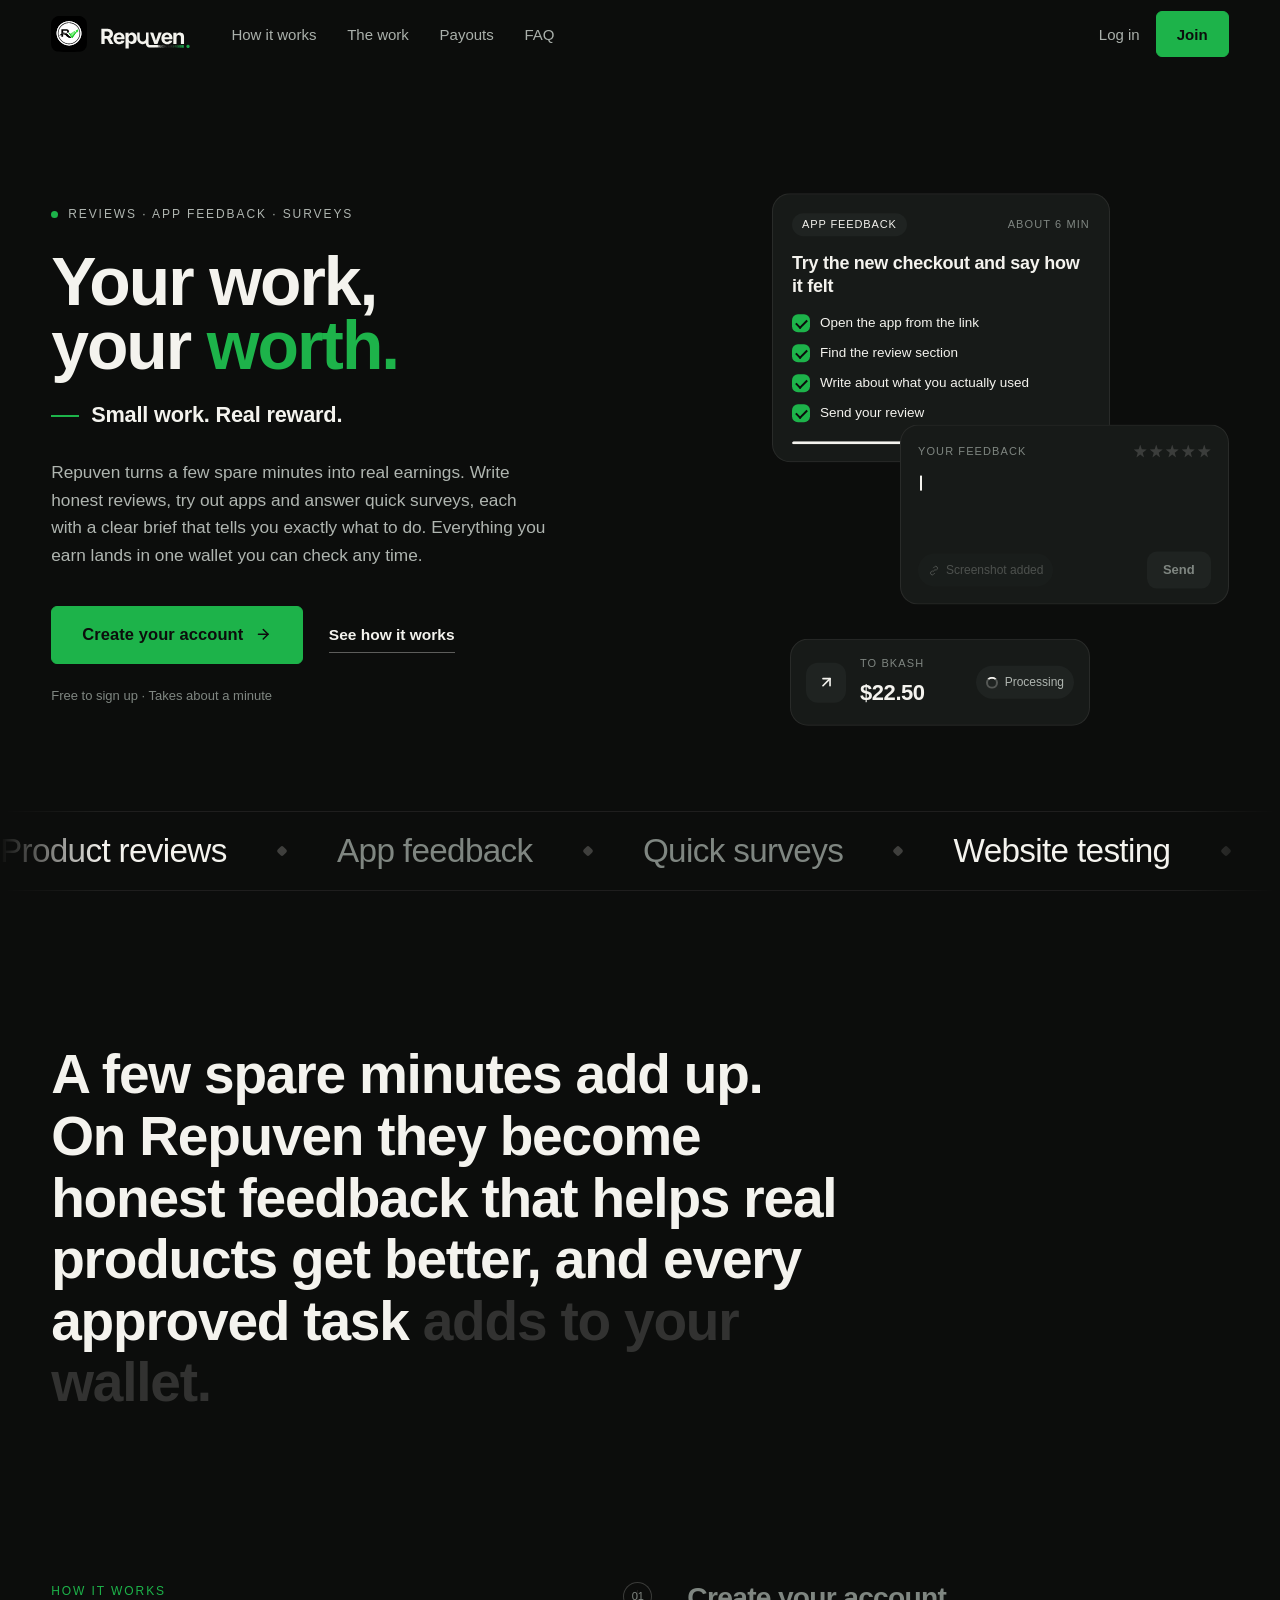
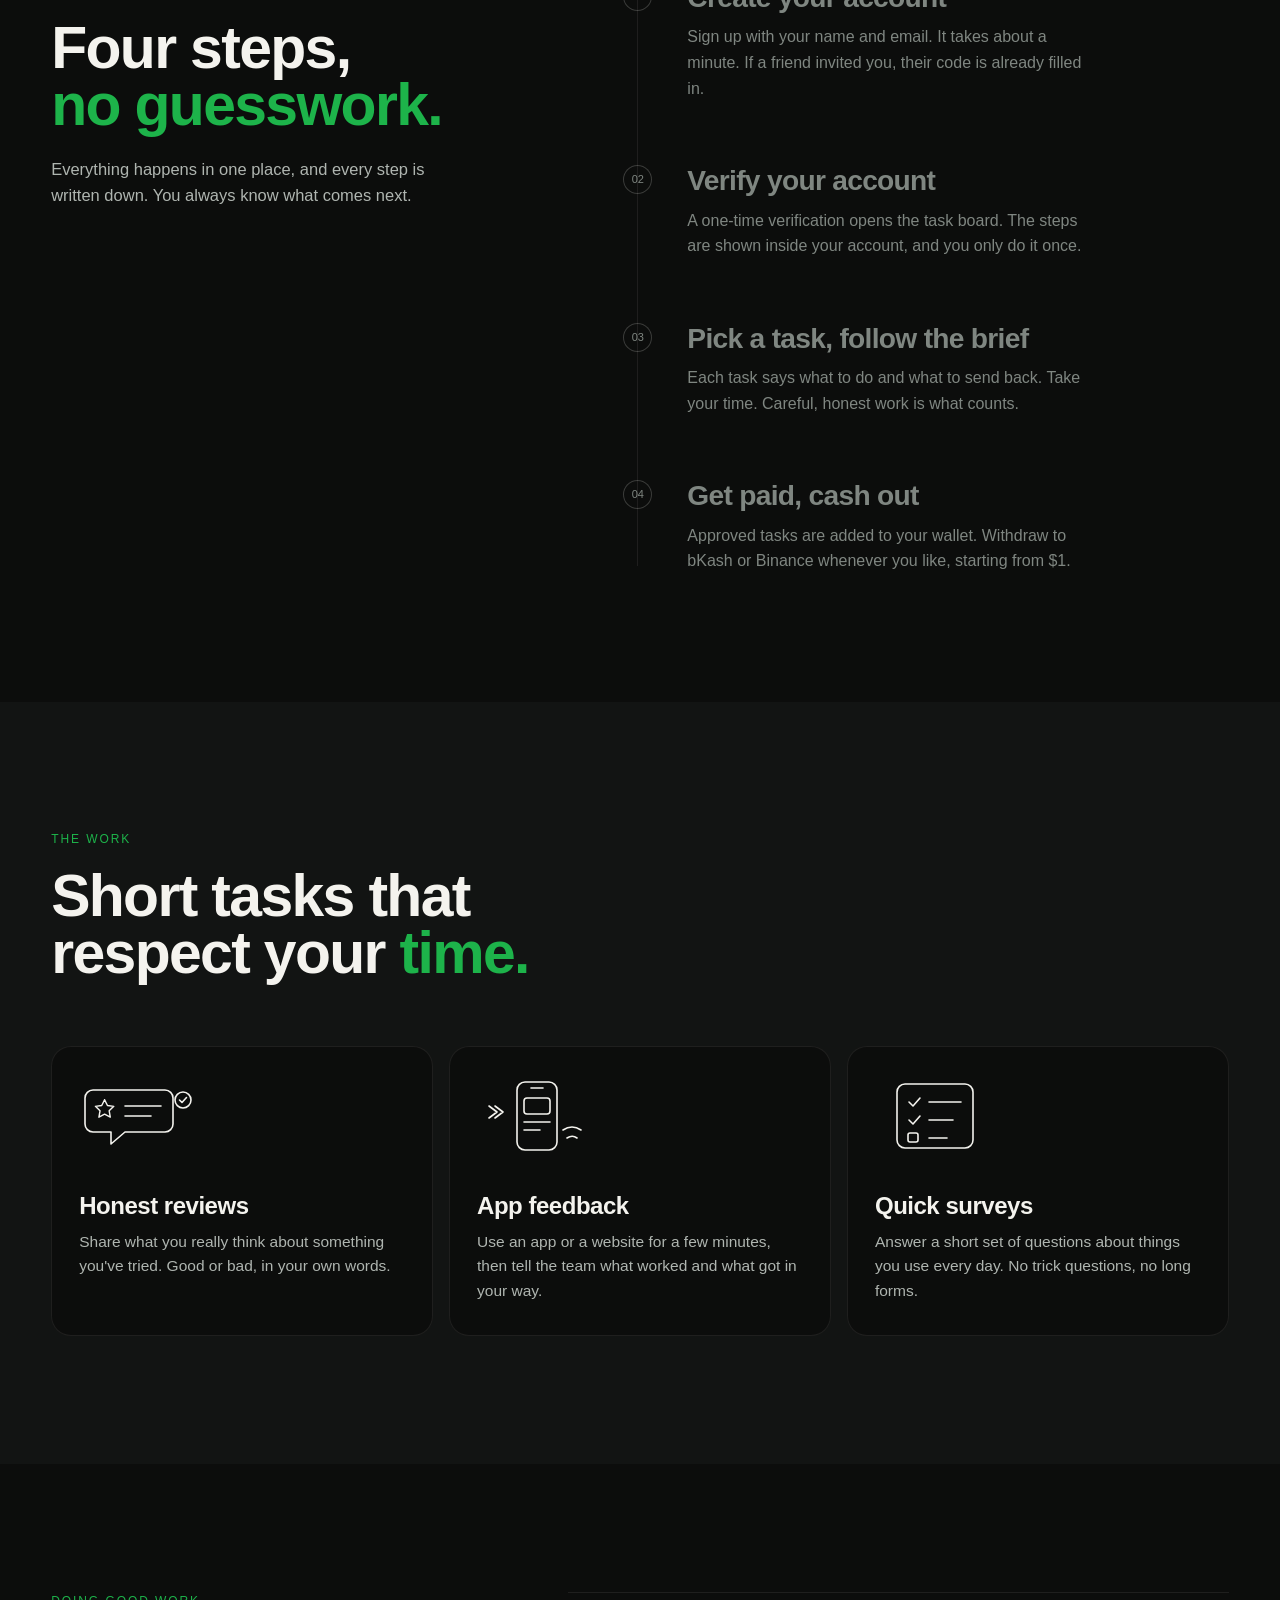
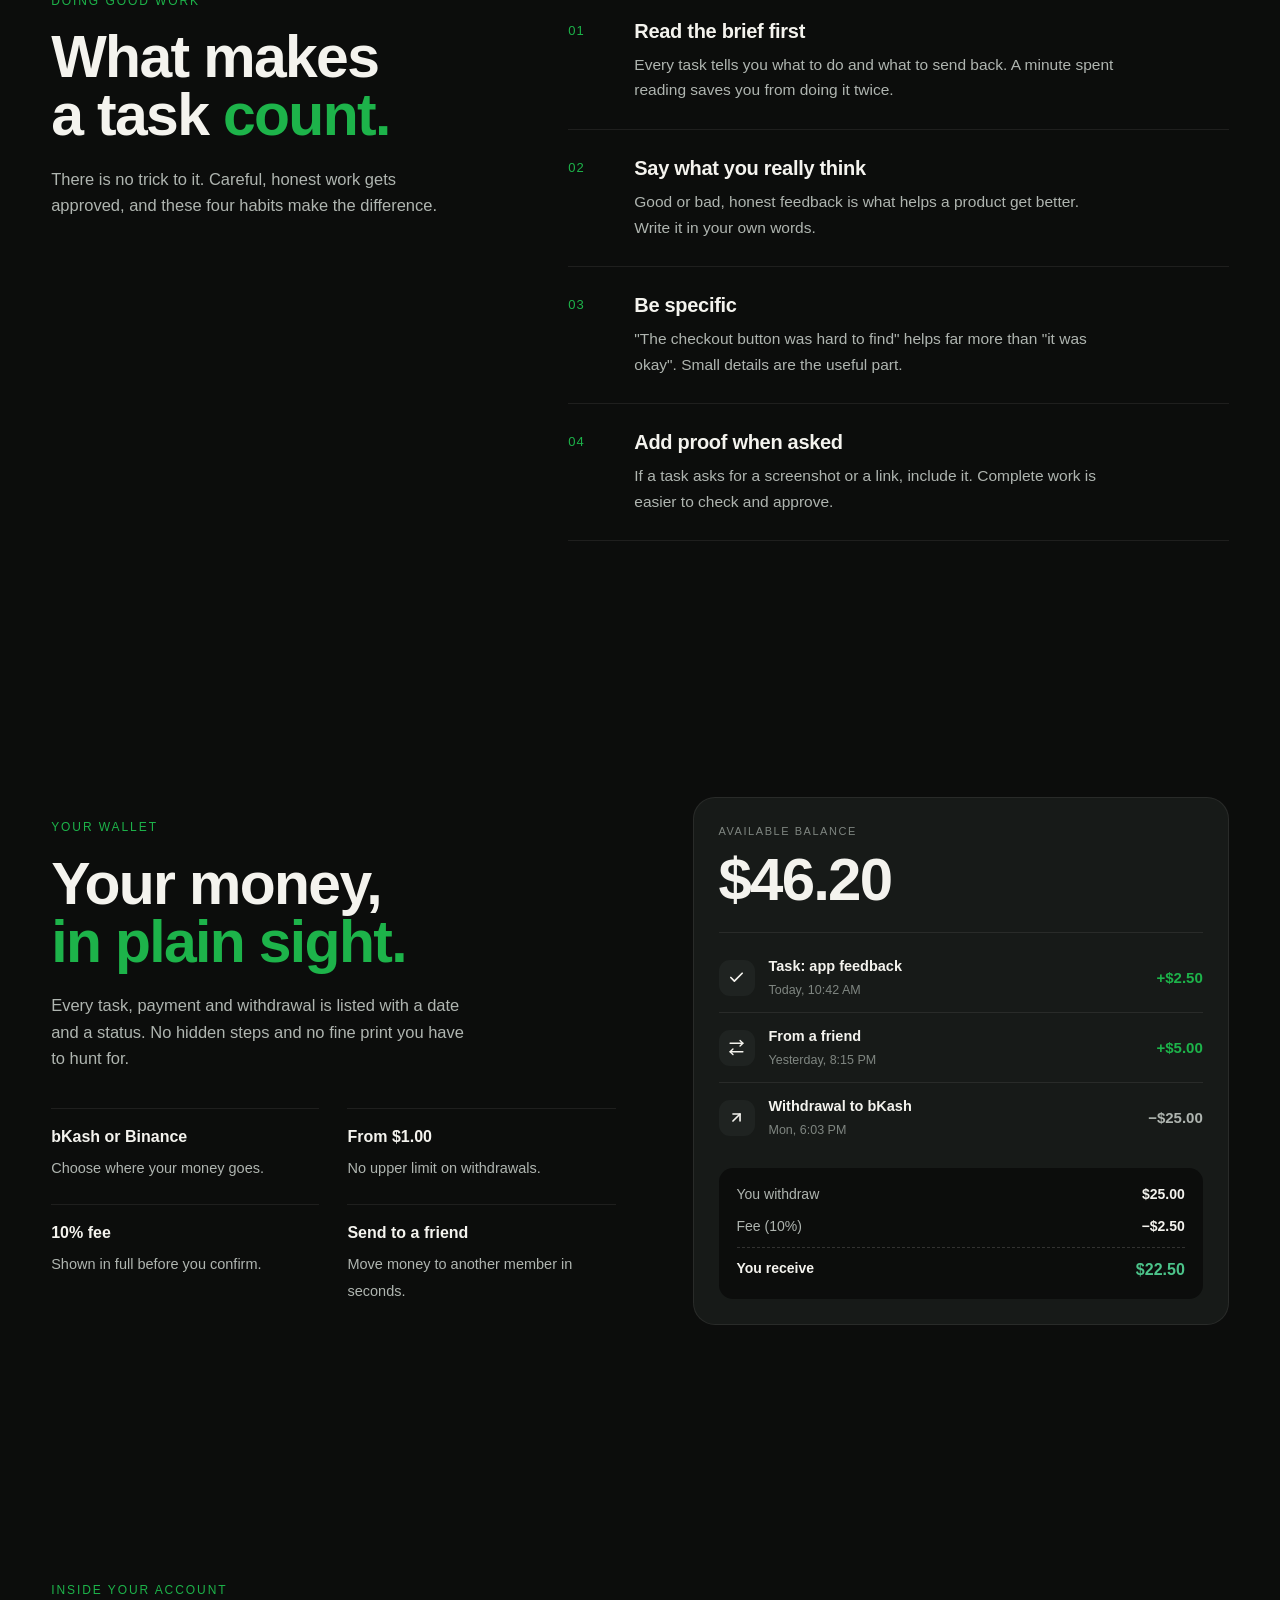
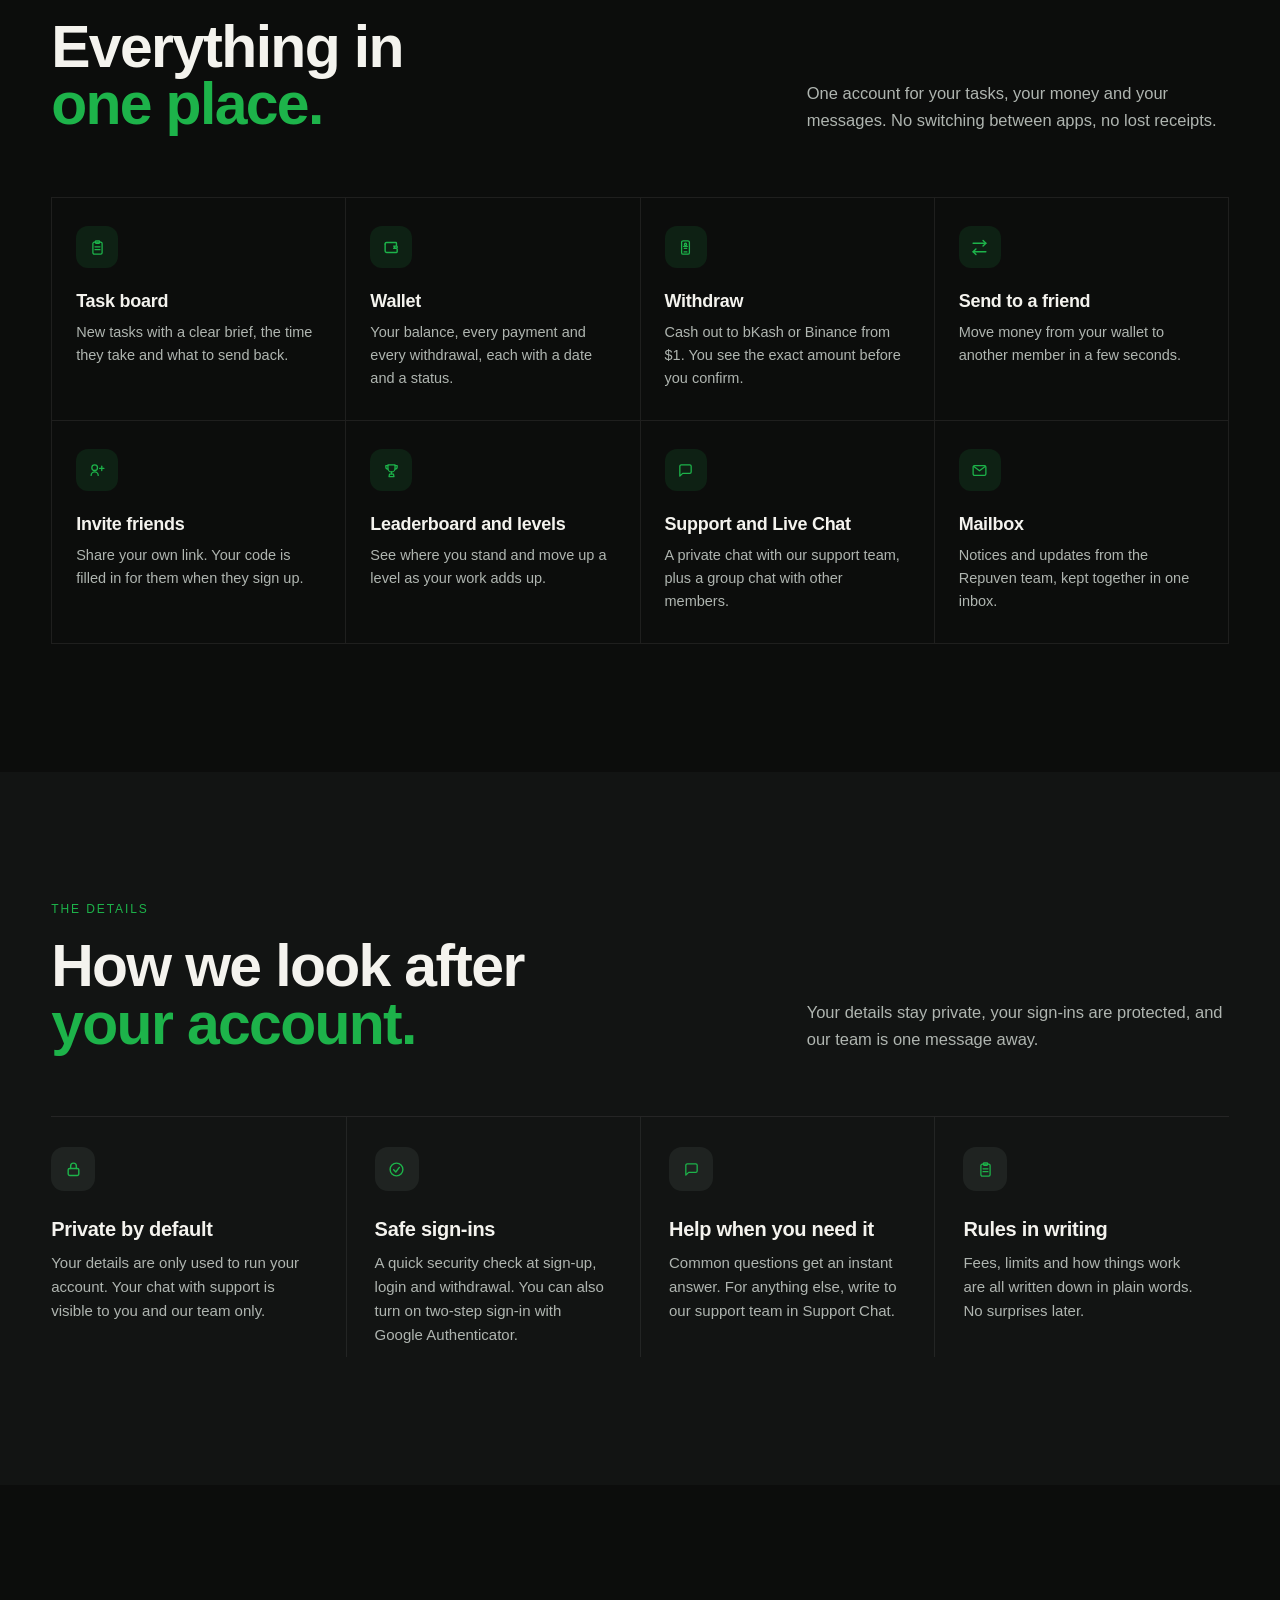
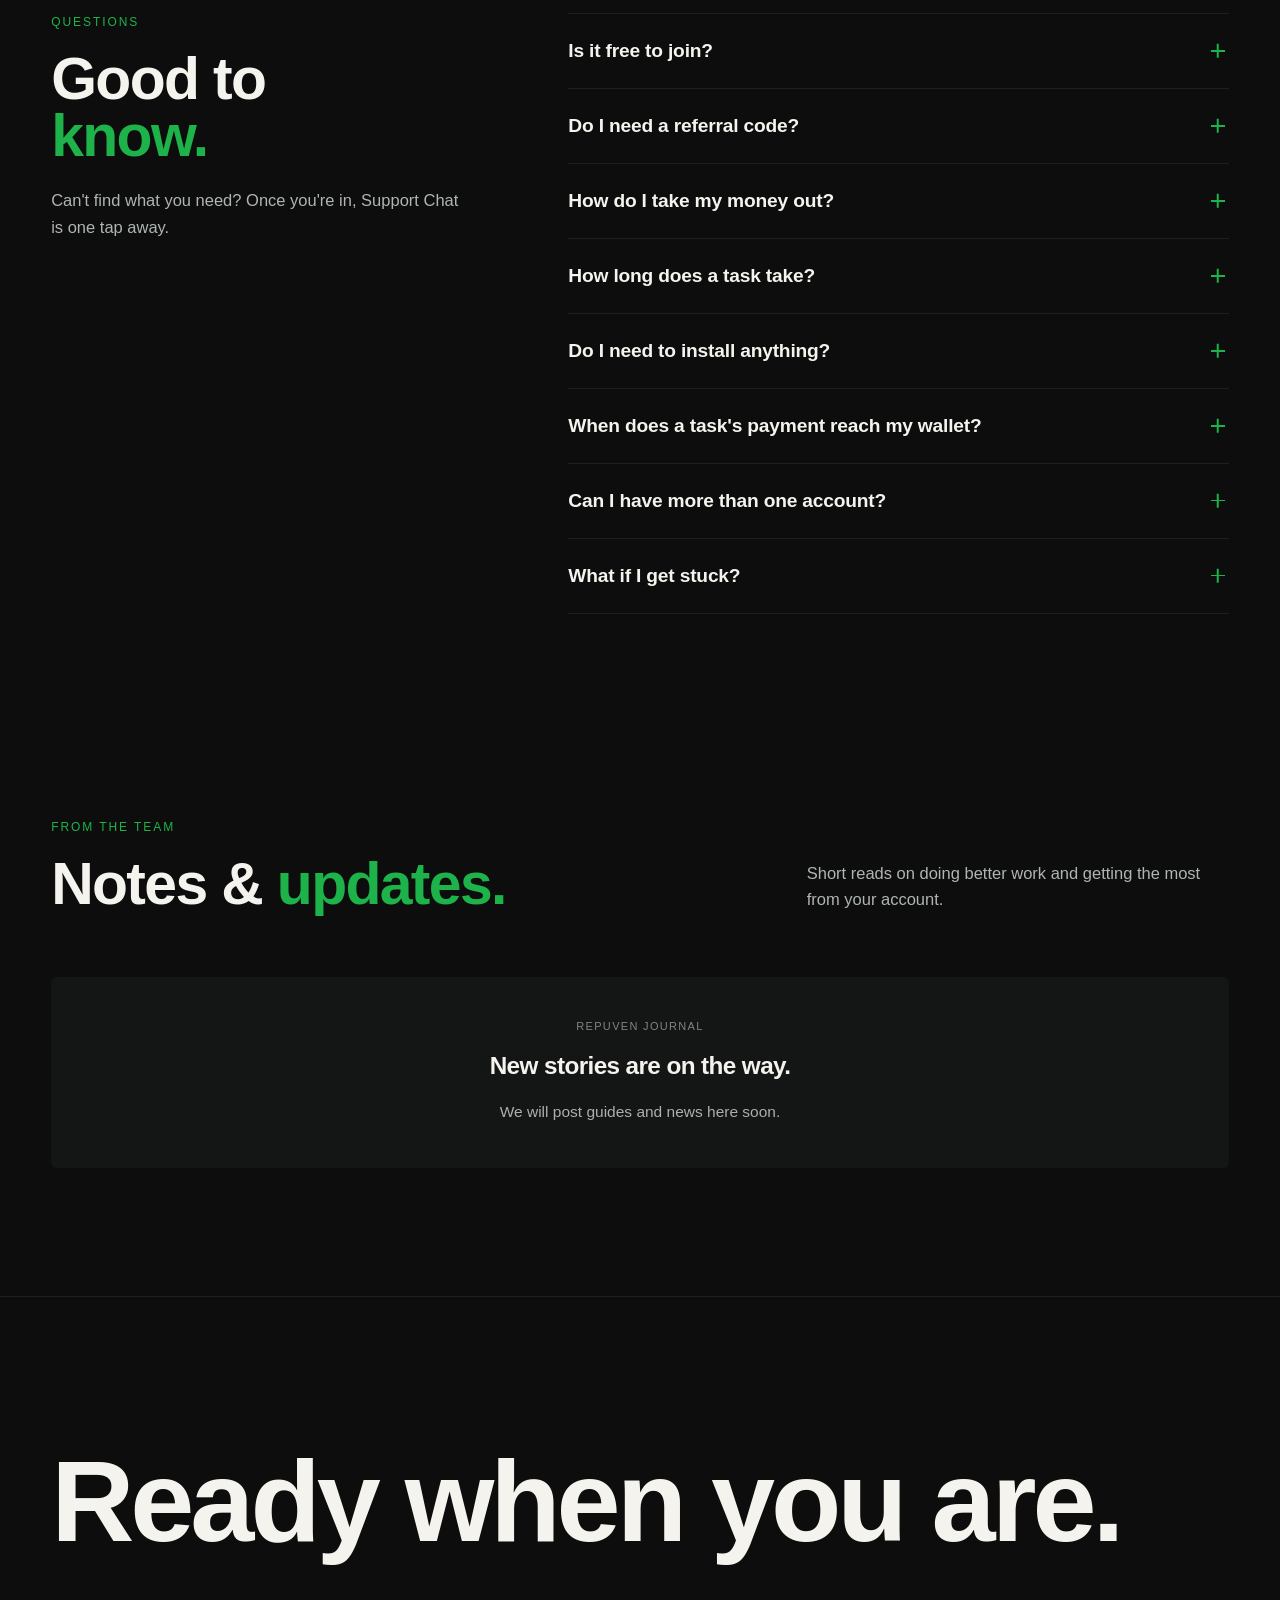
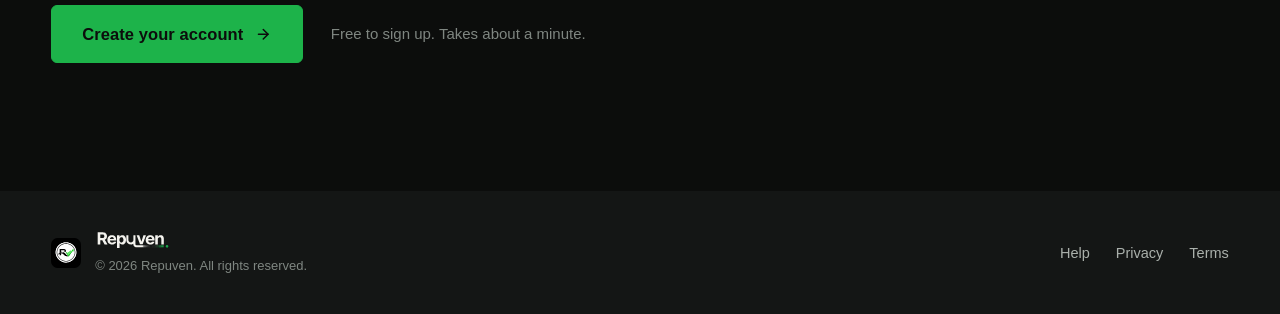
==== index.html @ 6af08200 "Leader badges: add moving fire behind every badge Three flickering flame layers (red, orange, yellow" ====
<!DOCTYPE html>
<html lang="en" data-theme="dark" data-accent="green">
<head>
<meta charset="UTF-8" />
<meta name="viewport" content="width=device-width, initial-scale=1.0, viewport-fit=cover, interactive-widget=resizes-content" />
<title>Repuven — Your work, your worth.</title>
<meta name="description" content="Repuven pays you for short online tasks: honest reviews, app feedback and quick surveys. Follow a clear brief, keep track in one wallet, and withdraw to bKash or Binance.">
<meta name="theme-color" content="#0B0C0B">
<meta property="og:type" content="website">
<meta property="og:site_name" content="Repuven">
<meta property="og:title" content="Repuven — Your work, your worth.">
<meta property="og:description" content="Small work. Real reward. Short online tasks with a clear brief and a wallet you can check any time.">
<link rel="icon" type="image/svg+xml" href="assets/img/favicon.svg">
<link rel="apple-touch-icon" href="assets/img/apple-touch-icon.png">
<meta property="og:image" content="https://www.repuven.com/assets/img/icon-512.png">
<meta property="og:url" content="https://www.repuven.com/">
<link rel="canonical" href="https://www.repuven.com/">
<script>document.documentElement.classList.add("js")</script>
<script>
/* A saved login means this reload belongs to a signed-in member: keep the landing / login
   screen hidden while the app loads, so a reload goes straight back to the same page
   instead of flashing the login page first. The app removes this class once it has
   decided which screen to show (and a timer removes it if anything goes wrong). */
(function(){
  try{
    var s = JSON.parse(localStorage.getItem("sb-dybotlvvfiqlouzvhvkg-auth-token") || "null");
    var h = location.hash || "", q = location.search || "";
    var callback = /access_token=|type=recovery|type=signup|error=/.test(h) || /[?&](code|type)=/.test(q);
    if(s && s.refresh_token && !callback){
      var d = document.documentElement;
      d.classList.add("srv-resume");
      setTimeout(function(){ d.classList.remove("srv-resume"); }, 12000);
    }
  }catch(e){}
})();
</script>
<style>
html.srv-resume #view-landing, html.srv-resume #view-auth, html.srv-resume #authModal{ display:none !important; }
html.srv-resume body::after{
  content:""; position:fixed; left:50%; top:50%; width:34px; height:34px; margin:-17px 0 0 -17px;
  border-radius:50%; border:3px solid rgba(255,255,255,.14); border-top-color:#9BE15D;
  animation:srv-resume-spin .8s linear infinite; z-index:9999;
}
@keyframes srv-resume-spin{ to{ transform:rotate(360deg); } }
</style>

<!-- Fonts -->
<link rel="preconnect" href="https://fonts.googleapis.com">
<link rel="preconnect" href="https://fonts.gstatic.com" crossorigin>
<link href="https://fonts.googleapis.com/css2?family=Bricolage+Grotesque:opsz,wght@12..96,400..800&family=DM+Mono:wght@400;500&family=Instrument+Sans:wght@400..700&family=Instrument+Serif:ital@1&display=swap" rel="stylesheet">

<!-- Styles: base first, then layout, then each part of the app -->
<link rel="stylesheet" href="assets/css/base.css?v=20261124e">
<link rel="stylesheet" href="assets/css/landing.css?v=20261124e">
<link rel="stylesheet" href="assets/css/auth.css?v=20261124e">
<link rel="stylesheet" href="assets/css/theme.css?v=20261124e">
<link rel="stylesheet" href="assets/css/landing-sections.css?v=20261124e">
<link rel="stylesheet" href="assets/css/app.css?v=20261124e">
<link rel="stylesheet" href="assets/css/docs.css?v=20261124e">
<link rel="stylesheet" href="assets/css/brand.css?v=20261124e">
<link rel="stylesheet" href="assets/css/landing-home.css?v=20261124e">
<link rel="stylesheet" href="assets/css/accounts.css?v=20261124e">
<link rel="stylesheet" href="assets/css/human-check.css?v=20261124e">
<link rel="stylesheet" href="assets/css/confirm-sheet.css?v=20261124e">
<link rel="stylesheet" href="assets/css/home.css?v=20261124e">
<link rel="stylesheet" href="assets/css/landing-hero.css?v=20261124e">
<link rel="stylesheet" href="assets/css/landing-more.css?v=20261124e">
<link rel="stylesheet" href="assets/css/landing-brand.css?v=20261124e">
<link rel="stylesheet" href="assets/css/announcements.css?v=20261124e">
<link rel="stylesheet" href="assets/css/support.css?v=20261124e">
<link rel="stylesheet" href="assets/css/polish.css?v=20261124e">
<link rel="stylesheet" href="assets/css/typography.css?v=20261124e">
<link rel="stylesheet" href="assets/css/chat.css?v=20261124e">
<link rel="stylesheet" href="assets/css/leadership.css?v=20261124e">
<link rel="stylesheet" href="assets/css/survey.css?v=20261124e">
<link rel="stylesheet" href="assets/css/payments.css?v=20261124e">
<link rel="stylesheet" href="assets/css/survey-quota.css?v=20261124e">
<link rel="stylesheet" href="assets/css/deposit.css?v=20261124e">
<link rel="stylesheet" href="assets/css/mobile.css?v=20261124e">
<link rel="stylesheet" href="assets/css/team-link.css?v=20261124e">
<link rel="stylesheet" href="assets/css/survey-list.css?v=20261124e">
<link rel="stylesheet" href="assets/css/profile.css?v=20261124e">
<link rel="stylesheet" href="assets/css/mailbox.css?v=20261124e">
<link rel="stylesheet" href="assets/css/withdraw.css?v=20261124e">
<link rel="stylesheet" href="assets/css/payment-security.css?v=20261124e">
<link rel="stylesheet" href="assets/css/sheets.css?v=20261124e">
<link rel="stylesheet" href="assets/css/captcha.css?v=20261124e">
<link rel="stylesheet" href="assets/css/team.css?v=20261124e">
<link rel="stylesheet" href="assets/css/notifications.css?v=20261124e">

<!-- Scripts that the page needs before it draws -->
<script src="assets/js/chatkit.js?v=20261124e" id="srv-chatkit"></script>
<script src="assets/js/captcha.js?v=20261124e"></script>
<link rel="stylesheet" href="assets/css/alerts.css?v=20261124e">
</head>
<body>
<svg id="srv-leader-sprite" xmlns="http://www.w3.org/2000/svg" width="0" height="0" style="position:absolute;width:0;height:0;overflow:hidden" aria-hidden="true" focusable="false">
  <defs>
    <linearGradient id="ldr-m1" x1=".1" y1="0" x2=".9" y2="1"><stop offset="0" stop-color="#FFE3C6"/><stop offset="0.28" stop-color="#E7A066"/><stop offset="0.52" stop-color="#94511F"/><stop offset="0.72" stop-color="#F2B784"/><stop offset="1" stop-color="#4F250C"/></linearGradient>
    <linearGradient id="ldr-m2" x1=".1" y1="0" x2=".9" y2="1"><stop offset="0" stop-color="#FFFFFF"/><stop offset="0.28" stop-color="#DCE1DE"/><stop offset="0.52" stop-color="#858D89"/><stop offset="0.72" stop-color="#F7F9F8"/><stop offset="1" stop-color="#454C49"/></linearGradient>
    <linearGradient id="ldr-m3" x1=".1" y1="0" x2=".9" y2="1"><stop offset="0" stop-color="#FFF8D6"/><stop offset="0.28" stop-color="#FAD15A"/><stop offset="0.52" stop-color="#B37A0F"/><stop offset="0.72" stop-color="#FFE597"/><stop offset="1" stop-color="#6A4404"/></linearGradient>
    <linearGradient id="ldr-m4" x1=".1" y1="0" x2=".9" y2="1"><stop offset="0" stop-color="#FFFFFF"/><stop offset="0.28" stop-color="#D3ECF4"/><stop offset="0.52" stop-color="#7DA2B0"/><stop offset="0.72" stop-color="#EFFAFD"/><stop offset="1" stop-color="#37525D"/></linearGradient>
    <linearGradient id="ldr-m5" x1=".1" y1="0" x2=".9" y2="1"><stop offset="0" stop-color="#F4FCFF"/><stop offset="0.25" stop-color="#8EDBFF"/><stop offset="0.5" stop-color="#3B7FE0"/><stop offset="0.72" stop-color="#D3C4FF"/><stop offset="1" stop-color="#2A3591"/></linearGradient>
    <linearGradient id="ldr-r1" x1="0" y1="0" x2="0" y2="1"><stop offset="0" stop-color="#3A1B08"/><stop offset="1" stop-color="#F6C59A"/></linearGradient>
    <linearGradient id="ldr-r2" x1="0" y1="0" x2="0" y2="1"><stop offset="0" stop-color="#2C312F"/><stop offset="1" stop-color="#FFFFFF"/></linearGradient>
    <linearGradient id="ldr-r3" x1="0" y1="0" x2="0" y2="1"><stop offset="0" stop-color="#4A3003"/><stop offset="1" stop-color="#FFEFA8"/></linearGradient>
    <linearGradient id="ldr-r4" x1="0" y1="0" x2="0" y2="1"><stop offset="0" stop-color="#24383F"/><stop offset="1" stop-color="#F6FDFF"/></linearGradient>
    <linearGradient id="ldr-r5" x1="0" y1="0" x2="0" y2="1"><stop offset="0" stop-color="#18215E"/><stop offset="1" stop-color="#E2D8FF"/></linearGradient>
    <radialGradient id="ldr-in1" cx=".5" cy=".28" r=".85"><stop offset="0" stop-color="#5A341A"/><stop offset=".55" stop-color="#141716"/><stop offset="1" stop-color="#08090A"/></radialGradient>
    <radialGradient id="ldr-in2" cx=".5" cy=".28" r=".85"><stop offset="0" stop-color="#3E4643"/><stop offset=".55" stop-color="#141716"/><stop offset="1" stop-color="#08090A"/></radialGradient>
    <radialGradient id="ldr-in3" cx=".5" cy=".28" r=".85"><stop offset="0" stop-color="#5C4410"/><stop offset=".55" stop-color="#141716"/><stop offset="1" stop-color="#08090A"/></radialGradient>
    <radialGradient id="ldr-in4" cx=".5" cy=".28" r=".85"><stop offset="0" stop-color="#2F5260"/><stop offset=".55" stop-color="#141716"/><stop offset="1" stop-color="#08090A"/></radialGradient>
    <radialGradient id="ldr-in5" cx=".5" cy=".28" r=".85"><stop offset="0" stop-color="#1F3F86"/><stop offset=".55" stop-color="#141716"/><stop offset="1" stop-color="#08090A"/></radialGradient>
    <linearGradient id="ldr-gloss" x1="0" y1="0" x2="0" y2="1"><stop offset="0" stop-color="#fff" stop-opacity=".6"/><stop offset=".38" stop-color="#fff" stop-opacity="0"/></linearGradient>
    <linearGradient id="ldr-shine" x1="0" y1="0" x2="1" y2=".35"><stop offset=".38" stop-color="#fff" stop-opacity="0"/><stop offset=".5" stop-color="#fff" stop-opacity=".85"/><stop offset=".62" stop-color="#fff" stop-opacity="0"/><animateTransform attributeName="gradientTransform" type="translate" values="-1.2 0;1.2 0;1.2 0" keyTimes="0;.35;1" dur="4.2s" repeatCount="indefinite"/></linearGradient>
    <linearGradient id="ldr-g1" x1="0" y1="0" x2="1" y2="1"><stop offset="0" stop-color="#F2FDFF"/><stop offset="1" stop-color="#8FDDFF"/></linearGradient>
    <linearGradient id="ldr-g2" x1="0" y1="0" x2="1" y2="1"><stop offset="0" stop-color="#6CC8FF"/><stop offset="1" stop-color="#2A6FD6"/></linearGradient>
    <linearGradient id="ldr-g3" x1="0" y1="0" x2="1" y2="1"><stop offset="0" stop-color="#C9B8FF"/><stop offset="1" stop-color="#6C5BE0"/></linearGradient>
    <radialGradient id="ldr-glow" cx=".5" cy=".5" r=".5"><stop offset=".45" stop-color="#FF6A00" stop-opacity=".55"/><stop offset="1" stop-color="#FF3D00" stop-opacity="0"/></radialGradient><radialGradient id="ldr-f1" cx=".5" cy=".62" r=".6"><stop offset=".45" stop-color="#FF3D00" stop-opacity=".95"/><stop offset="1" stop-color="#B31200" stop-opacity=".0"/></radialGradient><radialGradient id="ldr-f2" cx=".5" cy=".6" r=".55"><stop offset=".4" stop-color="#FF8A00"/><stop offset="1" stop-color="#FF4A00" stop-opacity=".55"/></radialGradient><radialGradient id="ldr-f3" cx=".5" cy=".58" r=".5"><stop offset=".35" stop-color="#FFF3B0"/><stop offset="1" stop-color="#FFC21A"/></radialGradient><filter id="ldr-fblur" x="-30%" y="-30%" width="160%" height="160%"><feGaussianBlur stdDeviation=".35"/></filter>

    <symbol id="ldr-b1" viewBox="0 0 48 48" style="overflow:visible"><circle cx="24" cy="22" r="22" fill="url(#ldr-glow)"><animate attributeName="opacity" values=".75;1;.8;.95;.75" dur="1.7s" repeatCount="indefinite"/></circle><g class="ldr-fire" filter="url(#ldr-fblur)"><path d="M24.00 9.70 Q33.22 -5.75 30.49 -23.53 Q37.22 -6.16 31.34 11.51 Q40.07 2.11 40.80 -10.70 Q43.80 3.60 37.00 16.52 Q43.88 12.31 46.49 4.67 Q46.49 15.36 39.68 23.60 Q42.48 24.01 44.90 22.54 Q43.38 27.92 38.77 31.10 Q39.42 32.76 40.97 33.63 Q38.39 36.65 34.48 37.33 Q33.14 38.90 33.12 40.96 Q30.43 41.86 27.78 40.84 Q25.45 41.39 24.00 43.31 Q21.67 42.75 20.22 40.84 Q17.72 39.94 15.23 40.84 Q13.74 39.39 13.52 37.33 Q11.09 34.47 7.41 33.82 Q7.83 32.14 9.23 31.10 Q7.62 25.49 2.81 22.18 Q5.82 21.90 8.32 23.60 Q8.42 14.26 2.55 7.01 Q8.49 10.25 11.00 16.52 Q14.39 -1.23 5.70 -17.07 Q16.32 -4.75 16.66 11.51 Q24.35 -9.28 17.02 -30.20 Q27.69 -11.51 24.00 9.70Z" fill="url(#ldr-f1)" opacity=".95"><animate attributeName="d" values="M24.00 9.70 Q33.22 -5.75 30.49 -23.53 Q37.22 -6.16 31.34 11.51 Q40.07 2.11 40.80 -10.70 Q43.80 3.60 37.00 16.52 Q43.88 12.31 46.49 4.67 Q46.49 15.36 39.68 23.60 Q42.48 24.01 44.90 22.54 Q43.38 27.92 38.77 31.10 Q39.42 32.76 40.97 33.63 Q38.39 36.65 34.48 37.33 Q33.14 38.90 33.12 40.96 Q30.43 41.86 27.78 40.84 Q25.45 41.39 24.00 43.31 Q21.67 42.75 20.22 40.84 Q17.72 39.94 15.23 40.84 Q13.74 39.39 13.52 37.33 Q11.09 34.47 7.41 33.82 Q7.83 32.14 9.23 31.10 Q7.62 25.49 2.81 22.18 Q5.82 21.90 8.32 23.60 Q8.42 14.26 2.55 7.01 Q8.49 10.25 11.00 16.52 Q14.39 -1.23 5.70 -17.07 Q16.32 -4.75 16.66 11.51 Q24.35 -9.28 17.02 -30.20 Q27.69 -11.51 24.00 9.70Z;M24.00 9.70 Q32.82 -4.84 30.35 -21.66 Q36.82 -5.25 31.34 11.51 Q40.54 1.38 41.18 -12.29 Q44.28 2.87 37.00 16.52 Q44.87 11.27 47.59 2.21 Q47.49 14.32 39.68 23.60 Q42.93 23.73 45.52 21.77 Q43.82 27.65 38.77 31.10 Q39.18 32.79 40.58 33.83 Q38.16 36.68 34.48 37.33 Q33.09 38.86 32.99 40.92 Q30.37 41.82 27.78 40.84 Q25.48 41.31 24.00 43.13 Q21.70 42.67 20.22 40.84 Q17.62 39.94 15.05 40.90 Q13.64 39.39 13.52 37.33 Q11.04 34.41 7.26 33.75 Q7.77 32.07 9.23 31.10 Q7.32 24.60 1.71 20.81 Q5.51 21.02 8.32 23.60 Q8.47 14.91 3.05 8.12 Q8.54 10.89 11.00 16.52 Q13.90 3.06 7.56 -9.17 Q15.83 -0.47 16.66 11.51 Q22.31 -1.98 18.08 -15.98 Q25.66 -4.21 24.00 9.70Z;M24.00 9.70 Q32.89 -5.01 30.37 -22.01 Q36.89 -5.42 31.34 11.51 Q40.90 0.84 41.46 -13.48 Q44.63 2.33 37.00 16.52 Q44.13 12.04 46.77 4.04 Q46.75 15.09 39.68 23.60 Q42.38 24.07 44.75 22.72 Q43.27 27.99 38.77 31.10 Q38.81 32.84 39.94 34.16 Q37.78 36.73 34.48 37.33 Q33.04 38.82 32.88 40.88 Q30.32 41.78 27.78 40.84 Q25.47 41.32 24.00 43.17 Q21.69 42.68 20.22 40.84 Q17.53 39.94 14.89 40.96 Q13.55 39.39 13.52 37.33 Q11.01 34.38 7.19 33.71 Q7.74 32.04 9.23 31.10 Q7.45 24.97 2.16 21.38 Q5.64 21.38 8.32 23.60 Q8.33 12.99 1.58 4.81 Q8.39 8.97 11.00 16.52 Q14.17 0.70 6.53 -13.52 Q16.10 -2.83 16.66 11.51 Q22.44 -2.42 18.01 -16.84 Q25.78 -4.65 24.00 9.70Z;M24.00 9.70 Q33.22 -5.75 30.49 -23.53 Q37.22 -6.16 31.34 11.51 Q40.07 2.11 40.80 -10.70 Q43.80 3.60 37.00 16.52 Q43.88 12.31 46.49 4.67 Q46.49 15.36 39.68 23.60 Q42.48 24.01 44.90 22.54 Q43.38 27.92 38.77 31.10 Q39.42 32.76 40.97 33.63 Q38.39 36.65 34.48 37.33 Q33.14 38.90 33.12 40.96 Q30.43 41.86 27.78 40.84 Q25.45 41.39 24.00 43.31 Q21.67 42.75 20.22 40.84 Q17.72 39.94 15.23 40.84 Q13.74 39.39 13.52 37.33 Q11.09 34.47 7.41 33.82 Q7.83 32.14 9.23 31.10 Q7.62 25.49 2.81 22.18 Q5.82 21.90 8.32 23.60 Q8.42 14.26 2.55 7.01 Q8.49 10.25 11.00 16.52 Q14.39 -1.23 5.70 -17.07 Q16.32 -4.75 16.66 11.51 Q24.35 -9.28 17.02 -30.20 Q27.69 -11.51 24.00 9.70Z" dur="1.3s" repeatCount="indefinite" calcMode="spline" keySplines=".45 0 .55 1;.45 0 .55 1;.45 0 .55 1"/></path><path d="M24.00 10.70 Q32.06 -2.46 29.89 -17.73 Q35.81 -2.85 30.88 12.40 Q38.35 4.70 39.20 -5.98 Q41.85 6.10 36.18 17.09 Q41.85 13.99 44.23 7.99 Q44.29 16.85 38.69 23.72 Q41.63 23.95 44.05 22.25 Q42.47 27.62 37.84 30.75 Q37.80 32.42 38.83 33.74 Q36.83 36.06 33.81 36.58 Q32.43 37.98 32.26 39.94 Q29.89 40.75 27.54 39.87 Q25.36 40.38 24.00 42.16 Q21.82 41.65 20.46 39.87 Q18.04 39.06 15.65 39.97 Q14.31 38.54 14.19 36.58 Q12.07 34.13 8.87 33.59 Q9.01 31.93 10.16 30.75 Q8.94 26.40 5.23 23.83 Q7.25 23.04 9.31 23.72 Q9.45 15.93 4.59 9.84 Q9.51 12.17 11.82 17.09 Q14.63 3.52 8.15 -8.73 Q16.44 0.22 17.12 12.40 Q21.72 2.25 18.80 -8.49 Q24.85 0.17 24.00 10.70Z" fill="url(#ldr-f2)" opacity="1"><animate attributeName="d" values="M24.00 10.70 Q32.06 -2.46 29.89 -17.73 Q35.81 -2.85 30.88 12.40 Q38.35 4.70 39.20 -5.98 Q41.85 6.10 36.18 17.09 Q41.85 13.99 44.23 7.99 Q44.29 16.85 38.69 23.72 Q41.63 23.95 44.05 22.25 Q42.47 27.62 37.84 30.75 Q37.80 32.42 38.83 33.74 Q36.83 36.06 33.81 36.58 Q32.43 37.98 32.26 39.94 Q29.89 40.75 27.54 39.87 Q25.36 40.38 24.00 42.16 Q21.82 41.65 20.46 39.87 Q18.04 39.06 15.65 39.97 Q14.31 38.54 14.19 36.58 Q12.07 34.13 8.87 33.59 Q9.01 31.93 10.16 30.75 Q8.94 26.40 5.23 23.83 Q7.25 23.04 9.31 23.72 Q9.45 15.93 4.59 9.84 Q9.51 12.17 11.82 17.09 Q14.63 3.52 8.15 -8.73 Q16.44 0.22 17.12 12.40 Q21.72 2.25 18.80 -8.49 Q24.85 0.17 24.00 10.70Z;M24.00 10.70 Q30.21 1.69 29.25 -9.21 Q33.95 1.30 30.88 12.40 Q38.36 4.69 39.21 -6.02 Q41.86 6.08 36.18 17.09 Q41.57 14.28 43.93 8.68 Q44.02 17.14 38.69 23.72 Q41.10 24.27 43.31 23.16 Q41.94 27.94 37.84 30.75 Q37.77 32.42 38.79 33.76 Q36.81 36.06 33.81 36.58 Q32.46 38.00 32.32 39.96 Q29.91 40.78 27.54 39.87 Q25.36 40.36 24.00 42.13 Q21.82 41.64 20.46 39.87 Q18.11 39.06 15.79 39.93 Q14.39 38.54 14.19 36.58 Q12.09 34.15 8.94 33.62 Q9.03 31.96 10.16 30.75 Q8.91 26.31 5.11 23.69 Q7.21 22.95 9.31 23.72 Q9.54 17.17 5.54 11.98 Q9.60 13.40 11.82 17.09 Q14.29 6.54 9.46 -3.17 Q16.09 3.23 17.12 12.40 Q22.51 -0.60 18.39 -14.05 Q25.65 -2.68 24.00 10.70Z;M24.00 10.70 Q32.19 -2.75 29.93 -18.34 Q35.94 -3.14 30.88 12.40 Q36.90 6.93 38.06 -1.11 Q40.40 8.33 36.18 17.09 Q40.28 15.62 42.50 11.87 Q42.73 18.48 38.69 23.72 Q41.75 23.87 44.21 22.05 Q42.59 27.54 37.84 30.75 Q37.75 32.43 38.76 33.77 Q36.79 36.07 33.81 36.58 Q32.34 37.91 32.06 39.88 Q29.80 40.69 27.54 39.87 Q25.37 40.34 24.00 42.09 Q21.83 41.62 20.46 39.87 Q18.15 39.06 15.86 39.90 Q14.42 38.54 14.19 36.58 Q11.95 33.99 8.57 33.43 Q8.88 31.80 10.16 30.75 Q8.91 26.32 5.12 23.70 Q7.22 22.95 9.31 23.72 Q9.33 14.27 3.32 6.98 Q9.39 10.51 11.82 17.09 Q14.26 6.78 9.57 -2.71 Q16.06 3.48 17.12 12.40 Q22.54 -0.69 18.37 -14.23 Q25.67 -2.78 24.00 10.70Z;M24.00 10.70 Q32.06 -2.46 29.89 -17.73 Q35.81 -2.85 30.88 12.40 Q38.35 4.70 39.20 -5.98 Q41.85 6.10 36.18 17.09 Q41.85 13.99 44.23 7.99 Q44.29 16.85 38.69 23.72 Q41.63 23.95 44.05 22.25 Q42.47 27.62 37.84 30.75 Q37.80 32.42 38.83 33.74 Q36.83 36.06 33.81 36.58 Q32.43 37.98 32.26 39.94 Q29.89 40.75 27.54 39.87 Q25.36 40.38 24.00 42.16 Q21.82 41.65 20.46 39.87 Q18.04 39.06 15.65 39.97 Q14.31 38.54 14.19 36.58 Q12.07 34.13 8.87 33.59 Q9.01 31.93 10.16 30.75 Q8.94 26.40 5.23 23.83 Q7.25 23.04 9.31 23.72 Q9.45 15.93 4.59 9.84 Q9.51 12.17 11.82 17.09 Q14.63 3.52 8.15 -8.73 Q16.44 0.22 17.12 12.40 Q21.72 2.25 18.80 -8.49 Q24.85 0.17 24.00 10.70Z" dur="1.0s" repeatCount="indefinite" calcMode="spline" keySplines=".45 0 .55 1;.45 0 .55 1;.45 0 .55 1"/></path><path d="M24.00 11.70 Q29.18 4.69 28.70 -4.00 Q32.67 4.33 30.41 13.28 Q35.03 9.76 36.34 4.11 Q38.29 11.06 35.36 17.66 Q38.29 17.27 40.29 15.10 Q40.57 19.93 37.70 23.84 Q39.39 24.74 41.26 24.36 Q40.17 28.16 36.90 30.39 Q36.58 32.03 37.37 33.49 Q35.68 35.42 33.15 35.83 Q31.72 37.06 31.40 38.93 Q29.35 39.65 27.30 38.90 Q25.30 39.27 24.00 40.83 Q22.00 40.46 20.70 38.90 Q18.59 38.17 16.51 38.96 Q15.11 37.69 14.85 35.83 Q12.97 33.70 10.16 33.25 Q10.11 31.66 11.10 30.39 Q10.06 26.76 6.95 24.62 Q8.48 23.62 10.30 23.84 Q10.44 17.14 6.28 11.89 Q10.50 13.63 12.64 17.66 Q14.84 8.54 10.72 0.12 Q16.52 5.46 17.59 13.28 Q21.24 6.06 19.46 -1.83 Q24.17 4.12 24.00 11.70Z" fill="url(#ldr-f3)" opacity="1"><animate attributeName="d" values="M24.00 11.70 Q29.18 4.69 28.70 -4.00 Q32.67 4.33 30.41 13.28 Q35.03 9.76 36.34 4.11 Q38.29 11.06 35.36 17.66 Q38.29 17.27 40.29 15.10 Q40.57 19.93 37.70 23.84 Q39.39 24.74 41.26 24.36 Q40.17 28.16 36.90 30.39 Q36.58 32.03 37.37 33.49 Q35.68 35.42 33.15 35.83 Q31.72 37.06 31.40 38.93 Q29.35 39.65 27.30 38.90 Q25.30 39.27 24.00 40.83 Q22.00 40.46 20.70 38.90 Q18.59 38.17 16.51 38.96 Q15.11 37.69 14.85 35.83 Q12.97 33.70 10.16 33.25 Q10.11 31.66 11.10 30.39 Q10.06 26.76 6.95 24.62 Q8.48 23.62 10.30 23.84 Q10.44 17.14 6.28 11.89 Q10.50 13.63 12.64 17.66 Q14.84 8.54 10.72 0.12 Q16.52 5.46 17.59 13.28 Q21.24 6.06 19.46 -1.83 Q24.17 4.12 24.00 11.70Z;M24.00 11.70 Q28.34 6.57 28.41 -0.14 Q31.83 6.21 30.41 13.28 Q34.73 10.22 36.10 5.12 Q37.99 11.52 35.36 17.66 Q38.77 16.76 40.83 13.89 Q41.05 19.43 37.70 23.84 Q39.41 24.72 41.30 24.31 Q40.19 28.14 36.90 30.39 Q36.55 32.03 37.33 33.52 Q35.66 35.42 33.15 35.83 Q31.70 37.05 31.36 38.91 Q29.33 39.64 27.30 38.90 Q25.31 39.26 24.00 40.80 Q22.01 40.45 20.70 38.90 Q18.58 38.17 16.48 38.97 Q15.10 37.69 14.85 35.83 Q13.17 33.92 10.66 33.51 Q10.32 31.88 11.10 30.39 Q9.98 26.51 6.64 24.24 Q8.40 23.38 10.30 23.84 Q10.49 17.78 6.77 12.99 Q10.55 14.27 12.64 17.66 Q14.54 11.18 11.86 4.98 Q16.22 8.10 17.59 13.28 Q21.55 4.96 19.30 -3.98 Q24.47 3.01 24.00 11.70Z;M24.00 11.70 Q28.44 6.34 28.45 -0.62 Q31.93 5.98 30.41 13.28 Q34.90 9.96 36.24 4.54 Q38.16 11.26 35.36 17.66 Q38.65 16.89 40.69 14.19 Q40.93 19.55 37.70 23.84 Q39.58 24.62 41.53 24.02 Q40.37 28.04 36.90 30.39 Q36.68 32.02 37.55 33.41 Q35.78 35.41 33.15 35.83 Q31.77 37.10 31.51 38.96 Q29.40 39.69 27.30 38.90 Q25.31 39.25 24.00 40.78 Q22.01 40.43 20.70 38.90 Q18.61 38.17 16.54 38.95 Q15.13 37.69 14.85 35.83 Q13.00 33.74 10.25 33.30 Q10.15 31.69 11.10 30.39 Q10.04 26.71 6.88 24.53 Q8.47 23.57 10.30 23.84 Q10.45 17.24 6.36 12.06 Q10.51 13.73 12.64 17.66 Q14.80 8.88 10.87 0.75 Q16.48 5.80 17.59 13.28 Q21.38 5.58 19.39 -2.77 Q24.30 3.63 24.00 11.70Z;M24.00 11.70 Q29.18 4.69 28.70 -4.00 Q32.67 4.33 30.41 13.28 Q35.03 9.76 36.34 4.11 Q38.29 11.06 35.36 17.66 Q38.29 17.27 40.29 15.10 Q40.57 19.93 37.70 23.84 Q39.39 24.74 41.26 24.36 Q40.17 28.16 36.90 30.39 Q36.58 32.03 37.37 33.49 Q35.68 35.42 33.15 35.83 Q31.72 37.06 31.40 38.93 Q29.35 39.65 27.30 38.90 Q25.30 39.27 24.00 40.83 Q22.00 40.46 20.70 38.90 Q18.59 38.17 16.51 38.96 Q15.11 37.69 14.85 35.83 Q12.97 33.70 10.16 33.25 Q10.11 31.66 11.10 30.39 Q10.06 26.76 6.95 24.62 Q8.48 23.62 10.30 23.84 Q10.44 17.14 6.28 11.89 Q10.50 13.63 12.64 17.66 Q14.84 8.54 10.72 0.12 Q16.52 5.46 17.59 13.28 Q21.24 6.06 19.46 -1.83 Q24.17 4.12 24.00 11.70Z" dur="0.8s" repeatCount="indefinite" calcMode="spline" keySplines=".45 0 .55 1;.45 0 .55 1;.45 0 .55 1"/></path></g><circle cx="19.42" cy="14" r="0.66" fill="#FFD27A" opacity="0"><animate attributeName="cy" values="14;-6" dur="2.25s" begin="0.17s" repeatCount="indefinite"/><animate attributeName="cx" values="19.42;17.32" dur="2.25s" begin="0.17s" repeatCount="indefinite"/><animate attributeName="opacity" values="0;1;0" dur="2.25s" begin="0.17s" repeatCount="indefinite"/></circle><circle cx="20.51" cy="14" r="0.62" fill="#FFD27A" opacity="0"><animate attributeName="cy" values="14;-6" dur="2.11s" begin="0.09s" repeatCount="indefinite"/><animate attributeName="cx" values="20.51;17.86" dur="2.11s" begin="0.09s" repeatCount="indefinite"/><animate attributeName="opacity" values="0;1;0" dur="2.11s" begin="0.09s" repeatCount="indefinite"/></circle><circle cx="12.82" cy="14" r="0.50" fill="#FFD27A" opacity="0"><animate attributeName="cy" values="14;-6" dur="2.02s" begin="1.98s" repeatCount="indefinite"/><animate attributeName="cx" values="12.82;10.36" dur="2.02s" begin="1.98s" repeatCount="indefinite"/><animate attributeName="opacity" values="0;1;0" dur="2.02s" begin="1.98s" repeatCount="indefinite"/></circle><circle cx="16.80" cy="14" r="0.61" fill="#FFD27A" opacity="0"><animate attributeName="cy" values="14;-6" dur="2.55s" begin="1.39s" repeatCount="indefinite"/><animate attributeName="cx" values="16.80;17.57" dur="2.55s" begin="1.39s" repeatCount="indefinite"/><animate attributeName="opacity" values="0;1;0" dur="2.55s" begin="1.39s" repeatCount="indefinite"/></circle><circle cx="36.38" cy="14" r="0.51" fill="#FFD27A" opacity="0"><animate attributeName="cy" values="14;-6" dur="2.46s" begin="0.70s" repeatCount="indefinite"/><animate attributeName="cx" values="36.38;33.66" dur="2.46s" begin="0.70s" repeatCount="indefinite"/><animate attributeName="opacity" values="0;1;0" dur="2.46s" begin="0.70s" repeatCount="indefinite"/></circle><circle cx="14.06" cy="14" r="0.68" fill="#FFD27A" opacity="0"><animate attributeName="cy" values="14;-6" dur="2.42s" begin="0.43s" repeatCount="indefinite"/><animate attributeName="cx" values="14.06;12.91" dur="2.42s" begin="0.43s" repeatCount="indefinite"/><animate attributeName="opacity" values="0;1;0" dur="2.42s" begin="0.43s" repeatCount="indefinite"/></circle><path d="M24 3 41 9.2v14.2c0 9.7-6.9 17.3-17 21.6C13.9 40.7 7 33.1 7 23.4V9.2Z" fill="url(#ldr-m1)"/><path d="M24 3 41 9.2v14.2c0 9.7-6.9 17.3-17 21.6C13.9 40.7 7 33.1 7 23.4V9.2Z" fill="url(#ldr-gloss)"/><path d="M24 5.3 39 10.8v12.6c0 8.6-6.1 15.4-15 19.3-8.9-3.9-15-10.7-15-19.3V10.8Z" fill="url(#ldr-r1)"/><path d="M24 7.6 36.8 12.3v11.1c0 7.4-5.2 13.2-12.8 16.7-7.6-3.5-12.8-9.3-12.8-16.7V12.3Z" fill="url(#ldr-in1)"/><path d="M24 7.6 36.8 12.3v11.1c0 7.4-5.2 13.2-12.8 16.7-7.6-3.5-12.8-9.3-12.8-16.7V12.3Z" fill="none" stroke="#000" stroke-opacity=".55" stroke-width=".8"/><path d="M24 3 41 9.2v14.2c0 9.7-6.9 17.3-17 21.6C13.9 40.7 7 33.1 7 23.4V9.2Z" fill="url(#ldr-shine)" style="mix-blend-mode:screen"/><path d="M24 3 41 9.2v14.2c0 9.7-6.9 17.3-17 21.6C13.9 40.7 7 33.1 7 23.4V9.2Z" fill="none" stroke="#fff" stroke-opacity=".35" stroke-width=".5"/><path d="M16.4 28.4 24 22.4l7.6 6" fill="none" stroke="#000" stroke-opacity=".45" stroke-width="4.6" stroke-linecap="round" stroke-linejoin="round" transform="translate(0 .6)"/><path d="M16.4 28.4 24 22.4l7.6 6" fill="none" stroke="url(#ldr-m1)" stroke-width="3.3999999999999995" stroke-linecap="round" stroke-linejoin="round"/></symbol>
    <symbol id="ldr-b2" viewBox="0 0 48 48" style="overflow:visible"><circle cx="24" cy="22" r="22" fill="url(#ldr-glow)"><animate attributeName="opacity" values=".75;1;.8;.95;.75" dur="1.7s" repeatCount="indefinite"/></circle><g class="ldr-fire" filter="url(#ldr-fblur)"><path d="M24.00 9.70 Q33.22 -5.75 30.49 -23.53 Q37.22 -6.16 31.34 11.51 Q40.07 2.11 40.80 -10.70 Q43.80 3.60 37.00 16.52 Q43.88 12.31 46.49 4.67 Q46.49 15.36 39.68 23.60 Q42.48 24.01 44.90 22.54 Q43.38 27.92 38.77 31.10 Q39.42 32.76 40.97 33.63 Q38.39 36.65 34.48 37.33 Q33.14 38.90 33.12 40.96 Q30.43 41.86 27.78 40.84 Q25.45 41.39 24.00 43.31 Q21.67 42.75 20.22 40.84 Q17.72 39.94 15.23 40.84 Q13.74 39.39 13.52 37.33 Q11.09 34.47 7.41 33.82 Q7.83 32.14 9.23 31.10 Q7.62 25.49 2.81 22.18 Q5.82 21.90 8.32 23.60 Q8.42 14.26 2.55 7.01 Q8.49 10.25 11.00 16.52 Q14.39 -1.23 5.70 -17.07 Q16.32 -4.75 16.66 11.51 Q24.35 -9.28 17.02 -30.20 Q27.69 -11.51 24.00 9.70Z" fill="url(#ldr-f1)" opacity=".95"><animate attributeName="d" values="M24.00 9.70 Q33.22 -5.75 30.49 -23.53 Q37.22 -6.16 31.34 11.51 Q40.07 2.11 40.80 -10.70 Q43.80 3.60 37.00 16.52 Q43.88 12.31 46.49 4.67 Q46.49 15.36 39.68 23.60 Q42.48 24.01 44.90 22.54 Q43.38 27.92 38.77 31.10 Q39.42 32.76 40.97 33.63 Q38.39 36.65 34.48 37.33 Q33.14 38.90 33.12 40.96 Q30.43 41.86 27.78 40.84 Q25.45 41.39 24.00 43.31 Q21.67 42.75 20.22 40.84 Q17.72 39.94 15.23 40.84 Q13.74 39.39 13.52 37.33 Q11.09 34.47 7.41 33.82 Q7.83 32.14 9.23 31.10 Q7.62 25.49 2.81 22.18 Q5.82 21.90 8.32 23.60 Q8.42 14.26 2.55 7.01 Q8.49 10.25 11.00 16.52 Q14.39 -1.23 5.70 -17.07 Q16.32 -4.75 16.66 11.51 Q24.35 -9.28 17.02 -30.20 Q27.69 -11.51 24.00 9.70Z;M24.00 9.70 Q32.82 -4.84 30.35 -21.66 Q36.82 -5.25 31.34 11.51 Q40.54 1.38 41.18 -12.29 Q44.28 2.87 37.00 16.52 Q44.87 11.27 47.59 2.21 Q47.49 14.32 39.68 23.60 Q42.93 23.73 45.52 21.77 Q43.82 27.65 38.77 31.10 Q39.18 32.79 40.58 33.83 Q38.16 36.68 34.48 37.33 Q33.09 38.86 32.99 40.92 Q30.37 41.82 27.78 40.84 Q25.48 41.31 24.00 43.13 Q21.70 42.67 20.22 40.84 Q17.62 39.94 15.05 40.90 Q13.64 39.39 13.52 37.33 Q11.04 34.41 7.26 33.75 Q7.77 32.07 9.23 31.10 Q7.32 24.60 1.71 20.81 Q5.51 21.02 8.32 23.60 Q8.47 14.91 3.05 8.12 Q8.54 10.89 11.00 16.52 Q13.90 3.06 7.56 -9.17 Q15.83 -0.47 16.66 11.51 Q22.31 -1.98 18.08 -15.98 Q25.66 -4.21 24.00 9.70Z;M24.00 9.70 Q32.89 -5.01 30.37 -22.01 Q36.89 -5.42 31.34 11.51 Q40.90 0.84 41.46 -13.48 Q44.63 2.33 37.00 16.52 Q44.13 12.04 46.77 4.04 Q46.75 15.09 39.68 23.60 Q42.38 24.07 44.75 22.72 Q43.27 27.99 38.77 31.10 Q38.81 32.84 39.94 34.16 Q37.78 36.73 34.48 37.33 Q33.04 38.82 32.88 40.88 Q30.32 41.78 27.78 40.84 Q25.47 41.32 24.00 43.17 Q21.69 42.68 20.22 40.84 Q17.53 39.94 14.89 40.96 Q13.55 39.39 13.52 37.33 Q11.01 34.38 7.19 33.71 Q7.74 32.04 9.23 31.10 Q7.45 24.97 2.16 21.38 Q5.64 21.38 8.32 23.60 Q8.33 12.99 1.58 4.81 Q8.39 8.97 11.00 16.52 Q14.17 0.70 6.53 -13.52 Q16.10 -2.83 16.66 11.51 Q22.44 -2.42 18.01 -16.84 Q25.78 -4.65 24.00 9.70Z;M24.00 9.70 Q33.22 -5.75 30.49 -23.53 Q37.22 -6.16 31.34 11.51 Q40.07 2.11 40.80 -10.70 Q43.80 3.60 37.00 16.52 Q43.88 12.31 46.49 4.67 Q46.49 15.36 39.68 23.60 Q42.48 24.01 44.90 22.54 Q43.38 27.92 38.77 31.10 Q39.42 32.76 40.97 33.63 Q38.39 36.65 34.48 37.33 Q33.14 38.90 33.12 40.96 Q30.43 41.86 27.78 40.84 Q25.45 41.39 24.00 43.31 Q21.67 42.75 20.22 40.84 Q17.72 39.94 15.23 40.84 Q13.74 39.39 13.52 37.33 Q11.09 34.47 7.41 33.82 Q7.83 32.14 9.23 31.10 Q7.62 25.49 2.81 22.18 Q5.82 21.90 8.32 23.60 Q8.42 14.26 2.55 7.01 Q8.49 10.25 11.00 16.52 Q14.39 -1.23 5.70 -17.07 Q16.32 -4.75 16.66 11.51 Q24.35 -9.28 17.02 -30.20 Q27.69 -11.51 24.00 9.70Z" dur="1.3s" repeatCount="indefinite" calcMode="spline" keySplines=".45 0 .55 1;.45 0 .55 1;.45 0 .55 1"/></path><path d="M24.00 10.70 Q32.06 -2.46 29.89 -17.73 Q35.81 -2.85 30.88 12.40 Q38.35 4.70 39.20 -5.98 Q41.85 6.10 36.18 17.09 Q41.85 13.99 44.23 7.99 Q44.29 16.85 38.69 23.72 Q41.63 23.95 44.05 22.25 Q42.47 27.62 37.84 30.75 Q37.80 32.42 38.83 33.74 Q36.83 36.06 33.81 36.58 Q32.43 37.98 32.26 39.94 Q29.89 40.75 27.54 39.87 Q25.36 40.38 24.00 42.16 Q21.82 41.65 20.46 39.87 Q18.04 39.06 15.65 39.97 Q14.31 38.54 14.19 36.58 Q12.07 34.13 8.87 33.59 Q9.01 31.93 10.16 30.75 Q8.94 26.40 5.23 23.83 Q7.25 23.04 9.31 23.72 Q9.45 15.93 4.59 9.84 Q9.51 12.17 11.82 17.09 Q14.63 3.52 8.15 -8.73 Q16.44 0.22 17.12 12.40 Q21.72 2.25 18.80 -8.49 Q24.85 0.17 24.00 10.70Z" fill="url(#ldr-f2)" opacity="1"><animate attributeName="d" values="M24.00 10.70 Q32.06 -2.46 29.89 -17.73 Q35.81 -2.85 30.88 12.40 Q38.35 4.70 39.20 -5.98 Q41.85 6.10 36.18 17.09 Q41.85 13.99 44.23 7.99 Q44.29 16.85 38.69 23.72 Q41.63 23.95 44.05 22.25 Q42.47 27.62 37.84 30.75 Q37.80 32.42 38.83 33.74 Q36.83 36.06 33.81 36.58 Q32.43 37.98 32.26 39.94 Q29.89 40.75 27.54 39.87 Q25.36 40.38 24.00 42.16 Q21.82 41.65 20.46 39.87 Q18.04 39.06 15.65 39.97 Q14.31 38.54 14.19 36.58 Q12.07 34.13 8.87 33.59 Q9.01 31.93 10.16 30.75 Q8.94 26.40 5.23 23.83 Q7.25 23.04 9.31 23.72 Q9.45 15.93 4.59 9.84 Q9.51 12.17 11.82 17.09 Q14.63 3.52 8.15 -8.73 Q16.44 0.22 17.12 12.40 Q21.72 2.25 18.80 -8.49 Q24.85 0.17 24.00 10.70Z;M24.00 10.70 Q30.21 1.69 29.25 -9.21 Q33.95 1.30 30.88 12.40 Q38.36 4.69 39.21 -6.02 Q41.86 6.08 36.18 17.09 Q41.57 14.28 43.93 8.68 Q44.02 17.14 38.69 23.72 Q41.10 24.27 43.31 23.16 Q41.94 27.94 37.84 30.75 Q37.77 32.42 38.79 33.76 Q36.81 36.06 33.81 36.58 Q32.46 38.00 32.32 39.96 Q29.91 40.78 27.54 39.87 Q25.36 40.36 24.00 42.13 Q21.82 41.64 20.46 39.87 Q18.11 39.06 15.79 39.93 Q14.39 38.54 14.19 36.58 Q12.09 34.15 8.94 33.62 Q9.03 31.96 10.16 30.75 Q8.91 26.31 5.11 23.69 Q7.21 22.95 9.31 23.72 Q9.54 17.17 5.54 11.98 Q9.60 13.40 11.82 17.09 Q14.29 6.54 9.46 -3.17 Q16.09 3.23 17.12 12.40 Q22.51 -0.60 18.39 -14.05 Q25.65 -2.68 24.00 10.70Z;M24.00 10.70 Q32.19 -2.75 29.93 -18.34 Q35.94 -3.14 30.88 12.40 Q36.90 6.93 38.06 -1.11 Q40.40 8.33 36.18 17.09 Q40.28 15.62 42.50 11.87 Q42.73 18.48 38.69 23.72 Q41.75 23.87 44.21 22.05 Q42.59 27.54 37.84 30.75 Q37.75 32.43 38.76 33.77 Q36.79 36.07 33.81 36.58 Q32.34 37.91 32.06 39.88 Q29.80 40.69 27.54 39.87 Q25.37 40.34 24.00 42.09 Q21.83 41.62 20.46 39.87 Q18.15 39.06 15.86 39.90 Q14.42 38.54 14.19 36.58 Q11.95 33.99 8.57 33.43 Q8.88 31.80 10.16 30.75 Q8.91 26.32 5.12 23.70 Q7.22 22.95 9.31 23.72 Q9.33 14.27 3.32 6.98 Q9.39 10.51 11.82 17.09 Q14.26 6.78 9.57 -2.71 Q16.06 3.48 17.12 12.40 Q22.54 -0.69 18.37 -14.23 Q25.67 -2.78 24.00 10.70Z;M24.00 10.70 Q32.06 -2.46 29.89 -17.73 Q35.81 -2.85 30.88 12.40 Q38.35 4.70 39.20 -5.98 Q41.85 6.10 36.18 17.09 Q41.85 13.99 44.23 7.99 Q44.29 16.85 38.69 23.72 Q41.63 23.95 44.05 22.25 Q42.47 27.62 37.84 30.75 Q37.80 32.42 38.83 33.74 Q36.83 36.06 33.81 36.58 Q32.43 37.98 32.26 39.94 Q29.89 40.75 27.54 39.87 Q25.36 40.38 24.00 42.16 Q21.82 41.65 20.46 39.87 Q18.04 39.06 15.65 39.97 Q14.31 38.54 14.19 36.58 Q12.07 34.13 8.87 33.59 Q9.01 31.93 10.16 30.75 Q8.94 26.40 5.23 23.83 Q7.25 23.04 9.31 23.72 Q9.45 15.93 4.59 9.84 Q9.51 12.17 11.82 17.09 Q14.63 3.52 8.15 -8.73 Q16.44 0.22 17.12 12.40 Q21.72 2.25 18.80 -8.49 Q24.85 0.17 24.00 10.70Z" dur="1.0s" repeatCount="indefinite" calcMode="spline" keySplines=".45 0 .55 1;.45 0 .55 1;.45 0 .55 1"/></path><path d="M24.00 11.70 Q29.18 4.69 28.70 -4.00 Q32.67 4.33 30.41 13.28 Q35.03 9.76 36.34 4.11 Q38.29 11.06 35.36 17.66 Q38.29 17.27 40.29 15.10 Q40.57 19.93 37.70 23.84 Q39.39 24.74 41.26 24.36 Q40.17 28.16 36.90 30.39 Q36.58 32.03 37.37 33.49 Q35.68 35.42 33.15 35.83 Q31.72 37.06 31.40 38.93 Q29.35 39.65 27.30 38.90 Q25.30 39.27 24.00 40.83 Q22.00 40.46 20.70 38.90 Q18.59 38.17 16.51 38.96 Q15.11 37.69 14.85 35.83 Q12.97 33.70 10.16 33.25 Q10.11 31.66 11.10 30.39 Q10.06 26.76 6.95 24.62 Q8.48 23.62 10.30 23.84 Q10.44 17.14 6.28 11.89 Q10.50 13.63 12.64 17.66 Q14.84 8.54 10.72 0.12 Q16.52 5.46 17.59 13.28 Q21.24 6.06 19.46 -1.83 Q24.17 4.12 24.00 11.70Z" fill="url(#ldr-f3)" opacity="1"><animate attributeName="d" values="M24.00 11.70 Q29.18 4.69 28.70 -4.00 Q32.67 4.33 30.41 13.28 Q35.03 9.76 36.34 4.11 Q38.29 11.06 35.36 17.66 Q38.29 17.27 40.29 15.10 Q40.57 19.93 37.70 23.84 Q39.39 24.74 41.26 24.36 Q40.17 28.16 36.90 30.39 Q36.58 32.03 37.37 33.49 Q35.68 35.42 33.15 35.83 Q31.72 37.06 31.40 38.93 Q29.35 39.65 27.30 38.90 Q25.30 39.27 24.00 40.83 Q22.00 40.46 20.70 38.90 Q18.59 38.17 16.51 38.96 Q15.11 37.69 14.85 35.83 Q12.97 33.70 10.16 33.25 Q10.11 31.66 11.10 30.39 Q10.06 26.76 6.95 24.62 Q8.48 23.62 10.30 23.84 Q10.44 17.14 6.28 11.89 Q10.50 13.63 12.64 17.66 Q14.84 8.54 10.72 0.12 Q16.52 5.46 17.59 13.28 Q21.24 6.06 19.46 -1.83 Q24.17 4.12 24.00 11.70Z;M24.00 11.70 Q28.34 6.57 28.41 -0.14 Q31.83 6.21 30.41 13.28 Q34.73 10.22 36.10 5.12 Q37.99 11.52 35.36 17.66 Q38.77 16.76 40.83 13.89 Q41.05 19.43 37.70 23.84 Q39.41 24.72 41.30 24.31 Q40.19 28.14 36.90 30.39 Q36.55 32.03 37.33 33.52 Q35.66 35.42 33.15 35.83 Q31.70 37.05 31.36 38.91 Q29.33 39.64 27.30 38.90 Q25.31 39.26 24.00 40.80 Q22.01 40.45 20.70 38.90 Q18.58 38.17 16.48 38.97 Q15.10 37.69 14.85 35.83 Q13.17 33.92 10.66 33.51 Q10.32 31.88 11.10 30.39 Q9.98 26.51 6.64 24.24 Q8.40 23.38 10.30 23.84 Q10.49 17.78 6.77 12.99 Q10.55 14.27 12.64 17.66 Q14.54 11.18 11.86 4.98 Q16.22 8.10 17.59 13.28 Q21.55 4.96 19.30 -3.98 Q24.47 3.01 24.00 11.70Z;M24.00 11.70 Q28.44 6.34 28.45 -0.62 Q31.93 5.98 30.41 13.28 Q34.90 9.96 36.24 4.54 Q38.16 11.26 35.36 17.66 Q38.65 16.89 40.69 14.19 Q40.93 19.55 37.70 23.84 Q39.58 24.62 41.53 24.02 Q40.37 28.04 36.90 30.39 Q36.68 32.02 37.55 33.41 Q35.78 35.41 33.15 35.83 Q31.77 37.10 31.51 38.96 Q29.40 39.69 27.30 38.90 Q25.31 39.25 24.00 40.78 Q22.01 40.43 20.70 38.90 Q18.61 38.17 16.54 38.95 Q15.13 37.69 14.85 35.83 Q13.00 33.74 10.25 33.30 Q10.15 31.69 11.10 30.39 Q10.04 26.71 6.88 24.53 Q8.47 23.57 10.30 23.84 Q10.45 17.24 6.36 12.06 Q10.51 13.73 12.64 17.66 Q14.80 8.88 10.87 0.75 Q16.48 5.80 17.59 13.28 Q21.38 5.58 19.39 -2.77 Q24.30 3.63 24.00 11.70Z;M24.00 11.70 Q29.18 4.69 28.70 -4.00 Q32.67 4.33 30.41 13.28 Q35.03 9.76 36.34 4.11 Q38.29 11.06 35.36 17.66 Q38.29 17.27 40.29 15.10 Q40.57 19.93 37.70 23.84 Q39.39 24.74 41.26 24.36 Q40.17 28.16 36.90 30.39 Q36.58 32.03 37.37 33.49 Q35.68 35.42 33.15 35.83 Q31.72 37.06 31.40 38.93 Q29.35 39.65 27.30 38.90 Q25.30 39.27 24.00 40.83 Q22.00 40.46 20.70 38.90 Q18.59 38.17 16.51 38.96 Q15.11 37.69 14.85 35.83 Q12.97 33.70 10.16 33.25 Q10.11 31.66 11.10 30.39 Q10.06 26.76 6.95 24.62 Q8.48 23.62 10.30 23.84 Q10.44 17.14 6.28 11.89 Q10.50 13.63 12.64 17.66 Q14.84 8.54 10.72 0.12 Q16.52 5.46 17.59 13.28 Q21.24 6.06 19.46 -1.83 Q24.17 4.12 24.00 11.70Z" dur="0.8s" repeatCount="indefinite" calcMode="spline" keySplines=".45 0 .55 1;.45 0 .55 1;.45 0 .55 1"/></path></g><circle cx="19.42" cy="14" r="0.66" fill="#FFD27A" opacity="0"><animate attributeName="cy" values="14;-6" dur="2.25s" begin="0.17s" repeatCount="indefinite"/><animate attributeName="cx" values="19.42;17.32" dur="2.25s" begin="0.17s" repeatCount="indefinite"/><animate attributeName="opacity" values="0;1;0" dur="2.25s" begin="0.17s" repeatCount="indefinite"/></circle><circle cx="20.51" cy="14" r="0.62" fill="#FFD27A" opacity="0"><animate attributeName="cy" values="14;-6" dur="2.11s" begin="0.09s" repeatCount="indefinite"/><animate attributeName="cx" values="20.51;17.86" dur="2.11s" begin="0.09s" repeatCount="indefinite"/><animate attributeName="opacity" values="0;1;0" dur="2.11s" begin="0.09s" repeatCount="indefinite"/></circle><circle cx="12.82" cy="14" r="0.50" fill="#FFD27A" opacity="0"><animate attributeName="cy" values="14;-6" dur="2.02s" begin="1.98s" repeatCount="indefinite"/><animate attributeName="cx" values="12.82;10.36" dur="2.02s" begin="1.98s" repeatCount="indefinite"/><animate attributeName="opacity" values="0;1;0" dur="2.02s" begin="1.98s" repeatCount="indefinite"/></circle><circle cx="16.80" cy="14" r="0.61" fill="#FFD27A" opacity="0"><animate attributeName="cy" values="14;-6" dur="2.55s" begin="1.39s" repeatCount="indefinite"/><animate attributeName="cx" values="16.80;17.57" dur="2.55s" begin="1.39s" repeatCount="indefinite"/><animate attributeName="opacity" values="0;1;0" dur="2.55s" begin="1.39s" repeatCount="indefinite"/></circle><circle cx="36.38" cy="14" r="0.51" fill="#FFD27A" opacity="0"><animate attributeName="cy" values="14;-6" dur="2.46s" begin="0.70s" repeatCount="indefinite"/><animate attributeName="cx" values="36.38;33.66" dur="2.46s" begin="0.70s" repeatCount="indefinite"/><animate attributeName="opacity" values="0;1;0" dur="2.46s" begin="0.70s" repeatCount="indefinite"/></circle><circle cx="14.06" cy="14" r="0.68" fill="#FFD27A" opacity="0"><animate attributeName="cy" values="14;-6" dur="2.42s" begin="0.43s" repeatCount="indefinite"/><animate attributeName="cx" values="14.06;12.91" dur="2.42s" begin="0.43s" repeatCount="indefinite"/><animate attributeName="opacity" values="0;1;0" dur="2.42s" begin="0.43s" repeatCount="indefinite"/></circle><path d="M24 3 41 9.2v14.2c0 9.7-6.9 17.3-17 21.6C13.9 40.7 7 33.1 7 23.4V9.2Z" fill="url(#ldr-m2)"/><path d="M24 3 41 9.2v14.2c0 9.7-6.9 17.3-17 21.6C13.9 40.7 7 33.1 7 23.4V9.2Z" fill="url(#ldr-gloss)"/><path d="M24 5.3 39 10.8v12.6c0 8.6-6.1 15.4-15 19.3-8.9-3.9-15-10.7-15-19.3V10.8Z" fill="url(#ldr-r2)"/><path d="M24 7.6 36.8 12.3v11.1c0 7.4-5.2 13.2-12.8 16.7-7.6-3.5-12.8-9.3-12.8-16.7V12.3Z" fill="url(#ldr-in2)"/><path d="M24 7.6 36.8 12.3v11.1c0 7.4-5.2 13.2-12.8 16.7-7.6-3.5-12.8-9.3-12.8-16.7V12.3Z" fill="none" stroke="#000" stroke-opacity=".55" stroke-width=".8"/><path d="M24 3 41 9.2v14.2c0 9.7-6.9 17.3-17 21.6C13.9 40.7 7 33.1 7 23.4V9.2Z" fill="url(#ldr-shine)" style="mix-blend-mode:screen"/><path d="M24 3 41 9.2v14.2c0 9.7-6.9 17.3-17 21.6C13.9 40.7 7 33.1 7 23.4V9.2Z" fill="none" stroke="#fff" stroke-opacity=".35" stroke-width=".5"/><path d="M16.4 23.4 24 17.6l7.6 5.8M16.4 31.2 24 25.4l7.6 5.8" fill="none" stroke="#000" stroke-opacity=".45" stroke-width="4.3" stroke-linecap="round" stroke-linejoin="round" transform="translate(0 .6)"/><path d="M16.4 23.4 24 17.6l7.6 5.8M16.4 31.2 24 25.4l7.6 5.8" fill="none" stroke="url(#ldr-m2)" stroke-width="3.0999999999999996" stroke-linecap="round" stroke-linejoin="round"/><g transform="translate(36.5 8) scale(1)"><path d="M0-3.2C.25-.9.9-.25 3.2 0 .9.25.25.9 0 3.2-.25.9-.9.25-3.2 0-.9-.25-.25-.9 0-3.2Z" fill="#fff" opacity="0"><animate attributeName="opacity" values="0;1;0;0" keyTimes="0;.12;.3;1" dur="3.6s" begin="0.6s" repeatCount="indefinite"/><animateTransform attributeName="transform" type="scale" values=".2;1.15;.2;.2" keyTimes="0;.12;.3;1" dur="3.6s" begin="0.6s" repeatCount="indefinite"/></path></g></symbol>
    <symbol id="ldr-b3" viewBox="0 0 48 48" style="overflow:visible"><circle cx="24" cy="22" r="22" fill="url(#ldr-glow)"><animate attributeName="opacity" values=".75;1;.8;.95;.75" dur="1.7s" repeatCount="indefinite"/></circle><g class="ldr-fire" filter="url(#ldr-fblur)"><path d="M24.00 9.70 Q33.22 -5.75 30.49 -23.53 Q37.22 -6.16 31.34 11.51 Q40.07 2.11 40.80 -10.70 Q43.80 3.60 37.00 16.52 Q43.88 12.31 46.49 4.67 Q46.49 15.36 39.68 23.60 Q42.48 24.01 44.90 22.54 Q43.38 27.92 38.77 31.10 Q39.42 32.76 40.97 33.63 Q38.39 36.65 34.48 37.33 Q33.14 38.90 33.12 40.96 Q30.43 41.86 27.78 40.84 Q25.45 41.39 24.00 43.31 Q21.67 42.75 20.22 40.84 Q17.72 39.94 15.23 40.84 Q13.74 39.39 13.52 37.33 Q11.09 34.47 7.41 33.82 Q7.83 32.14 9.23 31.10 Q7.62 25.49 2.81 22.18 Q5.82 21.90 8.32 23.60 Q8.42 14.26 2.55 7.01 Q8.49 10.25 11.00 16.52 Q14.39 -1.23 5.70 -17.07 Q16.32 -4.75 16.66 11.51 Q24.35 -9.28 17.02 -30.20 Q27.69 -11.51 24.00 9.70Z" fill="url(#ldr-f1)" opacity=".95"><animate attributeName="d" values="M24.00 9.70 Q33.22 -5.75 30.49 -23.53 Q37.22 -6.16 31.34 11.51 Q40.07 2.11 40.80 -10.70 Q43.80 3.60 37.00 16.52 Q43.88 12.31 46.49 4.67 Q46.49 15.36 39.68 23.60 Q42.48 24.01 44.90 22.54 Q43.38 27.92 38.77 31.10 Q39.42 32.76 40.97 33.63 Q38.39 36.65 34.48 37.33 Q33.14 38.90 33.12 40.96 Q30.43 41.86 27.78 40.84 Q25.45 41.39 24.00 43.31 Q21.67 42.75 20.22 40.84 Q17.72 39.94 15.23 40.84 Q13.74 39.39 13.52 37.33 Q11.09 34.47 7.41 33.82 Q7.83 32.14 9.23 31.10 Q7.62 25.49 2.81 22.18 Q5.82 21.90 8.32 23.60 Q8.42 14.26 2.55 7.01 Q8.49 10.25 11.00 16.52 Q14.39 -1.23 5.70 -17.07 Q16.32 -4.75 16.66 11.51 Q24.35 -9.28 17.02 -30.20 Q27.69 -11.51 24.00 9.70Z;M24.00 9.70 Q32.82 -4.84 30.35 -21.66 Q36.82 -5.25 31.34 11.51 Q40.54 1.38 41.18 -12.29 Q44.28 2.87 37.00 16.52 Q44.87 11.27 47.59 2.21 Q47.49 14.32 39.68 23.60 Q42.93 23.73 45.52 21.77 Q43.82 27.65 38.77 31.10 Q39.18 32.79 40.58 33.83 Q38.16 36.68 34.48 37.33 Q33.09 38.86 32.99 40.92 Q30.37 41.82 27.78 40.84 Q25.48 41.31 24.00 43.13 Q21.70 42.67 20.22 40.84 Q17.62 39.94 15.05 40.90 Q13.64 39.39 13.52 37.33 Q11.04 34.41 7.26 33.75 Q7.77 32.07 9.23 31.10 Q7.32 24.60 1.71 20.81 Q5.51 21.02 8.32 23.60 Q8.47 14.91 3.05 8.12 Q8.54 10.89 11.00 16.52 Q13.90 3.06 7.56 -9.17 Q15.83 -0.47 16.66 11.51 Q22.31 -1.98 18.08 -15.98 Q25.66 -4.21 24.00 9.70Z;M24.00 9.70 Q32.89 -5.01 30.37 -22.01 Q36.89 -5.42 31.34 11.51 Q40.90 0.84 41.46 -13.48 Q44.63 2.33 37.00 16.52 Q44.13 12.04 46.77 4.04 Q46.75 15.09 39.68 23.60 Q42.38 24.07 44.75 22.72 Q43.27 27.99 38.77 31.10 Q38.81 32.84 39.94 34.16 Q37.78 36.73 34.48 37.33 Q33.04 38.82 32.88 40.88 Q30.32 41.78 27.78 40.84 Q25.47 41.32 24.00 43.17 Q21.69 42.68 20.22 40.84 Q17.53 39.94 14.89 40.96 Q13.55 39.39 13.52 37.33 Q11.01 34.38 7.19 33.71 Q7.74 32.04 9.23 31.10 Q7.45 24.97 2.16 21.38 Q5.64 21.38 8.32 23.60 Q8.33 12.99 1.58 4.81 Q8.39 8.97 11.00 16.52 Q14.17 0.70 6.53 -13.52 Q16.10 -2.83 16.66 11.51 Q22.44 -2.42 18.01 -16.84 Q25.78 -4.65 24.00 9.70Z;M24.00 9.70 Q33.22 -5.75 30.49 -23.53 Q37.22 -6.16 31.34 11.51 Q40.07 2.11 40.80 -10.70 Q43.80 3.60 37.00 16.52 Q43.88 12.31 46.49 4.67 Q46.49 15.36 39.68 23.60 Q42.48 24.01 44.90 22.54 Q43.38 27.92 38.77 31.10 Q39.42 32.76 40.97 33.63 Q38.39 36.65 34.48 37.33 Q33.14 38.90 33.12 40.96 Q30.43 41.86 27.78 40.84 Q25.45 41.39 24.00 43.31 Q21.67 42.75 20.22 40.84 Q17.72 39.94 15.23 40.84 Q13.74 39.39 13.52 37.33 Q11.09 34.47 7.41 33.82 Q7.83 32.14 9.23 31.10 Q7.62 25.49 2.81 22.18 Q5.82 21.90 8.32 23.60 Q8.42 14.26 2.55 7.01 Q8.49 10.25 11.00 16.52 Q14.39 -1.23 5.70 -17.07 Q16.32 -4.75 16.66 11.51 Q24.35 -9.28 17.02 -30.20 Q27.69 -11.51 24.00 9.70Z" dur="1.3s" repeatCount="indefinite" calcMode="spline" keySplines=".45 0 .55 1;.45 0 .55 1;.45 0 .55 1"/></path><path d="M24.00 10.70 Q32.06 -2.46 29.89 -17.73 Q35.81 -2.85 30.88 12.40 Q38.35 4.70 39.20 -5.98 Q41.85 6.10 36.18 17.09 Q41.85 13.99 44.23 7.99 Q44.29 16.85 38.69 23.72 Q41.63 23.95 44.05 22.25 Q42.47 27.62 37.84 30.75 Q37.80 32.42 38.83 33.74 Q36.83 36.06 33.81 36.58 Q32.43 37.98 32.26 39.94 Q29.89 40.75 27.54 39.87 Q25.36 40.38 24.00 42.16 Q21.82 41.65 20.46 39.87 Q18.04 39.06 15.65 39.97 Q14.31 38.54 14.19 36.58 Q12.07 34.13 8.87 33.59 Q9.01 31.93 10.16 30.75 Q8.94 26.40 5.23 23.83 Q7.25 23.04 9.31 23.72 Q9.45 15.93 4.59 9.84 Q9.51 12.17 11.82 17.09 Q14.63 3.52 8.15 -8.73 Q16.44 0.22 17.12 12.40 Q21.72 2.25 18.80 -8.49 Q24.85 0.17 24.00 10.70Z" fill="url(#ldr-f2)" opacity="1"><animate attributeName="d" values="M24.00 10.70 Q32.06 -2.46 29.89 -17.73 Q35.81 -2.85 30.88 12.40 Q38.35 4.70 39.20 -5.98 Q41.85 6.10 36.18 17.09 Q41.85 13.99 44.23 7.99 Q44.29 16.85 38.69 23.72 Q41.63 23.95 44.05 22.25 Q42.47 27.62 37.84 30.75 Q37.80 32.42 38.83 33.74 Q36.83 36.06 33.81 36.58 Q32.43 37.98 32.26 39.94 Q29.89 40.75 27.54 39.87 Q25.36 40.38 24.00 42.16 Q21.82 41.65 20.46 39.87 Q18.04 39.06 15.65 39.97 Q14.31 38.54 14.19 36.58 Q12.07 34.13 8.87 33.59 Q9.01 31.93 10.16 30.75 Q8.94 26.40 5.23 23.83 Q7.25 23.04 9.31 23.72 Q9.45 15.93 4.59 9.84 Q9.51 12.17 11.82 17.09 Q14.63 3.52 8.15 -8.73 Q16.44 0.22 17.12 12.40 Q21.72 2.25 18.80 -8.49 Q24.85 0.17 24.00 10.70Z;M24.00 10.70 Q30.21 1.69 29.25 -9.21 Q33.95 1.30 30.88 12.40 Q38.36 4.69 39.21 -6.02 Q41.86 6.08 36.18 17.09 Q41.57 14.28 43.93 8.68 Q44.02 17.14 38.69 23.72 Q41.10 24.27 43.31 23.16 Q41.94 27.94 37.84 30.75 Q37.77 32.42 38.79 33.76 Q36.81 36.06 33.81 36.58 Q32.46 38.00 32.32 39.96 Q29.91 40.78 27.54 39.87 Q25.36 40.36 24.00 42.13 Q21.82 41.64 20.46 39.87 Q18.11 39.06 15.79 39.93 Q14.39 38.54 14.19 36.58 Q12.09 34.15 8.94 33.62 Q9.03 31.96 10.16 30.75 Q8.91 26.31 5.11 23.69 Q7.21 22.95 9.31 23.72 Q9.54 17.17 5.54 11.98 Q9.60 13.40 11.82 17.09 Q14.29 6.54 9.46 -3.17 Q16.09 3.23 17.12 12.40 Q22.51 -0.60 18.39 -14.05 Q25.65 -2.68 24.00 10.70Z;M24.00 10.70 Q32.19 -2.75 29.93 -18.34 Q35.94 -3.14 30.88 12.40 Q36.90 6.93 38.06 -1.11 Q40.40 8.33 36.18 17.09 Q40.28 15.62 42.50 11.87 Q42.73 18.48 38.69 23.72 Q41.75 23.87 44.21 22.05 Q42.59 27.54 37.84 30.75 Q37.75 32.43 38.76 33.77 Q36.79 36.07 33.81 36.58 Q32.34 37.91 32.06 39.88 Q29.80 40.69 27.54 39.87 Q25.37 40.34 24.00 42.09 Q21.83 41.62 20.46 39.87 Q18.15 39.06 15.86 39.90 Q14.42 38.54 14.19 36.58 Q11.95 33.99 8.57 33.43 Q8.88 31.80 10.16 30.75 Q8.91 26.32 5.12 23.70 Q7.22 22.95 9.31 23.72 Q9.33 14.27 3.32 6.98 Q9.39 10.51 11.82 17.09 Q14.26 6.78 9.57 -2.71 Q16.06 3.48 17.12 12.40 Q22.54 -0.69 18.37 -14.23 Q25.67 -2.78 24.00 10.70Z;M24.00 10.70 Q32.06 -2.46 29.89 -17.73 Q35.81 -2.85 30.88 12.40 Q38.35 4.70 39.20 -5.98 Q41.85 6.10 36.18 17.09 Q41.85 13.99 44.23 7.99 Q44.29 16.85 38.69 23.72 Q41.63 23.95 44.05 22.25 Q42.47 27.62 37.84 30.75 Q37.80 32.42 38.83 33.74 Q36.83 36.06 33.81 36.58 Q32.43 37.98 32.26 39.94 Q29.89 40.75 27.54 39.87 Q25.36 40.38 24.00 42.16 Q21.82 41.65 20.46 39.87 Q18.04 39.06 15.65 39.97 Q14.31 38.54 14.19 36.58 Q12.07 34.13 8.87 33.59 Q9.01 31.93 10.16 30.75 Q8.94 26.40 5.23 23.83 Q7.25 23.04 9.31 23.72 Q9.45 15.93 4.59 9.84 Q9.51 12.17 11.82 17.09 Q14.63 3.52 8.15 -8.73 Q16.44 0.22 17.12 12.40 Q21.72 2.25 18.80 -8.49 Q24.85 0.17 24.00 10.70Z" dur="1.0s" repeatCount="indefinite" calcMode="spline" keySplines=".45 0 .55 1;.45 0 .55 1;.45 0 .55 1"/></path><path d="M24.00 11.70 Q29.18 4.69 28.70 -4.00 Q32.67 4.33 30.41 13.28 Q35.03 9.76 36.34 4.11 Q38.29 11.06 35.36 17.66 Q38.29 17.27 40.29 15.10 Q40.57 19.93 37.70 23.84 Q39.39 24.74 41.26 24.36 Q40.17 28.16 36.90 30.39 Q36.58 32.03 37.37 33.49 Q35.68 35.42 33.15 35.83 Q31.72 37.06 31.40 38.93 Q29.35 39.65 27.30 38.90 Q25.30 39.27 24.00 40.83 Q22.00 40.46 20.70 38.90 Q18.59 38.17 16.51 38.96 Q15.11 37.69 14.85 35.83 Q12.97 33.70 10.16 33.25 Q10.11 31.66 11.10 30.39 Q10.06 26.76 6.95 24.62 Q8.48 23.62 10.30 23.84 Q10.44 17.14 6.28 11.89 Q10.50 13.63 12.64 17.66 Q14.84 8.54 10.72 0.12 Q16.52 5.46 17.59 13.28 Q21.24 6.06 19.46 -1.83 Q24.17 4.12 24.00 11.70Z" fill="url(#ldr-f3)" opacity="1"><animate attributeName="d" values="M24.00 11.70 Q29.18 4.69 28.70 -4.00 Q32.67 4.33 30.41 13.28 Q35.03 9.76 36.34 4.11 Q38.29 11.06 35.36 17.66 Q38.29 17.27 40.29 15.10 Q40.57 19.93 37.70 23.84 Q39.39 24.74 41.26 24.36 Q40.17 28.16 36.90 30.39 Q36.58 32.03 37.37 33.49 Q35.68 35.42 33.15 35.83 Q31.72 37.06 31.40 38.93 Q29.35 39.65 27.30 38.90 Q25.30 39.27 24.00 40.83 Q22.00 40.46 20.70 38.90 Q18.59 38.17 16.51 38.96 Q15.11 37.69 14.85 35.83 Q12.97 33.70 10.16 33.25 Q10.11 31.66 11.10 30.39 Q10.06 26.76 6.95 24.62 Q8.48 23.62 10.30 23.84 Q10.44 17.14 6.28 11.89 Q10.50 13.63 12.64 17.66 Q14.84 8.54 10.72 0.12 Q16.52 5.46 17.59 13.28 Q21.24 6.06 19.46 -1.83 Q24.17 4.12 24.00 11.70Z;M24.00 11.70 Q28.34 6.57 28.41 -0.14 Q31.83 6.21 30.41 13.28 Q34.73 10.22 36.10 5.12 Q37.99 11.52 35.36 17.66 Q38.77 16.76 40.83 13.89 Q41.05 19.43 37.70 23.84 Q39.41 24.72 41.30 24.31 Q40.19 28.14 36.90 30.39 Q36.55 32.03 37.33 33.52 Q35.66 35.42 33.15 35.83 Q31.70 37.05 31.36 38.91 Q29.33 39.64 27.30 38.90 Q25.31 39.26 24.00 40.80 Q22.01 40.45 20.70 38.90 Q18.58 38.17 16.48 38.97 Q15.10 37.69 14.85 35.83 Q13.17 33.92 10.66 33.51 Q10.32 31.88 11.10 30.39 Q9.98 26.51 6.64 24.24 Q8.40 23.38 10.30 23.84 Q10.49 17.78 6.77 12.99 Q10.55 14.27 12.64 17.66 Q14.54 11.18 11.86 4.98 Q16.22 8.10 17.59 13.28 Q21.55 4.96 19.30 -3.98 Q24.47 3.01 24.00 11.70Z;M24.00 11.70 Q28.44 6.34 28.45 -0.62 Q31.93 5.98 30.41 13.28 Q34.90 9.96 36.24 4.54 Q38.16 11.26 35.36 17.66 Q38.65 16.89 40.69 14.19 Q40.93 19.55 37.70 23.84 Q39.58 24.62 41.53 24.02 Q40.37 28.04 36.90 30.39 Q36.68 32.02 37.55 33.41 Q35.78 35.41 33.15 35.83 Q31.77 37.10 31.51 38.96 Q29.40 39.69 27.30 38.90 Q25.31 39.25 24.00 40.78 Q22.01 40.43 20.70 38.90 Q18.61 38.17 16.54 38.95 Q15.13 37.69 14.85 35.83 Q13.00 33.74 10.25 33.30 Q10.15 31.69 11.10 30.39 Q10.04 26.71 6.88 24.53 Q8.47 23.57 10.30 23.84 Q10.45 17.24 6.36 12.06 Q10.51 13.73 12.64 17.66 Q14.80 8.88 10.87 0.75 Q16.48 5.80 17.59 13.28 Q21.38 5.58 19.39 -2.77 Q24.30 3.63 24.00 11.70Z;M24.00 11.70 Q29.18 4.69 28.70 -4.00 Q32.67 4.33 30.41 13.28 Q35.03 9.76 36.34 4.11 Q38.29 11.06 35.36 17.66 Q38.29 17.27 40.29 15.10 Q40.57 19.93 37.70 23.84 Q39.39 24.74 41.26 24.36 Q40.17 28.16 36.90 30.39 Q36.58 32.03 37.37 33.49 Q35.68 35.42 33.15 35.83 Q31.72 37.06 31.40 38.93 Q29.35 39.65 27.30 38.90 Q25.30 39.27 24.00 40.83 Q22.00 40.46 20.70 38.90 Q18.59 38.17 16.51 38.96 Q15.11 37.69 14.85 35.83 Q12.97 33.70 10.16 33.25 Q10.11 31.66 11.10 30.39 Q10.06 26.76 6.95 24.62 Q8.48 23.62 10.30 23.84 Q10.44 17.14 6.28 11.89 Q10.50 13.63 12.64 17.66 Q14.84 8.54 10.72 0.12 Q16.52 5.46 17.59 13.28 Q21.24 6.06 19.46 -1.83 Q24.17 4.12 24.00 11.70Z" dur="0.8s" repeatCount="indefinite" calcMode="spline" keySplines=".45 0 .55 1;.45 0 .55 1;.45 0 .55 1"/></path></g><circle cx="19.42" cy="14" r="0.66" fill="#FFD27A" opacity="0"><animate attributeName="cy" values="14;-6" dur="2.25s" begin="0.17s" repeatCount="indefinite"/><animate attributeName="cx" values="19.42;17.32" dur="2.25s" begin="0.17s" repeatCount="indefinite"/><animate attributeName="opacity" values="0;1;0" dur="2.25s" begin="0.17s" repeatCount="indefinite"/></circle><circle cx="20.51" cy="14" r="0.62" fill="#FFD27A" opacity="0"><animate attributeName="cy" values="14;-6" dur="2.11s" begin="0.09s" repeatCount="indefinite"/><animate attributeName="cx" values="20.51;17.86" dur="2.11s" begin="0.09s" repeatCount="indefinite"/><animate attributeName="opacity" values="0;1;0" dur="2.11s" begin="0.09s" repeatCount="indefinite"/></circle><circle cx="12.82" cy="14" r="0.50" fill="#FFD27A" opacity="0"><animate attributeName="cy" values="14;-6" dur="2.02s" begin="1.98s" repeatCount="indefinite"/><animate attributeName="cx" values="12.82;10.36" dur="2.02s" begin="1.98s" repeatCount="indefinite"/><animate attributeName="opacity" values="0;1;0" dur="2.02s" begin="1.98s" repeatCount="indefinite"/></circle><circle cx="16.80" cy="14" r="0.61" fill="#FFD27A" opacity="0"><animate attributeName="cy" values="14;-6" dur="2.55s" begin="1.39s" repeatCount="indefinite"/><animate attributeName="cx" values="16.80;17.57" dur="2.55s" begin="1.39s" repeatCount="indefinite"/><animate attributeName="opacity" values="0;1;0" dur="2.55s" begin="1.39s" repeatCount="indefinite"/></circle><circle cx="36.38" cy="14" r="0.51" fill="#FFD27A" opacity="0"><animate attributeName="cy" values="14;-6" dur="2.46s" begin="0.70s" repeatCount="indefinite"/><animate attributeName="cx" values="36.38;33.66" dur="2.46s" begin="0.70s" repeatCount="indefinite"/><animate attributeName="opacity" values="0;1;0" dur="2.46s" begin="0.70s" repeatCount="indefinite"/></circle><circle cx="14.06" cy="14" r="0.68" fill="#FFD27A" opacity="0"><animate attributeName="cy" values="14;-6" dur="2.42s" begin="0.43s" repeatCount="indefinite"/><animate attributeName="cx" values="14.06;12.91" dur="2.42s" begin="0.43s" repeatCount="indefinite"/><animate attributeName="opacity" values="0;1;0" dur="2.42s" begin="0.43s" repeatCount="indefinite"/></circle><path d="M24 3 41 9.2v14.2c0 9.7-6.9 17.3-17 21.6C13.9 40.7 7 33.1 7 23.4V9.2Z" fill="url(#ldr-m3)"/><path d="M24 3 41 9.2v14.2c0 9.7-6.9 17.3-17 21.6C13.9 40.7 7 33.1 7 23.4V9.2Z" fill="url(#ldr-gloss)"/><path d="M24 5.3 39 10.8v12.6c0 8.6-6.1 15.4-15 19.3-8.9-3.9-15-10.7-15-19.3V10.8Z" fill="url(#ldr-r3)"/><path d="M24 7.6 36.8 12.3v11.1c0 7.4-5.2 13.2-12.8 16.7-7.6-3.5-12.8-9.3-12.8-16.7V12.3Z" fill="url(#ldr-in3)"/><path d="M24 7.6 36.8 12.3v11.1c0 7.4-5.2 13.2-12.8 16.7-7.6-3.5-12.8-9.3-12.8-16.7V12.3Z" fill="none" stroke="#000" stroke-opacity=".55" stroke-width=".8"/><path d="M24 3 41 9.2v14.2c0 9.7-6.9 17.3-17 21.6C13.9 40.7 7 33.1 7 23.4V9.2Z" fill="url(#ldr-shine)" style="mix-blend-mode:screen"/><path d="M24 3 41 9.2v14.2c0 9.7-6.9 17.3-17 21.6C13.9 40.7 7 33.1 7 23.4V9.2Z" fill="none" stroke="#fff" stroke-opacity=".35" stroke-width=".5"/><path d="M14.40 17.6Q12.60 27 20.60 33.4" fill="none" stroke="url(#ldr-m3)" stroke-width=".9" stroke-linecap="round"/><ellipse cx="14.10" cy="19.2" rx="1.05" ry="2.2" transform="rotate(20 14.10 19.2)" fill="url(#ldr-m3)" stroke="#000" stroke-opacity=".35" stroke-width=".3"/><ellipse cx="13.40" cy="23.2" rx="1.05" ry="2.2" transform="rotate(5 13.40 23.2)" fill="url(#ldr-m3)" stroke="#000" stroke-opacity=".35" stroke-width=".3"/><ellipse cx="13.90" cy="27.2" rx="1.05" ry="2.2" transform="rotate(-12 13.90 27.2)" fill="url(#ldr-m3)" stroke="#000" stroke-opacity=".35" stroke-width=".3"/><ellipse cx="15.70" cy="30.6" rx="1.05" ry="2.2" transform="rotate(-32 15.70 30.6)" fill="url(#ldr-m3)" stroke="#000" stroke-opacity=".35" stroke-width=".3"/><ellipse cx="18.40" cy="32.9" rx="1.05" ry="2.2" transform="rotate(-55 18.40 32.9)" fill="url(#ldr-m3)" stroke="#000" stroke-opacity=".35" stroke-width=".3"/><path d="M33.60 17.6Q35.40 27 27.40 33.4" fill="none" stroke="url(#ldr-m3)" stroke-width=".9" stroke-linecap="round"/><ellipse cx="33.90" cy="19.2" rx="1.05" ry="2.2" transform="rotate(-20 33.90 19.2)" fill="url(#ldr-m3)" stroke="#000" stroke-opacity=".35" stroke-width=".3"/><ellipse cx="34.60" cy="23.2" rx="1.05" ry="2.2" transform="rotate(-5 34.60 23.2)" fill="url(#ldr-m3)" stroke="#000" stroke-opacity=".35" stroke-width=".3"/><ellipse cx="34.10" cy="27.2" rx="1.05" ry="2.2" transform="rotate(12 34.10 27.2)" fill="url(#ldr-m3)" stroke="#000" stroke-opacity=".35" stroke-width=".3"/><ellipse cx="32.30" cy="30.6" rx="1.05" ry="2.2" transform="rotate(32 32.30 30.6)" fill="url(#ldr-m3)" stroke="#000" stroke-opacity=".35" stroke-width=".3"/><ellipse cx="29.60" cy="32.9" rx="1.05" ry="2.2" transform="rotate(55 29.60 32.9)" fill="url(#ldr-m3)" stroke="#000" stroke-opacity=".35" stroke-width=".3"/><path d="M24.00 14.80 L26.17 20.21 L31.99 20.60 L27.52 24.34 L28.94 30.00 L24.00 26.90 L19.06 30.00 L20.48 24.34 L16.01 20.60 L21.83 20.21Z" fill="#000" fill-opacity=".45" transform="translate(0 .7)"/><path d="M24.00 14.80 L26.17 20.21 L31.99 20.60 L27.52 24.34 L28.94 30.00 L24.00 26.90 L19.06 30.00 L20.48 24.34 L16.01 20.60 L21.83 20.21Z" fill="url(#ldr-m3)" stroke="#FFF6CC" stroke-opacity=".7" stroke-width=".5" stroke-linejoin="round"/><path d="M24 14.8 26 19.7 24 21.4 22 19.7Z" fill="#fff" opacity=".55"/><g transform="translate(37 7.5) scale(1.1)"><path d="M0-3.2C.25-.9.9-.25 3.2 0 .9.25.25.9 0 3.2-.25.9-.9.25-3.2 0-.9-.25-.25-.9 0-3.2Z" fill="#fff" opacity="0"><animate attributeName="opacity" values="0;1;0;0" keyTimes="0;.12;.3;1" dur="3.6s" begin="0.2s" repeatCount="indefinite"/><animateTransform attributeName="transform" type="scale" values=".2;1.15;.2;.2" keyTimes="0;.12;.3;1" dur="3.6s" begin="0.2s" repeatCount="indefinite"/></path></g><g transform="translate(9.5 15) scale(0.75)"><path d="M0-3.2C.25-.9.9-.25 3.2 0 .9.25.25.9 0 3.2-.25.9-.9.25-3.2 0-.9-.25-.25-.9 0-3.2Z" fill="#fff" opacity="0"><animate attributeName="opacity" values="0;1;0;0" keyTimes="0;.12;.3;1" dur="3.6s" begin="1.6s" repeatCount="indefinite"/><animateTransform attributeName="transform" type="scale" values=".2;1.15;.2;.2" keyTimes="0;.12;.3;1" dur="3.6s" begin="1.6s" repeatCount="indefinite"/></path></g></symbol>
    <symbol id="ldr-b4" viewBox="0 0 48 48" style="overflow:visible"><circle cx="24" cy="22" r="22" fill="url(#ldr-glow)"><animate attributeName="opacity" values=".75;1;.8;.95;.75" dur="1.7s" repeatCount="indefinite"/></circle><g class="ldr-fire" filter="url(#ldr-fblur)"><path d="M24.00 9.70 Q33.22 -5.75 30.49 -23.53 Q37.22 -6.16 31.34 11.51 Q40.07 2.11 40.80 -10.70 Q43.80 3.60 37.00 16.52 Q43.88 12.31 46.49 4.67 Q46.49 15.36 39.68 23.60 Q42.48 24.01 44.90 22.54 Q43.38 27.92 38.77 31.10 Q39.42 32.76 40.97 33.63 Q38.39 36.65 34.48 37.33 Q33.14 38.90 33.12 40.96 Q30.43 41.86 27.78 40.84 Q25.45 41.39 24.00 43.31 Q21.67 42.75 20.22 40.84 Q17.72 39.94 15.23 40.84 Q13.74 39.39 13.52 37.33 Q11.09 34.47 7.41 33.82 Q7.83 32.14 9.23 31.10 Q7.62 25.49 2.81 22.18 Q5.82 21.90 8.32 23.60 Q8.42 14.26 2.55 7.01 Q8.49 10.25 11.00 16.52 Q14.39 -1.23 5.70 -17.07 Q16.32 -4.75 16.66 11.51 Q24.35 -9.28 17.02 -30.20 Q27.69 -11.51 24.00 9.70Z" fill="url(#ldr-f1)" opacity=".95"><animate attributeName="d" values="M24.00 9.70 Q33.22 -5.75 30.49 -23.53 Q37.22 -6.16 31.34 11.51 Q40.07 2.11 40.80 -10.70 Q43.80 3.60 37.00 16.52 Q43.88 12.31 46.49 4.67 Q46.49 15.36 39.68 23.60 Q42.48 24.01 44.90 22.54 Q43.38 27.92 38.77 31.10 Q39.42 32.76 40.97 33.63 Q38.39 36.65 34.48 37.33 Q33.14 38.90 33.12 40.96 Q30.43 41.86 27.78 40.84 Q25.45 41.39 24.00 43.31 Q21.67 42.75 20.22 40.84 Q17.72 39.94 15.23 40.84 Q13.74 39.39 13.52 37.33 Q11.09 34.47 7.41 33.82 Q7.83 32.14 9.23 31.10 Q7.62 25.49 2.81 22.18 Q5.82 21.90 8.32 23.60 Q8.42 14.26 2.55 7.01 Q8.49 10.25 11.00 16.52 Q14.39 -1.23 5.70 -17.07 Q16.32 -4.75 16.66 11.51 Q24.35 -9.28 17.02 -30.20 Q27.69 -11.51 24.00 9.70Z;M24.00 9.70 Q32.82 -4.84 30.35 -21.66 Q36.82 -5.25 31.34 11.51 Q40.54 1.38 41.18 -12.29 Q44.28 2.87 37.00 16.52 Q44.87 11.27 47.59 2.21 Q47.49 14.32 39.68 23.60 Q42.93 23.73 45.52 21.77 Q43.82 27.65 38.77 31.10 Q39.18 32.79 40.58 33.83 Q38.16 36.68 34.48 37.33 Q33.09 38.86 32.99 40.92 Q30.37 41.82 27.78 40.84 Q25.48 41.31 24.00 43.13 Q21.70 42.67 20.22 40.84 Q17.62 39.94 15.05 40.90 Q13.64 39.39 13.52 37.33 Q11.04 34.41 7.26 33.75 Q7.77 32.07 9.23 31.10 Q7.32 24.60 1.71 20.81 Q5.51 21.02 8.32 23.60 Q8.47 14.91 3.05 8.12 Q8.54 10.89 11.00 16.52 Q13.90 3.06 7.56 -9.17 Q15.83 -0.47 16.66 11.51 Q22.31 -1.98 18.08 -15.98 Q25.66 -4.21 24.00 9.70Z;M24.00 9.70 Q32.89 -5.01 30.37 -22.01 Q36.89 -5.42 31.34 11.51 Q40.90 0.84 41.46 -13.48 Q44.63 2.33 37.00 16.52 Q44.13 12.04 46.77 4.04 Q46.75 15.09 39.68 23.60 Q42.38 24.07 44.75 22.72 Q43.27 27.99 38.77 31.10 Q38.81 32.84 39.94 34.16 Q37.78 36.73 34.48 37.33 Q33.04 38.82 32.88 40.88 Q30.32 41.78 27.78 40.84 Q25.47 41.32 24.00 43.17 Q21.69 42.68 20.22 40.84 Q17.53 39.94 14.89 40.96 Q13.55 39.39 13.52 37.33 Q11.01 34.38 7.19 33.71 Q7.74 32.04 9.23 31.10 Q7.45 24.97 2.16 21.38 Q5.64 21.38 8.32 23.60 Q8.33 12.99 1.58 4.81 Q8.39 8.97 11.00 16.52 Q14.17 0.70 6.53 -13.52 Q16.10 -2.83 16.66 11.51 Q22.44 -2.42 18.01 -16.84 Q25.78 -4.65 24.00 9.70Z;M24.00 9.70 Q33.22 -5.75 30.49 -23.53 Q37.22 -6.16 31.34 11.51 Q40.07 2.11 40.80 -10.70 Q43.80 3.60 37.00 16.52 Q43.88 12.31 46.49 4.67 Q46.49 15.36 39.68 23.60 Q42.48 24.01 44.90 22.54 Q43.38 27.92 38.77 31.10 Q39.42 32.76 40.97 33.63 Q38.39 36.65 34.48 37.33 Q33.14 38.90 33.12 40.96 Q30.43 41.86 27.78 40.84 Q25.45 41.39 24.00 43.31 Q21.67 42.75 20.22 40.84 Q17.72 39.94 15.23 40.84 Q13.74 39.39 13.52 37.33 Q11.09 34.47 7.41 33.82 Q7.83 32.14 9.23 31.10 Q7.62 25.49 2.81 22.18 Q5.82 21.90 8.32 23.60 Q8.42 14.26 2.55 7.01 Q8.49 10.25 11.00 16.52 Q14.39 -1.23 5.70 -17.07 Q16.32 -4.75 16.66 11.51 Q24.35 -9.28 17.02 -30.20 Q27.69 -11.51 24.00 9.70Z" dur="1.3s" repeatCount="indefinite" calcMode="spline" keySplines=".45 0 .55 1;.45 0 .55 1;.45 0 .55 1"/></path><path d="M24.00 10.70 Q32.06 -2.46 29.89 -17.73 Q35.81 -2.85 30.88 12.40 Q38.35 4.70 39.20 -5.98 Q41.85 6.10 36.18 17.09 Q41.85 13.99 44.23 7.99 Q44.29 16.85 38.69 23.72 Q41.63 23.95 44.05 22.25 Q42.47 27.62 37.84 30.75 Q37.80 32.42 38.83 33.74 Q36.83 36.06 33.81 36.58 Q32.43 37.98 32.26 39.94 Q29.89 40.75 27.54 39.87 Q25.36 40.38 24.00 42.16 Q21.82 41.65 20.46 39.87 Q18.04 39.06 15.65 39.97 Q14.31 38.54 14.19 36.58 Q12.07 34.13 8.87 33.59 Q9.01 31.93 10.16 30.75 Q8.94 26.40 5.23 23.83 Q7.25 23.04 9.31 23.72 Q9.45 15.93 4.59 9.84 Q9.51 12.17 11.82 17.09 Q14.63 3.52 8.15 -8.73 Q16.44 0.22 17.12 12.40 Q21.72 2.25 18.80 -8.49 Q24.85 0.17 24.00 10.70Z" fill="url(#ldr-f2)" opacity="1"><animate attributeName="d" values="M24.00 10.70 Q32.06 -2.46 29.89 -17.73 Q35.81 -2.85 30.88 12.40 Q38.35 4.70 39.20 -5.98 Q41.85 6.10 36.18 17.09 Q41.85 13.99 44.23 7.99 Q44.29 16.85 38.69 23.72 Q41.63 23.95 44.05 22.25 Q42.47 27.62 37.84 30.75 Q37.80 32.42 38.83 33.74 Q36.83 36.06 33.81 36.58 Q32.43 37.98 32.26 39.94 Q29.89 40.75 27.54 39.87 Q25.36 40.38 24.00 42.16 Q21.82 41.65 20.46 39.87 Q18.04 39.06 15.65 39.97 Q14.31 38.54 14.19 36.58 Q12.07 34.13 8.87 33.59 Q9.01 31.93 10.16 30.75 Q8.94 26.40 5.23 23.83 Q7.25 23.04 9.31 23.72 Q9.45 15.93 4.59 9.84 Q9.51 12.17 11.82 17.09 Q14.63 3.52 8.15 -8.73 Q16.44 0.22 17.12 12.40 Q21.72 2.25 18.80 -8.49 Q24.85 0.17 24.00 10.70Z;M24.00 10.70 Q30.21 1.69 29.25 -9.21 Q33.95 1.30 30.88 12.40 Q38.36 4.69 39.21 -6.02 Q41.86 6.08 36.18 17.09 Q41.57 14.28 43.93 8.68 Q44.02 17.14 38.69 23.72 Q41.10 24.27 43.31 23.16 Q41.94 27.94 37.84 30.75 Q37.77 32.42 38.79 33.76 Q36.81 36.06 33.81 36.58 Q32.46 38.00 32.32 39.96 Q29.91 40.78 27.54 39.87 Q25.36 40.36 24.00 42.13 Q21.82 41.64 20.46 39.87 Q18.11 39.06 15.79 39.93 Q14.39 38.54 14.19 36.58 Q12.09 34.15 8.94 33.62 Q9.03 31.96 10.16 30.75 Q8.91 26.31 5.11 23.69 Q7.21 22.95 9.31 23.72 Q9.54 17.17 5.54 11.98 Q9.60 13.40 11.82 17.09 Q14.29 6.54 9.46 -3.17 Q16.09 3.23 17.12 12.40 Q22.51 -0.60 18.39 -14.05 Q25.65 -2.68 24.00 10.70Z;M24.00 10.70 Q32.19 -2.75 29.93 -18.34 Q35.94 -3.14 30.88 12.40 Q36.90 6.93 38.06 -1.11 Q40.40 8.33 36.18 17.09 Q40.28 15.62 42.50 11.87 Q42.73 18.48 38.69 23.72 Q41.75 23.87 44.21 22.05 Q42.59 27.54 37.84 30.75 Q37.75 32.43 38.76 33.77 Q36.79 36.07 33.81 36.58 Q32.34 37.91 32.06 39.88 Q29.80 40.69 27.54 39.87 Q25.37 40.34 24.00 42.09 Q21.83 41.62 20.46 39.87 Q18.15 39.06 15.86 39.90 Q14.42 38.54 14.19 36.58 Q11.95 33.99 8.57 33.43 Q8.88 31.80 10.16 30.75 Q8.91 26.32 5.12 23.70 Q7.22 22.95 9.31 23.72 Q9.33 14.27 3.32 6.98 Q9.39 10.51 11.82 17.09 Q14.26 6.78 9.57 -2.71 Q16.06 3.48 17.12 12.40 Q22.54 -0.69 18.37 -14.23 Q25.67 -2.78 24.00 10.70Z;M24.00 10.70 Q32.06 -2.46 29.89 -17.73 Q35.81 -2.85 30.88 12.40 Q38.35 4.70 39.20 -5.98 Q41.85 6.10 36.18 17.09 Q41.85 13.99 44.23 7.99 Q44.29 16.85 38.69 23.72 Q41.63 23.95 44.05 22.25 Q42.47 27.62 37.84 30.75 Q37.80 32.42 38.83 33.74 Q36.83 36.06 33.81 36.58 Q32.43 37.98 32.26 39.94 Q29.89 40.75 27.54 39.87 Q25.36 40.38 24.00 42.16 Q21.82 41.65 20.46 39.87 Q18.04 39.06 15.65 39.97 Q14.31 38.54 14.19 36.58 Q12.07 34.13 8.87 33.59 Q9.01 31.93 10.16 30.75 Q8.94 26.40 5.23 23.83 Q7.25 23.04 9.31 23.72 Q9.45 15.93 4.59 9.84 Q9.51 12.17 11.82 17.09 Q14.63 3.52 8.15 -8.73 Q16.44 0.22 17.12 12.40 Q21.72 2.25 18.80 -8.49 Q24.85 0.17 24.00 10.70Z" dur="1.0s" repeatCount="indefinite" calcMode="spline" keySplines=".45 0 .55 1;.45 0 .55 1;.45 0 .55 1"/></path><path d="M24.00 11.70 Q29.18 4.69 28.70 -4.00 Q32.67 4.33 30.41 13.28 Q35.03 9.76 36.34 4.11 Q38.29 11.06 35.36 17.66 Q38.29 17.27 40.29 15.10 Q40.57 19.93 37.70 23.84 Q39.39 24.74 41.26 24.36 Q40.17 28.16 36.90 30.39 Q36.58 32.03 37.37 33.49 Q35.68 35.42 33.15 35.83 Q31.72 37.06 31.40 38.93 Q29.35 39.65 27.30 38.90 Q25.30 39.27 24.00 40.83 Q22.00 40.46 20.70 38.90 Q18.59 38.17 16.51 38.96 Q15.11 37.69 14.85 35.83 Q12.97 33.70 10.16 33.25 Q10.11 31.66 11.10 30.39 Q10.06 26.76 6.95 24.62 Q8.48 23.62 10.30 23.84 Q10.44 17.14 6.28 11.89 Q10.50 13.63 12.64 17.66 Q14.84 8.54 10.72 0.12 Q16.52 5.46 17.59 13.28 Q21.24 6.06 19.46 -1.83 Q24.17 4.12 24.00 11.70Z" fill="url(#ldr-f3)" opacity="1"><animate attributeName="d" values="M24.00 11.70 Q29.18 4.69 28.70 -4.00 Q32.67 4.33 30.41 13.28 Q35.03 9.76 36.34 4.11 Q38.29 11.06 35.36 17.66 Q38.29 17.27 40.29 15.10 Q40.57 19.93 37.70 23.84 Q39.39 24.74 41.26 24.36 Q40.17 28.16 36.90 30.39 Q36.58 32.03 37.37 33.49 Q35.68 35.42 33.15 35.83 Q31.72 37.06 31.40 38.93 Q29.35 39.65 27.30 38.90 Q25.30 39.27 24.00 40.83 Q22.00 40.46 20.70 38.90 Q18.59 38.17 16.51 38.96 Q15.11 37.69 14.85 35.83 Q12.97 33.70 10.16 33.25 Q10.11 31.66 11.10 30.39 Q10.06 26.76 6.95 24.62 Q8.48 23.62 10.30 23.84 Q10.44 17.14 6.28 11.89 Q10.50 13.63 12.64 17.66 Q14.84 8.54 10.72 0.12 Q16.52 5.46 17.59 13.28 Q21.24 6.06 19.46 -1.83 Q24.17 4.12 24.00 11.70Z;M24.00 11.70 Q28.34 6.57 28.41 -0.14 Q31.83 6.21 30.41 13.28 Q34.73 10.22 36.10 5.12 Q37.99 11.52 35.36 17.66 Q38.77 16.76 40.83 13.89 Q41.05 19.43 37.70 23.84 Q39.41 24.72 41.30 24.31 Q40.19 28.14 36.90 30.39 Q36.55 32.03 37.33 33.52 Q35.66 35.42 33.15 35.83 Q31.70 37.05 31.36 38.91 Q29.33 39.64 27.30 38.90 Q25.31 39.26 24.00 40.80 Q22.01 40.45 20.70 38.90 Q18.58 38.17 16.48 38.97 Q15.10 37.69 14.85 35.83 Q13.17 33.92 10.66 33.51 Q10.32 31.88 11.10 30.39 Q9.98 26.51 6.64 24.24 Q8.40 23.38 10.30 23.84 Q10.49 17.78 6.77 12.99 Q10.55 14.27 12.64 17.66 Q14.54 11.18 11.86 4.98 Q16.22 8.10 17.59 13.28 Q21.55 4.96 19.30 -3.98 Q24.47 3.01 24.00 11.70Z;M24.00 11.70 Q28.44 6.34 28.45 -0.62 Q31.93 5.98 30.41 13.28 Q34.90 9.96 36.24 4.54 Q38.16 11.26 35.36 17.66 Q38.65 16.89 40.69 14.19 Q40.93 19.55 37.70 23.84 Q39.58 24.62 41.53 24.02 Q40.37 28.04 36.90 30.39 Q36.68 32.02 37.55 33.41 Q35.78 35.41 33.15 35.83 Q31.77 37.10 31.51 38.96 Q29.40 39.69 27.30 38.90 Q25.31 39.25 24.00 40.78 Q22.01 40.43 20.70 38.90 Q18.61 38.17 16.54 38.95 Q15.13 37.69 14.85 35.83 Q13.00 33.74 10.25 33.30 Q10.15 31.69 11.10 30.39 Q10.04 26.71 6.88 24.53 Q8.47 23.57 10.30 23.84 Q10.45 17.24 6.36 12.06 Q10.51 13.73 12.64 17.66 Q14.80 8.88 10.87 0.75 Q16.48 5.80 17.59 13.28 Q21.38 5.58 19.39 -2.77 Q24.30 3.63 24.00 11.70Z;M24.00 11.70 Q29.18 4.69 28.70 -4.00 Q32.67 4.33 30.41 13.28 Q35.03 9.76 36.34 4.11 Q38.29 11.06 35.36 17.66 Q38.29 17.27 40.29 15.10 Q40.57 19.93 37.70 23.84 Q39.39 24.74 41.26 24.36 Q40.17 28.16 36.90 30.39 Q36.58 32.03 37.37 33.49 Q35.68 35.42 33.15 35.83 Q31.72 37.06 31.40 38.93 Q29.35 39.65 27.30 38.90 Q25.30 39.27 24.00 40.83 Q22.00 40.46 20.70 38.90 Q18.59 38.17 16.51 38.96 Q15.11 37.69 14.85 35.83 Q12.97 33.70 10.16 33.25 Q10.11 31.66 11.10 30.39 Q10.06 26.76 6.95 24.62 Q8.48 23.62 10.30 23.84 Q10.44 17.14 6.28 11.89 Q10.50 13.63 12.64 17.66 Q14.84 8.54 10.72 0.12 Q16.52 5.46 17.59 13.28 Q21.24 6.06 19.46 -1.83 Q24.17 4.12 24.00 11.70Z" dur="0.8s" repeatCount="indefinite" calcMode="spline" keySplines=".45 0 .55 1;.45 0 .55 1;.45 0 .55 1"/></path></g><circle cx="19.42" cy="14" r="0.66" fill="#FFD27A" opacity="0"><animate attributeName="cy" values="14;-6" dur="2.25s" begin="0.17s" repeatCount="indefinite"/><animate attributeName="cx" values="19.42;17.32" dur="2.25s" begin="0.17s" repeatCount="indefinite"/><animate attributeName="opacity" values="0;1;0" dur="2.25s" begin="0.17s" repeatCount="indefinite"/></circle><circle cx="20.51" cy="14" r="0.62" fill="#FFD27A" opacity="0"><animate attributeName="cy" values="14;-6" dur="2.11s" begin="0.09s" repeatCount="indefinite"/><animate attributeName="cx" values="20.51;17.86" dur="2.11s" begin="0.09s" repeatCount="indefinite"/><animate attributeName="opacity" values="0;1;0" dur="2.11s" begin="0.09s" repeatCount="indefinite"/></circle><circle cx="12.82" cy="14" r="0.50" fill="#FFD27A" opacity="0"><animate attributeName="cy" values="14;-6" dur="2.02s" begin="1.98s" repeatCount="indefinite"/><animate attributeName="cx" values="12.82;10.36" dur="2.02s" begin="1.98s" repeatCount="indefinite"/><animate attributeName="opacity" values="0;1;0" dur="2.02s" begin="1.98s" repeatCount="indefinite"/></circle><circle cx="16.80" cy="14" r="0.61" fill="#FFD27A" opacity="0"><animate attributeName="cy" values="14;-6" dur="2.55s" begin="1.39s" repeatCount="indefinite"/><animate attributeName="cx" values="16.80;17.57" dur="2.55s" begin="1.39s" repeatCount="indefinite"/><animate attributeName="opacity" values="0;1;0" dur="2.55s" begin="1.39s" repeatCount="indefinite"/></circle><circle cx="36.38" cy="14" r="0.51" fill="#FFD27A" opacity="0"><animate attributeName="cy" values="14;-6" dur="2.46s" begin="0.70s" repeatCount="indefinite"/><animate attributeName="cx" values="36.38;33.66" dur="2.46s" begin="0.70s" repeatCount="indefinite"/><animate attributeName="opacity" values="0;1;0" dur="2.46s" begin="0.70s" repeatCount="indefinite"/></circle><circle cx="14.06" cy="14" r="0.68" fill="#FFD27A" opacity="0"><animate attributeName="cy" values="14;-6" dur="2.42s" begin="0.43s" repeatCount="indefinite"/><animate attributeName="cx" values="14.06;12.91" dur="2.42s" begin="0.43s" repeatCount="indefinite"/><animate attributeName="opacity" values="0;1;0" dur="2.42s" begin="0.43s" repeatCount="indefinite"/></circle><path d="M24 2.8 42.2 13.3v21.4L24 45.2 5.8 34.7V13.3Z" fill="url(#ldr-m4)"/><path d="M24 2.8 42.2 13.3v21.4L24 45.2 5.8 34.7V13.3Z" fill="url(#ldr-gloss)"/><path d="M24 5.4 40 14.6v18.8L24 42.6 8 33.4V14.6Z" fill="url(#ldr-r4)"/><path d="M24 8 37.8 16v16L24 40 10.2 32V16Z" fill="url(#ldr-in4)"/><path d="M24 8 37.8 16v16L24 40 10.2 32V16Z" fill="none" stroke="#000" stroke-opacity=".55" stroke-width=".8"/><path d="M24 2.8 42.2 13.3v21.4L24 45.2 5.8 34.7V13.3Z" fill="url(#ldr-shine)" style="mix-blend-mode:screen"/><path d="M24 2.8 42.2 13.3v21.4L24 45.2 5.8 34.7V13.3Z" fill="none" stroke="#fff" stroke-opacity=".35" stroke-width=".5"/><path d="M24.00 13.40 L25.59 17.42 L29.90 17.68 L26.57 20.43 L27.64 24.62 L24.00 22.30 L20.36 24.62 L21.43 20.43 L18.10 17.68 L22.41 17.42Z" fill="#000" fill-opacity=".45" transform="translate(0 .6)"/><path d="M24.00 13.40 L25.59 17.42 L29.90 17.68 L26.57 20.43 L27.64 24.62 L24.00 22.30 L20.36 24.62 L21.43 20.43 L18.10 17.68 L22.41 17.42Z" fill="url(#ldr-m4)" stroke="#fff" stroke-opacity=".75" stroke-width=".45" stroke-linejoin="round"/><path d="M16.30 24.80 L17.27 27.27 L19.91 27.43 L17.87 29.11 L18.53 31.67 L16.30 30.25 L14.07 31.67 L14.73 29.11 L12.69 27.43 L15.33 27.27Z" fill="#000" fill-opacity=".45" transform="translate(0 .6)"/><path d="M16.30 24.80 L17.27 27.27 L19.91 27.43 L17.87 29.11 L18.53 31.67 L16.30 30.25 L14.07 31.67 L14.73 29.11 L12.69 27.43 L15.33 27.27Z" fill="url(#ldr-m4)" stroke="#fff" stroke-opacity=".75" stroke-width=".45" stroke-linejoin="round"/><path d="M31.70 24.80 L32.67 27.27 L35.31 27.43 L33.27 29.11 L33.93 31.67 L31.70 30.25 L29.47 31.67 L30.13 29.11 L28.09 27.43 L30.73 27.27Z" fill="#000" fill-opacity=".45" transform="translate(0 .6)"/><path d="M31.70 24.80 L32.67 27.27 L35.31 27.43 L33.27 29.11 L33.93 31.67 L31.70 30.25 L29.47 31.67 L30.13 29.11 L28.09 27.43 L30.73 27.27Z" fill="url(#ldr-m4)" stroke="#fff" stroke-opacity=".75" stroke-width=".45" stroke-linejoin="round"/><g transform="translate(40 9) scale(1.1)"><path d="M0-3.2C.25-.9.9-.25 3.2 0 .9.25.25.9 0 3.2-.25.9-.9.25-3.2 0-.9-.25-.25-.9 0-3.2Z" fill="#fff" opacity="0"><animate attributeName="opacity" values="0;1;0;0" keyTimes="0;.12;.3;1" dur="3.6s" begin="0s" repeatCount="indefinite"/><animateTransform attributeName="transform" type="scale" values=".2;1.15;.2;.2" keyTimes="0;.12;.3;1" dur="3.6s" begin="0s" repeatCount="indefinite"/></path></g><g transform="translate(8 38) scale(0.8)"><path d="M0-3.2C.25-.9.9-.25 3.2 0 .9.25.25.9 0 3.2-.25.9-.9.25-3.2 0-.9-.25-.25-.9 0-3.2Z" fill="#fff" opacity="0"><animate attributeName="opacity" values="0;1;0;0" keyTimes="0;.12;.3;1" dur="3.6s" begin="1.2s" repeatCount="indefinite"/><animateTransform attributeName="transform" type="scale" values=".2;1.15;.2;.2" keyTimes="0;.12;.3;1" dur="3.6s" begin="1.2s" repeatCount="indefinite"/></path></g><g transform="translate(41 37) scale(0.7)"><path d="M0-3.2C.25-.9.9-.25 3.2 0 .9.25.25.9 0 3.2-.25.9-.9.25-3.2 0-.9-.25-.25-.9 0-3.2Z" fill="#fff" opacity="0"><animate attributeName="opacity" values="0;1;0;0" keyTimes="0;.12;.3;1" dur="3.6s" begin="2.3s" repeatCount="indefinite"/><animateTransform attributeName="transform" type="scale" values=".2;1.15;.2;.2" keyTimes="0;.12;.3;1" dur="3.6s" begin="2.3s" repeatCount="indefinite"/></path></g></symbol>
    <symbol id="ldr-b5" viewBox="0 0 48 48" style="overflow:visible"><circle cx="24" cy="22" r="22" fill="url(#ldr-glow)"><animate attributeName="opacity" values=".75;1;.8;.95;.75" dur="1.7s" repeatCount="indefinite"/></circle><g class="ldr-fire" filter="url(#ldr-fblur)"><path d="M24.00 9.70 Q33.22 -5.75 30.49 -23.53 Q37.22 -6.16 31.34 11.51 Q40.07 2.11 40.80 -10.70 Q43.80 3.60 37.00 16.52 Q43.88 12.31 46.49 4.67 Q46.49 15.36 39.68 23.60 Q42.48 24.01 44.90 22.54 Q43.38 27.92 38.77 31.10 Q39.42 32.76 40.97 33.63 Q38.39 36.65 34.48 37.33 Q33.14 38.90 33.12 40.96 Q30.43 41.86 27.78 40.84 Q25.45 41.39 24.00 43.31 Q21.67 42.75 20.22 40.84 Q17.72 39.94 15.23 40.84 Q13.74 39.39 13.52 37.33 Q11.09 34.47 7.41 33.82 Q7.83 32.14 9.23 31.10 Q7.62 25.49 2.81 22.18 Q5.82 21.90 8.32 23.60 Q8.42 14.26 2.55 7.01 Q8.49 10.25 11.00 16.52 Q14.39 -1.23 5.70 -17.07 Q16.32 -4.75 16.66 11.51 Q24.35 -9.28 17.02 -30.20 Q27.69 -11.51 24.00 9.70Z" fill="url(#ldr-f1)" opacity=".95"><animate attributeName="d" values="M24.00 9.70 Q33.22 -5.75 30.49 -23.53 Q37.22 -6.16 31.34 11.51 Q40.07 2.11 40.80 -10.70 Q43.80 3.60 37.00 16.52 Q43.88 12.31 46.49 4.67 Q46.49 15.36 39.68 23.60 Q42.48 24.01 44.90 22.54 Q43.38 27.92 38.77 31.10 Q39.42 32.76 40.97 33.63 Q38.39 36.65 34.48 37.33 Q33.14 38.90 33.12 40.96 Q30.43 41.86 27.78 40.84 Q25.45 41.39 24.00 43.31 Q21.67 42.75 20.22 40.84 Q17.72 39.94 15.23 40.84 Q13.74 39.39 13.52 37.33 Q11.09 34.47 7.41 33.82 Q7.83 32.14 9.23 31.10 Q7.62 25.49 2.81 22.18 Q5.82 21.90 8.32 23.60 Q8.42 14.26 2.55 7.01 Q8.49 10.25 11.00 16.52 Q14.39 -1.23 5.70 -17.07 Q16.32 -4.75 16.66 11.51 Q24.35 -9.28 17.02 -30.20 Q27.69 -11.51 24.00 9.70Z;M24.00 9.70 Q32.82 -4.84 30.35 -21.66 Q36.82 -5.25 31.34 11.51 Q40.54 1.38 41.18 -12.29 Q44.28 2.87 37.00 16.52 Q44.87 11.27 47.59 2.21 Q47.49 14.32 39.68 23.60 Q42.93 23.73 45.52 21.77 Q43.82 27.65 38.77 31.10 Q39.18 32.79 40.58 33.83 Q38.16 36.68 34.48 37.33 Q33.09 38.86 32.99 40.92 Q30.37 41.82 27.78 40.84 Q25.48 41.31 24.00 43.13 Q21.70 42.67 20.22 40.84 Q17.62 39.94 15.05 40.90 Q13.64 39.39 13.52 37.33 Q11.04 34.41 7.26 33.75 Q7.77 32.07 9.23 31.10 Q7.32 24.60 1.71 20.81 Q5.51 21.02 8.32 23.60 Q8.47 14.91 3.05 8.12 Q8.54 10.89 11.00 16.52 Q13.90 3.06 7.56 -9.17 Q15.83 -0.47 16.66 11.51 Q22.31 -1.98 18.08 -15.98 Q25.66 -4.21 24.00 9.70Z;M24.00 9.70 Q32.89 -5.01 30.37 -22.01 Q36.89 -5.42 31.34 11.51 Q40.90 0.84 41.46 -13.48 Q44.63 2.33 37.00 16.52 Q44.13 12.04 46.77 4.04 Q46.75 15.09 39.68 23.60 Q42.38 24.07 44.75 22.72 Q43.27 27.99 38.77 31.10 Q38.81 32.84 39.94 34.16 Q37.78 36.73 34.48 37.33 Q33.04 38.82 32.88 40.88 Q30.32 41.78 27.78 40.84 Q25.47 41.32 24.00 43.17 Q21.69 42.68 20.22 40.84 Q17.53 39.94 14.89 40.96 Q13.55 39.39 13.52 37.33 Q11.01 34.38 7.19 33.71 Q7.74 32.04 9.23 31.10 Q7.45 24.97 2.16 21.38 Q5.64 21.38 8.32 23.60 Q8.33 12.99 1.58 4.81 Q8.39 8.97 11.00 16.52 Q14.17 0.70 6.53 -13.52 Q16.10 -2.83 16.66 11.51 Q22.44 -2.42 18.01 -16.84 Q25.78 -4.65 24.00 9.70Z;M24.00 9.70 Q33.22 -5.75 30.49 -23.53 Q37.22 -6.16 31.34 11.51 Q40.07 2.11 40.80 -10.70 Q43.80 3.60 37.00 16.52 Q43.88 12.31 46.49 4.67 Q46.49 15.36 39.68 23.60 Q42.48 24.01 44.90 22.54 Q43.38 27.92 38.77 31.10 Q39.42 32.76 40.97 33.63 Q38.39 36.65 34.48 37.33 Q33.14 38.90 33.12 40.96 Q30.43 41.86 27.78 40.84 Q25.45 41.39 24.00 43.31 Q21.67 42.75 20.22 40.84 Q17.72 39.94 15.23 40.84 Q13.74 39.39 13.52 37.33 Q11.09 34.47 7.41 33.82 Q7.83 32.14 9.23 31.10 Q7.62 25.49 2.81 22.18 Q5.82 21.90 8.32 23.60 Q8.42 14.26 2.55 7.01 Q8.49 10.25 11.00 16.52 Q14.39 -1.23 5.70 -17.07 Q16.32 -4.75 16.66 11.51 Q24.35 -9.28 17.02 -30.20 Q27.69 -11.51 24.00 9.70Z" dur="1.3s" repeatCount="indefinite" calcMode="spline" keySplines=".45 0 .55 1;.45 0 .55 1;.45 0 .55 1"/></path><path d="M24.00 10.70 Q32.06 -2.46 29.89 -17.73 Q35.81 -2.85 30.88 12.40 Q38.35 4.70 39.20 -5.98 Q41.85 6.10 36.18 17.09 Q41.85 13.99 44.23 7.99 Q44.29 16.85 38.69 23.72 Q41.63 23.95 44.05 22.25 Q42.47 27.62 37.84 30.75 Q37.80 32.42 38.83 33.74 Q36.83 36.06 33.81 36.58 Q32.43 37.98 32.26 39.94 Q29.89 40.75 27.54 39.87 Q25.36 40.38 24.00 42.16 Q21.82 41.65 20.46 39.87 Q18.04 39.06 15.65 39.97 Q14.31 38.54 14.19 36.58 Q12.07 34.13 8.87 33.59 Q9.01 31.93 10.16 30.75 Q8.94 26.40 5.23 23.83 Q7.25 23.04 9.31 23.72 Q9.45 15.93 4.59 9.84 Q9.51 12.17 11.82 17.09 Q14.63 3.52 8.15 -8.73 Q16.44 0.22 17.12 12.40 Q21.72 2.25 18.80 -8.49 Q24.85 0.17 24.00 10.70Z" fill="url(#ldr-f2)" opacity="1"><animate attributeName="d" values="M24.00 10.70 Q32.06 -2.46 29.89 -17.73 Q35.81 -2.85 30.88 12.40 Q38.35 4.70 39.20 -5.98 Q41.85 6.10 36.18 17.09 Q41.85 13.99 44.23 7.99 Q44.29 16.85 38.69 23.72 Q41.63 23.95 44.05 22.25 Q42.47 27.62 37.84 30.75 Q37.80 32.42 38.83 33.74 Q36.83 36.06 33.81 36.58 Q32.43 37.98 32.26 39.94 Q29.89 40.75 27.54 39.87 Q25.36 40.38 24.00 42.16 Q21.82 41.65 20.46 39.87 Q18.04 39.06 15.65 39.97 Q14.31 38.54 14.19 36.58 Q12.07 34.13 8.87 33.59 Q9.01 31.93 10.16 30.75 Q8.94 26.40 5.23 23.83 Q7.25 23.04 9.31 23.72 Q9.45 15.93 4.59 9.84 Q9.51 12.17 11.82 17.09 Q14.63 3.52 8.15 -8.73 Q16.44 0.22 17.12 12.40 Q21.72 2.25 18.80 -8.49 Q24.85 0.17 24.00 10.70Z;M24.00 10.70 Q30.21 1.69 29.25 -9.21 Q33.95 1.30 30.88 12.40 Q38.36 4.69 39.21 -6.02 Q41.86 6.08 36.18 17.09 Q41.57 14.28 43.93 8.68 Q44.02 17.14 38.69 23.72 Q41.10 24.27 43.31 23.16 Q41.94 27.94 37.84 30.75 Q37.77 32.42 38.79 33.76 Q36.81 36.06 33.81 36.58 Q32.46 38.00 32.32 39.96 Q29.91 40.78 27.54 39.87 Q25.36 40.36 24.00 42.13 Q21.82 41.64 20.46 39.87 Q18.11 39.06 15.79 39.93 Q14.39 38.54 14.19 36.58 Q12.09 34.15 8.94 33.62 Q9.03 31.96 10.16 30.75 Q8.91 26.31 5.11 23.69 Q7.21 22.95 9.31 23.72 Q9.54 17.17 5.54 11.98 Q9.60 13.40 11.82 17.09 Q14.29 6.54 9.46 -3.17 Q16.09 3.23 17.12 12.40 Q22.51 -0.60 18.39 -14.05 Q25.65 -2.68 24.00 10.70Z;M24.00 10.70 Q32.19 -2.75 29.93 -18.34 Q35.94 -3.14 30.88 12.40 Q36.90 6.93 38.06 -1.11 Q40.40 8.33 36.18 17.09 Q40.28 15.62 42.50 11.87 Q42.73 18.48 38.69 23.72 Q41.75 23.87 44.21 22.05 Q42.59 27.54 37.84 30.75 Q37.75 32.43 38.76 33.77 Q36.79 36.07 33.81 36.58 Q32.34 37.91 32.06 39.88 Q29.80 40.69 27.54 39.87 Q25.37 40.34 24.00 42.09 Q21.83 41.62 20.46 39.87 Q18.15 39.06 15.86 39.90 Q14.42 38.54 14.19 36.58 Q11.95 33.99 8.57 33.43 Q8.88 31.80 10.16 30.75 Q8.91 26.32 5.12 23.70 Q7.22 22.95 9.31 23.72 Q9.33 14.27 3.32 6.98 Q9.39 10.51 11.82 17.09 Q14.26 6.78 9.57 -2.71 Q16.06 3.48 17.12 12.40 Q22.54 -0.69 18.37 -14.23 Q25.67 -2.78 24.00 10.70Z;M24.00 10.70 Q32.06 -2.46 29.89 -17.73 Q35.81 -2.85 30.88 12.40 Q38.35 4.70 39.20 -5.98 Q41.85 6.10 36.18 17.09 Q41.85 13.99 44.23 7.99 Q44.29 16.85 38.69 23.72 Q41.63 23.95 44.05 22.25 Q42.47 27.62 37.84 30.75 Q37.80 32.42 38.83 33.74 Q36.83 36.06 33.81 36.58 Q32.43 37.98 32.26 39.94 Q29.89 40.75 27.54 39.87 Q25.36 40.38 24.00 42.16 Q21.82 41.65 20.46 39.87 Q18.04 39.06 15.65 39.97 Q14.31 38.54 14.19 36.58 Q12.07 34.13 8.87 33.59 Q9.01 31.93 10.16 30.75 Q8.94 26.40 5.23 23.83 Q7.25 23.04 9.31 23.72 Q9.45 15.93 4.59 9.84 Q9.51 12.17 11.82 17.09 Q14.63 3.52 8.15 -8.73 Q16.44 0.22 17.12 12.40 Q21.72 2.25 18.80 -8.49 Q24.85 0.17 24.00 10.70Z" dur="1.0s" repeatCount="indefinite" calcMode="spline" keySplines=".45 0 .55 1;.45 0 .55 1;.45 0 .55 1"/></path><path d="M24.00 11.70 Q29.18 4.69 28.70 -4.00 Q32.67 4.33 30.41 13.28 Q35.03 9.76 36.34 4.11 Q38.29 11.06 35.36 17.66 Q38.29 17.27 40.29 15.10 Q40.57 19.93 37.70 23.84 Q39.39 24.74 41.26 24.36 Q40.17 28.16 36.90 30.39 Q36.58 32.03 37.37 33.49 Q35.68 35.42 33.15 35.83 Q31.72 37.06 31.40 38.93 Q29.35 39.65 27.30 38.90 Q25.30 39.27 24.00 40.83 Q22.00 40.46 20.70 38.90 Q18.59 38.17 16.51 38.96 Q15.11 37.69 14.85 35.83 Q12.97 33.70 10.16 33.25 Q10.11 31.66 11.10 30.39 Q10.06 26.76 6.95 24.62 Q8.48 23.62 10.30 23.84 Q10.44 17.14 6.28 11.89 Q10.50 13.63 12.64 17.66 Q14.84 8.54 10.72 0.12 Q16.52 5.46 17.59 13.28 Q21.24 6.06 19.46 -1.83 Q24.17 4.12 24.00 11.70Z" fill="url(#ldr-f3)" opacity="1"><animate attributeName="d" values="M24.00 11.70 Q29.18 4.69 28.70 -4.00 Q32.67 4.33 30.41 13.28 Q35.03 9.76 36.34 4.11 Q38.29 11.06 35.36 17.66 Q38.29 17.27 40.29 15.10 Q40.57 19.93 37.70 23.84 Q39.39 24.74 41.26 24.36 Q40.17 28.16 36.90 30.39 Q36.58 32.03 37.37 33.49 Q35.68 35.42 33.15 35.83 Q31.72 37.06 31.40 38.93 Q29.35 39.65 27.30 38.90 Q25.30 39.27 24.00 40.83 Q22.00 40.46 20.70 38.90 Q18.59 38.17 16.51 38.96 Q15.11 37.69 14.85 35.83 Q12.97 33.70 10.16 33.25 Q10.11 31.66 11.10 30.39 Q10.06 26.76 6.95 24.62 Q8.48 23.62 10.30 23.84 Q10.44 17.14 6.28 11.89 Q10.50 13.63 12.64 17.66 Q14.84 8.54 10.72 0.12 Q16.52 5.46 17.59 13.28 Q21.24 6.06 19.46 -1.83 Q24.17 4.12 24.00 11.70Z;M24.00 11.70 Q28.34 6.57 28.41 -0.14 Q31.83 6.21 30.41 13.28 Q34.73 10.22 36.10 5.12 Q37.99 11.52 35.36 17.66 Q38.77 16.76 40.83 13.89 Q41.05 19.43 37.70 23.84 Q39.41 24.72 41.30 24.31 Q40.19 28.14 36.90 30.39 Q36.55 32.03 37.33 33.52 Q35.66 35.42 33.15 35.83 Q31.70 37.05 31.36 38.91 Q29.33 39.64 27.30 38.90 Q25.31 39.26 24.00 40.80 Q22.01 40.45 20.70 38.90 Q18.58 38.17 16.48 38.97 Q15.10 37.69 14.85 35.83 Q13.17 33.92 10.66 33.51 Q10.32 31.88 11.10 30.39 Q9.98 26.51 6.64 24.24 Q8.40 23.38 10.30 23.84 Q10.49 17.78 6.77 12.99 Q10.55 14.27 12.64 17.66 Q14.54 11.18 11.86 4.98 Q16.22 8.10 17.59 13.28 Q21.55 4.96 19.30 -3.98 Q24.47 3.01 24.00 11.70Z;M24.00 11.70 Q28.44 6.34 28.45 -0.62 Q31.93 5.98 30.41 13.28 Q34.90 9.96 36.24 4.54 Q38.16 11.26 35.36 17.66 Q38.65 16.89 40.69 14.19 Q40.93 19.55 37.70 23.84 Q39.58 24.62 41.53 24.02 Q40.37 28.04 36.90 30.39 Q36.68 32.02 37.55 33.41 Q35.78 35.41 33.15 35.83 Q31.77 37.10 31.51 38.96 Q29.40 39.69 27.30 38.90 Q25.31 39.25 24.00 40.78 Q22.01 40.43 20.70 38.90 Q18.61 38.17 16.54 38.95 Q15.13 37.69 14.85 35.83 Q13.00 33.74 10.25 33.30 Q10.15 31.69 11.10 30.39 Q10.04 26.71 6.88 24.53 Q8.47 23.57 10.30 23.84 Q10.45 17.24 6.36 12.06 Q10.51 13.73 12.64 17.66 Q14.80 8.88 10.87 0.75 Q16.48 5.80 17.59 13.28 Q21.38 5.58 19.39 -2.77 Q24.30 3.63 24.00 11.70Z;M24.00 11.70 Q29.18 4.69 28.70 -4.00 Q32.67 4.33 30.41 13.28 Q35.03 9.76 36.34 4.11 Q38.29 11.06 35.36 17.66 Q38.29 17.27 40.29 15.10 Q40.57 19.93 37.70 23.84 Q39.39 24.74 41.26 24.36 Q40.17 28.16 36.90 30.39 Q36.58 32.03 37.37 33.49 Q35.68 35.42 33.15 35.83 Q31.72 37.06 31.40 38.93 Q29.35 39.65 27.30 38.90 Q25.30 39.27 24.00 40.83 Q22.00 40.46 20.70 38.90 Q18.59 38.17 16.51 38.96 Q15.11 37.69 14.85 35.83 Q12.97 33.70 10.16 33.25 Q10.11 31.66 11.10 30.39 Q10.06 26.76 6.95 24.62 Q8.48 23.62 10.30 23.84 Q10.44 17.14 6.28 11.89 Q10.50 13.63 12.64 17.66 Q14.84 8.54 10.72 0.12 Q16.52 5.46 17.59 13.28 Q21.24 6.06 19.46 -1.83 Q24.17 4.12 24.00 11.70Z" dur="0.8s" repeatCount="indefinite" calcMode="spline" keySplines=".45 0 .55 1;.45 0 .55 1;.45 0 .55 1"/></path></g><circle cx="19.42" cy="14" r="0.66" fill="#FFD27A" opacity="0"><animate attributeName="cy" values="14;-6" dur="2.25s" begin="0.17s" repeatCount="indefinite"/><animate attributeName="cx" values="19.42;17.32" dur="2.25s" begin="0.17s" repeatCount="indefinite"/><animate attributeName="opacity" values="0;1;0" dur="2.25s" begin="0.17s" repeatCount="indefinite"/></circle><circle cx="20.51" cy="14" r="0.62" fill="#FFD27A" opacity="0"><animate attributeName="cy" values="14;-6" dur="2.11s" begin="0.09s" repeatCount="indefinite"/><animate attributeName="cx" values="20.51;17.86" dur="2.11s" begin="0.09s" repeatCount="indefinite"/><animate attributeName="opacity" values="0;1;0" dur="2.11s" begin="0.09s" repeatCount="indefinite"/></circle><circle cx="12.82" cy="14" r="0.50" fill="#FFD27A" opacity="0"><animate attributeName="cy" values="14;-6" dur="2.02s" begin="1.98s" repeatCount="indefinite"/><animate attributeName="cx" values="12.82;10.36" dur="2.02s" begin="1.98s" repeatCount="indefinite"/><animate attributeName="opacity" values="0;1;0" dur="2.02s" begin="1.98s" repeatCount="indefinite"/></circle><circle cx="16.80" cy="14" r="0.61" fill="#FFD27A" opacity="0"><animate attributeName="cy" values="14;-6" dur="2.55s" begin="1.39s" repeatCount="indefinite"/><animate attributeName="cx" values="16.80;17.57" dur="2.55s" begin="1.39s" repeatCount="indefinite"/><animate attributeName="opacity" values="0;1;0" dur="2.55s" begin="1.39s" repeatCount="indefinite"/></circle><circle cx="36.38" cy="14" r="0.51" fill="#FFD27A" opacity="0"><animate attributeName="cy" values="14;-6" dur="2.46s" begin="0.70s" repeatCount="indefinite"/><animate attributeName="cx" values="36.38;33.66" dur="2.46s" begin="0.70s" repeatCount="indefinite"/><animate attributeName="opacity" values="0;1;0" dur="2.46s" begin="0.70s" repeatCount="indefinite"/></circle><circle cx="14.06" cy="14" r="0.68" fill="#FFD27A" opacity="0"><animate attributeName="cy" values="14;-6" dur="2.42s" begin="0.43s" repeatCount="indefinite"/><animate attributeName="cx" values="14.06;12.91" dur="2.42s" begin="0.43s" repeatCount="indefinite"/><animate attributeName="opacity" values="0;1;0" dur="2.42s" begin="0.43s" repeatCount="indefinite"/></circle><path d="M12.4 15.6 14.2 4.8l5.6 5L24 2.6l4.2 7.2 5.6-5 1.8 10.8Z" fill="#000" fill-opacity=".4" transform="translate(0 .7)"/><path d="M12.4 15.6 14.2 4.8l5.6 5L24 2.6l4.2 7.2 5.6-5 1.8 10.8Z" fill="url(#ldr-m5)" stroke="#fff" stroke-opacity=".6" stroke-width=".5" stroke-linejoin="round"/><circle cx="24" cy="3.2" r="1.3" fill="#fff"/><circle cx="14.3" cy="5.2" r="1" fill="#E6DEFF"/><circle cx="33.7" cy="5.2" r="1" fill="#E6DEFF"/><path d="M24 13.2a16.2 16.2 0 1 1 0 32.4a16.2 16.2 0 1 1 0-32.4Z" fill="url(#ldr-m5)"/><path d="M24 13.2a16.2 16.2 0 1 1 0 32.4a16.2 16.2 0 1 1 0-32.4Z" fill="url(#ldr-gloss)"/><path d="M24 15.4a14 14 0 1 1 0 28a14 14 0 1 1 0-28Z" fill="url(#ldr-r5)"/><path d="M24 17.4a12 12 0 1 1 0 24a12 12 0 1 1 0-24Z" fill="url(#ldr-in5)"/><path d="M24 17.4a12 12 0 1 1 0 24a12 12 0 1 1 0-24Z" fill="none" stroke="#000" stroke-opacity=".55" stroke-width=".8"/><path d="M24 13.2a16.2 16.2 0 1 1 0 32.4a16.2 16.2 0 1 1 0-32.4Z" fill="url(#ldr-shine)" style="mix-blend-mode:screen"/><path d="M24 13.2a16.2 16.2 0 1 1 0 32.4a16.2 16.2 0 1 1 0-32.4Z" fill="none" stroke="#fff" stroke-opacity=".35" stroke-width=".5"/><g transform="translate(0 .3)"><path d="M15.6 27 19.8 21.6h8.4l4.2 5.4L24 38.8Z" fill="#000" fill-opacity=".45" transform="translate(0 .7)"/><path d="M15.6 27 19.8 21.6h8.4l4.2 5.4Z" fill="url(#ldr-g1)"/><path d="M19.8 21.6 24 27l4.2-5.4Z" fill="#FFFFFF"/><path d="M15.6 27H24L24 38.8Z" fill="url(#ldr-g2)"/><path d="M24 27H32.4L24 38.8Z" fill="url(#ldr-g3)"/><path d="M19.8 27 24 38.8 28.2 27Z" fill="#9FE4FF" opacity=".55"/><path d="M15.6 27 19.8 21.6h8.4l4.2 5.4L24 38.8Z" fill="none" stroke="#fff" stroke-opacity=".8" stroke-width=".45" stroke-linejoin="round"/></g><g transform="translate(41 15) scale(1.2)"><path d="M0-3.2C.25-.9.9-.25 3.2 0 .9.25.25.9 0 3.2-.25.9-.9.25-3.2 0-.9-.25-.25-.9 0-3.2Z" fill="#fff" opacity="0"><animate attributeName="opacity" values="0;1;0;0" keyTimes="0;.12;.3;1" dur="3.6s" begin="0s" repeatCount="indefinite"/><animateTransform attributeName="transform" type="scale" values=".2;1.15;.2;.2" keyTimes="0;.12;.3;1" dur="3.6s" begin="0s" repeatCount="indefinite"/></path></g><g transform="translate(7 21) scale(0.9)"><path d="M0-3.2C.25-.9.9-.25 3.2 0 .9.25.25.9 0 3.2-.25.9-.9.25-3.2 0-.9-.25-.25-.9 0-3.2Z" fill="#fff" opacity="0"><animate attributeName="opacity" values="0;1;0;0" keyTimes="0;.12;.3;1" dur="3.6s" begin="1.1s" repeatCount="indefinite"/><animateTransform attributeName="transform" type="scale" values=".2;1.15;.2;.2" keyTimes="0;.12;.3;1" dur="3.6s" begin="1.1s" repeatCount="indefinite"/></path></g><g transform="translate(39 42) scale(0.8)"><path d="M0-3.2C.25-.9.9-.25 3.2 0 .9.25.25.9 0 3.2-.25.9-.9.25-3.2 0-.9-.25-.25-.9 0-3.2Z" fill="#fff" opacity="0"><animate attributeName="opacity" values="0;1;0;0" keyTimes="0;.12;.3;1" dur="3.6s" begin="2.1s" repeatCount="indefinite"/><animateTransform attributeName="transform" type="scale" values=".2;1.15;.2;.2" keyTimes="0;.12;.3;1" dur="3.6s" begin="2.1s" repeatCount="indefinite"/></path></g><g transform="translate(29.6 23.4) scale(0.6)"><path d="M0-3.2C.25-.9.9-.25 3.2 0 .9.25.25.9 0 3.2-.25.9-.9.25-3.2 0-.9-.25-.25-.9 0-3.2Z" fill="#fff" opacity="0"><animate attributeName="opacity" values="0;1;0;0" keyTimes="0;.12;.3;1" dur="3.6s" begin="0.6s" repeatCount="indefinite"/><animateTransform attributeName="transform" type="scale" values=".2;1.15;.2;.2" keyTimes="0;.12;.3;1" dur="3.6s" begin="0.6s" repeatCount="indefinite"/></path></g></symbol>
  </defs>
</svg>
<svg style="display:none" aria-hidden="true">
<symbol id="i-check" viewBox="0 0 24 24" fill="none" stroke="currentColor" stroke-width="2.4" stroke-linecap="round" stroke-linejoin="round"><polyline points="20 6 9 17 4 12"/></symbol>
<symbol id="i-check-circle" viewBox="0 0 24 24" fill="none" stroke="currentColor" stroke-width="2" stroke-linecap="round" stroke-linejoin="round"><circle cx="12" cy="12" r="9"/><polyline points="8 12.5 11 15.5 16 9"/></symbol>
<symbol id="i-double-check" viewBox="0 0 24 24" fill="none" stroke="currentColor" stroke-width="2.3" stroke-linecap="round" stroke-linejoin="round"><polyline points="2 12 7 17 14 6"/><polyline points="9 17 20 5"/></symbol>
<symbol id="i-x" viewBox="0 0 24 24" fill="none" stroke="currentColor" stroke-width="2.2" stroke-linecap="round"><line x1="5" y1="5" x2="19" y2="19"/><line x1="19" y1="5" x2="5" y2="19"/></symbol>
<symbol id="i-arrow-right" viewBox="0 0 24 24" fill="none" stroke="currentColor" stroke-width="2.2" stroke-linecap="round" stroke-linejoin="round"><line x1="5" y1="12" x2="19" y2="12"/><polyline points="12 5 19 12 12 19"/></symbol>
<symbol id="i-arrow-up-right" viewBox="0 0 24 24" fill="none" stroke="currentColor" stroke-width="2.3" stroke-linecap="round" stroke-linejoin="round"><line x1="7" y1="17" x2="17" y2="7"/><polyline points="7 7 17 7 17 17"/></symbol>
<symbol id="i-arrows-lr" viewBox="0 0 24 24" fill="none" stroke="currentColor" stroke-width="2" stroke-linecap="round" stroke-linejoin="round"><polyline points="17 2 21 6 17 10"/><line x1="3" y1="6" x2="21" y2="6"/><polyline points="7 22 3 18 7 14"/><line x1="21" y1="18" x2="3" y2="18"/></symbol>
<symbol id="i-chevron-left" viewBox="0 0 24 24" fill="none" stroke="currentColor" stroke-width="2.3" stroke-linecap="round" stroke-linejoin="round"><polyline points="15 18 9 12 15 6"/></symbol>
<symbol id="i-chevron-right" viewBox="0 0 24 24" fill="none" stroke="currentColor" stroke-width="2.3" stroke-linecap="round" stroke-linejoin="round"><polyline points="9 18 15 12 9 6"/></symbol>
<symbol id="i-chevron-left-circle" viewBox="0 0 24 24" fill="none" stroke="currentColor" stroke-width="1.8" stroke-linecap="round" stroke-linejoin="round"><circle cx="12" cy="12" r="9.5"/><polyline points="13.5 8 9.5 12 13.5 16"/></symbol>
<symbol id="i-play" viewBox="0 0 24 24" fill="currentColor" stroke="none"><path d="M8 5v14l11-7z"/></symbol>
<symbol id="i-star" viewBox="0 0 24 24" fill="currentColor" stroke="none"><path d="M12 2.5l2.9 6.6 7.1.7-5.4 4.8 1.6 7-6.2-3.7-6.2 3.7 1.6-7L2 9.8l7.1-.7z"/></symbol>
<symbol id="i-heart" viewBox="0 0 24 24" fill="currentColor" stroke="none"><path d="M12 20.6s-7.9-4.7-9.4-10A5.1 5.1 0 0 1 12 6.4a5.1 5.1 0 0 1 9.4 4.2c-1.5 5.3-9.4 10-9.4 10z"/></symbol>
<symbol id="i-target" viewBox="0 0 24 24" fill="none" stroke="currentColor" stroke-width="1.9" stroke-linecap="round" stroke-linejoin="round"><circle cx="12" cy="12" r="8.5"/><circle cx="12" cy="12" r="4.5"/><circle cx="12" cy="12" r="1.2" fill="currentColor" stroke="none"/></symbol>
<symbol id="i-sparkle" viewBox="0 0 24 24" fill="currentColor" stroke="none"><path d="M12 2c.6 3.8 2.2 5.4 6 6-3.8.6-5.4 2.2-6 6-.6-3.8-2.2-5.4-6-6 3.8-.6 5.4-2.2 6-6z"/><path d="M19 15c.3 1.6.9 2.2 2.5 2.5-1.6.3-2.2.9-2.5 2.5-.3-1.6-.9-2.2-2.5-2.5 1.6-.3 2.2-.9 2.5-2.5z"/></symbol>
<symbol id="i-moon" viewBox="0 0 24 24" fill="none" stroke="currentColor" stroke-width="2" stroke-linecap="round" stroke-linejoin="round"><path d="M21 12.8A9 9 0 1 1 11.2 3 7 7 0 0 0 21 12.8z"/></symbol>
<symbol id="i-sun" viewBox="0 0 24 24" fill="none" stroke="currentColor" stroke-width="2" stroke-linecap="round" stroke-linejoin="round"><circle cx="12" cy="12" r="4.5"/><path d="M12 2.5v2.5M12 19v2.5M4.5 12H2M22 12h-2.5M5.6 5.6l1.8 1.8M16.6 16.6l1.8 1.8M18.4 5.6l-1.8 1.8M7.4 16.6l-1.8 1.8"/></symbol>
<symbol id="i-menu" viewBox="0 0 24 24" fill="none" stroke="currentColor" stroke-width="2.1" stroke-linecap="round"><line x1="3" y1="6" x2="21" y2="6"/><line x1="3" y1="12" x2="21" y2="12"/><line x1="3" y1="18" x2="21" y2="18"/></symbol>
<symbol id="i-wallet" viewBox="0 0 24 24" fill="none" stroke="currentColor" stroke-width="2" stroke-linecap="round" stroke-linejoin="round"><path d="M3 7a2 2 0 0 1 2-2h13a1 1 0 0 1 1 1v3"/><path d="M3 7v10a2 2 0 0 0 2 2h14a1 1 0 0 0 1-1v-3.5"/><path d="M15 13a1.5 1.5 0 1 0 0-3h4a1 1 0 0 1 1 1v1a1 1 0 0 1-1 1z"/></symbol>
<symbol id="i-user-plus" viewBox="0 0 24 24" fill="none" stroke="currentColor" stroke-width="1.8" stroke-linecap="round" stroke-linejoin="round"><path d="M13 19a5 5 0 0 0-10 0"/><circle cx="8" cy="8" r="4"/><line x1="18" y1="6" x2="18" y2="12"/><line x1="15" y1="9" x2="21" y2="9"/></symbol>
<symbol id="i-message" viewBox="0 0 24 24" fill="none" stroke="currentColor" stroke-width="1.8" stroke-linecap="round" stroke-linejoin="round"><path d="M20 14a2 2 0 0 1-2 2H8l-4 4V6a2 2 0 0 1 2-2h12a2 2 0 0 1 2 2z"/></symbol>
<symbol id="i-coin" viewBox="0 0 24 24" fill="none" stroke="currentColor" stroke-width="1.8" stroke-linecap="round" stroke-linejoin="round"><circle cx="12" cy="12" r="9"/><path d="M9.5 15.2c.5.6 1.4 1 2.5 1 1.8 0 3-.8 3-2s-1.2-1.7-3-2-3-.8-3-2 1.2-2 3-2c1.1 0 2 .4 2.5 1"/><line x1="12" y1="6.3" x2="12" y2="7.7"/><line x1="12" y1="16.3" x2="12" y2="17.7"/></symbol>
<symbol id="i-coins" viewBox="0 0 24 24" fill="none" stroke="currentColor" stroke-width="1.8" stroke-linecap="round" stroke-linejoin="round"><ellipse cx="9" cy="7" rx="6" ry="3.2"/><path d="M3 7v4c0 1.8 2.7 3.2 6 3.2s6-1.4 6-3.2V7"/><path d="M3 11v4c0 1.8 2.7 3.2 6 3.2s6-1.4 6-3.2v-4"/><path d="M15 9.5c3.3.1 6 1.5 6 3.2v4c0 1.8-2.7 3.2-6 3.2-1.6 0-3-.3-4.2-.9"/></symbol>
<symbol id="i-download" viewBox="0 0 24 24" fill="none" stroke="currentColor" stroke-width="1.8" stroke-linecap="round" stroke-linejoin="round"><path d="M12 3v13"/><polyline points="7 11 12 16 17 11"/><path d="M4 18v2a2 2 0 0 0 2 2h12a2 2 0 0 0 2-2v-2"/></symbol>
<symbol id="i-search" viewBox="0 0 24 24" fill="none" stroke="currentColor" stroke-width="2" stroke-linecap="round" stroke-linejoin="round"><circle cx="11" cy="11" r="7"/><line x1="21" y1="21" x2="16.6" y2="16.6"/></symbol>
<symbol id="i-gift" viewBox="0 0 24 24" fill="none" stroke="currentColor" stroke-width="1.8" stroke-linecap="round" stroke-linejoin="round"><rect x="3" y="8" width="18" height="13" rx="1"/><path d="M3 12h18"/><path d="M12 8v13"/><path d="M12 8C10 4 6 4 6 7c0 1.6 2 1.6 6 1zM12 8c2-4 6-4 6-1 0 1.6-2 1.6-6 1z"/></symbol>
<symbol id="i-globe" viewBox="0 0 24 24" fill="none" stroke="currentColor" stroke-width="1.8" stroke-linecap="round" stroke-linejoin="round"><circle cx="12" cy="12" r="9"/><path d="M3 12h18M12 3a13 13 0 0 1 0 18M12 3a13 13 0 0 0 0 18"/></symbol>
<symbol id="i-warning" viewBox="0 0 24 24" fill="none" stroke="currentColor" stroke-width="2" stroke-linecap="round" stroke-linejoin="round"><path d="M10.3 3.9 2.6 18a1.8 1.8 0 0 0 1.6 2.7h15.6a1.8 1.8 0 0 0 1.6-2.7L13.7 3.9a1.8 1.8 0 0 0-3.4 0z"/><line x1="12" y1="9.5" x2="12" y2="13.5"/><circle cx="12" cy="16.7" r="1"/></symbol>
<symbol id="i-lock" viewBox="0 0 24 24" fill="none" stroke="currentColor" stroke-width="2" stroke-linecap="round" stroke-linejoin="round"><rect x="4.5" y="10.5" width="15" height="10" rx="2"/><path d="M8 10.5V7a4 4 0 0 1 8 0v3.5"/></symbol>
<symbol id="i-trophy" viewBox="0 0 24 24" fill="none" stroke="currentColor" stroke-width="1.8" stroke-linecap="round" stroke-linejoin="round"><path d="M7 4h10v5a5 5 0 0 1-10 0z"/><path d="M7 5H4v2a3 3 0 0 0 3 3M17 5h3v2a3 3 0 0 1-3 3"/><path d="M12 14v3M9 20.5h6M8.5 20.5l.7-3.5h5.6l.7 3.5"/></symbol>
<symbol id="i-medal" viewBox="0 0 24 24" fill="none" stroke="currentColor" stroke-width="1.8" stroke-linecap="round" stroke-linejoin="round"><path d="M8.5 2h7l-3 7h-1z"/><circle cx="12" cy="15" r="6.3"/><path d="M12 12.3v5.4M10.1 14l1.9-1.7 1.9 1.7"/></symbol>
<symbol id="i-mail" viewBox="0 0 24 24" fill="none" stroke="currentColor" stroke-width="1.8" stroke-linecap="round" stroke-linejoin="round"><rect x="3" y="5" width="18" height="14" rx="2"/><path d="m4 6.5 8 6 8-6"/></symbol>
<symbol id="i-mail-open" viewBox="0 0 24 24" fill="none" stroke="currentColor" stroke-width="1.8" stroke-linecap="round" stroke-linejoin="round"><path d="M3 10.5 12 4l9 6.5V19a1 1 0 0 1-1 1H4a1 1 0 0 1-1-1z"/><path d="m3 10.5 7.2 5a2.8 2.8 0 0 0 3.6 0l7.2-5"/></symbol>
<symbol id="i-newspaper" viewBox="0 0 24 24" fill="none" stroke="currentColor" stroke-width="1.8" stroke-linecap="round" stroke-linejoin="round"><path d="M4 5h13a2 2 0 0 1 2 2v12a1.5 1.5 0 0 1-1.5 1.5H6A2 2 0 0 1 4 18.5z"/><path d="M19 8h1.5A1.5 1.5 0 0 1 22 9.5v9a1.5 1.5 0 0 1-3 0"/><line x1="7.5" y1="9" x2="13.5" y2="9"/><line x1="7.5" y1="12.3" x2="13.5" y2="12.3"/><line x1="7.5" y1="15.6" x2="13.5" y2="15.6"/></symbol>
<symbol id="i-clipboard" viewBox="0 0 24 24" fill="none" stroke="currentColor" stroke-width="1.8" stroke-linecap="round" stroke-linejoin="round"><rect x="5.5" y="4.5" width="13" height="17" rx="2"/><rect x="9" y="2.5" width="6" height="3.5" rx="1"/><line x1="8.5" y1="11" x2="15.5" y2="11"/><line x1="8.5" y1="15" x2="15.5" y2="15"/></symbol>
<symbol id="i-link" viewBox="0 0 24 24" fill="none" stroke="currentColor" stroke-width="2" stroke-linecap="round" stroke-linejoin="round"><path d="M9.5 14.5 14.5 9.5"/><path d="M11 6.5 13 4.5a3.5 3.5 0 0 1 5 5l-2 2"/><path d="M13 17.5 11 19.5a3.5 3.5 0 0 1-5-5l2-2"/></symbol>
<symbol id="i-banknote" viewBox="0 0 24 24" fill="none" stroke="currentColor" stroke-width="1.8" stroke-linecap="round" stroke-linejoin="round"><rect x="2.5" y="6.5" width="19" height="11" rx="2"/><circle cx="12" cy="12" r="2.6"/><line x1="6" y1="9.5" x2="6" y2="9.6"/><line x1="18" y1="14.5" x2="18" y2="14.6"/></symbol>
<symbol id="i-pin" viewBox="0 0 24 24" fill="none" stroke="currentColor" stroke-width="1.9" stroke-linecap="round" stroke-linejoin="round"><path d="M12 21s-7-6.1-7-11.5A7 7 0 0 1 19 9.5C19 14.9 12 21 12 21z"/><circle cx="12" cy="9.5" r="2.4"/></symbol>
<symbol id="i-eye" viewBox="0 0 24 24" fill="none" stroke="currentColor" stroke-width="1.8" stroke-linecap="round" stroke-linejoin="round"><path d="M2.5 12S6 5.5 12 5.5 21.5 12 21.5 12 18 18.5 12 18.5 2.5 12 2.5 12z"/><circle cx="12" cy="12" r="3"/></symbol>
<symbol id="i-eye-off" viewBox="0 0 24 24" fill="none" stroke="currentColor" stroke-width="1.8" stroke-linecap="round" stroke-linejoin="round"><path d="M3.5 3.5l17 17"/><path d="M10.6 5.7A10.6 10.6 0 0 1 12 5.5c6 0 9.5 6.5 9.5 6.5a16.4 16.4 0 0 1-3.2 4.1M6.6 6.9C4 8.7 2.5 12 2.5 12s3.5 6.5 9.5 6.5a9.8 9.8 0 0 0 3.4-.6"/><path d="M9.5 12a2.5 2.5 0 0 0 3.6 2.2M14.3 13.8A2.5 2.5 0 0 0 11.8 9.6"/></symbol>
<symbol id="i-clock" viewBox="0 0 24 24" fill="none" stroke="currentColor" stroke-width="1.9" stroke-linecap="round" stroke-linejoin="round"><circle cx="12" cy="12" r="9"/><path d="M12 7v5l3.3 2"/></symbol>
<symbol id="i-broadcast" viewBox="0 0 24 24" fill="none" stroke="currentColor" stroke-width="1.8" stroke-linecap="round" stroke-linejoin="round"><circle cx="12" cy="12" r="2.2"/><path d="M8.3 15.7a5.2 5.2 0 0 1 0-7.4M15.7 8.3a5.2 5.2 0 0 1 0 7.4"/><path d="M5.2 18.8a9.8 9.8 0 0 1 0-13.6M18.8 5.2a9.8 9.8 0 0 1 0 13.6"/></symbol>
<symbol id="i-folder" viewBox="0 0 24 24" fill="none" stroke="currentColor" stroke-width="1.8" stroke-linecap="round" stroke-linejoin="round"><path d="M3 6.5A1.5 1.5 0 0 1 4.5 5h4.6l2 2.2H19.5A1.5 1.5 0 0 1 21 8.7v9.3a1.5 1.5 0 0 1-1.5 1.5h-15A1.5 1.5 0 0 1 3 18z"/></symbol>
<symbol id="i-id-card" viewBox="0 0 24 24" fill="none" stroke="currentColor" stroke-width="1.8" stroke-linecap="round" stroke-linejoin="round"><rect x="2.5" y="5" width="19" height="14" rx="2"/><circle cx="8" cy="11" r="2"/><path d="M5.3 16c.5-1.6 1.6-2.4 2.7-2.4s2.2.8 2.7 2.4"/><line x1="14" y1="9.3" x2="18.5" y2="9.3"/><line x1="14" y1="12.3" x2="18.5" y2="12.3"/></symbol>
<symbol id="i-bank" viewBox="0 0 24 24" fill="none" stroke="currentColor" stroke-width="1.8" stroke-linecap="round" stroke-linejoin="round"><path d="M3 10 12 4l9 6"/><line x1="4" y1="10" x2="20" y2="10"/><line x1="5.5" y1="10" x2="5.5" y2="18"/><line x1="10" y1="10" x2="10" y2="18"/><line x1="14" y1="10" x2="14" y2="18"/><line x1="18.5" y1="10" x2="18.5" y2="18"/><line x1="3.5" y1="20.5" x2="20.5" y2="20.5"/></symbol>
<symbol id="i-mobile-pay" viewBox="0 0 24 24" fill="none" stroke="currentColor" stroke-width="1.8" stroke-linecap="round" stroke-linejoin="round"><rect x="6.5" y="2.5" width="11" height="19" rx="2.2"/><line x1="10" y1="18.3" x2="14" y2="18.3"/><path d="M9.3 10.3h5.4M10.3 13.3h3.4" stroke-linecap="round"/><circle cx="12" cy="7.6" r="1.6"/></symbol>
<symbol id="i-crypto" viewBox="0 0 24 24" fill="none" stroke="currentColor" stroke-width="1.7" stroke-linejoin="round"><path d="M12 2.5 19.5 10 12 17.5 4.5 10z"/><path d="M12 2.5v15M4.5 10h15" stroke-width="1.3"/><path d="M12 17.5 19.5 10M12 17.5 4.5 10" stroke-width="1.3"/></symbol>
<symbol id="i-wave" viewBox="0 0 24 24" fill="none" stroke="currentColor" stroke-width="1.8" stroke-linecap="round" stroke-linejoin="round"><path d="M7 13.5V7a1.5 1.5 0 0 1 3 0v4.5"/><path d="M10 11V5a1.5 1.5 0 0 1 3 0v6.5"/><path d="M13 11V6a1.5 1.5 0 0 1 3 0v8"/><path d="M16 12v-3a1.5 1.5 0 0 1 3 0v6c0 3.3-2.2 6-6 6h-1c-2.4 0-3.6-.7-5-2.2L4 15.7c-.6-.7-.5-1.6.2-2.1.6-.5 1.4-.4 2 .2l1.8 1.7"/></symbol>
<symbol id="i-chart" viewBox="0 0 24 24" fill="none" stroke="currentColor" stroke-width="1.8" stroke-linecap="round" stroke-linejoin="round"><path d="M3 20.5h18"/><rect x="5.5" y="12" width="3" height="8.5"/><rect x="10.5" y="7" width="3" height="13.5"/><rect x="15.5" y="15" width="3" height="5.5"/></symbol>
<symbol id="i-bag" viewBox="0 0 24 24" fill="none" stroke="currentColor" stroke-width="1.8" stroke-linecap="round" stroke-linejoin="round"><path d="M6 8h12l1 12.5H5z"/><path d="M9 8a3 3 0 0 1 6 0"/></symbol>
<symbol id="i-arrow-down" viewBox="0 0 24 24" fill="none" stroke="currentColor" stroke-width="2.2" stroke-linecap="round" stroke-linejoin="round"><line x1="12" y1="5" x2="12" y2="19"/><polyline points="5 12 12 19 19 12"/></symbol>
<symbol id="i-dot" viewBox="0 0 24 24" fill="currentColor" stroke="none"><circle cx="12" cy="12" r="6"/></symbol>
</svg>

<div id="view-landing" data-landing-theme="dark">
<div class="sv">
  <a class="sv-skip" href="#sv-main">Skip to content</a>

  <header class="sv-header" id="svHeader">
    <div class="sv-wrap sv-header-in">
      <a href="#" class="sv-brand" aria-label="Repuven">
        <span class="brand-logo sv-logo"><img src="assets/img/logo.svg" alt="Repuven" width="36" height="36"></span>
        <span class="sv-wordmark"><img class="rv-word" src="assets/img/wordmark.svg" alt="Repuven"></span>
      </a>
      <nav class="sv-links" aria-label="Main">
        <a href="#how">How it works</a>
        <a href="#work">The work</a>
        <a href="#money">Payouts</a>
        <a href="#faq">FAQ</a>
      </nav>
      <div class="sv-actions">
        <a href="#auth/signin" class="sv-link-btn" data-auth-mode="signin">Log in</a>
        <a href="#auth/signup" class="sv-btn sv-btn-primary sv-join" data-auth-mode="signup">Join</a>
        <button class="sv-icon-btn sv-menu-btn" id="svMenuBtn" type="button" aria-label="Open menu" aria-expanded="false" aria-controls="svMenu"><svg class="icon-glyph" viewBox="0 0 24 24"><use href="#i-menu"/></svg></button>
      </div>
    </div>
    <nav class="sv-menu" id="svMenu" aria-label="Mobile" hidden>
      <a href="#how">How it works</a>
      <a href="#work">The work</a>
      <a href="#money">Payouts</a>
      <a href="#faq">FAQ</a>
      <a href="#auth/signin" data-auth-mode="signin">Log in</a>
    </nav>
  </header>

  <main id="sv-main" class="lx">

    <!-- Hero -->
    <section class="lx-hero">
      <div class="sv-wrap lx-hero-grid">
        <div class="lx-hero-copy">
          <p class="lx-eyebrow lx-rv"><span class="lx-dot"></span>Reviews · App feedback · Surveys</p>
          <h1 class="lx-h1" aria-label="Your work, your worth.">
            <span class="lx-line"><span>Your work,</span></span>
            <span class="lx-line"><span>your <em>worth.</em></span></span>
          </h1>
          <p class="lx-slogan lx-rv" style="--d:.25s">Small work. Real reward.</p>
          <p class="lx-lede lx-rv" style="--d:.35s">Repuven turns a few spare minutes into real earnings. Write honest reviews, try out apps and answer quick surveys, each with a clear brief that tells you exactly what to do. Everything you earn lands in one wallet you can check any time.</p>
          <div class="lx-cta lx-rv" style="--d:.45s">
            <a href="#auth/signup" class="sv-btn sv-btn-primary sv-btn-lg lx-btn" data-auth-mode="signup"><span>Create your account</span><svg class="icon-glyph" viewBox="0 0 24 24"><use href="#i-arrow-right"/></svg></a>
            <a href="#how" class="lx-textlink">See how it works</a>
          </div>
          <p class="lx-note lx-rv" style="--d:.55s">Free to sign up · Takes about a minute</p>
        </div>

        <div class="lx-stage" id="lxStage" aria-hidden="true">
          <div class="lx-card lx-task">
            <div class="lx-card-top"><span class="lx-tag">App feedback</span><span class="lx-mono">About 6 min</span></div>
            <h4>Try the new checkout and say how it felt</h4>
            <ol class="lx-checks">
              <li><i></i>Open the app from the link</li>
              <li><i></i>Find the review section</li>
              <li><i></i>Write about what you actually used</li>
              <li><i></i>Send your review</li>
            </ol>
            <div class="lx-bar"><i></i></div>
          </div>
          <div class="lx-card lx-review">
            <div class="lx-card-top"><span class="lx-mono">Your feedback</span><span class="lx-stars"><i></i><i></i><i></i><i></i><i></i></span></div>
            <p class="lx-typed"><span class="lx-typed-text"></span><span class="lx-caret"></span></p>
            <div class="lx-review-foot"><span class="lx-chip"><svg class="icon-glyph" viewBox="0 0 24 24"><use href="#i-link"/></svg>Screenshot added</span><span class="lx-send">Send</span></div>
          </div>
          <div class="lx-card lx-pay">
            <div class="lx-pay-icon"><svg class="icon-glyph" viewBox="0 0 24 24"><use href="#i-arrow-up-right"/></svg></div>
            <div class="lx-pay-main"><span class="lx-mono">To bKash</span><b>$22.50</b></div>
            <span class="lx-pay-state" data-state="wait"><i></i><span class="lx-pay-txt">Processing</span></span>
          </div>
        </div>
      </div>
    </section>

    <!-- What kind of work -->
    <div class="lx-marquee" aria-hidden="true">
      <div class="lx-track">
        <span>Product reviews</span><span>App feedback</span><span>Quick surveys</span><span>Website testing</span><span>First impressions</span><span>Usability checks</span>
        <span>Product reviews</span><span>App feedback</span><span>Quick surveys</span><span>Website testing</span><span>First impressions</span><span>Usability checks</span>
      </div>
    </div>

    <!-- A short statement that fills in as you scroll -->
    <section class="lx-say" id="lxSay">
      <div class="sv-wrap">
        <p class="lx-say-text">A few spare minutes add up. On Repuven they become honest feedback that helps real products get better, and every approved task adds to your wallet.</p>
      </div>
    </section>

    <!-- How it works -->
    <section class="lx-sec lx-how" id="how">
      <div class="sv-wrap lx-how-grid">
        <header class="lx-how-head">
          <p class="lx-label lx-rv">How it works</p>
          <h2 class="lx-h2 lx-rv" style="--d:.08s">Four steps,<br><em>no guesswork.</em></h2>
          <p class="lx-sub lx-rv" style="--d:.16s">Everything happens in one place, and every step is written down. You always know what comes next.</p>
        </header>
        <ol class="lx-steps" id="lxSteps">
          <li class="lx-step"><span class="lx-step-no">01</span><div><h3>Create your account</h3><p>Sign up with your name and email. It takes about a minute. If a friend invited you, their code is already filled in.</p></div></li>
          <li class="lx-step"><span class="lx-step-no">02</span><div><h3>Verify your account</h3><p>A one-time verification opens the task board. The steps are shown inside your account, and you only do it once.</p></div></li>
          <li class="lx-step"><span class="lx-step-no">03</span><div><h3>Pick a task, follow the brief</h3><p>Each task says what to do and what to send back. Take your time. Careful, honest work is what counts.</p></div></li>
          <li class="lx-step"><span class="lx-step-no">04</span><div><h3>Get paid, cash out</h3><p>Approved tasks are added to your wallet. Withdraw to bKash or Binance whenever you like, starting from $1.</p></div></li>
          <span class="lx-steps-rail" aria-hidden="true"><i></i></span>
        </ol>
      </div>
    </section>

    <!-- The work -->
    <section class="lx-sec lx-work" id="work">
      <div class="sv-wrap">
        <header class="lx-sec-head">
          <p class="lx-label lx-rv">The work</p>
          <h2 class="lx-h2 lx-rv" style="--d:.08s">Short tasks that<br>respect your <em>time.</em></h2>
        </header>
        <div class="lx-work-grid">
          <article class="lx-work-card lx-rv" style="--d:.05s">
            <svg class="lx-art" viewBox="0 0 120 80" aria-hidden="true">
              <path d="M14 14h72a8 8 0 0 1 8 8v26a8 8 0 0 1-8 8H46l-14 12V56H14a8 8 0 0 1-8-8V22a8 8 0 0 1 8-8Z"/>
              <path d="m24 33 3.2 6.4 7 1-5.1 5 1.2 7-6.3-3.3-6.3 3.3 1.2-7-5.1-5 7-1Z" transform="translate(4 -6) scale(.9)"/>
              <path d="M46 30h36M46 40h26"/>
              <circle cx="104" cy="24" r="8"/><path d="m100.5 24 2.5 2.5 4.5-5"/>
            </svg>
            <h3>Honest reviews</h3>
            <p>Share what you really think about something you've tried. Good or bad, in your own words.</p>
          </article>
          <article class="lx-work-card lx-rv" style="--d:.15s">
            <svg class="lx-art" viewBox="0 0 120 80" aria-hidden="true">
              <rect x="40" y="6" width="40" height="68" rx="8"/>
              <path d="M54 12h12"/>
              <rect x="47" y="22" width="26" height="16" rx="3"/>
              <path d="M47 46h26M47 54h16"/>
              <path d="M86 54c6-4 12-4 18 0M90 62c4-2.6 6.6-2.6 10 0"/>
              <path d="M18 30l8 6-8 6M12 30l8 6-8 6"/>
            </svg>
            <h3>App feedback</h3>
            <p>Use an app or a website for a few minutes, then tell the team what worked and what got in your way.</p>
          </article>
          <article class="lx-work-card lx-rv" style="--d:.25s">
            <svg class="lx-art" viewBox="0 0 120 80" aria-hidden="true">
              <rect x="22" y="8" width="76" height="64" rx="8"/>
              <path d="M34 26l4 4 7-8M34 44l4 4 7-8"/>
              <path d="M54 26h32M54 44h24"/>
              <rect x="33" y="57" width="10" height="9" rx="2"/>
              <path d="M54 62h18"/>
            </svg>
            <h3>Quick surveys</h3>
            <p>Answer a short set of questions about things you use every day. No trick questions, no long forms.</p>
          </article>
        </div>
      </div>
    </section>

    <!-- Doing good work -->
    <section class="lx-sec lx-tips" id="good-work">
      <div class="sv-wrap lx-tips-grid">
        <header>
          <p class="lx-label lx-rv">Doing good work</p>
          <h2 class="lx-h2 lx-rv" style="--d:.08s">What makes<br>a task <em>count.</em></h2>
          <p class="lx-sub lx-rv" style="--d:.16s">There is no trick to it. Careful, honest work gets approved, and these four habits make the difference.</p>
        </header>
        <ol class="lx-tip-list">
          <li class="lx-tip lx-rv" style="--d:.05s"><span class="lx-tip-no">01</span><div><h3>Read the brief first</h3><p>Every task tells you what to do and what to send back. A minute spent reading saves you from doing it twice.</p></div></li>
          <li class="lx-tip lx-rv" style="--d:.1s"><span class="lx-tip-no">02</span><div><h3>Say what you really think</h3><p>Good or bad, honest feedback is what helps a product get better. Write it in your own words.</p></div></li>
          <li class="lx-tip lx-rv" style="--d:.15s"><span class="lx-tip-no">03</span><div><h3>Be specific</h3><p>"The checkout button was hard to find" helps far more than "it was okay". Small details are the useful part.</p></div></li>
          <li class="lx-tip lx-rv" style="--d:.2s"><span class="lx-tip-no">04</span><div><h3>Add proof when asked</h3><p>If a task asks for a screenshot or a link, include it. Complete work is easier to check and approve.</p></div></li>
        </ol>
      </div>
    </section>

    <!-- Money -->
    <section class="lx-sec lx-money" id="money">
      <div class="sv-wrap lx-money-grid">
        <div class="lx-money-copy">
          <p class="lx-label lx-rv">Your wallet</p>
          <h2 class="lx-h2 lx-rv" style="--d:.08s">Your money,<br><em>in plain sight.</em></h2>
          <p class="lx-sub lx-rv" style="--d:.16s">Every task, payment and withdrawal is listed with a date and a status. No hidden steps and no fine print you have to hunt for.</p>
          <ul class="lx-facts">
            <li class="lx-rv" style="--d:.2s"><b>bKash or Binance</b><span>Choose where your money goes.</span></li>
            <li class="lx-rv" style="--d:.26s"><b>From $1.00</b><span>No upper limit on withdrawals.</span></li>
            <li class="lx-rv" style="--d:.32s"><b>10% fee</b><span>Shown in full before you confirm.</span></li>
            <li class="lx-rv" style="--d:.38s"><b>Send to a friend</b><span>Move money to another member in seconds.</span></li>
          </ul>
        </div>
        <div class="lx-wallet lx-rv" id="lxWallet" style="--d:.1s" aria-hidden="true">
          <div class="lx-wallet-head">
            <span class="lx-mono">Available balance</span>
            <b class="lx-count" data-to="46.20">$0.00</b>
          </div>
          <ul class="lx-tx">
            <li><span class="lx-tx-ic"><svg class="icon-glyph" viewBox="0 0 24 24"><use href="#i-check"/></svg></span><span class="lx-tx-name">Task: app feedback<small>Today, 10:42 AM</small></span><b class="is-in">+$2.50</b></li>
            <li><span class="lx-tx-ic"><svg class="icon-glyph" viewBox="0 0 24 24"><use href="#i-arrows-lr"/></svg></span><span class="lx-tx-name">From a friend<small>Yesterday, 8:15 PM</small></span><b class="is-in">+$5.00</b></li>
            <li><span class="lx-tx-ic"><svg class="icon-glyph" viewBox="0 0 24 24"><use href="#i-arrow-up-right"/></svg></span><span class="lx-tx-name">Withdrawal to bKash<small>Mon, 6:03 PM</small></span><b>−$25.00</b></li>
          </ul>
          <div class="lx-wallet-receipt">
            <div><span>You withdraw</span><b>$25.00</b></div>
            <div><span>Fee (10%)</span><b>−$2.50</b></div>
            <div class="is-total"><span>You receive</span><b>$22.50</b></div>
          </div>
        </div>
      </div>
    </section>

    <!-- Inside your account -->
    <section class="lx-sec lx-inside" id="inside">
      <div class="sv-wrap">
        <header class="lx-sec-head lx-sec-head-row">
          <div>
            <p class="lx-label lx-rv">Inside your account</p>
            <h2 class="lx-h2 lx-rv" style="--d:.08s">Everything in<br><em>one place.</em></h2>
          </div>
          <p class="lx-sub lx-rv" style="--d:.16s">One account for your tasks, your money and your messages. No switching between apps, no lost receipts.</p>
        </header>
        <div class="lx-feat-grid">
          <div class="lx-feat lx-rv" style="--d:0.00s"><span class="lx-feat-ic"><svg class="icon-glyph" viewBox="0 0 24 24"><use href="#i-clipboard"/></svg></span><h3>Task board</h3><p>New tasks with a clear brief, the time they take and what to send back.</p></div>
          <div class="lx-feat lx-rv" style="--d:0.04s"><span class="lx-feat-ic"><svg class="icon-glyph" viewBox="0 0 24 24"><use href="#i-wallet"/></svg></span><h3>Wallet</h3><p>Your balance, every payment and every withdrawal, each with a date and a status.</p></div>
          <div class="lx-feat lx-rv" style="--d:0.08s"><span class="lx-feat-ic"><svg class="icon-glyph" viewBox="0 0 24 24"><use href="#i-mobile-pay"/></svg></span><h3>Withdraw</h3><p>Cash out to bKash or Binance from $1. You see the exact amount before you confirm.</p></div>
          <div class="lx-feat lx-rv" style="--d:0.12s"><span class="lx-feat-ic"><svg class="icon-glyph" viewBox="0 0 24 24"><use href="#i-arrows-lr"/></svg></span><h3>Send to a friend</h3><p>Move money from your wallet to another member in a few seconds.</p></div>
          <div class="lx-feat lx-rv" style="--d:0.16s"><span class="lx-feat-ic"><svg class="icon-glyph" viewBox="0 0 24 24"><use href="#i-user-plus"/></svg></span><h3>Invite friends</h3><p>Share your own link. Your code is filled in for them when they sign up.</p></div>
          <div class="lx-feat lx-rv" style="--d:0.20s"><span class="lx-feat-ic"><svg class="icon-glyph" viewBox="0 0 24 24"><use href="#i-trophy"/></svg></span><h3>Leaderboard and levels</h3><p>See where you stand and move up a level as your work adds up.</p></div>
          <div class="lx-feat lx-rv" style="--d:0.24s"><span class="lx-feat-ic"><svg class="icon-glyph" viewBox="0 0 24 24"><use href="#i-message"/></svg></span><h3>Support and Live Chat</h3><p>A private chat with our support team, plus a group chat with other members.</p></div>
          <div class="lx-feat lx-rv" style="--d:0.28s"><span class="lx-feat-ic"><svg class="icon-glyph" viewBox="0 0 24 24"><use href="#i-mail"/></svg></span><h3>Mailbox</h3><p>Notices and updates from the Repuven team, kept together in one inbox.</p></div>
        </div>
      </div>
    </section>

    <!-- Care -->
    <section class="lx-sec lx-care">
      <div class="sv-wrap">
        <header class="lx-sec-head lx-sec-head-row">
          <div>
            <p class="lx-label lx-rv">The details</p>
            <h2 class="lx-h2 lx-rv" style="--d:.08s">How we look after<br><em>your account.</em></h2>
          </div>
          <p class="lx-sub lx-rv" style="--d:.16s">Your details stay private, your sign-ins are protected, and our team is one message away.</p>
        </header>
        <div class="lx-care-grid">
          <div class="lx-care-item lx-rv" style="--d:.05s"><span class="lx-care-ic"><svg class="icon-glyph" viewBox="0 0 24 24"><use href="#i-lock"/></svg></span><h3>Private by default</h3><p>Your details are only used to run your account. Your chat with support is visible to you and our team only.</p></div>
          <div class="lx-care-item lx-rv" style="--d:.12s"><span class="lx-care-ic"><svg class="icon-glyph" viewBox="0 0 24 24"><use href="#i-check-circle"/></svg></span><h3>Safe sign-ins</h3><p>A quick security check at sign-up, login and withdrawal. You can also turn on two-step sign-in with Google Authenticator.</p></div>
          <div class="lx-care-item lx-rv" style="--d:.19s"><span class="lx-care-ic"><svg class="icon-glyph" viewBox="0 0 24 24"><use href="#i-message"/></svg></span><h3>Help when you need it</h3><p>Common questions get an instant answer. For anything else, write to our support team in Support Chat.</p></div>
          <div class="lx-care-item lx-rv" style="--d:.26s"><span class="lx-care-ic"><svg class="icon-glyph" viewBox="0 0 24 24"><use href="#i-clipboard"/></svg></span><h3>Rules in writing</h3><p>Fees, limits and how things work are all written down in plain words. No surprises later.</p></div>
        </div>
      </div>
    </section>

    <!-- FAQ -->
    <section class="lx-sec lx-faq" id="faq">
      <div class="sv-wrap lx-faq-grid">
        <header>
          <p class="lx-label lx-rv">Questions</p>
          <h2 class="lx-h2 lx-rv" style="--d:.08s">Good to<br><em>know.</em></h2>
          <p class="lx-sub lx-rv" style="--d:.16s">Can't find what you need? Once you're in, Support Chat is one tap away.</p>
        </header>
        <div class="lx-acc" id="lxAcc">
          <div class="lx-acc-item lx-rv"><button type="button" class="lx-acc-q" aria-expanded="false">Is it free to join?<i aria-hidden="true"></i></button><div class="lx-acc-a"><div><p>Yes. Creating an account costs nothing. Before your first task you verify your account once, and everything you need for that is explained inside your account.</p></div></div></div>
          <div class="lx-acc-item lx-rv" style="--d:.05s"><button type="button" class="lx-acc-q" aria-expanded="false">Do I need a referral code?<i aria-hidden="true"></i></button><div class="lx-acc-a"><div><p>No. If a friend sent you their link, their code is filled in for you. If not, we use Repuven's own code. You can always type a friend's code instead.</p></div></div></div>
          <div class="lx-acc-item lx-rv" style="--d:.1s"><button type="button" class="lx-acc-q" aria-expanded="false">How do I take my money out?<i aria-hidden="true"></i></button><div class="lx-acc-a"><div><p>Withdraw to bKash or Binance from $1.00. A 10% fee applies, and you see the exact amount you'll receive before you confirm.</p></div></div></div>
          <div class="lx-acc-item lx-rv" style="--d:.15s"><button type="button" class="lx-acc-q" aria-expanded="false">How long does a task take?<i aria-hidden="true"></i></button><div class="lx-acc-a"><div><p>It depends on the task. Each brief tells you what's involved before you start, so you can pick the ones that fit your day.</p></div></div></div>
          <div class="lx-acc-item lx-rv" style="--d:.2s"><button type="button" class="lx-acc-q" aria-expanded="false">Do I need to install anything?<i aria-hidden="true"></i></button><div class="lx-acc-a"><div><p>No. Repuven works in the browser on any phone or computer.</p></div></div></div>
          <div class="lx-acc-item lx-rv" style="--d:.22s"><button type="button" class="lx-acc-q" aria-expanded="false">When does a task's payment reach my wallet?<i aria-hidden="true"></i></button><div class="lx-acc-a"><div><p>Once your task is checked and approved, the amount is added to your wallet. You can see every payment in your history, with the date and status.</p></div></div></div>
          <div class="lx-acc-item lx-rv" style="--d:.24s"><button type="button" class="lx-acc-q" aria-expanded="false">Can I have more than one account?<i aria-hidden="true"></i></button><div class="lx-acc-a"><div><p>No. Each person can have one account. It keeps things fair for everyone, and it keeps your earnings and history in one place.</p></div></div></div>
          <div class="lx-acc-item lx-rv" style="--d:.25s"><button type="button" class="lx-acc-q" aria-expanded="false">What if I get stuck?<i aria-hidden="true"></i></button><div class="lx-acc-a"><div><p>Open Support Chat in your account. Tap a common question for an instant answer, or write to us and a person will reply.</p></div></div></div>
        </div>
      </div>
    </section>

    <!-- Articles -->
    <section class="lx-sec lx-notes" id="insights">
      <div class="sv-wrap">
        <header class="lx-sec-head lx-sec-head-row">
          <div>
            <p class="lx-label lx-rv">From the team</p>
            <h2 class="lx-h2 lx-rv" style="--d:.08s">Notes &amp; <em>updates.</em></h2>
          </div>
          <p class="lx-sub lx-rv" style="--d:.16s">Short reads on doing better work and getting the most from your account.</p>
        </header>
        <div id="landing-articles-mount" class="landing-articles-grid">
          <div class="landing-article-skeleton"></div>
          <div class="landing-article-skeleton"></div>
          <div class="landing-article-skeleton"></div>
        </div>
      </div>
    </section>

    <!-- Closing -->
    <section class="lx-end">
      <div class="sv-wrap">
        <h2 class="lx-end-h lx-rv">Ready when <em>you are.</em></h2>
        <div class="lx-end-row lx-rv" style="--d:.12s">
          <a href="#auth/signup" class="sv-btn sv-btn-primary sv-btn-lg lx-btn" data-auth-mode="signup"><span>Create your account</span><svg class="icon-glyph" viewBox="0 0 24 24"><use href="#i-arrow-right"/></svg></a>
          <p>Free to sign up. Takes about a minute.</p>
        </div>
      </div>
    </section>
  </main>

  <!-- ================= ULTRA PREMIUM AUTH (SAME FILE) ================= -->
<!-- ================= GEN-Z PREMIUM AUTH MODAL ================= -->
<div class="auth-modal" id="authModal" aria-hidden="true">
  <div class="auth-card" role="dialog" aria-modal="true" aria-labelledby="authTitle">
    <aside class="auth-side">
      <div class="auth-brand"><img class="rv-word" src="assets/img/wordmark.svg" alt="Repuven"></div>
      <div class="auth-kicker">Free to join</div>
      <h2>Your work, your worth.</h2>
      <p>Small work. Real reward. If a friend invited you, their code is already filled in.</p>
      <div class="auth-side-stats">
        <div class="auth-stat"><strong>$1</strong><span>Lowest withdrawal</span></div>
        <div class="auth-stat"><strong>2</strong><span>Ways to withdraw</span></div>
      </div>
      <div class="auth-features">
        <div class="auth-feature">A clear brief for every task</div>
        <div class="auth-feature">Every payment listed</div>
        <div class="auth-feature">bKash or Binance</div>
      </div>
    </aside>

    <main class="auth-main">
      <button class="auth-close" id="authClose" aria-label="Close">×</button>
      <div class="auth-mini-brand"><i><svg class="icon-glyph" viewBox="0 0 24 24"><use href="#i-sparkle"/></svg></i> Repuven</div>
      <h3 id="authTitle">Welcome back</h3>
      <p class="auth-sub" id="authSub">Log in to your account.</p>

      <div class="auth-tabs">
        <button class="auth-tab active" data-tab="signin">Log in</button>
        <button class="auth-tab" data-tab="signup">Create account</button>
      </div>

      <form class="auth-form active" id="signinForm">
        <div class="auth-field">
          <label>Email or phone number</label>
          <input id="signinEmail" type="text" inputmode="email" placeholder="you@example.com or 01XXXXXXXXX" autocomplete="username" autocapitalize="off" spellcheck="false" required>
        </div>
        <div class="auth-field">
          <label>Password</label>
          <div class="auth-password-wrap">
            <input id="signinPassword" type="password" placeholder="Enter your password" autocomplete="current-password" required>
            <button type="button" class="auth-toggle-pass" data-toggle-pass="signinPassword">SHOW</button>
          </div>
          <div style="text-align:right;margin-top:8px;"><button type="button" id="forgotPassLink" style="background:none;border:none;cursor:pointer;color:inherit;opacity:.75;font-size:12px;text-decoration:underline;">Forgot password?</button></div>
        </div>
        <div class="hc" data-hc="login"></div>
        <button class="auth-submit" type="submit">Log in <svg class="icon-glyph" viewBox="0 0 24 24"><use href="#i-arrow-right"/></svg></button>
      </form>

      <form class="auth-form" id="signupForm">
        <div class="auth-vip-note" id="authVipNote" hidden></div>
        <div class="auth-field"><label>Full Name</label><input id="signupName" type="text" placeholder="Your full name" autocomplete="name" required></div>
        <div class="auth-field"><label>Email Address</label><input id="signupEmail" type="email" placeholder="you@example.com" autocomplete="email" required></div>
        <div class="auth-field"><label>Phone Number</label><input id="signupPhone" type="tel" inputmode="tel" maxlength="20" placeholder="01XXXXXXXXX" autocomplete="tel" required><small class="auth-field-hint">Your active number. We use it only to reach you about your account.</small></div>
        <div class="auth-field"><label>Password</label><div class="auth-password-wrap"><input id="signupPassword" type="password" minlength="6" placeholder="Create a secure password" autocomplete="new-password" required><button type="button" class="auth-toggle-pass" data-toggle-pass="signupPassword">SHOW</button></div></div>
        <div class="auth-field" id="signupReferralField"><label>Referral Code</label><input id="signupReferral" type="text" placeholder="Referral code" autocomplete="off" spellcheck="false" style="text-transform:uppercase"><div id="refStatus" style="font-size:11.5px;margin-top:6px;font-weight:600;"></div></div>
        <div class="hc" data-hc="signup"></div>
        <button class="auth-submit" type="submit">Create account <svg class="icon-glyph" viewBox="0 0 24 24"><use href="#i-arrow-right"/></svg></button>
      </form>

      <div class="auth-sent" id="authSent" role="status" aria-live="polite">
        <svg class="auth-sent-art" viewBox="0 0 132 104" aria-hidden="true">
          <rect class="paper" x="32" y="10" width="68" height="62" rx="6"/>
          <path class="lines" d="M44 26h44M44 36h34M44 46h24"/>
          <path class="env" d="M16 46a6 6 0 0 1 6-6h88a6 6 0 0 1 6 6v46a6 6 0 0 1-6 6H22a6 6 0 0 1-6-6Z"/>
          <path class="flap" d="M18 44l48 30 48-30"/>
          <circle class="badge" cx="104" cy="22" r="14"/>
          <path class="badge-tick" d="M97.6 22.4l4.4 4.3 8-8.4"/>
        </svg>
        <h3>Check your email</h3>
        <p class="auth-sent-lead">We sent a link to <b id="authSentEmail">your email</b>. Open it to confirm your email and finish making your account.</p>
        <ol class="auth-sent-steps">
          <li><span>1</span><div>Open the email from <b>Repuven</b>.</div></li>
          <li><span>2</span><div>Tap <b>Confirm my email</b>.</div></li>
          <li><span>3</span><div>Come back here and <b>log in</b>.</div></li>
        </ol>
        <p class="auth-sent-tip">Can't find it? Look in <b>Spam</b> or <b>Promotions</b>. It can take a minute to arrive.</p>
        <div class="auth-sent-actions">
          <a class="auth-submit" id="authOpenMail" href="https://mail.google.com/mail/u/0/#inbox" target="_blank" rel="noopener"><span>Open Gmail</span> <svg class="icon-glyph" viewBox="0 0 24 24"><use href="#i-arrow-right"/></svg></a>
          <button type="button" class="auth-sent-again" id="authResend">Send the email again</button>
        </div>
        <p class="auth-sent-note" id="authSentNote"></p>
        <button type="button" class="auth-sent-back" id="authSentBack">Use a different email</button>
      </div>

      <div class="auth-status" id="authStatus" aria-live="polite"></div>
      <p class="auth-terms">By continuing, you agree to our <a href="#terms">Terms of Service</a> and <a href="#privacy">Privacy Policy</a>.</p>
    </main>
  </div>
</div>

  <div class="sv-footer" role="contentinfo">
    <div class="sv-wrap sv-footer-in">
      <div class="sv-footer-brand">
        <span class="sv-logo sv-logo-sm"><img src="assets/img/logo.svg" alt="" width="30" height="30"></span>
        <div><b class="sv-wordmark"><img class="rv-word" src="assets/img/wordmark.svg" alt="Repuven"></b><p>© 2026 Repuven. All rights reserved.</p></div>
      </div>
      <nav class="sv-social" id="sv-social" aria-label="Repuven on social media" hidden></nav>
      <nav class="sv-footer-links" aria-label="Footer"><a href="#help">Help</a><a href="#privacy">Privacy</a><a href="#terms">Terms</a></nav>
    </div>
  </div>
</div>
</div>

<div id="view-auth" style="display:none">


<div class="auth-wrap">
  <aside class="auth-side">
    <a class="brand" href="#"><span class="mark mark-img"><img src="assets/img/logo.svg" alt="" width="36" height="36"></span><span class="word"><img class="rv-word" src="assets/img/wordmark.svg" alt="Repuven"></span></a>
    <div>
      <h2>Your work, your worth.</h2>
      <p>Small work. Real reward. Short online tasks, a clear brief for each one, and a wallet you can check any time.</p>
      <div class="stats">
        <div><b>$1</b><span>Lowest withdrawal</span></div>
        <div><b>2</b><span>Ways to withdraw</span></div>
        <div><b>10%</b><span>Withdrawal fee</span></div>
      </div>
    </div>
    <div class="foot">© <span id="yr"></span> Repuven. All rights reserved.</div>
  </aside>

  <div class="auth-form-col">
    <div class="auth-box">
<!-- RESET PASSWORD REQUEST -->
      <div class="recovery-card">
        <div class="recovery-head">
          <div class="recovery-logo" data-site-logo aria-hidden="true"><span class="recovery-logo-fallback">RV</span></div>
          <div class="recovery-kicker">Repuven Account Security</div>
          <div class="panel" id="panel-forgot">
            <h1>Reset your password</h1>
            <div class="lead">Enter your account email. We will email you a code to reset your password.</div>
          </div>
          <div class="panel" id="panel-newpass">
            <h1>Create a new password</h1>
            <div class="lead">Tick the security check, then choose a new password.</div>
          </div>
        </div>

        <div class="recovery-body">
          <div class="recovery-nav" aria-label="Account navigation">
            <a href="#auth/signin"><svg class="icon-glyph" viewBox="0 0 24 24"><use href="#i-chevron-left"/></svg> Log in</a>
            <a class="primary" href="#auth/signup">Create account</a>
          </div>
          <div class="recovery-steps" aria-hidden="true">
            <span class="recovery-step active"><i>1</i> Request</span><span class="recovery-arrow">—</span><span class="recovery-step"><i>2</i> Verify</span><span class="recovery-arrow">—</span><span class="recovery-step"><i>3</i> New password</span>
          </div>
          <div class="panel" id="panel-forgot-body">
            <form id="form-forgot" novalidate>
              <div class="field">
                <label for="fg-email">Email address</label>
                <input class="input" id="fg-email" type="email" required autocomplete="email" placeholder="you@example.com">
              </div>
              <div class="field error" id="forgot-err" style="display:none;"></div>
              <button class="btn btn-primary btn-block" id="forgot-submit" type="submit"><span class="btn-label">Send code</span></button>
            </form>
            <form id="form-code" class="recovery-code" novalidate hidden>
              <p class="recovery-code-note" id="code-note">We sent a code to your email.</p>
              <div class="field">
                <label for="fg-code">Code from the email</label>
                <input class="input code-input" id="fg-code" type="text" inputmode="numeric" autocomplete="one-time-code" maxlength="12" placeholder="000000" required>
              </div>
              <div class="field error" id="code-err" style="display:none;"></div>
              <button class="btn btn-primary btn-block" id="code-submit" type="submit"><span class="btn-label">Continue</span></button>
              <div class="recovery-code-links">
                <button type="button" class="recovery-link" id="code-resend">Send a new code</button>
                <button type="button" class="recovery-link" id="code-change">Use another email</button>
              </div>
            </form>
            <div class="recovery-footer">The code works for 1 hour. If you cannot find the email, check your Spam folder.</div>
          </div>

          <div class="panel" id="panel-newpass-body">
            <div class="security-check" id="robot-check-wrap">
              <div class="robot-row">
                <div class="security-shield" aria-hidden="true"><svg viewBox="0 0 24 24" fill="none" stroke="currentColor" stroke-width="1.7" stroke-linecap="round" stroke-linejoin="round"><path d="M12 3.2 19 6v5.2c0 4.2-2.8 7.7-7 9.6-4.2-1.9-7-5.4-7-9.6V6l7-2.8Z"/><path d="m8.8 12 2.1 2.1 4.5-4.5"/></svg></div>
                <input class="robot-check" id="robot-check" type="checkbox" aria-label="I'm not a robot">
                <div class="robot-copy"><span>I'm not a robot</span><small>Quick security verification</small></div>
                <span class="security-state" aria-hidden="true">Secure</span>
              </div>
              <div class="robot-status" id="robot-status">Checking your browser…</div>
            </div>

            <form id="form-newpass" class="password-area" novalidate>
              <div class="field">
                <label for="np-pass">New password</label>
                <input class="input" id="np-pass" type="password" required minlength="6" autocomplete="new-password" placeholder="Create a strong password">
                <div class="password-strength"><span id="password-strength-bar"></span></div>
                <div class="password-hint" id="password-hint">Use at least 6 characters.</div>
              </div>
              <div class="field">
                <label for="np-pass-confirm">Confirm new password</label>
                <input class="input" id="np-pass-confirm" type="password" required minlength="6" autocomplete="new-password" placeholder="Enter the password again">
              </div>
              <div class="field error" id="newpass-err" style="display:none;"></div>
              <button class="btn btn-primary btn-block" id="newpass-submit" type="submit"><span class="btn-label">Save new password</span></button>
            </form>
            <div class="recovery-footer">You can log in with your new password right away.</div>
          </div>
          <div class="recovery-bottom" style="display:flex!important;margin-top:20px;color:#68737c;font-size:11px;">Remembered your password? <a href="#auth/signin" style="color:#aeb7be;text-decoration:none;margin-left:5px;">Log in</a></div>
        </div>
      </div>

    </div>
  </div>
</div>




</div>

<div class="how-guide-backdrop" id="earning-guide-modal" style="display:none;">
  <div class="how-guide-modal" role="dialog" aria-modal="true" aria-labelledby="earning-guide-title">
    <div class="how-guide-head">
      <div><h2 id="earning-guide-title">How Repuven works</h2><p class="how-guide-intro">Four simple steps. It is free to join.</p></div>
      <button class="how-guide-close" id="earning-guide-close" type="button" aria-label="Close"><svg class="icon-glyph" viewBox="0 0 24 24"><use href="#i-x"/></svg></button>
    </div>
    <div class="how-guide-step"><div class="how-guide-num">1</div><div><h3>Create your account</h3><p>Sign up with your name, Gmail and a password. Your referral code is filled in for you. Then open your Gmail and confirm your email.</p></div></div>
    <div class="how-guide-step"><div class="how-guide-num">2</div><div><h3>Verify your account</h3><p>Follow the verification steps inside your account. After you are verified, review tasks open for you.</p></div></div>
    <div class="how-guide-step"><div class="how-guide-num">3</div><div><h3>Do a review task</h3><p>Open a task from the Survey page. Read the steps, do the work honestly and send your proof.</p></div></div>
    <div class="how-guide-step"><div class="how-guide-num">4</div><div><h3>Get paid</h3><p>When your work is approved, the money is added to your balance. You can withdraw it to Binance or bKash.</p></div></div>
    <div class="how-guide-earn"><b>Starting example:</b> after your account is verified and your work is approved, you can work toward at least <b>$2–$4</b> from approved tasks.</div>
    <div class="how-guide-foot"><button class="btn btn-primary" id="earning-guide-start" type="button">Start Earning <svg class="icon-glyph" viewBox="0 0 24 24"><use href="#i-arrow-right"/></svg></button></div>
  </div>
</div>

<!-- ================= PRIVACY / TERMS / HELP ================= -->
<div id="view-doc" class="docv" style="display:none" role="dialog" aria-modal="true" aria-labelledby="docv-title">
  <header class="docv-top">
    <div class="docv-top-in">
      <a class="docv-brand" href="#" data-doc-close><img src="assets/img/logo.svg" alt="" width="30" height="30"><span><img class="rv-word" src="assets/img/wordmark.svg" alt="Repuven"></span></a>
      <nav class="docv-tabs" aria-label="Information pages">
        <a href="#privacy" data-doc-link="privacy">Privacy</a>
        <a href="#terms" data-doc-link="terms">Terms</a>
        <a href="#help" data-doc-link="help">Help</a>
      </nav>
      <button class="docv-close" type="button" data-doc-close aria-label="Close"><svg viewBox="0 0 24 24" fill="none" stroke="currentColor" stroke-width="1.8" stroke-linecap="round"><path d="M6 6l12 12M18 6 6 18"/></svg></button>
    </div>
  </header>

  <main class="docv-main">

    <!-- ===== PRIVACY ===== -->
    <article class="docv-article" data-doc="privacy" hidden>
      <p class="docv-kicker">Privacy Policy</p>
      <h1 id="docv-title">How we use your information</h1>
      <p class="docv-meta">Last updated: 2 November 2026</p>
      <p class="docv-lead">Repuven is a website where members do review and survey tasks and earn money. This page explains what information we keep, why we keep it and what you can do about it. We wrote it in simple English so everyone can understand it.</p>

      <section>
        <h2><span>01</span>What we collect</h2>
        <ul>
          <li><b>Account details:</b> your name, email address and the referral code you used to join.</li>
          <li><b>Your password:</b> it is handled by our login service. We cannot see your password.</li>
          <li><b>Profile photo:</b> only if you add one.</li>
          <li><b>Payment details:</b> the Binance Pay ID or bKash number you give us for withdrawals, and the transaction ID you enter for deposits.</li>
          <li><b>Your work:</b> the reviews, answers and screenshots you send for tasks, and tasks you post.</li>
          <li><b>Messages:</b> what you write in Support Chat, Live Chat and private chats.</li>
          <li><b>Money records:</b> your balance, earnings, deposits, withdrawals, wallet transfers and fees.</li>
          <li><b>Technical data:</b> your browser keeps you logged in, and our servers keep basic logs (for example the time of a request and your IP address) to keep the site safe.</li>
        </ul>
      </section>

      <section>
        <h2><span>02</span>Why we use it</h2>
        <ul>
          <li>To create and run your account.</li>
          <li>To check your tasks and pay you for approved work.</li>
          <li>To add your deposits and send your withdrawals.</li>
          <li>To give referral rewards to the member who invited you.</li>
          <li>To stop fake accounts, cheating and fraud.</li>
          <li>To answer you in Support Chat and send notices to your Mailbox.</li>
          <li>To send emails about your account, like the password reset code.</li>
        </ul>
      </section>

      <section>
        <h2><span>03</span>Who can see it</h2>
        <ul>
          <li><b>Our team:</b> admins can see your account, work, payments and support messages, so they can check tasks and payments and help you.</li>
          <li><b>Other members:</b> they can see your name, photo and messages in Live Chat. They can see your name on the Leaderboard only if you turn it on.</li>
          <li><b>Binance and bKash:</b> when we send or receive money, they get the details needed for that payment.</li>
          <li><b>Service providers:</b> we use Supabase to store data, run logins and keep files, and an email service to send account emails. Their servers may be outside Bangladesh.</li>
        </ul>
        <p class="docv-note">We do not sell your information to anyone.</p>
      </section>

      <section>
        <h2><span>04</span>How long we keep it</h2>
        <p>We keep your information while your account is open. We may keep money records for longer, because we need them for our accounts and to stop fraud. When you ask us to delete your account, we delete or anonymise the rest.</p>
      </section>

      <section>
        <h2><span>05</span>Your choices</h2>
        <ul>
          <li>Change your name and photo on the Profile page.</li>
          <li>Turn the Leaderboard on or off at any time.</li>
          <li>Ask for a copy of your information, ask us to fix it, or ask us to delete your account. Send us a message in Support Chat.</li>
        </ul>
      </section>

      <section>
        <h2><span>06</span>Keeping it safe</h2>
        <p>Each member can only see their own data. Admin pages are only for admin accounts. No website is 100% safe, so please keep your password secret. <b>Our team will never ask for your password or the code we email you.</b></p>
      </section>

      <section>
        <h2><span>07</span>Age</h2>
        <p>You must be 18 years or older to use Repuven.</p>
      </section>

      <section>
        <h2><span>08</span>Changes</h2>
        <p>If we change this policy, we will update the date at the top of this page. For big changes, we will also send a notice to your Mailbox.</p>
      </section>

      <section>
        <h2><span>09</span>Contact us</h2>
        <p>Questions about your information? Send us a message in Support Chat. See the <a href="#help">Help page</a>.</p>
      </section>
    </article>

    <!-- ===== TERMS ===== -->
    <article class="docv-article" data-doc="terms" hidden>
      <p class="docv-kicker">Terms of Service</p>
      <h1>The rules for using Repuven</h1>
      <p class="docv-meta">Last updated: 2 November 2026</p>
      <p class="docv-lead">When you create an account, you agree to these rules. Please read them before you start.</p>

      <section>
        <h2><span>01</span>Who can join</h2>
        <ul>
          <li>You must be 18 years or older.</li>
          <li>Every account is joined with a referral code. If a member invited you, it is their code. If not, it is Repuven's code.</li>
          <li>One person can have only one account. Use your real name and your own email.</li>
        </ul>
      </section>

      <section>
        <h2><span>02</span>Your account</h2>
        <ul>
          <li>Keep your password secret. You are responsible for what happens in your account.</li>
          <li>Do not sell, share or lend your account to anyone.</li>
          <li>Tell us in Support Chat if you think someone else used your account.</li>
        </ul>
      </section>

      <section>
        <h2><span>03</span>Tasks and reviews</h2>
        <ul>
          <li>Do every task yourself, and follow its steps.</li>
          <li>Write only your honest opinion. Do not copy other people's reviews and do not write fake reviews.</li>
          <li>If a task asks you to post on another website or app, follow that website's rules. Do not post there if its rules do not allow it.</li>
          <li>Our team checks every task you send. We pay only for approved work. If your work is rejected, it is not paid.</li>
          <li>How much you earn depends on the tasks that are open and on approved work. We do not promise any fixed income.</li>
        </ul>
      </section>

      <section>
        <h2><span>04</span>Account verification</h2>
        <ul>
          <li>You need to verify your account to open the Survey page. Verification costs <b>$20, one time</b>. You pay it from your wallet balance.</li>
          <li>After you verify, a 10% fee is taken from each withdrawal.</li>
          <li>Accounts that verified earlier with the old $10 package keep their rules: a 50% fee until their total withdrawals reach $20.00, then 10%.</li>
          <li>If you have a question, ask us in Support Chat before you pay.</li>
        </ul>
      </section>

      <section>
        <h2><span>05</span>Deposits</h2>
        <ul>
          <li>Send money only to the Binance Pay ID or bKash number shown on the Deposit page at that time.</li>
          <li>Then enter the amount and the correct transaction ID. We add the money to your wallet after we check it.</li>
          <li>If a method says Closed, do not send money to it. Use the other method or try later.</li>
          <li>Wrong or fake transaction IDs are rejected.</li>
        </ul>
      </section>

      <section>
        <h2><span>06</span>Withdrawals</h2>
        <ul>
          <li>The minimum withdrawal is $1.00. There is no upper limit.</li>
          <li>The fee is 10% of each withdrawal (see section 4).</li>
          <li>We send the money to the Binance Pay ID or bKash number you enter. Check it carefully. If you enter a wrong number, we may not be able to get the money back.</li>
          <li>Your request shows as Pending until our team checks it. It can take some time.</li>
        </ul>
      </section>

      <section>
        <h2><span>07</span>Wallet transfers</h2>
        <p>You can send balance to another member with their wallet number. Check the number before you send. A transfer goes to the other member's wallet straight away.</p>
      </section>

      <section>
        <h2><span>08</span>Referrals</h2>
        <ul>
          <li>Share your referral link only with real people.</li>
          <li>You get a reward when a member you invited gets verified. Rewards are added to your wallet automatically.</li>
          <li>Leadership levels, leader bonuses and the monthly Leader Pool follow the rules shown on your Profile. Rewards that come from fake accounts or self-invites are removed.</li>
          <li>Inviting yourself or making fake accounts is not allowed.</li>
        </ul>
      </section>

      <section>
        <h2><span>09</span>Chats</h2>
        <p>Be polite in Support Chat, Live Chat and private chats. No spam, no scams, no bad language and no sharing of other people's personal details. Admins can delete messages and block members from Live Chat.</p>
      </section>

      <section>
        <h2><span>10</span>Cheating</h2>
        <p>If you cheat (for example with fake accounts, fake reviews, fake deposits or bots), we can reject your work, cancel the money you got by cheating, and suspend or close your account.</p>
      </section>

      <section>
        <h2><span>11</span>Changes and service</h2>
        <ul>
          <li>We may change tasks, fees and these rules. We will send a notice to your Mailbox before a fee change applies to you.</li>
          <li>We work hard to keep Repuven running, but sometimes it may be slow or closed for repairs.</li>
          <li>We are not responsible for delays caused by Binance, bKash or your internet connection.</li>
        </ul>
      </section>

      <section>
        <h2><span>12</span>Contact us</h2>
        <p>Questions about these rules? Send us a message in Support Chat. See the <a href="#help">Help page</a>.</p>
      </section>
    </article>

    <!-- ===== HELP ===== -->
    <article class="docv-article" data-doc="help" hidden>
      <p class="docv-kicker">Help &amp; Support</p>
      <h1>How can we help?</h1>
      <p class="docv-lead">Read the common questions below. If you still need help, send us a message in Support Chat. Our team replies there.</p>

      <div class="docv-contact">
        <div>
          <strong class="docv-contact-title">Support Chat</strong>
          <p>Log in, then open <b>Support Chat</b> from the menu. Only you and our team can see it.</p>
        </div>
        <a class="docv-btn" id="doc-open-chat" href="#auth/signin">Log in to chat</a>
      </div>
      <p class="docv-warn">For your safety, never share your password or the code we email you. Our team will never ask for them.</p>

      <div class="docv-faq">
        <details>
          <summary>I forgot my password</summary>
          <p>Click <b>Log in</b>, then <b>Forgot password?</b>. Enter your email. We will email you a code. Type the code on the page, then choose a new password. If you cannot find the email, check your Spam folder.</p>
        </details>
        <details>
          <summary>Do I need a referral code?</summary>
          <p>No. The code is filled in for you. If a member sent you their link, it is their code. If not, Repuven's code (ADMIN-SS-001) is used. If a friend gave you their code, you can type it instead.</p>
        </details>
        <details>
          <summary>How do I verify my account?</summary>
          <p>Log in and open your <b>Profile</b> page. Pay the one-time $20 verification from your wallet balance. After you are verified, the Survey page opens for you.</p>
        </details>
        <details>
          <summary>How long does a deposit take?</summary>
          <p>Send the money to the number shown on the Deposit page, then enter the amount and the transaction ID. Our team checks it and adds the money to your wallet. Make sure the transaction ID is correct. You can see the status in <b>Your deposits</b>.</p>
        </details>
        <details>
          <summary>How long does a withdrawal take?</summary>
          <p>Your request shows as <b>Pending</b> until our team checks it. When it is sent, the status changes to <b>Approved</b>. You can see it in <b>Your withdrawals</b> on the Withdraw page.</p>
        </details>
        <details>
          <summary>Why was my work rejected?</summary>
          <p>Usually because the steps were not followed, the proof was not clear, or the text was copied. Read the task steps again before you try another task.</p>
        </details>
        <details>
          <summary>A payment method says Closed</summary>
          <p>Do not send money to a closed method. Use the other method, or try again later.</p>
        </details>
        <details>
          <summary>How do I delete my account?</summary>
          <p>Send us a message in Support Chat. Withdraw your balance first, because a deleted account cannot be opened again.</p>
        </details>
      </div>

      <p class="docv-links">Read our <a href="#terms">Terms of Service</a> and <a href="#privacy">Privacy Policy</a>.</p>
    </article>

  </main>

  <footer class="docv-foot">
    <span>© 2026 Repuven</span>
    <nav aria-label="Information pages"><a href="#privacy">Privacy</a><a href="#terms">Terms</a><a href="#help">Help</a></nav>
  </footer>
</div>

<div id="view-app" style="display:none">
<div class="app-shell">
  <div class="sidebar-scrim" id="sidebar-scrim"></div>
  <aside class="app-sidebar" id="app-sidebar"></aside>
  <main class="app-main">
    <div class="app-topbar">
      <div style="display:flex;align-items:center;gap:10px;">
        <button class="menu-toggle" id="menu-toggle"><svg class="icon-glyph" viewBox="0 0 24 24"><use href="#i-menu"/></svg></button>
        <div><h1 id="topbar-title">Home</h1><div class="sub" id="topbar-sub"></div></div>
      </div>
      <div class="tb-right">
        <div id="topbar-actions"></div>
        <a class="tb-mail" id="tb-mail" href="#mailbox" aria-label="Mailbox">
          <svg class="icon-glyph" viewBox="0 0 24 24"><use href="#i-mail"/></svg>
          <span class="tb-mail-label">Mailbox</span>
          <span class="tb-mail-count" id="tb-mail-count" hidden></span>
        </a>
      </div>
    </div>
    <div class="app-content-outer">
      <div id="page-home" class="page-section" style="display:none">
<div class="app-content inv-home" id="inv-home">
  <section class="inv-hero">
    <div>
      <span class="vip-badge">Investor</span>
      <h2 id="inv-hello">Welcome</h2>
      <p>The Investor Pool gets what is left of every $20 verification after member bonuses and website management, plus the full fee from every withdrawal and balance transfer. Two days before each month ends, you get your share % of the pool in your wallet. You can withdraw it with no fee or send it to another member.</p>
    </div>
    <div class="inv-pool">
      <span class="inv-label">Investor Pool now</span>
      <b id="inv-pool">$0.00</b>
      <small><span id="inv-pool-month">$0.00</span> added this month</small>
    </div>
  </section>
  <div class="field error" id="inv-err" hidden></div>

  <div class="inv-stats">
    <div class="stat-card"><div class="label">Members</div><div class="value" id="inv-members">0</div><div class="inv-sub" id="inv-members-sub"></div></div>
    <div class="stat-card"><div class="label">Verified accounts</div><div class="value" id="inv-verified">0</div><div class="inv-sub" id="inv-verified-sub"></div></div>
    <div class="stat-card"><div class="label">Tasks on the site</div><div class="value" id="inv-tasks">0</div><div class="inv-sub">open for members now</div></div>
    <div class="stat-card"><div class="label">Your share</div><div class="value" id="inv-investors">0%</div><div class="inv-sub">of the Investor Pool</div></div>
  </div>

  <section class="inv-payout">
    <div class="inv-pay-item"><span class="inv-label">Next payout</span><b id="inv-next">—</b><small id="inv-next-sub">Bangladesh time</small></div>
    <div class="inv-pay-item"><span class="inv-label">Your share if it was today</span><b id="inv-estimate">$0.00</b><small id="inv-estimate-sub">pool × your share</small></div>
    <div class="inv-pay-item"><span class="inv-label">You received</span><b id="inv-total">$0.00</b><small>all payouts</small></div>
    <div class="inv-pay-item"><span class="inv-label">Your balance</span><b id="inv-balance">$0.00</b><small><a href="#withdraw">Withdraw</a> with no fee · <a href="#withdraw/transfer">Transfer</a></small></div>
  </section>

  <section class="vip-block">
    <h3>Your payouts</h3>
    <div class="vip-list" id="inv-history"><div class="skel" style="height:90px;"></div></div>
  </section>
</div>
<div class="app-content vip-home" id="vip-home">
  <section class="vip-hero">
    <div class="vip-hero-text">
      <div class="vip-tags"><span class="vip-badge">VIP member</span><span class="vip-ok"><svg class="icon-glyph" viewBox="0 0 24 24"><use href="#i-check"/></svg>Verified</span></div>
      <h2 id="vip-hello">Welcome</h2>
      <p>Share your invite link. When someone joins with it and gets verified, you earn money. You can withdraw it any time.</p>
    </div>
    <div class="vip-share">
      <label class="vip-share-label" for="vip-ref-link">Your invite link</label>
      <div class="vip-share-row">
        <input class="input vip-link-input" id="vip-ref-link" type="text" readonly value="">
        <button class="btn btn-primary btn-sm" type="button" id="vip-copy-link">Copy link</button>
      </div>
      <div class="vip-share-row vip-share-code">
        <span>Code</span><b id="vip-ref-code">—</b>
        <div class="vip-share-btns">
          <button class="btn btn-secondary btn-sm" type="button" id="vip-copy-code">Copy code</button>
          <button class="btn btn-secondary btn-sm" type="button" id="vip-share" hidden>Share</button>
        </div>
      </div>
      <div class="vip-free">
        <label class="vip-share-label" for="vip-free-link">Free link</label>
        <div class="vip-share-row">
          <input class="input vip-link-input" id="vip-free-link" type="text" readonly value="">
          <button class="btn btn-secondary btn-sm" type="button" id="vip-copy-free">Copy</button>
        </div>
        <p>People who join with this link can do tasks without the $20 verification. They can withdraw, send balance and buy the $20 package after 3 people they invite verify. When they buy it, and when their invites verify, you get your normal share.</p>
      </div>
    </div>
  </section>

  <div class="vip-stats">
    <div class="stat-card"><div class="label">Available balance</div><div class="value" id="vip-balance">$0.00</div></div>
    <div class="stat-card"><div class="label">Total earned</div><div class="value" id="vip-earned">$0.00</div></div>
    <div class="stat-card"><div class="label">People joined</div><div class="value" id="vip-joined">0</div></div>
    <div class="stat-card"><div class="label">Verified</div><div class="value" id="vip-verified">0</div></div>
  </div>

  <div class="vip-withdraw-row">
    <a href="#withdraw" class="btn btn-primary">Withdraw <svg class="icon-glyph" viewBox="0 0 24 24"><use href="#i-arrow-right"/></svg></a>
    <span>From $1 to Binance or bKash. A 10% fee is taken from each withdrawal.</span>
  </div>

  <section class="card card-pad vip-rules">
    <div class="sec-title">How you earn</div>
    <ul class="vip-rule-list">
      <li><b>$3.50</b><span>when a person you invited verifies their account ($20).</span></li>
      <li><b>$2.00</b><span>when a person they invite verifies their account.</span></li>
      <li><b>$0.80</b><span>set aside for each person you invite who verifies. You get it when you reach your next leader level.</span></li>
      <li><b>Monthly</b><span>a share of the Leader Pool once 10 people you invited are verified.</span></li>
      <li><b>Free link</b><span>no bonus when someone joins with it. You get your normal share when they buy the $20 package and when the people they invite verify.</span></li>
    </ul>
  </section>

  <div id="leader-mount-vip"></div>

  <section class="vip-block">
    <h3>People you invited</h3>
    <div class="vip-list" id="vip-ref-table"><div class="skel" style="height:90px;"></div></div>
  </section>

  <section class="vip-block">
    <h3>Your earnings</h3>
    <div class="vip-list" id="vip-earn-table"><div class="skel" style="height:90px;"></div></div>
  </section>
</div>
<div class="app-content">

      <div class="welcome-card">
        <h1 id="wc-title">Welcome back <svg class="icon-glyph" viewBox="0 0 24 24"><use href="#i-wave"/></svg></h1>
        <p>Good to have you here. When you're ready, open Survey and pick a task. Everything you do shows up in your wallet.</p>
        <div class="welcome-badges">
          <span class="badge" style="background:rgba(255,255,255,.12);color:#fff;"><svg class="icon-glyph" viewBox="0 0 24 24"><use href="#i-wallet"/></svg> <span id="wc-balance">—</span> available</span>
          <span class="badge" style="background:rgba(255,255,255,.12);color:#fff;" id="wc-verified-badge">…</span>
        </div>
      </div>


      <section class="tut" id="home-tutorial" aria-labelledby="tut-title">
        <div class="tut-head">
          <div><p class="tut-kicker">Quick guide</p><h2 id="tut-title">How a review task works</h2></div>
          <div class="tut-nav"><button type="button" class="tut-btn" data-tut="-1" aria-label="Previous"><svg class="icon-glyph" viewBox="0 0 24 24"><use href="#i-chevron-left"/></svg></button><button type="button" class="tut-btn" data-tut="1" aria-label="Next"><svg class="icon-glyph" viewBox="0 0 24 24"><use href="#i-chevron-right"/></svg></button></div>
        </div>
        <div class="tut-track" id="tut-track">
          <figure class="tut-card">
            <div class="tut-shot"><img src="assets/img/guide-1.webp" alt="Pick a task" width="960" height="1200" loading="lazy" decoding="async"></div>
            <figcaption><span class="tut-no">01</span><b>Pick a task</b><p>Open Survey and choose a task that suits you. The card shows what it is about and what it pays.</p></figcaption>
          </figure>
          <figure class="tut-card">
            <div class="tut-shot"><img src="assets/img/guide-2.webp" alt="Read the brief" width="960" height="1200" loading="lazy" decoding="async"></div>
            <figcaption><span class="tut-no">02</span><b>Read the brief</b><p>Every task explains what to do, step by step. If there is a link, open it from here.</p></figcaption>
          </figure>
          <figure class="tut-card">
            <div class="tut-shot"><img src="assets/img/guide-3.webp" alt="Do it, then add proof" width="960" height="1200" loading="lazy" decoding="async"></div>
            <figcaption><span class="tut-no">03</span><b>Do it, then add proof</b><p>Write what you did in your own words and add a clear screenshot. Honest beats long.</p></figcaption>
          </figure>
          <figure class="tut-card">
            <div class="tut-shot"><img src="assets/img/guide-4.webp" alt="Follow it in one place" width="960" height="1200" loading="lazy" decoding="async"></div>
            <figcaption><span class="tut-no">04</span><b>Follow it in one place</b><p>My Submissions shows the status of everything you sent. Your wallet updates with each one.</p></figcaption>
          </figure>
        </div>
      </section>
      <div class="section-head">
        <h2>Latest from Repuven</h2>
      </div>
      <div id="articles-mount">
        <div class="grid grid-3">
          <div class="skel" style="height:230px;"></div>
          <div class="skel" style="height:230px;"></div>
          <div class="skel" style="height:230px;"></div>
        </div>
      </div>

    </div>
</div>
<div id="page-products" class="page-section" style="display:none">
<div class="app-content" id="content-root">
      <!-- filled after boot -->
    </div>
</div>
<div id="page-profile" class="page-section" style="display:none">
<div class="app-content">
      <div class="stack">
        <div id="leader-mount-top"></div>

        <div class="card card-pad profile-photo-card">
          <div class="profile-photo-head">
            <div>
              <div class="sec-title">Profile photo</div>
              <div class="sec-sub">Add a profile photo.</div>
            </div>
            <div class="profile-ava-wrap"><div class="profile-avatar-preview" id="profile-avatar-preview">U</div><span class="ldr-ava-badge" id="profile-leader-badge" hidden></span></div>
          </div>
          <div class="profile-photo-actions">
            <input id="profile-avatar-input" type="file" accept="image/jpeg,image/png,image/webp" hidden>
            <button class="btn btn-secondary btn-sm" id="profile-avatar-btn" type="button">Choose photo</button>
            <button class="btn btn-primary btn-sm" id="profile-avatar-save" type="button" disabled>Save photo</button>
            <button class="btn btn-ghost btn-sm" id="profile-avatar-remove" type="button">Remove</button>
          </div>
          <div class="hint" id="profile-avatar-hint">JPG, PNG or WebP · max 5 MB</div>
          <div class="field error" id="profile-avatar-err" style="display:none;"></div>
        </div>

        <div class="card card-pad">
          <div class="sec-title">Account details</div>
          <div class="sec-sub">Your basic info.</div>
          <form id="form-name">
            <div class="grid grid-2">
              <div class="field">
                <label>Full name</label>
                <input class="input" id="pf-name" type="text">
              </div>
              <div class="field">
                <label>Phone number</label>
                <input class="input" id="pf-phone" type="tel" inputmode="tel" maxlength="20" placeholder="01XXXXXXXXX" autocomplete="tel">
                <small class="pf-phone-hint" id="pf-phone-hint">Your active number. Change it here and it changes everywhere.</small>
              </div>
              <div class="field">
                <label>Email</label>
                <input class="input" id="pf-email" type="email" disabled>
              </div>
            </div>
            <button class="btn btn-primary btn-sm" type="submit"><span class="btn-label">Save changes</span></button>
          </form>
        </div>

        <div class="card card-pad">
          <div class="sec-title">Password</div>
          <div class="sec-sub">Set a new password for your account.</div>
          <form id="form-pass">
            <div class="grid grid-2">
              <div class="field">
                <label>New password</label>
                <input class="input" id="pf-pass1" type="password" minlength="6" placeholder="At least 6 characters">
              </div>
              <div class="field">
                <label>Confirm new password</label>
                <input class="input" id="pf-pass2" type="password" minlength="6" placeholder="Repeat password">
              </div>
            </div>
            <div class="field error" id="pass-err" style="display:none;"></div>
            <button class="btn btn-secondary btn-sm" type="submit"><span class="btn-label">Update password</span></button>
          </form>
        </div>

        <div class="card card-pad sec-card" id="sec-card">
          <div class="sec-title">Payment security</div>
          <div class="sec-sub">Every withdrawal and balance transfer asks you to confirm it's you. You can use any one of these each time.</div>
          <div class="ps-list">
            <div class="ps-row">
              <span class="ps-ico"><svg viewBox="0 0 24 24" fill="none" stroke="currentColor" stroke-width="1.8" stroke-linecap="round" stroke-linejoin="round" aria-hidden="true"><rect x="3" y="5" width="18" height="14" rx="3"/><path d="m4 7 8 6 8-6"/></svg></span>
              <div class="ps-txt"><b>Email code <i class="ps-chip is-on" id="ps-email-chip">On</i></b><span>We email you a 6-digit code. Always available.</span></div>
            </div>
            <div class="ps-row">
              <span class="ps-ico"><svg viewBox="0 0 24 24" fill="none" stroke="currentColor" stroke-width="1.8" stroke-linecap="round" stroke-linejoin="round" aria-hidden="true"><rect x="6" y="2.5" width="12" height="19" rx="3"/><path d="M10.5 18.5h3"/><path d="M12 7.5v3l2 1.2"/></svg></span>
              <div class="ps-txt"><b>Google Authenticator <i class="ps-chip" id="ps-totp-chip">Off</i></b><span id="ps-totp-sub">A 6-digit code from the app on your phone. Works without email.</span></div>
              <div class="ps-acts"><button type="button" class="btn btn-secondary btn-sm" id="ps-totp-btn" data-act="totp-setup">Set up</button></div>
            </div>
            <div class="ps-row">
              <span class="ps-ico"><svg viewBox="0 0 24 24" fill="none" stroke="currentColor" stroke-width="1.8" stroke-linecap="round" aria-hidden="true"><circle cx="6.5" cy="7" r="1.4"/><circle cx="12" cy="7" r="1.4"/><circle cx="17.5" cy="7" r="1.4"/><circle cx="6.5" cy="12.5" r="1.4"/><circle cx="12" cy="12.5" r="1.4"/><circle cx="17.5" cy="12.5" r="1.4"/><circle cx="12" cy="18" r="1.4"/></svg></span>
              <div class="ps-txt"><b>Pay PIN <i class="ps-chip" id="ps-pin-chip">Off</i></b><span id="ps-pin-sub">Make your own 6-number PIN. The fastest way.</span></div>
              <div class="ps-acts"><button type="button" class="btn btn-secondary btn-sm" id="ps-pin-btn" data-act="pin-create">Create PIN</button><button type="button" class="ps-link" id="ps-pin-forgot" data-act="pin-forgot" hidden>Forgot PIN?</button></div>
            </div>
          </div>
          <details class="ps-guide">
            <summary>How to add Google Authenticator</summary>
            <ol>
              <li><b>Install the app.</b> Get Google Authenticator from <a href="https://play.google.com/store/apps/details?id=com.google.android.apps.authenticator2" target="_blank" rel="noopener">Google Play</a> (Android) or the <a href="https://apps.apple.com/app/google-authenticator/id388497605" target="_blank" rel="noopener">App Store</a> (iPhone). It's free.</li>
              <li><b>Tap Set up</b> next to Google Authenticator above. We email you a code first, to make sure it's really you.</li>
              <li><b>Add Repuven to the app.</b> In Google Authenticator tap <b>+</b> → <b>Scan a QR code</b> and point the camera at the code on your screen. On the same phone? Tap <b>Open in Authenticator</b>, or tap <b>+</b> → <b>Enter a setup key</b> and type the key we show you.</li>
              <li><b>Type the 6-digit code.</b> The app shows Repuven with a code that changes every 30 seconds. Type the code you see now and tap <b>Turn on</b>.</li>
              <li><b>Done.</b> When you withdraw or send money, choose <b>Authenticator</b> and type the code from the app.</li>
            </ol>
            <p>Changing phones? Turn it off here first, then set it up again on the new phone. Lost your phone? Message us in Support Chat and we will reset it after we check it's you.</p>
          </details>
        </div>

        <div class="card card-pad" id="verify-card">
          <div class="sec-title" id="verify-title">Account verification</div>
          <div class="sec-sub" id="verify-sub">Verify your account to open the Survey page and start earning.</div>
          <div id="verify-mount"></div>
        </div>

        <div id="leader-mount-ref"></div>

        <div class="card card-pad">
          <div class="sec-title">Your referral link</div>
          <div class="sec-sub" id="ref-sub">Share your referral link. When someone joins with it and gets verified, you get a reward automatically.</div>
          <div id="ref-share">
          <div class="ref-box">
            <code id="ref-link">—</code>
            <button class="btn btn-secondary btn-sm" id="copy-link-btn">Copy</button>
          </div>
          <div class="ref-box" style="margin-top:10px;">
            <span style="font-size:12px;color:var(--muted);">Code</span>
            <code id="ref-code" style="flex:1;">—</code>
            <button class="btn btn-secondary btn-sm" id="copy-code-btn">Copy</button>
          </div>
          </div>
          <div class="verify-current ref-locked" id="ref-locked" hidden>
            <div class="vc-icon"><svg class="icon-glyph" viewBox="0 0 24 24"><use href="#i-lock"/></svg></div>
            <div style="flex:1;min-width:0;"><div class="vc-title">Verify your account to get your referral link</div>
              <div class="vc-sub">Your link and code appear here as soon as your account is verified. Then you earn $3.50 for each person who joins with it and verifies.</div></div>
            <button class="btn btn-primary btn-sm" type="button" id="ref-go-verify">Verify now</button>
          </div>

          <div class="grid grid-3" style="margin-top:20px;">
            <div class="stat-card"><div class="label">Total referrals</div><div class="value" id="ref-total">0</div></div>
            <div class="stat-card"><div class="label">Qualified</div><div class="value" id="ref-qualified">0</div></div>
            <div class="stat-card"><div class="label">Referral earnings</div><div class="value" id="ref-earnings">$0.00</div></div>
          </div>

          <div class="table-wrap" style="margin-top:18px;" id="ref-table-wrap"></div>
        </div>

        <div class="card card-pad">
          <div class="sec-title">Account</div>
          <div class="sec-sub">Sign out of Repuven on this device.</div>
          <button class="btn btn-secondary" id="profile-signout-btn">Log out</button>
        </div>

      </div>
    </div>
</div>

<div id="page-leaderboard" class="page-section" style="display:none">
<div class="lb-page">
  <header class="lb-hero">
    <div class="lb-hero-copy">
      <p class="lb-eyebrow">Leaderboard</p>
      <h2>Top 10 partners</h2>
      <p>Partners are ranked by verified referrals: people who joined with their link and then verified their account.</p>
    </div>
    <label class="lb-switch" title="Show or hide your name on this page"><span>Show my name here</span><input type="checkbox" id="leaderboard-visibility-toggle"><i aria-hidden="true"></i></label>
  </header>
  <section class="lb-camp" id="lb-camp" hidden></section>
  <section class="lb-podium" id="lb-podium" aria-label="Top three"></section>
  <section class="lb-list" id="lb-list" aria-label="Places 4 to 10"></section>
  <p class="lb-note">Only partners who show their name and have at least one verified referral appear here. The money shown is referral earnings only.</p>
</div>
</div>

<div id="page-wallet" class="page-section" style="display:none">
<div class="app-content">

      <div class="balance-card">
        <div class="label">Available balance</div>
        <div class="amount"><span id="bal-amount">••••••</span><button class="eye-btn" id="eye-btn" title="Show/hide balance"><svg class="icon-glyph" viewBox="0 0 24 24"><use href="#i-eye"/></svg></button></div>
        <div class="actions">
          <a href="#withdraw" class="btn btn-primary btn-sm">Withdraw</a>
          <a href="#withdraw/transfer" class="btn btn-secondary btn-sm no-vip" style="background:rgba(255,255,255,.12);color:#fff;border-color:rgba(255,255,255,.2);">Transfer</a>
          <a href="#deposit" class="btn btn-secondary btn-sm vip-hide" style="background:rgba(255,255,255,.12);color:#fff;border-color:rgba(255,255,255,.2);">Deposit</a>
          <a href="#products" class="btn btn-secondary btn-sm vip-hide" style="background:rgba(255,255,255,.12);color:#fff;border-color:rgba(255,255,255,.2);">Earn more <svg class="icon-glyph" viewBox="0 0 24 24"><use href="#i-arrow-right"/></svg></a>
        </div>
      </div>

      <div class="grid grid-4" id="wallet-stats" style="margin-bottom:22px;">
        <div class="stat-card"><div class="label">Lifetime earnings</div><div class="value" id="s-lifetime">$0.00</div></div>
        <div class="stat-card vip-hide"><div class="label">Task earnings</div><div class="value" id="s-task">$0.00</div></div>
        <div class="stat-card"><div class="label">Referral earnings</div><div class="value" id="s-referral">$0.00</div></div>
        <div class="stat-card"><div class="label">Total withdrawn</div><div class="value" id="s-withdrawn">$0.00</div></div>
      </div>

      <div class="section-head" style="display:flex;align-items:center;justify-content:space-between;margin-bottom:12px;">
        <h2 style="font-size:16px;margin:0;">Transaction history</h2>
      </div>
      <div class="table-wrap" id="txn-wrap"><div class="skel" style="height:140px;"></div></div>


    </div>
</div>
<div id="page-withdraw" class="page-section" style="display:none">
<div class="app-content wd-page">
  <header class="wd-head">
    <div>
      <p class="wd-eyebrow">Wallet</p>
      <h2 id="wd-h">Withdraw</h2>
      <p id="wd-lead">Send your earnings to Binance or bKash. Choose a method, add your account and enter the amount.</p>
    </div>
    <div class="wd-balance"><span>Available balance</span><b id="avail-amount">$0.00</b></div>
  </header>

  <div class="wd-tabs no-vip" role="tablist" aria-label="Withdraw or send to a member">
    <button type="button" role="tab" id="wd-tab-withdraw" data-wd-tab="withdraw" class="active" aria-selected="true" aria-controls="wd-panel-withdraw">
      <svg class="icon-glyph" viewBox="0 0 24 24"><use href="#i-download"/></svg><span><b>Withdraw</b><small>To Binance or bKash</small></span>
    </button>
    <button type="button" role="tab" id="wd-tab-transfer" data-wd-tab="transfer" aria-selected="false" aria-controls="wd-panel-transfer">
      <svg class="icon-glyph" viewBox="0 0 24 24"><use href="#i-arrows-lr"/></svg><span><b>Balance transfer</b><small>To another member</small></span>
    </button>
  </div>

  <div class="wd-panel" id="wd-panel-withdraw" role="tabpanel" aria-labelledby="wd-tab-withdraw">
  <form id="wd-form" class="wd-grid">
    <div class="wd-main">
      <div class="wdx-pending" id="wdx-pending" hidden></div>
      <section class="wd-step">
        <h3><span>1</span>Choose a method</h3>
        <div class="wd-methods" id="wd-method-toggle">
          <button type="button" class="withdraw-method active" data-method="BINANCE" aria-label="Binance">
            <span class="wd-logo wd-logo-binance"><span class="pay-logo pay-binance" aria-hidden="true"></span></span>
            <span class="wd-method-text"><strong>Binance</strong><small>Send to your Binance Pay ID</small><em class="wd-eta"><svg viewBox="0 0 24 24" fill="none" stroke="currentColor" stroke-width="2" stroke-linecap="round" aria-hidden="true"><circle cx="12" cy="12" r="9"/><path d="M12 7v5l3 2"/></svg>4 – 48 hours</em></span>
            <span class="method-check" aria-hidden="true"><svg class="icon-glyph" viewBox="0 0 24 24"><use href="#i-check"/></svg></span>
          </button>
          <button type="button" class="withdraw-method" data-method="BKASH" aria-label="bKash">
            <span class="wd-logo wd-logo-bkash"><span class="pay-logo pay-bkash" aria-hidden="true"></span></span>
            <span class="wd-method-text"><strong>bKash</strong><small>Send to your bKash number</small><em class="wd-eta"><svg viewBox="0 0 24 24" fill="none" stroke="currentColor" stroke-width="2" stroke-linecap="round" aria-hidden="true"><circle cx="12" cy="12" r="9"/><path d="M12 7v5l3 2"/></svg>20 min – 2 hours</em></span>
            <span class="method-check" aria-hidden="true"><svg class="icon-glyph" viewBox="0 0 24 24"><use href="#i-check"/></svg></span>
          </button>
        </div>
        <div class="wdx-info" id="wdx-info"></div>
      </section>

      <section class="wd-step">
        <h3><span>2</span>Your account</h3>
        <div class="field wd-field">
          <label id="wd-account-label" for="wd-binance">Binance account ID</label>
          <input class="input" id="wd-binance" type="text" required placeholder="Your Binance UID / Pay ID" autocomplete="off">
        </div>
      </section>

      <section class="wd-step">
        <h3><span>3</span>Amount</h3>
        <div class="field wd-field">
          <label for="wd-amount">Amount (USD)</label>
          <div class="wd-amount-wrap"><span>$</span><input class="input" id="wd-amount" type="number" step="0.01" min="1" required placeholder="0.00" inputmode="decimal"></div>
          <div class="wd-chips" aria-label="Quick amounts">
            <button type="button" class="wd-chip" data-wd-amount="5">$5</button>
            <button type="button" class="wd-chip" data-wd-amount="10">$10</button>
            <button type="button" class="wd-chip" data-wd-amount="25">$25</button>
            <button type="button" class="wd-chip" data-wd-amount="all">All</button>
          </div>
          <p class="wd-hint">Minimum $1.00. You can withdraw up to your available balance.</p>
          <p class="wdx-rate" id="wdx-rate" hidden></p>
          <div class="error" id="wd-amount-err" style="display:none;"></div>
        </div>
      </section>

      <div class="hc" id="wd-human" data-hc="withdraw"></div>
      <div class="field error" id="wd-err" style="display:none;"></div>
      <button class="btn btn-primary btn-block wd-submit" id="wd-submit" type="submit"><span class="btn-label">Request withdrawal</span></button>
    </div>

    <aside class="wd-summary" aria-label="Withdrawal summary">
      <h3>Summary</h3>
      <dl class="wd-sum-list">
        <div><dt>Method</dt><dd><span class="pay-cell"><span class="pay-logo pay-binance-mark pay-xs" id="wd-sum-logo" aria-hidden="true"></span><span id="wd-sum-method">Binance</span></span></dd></div>
        <div><dt>Account</dt><dd id="wd-sum-account">—</dd></div>
      </dl>
      <div class="breakdown withdraw-breakdown" id="breakdown" style="display:none;">
        <div><span>Withdrawal amount</span><span id="bd-amount">$0.00</span></div>
        <div><span>Fee (<span id="bd-rate">10</span>%)</span><span id="bd-comm">−$0.00</span></div>
        <div class="total"><span>You will get</span><span id="bd-payout">$0.00</span></div>
      </div>
      <div class="wdx-taka" id="wdx-taka" hidden><small>You get in bKash</small><b id="wdx-taka-amt">৳0</b><p id="wdx-taka-note"></p></div>
      <p class="wd-sum-empty">Enter an amount to see how much you will get.</p>
      <p class="wd-note">A small fee is taken from each withdrawal. For your safety you confirm it with your Pay PIN, Google Authenticator or an email code before the request is sent. It shows as Pending until our team pays it.</p>
    </aside>
  </form>

  <h3 class="wd-history-title">Your withdrawals</h3>
  <div class="card withdraw-history-card">
    <div class="table-wrap" id="wd-history" style="border:0;border-radius:0;"><div class="skel" style="height:120px;"></div></div>
  </div>
  </div>

  <div class="wd-panel" id="wd-panel-transfer" role="tabpanel" aria-labelledby="wd-tab-transfer" hidden>
      <div class="card card-pad tfx-card">
        <div class="sec-title">Your wallet <span class="tfx-fee-note">2% transfer fee</span></div>
        <div class="sec-sub">Share your wallet number so another member can send you money. To send money, enter their wallet number below. You will see their name before you confirm. A 2% fee is taken from each transfer, and we email you a code to confirm it.</div>
        <div class="ref-box" style="margin-bottom:18px;">
          <span style="font-size:12px;color:var(--muted);">Wallet Number</span>
          <code id="my-wallet-number" style="flex:1;font-weight:800;">—</code>
          <button class="btn btn-secondary btn-sm" id="copy-wallet-number">Copy</button>
        </div>
        <div class="wdx-pending" id="tfx-freelock" hidden></div>
        <form id="transfer-form" novalidate>
          <div class="grid grid-2">
            <div class="field">
              <label>Recipient wallet number</label>
              <input class="input" id="transfer-wallet-number" required placeholder="e.g. SSW-1A2B3C4D5E" autocomplete="off" autocapitalize="characters" spellcheck="false" maxlength="24">
            </div>
            <div class="field">
              <label>Amount (USD)</label>
              <input class="input" id="transfer-amount" type="number" min="0.01" step="0.01" inputmode="decimal" required placeholder="0.00">
            </div>
          </div>
          <div class="field">
            <label>Note (optional)</label>
            <input class="input" id="transfer-note" maxlength="160" placeholder="What is this transfer for?">
          </div>
          <div class="tfx-preview" id="tfx-preview" hidden>
            <div><span>You send</span><b id="tfx-send">$0.00</b></div>
            <div><span>Fee (2%)</span><b class="is-fee" id="tfx-fee">$0.00</b></div>
            <div><span>They receive</span><b class="is-net" id="tfx-net">$0.00</b></div>
          </div>
          <div class="field error" id="transfer-err" style="display:none;"></div>
          <button class="btn btn-primary" id="transfer-submit" type="submit"><span class="btn-label">Transfer balance</span></button>
          <p class="tfx-secure"><svg viewBox="0 0 24 24" fill="none" stroke="currentColor" stroke-width="1.9" stroke-linecap="round" stroke-linejoin="round" aria-hidden="true"><rect x="4.5" y="10.5" width="15" height="10" rx="2.5"/><path d="M8 10.5V7.5a4 4 0 0 1 8 0v3"/></svg>Protected: we email you a code before any money is sent.</p>
        </form>
        <div class="section-head" style="display:flex;align-items:center;justify-content:space-between;margin:24px 0 12px;">
          <h2 style="font-size:16px;margin:0;">Transfer history</h2>
        </div>
        <div class="table-wrap" id="transfer-history"><div class="skel" style="height:100px;"></div></div>
      </div>
  </div>
</div>
</div>

<div id="page-deposit" class="page-section" style="display:none">
<div class="app-content wd-page dp-page dz">
  <header class="wd-head">
    <div>
      <p class="wd-eyebrow">Wallet</p>
      <h2>Deposit</h2>
      <p>Add money to your wallet with bKash or Binance. You can use it to post your own tasks.</p>
      <p class="dz-min-note"><span>Minimum deposit</span><b>$1</b></p>
    </div>
    <div class="wd-balance"><span>Available balance</span><b id="dep-avail-amount">$0.00</b></div>
  </header>

  <div class="dpx-pending" id="dpx-pending" hidden></div>

  <form id="dep-form" class="wd-grid" novalidate>
    <div class="wd-main">
      <p class="dz-label">Payment method</p>
      <div class="wd-methods dz-methods" id="dep-method-toggle">
        <button type="button" class="method-btn dp-method" data-method="BKASH" aria-label="bKash">
          <span class="dz-logo dz-logo-bkash"><span class="pay-logo pay-bkash-mark" aria-hidden="true"></span></span>
          <span class="dz-m-text">
            <strong>bKash</strong>
            <span class="dz-m-sub"><span class="dp-status">Open</span><em class="dpx-tag" id="dpx-auto-tag">Auto confirm</em><em class="dz-m-fallback">Manual check</em></span>
          </span>
          <i class="dz-radio" aria-hidden="true"></i>
        </button>
        <button type="button" class="method-btn dp-method" data-method="BINANCE" aria-label="Binance">
          <span class="dz-logo dz-logo-binance"><span class="pay-logo pay-binance-mark" aria-hidden="true"></span></span>
          <span class="dz-m-text">
            <strong>Binance</strong>
            <span class="dz-m-sub"><span class="dp-status">Open</span><em class="dpx-tag">Manual check</em></span>
          </span>
          <i class="dz-radio" aria-hidden="true"></i>
        </button>
      </div>

      <!-- bKash: automatic confirmation, 3 short steps -->
      <div class="dpx-flow dpz" id="dpx-flow" data-step="1">
        <div class="dpx-closed" id="dpx-closed" hidden>
          <i aria-hidden="true"></i>
          <div><b>bKash is closed right now</b><p id="dpx-closed-text">Please use Binance or try again later.</p></div>
        </div>

        <ol class="dpz-track" id="dpz-track" aria-label="Deposit steps">
          <li data-go="1"><button type="button"><i></i><span>Amount</span></button></li>
          <li data-go="2"><button type="button"><i></i><span>Send money</span></button></li>
          <li data-go="3"><button type="button"><i></i><span>TrxID</span></button></li>
        </ol>

        <!-- step 1: amount + number -->
        <section class="dpz-pane" data-pane="1">
          <div class="dpz-amount" id="dpz-amount">
            <div class="dpz-amount-top">
              <label for="dpx-usd">Amount</label>
              <span class="dpz-min" id="dpz-min-pill">Minimum $1</span>
            </div>
            <div class="dpz-amount-field">
              <span class="dpz-cur">$</span>
              <input class="dpz-usd" id="dpx-usd" type="number" step="0.01" min="1" placeholder="0" inputmode="decimal" aria-describedby="dpz-limit">
            </div>
            <p class="dpz-convert" id="dpx-quote"><span>You send <b id="dpx-taka">৳0</b> in bKash</span><em id="dpz-rate-mini">৳126 = $1</em></p>
            <div class="wd-chips dpz-chips" aria-label="Quick amounts">
              <button type="button" class="wd-chip" data-dpx-usd="1">$1</button>
              <button type="button" class="wd-chip" data-dpx-usd="5">$5</button>
              <button type="button" class="wd-chip" data-dpx-usd="10">$10</button>
              <button type="button" class="wd-chip" data-dpx-usd="20">$20</button>
              <button type="button" class="wd-chip" data-dpx-usd="50">$50</button>
            </div>
          </div>
          <p class="dpz-limit" id="dpz-limit"><svg viewBox="0 0 24 24" fill="none" stroke="currentColor" stroke-width="2" stroke-linecap="round" stroke-linejoin="round" aria-hidden="true"><circle cx="12" cy="12" r="9"/><path d="M12 8v5M12 16.5v.01"/></svg><span id="dpz-limit-text">Minimum deposit is $1</span></p>
          <p class="dpx-rate-line" id="dpx-rate-line" hidden></p>
          <p class="dpx-quote-note" id="dpx-quote-note" hidden></p>
          <div class="error" id="dpx-usd-err" style="display:none;"></div>

          <div class="field wd-field dpz-payer">
            <label for="dpx-payer">Your bKash number</label>
            <div class="dpx-phone">
              <span class="dpx-cc" aria-hidden="true"><span class="pay-logo pay-bkash-mark" aria-hidden="true"></span></span>
              <input class="input" id="dpx-payer" type="tel" inputmode="numeric" maxlength="16" placeholder="01XXXXXXXXX" autocomplete="tel-national">
              <i class="dpx-ok-mark" aria-hidden="true"><svg viewBox="0 0 24 24" fill="none" stroke="currentColor" stroke-width="3" stroke-linecap="round" stroke-linejoin="round"><polyline points="20 6 9 17 4 12"/></svg></i>
            </div>
            <p class="wd-hint">The number you will send the money from.</p>
            <div class="error" id="dpx-payer-err" style="display:none;"></div>
          </div>
        </section>

        <!-- step 2: send money -->
        <section class="dpz-pane" data-pane="2" hidden>
          <div class="dpz-receipt">
            <div class="dpz-receipt-head">
              <p class="dz-label">Send exactly</p>
              <div class="dpz-receipt-amt">
                <b id="dpx-rule-taka">৳0</b>
                <button type="button" class="dpx-copy" id="dpx-copy-taka" data-copy=""><svg viewBox="0 0 24 24" fill="none" stroke="currentColor" stroke-width="2" stroke-linecap="round" stroke-linejoin="round" aria-hidden="true"><rect x="8" y="8" width="12" height="12" rx="2.5"/><path d="M16 8V6.5A2.5 2.5 0 0 0 13.5 4h-7A2.5 2.5 0 0 0 4 6.5v7A2.5 2.5 0 0 0 6.5 16H8"/></svg><span>Copy</span></button>
              </div>
              <p class="dpz-receipt-sub" id="dpz-ticket-usd">$0.00 will be added to your wallet</p>
            </div>
            <div class="dpz-cut" aria-hidden="true"></div>
            <dl class="dpz-rows">
              <div>
                <dt>To</dt>
                <dd><b id="dpx-number">01303902372</b><button type="button" class="dpx-copy is-sm" id="dpx-copy-number" data-copy="01303902372"><svg viewBox="0 0 24 24" fill="none" stroke="currentColor" stroke-width="2" stroke-linecap="round" stroke-linejoin="round" aria-hidden="true"><rect x="8" y="8" width="12" height="12" rx="2.5"/><path d="M16 8V6.5A2.5 2.5 0 0 0 13.5 4h-7A2.5 2.5 0 0 0 4 6.5v7A2.5 2.5 0 0 0 6.5 16H8"/></svg><span>Copy</span></button></dd>
              </div>
              <div><dt>Account</dt><dd>bKash Personal</dd></div>
              <div><dt>Option</dt><dd>Send Money</dd></div>
              <div><dt>From</dt><dd id="dpx-rule-num">your number</dd></div>
            </dl>
          </div>

          <ul class="dpz-rules">
            <li><i aria-hidden="true"></i><span>Use <b>Send Money</b> only. Not Cash Out, Payment or Recharge.</span></li>
            <li><i aria-hidden="true"></i><span>Send the <b>exact amount</b>. Not more, not less.</span></li>
            <li><i aria-hidden="true"></i><span>Keep the <b>TrxID</b>. You need it in the next step.</span></li>
          </ul>
          <div class="dpx-auto" id="dpx-auto-line">
            <span class="dpx-auto-ico" aria-hidden="true"></span>
            <div class="dpx-auto-txt"><b>Added to your wallet automatically</b><span>As soon as the bKash payment is confirmed. Usually in less than a minute.</span></div>
          </div>
        </section>

        <!-- step 3: TrxID -->
        <section class="dpz-pane" data-pane="3" hidden>
          <div class="dpz-recap" id="dpz-recap"></div>
          <div class="field wd-field">
            <label for="dpx-trx">bKash TrxID</label>
            <input class="input dpx-trx" id="dpx-trx" type="text" maxlength="600" placeholder="Example: BKA5JX2Z9P" autocomplete="off" autocapitalize="characters" spellcheck="false">
            <p class="wd-hint">Find it in the bKash SMS or in the app under Transaction history. You can paste the whole SMS here.</p>
            <div class="error" id="dpx-trx-err" style="display:none;"></div>
          </div>
        </section>
      </div>

      <!-- Binance Pay: checked by our team, 3 short steps -->
      <div class="dpz bnz" id="dep-binance-flow" data-step="1" hidden>
        <div class="dpx-closed" id="bnz-closed" hidden>
          <i aria-hidden="true"></i>
          <div><b>Binance is closed right now</b><p id="bnz-closed-text">Please use bKash or try again later.</p></div>
        </div>

        <ol class="dpz-track" id="bnz-track" aria-label="Deposit steps">
          <li data-go="1"><button type="button"><i></i><span>Amount</span></button></li>
          <li data-go="2"><button type="button"><i></i><span>Send</span></button></li>
          <li data-go="3"><button type="button"><i></i><span>Order ID</span></button></li>
        </ol>

        <!-- step 1: amount -->
        <section class="dpz-pane" data-pane="1">
          <div class="dpz-amount" id="bnz-amount">
            <div class="dpz-amount-top">
              <label for="bnz-usd">Amount</label>
              <span class="dpz-min">Minimum $1</span>
            </div>
            <div class="dpz-amount-field">
              <span class="dpz-cur">$</span>
              <input class="dpz-usd" id="bnz-usd" type="number" step="0.01" min="1" placeholder="0" inputmode="decimal" aria-describedby="bnz-limit">
            </div>
            <p class="dpz-convert"><span>You send <b id="bnz-usdt">0 USDT</b></span><em>1 USDT = $1</em></p>
            <div class="wd-chips dpz-chips" aria-label="Quick amounts">
              <button type="button" class="wd-chip" data-bnz-usd="1">$1</button>
              <button type="button" class="wd-chip" data-bnz-usd="5">$5</button>
              <button type="button" class="wd-chip" data-bnz-usd="10">$10</button>
              <button type="button" class="wd-chip" data-bnz-usd="20">$20</button>
              <button type="button" class="wd-chip" data-bnz-usd="50">$50</button>
            </div>
          </div>
          <p class="dpz-limit" id="bnz-limit"><svg viewBox="0 0 24 24" fill="none" stroke="currentColor" stroke-width="2" stroke-linecap="round" stroke-linejoin="round" aria-hidden="true"><circle cx="12" cy="12" r="9"/><path d="M12 8v5M12 16.5v.01"/></svg><span id="bnz-limit-text">Minimum deposit is $1</span></p>
          <div class="error" id="bnz-usd-err" style="display:none;"></div>
        </section>

        <!-- step 2: send in the Binance app -->
        <section class="dpz-pane" data-pane="2" hidden>
          <div class="dpz-receipt">
            <div class="dpz-receipt-head">
              <p class="dz-label">Send exactly</p>
              <div class="dpz-receipt-amt">
                <b id="bnz-send-amt">0 USDT</b>
                <button type="button" class="dpx-copy" id="bnz-copy-amt" data-copy=""><svg viewBox="0 0 24 24" fill="none" stroke="currentColor" stroke-width="2" stroke-linecap="round" stroke-linejoin="round" aria-hidden="true"><rect x="8" y="8" width="12" height="12" rx="2.5"/><path d="M16 8V6.5A2.5 2.5 0 0 0 13.5 4h-7A2.5 2.5 0 0 0 4 6.5v7A2.5 2.5 0 0 0 6.5 16H8"/></svg><span>Copy</span></button>
              </div>
              <p class="dpz-receipt-sub" id="bnz-send-sub">$0.00 will be added to your wallet</p>
            </div>
            <div class="dpz-cut" aria-hidden="true"></div>
            <dl class="dpz-rows">
              <div>
                <dt>Binance ID</dt>
                <dd><b id="bnz-id">1221294000</b><button type="button" class="dpx-copy is-sm" id="bnz-copy-id" data-copy="1221294000"><svg viewBox="0 0 24 24" fill="none" stroke="currentColor" stroke-width="2" stroke-linecap="round" stroke-linejoin="round" aria-hidden="true"><rect x="8" y="8" width="12" height="12" rx="2.5"/><path d="M16 8V6.5A2.5 2.5 0 0 0 13.5 4h-7A2.5 2.5 0 0 0 4 6.5v7A2.5 2.5 0 0 0 6.5 16H8"/></svg><span>Copy</span></button></dd>
              </div>
              <div><dt>Coin</dt><dd>USDT</dd></div>
              <div><dt>Send with</dt><dd>Binance Pay</dd></div>
              <div><dt>Fee</dt><dd>Free</dd></div>
            </dl>
          </div>

          <p class="dz-label bnz-guide-title">In the Binance app</p>
          <ol class="bnz-guide">
            <li><i>1</i><div><b>Open Pay and tap Send</b><span>Tap <em>Pay</em> on the home screen, or go to <em>Wallets</em> › <em>Funding</em> › <em>Pay</em>.</span></div></li>
            <li><i>2</i><div><b>Choose Binance ID</b><span>Paste <em id="bnz-guide-id">1221294000</em> and tap <em>Continue</em>. Check the name before you pay.</span></div></li>
            <li><i>3</i><div><b>Send <span id="bnz-guide-amt">the amount</span></b><span>Pick USDT as the coin, enter the amount, then confirm with your Pay PIN or 2FA.</span></div></li>
            <li><i>4</i><div><b>Copy the Order ID</b><span>Open <em>Pay</em> › <em>History</em>, tap this payment and copy its Order ID.</span></div></li>
          </ol>

          <ul class="dpz-rules">
            <li><i aria-hidden="true"></i><span>Use <b>Binance Pay</b>. Do not withdraw to a wallet address.</span></li>
            <li><i aria-hidden="true"></i><span>Send <b>USDT</b> only, the exact amount.</span></li>
          </ul>
          <div class="dpx-auto is-manual">
            <span class="dpx-auto-ico" aria-hidden="true"></span>
            <div class="dpx-auto-txt"><b>Checked by our team</b><span>We check the Order ID and add the money to your wallet.</span></div>
          </div>
        </section>

        <!-- step 3: Order ID -->
        <section class="dpz-pane" data-pane="3" hidden>
          <div class="dpz-recap" id="bnz-recap"></div>
          <div class="field wd-field">
            <label for="dep-reference">Binance Pay Order ID</label>
            <input class="input dpx-trx" id="dep-reference" type="text" maxlength="64" placeholder="Example: 312345678901234567" autocomplete="off" spellcheck="false" inputmode="text">
            <p class="wd-hint">Find it in Binance under Pay › History. Tap the payment to see the Order ID.</p>
            <div class="error" id="bnz-ref-err" style="display:none;"></div>
          </div>
        </section>
      </div>

      <div class="field error" id="dep-err" style="display:none;"></div>
      <div class="dpz-nav" id="dpz-nav">
        <button type="button" class="dpz-back" id="dpz-back" hidden aria-label="Back"><svg viewBox="0 0 24 24" fill="none" stroke="currentColor" stroke-width="2.2" stroke-linecap="round" stroke-linejoin="round" aria-hidden="true"><path d="M15 6l-6 6 6 6"/></svg><span>Back</span></button>
        <button type="button" class="btn btn-primary dpz-next" id="dpz-next"><span class="btn-label">Continue</span><svg viewBox="0 0 24 24" fill="none" stroke="currentColor" stroke-width="2.2" stroke-linecap="round" stroke-linejoin="round" aria-hidden="true"><path d="M5 12h14M13 6l6 6-6 6"/></svg></button>
        <button class="btn btn-primary btn-block wd-submit" id="dep-submit" type="submit"><span class="btn-label">Confirm deposit</span></button>
      </div>
      <p class="dpx-safe" id="dpx-safe"><span id="dpx-safe-text">Minimum deposit is $1.</span></p>
      <p class="dz-support">Deposit not confirmed? <a href="#support">Contact Support</a></p>
    </div>

    <aside class="wd-summary dp-help" aria-label="Deposit summary" id="dep-aside"></aside>
  </form>

  <h3 class="wd-history-title">Your deposits</h3>
  <div class="table-wrap" id="dep-history"><div class="skel" style="height:120px;"></div></div>
</div>
</div>

<div id="page-mailbox" class="page-section" style="display:none">
<div class="app-content mbx-page">
  <header class="mbx-head">
    <div>
      <p class="mbx-eyebrow">Inbox</p>
      <h2 class="mbx-title">Messages from the Repuven team</h2>
      <p class="mbx-sub" id="mbx-sub">&nbsp;</p>
    </div>
    <div class="mbx-filter" role="tablist" aria-label="Show">
      <button type="button" role="tab" data-mbx-filter="all" class="active">All<span id="mbx-n-all"></span></button>
      <button type="button" role="tab" data-mbx-filter="new">New<span id="mbx-n-new"></span></button>
    </div>
  </header>
  <div class="mbx" id="mbx">
    <div class="mbx-list" id="mailbox-list"><div class="skel" style="height:260px;"></div></div>
    <article class="mbx-reader" id="mailbox-reader" aria-live="polite">
      <div class="mbx-empty" id="mbx-empty">
        <svg class="icon-glyph" viewBox="0 0 24 24"><use href="#i-mail-open"/></svg>
        <b>Pick a message to read it</b>
        <span>Your notices from the team open here.</span>
      </div>
      <div class="mbx-doc" id="mbx-doc" hidden>
        <div class="mbx-bar">
          <button type="button" class="mbx-back" id="mailbox-reader-close"><svg class="icon-glyph" viewBox="0 0 24 24"><use href="#i-arrow-right"/></svg>Inbox</button>
          <span class="mbx-pos" id="mbx-pos"></span>
          <div class="mbx-step">
            <button type="button" id="mbx-prev" aria-label="Newer message"><svg class="icon-glyph" viewBox="0 0 24 24"><use href="#i-arrow-right"/></svg></button>
            <button type="button" id="mbx-next" aria-label="Older message"><svg class="icon-glyph" viewBox="0 0 24 24"><use href="#i-arrow-right"/></svg></button>
          </div>
        </div>
        <p class="mbx-kind" id="mbx-kind"></p>
        <h1 class="mbx-subject" id="mailbox-reader-title"></h1>
        <div class="mbx-from">
          <span class="mbx-av" id="mbx-av"></span>
          <div><b>Repuven Team</b><span id="mailbox-reader-date"></span></div>
        </div>
        <div id="mailbox-reader-head"></div>
        <div class="mbx-body" id="mailbox-reader-body"></div>
        <footer class="mbx-help">
          <div><b>Questions about this message?</b><span>Our team will answer you in chat.</span></div>
          <div class="mbx-help-btns">
            <a class="btn btn-secondary btn-sm" href="#support">Support Chat</a>
            <a class="btn btn-secondary btn-sm" href="#livechat">Live Chat</a>
          </div>
        </footer>
      </div>
    </article>
  </div>
</div>
</div>

<div id="page-support" class="page-section" style="display:none">
<div class="sc-page">
  <div class="sc-grid">
    <section class="ck-panel sc-chat" id="sc-chat" aria-label="Support chat">
      <header class="ck-head">
        <span class="ck-ava ck-ava-lg ck-ava-logo" id="sc-head-ava">RV</span>
        <div class="ck-head-copy"><b>Support team</b><small>Ask us anything. We reply here, and only you and our team can read this chat.</small></div>
      </header>
      <div class="ck-scroll" id="sc-scroll" aria-live="polite"></div>
      <div class="ck-chips sc-chips" id="sc-chips" aria-label="Quick questions">
        <button type="button" class="ck-chip vip-hide" data-faq="verify">How do I verify my account?</button>
        <button type="button" class="ck-chip vip-only" data-faq="vip">What does a VIP account include?</button>
        <button type="button" class="ck-chip" data-faq="withdraw">How do withdrawals work?</button>
        <button type="button" class="ck-chip" data-faq="pending">My withdrawal is still pending</button>
        <button type="button" class="ck-chip vip-hide" data-faq="deposit">How do I add money?</button>
        <button type="button" class="ck-chip" data-faq="referral">How does the referral program work?</button>
        <button type="button" class="ck-chip" data-faq="leader">How do I become a leader?</button>
        <button type="button" class="ck-chip vip-hide" data-faq="transfer">How do I send money to another member?</button>
        <button type="button" class="ck-chip vip-hide" data-faq="rejected">Why was my submission sent back?</button>
        <button type="button" class="ck-chip" data-faq="password">I forgot my password</button>
        <button type="button" class="ck-chip" data-faq="human">Talk to our team</button>
      </div>
      <form class="ck-compose" id="sc-form" novalidate>
        <div class="ck-field">
          <textarea id="sc-input" rows="1" maxlength="2000" placeholder="Write a message…" aria-label="Your message"></textarea>
          <button class="ck-send" type="submit" aria-label="Send message" disabled><svg viewBox="0 0 24 24" aria-hidden="true"><path d="M12 19V5"/><path d="m5.5 11.5 6.5-6.5 6.5 6.5"/></svg></button>
        </div>
        <div class="ck-under"><span class="ck-hint">Enter to send · Shift + Enter for a new line</span><span class="ck-count" hidden></span></div>
      </form>
    </section>

    <aside class="sc-side" aria-label="Help">
      <section class="sc-card">
        <h3>Quick answers</h3>
        <p>Pick a question and the answer shows up in the chat right away.</p>
        <div class="sc-faq" id="support-faq">
          <button type="button" class="sc-q vip-hide" data-faq="verify"><span>How do I verify my account?</span><svg viewBox="0 0 20 20" aria-hidden="true"><path d="m8 5 5 5-5 5"/></svg></button>
          <button type="button" class="sc-q vip-only" data-faq="vip"><span>What does a VIP account include?</span><svg viewBox="0 0 20 20" aria-hidden="true"><path d="m8 5 5 5-5 5"/></svg></button>
          <button type="button" class="sc-q vip-hide" data-faq="deposit"><span>How do I add money?</span><svg viewBox="0 0 20 20" aria-hidden="true"><path d="m8 5 5 5-5 5"/></svg></button>
          <button type="button" class="sc-q" data-faq="withdraw"><span>How do withdrawals work?</span><svg viewBox="0 0 20 20" aria-hidden="true"><path d="m8 5 5 5-5 5"/></svg></button>
          <button type="button" class="sc-q" data-faq="pending"><span>My withdrawal is still pending</span><svg viewBox="0 0 20 20" aria-hidden="true"><path d="m8 5 5 5-5 5"/></svg></button>
          <button type="button" class="sc-q vip-hide" data-faq="transfer"><span>How do I send money to another member?</span><svg viewBox="0 0 20 20" aria-hidden="true"><path d="m8 5 5 5-5 5"/></svg></button>
          <button type="button" class="sc-q" data-faq="referral"><span>How does the referral program work?</span><svg viewBox="0 0 20 20" aria-hidden="true"><path d="m8 5 5 5-5 5"/></svg></button>
          <button type="button" class="sc-q" data-faq="leader"><span>How do I become a leader?</span><svg viewBox="0 0 20 20" aria-hidden="true"><path d="m8 5 5 5-5 5"/></svg></button>
          <button type="button" class="sc-q" data-faq="password"><span>I forgot my password</span><svg viewBox="0 0 20 20" aria-hidden="true"><path d="m8 5 5 5-5 5"/></svg></button>
          <button type="button" class="sc-q vip-hide" data-faq="rejected"><span>Why was my submission sent back?</span><svg viewBox="0 0 20 20" aria-hidden="true"><path d="m8 5 5 5-5 5"/></svg></button>
          <button type="button" class="sc-q is-human" data-faq="human"><span>Talk to our team</span><svg viewBox="0 0 20 20" aria-hidden="true"><path d="m8 5 5 5-5 5"/></svg></button>
        </div>
      </section>
      <section class="sc-card sc-tip">
        <span class="sc-tip-ico"><svg viewBox="0 0 20 20" aria-hidden="true"><rect x="4.5" y="9" width="11" height="8" rx="2"/><path d="M7 9V6.5a3 3 0 0 1 6 0V9"/></svg></span>
        <div><b>Keep your account safe</b><p>Our team will never ask for your password or a code. Please don't share them here.</p></div>
      </section>
      <section class="sc-card sc-tip">
        <span class="sc-tip-ico"><svg viewBox="0 0 20 20" aria-hidden="true"><circle cx="10" cy="10" r="6.5"/><path d="M10 6.5V10l2.4 1.6"/></svg></span>
        <div><b>When we reply</b><p>A person from our team answers here, usually within a day. You'll see a dot next to Support Chat when there's a new reply.</p></div>
      </section>
    </aside>
  </div>
</div>
</div>

<div id="page-team" class="page-section" style="display:none">
  <div class="team-wrap"><iframe id="team-frame" class="team-frame" title="Team" loading="eager"></iframe><div class="team-load" id="team-load"><span class="spinner"></span></div></div>
</div>

<div id="page-livechat" class="page-section" style="display:none">
<div class="lc-page">
  <section class="ck-panel lc-chat" id="lc-chat" aria-label="Live Chat">
    <header class="ck-head">
      <span class="lc-room" aria-hidden="true"><svg viewBox="0 0 24 24"><path d="M4 6.5A2.5 2.5 0 0 1 6.5 4h7A2.5 2.5 0 0 1 16 6.5v4a2.5 2.5 0 0 1-2.5 2.5H9l-3.5 3v-3H6.5A2.5 2.5 0 0 1 4 10.5Z"/><path d="M16 9h1.5A2.5 2.5 0 0 1 20 11.5v4a2.5 2.5 0 0 1-2.5 2.5H17v3l-3.5-3h-3A2.5 2.5 0 0 1 8 15.5V15"/></svg></span>
      <div class="ck-head-copy"><b>Community chat</b><small id="lc-sub">Everyone in the room can read what you write.</small></div>
      <div class="ck-head-actions"><span class="ck-pill" id="lc-status"><i></i><span>Checking…</span></span></div>
    </header>
    <nav class="lc-tabs" id="lc-tabs" hidden>
      <button type="button" class="lc-tab is-on" data-lc-tab="room">Community</button>
      <button type="button" class="lc-tab" data-lc-tab="private">Private chat<i class="lc-tab-dot" id="lc-tab-dot" hidden></i></button>
    </nav>
    <div class="lc-invite" id="lc-invite" hidden>
      <span class="lc-invite-ico"><svg viewBox="0 0 20 20" aria-hidden="true"><rect x="4.5" y="9" width="11" height="8" rx="2"/><path d="M7 9V6.5a3 3 0 0 1 6 0V9"/></svg></span>
      <div class="lc-invite-copy"><b>Our team would like to talk to you privately</b><p id="lc-invite-msg"></p></div>
      <div class="lc-invite-actions"><button type="button" class="lc-btn is-ghost" id="lc-invite-no">Not now</button><button type="button" class="lc-btn" id="lc-invite-yes">Open private chat</button></div>
    </div>

    <div class="lc-view" id="lc-room">
      <div class="lc-pin" id="lc-pin" hidden>
        <svg viewBox="0 0 20 20" aria-hidden="true"><path d="M7 3.5h6l-1 4.5 3 3H5l3-3-1-4.5Z"/><path d="M10 11v5.5"/></svg>
        <div class="lc-pin-copy"><small>Pinned by the team</small><p id="lc-pin-text"></p></div>
      </div>
      <div class="ck-scroll" id="lc-scroll" aria-live="polite"></div>
      <form class="ck-compose" id="lc-form" novalidate hidden>
        <div class="ck-field">
          <textarea id="lc-input" rows="1" maxlength="2000" placeholder="Write to everyone…" aria-label="Your message"></textarea>
          <button class="ck-send" type="submit" aria-label="Send message" disabled><svg viewBox="0 0 24 24" aria-hidden="true"><path d="M12 19V5"/><path d="m5.5 11.5 6.5-6.5 6.5 6.5"/></svg></button>
        </div>
        <div class="ck-under"><span class="ck-hint">Be kind. Never share codes or passwords here.</span><span class="ck-count" hidden></span></div>
      </form>
      <div class="ck-lock" id="lc-lock" hidden></div>
    </div>

    <div class="lc-view" id="lc-private" hidden>
      <div class="lc-note"><svg viewBox="0 0 20 20" aria-hidden="true"><rect x="4.5" y="9" width="11" height="8" rx="2"/><path d="M7 9V6.5a3 3 0 0 1 6 0V9"/></svg>Only you and our support team can read this chat.</div>
      <div class="ck-scroll" id="lc-pscroll" aria-live="polite"></div>
      <form class="ck-compose" id="lc-pform" novalidate>
        <div class="ck-field">
          <textarea id="lc-pinput" rows="1" maxlength="2000" placeholder="Write a private message…" aria-label="Your private message"></textarea>
          <button class="ck-send" type="submit" aria-label="Send private message" disabled><svg viewBox="0 0 24 24" aria-hidden="true"><path d="M12 19V5"/><path d="m5.5 11.5 6.5-6.5 6.5 6.5"/></svg></button>
        </div>
      </form>
    </div>
  </section>
</div>
</div>
    </div><!-- /.app-content-outer -->

  </main>
</div>

<div class="modal-backdrop" id="article-modal" style="display:none;">
  <div class="modal">
    <div class="modal-head">
      <h2 id="am-title" style="font-size:18px;margin:0;"></h2>
      <button class="modal-close" id="am-close"><svg class="icon-glyph" viewBox="0 0 24 24"><use href="#i-x"/></svg></button>
    </div>
    <img id="am-image" style="display:none;width:100%;border-radius:var(--radius-sm);margin-bottom:14px;">
    <div style="font-size:11.5px;color:var(--muted);margin-bottom:12px;" id="am-meta"></div>
    <div id="am-body" style="font-size:14.5px;line-height:1.75;color:var(--text);white-space:pre-wrap;"></div>
  </div>
</div>
<div class="modal-backdrop svx svx-backdrop" id="submit-modal" style="display:none;">
  <div class="modal svx-sheet" role="dialog" aria-modal="true" aria-labelledby="sm-title">
    <div class="svx-sheet-top">
      <span class="svx-ico" id="sm-media" aria-hidden="true"></span>
      <div class="svx-sheet-flags" id="sm-flags"></div>
      <button type="button" class="modal-close svx-x" id="sm-close" aria-label="Close"><svg class="icon-glyph" viewBox="0 0 24 24"><use href="#i-x"/></svg></button>
    </div>
    <div class="svx-sheet-body">
      <div id="sm-meta"></div>
      <h2 id="sm-title"></h2>
      <p class="svx-lead" id="sm-lead" hidden></p>
      <div class="svx-earnbar">
        <div><span>You earn</span><b id="sm-reward">$0.00</b></div>
        <p>We review it within 4 hours. Added to your balance when approved.</p>
      </div>
      <p class="svx-q-chip" id="sm-quota" hidden></p>
      <section class="svx-sec svx-brief" id="sm-brief">
        <h3 class="svx-sec-h">What to do</h3>
        <div id="sm-instructions"></div>
      </section>
      <a id="sm-link" class="svx-linkcard" href="#" target="_blank" rel="noopener noreferrer" style="display:none;">
        <span class="svx-linkcard-ico"><svg class="icon-glyph" viewBox="0 0 24 24"><use href="#i-link"/></svg></span>
        <span class="svx-linkcard-txt"><b>Open task link</b><small id="sm-link-host"></small></span>
        <svg class="icon-glyph svx-linkcard-go" viewBox="0 0 24 24"><use href="#i-arrow-up-right"/></svg>
      </a>
      <form id="sm-form" class="svx-proof">
        <h3 class="svx-sec-h">Send your proof</h3>
        <div class="field">
          <label for="sm-review">Your review / what you did</label>
          <textarea class="input" id="sm-review" required placeholder="Describe the Survey/review you posted and where…"></textarea>
        </div>
        <div class="field">
          <label>Proof screenshot</label>
          <div class="file-drop svx-drop" id="sm-dropzone" role="button" tabindex="0">
            <img id="sm-preview" style="display:none;" alt="">
            <span class="svx-drop-ico"><svg viewBox="0 0 24 24" fill="none" stroke="currentColor" stroke-width="1.9" stroke-linecap="round" stroke-linejoin="round" aria-hidden="true"><path d="M12 15V4"/><path d="m7.5 8.5 4.5-4.5 4.5 4.5"/><path d="M4.5 15.5V18a2 2 0 0 0 2 2h11a2 2 0 0 0 2-2v-2.5"/></svg></span>
            <div id="sm-drop-label">Tap to choose a screenshot</div>
            <small>A clear, full screenshot works best</small>
          </div>
          <input type="file" id="sm-file" accept="image/*" style="display:none;">
        </div>
        <div class="field error" id="sm-err" style="display:none;"></div>
        <button class="btn btn-primary btn-block svx-submit" id="sm-submit" type="submit"><span class="btn-label">Submit for review</span></button>
        <p class="svx-fine">Our team checks every proof within 4 hours. We pay only for approved work.</p>
        <p class="svx-auto-del"><svg viewBox="0 0 24 24" fill="none" stroke="currentColor" stroke-width="1.9" stroke-linecap="round" stroke-linejoin="round" aria-hidden="true"><rect x="4.5" y="10.5" width="15" height="10" rx="2.5"/><path d="M8 10.5V7.5a4 4 0 0 1 8 0v3"/></svg><span>For your privacy, your screenshot is deleted automatically 24 hours after you send it.</span></p>
      </form>
    </div>
  </div>
</div>

<div class="modal-backdrop svx svx-backdrop" id="task-modal" style="display:none;">
  <div class="modal svx-sheet" role="dialog" aria-modal="true" aria-labelledby="tm-heading">
    <div class="svx-sheet-head">
      <div>
        <h2 id="tm-heading">Post a task</h2>
        <p>Our team checks your task first. Then we set the reward per person and the total budget taken from your wallet. We tell you before any money is taken. You can cancel any time and get the unused money back.</p>
      </div>
      <button type="button" class="modal-close svx-x" id="tm-close" aria-label="Close"><svg class="icon-glyph" viewBox="0 0 24 24"><use href="#i-x"/></svg></button>
    </div>
    <div class="svx-sheet-body">
      <form id="tm-form">
        <div class="field">
          <label for="tm-title">Task title</label>
          <input class="input" id="tm-title" required placeholder="e.g. Review our new app on the Play Store">
        </div>
        <div class="field">
          <label for="tm-desc">Description</label>
          <textarea class="input" id="tm-desc" required placeholder="What should reviewers do?"></textarea>
        </div>
        <div class="field">
          <label for="tm-instr">Instructions for reviewers (optional)</label>
          <textarea class="input" id="tm-instr" placeholder="Any specific steps or notes"></textarea>
        </div>
        <div class="field">
          <label for="tm-url">Link (optional)</label>
          <input class="input" id="tm-url" placeholder="https://…">
        </div>
        <div class="field error" id="tm-err" style="display:none;"></div>
        <button class="btn btn-primary btn-block svx-submit" id="tm-submit" type="submit"><span class="btn-label">Submit for review</span></button>
      </form>
    </div>
  </div>
</div>
</div>

<script src="assets/js/supabase-client.js?v=20261124e"></script>
<script src="assets/js/config.js?v=20261124e"></script>
<script src="assets/js/app.js?v=20261124e"></script>
<script src="assets/js/alerts.js?v=20261124e"></script>
<script src="assets/js/landing.js?v=20261124e"></script>


</body>
</html>
---- assets/css/base.css ----
/* ============ shared design system ============ */
/* ============================================================
   Repuven — shared design system
   Same tokens as the public landing page, extended with a dark
   theme and accent-color variants driven by data-theme / data-accent
   on <html>, set from the signed-in user's Settings.
   ============================================================ */

:root{
  --green:#16A35E; --green-dark:#0E7A46; --green-light:#4ADE94;
  --green-soft:#E6F8EE; --green-glow:rgba(22,163,94,.22);
  --gold:#f2b544; --gold-dark:#c9860f; --gold-soft:#fff3d6;
  --dark:#071A13; --ink:#0B1F17; --text:#3D5248; --muted:#6B7F74;
  --line:#E1ECE5; --white:#ffffff; --bg:#F4FAF6;
  --surface:#ffffff; --surface-2:#EEF7F1;
  --shadow-sm:0 8px 20px rgba(6,35,26,.07);
  --shadow-md:0 20px 50px rgba(6,35,26,.11);
  --shadow-lg:0 32px 80px rgba(6,35,26,.19);
  --radius-lg:26px; --radius-md:16px; --radius-sm:11px;
  --danger:#e0507a; --danger-soft:#fdeef2;
}

/* ---- dark theme ---- */
html[data-theme="dark"]{
  --ink:#EAF7EF; --text:#C3D9CC; --muted:#80A38F;
  --line:rgba(255,255,255,.085);
  --white:#102017; --bg:#060F0B;
  --surface:#0E2118; --surface-2:#122A1E;
  --green:#22C579; --green-dark:#17A35F; --green-light:#6FEAAA;
  --green-soft:rgba(34,197,121,.16); --gold-soft:rgba(242,181,68,.14);
  --danger-soft:rgba(224,80,122,.18);
  --shadow-sm:0 8px 20px rgba(0,0,0,.34);
  --shadow-md:0 20px 50px rgba(0,0,0,.44);
  --shadow-lg:0 32px 90px rgba(0,0,0,.58);
}

/* ---- accent variants (swap what "green" resolves to) ---- */
html[data-accent="gold"]{ --green:#f2b544; --green-dark:#c9860f; --green-light:#ffd684; --green-soft:#fff3d6; --green-glow:rgba(242,181,68,.28); }
html[data-accent="teal"]{ --green:#12968f; --green-dark:#0b6a65; --green-light:#3fd8cf; --green-soft:#e6faf8; --green-glow:rgba(18,150,143,.26); }
html[data-theme="dark"][data-accent="teal"]{ --green-soft:rgba(18,150,143,.16); }
html[data-accent="violet"]{ --green:#7c5cff; --green-dark:#5b3fd9; --green-light:#b09bff; --green-soft:#f1edff; --green-glow:rgba(124,92,255,.26); }
html[data-theme="dark"][data-accent="violet"]{ --green-soft:rgba(124,92,255,.16); }
html[data-accent="rose"]{ --green:#e0507a; --green-dark:#b83a5e; --green-light:#f28aa8; --green-soft:#fdeef2; --green-glow:rgba(224,80,122,.26); }
html[data-theme="dark"][data-accent="rose"]{ --green-soft:rgba(224,80,122,.16); }
html[data-theme="dark"][data-accent="gold"]{ --green-soft:rgba(242,181,68,.16); }

*{box-sizing:border-box;}
html,body{margin:0;padding:0;}
html{overflow-x:hidden;}
body{
  background:var(--bg);
  background-image:radial-gradient(ellipse 900px 500px at 15% -10%, var(--green-glow), transparent 60%);
  background-repeat:no-repeat;
  color:var(--ink);
  font-family:"Instrument Sans",system-ui,-apple-system,sans-serif;
  -webkit-font-smoothing:antialiased;
  transition:background-color .25s ease,color .25s ease;
}
h1,h2,h3,h4,.font-display{ font-family:"Bricolage Grotesque",system-ui,sans-serif; letter-spacing:-.01em; color:var(--ink); }
a{color:inherit;}
img{max-width:100%;display:block;}
button,input,select,textarea{font-family:inherit;}

.container{max-width:1180px;margin:0 auto;padding:0 24px;}
.visually-hidden{position:absolute;width:1px;height:1px;overflow:hidden;clip:rect(0,0,0,0);}

/* ---------------- app shell / sidebar nav ---------------- */
.app-shell{display:flex;min-height:100vh;}
.app-sidebar{
  width:250px;flex:0 0 250px;background:var(--surface);
  background-image:linear-gradient(180deg, var(--green-soft) 0%, transparent 140px);
  border-right:1px solid var(--line);
  display:flex;flex-direction:column;gap:4px;padding:22px 16px;
  position:sticky;top:0;height:100vh;overflow-y:auto;
}
.app-brand{display:flex;align-items:center;gap:10px;padding:6px 10px 18px;text-decoration:none;}
.app-brand .mark-logo{width:42px;height:42px;border-radius:12px;object-fit:cover;flex:none;box-shadow:0 7px 18px rgba(10,99,214,.24),0 0 0 1px rgba(10,99,214,.12);}.app-brand{gap:11px;padding-top:4px;}
.app-brand .mark{width:34px;height:34px;border-radius:10px;background:linear-gradient(145deg,var(--green),var(--green-dark));display:flex;align-items:center;justify-content:center;color:#fff;font-family:"Bricolage Grotesque",system-ui,sans-serif;font-weight:800;font-size:16px;flex:none;}
.app-brand .word{font-family:"Bricolage Grotesque",system-ui,sans-serif;font-weight:800;font-size:17px;color:var(--ink);letter-spacing:-.35px;}
.nav-link{
  display:flex;align-items:center;gap:12px;padding:11px 12px;border-radius:var(--radius-sm);
  color:var(--text);text-decoration:none;font-weight:600;font-size:14.5px;
  transition:background .15s ease,color .15s ease;
}
.nav-link svg{flex:none;opacity:.85;}
.nav-link:hover{background:var(--surface-2);color:var(--ink);}
.nav-link.active{background:var(--green-soft);color:var(--green-dark);border-left:3px solid var(--green);padding-left:9px;box-shadow:0 4px 14px var(--green-glow);}
html[data-theme="dark"] .nav-link.active{color:var(--green-light);}
.nav-sep{height:1px;background:var(--line);margin:10px 4px;}
.nav-group-label{font-size:11px;font-weight:700;letter-spacing:.08em;text-transform:uppercase;color:var(--muted);padding:14px 12px 4px;}
.sidebar-foot{margin-top:auto;padding-top:12px;border-top:1px solid var(--line);}
.sidebar-user{display:flex;align-items:center;gap:10px;padding:8px 6px;}
.sidebar-user .av{width:36px;height:36px;border-radius:50%;background:linear-gradient(145deg,var(--gold),var(--gold-dark));color:#fff;display:flex;align-items:center;justify-content:center;font-weight:800;font-family:"Bricolage Grotesque",system-ui,sans-serif;flex:none;box-shadow:0 4px 12px rgba(242,181,68,.3);}
.sidebar-user .meta{min-width:0;}
.sidebar-user .name{font-weight:700;font-size:13.5px;color:var(--ink);white-space:nowrap;overflow:hidden;text-overflow:ellipsis;}
.sidebar-user .role{font-size:11.5px;color:var(--muted);}
.signout-btn{width:100%;margin-top:8px;background:none;border:1px solid var(--line);border-radius:var(--radius-sm);padding:9px 12px;color:var(--text);font-weight:700;font-size:13px;cursor:pointer;}
.signout-btn:hover{border-color:var(--danger);color:var(--danger);}

.app-main{flex:1;min-width:0;}
.app-topbar{
  position:sticky;top:0;z-index:5;background:var(--bg);
  background:color-mix(in srgb, var(--bg) 85%, transparent);
  backdrop-filter:blur(10px);-webkit-backdrop-filter:blur(10px);
  border-bottom:1px solid var(--line);
  display:flex;align-items:center;justify-content:space-between;
  padding:16px 28px;gap:12px;
}
.app-topbar h1{font-size:19px;margin:0;}
.app-topbar .sub{color:var(--muted);font-size:13px;margin-top:2px;}
.menu-toggle{display:none;background:none;border:1px solid var(--line);border-radius:10px;padding:8px;cursor:pointer;color:var(--ink);font-size:16px;line-height:1;}
.app-content{padding:26px 28px 60px;max-width:1100px;}

/* mobile sidebar */
@media (max-width: 880px){
  .app-sidebar{position:fixed;left:0;top:0;bottom:0;z-index:40;transform:translateX(-100%);transition:transform .25s ease;box-shadow:var(--shadow-lg);}
  .app-sidebar.open{transform:translateX(0);}
  .menu-toggle{display:inline-flex;}
  .app-content{padding:20px 16px 60px;}
  .app-topbar{padding:14px 16px;}
  .sidebar-scrim{display:none;position:fixed;inset:0;background:rgba(5,19,14,.45);z-index:35;}
  .sidebar-scrim.show{display:block;}
}

/* ---------------- buttons ---------------- */
.btn{display:inline-flex;align-items:center;justify-content:center;gap:8px;border-radius:999px;padding:12px 22px;font-weight:700;font-size:14.5px;cursor:pointer;border:1px solid transparent;text-decoration:none;transition:transform .15s ease,box-shadow .15s ease,opacity .15s ease;}
.btn:active{transform:scale(.98);}
.btn:disabled{opacity:.55;cursor:not-allowed;}
.btn-primary{background:linear-gradient(145deg,var(--green),var(--green-dark));color:#fff;box-shadow:0 10px 24px var(--green-glow);}
.btn-primary:hover:not(:disabled){box-shadow:0 14px 30px var(--green-glow);}
.btn-secondary{background:var(--surface);color:var(--ink);border-color:var(--line);}
.btn-secondary:hover:not(:disabled){border-color:var(--green);color:var(--green-dark);}
.btn-ghost{background:transparent;color:var(--text);}
.btn-ghost:hover:not(:disabled){background:var(--surface-2);}
.btn-danger{background:var(--danger);color:#fff;}
.btn-danger:hover:not(:disabled){opacity:.9;}
.btn-sm{padding:8px 16px;font-size:13px;}
.btn-block{width:100%;}

/* ---------------- form controls ---------------- */
.field{margin-bottom:16px;}
.field label{display:block;font-size:13px;font-weight:700;color:var(--ink);margin-bottom:7px;}
.field .hint{font-size:12px;color:var(--muted);margin-top:6px;}
.field .error{font-size:12.5px;color:var(--danger);margin-top:6px;font-weight:600;}
.input,select.input,textarea.input{
  width:100%;padding:13px 15px;border-radius:var(--radius-sm);border:1.5px solid var(--line);
  background:var(--surface);color:var(--ink);font-size:14.5px;outline:none;
  transition:border-color .15s ease, box-shadow .15s ease;
}
.input:focus{border-color:var(--green);box-shadow:0 0 0 4px var(--green-glow);}
textarea.input{resize:vertical;min-height:96px;}
.input-group{position:relative;}
.input-group .input{padding-right:44px;}
.input-icon-btn{position:absolute;right:6px;top:50%;transform:translateY(-50%);background:none;border:none;cursor:pointer;color:var(--muted);padding:8px;border-radius:8px;}
.input-icon-btn:hover{color:var(--ink);background:var(--surface-2);}

/* ---------------- cards / surfaces ---------------- */
.card{background:var(--surface);border:1px solid var(--line);border-radius:var(--radius-md);box-shadow:var(--shadow-sm);transition:box-shadow .2s ease,transform .2s ease;}
.card-pad{padding:22px;}
.stat-card{background:var(--surface);border:1px solid var(--line);border-radius:var(--radius-md);padding:18px 20px;box-shadow:var(--shadow-sm);position:relative;overflow:hidden;}
.stat-card::before{content:"";position:absolute;top:0;left:0;right:0;height:3px;background:linear-gradient(90deg,var(--green),var(--green-light));opacity:.85;}
.stat-card .label{font-size:12.5px;color:var(--muted);font-weight:700;text-transform:uppercase;letter-spacing:.04em;}
.stat-card .value{font-family:"Bricolage Grotesque",system-ui,sans-serif;font-weight:800;font-size:26px;margin-top:6px;color:var(--ink);}
.stat-card .sub{font-size:12.5px;color:var(--muted);margin-top:4px;}
.grid{display:grid;gap:16px;}
.grid-2{grid-template-columns:repeat(2,1fr);}
.grid-3{grid-template-columns:repeat(3,1fr);}
.grid-4{grid-template-columns:repeat(4,1fr);}
@media (max-width:760px){ .grid-2,.grid-3,.grid-4{grid-template-columns:1fr 1fr;} }
@media (max-width:520px){ .grid-2,.grid-3,.grid-4{grid-template-columns:1fr;} }

/* ---------------- badges / status pills ---------------- */
.badge{display:inline-flex;align-items:center;gap:6px;padding:4px 11px;border-radius:999px;font-size:12px;font-weight:700;}
.badge-green{background:var(--green-soft);color:var(--green-dark);}
html[data-theme="dark"] .badge-green{color:var(--green-light);}
.badge-gold{background:var(--gold-soft);color:var(--gold-dark);}
.badge-muted{background:var(--surface-2);color:var(--muted);border:1px solid var(--line);}
.badge-danger{background:var(--danger-soft);color:var(--danger);}

/* ---------------- tables ---------------- */
.table-wrap{overflow-x:auto;border:1px solid var(--line);border-radius:var(--radius-md);background:var(--surface);}
table.tbl{width:100%;border-collapse:collapse;min-width:560px;}
table.tbl th{text-align:left;font-size:11.5px;text-transform:uppercase;letter-spacing:.05em;color:var(--muted);padding:13px 16px;border-bottom:1px solid var(--line);white-space:nowrap;}
table.tbl td{padding:13px 16px;border-bottom:1px solid var(--line);font-size:13.5px;color:var(--ink);vertical-align:middle;}
table.tbl tr:last-child td{border-bottom:none;}

/* ---------------- misc ---------------- */
.empty-state{text-align:center;padding:50px 20px;color:var(--muted);}
.empty-state .icon{font-size:34px;margin-bottom:10px;}
.divider{height:1px;background:var(--line);margin:20px 0;}
.skel{background:linear-gradient(90deg,var(--surface-2) 25%,var(--line) 37%,var(--surface-2) 63%);background-size:400% 100%;animation:skel-loading 1.4s ease infinite;border-radius:8px;}
@keyframes skel-loading{0%{background-position:100% 50%}100%{background-position:0 50%}}
.spinner{width:18px;height:18px;border-radius:50%;border:2.5px solid rgba(255,255,255,.4);border-top-color:#fff;animation:spin .7s linear infinite;display:inline-block;}
.spinner-dark{border:2.5px solid var(--line);border-top-color:var(--green);}
@keyframes spin{to{transform:rotate(360deg);}}

/* toasts */
#toast-stack{position:fixed;top:18px;right:18px;z-index:200;display:flex;flex-direction:column;gap:10px;max-width:340px;}
.toast{background:var(--ink);color:#fff;padding:13px 16px;border-radius:12px;font-size:13.5px;font-weight:600;box-shadow:var(--shadow-lg);animation:toast-in .2s ease;}
.toast.err{background:var(--danger);}
.toast.ok{background:var(--green-dark);}
@keyframes toast-in{from{opacity:0;transform:translateY(-8px);}to{opacity:1;transform:none;}}
@media (max-width:520px){ #toast-stack{left:12px;right:12px;max-width:none;} }

/* modal */
.modal-backdrop{position:fixed;inset:0;background:rgba(5,19,14,.5);display:flex;align-items:flex-end;justify-content:center;z-index:100;padding:0;}
.modal{background:var(--surface);border-radius:var(--radius-md) var(--radius-md) 0 0;width:100%;max-width:560px;max-height:88vh;overflow-y:auto;padding:24px;box-shadow:var(--shadow-lg);}
@media (min-width:640px){
  .modal-backdrop{align-items:center;padding:20px;}
  .modal{border-radius:var(--radius-md);}
}
.modal-head{display:flex;align-items:center;justify-content:space-between;margin-bottom:16px;}
.modal-close{background:none;border:none;cursor:pointer;color:var(--muted);font-size:20px;line-height:1;padding:4px;}

/* toggle switch */
.switch{position:relative;display:inline-block;width:46px;height:26px;flex:none;}
.switch input{opacity:0;width:0;height:0;}
.switch .track{position:absolute;inset:0;background:var(--line);border-radius:999px;transition:.2s;cursor:pointer;}
.switch .track:before{content:"";position:absolute;height:20px;width:20px;left:3px;top:3px;background:#fff;border-radius:50%;transition:.2s;box-shadow:0 1px 3px rgba(0,0,0,.3);}
.switch input:checked + .track{background:var(--green);}
.switch input:checked + .track:before{transform:translateX(20px);}

.avatar-upload-tile{border:1.5px dashed var(--line);border-radius:var(--radius-md);padding:20px;text-align:center;cursor:pointer;background:var(--surface-2);}
.avatar-upload-tile:hover{border-color:var(--green);}
.avatar-upload-tile img{max-height:140px;margin:0 auto 10px;border-radius:12px;}


/* ============ landing page + auth modal (scoped) ============ */
#view-landing * { margin: 0; padding: 0; box-sizing: border-box; }
#view-landing { scroll-behavior: smooth; }
#view-landing {
    font-family: "Instrument Sans", sans-serif;
    background: var(--bg);
    color: var(--ink);
    overflow-x: hidden;
  }
#view-landing a { text-decoration: none; color: inherit; }
#view-landing button { font-family: inherit; cursor: pointer; }
#view-landing svg { display: block; }
@media (prefers-reduced-motion: reduce)  {
#view-landing *, #view-landing *::before, #view-landing *::after { animation-duration: .001ms !important; animation-iteration-count: 1 !important; transition-duration: .001ms !important; }
}
#view-landing .container { width: min(1180px, calc(100% - 40px)); margin: auto; }
#view-landing .hero-wrap {
    position: relative;
    overflow: hidden;
    background:
      radial-gradient(circle at 12% 15%, rgba(0,169,110,.14), transparent 30%),
      radial-gradient(circle at 82% 8%, rgba(70,240,155,.13), transparent 32%),
      linear-gradient(135deg, #dfeee8 0%, #d4ede3 48%, #cdebdf 100%);
  }
#view-landing .hero-wrap::before {
    content: "";
    position: absolute;
    width: 600px; height: 600px;
    border-radius: 50%;
    background: rgba(0,169,110,.10);
    filter: blur(110px);
    right: -220px; top: 60px;
    pointer-events: none;
  }
#view-landing .nav-area { padding-top: 18px; position: relative; z-index: 100; }
#view-landing .navbar {
    height: 68px; padding: 0 12px 0 14px;
    display: flex; align-items: center; justify-content: space-between;
    background: rgba(255,255,255,.78);
    border: 1px solid rgba(255,255,255,.9);
    border-radius: 22px;
    backdrop-filter: blur(18px);
    box-shadow: var(--shadow-sm);
  }
#view-landing .brand { display: flex; align-items: center; gap: 11px; }
#view-landing .brand-logo {
    position: relative;
    width: 50px; height: 50px; flex-shrink: 0;
    border-radius: 50%;
    overflow: hidden;
    display: grid; place-items: center;
    background: #05110c;
    box-shadow: 0 10px 20px rgba(0,169,110,.28), 0 0 0 1px rgba(0,169,110,.15);
  }
#view-landing .brand-logo img { width: 100%; height: 100%; object-fit: cover; }
#view-landing .brand-text { font-family: "Bricolage Grotesque", sans-serif; font-size: 20px; font-weight: 800; letter-spacing: -.8px; }
#view-landing .brand-text span { color: var(--green); }
#view-landing .brand-tagline { font-size: 8px; letter-spacing: 1.4px; color: var(--muted); margin-top: -2px; text-transform: uppercase; }
#view-landing .nav-links { display: flex; gap: 28px; list-style: none; }
#view-landing .nav-links a { font-size: 13px; font-weight: 600; color: #3e5349; position: relative; padding: 6px 0; transition: .2s; }
#view-landing .nav-links a::after {
    content: ""; position: absolute; left: 0; bottom: 0; height: 2px; width: 0;
    background: var(--green); border-radius: 2px; transition: width .25s ease;
  }
#view-landing .nav-links a:hover, #view-landing .nav-links a.active { color: var(--green); }
#view-landing .nav-links a:hover::after, #view-landing .nav-links a.active::after { width: 100%; }
#view-landing .nav-actions { display: flex; align-items: center; gap: 10px; }
#view-landing .icon-btn {
    width: 38px; height: 38px; border: none; border-radius: 12px;
    background: #d9e5e0; display: grid; place-items: center; color: #43584e;
    transition: .2s;
  }
#view-landing .icon-btn:hover { background: var(--green-soft); color: var(--green-dark); }
#view-landing .login-btn { padding: 10px 18px; border: 1px solid #c8d5d0; border-radius: 10px; font-size: 13px; font-weight: 700; background: white; }
#view-landing .nav-cta {
    display: inline-flex; align-items: center; gap: 7px;
    padding: 11px 19px; border-radius: 10px;
    background: linear-gradient(135deg, var(--green), #10704a);
    color: white; font-size: 13px; font-weight: 700;
    box-shadow: 0 10px 22px rgba(0,169,110,.25);
    transition: .25s;
  }
#view-landing .nav-cta:hover { transform: translateY(-2px); box-shadow: 0 14px 26px rgba(0,169,110,.32); }
#view-landing .hero {
    position: relative; z-index: 2;
    display: grid; grid-template-columns: 1fr .98fr;
    align-items: center; gap: 34px;
    min-height: 580px; padding: 66px 0 64px;
  }
#view-landing .trust-badge {
    display: inline-flex; align-items: center; gap: 9px;
    padding: 9px 15px 9px 9px;
    background: rgba(255,255,255,.85);
    border: 1px solid rgba(220,235,226,.9);
    border-radius: 100px; color: #475e53; font-size: 12px; font-weight: 600;
    box-shadow: var(--shadow-sm); margin-bottom: 22px;
  }
#view-landing .verified-dot {
    width: 22px; height: 22px; border-radius: 50%;
    display: grid; place-items: center; background: var(--green); color: white;
    position: relative;
  }
#view-landing .verified-dot svg { width: 11px; height: 11px; }
#view-landing .verified-dot::after {
    content: ""; position: absolute; inset: -3px; border-radius: 50%;
    border: 1.5px solid var(--green); opacity: .5;
    animation: pulseRing 2.4s ease-out infinite;
  }
@keyframes pulseRing {
    0% { transform: scale(.9); opacity: .6; }
    70% { transform: scale(1.5); opacity: 0; }
    100% { opacity: 0; }
  }
#view-landing .hero-content h1 {
    font-family: "Bricolage Grotesque", sans-serif;
    font-size: clamp(46px, 4.6vw, 68px);
    line-height: 1.03; letter-spacing: -3px; font-weight: 800;
    max-width: 640px;
  }
#view-landing .accent-word { color: var(--green); position: relative; display: inline-block; }
#view-landing .underline-squiggle { position: absolute; left: 2%; bottom: -10px; width: 96%; height: 14px; }
#view-landing .hero-description { max-width: 540px; margin-top: 24px; color: var(--text); font-size: 16px; line-height: 1.75; }
#view-landing .hero-buttons { display: flex; gap: 14px; margin-top: 30px; flex-wrap: wrap; }
#view-landing .primary-btn {
    display: inline-flex; align-items: center; justify-content: center; gap: 10px;
    padding: 16px 26px; border-radius: 13px;
    background: linear-gradient(135deg, #169c67, #10724b);
    color: white; font-size: 14px; font-weight: 700;
    box-shadow: 0 16px 32px rgba(0,169,110,.25);
    transition: .25s; position: relative; overflow: hidden;
  }
#view-landing .primary-btn svg { transition: transform .25s; }
#view-landing .primary-btn:hover { transform: translateY(-3px); box-shadow: 0 20px 38px rgba(0,169,110,.32); }
#view-landing .primary-btn:hover svg { transform: translateX(3px); }
#view-landing .secondary-btn {
    display: inline-flex; align-items: center; gap: 10px;
    padding: 16px 24px; border-radius: 13px;
    background: rgba(255,255,255,.85); border: 1px solid #cbd8d3;
    color: #313e39; font-size: 14px; font-weight: 700; transition: .25s;
  }
#view-landing .secondary-btn:hover { border-color: var(--green); color: var(--green-dark); }
#view-landing .play { width: 26px; height: 26px; border-radius: 50%; display: grid; place-items: center; background: var(--green); color: white; }
#view-landing .play svg { width: 10px; height: 10px; margin-left: 1px; }
#view-landing .hero-benefits { display: flex; gap: 24px; margin-top: 26px; flex-wrap: wrap; }
#view-landing .benefit { display: flex; align-items: center; gap: 8px; font-size: 12.5px; color: #4e655a; font-weight: 500; }
#view-landing .benefit .check-dot {
    width: 19px; height: 19px; border-radius: 50%; display: grid; place-items: center;
    color: white; background: var(--green); flex-shrink: 0;
  }
#view-landing .benefit .check-dot svg { width: 10px; height: 10px; }
#view-landing .social-proof { display: flex; align-items: center; gap: 14px; margin-top: 28px; }
#view-landing .avatar-stack { display: flex; flex-shrink: 0; }
#view-landing .avatar-stack img {
    width: 38px; height: 38px; border-radius: 50%; object-fit: cover;
    border: 2.5px solid var(--bg);
    margin-left: -12px;
    box-shadow: 0 4px 10px rgba(12,40,29,.14);
  }
#view-landing .avatar-stack img:first-child { margin-left: 0; }
#view-landing .social-proof-stars { color: #13ec80; font-size: 12px; letter-spacing: 1.5px; }
#view-landing .social-proof-stars strong { color: var(--ink); font-family: "Bricolage Grotesque", sans-serif; font-size: 13px; letter-spacing: 0; margin-left: 5px; }
#view-landing .social-proof-text span { display: block; margin-top: 2px; font-size: 12px; color: var(--muted); }
#view-landing .hero-visual { height: 540px; position: relative; }
#view-landing .visual-glow {
    position: absolute; width: 380px; height: 380px; border-radius: 50%;
    background: var(--green-glow); filter: blur(70px);
    left: 46%; top: 48%; transform: translate(-50%, -50%);
  }
#view-landing .visual-glow-gold {
    position: absolute; width: 220px; height: 220px; border-radius: 50%;
    background: rgba(70,240,155,.28); filter: blur(60px);
    left: 8%; bottom: 6%;
  }
#view-landing .dot-grid {
    position: absolute; inset: 0;
    background-image: radial-gradient(rgba(12,40,29,.14) 1.4px, transparent 1.4px);
    background-size: 18px 18px;
    mask-image: radial-gradient(ellipse 60% 55% at 50% 45%, black 0%, transparent 72%);
    opacity: .5;
  }
#view-landing .deco-coin {
    position: absolute; z-index: 6;
    animation: floatSlow 5.5s ease-in-out infinite;
    filter: drop-shadow(0 10px 16px rgba(13,157,85,.25));
  }
#view-landing .coin-a { width: 46px; height: 46px; right: 6%; top: 6%; animation-delay: 0s; }
#view-landing .coin-b { width: 32px; height: 32px; left: 4%; top: 42%; animation-delay: 1.1s; }
#view-landing .coin-c { width: 38px; height: 38px; right: 16%; bottom: 4%; animation-delay: 2.1s; }
@keyframes floatSlow {
    0%, 100% { transform: translateY(0) rotate(0deg); }
    50% { transform: translateY(-14px) rotate(6deg); }
  }
@keyframes floatCard {
    0%, 100% { transform: translateY(0); }
    50% { transform: translateY(-10px); }
  }
#view-landing .floating-card {
    position: absolute; z-index: 10;
    background: rgba(255,255,255,.92);
    border: 1px solid rgba(225,235,229,.9);
    box-shadow: var(--shadow-md);
    backdrop-filter: blur(14px);
    border-radius: var(--radius-md);
    animation: floatCard 4.5s ease-in-out infinite;
  }
#view-landing .approved-card { width: 184px; padding: 14px; left: 0%; top: 8%; animation-delay: .3s; }
#view-landing .approved-top { display: flex; align-items: center; gap: 9px; }
#view-landing .approved-icon {
    width: 32px; height: 32px; border-radius: 50%; flex-shrink: 0;
    display: grid; place-items: center; background: var(--green-soft); color: var(--green-dark);
  }
#view-landing .approved-icon svg { width: 15px; height: 15px; }
#view-landing .approved-top strong { display: block; font-size: 12.5px; }
#view-landing .approved-stars { color: #13ec80; font-size: 10px; letter-spacing: 1px; margin-top: 2px; }
#view-landing .approved-text { margin-top: 8px; font-size: 10.5px; color: #617a6e; line-height: 1.5; }
#view-landing .payout-card {
    width: 172px; padding: 15px; left: 2%; top: 62%;
    display: flex; align-items: center; gap: 12px; animation-delay: 1.4s;
  }
#view-landing .payout-icon {
    width: 40px; height: 40px; border-radius: 12px; flex-shrink: 0;
    display: grid; place-items: center;
    background: var(--gold-soft); color: var(--gold-dark);
  }
#view-landing .payout-icon svg { width: 20px; height: 20px; }
#view-landing .payout-text strong { display: block; font-size: 16px; color: var(--green-dark); }
#view-landing .payout-text span { font-size: 10px; color: var(--muted); }
#view-landing .phone-mockup {
    position: absolute; z-index: 5;
    width: 250px; height: 500px;
    right: 2%; top: 50%; transform: translateY(-50%) rotate(3deg);
    padding: 15px 10px; border-radius: 38px;
    background: linear-gradient(160deg, #151e1a, #0c1411);
    box-shadow: var(--shadow-lg);
  }
#view-landing .phone-notch {
    position: absolute; width: 78px; height: 18px;
    background: #0c1411; border-radius: 0 0 14px 14px;
    top: 15px; left: 50%; transform: translateX(-50%); z-index: 3;
  }
#view-landing .phone-screen {
    width: 100%; height: 100%; border-radius: 26px; overflow: hidden;
    background: linear-gradient(185deg, #dfeee8, #d3eae1);
    padding: 30px 14px 16px; display: flex; flex-direction: column;
  }
#view-landing .app-statusbar { display: flex; justify-content: space-between; align-items: center; font-size: 10px; font-weight: 700; color: #28322e; }
#view-landing .status-icons { display: flex; gap: 4px; align-items: center; }
#view-landing .status-icons svg { width: 13px; height: 9px; }
#view-landing .app-header { display: flex; align-items: center; justify-content: space-between; margin-top: 16px; }
#view-landing .app-brand { display: flex; align-items: center; gap: 6px; color: var(--green-dark); font-size: 12px; font-weight: 800; }
#view-landing .app-brand-dot { width: 8px; height: 8px; border-radius: 50%; background: var(--green); }
#view-landing .bell { width: 26px; height: 26px; border-radius: 9px; background: white; display: grid; place-items: center; box-shadow: 0 3px 8px rgba(20,40,30,.08); position: relative; }
#view-landing .bell svg { width: 12px; height: 12px; color: #516a5e; }
#view-landing .bell::after { content: ""; position: absolute; top: 5px; right: 5px; width: 5px; height: 5px; border-radius: 50%; background: var(--gold); }
#view-landing .app-welcome { margin-top: 14px; color: #71897e; font-size: 10px; }
#view-landing .app-welcome b { color: var(--ink); }
#view-landing .balance-panel { margin-top: 10px; padding: 14px; border-radius: 15px; background: white; box-shadow: 0 8px 20px rgba(20,40,30,.07); }
#view-landing .balance-panel small { color: #80988d; font-size: 9px; font-weight: 600; letter-spacing: .3px; }
#view-landing .balance-main { display: flex; align-items: baseline; justify-content: space-between; margin: 6px 0 8px; }
#view-landing .balance-main strong { font-size: 22px; font-family: "Bricolage Grotesque", sans-serif; }
#view-landing .growth-chip { padding: 3px 7px; border-radius: 7px; background: var(--green-soft); color: var(--green-dark); font-size: 9px; font-weight: 800; }
#view-landing .sparkline { width: 100%; height: 26px; margin: 2px 0 10px; }
#view-landing .withdraw-btn {
    width: 100%; padding: 9px; border: none; border-radius: 9px;
    background: var(--green); color: white; font-size: 10px; font-weight: 700;
    display: flex; align-items: center; justify-content: center; gap: 6px;
  }
#view-landing .withdraw-btn svg { width: 10px; height: 10px; }
#view-landing .activity-label { margin-top: 15px; font-size: 10.5px; font-weight: 800; color: #28322e; }
#view-landing .activity-row { display: flex; align-items: center; gap: 8px; margin-top: 9px; padding-bottom: 8px; border-bottom: 1px solid #d4e0db; }
#view-landing .activity-icon { width: 24px; height: 24px; border-radius: 8px; display: grid; place-items: center; flex-shrink: 0; }
#view-landing .activity-icon svg { width: 12px; height: 12px; }
#view-landing .activity-icon.c1 { background: #c8f7e4; color: #30c187; }
#view-landing .activity-icon.c2 { background: var(--gold-soft); color: var(--gold-dark); }
#view-landing .activity-icon.c3 { background: var(--green-soft); color: var(--green-dark); }
#view-landing .activity-info { flex: 1; min-width: 0; }
#view-landing .activity-info strong { display: block; font-size: 9.5px; color: #384a42; }
#view-landing .activity-info span { font-size: 8px; color: #92a69d; }
#view-landing .activity-amount { font-size: 10px; font-weight: 800; color: var(--green-dark); }
#view-landing .app-tabbar { margin-top: auto; display: flex; justify-content: space-around; padding-top: 10px; }
#view-landing .app-tabbar svg { width: 15px; height: 15px; color: #b3c3bc; }
#view-landing .app-tabbar .active-tab svg { color: var(--green); }
#view-landing .brands { position: relative; z-index: 20; margin-top: -6px; }
#view-landing .brands-bar {
    padding: 16px 24px; display: flex; align-items: center; gap: 22px;
    background: rgba(255,255,255,.9); border: 1px solid white; border-radius: 18px;
    box-shadow: var(--shadow-sm); backdrop-filter: blur(15px);
    overflow-x: auto; scrollbar-width: none;
  }
#view-landing .brands-bar::-webkit-scrollbar { display: none; }
#view-landing .brands-title { white-space: nowrap; font-size: 11.5px; color: #546d61; font-weight: 700; }
#view-landing .category-pill {
    display: inline-flex; align-items: center; gap: 8px; white-space: nowrap;
    padding: 9px 15px; border-radius: 100px;
    background: #dbe9e3; border: 1px solid var(--line);
    font-size: 12.5px; font-weight: 700; color: #3a4e45; transition: .2s;
  }
#view-landing .category-pill:hover { background: var(--green-soft); border-color: var(--green); }
#view-landing .category-pill svg { width: 14px; height: 14px; color: var(--green-dark); flex-shrink: 0; }
#view-landing .section-kicker {
    display: inline-flex; padding: 8px 13px; border-radius: 100px;
    background: var(--green-soft); color: var(--green-dark);
    font-size: 11px; font-weight: 800; letter-spacing: .2px; margin-bottom: 14px;
  }
#view-landing .section-header { display: flex; align-items: end; justify-content: space-between; gap: 30px; margin-bottom: 38px; }
#view-landing .section-header h2 {
    font-family: "Bricolage Grotesque", sans-serif; font-size: clamp(32px, 3.6vw, 46px);
    line-height: 1.12; letter-spacing: -1.8px; max-width: 480px;
  }
#view-landing .section-header h2 span { color: var(--green); }
#view-landing .section-header p { max-width: 340px; color: var(--text); line-height: 1.7; font-size: 14px; }
#view-landing .reveal { opacity: 1; transform: translateY(0); transition: opacity .7s ease, transform .7s ease; }
#view-landing .reveal.is-visible { opacity: 1; transform: translateY(0); }
#view-landing .feature-band { padding: 92px 0 60px; }
#view-landing .feature-row {
    display: grid; grid-template-columns: 1fr 1fr; gap: 64px; align-items: center;
    margin-bottom: 96px;
  }
#view-landing .feature-row:last-child { margin-bottom: 0; }
#view-landing .feature-row.reverse .feature-media { order: 2; }
#view-landing .feature-row.reverse .feature-text { order: 1; }
#view-landing .feature-media {
    position: relative; border-radius: var(--radius-lg); overflow: hidden;
    aspect-ratio: 6 / 5; box-shadow: var(--shadow-lg);
  }
#view-landing .feature-media img { width: 100%; height: 100%; object-fit: cover; display: block; }
#view-landing .feature-media::after {
    content: ""; position: absolute; inset: 0; border-radius: var(--radius-lg);
    box-shadow: inset 0 0 0 1px rgba(255,255,255,.5); pointer-events: none;
  }
#view-landing .feature-chip {
    position: absolute; z-index: 3; left: 18px; bottom: 18px;
    display: flex; align-items: center; gap: 10px;
    padding: 12px 16px; border-radius: var(--radius-md);
    background: rgba(255,255,255,.94); backdrop-filter: blur(12px);
    box-shadow: var(--shadow-md);
  }
#view-landing .feature-chip-icon {
    width: 34px; height: 34px; border-radius: 50%; flex-shrink: 0;
    display: grid; place-items: center; background: var(--green-soft); color: var(--green-dark);
  }
#view-landing .feature-chip-icon svg { width: 16px; height: 16px; }
#view-landing .feature-chip strong { display: block; font-family: "Bricolage Grotesque", sans-serif; font-size: 13.5px; color: var(--ink); }
#view-landing .feature-chip span { font-size: 10px; color: var(--muted); }
#view-landing .feature-text h3 {
    font-family: "Bricolage Grotesque", sans-serif; font-size: clamp(25px, 2.7vw, 33px);
    line-height: 1.18; letter-spacing: -1px; margin-top: 14px; max-width: 420px;
  }
#view-landing .feature-text > p { margin-top: 15px; color: var(--text); font-size: 14.5px; line-height: 1.75; max-width: 430px; }
#view-landing .feature-list { display: flex; flex-direction: column; gap: 12px; margin-top: 22px; }
#view-landing .how { padding: 84px 0; }
#view-landing .steps-grid { display: grid; grid-template-columns: repeat(4, 1fr); gap: 18px; position: relative; }
#view-landing .step-card {
    padding: 26px; border-radius: var(--radius-lg); background: white;
    border: 1px solid var(--line); box-shadow: 0 10px 25px rgba(20,50,38,.03);
    transition: .3s; position: relative;
  }
#view-landing .step-card:hover { transform: translateY(-7px); box-shadow: var(--shadow-md); border-color: rgba(0,169,110,.25); }
#view-landing .step-top { display: flex; justify-content: space-between; align-items: center; margin-bottom: 26px; }
#view-landing .step-number { font-family: "Bricolage Grotesque", sans-serif; font-size: 12px; font-weight: 800; color: #b4c5bd; letter-spacing: .5px; }
#view-landing .step-icon-holder {
    width: 46px; height: 46px; border-radius: 14px; display: grid; place-items: center;
    background: var(--green-soft); color: var(--green-dark);
  }
#view-landing .step-icon-holder svg { width: 22px; height: 22px; }
#view-landing .step-card h3 { font-family: "Bricolage Grotesque", sans-serif; font-size: 17px; margin-bottom: 9px; letter-spacing: -.3px; }
#view-landing .step-card p { color: var(--muted); font-size: 12.5px; line-height: 1.65; }
#view-landing .testimonials { padding: 20px 0 88px; }
#view-landing .testimonial-grid { display: grid; grid-template-columns: .88fr 1fr 1fr 1fr; gap: 18px; align-items: stretch; }
#view-landing .testimonial-intro { padding: 26px 8px 10px; }
#view-landing .testimonial-intro h2 { font-family: "Bricolage Grotesque", sans-serif; font-size: 34px; letter-spacing: -1.3px; line-height: 1.1; }
#view-landing .testimonial-intro h2 span { color: var(--green); }
#view-landing .testimonial-intro p { margin-top: 15px; color: var(--text); font-size: 13px; line-height: 1.7; }
#view-landing .testimonial { padding: 22px; background: white; border: 1px solid var(--line); border-radius: var(--radius-lg); box-shadow: 0 10px 25px rgba(20,50,38,.04); transition: .3s; }
#view-landing .testimonial:hover { box-shadow: var(--shadow-md); transform: translateY(-4px); }
#view-landing .testimonial-user { display: flex; align-items: center; gap: 11px; }
#view-landing .t-avatar {
    width: 42px; height: 42px; border-radius: 50%; flex-shrink: 0;
    display: grid; place-items: center; color: white; overflow: hidden;
    font-family: "Bricolage Grotesque", sans-serif; font-weight: 800; font-size: 13px;
  }
#view-landing .t-avatar img { width: 100%; height: 100%; object-fit: cover; }
#view-landing .t-avatar.g1 { background: linear-gradient(135deg, #169c67, #0b4f34); }
#view-landing .t-avatar.g2 { background: linear-gradient(135deg, #46f09b, #0eb260); }
#view-landing .t-avatar.g3 { background: linear-gradient(135deg, #42e4a3, #1d7e57); }
#view-landing .testimonial-user strong { display: block; font-size: 13px; }
#view-landing .testimonial-user small { color: var(--muted); font-size: 10px; }
#view-landing .stars-row { color: #13ec80; font-size: 11px; letter-spacing: 1.5px; margin-top: 15px; }
#view-landing .testimonial-text { margin-top: 10px; color: #536c60; font-size: 12.5px; line-height: 1.65; }
#view-landing .earned {
    margin-top: 16px; padding: 10px; border-radius: 10px; text-align: center;
    background: linear-gradient(90deg, #d1eee2, #c8edde);
    color: var(--green-dark); font-size: 11px; font-weight: 800;
  }
#view-landing .cta-section { padding-bottom: 84px; }
#view-landing .final-cta {
    position: relative; overflow: hidden;
    padding: 54px; border-radius: 28px;
    background: radial-gradient(circle at 88% 25%, rgba(0,214,136,.28), transparent 30%),
                radial-gradient(circle at 15% 90%, rgba(70,240,155,.16), transparent 35%),
                linear-gradient(120deg, #07281b, #083523);
    color: white; display: flex; align-items: center; justify-content: space-between; gap: 30px;
  }
#view-landing .final-cta::before {
    content: ""; position: absolute; width: 260px; height: 260px;
    border: 1px solid rgba(0,229,145,.22); border-radius: 50%;
    right: -60px; bottom: -150px;
  }
#view-landing .final-cta::after {
    content: ""; position: absolute; width: 140px; height: 140px;
    border: 1px solid rgba(70,240,155,.25); border-radius: 50%;
    left: 4%; top: -60px;
  }
#view-landing .cta-content { position: relative; z-index: 2; }
#view-landing .cta-label { display: inline-flex; align-items: center; gap: 6px; margin-bottom: 13px; color: #88dbba; font-size: 11px; font-weight: 700; letter-spacing: .3px; }
#view-landing .final-cta h2 { font-family: "Bricolage Grotesque", sans-serif; font-size: 38px; letter-spacing: -1.4px; }
#view-landing .final-cta p { margin-top: 11px; max-width: 500px; color: rgba(255,255,255,.68); font-size: 14px; line-height: 1.7; }
#view-landing .cta-buttons { position: relative; z-index: 2; display: flex; gap: 12px; flex-wrap: wrap; }
#view-landing .white-btn {
    display: inline-flex; align-items: center; gap: 8px;
    padding: 15px 21px; border-radius: 11px; background: var(--green); color: white;
    font-size: 13px; font-weight: 800; transition: .25s;
  }
#view-landing .white-btn:hover { background: var(--green-light); transform: translateY(-2px); }
#view-landing .outline-btn { padding: 14px 21px; border-radius: 11px; border: 1px solid rgba(255,255,255,.4); color: white; font-size: 13px; font-weight: 700; transition: .25s; }
#view-landing .outline-btn:hover { border-color: white; background: rgba(255,255,255,.08); }
#view-landing footer { border-top: 1px solid var(--line); padding: 26px 0; background: white; }
#view-landing .footer-inner { display: flex; justify-content: space-between; align-items: center; gap: 20px; flex-wrap: wrap; }
#view-landing .footer-brand { display: flex; align-items: center; gap: 10px; color: var(--muted); font-size: 12px; }
#view-landing .footer-brand img { width: 24px; height: 24px; border-radius: 50%; flex-shrink: 0; }
#view-landing .footer-links { display: flex; gap: 20px; color: var(--muted); font-size: 12px; }
#view-landing .footer-links a:hover { color: var(--green-dark); }
@media (max-width: 1000px)  {
#view-landing .nav-links { display: none; }
#view-landing .hero { grid-template-columns: 1fr; text-align: center; padding-top: 56px; }
#view-landing .hero-content { margin: auto; }
#view-landing .hero-description { margin-left: auto; margin-right: auto; }
#view-landing .hero-buttons, #view-landing .hero-benefits { justify-content: center; }
#view-landing .social-proof { justify-content: center; }
#view-landing .hero-visual { width: min(600px, 100%); margin: auto; }
#view-landing .steps-grid { grid-template-columns: repeat(2, 1fr); }
#view-landing .testimonial-grid { grid-template-columns: repeat(2, 1fr); }
#view-landing .testimonial-intro { grid-column: span 2; }
#view-landing .feature-row, #view-landing .feature-row.reverse { grid-template-columns: 1fr; gap: 26px; margin-bottom: 56px; }
#view-landing .feature-row .feature-media, #view-landing .feature-row.reverse .feature-media, #view-landing .feature-row .feature-text, #view-landing .feature-row.reverse .feature-text { order: unset; }
#view-landing .feature-text h3, #view-landing .feature-text > p { max-width: 100%; }
}
@media (max-width: 650px)  {
#view-landing .container { width: min(100% - 28px, 1180px); }
#view-landing .navbar { padding: 0 10px 0 12px; }
#view-landing .brand-text { font-size: 17px; }
#view-landing .brand-logo { width: 35px; height: 35px; }
#view-landing .login-btn { display: none; }
#view-landing .icon-btn { display: grid; }
#view-landing .hero-content h1 { font-size: 45px; letter-spacing: -2.2px; }
#view-landing .hero-buttons { flex-direction: column; }
#view-landing .hero-buttons a { width: 100%; }
#view-landing .hero-visual { transform: scale(.86); transform-origin: top center; height: 460px; margin-bottom: -50px; }
#view-landing .phone-mockup { right: -2%; }
#view-landing .section-header { display: block; }
#view-landing .section-header p { margin-top: 18px; }
#view-landing .steps-grid, #view-landing .testimonial-grid { grid-template-columns: 1fr; }
#view-landing .testimonial-intro { grid-column: auto; }
#view-landing .final-cta { padding: 34px 24px; flex-direction: column; align-items: flex-start; }
#view-landing .footer-inner { flex-direction: column; align-items: flex-start; }
#view-landing .avatar-stack img { width: 32px; height: 32px; }
#view-landing .feature-band { padding: 58px 0 26px; }
#view-landing .feature-row, #view-landing .feature-row.reverse { margin-bottom: 44px; }
#view-landing .feature-chip { left: 12px; bottom: 12px; padding: 10px 13px; gap: 8px; }
}
#view-landing .auth-modal {
  position:fixed; inset:0; z-index:9999; display:none; place-items:center; padding:22px;
  background:radial-gradient(circle at 20% 20%,rgba(0,225,155,.12),transparent 30%),rgba(2,12,9,.78);
  backdrop-filter:blur(22px) saturate(1.15); overflow:auto;
}
#view-landing .auth-modal.is-open {display:grid;animation:authFade .38s cubic-bezier(.2,.8,.2,1)}
#view-landing .auth-card {
  width:min(1120px,100%); min-height:690px; display:grid; grid-template-columns:.94fr 1.06fr;
  position:relative; overflow:hidden; border-radius:34px;
  background:linear-gradient(135deg,rgba(9,27,20,.98),rgba(3,13,10,.99));
  border:1px solid rgba(255,255,255,.11); box-shadow:0 45px 130px rgba(0,0,0,.55);
}
#view-landing .auth-card:before {content:"";position:absolute;inset:0;background:linear-gradient(125deg,transparent 0%,rgba(255,255,255,.025) 38%,transparent 60%);pointer-events:none}
#view-landing .auth-side {
  padding:48px; position:relative; overflow:hidden; color:#d3f9ea;
  background:
    radial-gradient(circle at 82% 12%,rgba(41,255,178,.20),transparent 26%),
    radial-gradient(circle at 14% 85%,rgba(104,243,174,.12),transparent 28%),
    linear-gradient(145deg,#0a2319 0%,#04130d 52%,#020906 100%);
  border-right:1px solid rgba(255,255,255,.08);
}
#view-landing .auth-side:before {content:"";position:absolute;width:470px;height:470px;border:1px solid rgba(83,255,187,.12);border-radius:50%;right:-280px;bottom:-210px}
#view-landing .auth-side:after {content:"";position:absolute;width:160px;height:160px;border-radius:32px;transform:rotate(28deg);right:44px;top:150px;border:1px solid rgba(255,255,255,.08);background:rgba(255,255,255,.025);box-shadow:inset 0 1px rgba(255,255,255,.06)}
#view-landing .auth-brand {display:flex;align-items:center;gap:10px;font-family:Bricolage Grotesque,sans-serif;font-size:24px;font-weight:900;letter-spacing:-1px;position:relative;z-index:2}
#view-landing .auth-brand-mark {width:34px;height:34px;border-radius:12px;display:grid;place-items:center;background:linear-gradient(135deg,#25e095,#127f54);box-shadow:0 10px 25px rgba(22,220,143,.22);color:#041b12;font-size:17px}
#view-landing .auth-brand span {color:#52e5aa}
#view-landing .auth-kicker {display:inline-flex;align-items:center;gap:8px;margin-top:72px;padding:9px 13px;border-radius:999px;background:rgba(99,240,184,.08);border:1px solid rgba(99,240,184,.14);color:#86ecc3;font-size:10px;font-weight:900;letter-spacing:.8px;text-transform:uppercase;position:relative;z-index:2}
#view-landing .auth-kicker b {width:7px;height:7px;border-radius:50%;background:#35e29d;box-shadow:0 0 0 5px rgba(60,243,171,.10)}
#view-landing .auth-side h2 {font-family:Bricolage Grotesque,sans-serif;font-size:48px;line-height:1.02;letter-spacing:-2.4px;margin:19px 0 0;max-width:410px;position:relative;z-index:2}
#view-landing .auth-side h2 em {font-style:normal;background:linear-gradient(90deg,#51e5aa,#bdf6df);-webkit-background-clip:text;background-clip:text;color:transparent}
#view-landing .auth-side p {max-width:390px;margin-top:18px;color:rgba(232,255,243,.66);font-size:13px;line-height:1.8;position:relative;z-index:2}
#view-landing .auth-side-stats {display:grid;grid-template-columns:1fr 1fr;gap:12px;margin-top:35px;position:relative;z-index:2}
#view-landing .auth-stat {padding:16px;border-radius:18px;border:1px solid rgba(255,255,255,.08);background:linear-gradient(145deg,rgba(255,255,255,.08),rgba(255,255,255,.025));backdrop-filter:blur(14px)}
#view-landing .auth-stat strong {display:block;font-family:Bricolage Grotesque,sans-serif;font-size:19px}
#view-landing .auth-stat span {display:block;margin-top:4px;font-size:10px;color:rgba(232,255,243,.48)}
#view-landing .auth-features {display:grid;gap:11px;margin-top:24px;position:relative;z-index:2}
#view-landing .auth-feature {display:flex;align-items:center;gap:10px;color:#b5dccd;font-size:11.5px}
#view-landing .auth-feature i {width:26px;height:26px;border-radius:9px;display:grid;place-items:center;background:rgba(75,241,173,.10);border:1px solid rgba(75,241,173,.10);color:#59e7ae;font-style:normal;font-weight:900}
#view-landing .auth-main {position:relative;padding:46px 54px;background:linear-gradient(145deg,rgba(255,255,255,.98),rgba(244,249,246,.99));z-index:1}
#view-landing .auth-main:before {content:"";position:absolute;width:300px;height:300px;border-radius:50%;right:-140px;top:-150px;background:rgba(0,190,120,.08);filter:blur(30px);pointer-events:none}
#view-landing .auth-close {position:absolute;right:22px;top:20px;width:44px;height:44px;border-radius:15px;border:1px solid rgba(14,40,30,.08);background:rgba(255,255,255,.72);backdrop-filter:blur(10px);font-size:23px;color:#4c6459;transition:.25s;z-index:3}
#view-landing .auth-close:hover {transform:rotate(90deg) scale(1.04);color:#10724b;box-shadow:0 10px 25px rgba(0,0,0,.08)}
#view-landing .auth-mini-brand {display:none}
#view-landing .auth-main h3 {font-family:Bricolage Grotesque,sans-serif;font-size:36px;letter-spacing:-1.6px;line-height:1.1;margin:32px 0 8px;color:#10211a}
#view-landing .auth-sub {font-size:13px;color:#718a7e;line-height:1.6;margin-bottom:24px}
#view-landing .auth-tabs {display:grid;grid-template-columns:1fr 1fr;padding:5px;border-radius:17px;background:rgba(8,46,32,.06);margin-bottom:22px;border:1px solid rgba(8,46,32,.04)}
#view-landing .auth-tab {border:0;background:transparent;padding:12px;border-radius:12px;font:inherit;font-size:12px;font-weight:900;letter-spacing:.1px;color:#7c968a;transition:.28s}
#view-landing .auth-tab.active {background:#ffffff;color:#0f5e3e;box-shadow:0 8px 22px rgba(20,60,40,.09)}
#view-landing .auth-form {display:none}
#view-landing .auth-form.active {display:block;animation:formUp .32s cubic-bezier(.2,.8,.2,1)}
#view-landing .auth-grid {display:grid;grid-template-columns:1fr 1fr;gap:13px}
#view-landing .auth-field {margin-bottom:13px}
#view-landing .auth-field label {display:flex;justify-content:space-between;align-items:center;font-size:10px;font-weight:900;letter-spacing:.55px;text-transform:uppercase;color:#5e756a;margin-bottom:8px}
#view-landing .auth-field input {width:100%;border:1px solid #c7d7d1;border-radius:15px;padding:14px 15px;background:rgba(255,255,255,.76);font:inherit;font-size:13px;color:#1a2822;outline:none;transition:.24s}
#view-landing .auth-field input::placeholder {color:#9eb1a8}
#view-landing .auth-field input:focus {background:#ffffff;border-color:#33b27f;box-shadow:0 0 0 4px rgba(48,201,141,.11),0 10px 22px rgba(17,80,52,.04)}
#view-landing .auth-password-wrap {position:relative}
#view-landing .auth-password-wrap input {padding-right:56px}
#view-landing .auth-toggle-pass {position:absolute;right:7px;top:50%;transform:translateY(-50%);height:34px;padding:0 10px;border:0;border-radius:10px;background:transparent;color:#5a7568;font-size:10px;font-weight:900;letter-spacing:.3px}
#view-landing .auth-submit {position:relative;overflow:hidden;width:100%;border:0;border-radius:16px;padding:15px 18px;margin-top:5px;background:linear-gradient(135deg,#19af73,#10704a 65%,#0c5639);color:#ffffff;font:inherit;font-size:13px;font-weight:900;letter-spacing:.35px;box-shadow:0 16px 32px rgba(0,149,98,.23);transition:.25s}
#view-landing .auth-submit:before {content:"";position:absolute;inset:0;background:linear-gradient(105deg,transparent 25%,rgba(255,255,255,.24) 50%,transparent 75%);transform:translateX(-120%);transition:.6s}
#view-landing .auth-submit:hover {transform:translateY(-2px);box-shadow:0 22px 40px rgba(0,149,98,.30)}
#view-landing .auth-submit:hover:before {transform:translateX(120%)}
#view-landing .auth-divider {display:flex;align-items:center;gap:13px;margin:20px 0 16px;color:#95aba1;font-size:9.5px;font-weight:900;letter-spacing:.9px}
#view-landing .auth-divider:before, #view-landing .auth-divider:after {content:"";height:1px;flex:1;background:linear-gradient(90deg,transparent,#c8d6d0)}
#view-landing .auth-divider:after {background:linear-gradient(90deg,#c8d6d0,transparent)}
#view-landing .social-grid {display:grid;grid-template-columns:1fr 1fr;gap:12px}
#view-landing .social-btn {min-height:52px;display:flex;align-items:center;justify-content:center;gap:11px;border:1px solid #cbd8d3;border-radius:16px;background:rgba(255,255,255,.9);font:inherit;font-size:12px;font-weight:900;color:#27352f;transition:.25s;position:relative;overflow:hidden}
#view-landing .social-btn:before {content:"";position:absolute;inset:0;background:linear-gradient(135deg,rgba(255,255,255,.7),rgba(255,255,255,0));opacity:0;transition:.2s}
#view-landing .social-btn:hover {transform:translateY(-2px);box-shadow:0 14px 28px rgba(20,60,40,.08);border-color:#b9cac3}
#view-landing .social-btn:hover:before {opacity:1}
#view-landing .social-icon {width:23px;height:23px;display:grid;place-items:center;position:relative;z-index:1}
#view-landing .social-btn>span:last-child {position:relative;z-index:1}
#view-landing .auth-status {min-height:21px;margin-top:13px;font-size:11.5px;text-align:center;color:#60796d}
#view-landing .auth-status.error {color:#d34b4b}
#view-landing .auth-status.success {color:#10704a}
#view-landing .auth-terms {font-size:10px;color:#889e94;text-align:center;margin-top:16px;line-height:1.6}
#view-landing .auth-loading {opacity:.65;pointer-events:none}
@keyframes authFade{from{opacity:0}to{opacity:1}}
@keyframes formUp{from{opacity:0;transform:translateY(12px) scale(.99)}to{opacity:1;transform:none}}
@media(max-width:820px) {
#view-landing .auth-card {grid-template-columns:1fr;max-width:650px;min-height:0}
#view-landing .auth-side {display:none}
#view-landing .auth-main {padding:36px 28px 28px}
#view-landing .auth-modal {padding:10px;align-items:start;padding-top:4vh}
#view-landing .auth-main h3 {margin-top:28px}
#view-landing .auth-mini-brand {display:flex;align-items:center;gap:8px;font-weight:900;color:#122b21;font-family:Bricolage Grotesque,sans-serif}
#view-landing .auth-mini-brand i {width:28px;height:28px;border-radius:10px;display:grid;place-items:center;background:linear-gradient(135deg,#25e095,#127f54);font-style:normal}
}
@media(max-width:480px) {
#view-landing .auth-grid, #view-landing .social-grid {grid-template-columns:1fr}
#view-landing .auth-main {padding:31px 19px 24px}
#view-landing .auth-modal {padding:6px}
#view-landing .auth-card {border-radius:27px}
#view-landing .auth-main h3 {font-size:31px}
#view-landing .auth-sub {margin-bottom:19px}
#view-landing .auth-tabs {margin-bottom:18px}
#view-landing .auth-field input {padding:14px}
#view-landing .auth-close {right:15px;top:14px}
#view-landing .auth-mini-brand {margin-top:3px}
#view-landing .auth-main h3 {margin-top:25px}
}

/* ============ password-recovery view (scoped) ============ */
html[data-theme] { }
#view-auth { background:var(--bg); min-height:100vh; }
#view-auth .auth-wrap {min-height:100vh;display:flex;}
#view-auth .auth-side {
    flex:1;display:flex;flex-direction:column;justify-content:space-between;
    padding:44px 48px;background:radial-gradient(circle at 20% 15%, var(--green-glow), transparent 55%), linear-gradient(160deg,var(--dark),#08201a 70%);
    color:#ffffff;position:relative;overflow:hidden;
  }
#view-auth .auth-side .brand {display:flex;align-items:center;gap:10px;text-decoration:none;color:#ffffff;}
#view-auth .auth-side .brand .mark {width:36px;height:36px;border-radius:11px;background:linear-gradient(145deg,var(--green),var(--green-dark));display:flex;align-items:center;justify-content:center;font-family:"Bricolage Grotesque",system-ui,sans-serif;font-weight:800;}
#view-auth .auth-side .brand .word {font-family:"Bricolage Grotesque",system-ui,sans-serif;font-weight:800;font-size:17px;}
#view-auth .auth-side h2 {font-size:clamp(26px,3vw,36px);line-height:1.2;max-width:420px;margin:0 0 14px;color:#ffffff;}
#view-auth .auth-side p {color:rgba(255,255,255,.7);max-width:380px;line-height:1.6;font-size:14.5px;}
#view-auth .auth-side .stats {display:flex;gap:28px;margin-top:26px;}
#view-auth .auth-side .stats div b {display:block;font-family:"Bricolage Grotesque",system-ui,sans-serif;font-size:22px;font-weight:800;}
#view-auth .auth-side .stats div span {font-size:12px;color:rgba(255,255,255,.6);}
#view-auth .auth-side .foot {font-size:12.5px;color:rgba(255,255,255,.45);}
#view-auth .auth-form-col {flex:1;display:flex;align-items:center;justify-content:center;padding:32px;}
#view-auth .auth-box {width:100%;max-width:420px;}
#view-auth .tabs {display:flex;gap:6px;background:var(--surface-2);border:1px solid var(--line);border-radius:999px;padding:5px;margin-bottom:26px;}
#view-auth .tab-btn {flex:1;border:none;background:none;padding:10px 0;border-radius:999px;font-weight:700;font-size:13.5px;color:var(--muted);cursor:pointer;}
#view-auth .tab-btn.active {background:var(--white);color:var(--ink);box-shadow:var(--shadow-sm);}
#view-auth .auth-box h1 {font-size:23px;margin:0 0 6px;}
#view-auth .auth-box .lead {color:var(--muted);font-size:13.5px;margin-bottom:24px;}
#view-auth .panel {display:none;}
#view-auth .panel.show {display:block;}
#view-auth .ref-status {display:flex;align-items:center;gap:7px;font-size:12.5px;font-weight:600;margin-top:7px;min-height:16px;}
#view-auth .ref-status.ok {color:var(--green-dark);}
#view-auth .ref-status.bad {color:var(--danger);}
#view-auth .link-btn {background:none;border:none;color:var(--green-dark);font-weight:700;font-size:13px;cursor:pointer;padding:0;}
#view-auth .switch-line {text-align:center;margin-top:22px;font-size:13.5px;color:var(--muted);}
#view-auth .notice-box {background:var(--green-soft);border:1px solid var(--green-light);border-radius:var(--radius-md);padding:18px;text-align:center;}
#view-auth .notice-box.err {background:var(--danger-soft);border-color:var(--danger);}
@media (max-width:880px) {
#view-auth .auth-side {display:none;}
}


/* ============ premium password recovery refresh ============ */
#view-auth .auth-wrap{background:var(--bg);}
#view-auth .auth-side{background:radial-gradient(circle at 15% 18%,rgba(36,224,149,.18),transparent 42%),linear-gradient(160deg,#081b13,#0c291d 62%,#081b13);}
#view-auth .recovery-card{width:min(100%,520px);background:var(--surface);border:1px solid var(--line);border-radius:28px;padding:34px;box-shadow:0 24px 70px rgba(0,0,0,.14),0 2px 8px rgba(0,0,0,.04);position:relative;overflow:hidden;}
#view-auth .recovery-card:before{content:"";position:absolute;inset:0;background:radial-gradient(circle at 90% 0%,var(--green-glow),transparent 38%);pointer-events:none;}
#view-auth .recovery-head,#view-auth .recovery-body{position:relative;z-index:1;}
#view-auth .recovery-head{text-align:center;margin-bottom:26px;}
#view-auth .recovery-logo{width:64px;height:64px;margin:0 auto 17px;border-radius:19px;display:grid;place-items:center;background:var(--surface-2);border:1px solid var(--line);box-shadow:0 12px 28px rgba(0,0,0,.12);overflow:hidden;}
#view-auth .recovery-logo img{width:100%;height:100%;object-fit:cover;}
#view-auth .recovery-logo-fallback{font:900 25px/1 Bricolage Grotesque, sans-serif;color:var(--ink);}
#view-auth .recovery-kicker{text-transform:uppercase;letter-spacing:.14em;font-size:10px;font-weight:900;color:var(--green-dark);margin-bottom:7px;}
#view-auth .recovery-card h1{font-size:28px;letter-spacing:-.7px;margin:0 0 8px;}
#view-auth .recovery-card .lead{max-width:390px;margin:0 auto;color:var(--muted);line-height:1.6;}
#view-auth .security-check{border:1px solid var(--line);border-radius:18px;background:var(--surface-2);padding:15px;margin:22px 0 18px;transition:.25s ease;}
#view-auth .security-check.verified{border-color:var(--green);background:var(--green-soft);}
#view-auth .robot-row{display:flex;align-items:center;gap:12px;}
#view-auth .robot-check{width:24px;height:24px;accent-color:var(--green);cursor:pointer;flex:none;}
#view-auth .robot-copy{font-size:13px;font-weight:800;color:var(--ink);line-height:1.25;}
#view-auth .robot-copy small{display:block;color:var(--muted);font-weight:600;font-size:10.5px;margin-top:3px;}
#view-auth .robot-status{margin-top:10px;font-size:11px;color:var(--muted);display:none;}
#view-auth .security-check.verifying .robot-status{display:block;}
#view-auth .security-check.verified .robot-status{display:block;color:var(--green-dark);font-weight:800;}
#view-auth .password-area{display:none;animation:recoveryUp .35s ease both;}
#view-auth .password-area.unlocked{display:block;}
#view-auth .password-strength{height:5px;border-radius:99px;background:var(--line);overflow:hidden;margin:8px 0 6px;}
#view-auth .password-strength span{display:block;height:100%;width:0;border-radius:99px;background:var(--green);transition:width .25s ease;}
#view-auth .password-hint{font-size:10.5px;color:var(--muted);margin-bottom:16px;}
#view-auth .recovery-footer{text-align:center;margin-top:20px;color:var(--muted);font-size:11px;}
@keyframes recoveryUp{from{opacity:0;transform:translateY(9px)}to{opacity:1;transform:none}}
@media(max-width:560px){#view-auth .auth-form-col{padding:16px;}#view-auth .recovery-card{padding:25px 19px;border-radius:23px;}#view-auth .recovery-card h1{font-size:24px;}}

/* ---- home.html extra styles ---- */

  .welcome-card{background:linear-gradient(135deg,var(--dark),#0d271f 65%);border-radius:var(--radius-lg);padding:30px 32px;color:#ffffff;position:relative;overflow:hidden;margin-bottom:26px;}
  .welcome-card:before{content:"";position:absolute;inset:0;background:radial-gradient(circle at 85% 0%, var(--green-glow), transparent 55%);}
  .welcome-card h1{color:#ffffff;font-size:22px;margin:0 0 6px;position:relative;}
  .welcome-card p{color:rgba(255,255,255,.68);margin:0;font-size:13.5px;max-width:520px;position:relative;}
  .welcome-badges{display:flex;gap:10px;margin-top:16px;position:relative;flex-wrap:wrap;}
  .section-head{display:flex;align-items:center;justify-content:space-between;margin-bottom:14px;}
  .section-head h2{font-size:17px;margin:0;}
  .article-card{overflow:hidden;cursor:pointer;}
  .article-card img{width:100%;height:150px;object-fit:cover;background:var(--surface-2);}
  .article-card .body{padding:16px 18px;}
  .article-card h3{font-size:15px;margin:0 0 6px;line-height:1.35;}
  .article-card .snippet{font-size:13px;color:var(--muted);line-height:1.55;display:-webkit-box;-webkit-line-clamp:3;-webkit-box-orient:vertical;overflow:hidden;}
  .article-card .meta{font-size:11.5px;color:var(--muted);margin-top:10px;}
  .articles-grid{display:grid;grid-template-columns:repeat(auto-fill,minmax(260px,1fr));gap:18px;}


/* ---- products.html extra styles ---- */

  .lock-card{text-align:center;padding:60px 24px;}
  .lock-card .icon{width:64px;height:64px;border-radius:18px;background:var(--gold-soft);color:var(--gold-dark);display:flex;align-items:center;justify-content:center;font-size:28px;margin:0 auto 18px;}
  .lock-card h2{margin:0 0 8px;font-size:19px;}
  .lock-card p{color:var(--muted);max-width:380px;margin:0 auto 20px;font-size:14px;line-height:1.6;}
  .tabs2{display:inline-flex;gap:4px;background:var(--surface-2);border:1px solid var(--line);padding:4px;border-radius:999px;margin-bottom:20px;}
  .tabs2 button{border:none;background:none;padding:9px 18px;border-radius:999px;font-weight:700;font-size:13.5px;color:var(--muted);cursor:pointer;}
  .tabs2 button.active{background:var(--white);color:var(--ink);box-shadow:var(--shadow-sm);}
  .products-grid{display:grid;grid-template-columns:repeat(auto-fill,minmax(270px,1fr));gap:18px;}
  .p-card{overflow:hidden;display:flex;flex-direction:column;}
  .p-card .thumb{height:150px;background:var(--surface-2);position:relative;}
  .p-card .thumb img{width:100%;height:100%;object-fit:cover;}
  .p-card .thumb .reward-tag{position:absolute;top:10px;right:10px;background:var(--dark);color:#ffffff;font-family:"Bricolage Grotesque",system-ui,sans-serif;font-weight:800;padding:6px 12px;border-radius:999px;font-size:13px;}
  .p-card .body{padding:16px 18px;display:flex;flex-direction:column;gap:10px;flex:1;}
  .p-card h3{font-size:15px;margin:0;}
  .p-card .desc{font-size:12.5px;color:var(--muted);line-height:1.55;display:-webkit-box;-webkit-line-clamp:2;-webkit-box-orient:vertical;overflow:hidden;}
  .p-card .budget-bar{height:6px;border-radius:99px;background:var(--line);overflow:hidden;}
  .p-card .budget-bar .fill{height:100%;background:var(--green);}
  .p-card .budget-txt{font-size:11px;color:var(--muted);}
  .file-drop{border:1.5px dashed var(--line);border-radius:var(--radius-md);padding:20px;text-align:center;cursor:pointer;background:var(--surface-2);}
  .file-drop:hover{border-color:var(--green);}
  .file-drop img{max-height:150px;margin:0 auto 8px;border-radius:10px;}


/* ---- profile.html extra styles ---- */

  .sec-title{font-size:15.5px;margin:0 0 4px;}
  .sec-sub{font-size:12.5px;color:var(--muted);margin:0 0 18px;}
  .status-box{border-radius:var(--radius-md);padding:16px 18px;font-size:13.5px;display:flex;align-items:flex-start;gap:12px;}
  .status-box.pending{background:var(--gold-soft);color:var(--gold-dark);}
  .status-box.approved{background:var(--green-soft);color:var(--green-dark);}
  .status-box.rejected{background:var(--danger-soft);color:var(--danger);}
  .ref-box{display:flex;align-items:center;gap:10px;background:var(--surface-2);border:1px solid var(--line);border-radius:var(--radius-sm);padding:12px 14px;}
  .ref-box code{flex:1;font-family:"Instrument Sans",system-ui,sans-serif;font-size:13px;word-break:break-all;color:var(--ink);}
  .stack{display:flex;flex-direction:column;gap:22px;}
  .tier-grid{display:grid;grid-template-columns:1fr 1fr;gap:12px;}
  .tier-card{border:2px solid var(--line);border-radius:var(--radius-md);padding:16px;cursor:pointer;text-align:center;background:var(--surface);transition:border-color .15s;}
  .tier-card.active{border-color:var(--green);box-shadow:0 0 0 4px var(--green-glow);}
  .tier-card .tier-name{font-size:12px;font-weight:700;color:var(--muted);text-transform:uppercase;letter-spacing:.04em;}
  .tier-card .tier-rate{font-family:"Bricolage Grotesque",system-ui,sans-serif;font-weight:800;font-size:22px;color:var(--ink);margin:6px 0 2px;}
  .tier-card .tier-rate span{font-size:11px;font-weight:600;color:var(--muted);}
  .tier-card .tier-desc{font-size:11.5px;color:var(--muted);}
  .tier-card.active .tier-desc{color:var(--green-dark);font-weight:600;}
  html[data-theme="dark"] .tier-card.active .tier-desc{color:var(--green-light);}
\n  /* ---- premium verification package experience ---- */
  .package-picker{margin-top:2px;}
  .package-grid{display:grid;grid-template-columns:repeat(2,minmax(0,1fr));gap:16px;perspective:1200px;}
  .package-card{position:relative;min-height:205px;border:1px solid rgba(255,255,255,.08);border-radius:22px;padding:20px;text-align:left;background:linear-gradient(145deg,var(--surface),var(--surface-2));cursor:pointer;overflow:hidden;color:var(--text);transform:translateZ(0);transition:transform .35s cubic-bezier(.2,.8,.2,1),border-color .3s,box-shadow .35s;box-shadow:0 12px 32px rgba(0,0,0,.10);}
  .package-card::before{content:"";position:absolute;width:170px;height:170px;right:-70px;top:-75px;border-radius:50%;background:radial-gradient(circle,var(--green-glow),transparent 68%);filter:blur(2px);transition:transform .45s ease;}
  .package-card::after{content:"";position:absolute;left:-20%;bottom:-65%;width:80%;height:150px;background:radial-gradient(circle,var(--green-glow),transparent 68%);pointer-events:none;}
  .package-card:hover{transform:translateY(-7px) rotateX(1deg);border-color:color-mix(in srgb,var(--green) 65%,var(--line));box-shadow:0 22px 46px rgba(0,0,0,.18),0 0 28px var(--green-glow);}
  .package-card:hover::before{transform:scale(1.25);}
  .package-card.active{border-color:var(--green);box-shadow:0 0 0 1px var(--green),0 22px 48px rgba(0,0,0,.18),0 0 35px var(--green-glow);}
  .package-card.active .pc-icon{animation:packageFloat 2.4s ease-in-out infinite;}
  .package-card .pc-top{position:relative;z-index:1;display:flex;align-items:flex-start;justify-content:space-between;gap:12px;}
  .package-card .pc-icon{width:48px;height:48px;border-radius:15px;display:grid;place-items:center;background:linear-gradient(145deg,var(--green-soft),rgba(255,255,255,.04));color:var(--green-dark);font-weight:900;font-size:13px;border:1px solid var(--green-glow);box-shadow:inset 0 1px 0 rgba(255,255,255,.12);}
  html[data-theme="dark"] .package-card .pc-icon{color:var(--green-light);}
  .package-card .pc-name{font-size:11px;font-weight:900;letter-spacing:.13em;text-transform:uppercase;color:var(--muted);}
  .package-card .pc-price{font:900 36px/1 "Bricolage Grotesque",system-ui,sans-serif;color:var(--ink);margin-top:22px;position:relative;z-index:1;}
  .package-card .pc-price small{font:700 11px/1 "Instrument Sans",system-ui,sans-serif;color:var(--muted);margin-left:6px;}
  .package-card .pc-rate{margin-top:10px;font-size:13px;color:var(--text);font-weight:800;position:relative;z-index:1;}
  .package-card .pc-rate b{color:var(--green-dark);font-size:15px;}
  html[data-theme="dark"] .package-card .pc-rate b{color:var(--green-light);}
  .package-card .pc-tag{display:inline-flex;margin-top:15px;padding:6px 10px;border-radius:999px;background:rgba(255,255,255,.035);border:1px solid var(--line);font-size:10.5px;color:var(--muted);font-weight:800;position:relative;z-index:1;}
  .package-card .pc-select{position:absolute;right:18px;bottom:18px;font-size:10px;font-weight:900;letter-spacing:.08em;text-transform:uppercase;color:var(--muted);opacity:.75;z-index:2;}
  .package-details{position:relative;margin-top:16px;border:1px solid var(--line);border-radius:22px;background:linear-gradient(145deg,var(--surface-2),var(--surface));overflow:hidden;max-height:0;opacity:0;transform:translateY(-14px) scale(.985);transition:max-height .55s cubic-bezier(.2,.8,.2,1),opacity .3s ease,transform .55s cubic-bezier(.2,.8,.2,1),box-shadow .4s ease;}
  .package-details.open{max-height:700px;opacity:1;transform:none;box-shadow:0 18px 45px rgba(0,0,0,.14);}
  .package-details::before{content:"";position:absolute;left:10%;right:10%;top:0;height:1px;background:linear-gradient(90deg,transparent,var(--green),transparent);box-shadow:0 0 18px var(--green);}
  .package-details-inner{padding:24px;}
  .package-details .pd-head{display:flex;align-items:flex-start;justify-content:space-between;gap:16px;margin-bottom:16px;}
  .package-details .pd-kicker{font-size:10px;letter-spacing:.13em;text-transform:uppercase;color:var(--green-dark);font-weight:900;margin-bottom:6px;}
  html[data-theme="dark"] .package-details .pd-kicker{color:var(--green-light);}
  .package-details h4{margin:0;font-size:20px;letter-spacing:-.3px;color:var(--ink);}
  .package-details .pd-sub{margin-top:5px;color:var(--muted);font-size:12px;line-height:1.5;}
  .package-details .pd-price{flex:none;text-align:right;font:900 24px/1 "Bricolage Grotesque",system-ui,sans-serif;color:var(--ink);}
  .package-details .pd-price small{display:block;margin-top:4px;font:700 10px/1 "Instrument Sans",system-ui,sans-serif;color:var(--muted);}
  .package-details ul{margin:0 0 18px;padding:0;list-style:none;display:grid;gap:10px;}
  .package-details li{display:flex;gap:10px;align-items:flex-start;font-size:12.5px;color:var(--text);line-height:1.58;opacity:0;transform:translateY(8px);}
  .package-details.open li{animation:detailIn .45s ease forwards;}
  .package-details.open li:nth-child(2){animation-delay:.06s}.package-details.open li:nth-child(3){animation-delay:.12s}.package-details.open li:nth-child(4){animation-delay:.18s}.package-details.open li:nth-child(5){animation-delay:.24s}
  .package-details li::before{content:"✓";width:22px;height:22px;flex:0 0 22px;display:grid;place-items:center;border-radius:50%;background:var(--green-soft);color:var(--green-dark);font-weight:900;font-size:11px;box-shadow:0 0 0 1px var(--green-glow);}
  html[data-theme="dark"] .package-details li::before{color:var(--green-light);}
  .package-buy{width:100%;min-height:48px;font-size:14px;box-shadow:0 12px 24px var(--green-glow);}
  .package-note{margin-top:9px;text-align:center;font-size:10.5px;color:var(--muted);}
  @keyframes packageFloat{0%,100%{transform:translateY(0)}50%{transform:translateY(-5px)}}
  @keyframes detailIn{to{opacity:1;transform:none}}
  @media (max-width:560px){.package-grid{grid-template-columns:1fr;}.package-card{min-height:190px;}.package-details-inner{padding:20px;}.package-details .pd-head{gap:10px;}.package-details h4{font-size:18px;}}\n  .withdraw-empty{padding:48px 20px;}\n  @keyframes paymentFloat{0%,100%{transform:translateY(0) rotate(0deg)}50%{transform:translateY(-4px) rotate(-2deg)}}\n  @media (max-width:600px){.withdraw-hero{align-items:flex-start;flex-direction:column;}.withdraw-balance{text-align:left;width:100%;box-sizing:border-box;}.withdraw-methods{grid-template-columns:1fr;}}\n\n\n
/* ---- ultra premium package + payout surfaces ---- */
.package-picker{position:relative;isolation:isolate;}
.package-grid{gap:20px;align-items:stretch;}
.package-card{min-height:225px;border-radius:26px;border:1px solid rgba(255,255,255,.12);background:
  radial-gradient(circle at 82% 18%,rgba(93,242,168,.10),transparent 30%),
  linear-gradient(145deg,rgba(24,62,47,.98),rgba(11,38,27,.98));
  box-shadow:0 18px 45px rgba(0,0,0,.20),inset 0 1px 0 rgba(255,255,255,.08);overflow:hidden;isolation:isolate;}
.package-card::before{width:220px;height:220px;right:-90px;top:-105px;background:radial-gradient(circle,rgba(102,243,173,.28),rgba(102,243,173,.07) 34%,transparent 70%);filter:blur(1px);}
.package-card::after{left:-10%;bottom:-75%;width:120%;height:190px;background:radial-gradient(ellipse,rgba(70,240,155,.14),transparent 65%);}
.package-card:hover{transform:translateY(-10px) rotateX(1.5deg);border-color:rgba(97,242,170,.62);box-shadow:0 28px 60px rgba(0,0,0,.28),0 0 45px rgba(56,239,148,.16);}
.package-card.active{border-color:rgba(97,242,170,.9);box-shadow:0 0 0 1px rgba(97,242,170,.55),0 28px 60px rgba(0,0,0,.28),0 0 55px rgba(56,239,148,.22);}
.package-card[data-tier="2"]{border-color:rgba(84,241,163,.38);background:
 radial-gradient(circle at 78% 16%,rgba(121,244,183,.24),transparent 31%),
 linear-gradient(145deg,#0a3c23,#16211d 54%,#0e3022);}
.package-card[data-tier="2"] .pc-icon{background:linear-gradient(145deg,#a2f7cc,#14cb70 45%,#086336);color:#dffcee;border-color:rgba(136,245,191,.9);box-shadow:0 10px 30px rgba(56,239,148,.24),inset 0 1px 0 rgba(255,255,255,.5);}
.package-card[data-tier="2"] .pc-rate b{color:#75f4b5;}
.package-card[data-tier="2"] .pc-tag{border-color:rgba(104,243,174,.35);background:rgba(78,241,160,.08);color:#a2f7cc;}
.package-card[data-tier="2"].active{box-shadow:0 0 0 1px #68f3ae,0 28px 60px rgba(0,0,0,.30),0 0 65px rgba(56,239,148,.32);}
.package-card .pc-price{font-size:42px;text-shadow:0 4px 18px rgba(0,0,0,.18);}
.package-particles,.gold-particles{position:absolute;inset:0;pointer-events:none;overflow:visible;z-index:0;}
.package-particles::before,.package-particles::after,.gold-particles::before,.gold-particles::after{content:"";position:absolute;width:4px;height:4px;border-radius:50%;background:#66f3ad;box-shadow:18px -22px 0 0 #a2f7cc,42px 12px 0 0 #39ec93,-22px 22px 0 0 #b6f9d8,-35px -10px 0 0 #26e083,58px -30px 0 0 #7bf4b8;opacity:0;filter:drop-shadow(0 0 6px #38ef94);}
.package-card.active .package-particles::before{animation:goldBurst 1.05s ease-out forwards;}
.package-card.active .package-particles::after{animation:goldBurst2 1.25s .08s ease-out forwards;}
.package-details{border-radius:28px;border-color:rgba(103,243,173,.28);background:
 radial-gradient(circle at 12% 0%,rgba(96,242,169,.13),transparent 32%),
 linear-gradient(145deg,rgba(25,58,45,.99),rgba(11,38,27,.99));box-shadow:0 25px 70px rgba(0,0,0,.25),0 0 40px rgba(56,239,148,.08);}
.package-details::before{height:2px;background:linear-gradient(90deg,transparent,#66f3ad,#b4f9d7,#66f3ad,transparent);box-shadow:0 0 24px #38ef94;}
.package-details.open{animation:detailWave .72s cubic-bezier(.2,.8,.2,1) both;}
.package-details-inner{padding:28px;}
.package-details .pd-kicker{color:#49eb9a!important;letter-spacing:.18em;}
.package-details h4{font-size:24px;}
.package-details .pd-price{color:#75f4b5;font-size:30px;text-shadow:0 0 20px rgba(56,239,148,.2);}
.package-details li{padding:11px 12px;border:1px solid rgba(255,255,255,.055);border-radius:15px;background:rgba(255,255,255,.025);}
.package-details li::before{background:linear-gradient(145deg,#95f6c6,#0fb663);color:#021e10;box-shadow:0 0 16px rgba(56,239,148,.24);}
.package-buy{min-height:52px;border-radius:15px;background:linear-gradient(100deg,#0eb260,#4ef1a0 45%,#0c9551)!important;box-shadow:0 14px 30px rgba(20,197,109,.28)!important;color:#ffffff!important;}
.wallet-warning{position:relative;z-index:20;display:flex!important;visibility:visible!important;opacity:1!important;margin-bottom:18px;}
@keyframes goldBurst{0%{opacity:0;transform:translate(30px,22px) scale(.2)}20%{opacity:1}100%{opacity:0;transform:translate(0,-34px) scale(1.4) rotate(35deg)}}
@keyframes goldBurst2{0%{opacity:0;transform:translate(-22px,20px) scale(.2)}20%{opacity:.95}100%{opacity:0;transform:translate(32px,-18px) scale(1.2) rotate(-30deg)}}
@keyframes detailWave{0%{opacity:0;transform:translateY(-22px) scaleY(.72);clip-path:polygon(0 0,100% 0,100% 0,0 0)}45%{opacity:1;transform:translateY(0) scaleY(1.03);clip-path:polygon(0 0,100% 0,100% 72%,92% 64%,84% 73%,74% 62%,64% 72%,53% 63%,42% 73%,31% 62%,20% 72%,9% 63%,0 72%)}100%{transform:translateY(0) scaleY(1);clip-path:polygon(0 0,100% 0,100% 100%,0 100%)}}
@keyframes paymentFloatGold{0%,100%{transform:translateY(0) rotate(0deg)}50%{transform:translateY(-7px) rotate(-2deg)}}
@media(max-width:560px){.package-card{min-height:215px}.package-details-inner{padding:21px}}

/* ---- settings.html extra styles ---- */

  .sec-title{font-size:15.5px;margin:0 0 4px;}
  .sec-sub{font-size:12.5px;color:var(--muted);margin:0 0 20px;}

  /* Theme consistency: remove fixed light/dark assumptions from shared controls. */
  html[data-theme="dark"] .btn-secondary{background:var(--surface);color:var(--ink);border-color:var(--line);}
  html[data-theme="dark"] .btn-ghost:hover:not(:disabled){background:var(--surface-2);}
  html[data-theme="dark"] .input, html[data-theme="dark"] select.input, html[data-theme="dark"] textarea.input{background:var(--surface);color:var(--ink);border-color:var(--line);}
  html[data-theme="dark"] .method-btn{background:var(--surface);color:var(--text);border-color:var(--line);}
  html[data-theme="dark"] .mode-card, html[data-theme="dark"] .payment-card{background:var(--surface);color:var(--ink);border-color:var(--line);}
  html[data-theme="dark"] .table-wrap, html[data-theme="dark"] table{color:var(--text);}
  html[data-theme="dark"] .modal, html[data-theme="dark"] .dropdown-menu{background:var(--surface);color:var(--ink);border-color:var(--line);}
  html[data-theme="dark"] .app-topbar, html[data-theme="dark"] .app-sidebar{background:var(--surface);border-color:var(--line);}
  html[data-theme="dark"] .support-chat-box{background:var(--surface-2);border-color:var(--line);}
  html[data-theme="dark"] .support-compose{background:var(--surface);}
  @media(max-width:560px){}


/* ---- wallet.html extra styles ---- */

  .balance-card{background:linear-gradient(135deg,var(--dark),#0d271f 65%);border-radius:var(--radius-lg);padding:30px 32px;color:#ffffff;position:relative;overflow:hidden;margin-bottom:22px;}
  .balance-card:before{content:"";position:absolute;inset:0;background:radial-gradient(circle at 85% 0%, var(--green-glow), transparent 55%);}
  .balance-card .label{color:rgba(255,255,255,.6);font-size:12.5px;font-weight:700;text-transform:uppercase;letter-spacing:.05em;position:relative;}
  .balance-card .amount{font-family:"Bricolage Grotesque",system-ui,sans-serif;font-weight:800;font-size:clamp(30px,5vw,42px);color:#ffffff;margin:8px 0 4px;position:relative;display:flex;align-items:center;gap:14px;}
  .eye-btn{background:rgba(255,255,255,.12);border:none;color:#ffffff;width:34px;height:34px;border-radius:50%;cursor:pointer;font-size:15px;display:flex;align-items:center;justify-content:center;flex:none;}
  .balance-card .actions{display:flex;gap:10px;margin-top:20px;position:relative;flex-wrap:wrap;}
  .txn-type{font-size:11.5px;color:var(--muted);}


/* ---- withdraw.html extra styles ---- */

  .avail-strip{display:flex;align-items:center;justify-content:space-between;background:var(--green-soft);border-radius:var(--radius-sm);padding:12px 16px;margin-bottom:18px;font-size:13.5px;}
.method-toggle{display:flex;gap:8px;}
.method-btn{flex:1;display:flex;align-items:center;justify-content:center;gap:8px;padding:11px;border-radius:var(--radius-sm);border:1.5px solid var(--line);background:var(--surface);color:var(--text);font-weight:700;font-size:13.5px;cursor:pointer;}
.method-btn.active{border-color:var(--green);background:var(--green-soft);color:var(--green-dark);}
html[data-theme="dark"] .method-btn.active{color:var(--green-light);}
  .avail-strip b{font-family:"Bricolage Grotesque",system-ui,sans-serif;font-size:16px;color:var(--green-dark);}
  html[data-theme="dark"] .avail-strip b{color:var(--green-light);}
  .breakdown{background:var(--surface-2);border:1px solid var(--line);border-radius:var(--radius-sm);padding:14px 16px;font-size:13px;margin:14px 0 18px;}
  .breakdown div{display:flex;justify-content:space-between;padding:4px 0;color:var(--muted);}
  .breakdown div.total{color:var(--ink);font-weight:700;border-top:1px solid var(--line);margin-top:6px;padding-top:8px;}
  .two-col{display:grid;grid-template-columns:1.1fr 1fr;gap:22px;align-items:start;}
  @media (max-width:880px){ .two-col{grid-template-columns:1fr;} }


/* ---- deposit.html extra styles ---- */



/* ---- shared list and tab styles ---- */

  .atabs{display:flex;gap:4px;background:var(--surface-2);border:1px solid var(--line);padding:4px;border-radius:999px;margin-bottom:22px;overflow-x:auto;max-width:100%;}
  .atabs button{border:none;background:none;padding:9px 16px;border-radius:999px;font-weight:700;font-size:13px;color:var(--muted);cursor:pointer;white-space:nowrap;}
  .atabs button.active{background:var(--white);color:var(--ink);box-shadow:var(--shadow-sm);}
  .apane{display:none;}
  .apane.show{display:block;}
  .row-between{display:flex;align-items:center;justify-content:space-between;gap:12px;margin-bottom:16px;flex-wrap:wrap;}
  .mini-thumb{width:44px;height:44px;border-radius:8px;object-fit:cover;background:var(--surface-2);}
  .admin-card-list{display:flex;flex-direction:column;gap:12px;}
  .list-item{display:flex;gap:14px;align-items:center;padding:14px 16px;border:1px solid var(--line);border-radius:var(--radius-sm);background:var(--surface);}
  .list-item .grow{flex:1;min-width:0;}
  .list-item .ttl{font-weight:700;font-size:13.5px;}
  .list-item .sub2{font-size:12px;color:var(--muted);margin-top:2px;}
  .list-actions{display:flex;gap:8px;flex:none;}
  .review-block{background:var(--surface-2);border-radius:10px;padding:10px 12px;font-size:12.5px;color:var(--text);margin-top:8px;white-space:pre-wrap;}
  .ss-link{color:var(--green-dark);font-weight:700;font-size:12.5px;text-decoration:none;}


/* ---- Repuven v18 additions ---- */
.mail-item{width:100%;display:flex;align-items:center;gap:12px;padding:15px 16px;border:1px solid var(--line);background:var(--surface);color:var(--ink);text-align:left;border-radius:12px;margin-bottom:10px;cursor:pointer;transition:.15s;}
.mail-item:hover{border-color:var(--green);transform:translateY(-1px);}
.mail-item.unread{box-shadow:0 0 0 1px var(--green-glow);background:var(--green-soft);}
.mail-dot{width:8px;height:8px;border-radius:50%;background:transparent;flex:none;}
.mail-item.unread .mail-dot{background:var(--danger);box-shadow:0 0 0 4px var(--danger-soft);}
.mail-main{display:flex;flex-direction:column;gap:4px;flex:1;min-width:0;}
.mail-main b{font-size:13.5px;overflow:hidden;text-overflow:ellipsis;white-space:nowrap;}
.mail-main small{font-size:11.5px;color:var(--muted);}
#mail-nav-dot{display:none;}
.support-chat-box{height:430px;overflow:auto;background:var(--surface-2);border:1px solid var(--line);border-radius:var(--radius-md);padding:16px;}
.support-bubble-row{display:flex;margin:8px 0;}
.support-bubble-row.mine{justify-content:flex-end;}
.support-bubble{max-width:min(78%,560px);padding:10px 13px;border-radius:15px;background:var(--surface);border:1px solid var(--line);color:var(--text);font-size:13px;line-height:1.55;white-space:pre-wrap;}
.support-bubble.mine{background:var(--green-soft);border-color:transparent;color:var(--ink);}
.support-bubble small{display:block;font-size:10.5px;color:var(--muted);margin-top:5px;}
.support-compose{margin-top:14px;}
.support-admin-layout{display:grid;grid-template-columns:320px 1fr;gap:18px;align-items:start;}
.support-thread-list{padding:10px;max-height:650px;overflow:auto;}
.support-thread-btn{width:100%;display:flex;gap:10px;padding:12px;border:0;border-bottom:1px solid var(--line);background:transparent;color:var(--ink);text-align:left;cursor:pointer;border-radius:10px;}
.support-thread-btn:hover,.support-thread-btn.active{background:var(--surface-2);}
.thread-avatar{width:36px;height:36px;border-radius:50%;background:var(--green-soft);color:var(--green-dark);display:grid;place-items:center;font-weight:800;flex:none;}
.thread-copy{display:flex;flex-direction:column;gap:3px;min-width:0;flex:1;}
.thread-copy b{font-size:13px;}
.thread-copy small{font-size:11.5px;color:var(--muted);overflow:hidden;text-overflow:ellipsis;white-space:nowrap;}
.thread-copy em{font-size:10px;color:var(--muted);font-style:normal;}
@media(max-width:900px){.support-admin-layout{grid-template-columns:1fr;}.support-thread-list{max-height:260px;}}






/* ============ Full-screen Support Chat ============ */
#page-support .support-hero{display:none}
#page-support .app-content{padding:0!important}
#page-support .support-page{min-height:calc(100vh - 122px);display:flex}
#page-support .support-layout{display:block;width:100%;min-height:calc(100vh - 122px)}
#page-support .support-side-card{display:none}
#page-support .support-conversation{width:100%;min-height:calc(100vh - 122px);height:calc(100vh - 122px);border-radius:0;border-left:0;border-right:0;border-bottom:0;margin:0;box-shadow:none}
#page-support .support-conv-head{flex:none}
#page-support .support-chat-box{height:auto;min-height:0;flex:1}
#page-support .support-compose{flex:none}
@media(max-width:650px){#page-support .support-page,#page-support .support-layout{min-height:calc(100vh - 122px)}#page-support .support-conversation{height:calc(100vh - 122px);min-height:calc(100vh - 122px);border-radius:0}}


.prize-admin-form{padding:16px;border:1px solid var(--line);border-radius:18px;background:var(--surface-2)}.prize-amount-grid{display:grid;grid-template-columns:repeat(3,1fr);gap:10px}.prize-admin-amount{padding:12px;border-radius:14px;border:1px solid var(--line);background:var(--surface)}.prize-admin-amount span{display:block;font-size:11px;font-weight:800;margin-bottom:7px}.prize-admin-amount input{width:100%}.prize-campaign-row{display:flex;align-items:center;justify-content:space-between;gap:14px;padding:14px 0;border-bottom:1px solid var(--line)}.prize-campaign-row:last-child{border-bottom:0}.prize-campaign-title{font-weight:800;font-size:13px}.prize-campaign-meta{color:var(--muted);font-size:10.5px;line-height:1.55;margin-top:4px}.prize-campaign-pots{display:flex;gap:7px;flex-wrap:wrap;margin-top:7px}.prize-pot{padding:5px 8px;border-radius:999px;background:var(--surface-2);border:1px solid var(--line);font-size:10px;font-weight:800}.prize-status{padding:6px 9px;border-radius:999px;font-size:9px;font-weight:900;background:var(--surface-2);color:var(--muted);white-space:nowrap}.prize-status.active{background:rgba(32,185,129,.1);color:#15835c}.prize-status.cancelled{background:rgba(190,60,60,.1);color:#a33a3a}@media(max-width:650px){.prize-amount-grid{grid-template-columns:1fr}.prize-campaign-row{align-items:flex-start;flex-direction:column}.prize-campaign-row .btn{width:100%}}

/* ============ Messenger-style Community Live Chat ============ */
.livechat-messenger{overflow:hidden;border:1px solid var(--line);border-radius:22px;background:var(--surface);box-shadow:0 18px 55px rgba(18,40,31,.08)}
.livechat-messenger-head{display:flex;align-items:center;justify-content:space-between;gap:14px;padding:16px 18px;border-bottom:1px solid var(--line);background:var(--surface)}
.livechat-room-brand{display:flex;align-items:center;gap:11px;min-width:0}.livechat-room-logo{width:42px;height:42px;border-radius:14px;display:grid;place-items:center;background:linear-gradient(145deg,var(--green),var(--green-dark));color:#ffffff;box-shadow:0 8px 20px rgba(30,148,101,.18);font-weight:900;font-size:16px}
.livechat-room-brand b{display:block;font-size:14px}.livechat-room-brand small{display:block;color:var(--muted);font-size:10.5px;margin-top:3px}
.livechat-group-status{display:inline-flex;align-items:center;gap:7px;padding:7px 10px;border:1px solid var(--line);border-radius:999px;font-size:10.5px;font-weight:800;white-space:nowrap}
.livechat-group-status i{width:7px;height:7px;border-radius:50%;background:var(--muted)}.livechat-group-status.open i{background:#20b981;box-shadow:0 0 0 5px rgba(32,185,129,.11)}
.livechat-room-subbar{padding:9px 18px;background:var(--surface-2);border-bottom:1px solid var(--line);color:var(--muted);font-size:10.5px}
.livechat-group-box{height:520px;overflow:auto;padding:18px 16px;background:linear-gradient(180deg,var(--surface-2),var(--bg));scroll-behavior:smooth}
.livechat-group-msg{display:flex;gap:9px;margin:0 0 12px;align-items:flex-end}.livechat-group-msg.mine{justify-content:flex-end}.livechat-group-msg.mine .livechat-group-avatar{display:none}
.livechat-group-avatar{width:31px;height:31px;border-radius:50%;background:linear-gradient(145deg,var(--green),var(--green-dark));color:#ffffff;display:grid;place-items:center;font-weight:800;font-size:11px;flex:none}
.livechat-group-bubble{max-width:min(76%,620px);background:var(--surface);border:1px solid var(--line);border-radius:18px 18px 18px 5px;padding:8px 11px;box-shadow:0 3px 12px rgba(18,40,31,.045)}
.livechat-group-msg.mine .livechat-group-bubble{border-radius:18px 18px 5px 18px;background:var(--green);border-color:var(--green);color:#ffffff}.livechat-group-msg.mine .livechat-group-time{color:rgba(255,255,255,.72)}
.livechat-group-name{font-size:10.5px;font-weight:800;margin-bottom:3px;color:var(--green-dark)}.livechat-group-name.admin{color:var(--green)}
.livechat-group-text{font-size:13px;line-height:1.5;word-break:break-word;white-space:pre-wrap}.livechat-group-time{display:block;color:var(--muted);font-size:9px;margin-top:4px}.livechat-group-msg.mine .livechat-group-name{display:none}
.livechat-group-compose{display:flex;gap:8px;margin:0;padding:11px 12px;border-top:1px solid var(--line);background:var(--surface);align-items:flex-end}.livechat-group-compose .input{flex:1;min-height:44px;max-height:110px;resize:none;border-radius:18px;padding:11px 14px;background:var(--surface-2);border-color:transparent}.livechat-group-compose .input:focus{border-color:var(--green);background:var(--surface)}.livechat-group-send{flex:none;width:44px;height:44px;border-radius:50%;padding:0;display:grid;place-items:center;font-size:0}.livechat-group-send .btn-label{font-size:0}.livechat-group-send .btn-label:after{content:'➤';font-size:15px}
.livechat-group-closed{padding:60px 20px;text-align:center;background:var(--surface-2);border:0;border-radius:0}.livechat-notice{margin:0!important;border-radius:0!important}
@media(max-width:650px){.livechat-group-box{height:58vh;min-height:390px;padding:15px 10px}.livechat-group-bubble{max-width:84%}.livechat-messenger-head{padding:13px 14px}.livechat-room-subbar{padding:8px 14px}}

/* ============ Repuven requested features ============ */
.how-guide-backdrop{position:fixed;inset:0;background:rgba(7,27,19,.62);backdrop-filter:blur(6px);display:flex;align-items:center;justify-content:center;z-index:250;padding:18px}
.how-guide-modal{width:min(720px,100%);max-height:min(86vh,760px);overflow:auto;background:#ffffff;border-radius:24px;border:1px solid rgba(16,53,38,.12);box-shadow:0 30px 100px rgba(0,0,0,.28);padding:24px}
.how-guide-head{display:flex;justify-content:space-between;gap:14px;align-items:flex-start;margin-bottom:12px}.how-guide-head h2{margin:0;font-size:22px}.how-guide-close{border:0;background:#dce7e2;border-radius:12px;width:38px;height:38px;font-size:18px;cursor:pointer}
.how-guide-intro{color:#5f7d71;font-size:13px;line-height:1.65;margin:0 0 16px}.how-guide-step{display:grid;grid-template-columns:42px 1fr;gap:13px;padding:15px 0;border-top:1px solid #d2e3dc}.how-guide-num{width:42px;height:42px;border-radius:14px;background:linear-gradient(145deg,#1ab476,#128a52);color:#ffffff;display:grid;place-items:center;font-weight:800}.how-guide-step h3{margin:0 0 5px;font-size:14.5px}.how-guide-step p{margin:0;color:#4e6f62;font-size:13px;line-height:1.65}.how-guide-earn{margin-top:15px;padding:15px 16px;border-radius:16px;background:#cef8e7;border:1px solid rgba(26,180,118,.13);color:#25654b;font-size:13px;line-height:1.65}.how-guide-foot{margin-top:18px;display:flex;justify-content:flex-end}
.leaderboard-card{overflow:hidden}.leaderboard-head{display:flex;align-items:center;justify-content:space-between;gap:14px;margin-bottom:14px}.leaderboard-head h2{margin:0;font-size:18px}.leaderboard-head p{margin:4px 0 0;color:var(--muted);font-size:12px}.leaderboard-toggle{display:flex;align-items:center;gap:10px;padding:9px 12px;background:var(--surface-2);border:1px solid var(--line);border-radius:12px}.leaderboard-toggle span{font-size:11px;color:var(--text);font-weight:700}.leaderboard-table{width:100%;border-collapse:collapse}.leaderboard-table th{padding:11px 12px;text-align:left;font-size:10px;text-transform:uppercase;letter-spacing:.06em;color:var(--muted);border-bottom:1px solid var(--line)}.leaderboard-table td{padding:12px;border-bottom:1px solid var(--line);font-size:13px}.leaderboard-table tr:last-child td{border-bottom:0}.leaderboard-rank{font-family:"Bricolage Grotesque",system-ui,sans-serif;font-weight:800;color:var(--green-dark)}.leaderboard-user{display:flex;align-items:center;gap:9px}.leaderboard-user .mini{width:34px;height:34px;border-radius:50%;background:var(--green-soft);color:var(--green-dark);display:grid;place-items:center;font-weight:800}.leaderboard-earn{font-weight:800}.leaderboard-note{margin-top:12px;color:var(--muted);font-size:11px;line-height:1.55}

.leaderboard-premium-hero{display:flex;align-items:flex-end;justify-content:space-between;gap:18px;padding:22px 24px;margin-bottom:14px;border-radius:22px;background:linear-gradient(135deg,#154230,#0f2f22);color:#ffffff;box-shadow:0 18px 45px rgba(9,35,25,.16);overflow:hidden;position:relative}.leaderboard-premium-hero:after{content:"";position:absolute;width:240px;height:240px;border-radius:50%;right:-80px;top:-120px;background:rgba(255,255,255,.06)}.lb-kicker{font-size:9px;letter-spacing:.16em;font-weight:900;opacity:.65}.leaderboard-premium-hero h1{margin:5px 0 4px;font-size:27px}.leaderboard-premium-hero p{margin:0;max-width:650px;color:rgba(255,255,255,.68);font-size:12px;line-height:1.6}.leaderboard-premium-hero .leaderboard-toggle{position:relative;z-index:1;background:rgba(255,255,255,.08);border-color:rgba(255,255,255,.12)}.leaderboard-premium-hero .leaderboard-toggle span{color:#ffffff}.leaderboard-premium-card{border-radius:22px}.leaderboard-live-badge{font-size:10px;font-weight:800;color:var(--muted);display:flex;align-items:center;gap:7px}.leaderboard-live-badge span{width:7px;height:7px;border-radius:50%;background:#20b981;box-shadow:0 0 0 5px rgba(32,185,129,.1)}.leaderboard-prize-banner{padding:14px 16px;margin-bottom:14px;border-radius:18px;background:linear-gradient(135deg,#e1fdef,#dff6eb);border:1px solid rgba(34,188,111,.2);box-shadow:0 10px 30px rgba(19,82,50,.08)}.leaderboard-prize-banner b{display:block;color:#0a7d44;font-size:13px}.leaderboard-prize-banner small{display:block;margin-top:3px;color:#4e8f6f;font-size:11px;line-height:1.5}.leaderboard-top3{display:grid;grid-template-columns:repeat(3,1fr);gap:10px;margin-bottom:15px}.leaderboard-top-card{padding:14px;border-radius:16px;background:var(--surface-2);border:1px solid var(--line);text-align:center}.leaderboard-top-card .medal{font-size:24px}.leaderboard-top-card b{display:block;margin-top:4px;font-size:12px}.leaderboard-top-card small{display:block;color:var(--muted);margin-top:3px;font-size:10px}.leaderboard-top-card strong{display:block;margin-top:8px;color:var(--green-dark);font-size:13px}.leaderboard-top-card .prize{margin-top:7px;padding:5px 8px;border-radius:999px;background:rgba(34,188,111,.1);color:#168d52;font-size:10px;font-weight:800}.leaderboard-table th:last-child,.leaderboard-table td:last-child{text-align:right}.leaderboard-prize-cell{font-weight:800;color:#168d52}.leaderboard-prize-cell.muted{color:var(--muted);font-weight:600}@media(max-width:650px){.leaderboard-premium-hero{align-items:flex-start;flex-direction:column;padding:18px}.leaderboard-premium-hero h1{font-size:23px}.leaderboard-top3{grid-template-columns:1fr}.leaderboard-table th,.leaderboard-table td{padding:10px 8px}}

.livechat-pinned{display:flex;align-items:center;gap:10px;padding:9px 12px;background:rgba(255,255,255,.92);border-bottom:1px solid var(--line);font-size:11px;cursor:pointer}.livechat-pinned strong{color:var(--green-dark);white-space:nowrap}.livechat-pinned .pin-copy{overflow:hidden;text-overflow:ellipsis;white-space:nowrap;color:var(--text);flex:1}.livechat-pinned+.livechat-group-box{height:calc(100vh - 350px)}
.livechat-msg-tools{display:flex;justify-content:flex-end;gap:5px;margin-top:5px}.livechat-msg-tool{border:0;background:transparent;color:#779989;font-size:10px;cursor:pointer;padding:2px 4px;border-radius:6px}.livechat-msg-tool:hover{background:rgba(116,145,133,.12);color:#344840}.livechat-edit-wrap{display:grid;gap:6px}.livechat-edit-wrap textarea{width:100%;min-width:220px;min-height:70px;padding:8px 9px;border:1px solid #b8ccc4;border-radius:10px;font:inherit;resize:vertical}.livechat-edit-actions{display:flex;justify-content:flex-end;gap:6px}.livechat-msg-deleted{font-style:italic;color:#7f9a8f}.livechat-admin-manager{display:grid;grid-template-columns:310px minmax(0,1fr);gap:16px}.livechat-admin-member-card{min-height:0}.livechat-user-actions{display:flex;gap:6px;flex-wrap:wrap;justify-content:flex-end}.livechat-user-actions .btn{padding:6px 9px;font-size:10px}.livechat-user-row{cursor:default}.private-chat-panel{margin-top:16px}.private-chat-head{display:flex;align-items:center;justify-content:space-between;gap:12px;padding-bottom:12px;border-bottom:1px solid var(--line);margin-bottom:12px}.private-chat-head b{font-size:13px}.private-chat-head small{display:block;color:var(--muted);font-size:10.5px;margin-top:3px}.private-chat-box{height:360px;overflow:auto;padding:12px;border:1px solid var(--line);border-radius:14px;background:#e2efe8}.private-chat-empty{padding:28px;color:var(--muted);text-align:center;font-size:12px}.private-invite-banner{margin-bottom:12px;padding:12px 14px;border:1px solid color-mix(in srgb,var(--green) 18%,transparent);background:var(--green-soft);border-radius:14px;display:flex;align-items:center;justify-content:space-between;gap:12px}.private-invite-banner p{margin:3px 0 0;color:var(--text);font-size:11.5px;line-height:1.55}.private-invite-actions{display:flex;gap:7px;flex:none}.private-invite-actions .btn{padding:7px 11px;font-size:11px}.private-status{font-size:10px;font-weight:800;color:var(--muted)}
@media(max-width:850px){.livechat-admin-manager{grid-template-columns:1fr}.livechat-admin-member-card .livechat-user-list{max-height:260px}.how-guide-backdrop{padding:10px}.how-guide-modal{padding:18px}.leaderboard-head{align-items:flex-start;flex-direction:column}}


/* ============ Live Chat v2 — premium support experience ============ */
.livechat-shell{display:grid;gap:16px}
.livechat-banner{position:relative;overflow:hidden;padding:20px 22px;border-radius:20px;border:1px solid var(--line);background:linear-gradient(135deg,var(--surface),var(--surface-2));box-shadow:var(--shadow-sm)}
.livechat-banner:after{content:"";position:absolute;width:180px;height:180px;border-radius:50%;right:-70px;top:-95px;background:var(--green-glow);filter:blur(3px)}
.livechat-banner-row{display:flex;align-items:center;justify-content:space-between;gap:18px;position:relative;z-index:1}
.livechat-kicker{font-size:11px;text-transform:uppercase;letter-spacing:.12em;font-weight:800;color:var(--green-dark);margin-bottom:5px}
.livechat-banner h3{margin:0;font-size:18px}
.livechat-banner p{margin:5px 0 0;color:var(--muted);font-size:12.5px;line-height:1.55}
.livechat-state{display:inline-flex;align-items:center;gap:8px;border:1px solid var(--line);background:var(--surface);padding:9px 12px;border-radius:999px;font-size:11.5px;font-weight:800;white-space:nowrap}
.livechat-state i{width:7px;height:7px;border-radius:50%;background:var(--muted);display:block}
.livechat-state.open i{background:#20b981;box-shadow:0 0 0 5px rgba(32,185,129,.12)}
.livechat-state.pending i{background:var(--gold)}
.livechat-request{padding:12px 14px;border:1px solid var(--line);border-radius:15px;background:var(--surface-2);display:flex;align-items:center;justify-content:space-between;gap:14px}
.livechat-request strong{font-size:13px}.livechat-request small{display:block;color:var(--muted);margin-top:3px;font-size:11px}
.livechat-notice{padding:11px 13px;border-radius:12px;background:var(--green-soft);color:var(--text);font-size:12px;line-height:1.5;border:1px solid color-mix(in srgb,var(--green) 16%,transparent)}
.livechat-closed{padding:42px 22px;text-align:center}.livechat-closed .icon{font-size:34px;margin-bottom:10px}
.livechat-admin-toolbar{display:flex;align-items:center;justify-content:space-between;gap:12px;margin-bottom:14px}
.livechat-schedule{display:grid;grid-template-columns:repeat(2,minmax(0,1fr));gap:10px}
.livechat-day{display:grid;grid-template-columns:1fr 90px 90px 44px;align-items:center;gap:8px;padding:10px 12px;border:1px solid var(--line);border-radius:12px;background:var(--surface)}
.livechat-day b{font-size:12.5px}.livechat-day .input{padding:9px 10px;font-size:12px}
.livechat-admin-grid{display:grid;grid-template-columns:310px minmax(0,1fr);gap:16px}
.livechat-user-list{max-height:590px;overflow:auto;padding:8px}
.livechat-user-row{width:100%;display:flex;align-items:center;gap:10px;padding:11px;border:0;border-bottom:1px solid var(--line);background:transparent;color:var(--ink);text-align:left;cursor:pointer;border-radius:12px}
.livechat-user-row:hover,.livechat-user-row.active{background:var(--surface-2)}
.livechat-user-avatar{width:36px;height:36px;border-radius:12px;background:linear-gradient(145deg,var(--green),var(--green-dark));color:#ffffff;display:grid;place-items:center;font-weight:800;flex:none}
.livechat-user-copy{min-width:0;flex:1}.livechat-user-copy b{display:block;font-size:12.5px}.livechat-user-copy small{display:block;color:var(--muted);font-size:10.5px;margin-top:3px;white-space:nowrap;overflow:hidden;text-overflow:ellipsis}
.livechat-user-actions{display:flex;gap:6px;flex:none}.livechat-user-actions .btn{padding:6px 9px;font-size:11px}
.livechat-session-head{display:flex;align-items:center;justify-content:space-between;gap:12px;padding-bottom:13px;border-bottom:1px solid var(--line)}
.livechat-session-head h3{margin:0;font-size:15px}.livechat-session-head small{color:var(--muted);font-size:11px}
.livechat-admin-actions{display:flex;gap:7px;flex-wrap:wrap}
.livechat-pill{font-size:10.5px;font-weight:800;padding:5px 9px;border-radius:999px;background:var(--surface-2);border:1px solid var(--line)}
.livechat-pill.open{color:#15966d;background:rgba(32,185,129,.09);border-color:rgba(32,185,129,.15)}
@media(max-width:850px){.livechat-admin-grid{grid-template-columns:1fr}.livechat-schedule{grid-template-columns:1fr}.livechat-day{grid-template-columns:1fr 1fr 1fr 44px}.livechat-banner-row{align-items:flex-start;flex-direction:column}}

/* ============ human-crafted premium refresh ============ */
#view-landing .hero-wrap{
  background:
    linear-gradient(180deg,#eef7f2 0%,#e8f2ed 58%,#e2ece7 100%);
}
#view-landing .hero-wrap::before{width:520px;height:520px;background:rgba(50,226,156,.075);filter:blur(95px);right:-190px;top:70px}
#view-landing .navbar{
  background:rgba(244,250,247,.92);border:1px solid #d4e2db;border-radius:16px;
  box-shadow:0 12px 35px rgba(24,38,32,.07);backdrop-filter:none;
}
#view-landing .brand-logo{
  width:48px;height:48px;border-radius:14px;background:#11261e;
  box-shadow:0 8px 20px rgba(17,38,30,.18),0 0 0 1px rgba(17,38,30,.08);
}
#view-landing .brand-text{font-size:19px;color:#11261e}
#view-landing .brand-text span{color:#32e29c}
#view-landing .brand-tagline{color:#6f9181}
#view-landing .nav-links a{color:#4a5f56}
#view-landing .nav-links a:hover,#view-landing .nav-links a.active{color:#1e9465}
#view-landing .nav-links a::after{background:#32e29c}
#view-landing .icon-btn{background:#dfebe5;color:#3b4f47}
#view-landing .login-btn{background:#f7fbf9;border-color:#ccd9d2;color:#192f26}
#view-landing .nav-cta{background:#11261e;box-shadow:0 10px 24px rgba(17,38,30,.18)}
#view-landing .nav-cta:hover{background:#32e29c}
#view-landing .hero{min-height:610px;padding:74px 0 78px}
#view-landing .trust-badge{background:#f7fbf9;border:1px solid #ceddd6;box-shadow:0 7px 20px rgba(28,38,34,.06);color:#53685f}
#view-landing .verified-dot{background:#32e29c}
#view-landing .hero-content h1{color:#11261e;letter-spacing:-3.2px}
#view-landing .accent-word{color:#32e29c}
#view-landing .hero-description{color:#536e63}
#view-landing .primary-btn{background:#11261e;box-shadow:0 16px 32px rgba(17,38,30,.17)}
#view-landing .primary-btn:hover{background:#32e29c;box-shadow:0 20px 38px rgba(50,226,156,.22)}
#view-landing .secondary-btn{background:#f7fbf9;border-color:#d0dcd6;color:#2d433a}
#view-landing .secondary-btn:hover{border-color:#32e29c;color:#1e9465}
#view-landing .play{background:#68ca99}
#view-landing .benefit .check-dot{background:#32e29c}
#view-landing .hero-visual:after{
  content:"";position:absolute;inset:10% 5% 7% 8%;border:1px solid rgba(50,226,156,.10);
  border-radius:38% 62% 55% 45% / 48% 40% 60% 52%;transform:rotate(-7deg);pointer-events:none;
}
#view-landing .visual-glow{background:rgba(50,226,156,.10);filter:blur(80px)}
#view-landing .visual-glow-gold{background:rgba(104,202,153,.16)}
#view-landing .dot-grid{background-image:radial-gradient(rgba(17,38,30,.16) 1.1px,transparent 1.1px);opacity:.34}
#view-landing .floating-card{background:rgba(247,251,249,.96);border:1px solid #d1e0d8;box-shadow:0 20px 45px rgba(21,34,29,.10);backdrop-filter:none}
#view-landing .approved-icon{background:#cdf8e7;color:#32e29c}
#view-landing .payout-icon{background:#e3f6ec;color:#368f63}
#view-landing .phone-mockup{box-shadow:0 30px 70px rgba(17,38,30,.20)}
#view-landing .brands-bar{background:#f7fbf9;border:1px solid #cfddd6;box-shadow:0 10px 30px rgba(28,38,34,.06);backdrop-filter:none}
#view-landing .category-pill{background:#e8efec;border-color:#d1dfd8;color:#3b4f47}
#view-landing .category-pill:hover{background:#cdf8e7;border-color:#32e29c}
#view-landing .section-kicker{background:#cdf8e7;color:#32e29c}
#view-landing .section-header h2 span,#view-landing .testimonial-intro h2 span{color:#32e29c}
#view-landing .step-card,#view-landing .testimonial{background:#f7fbf9;border-color:#d4e2db;box-shadow:0 10px 28px rgba(28,38,34,.045)}
#view-landing .step-icon-holder{background:#cdf8e7;color:#32e29c}
#view-landing .step-card:hover{border-color:rgba(50,226,156,.24)}
#view-landing .testimonial-text{color:#53685f}
#view-landing .earned{background:#e7f1ec;color:#32e29c}
#view-landing .final-cta{background:#11261e;box-shadow:0 24px 60px rgba(17,38,30,.16)}
#view-landing .final-cta:before{border-color:rgba(104,202,153,.24)}
#view-landing .final-cta:after{border-color:rgba(50,226,156,.25)}
#view-landing .white-btn{background:#68ca99;color:#11261e}
#view-landing .white-btn:hover{background:#8ddfb6}
#view-landing footer{background:#ecf5f0;border-color:#cfddd6}

/* Profile photo */
.profile-photo-head{display:flex;align-items:center;justify-content:space-between;gap:20px}
.profile-avatar-preview{
  width:86px;height:86px;border-radius:50%;display:grid;place-items:center;flex:none;
  overflow:hidden;background:linear-gradient(145deg,var(--green),var(--green-dark));color:#fff;
  font:800 24px Bricolage Grotesque,sans-serif;box-shadow:0 10px 28px var(--green-glow),0 0 0 5px var(--surface);
  border:1px solid var(--line);
}
.profile-avatar-preview img{width:100%;height:100%;object-fit:cover}
.profile-photo-actions{display:flex;align-items:center;gap:9px;flex-wrap:wrap;margin-top:16px}
.profile-photo-card .hint{margin-top:10px;font-size:11.5px;color:var(--muted)}
.sidebar-user .av.has-photo{padding:0;overflow:hidden;background:var(--surface-2)}
.sidebar-user .av.has-photo img{width:100%;height:100%;object-fit:cover}

/* Support experience */
.support-page{display:grid;gap:16px}
.support-hero{padding:24px 26px;display:flex;align-items:center;justify-content:space-between;gap:20px;background:linear-gradient(135deg,var(--surface),var(--surface-2));}
.support-hero-main{display:flex;align-items:center;gap:15px}
.support-agent-mark,.support-agent-avatar{
  width:46px;height:46px;border-radius:15px;display:grid;place-items:center;
  background:linear-gradient(145deg,var(--green),var(--green-dark));color:#fff;font:800 17px Bricolage Grotesque,sans-serif;
  box-shadow:0 10px 24px var(--green-glow)
}
.support-eyebrow{font-size:11px;font-weight:800;text-transform:uppercase;letter-spacing:.08em;color:var(--muted);display:flex;align-items:center;gap:7px}
.support-live-dot{width:7px;height:7px;border-radius:50%;background:#23c483;box-shadow:0 0 0 4px rgba(35,196,131,.10)}
.support-hero h2{font-size:25px;margin:5px 0 3px}
.support-hero p{font-size:12.5px;color:var(--muted);line-height:1.55;max-width:590px}
.support-status-pill{font-size:11.5px;font-weight:700;color:var(--text);padding:9px 12px;border:1px solid var(--line);border-radius:999px;background:var(--surface)}
.support-status-pill span{display:inline-block;width:6px;height:6px;border-radius:50%;background:#23c483;margin-right:6px}
.support-layout{display:grid;grid-template-columns:240px minmax(0,1fr);gap:16px;align-items:stretch}
.support-side-card{padding:16px;height:max-content}
.support-side-title{font-size:12px;font-weight:800;text-transform:uppercase;letter-spacing:.07em;color:var(--muted);margin:2px 6px 9px}
.support-topic{width:100%;display:flex;align-items:center;gap:10px;text-align:left;border:0;background:transparent;padding:10px 7px;border-radius:12px;color:var(--ink);cursor:pointer}
.support-topic:hover{background:var(--surface-2)}
.topic-icon{width:32px;height:32px;border-radius:10px;display:grid;place-items:center;background:var(--green-soft);color:var(--green-dark);font-weight:800}
.support-topic b{display:block;font-size:12.5px}
.support-topic small{display:block;margin-top:2px;font-size:10.5px;color:var(--muted)}
.support-side-note{margin:12px 4px 2px;padding:11px;border-radius:11px;background:var(--surface-2);color:var(--muted);font-size:10.5px;line-height:1.55}
.support-conversation{overflow:hidden;display:flex;flex-direction:column;min-height:590px}
.support-conv-head{display:flex;align-items:center;justify-content:space-between;padding:15px 17px;border-bottom:1px solid var(--line)}
.support-conv-person{display:flex;align-items:center;gap:10px}
.support-agent-avatar{width:38px;height:38px;border-radius:12px;font-size:14px}
.support-conv-person b{display:block;font-size:13px}
.support-conv-person small{display:block;font-size:10.5px;color:var(--muted);margin-top:2px}
.support-refresh{font-size:10px;font-weight:800;color:#20a875;padding:5px 9px;border-radius:999px;background:rgba(32,168,117,.09)}
.support-chat-box{flex:1;min-height:360px;max-height:500px;overflow:auto;padding:20px;background:linear-gradient(180deg,var(--surface-2),var(--surface))}
.support-bubble-row{display:flex;margin:6px 0}.support-bubble-row.mine{justify-content:flex-end}.support-bubble-row.theirs{justify-content:flex-start}
.support-bubble{max-width:min(78%,520px);padding:10px 12px;border-radius:15px;font-size:13px;line-height:1.55;box-shadow:0 4px 14px rgba(20,30,40,.05)}
.support-bubble.mine{background:var(--green);color:#fff;border-bottom-right-radius:5px}
.support-bubble.theirs{background:var(--surface);border:1px solid var(--line);color:var(--ink);border-bottom-left-radius:5px}
.support-bubble-label{font-size:9.5px;font-weight:800;opacity:.7;margin-bottom:3px}
.support-bubble small{display:block;font-size:9px;margin-top:5px;opacity:.62}
.support-compose{padding:13px 15px;border-top:1px solid var(--line);background:var(--surface)}
.support-compose-top,.support-compose-bottom{display:flex;align-items:center;justify-content:space-between;gap:10px}
.support-compose-top{font-size:11px;font-weight:800;color:var(--text);margin-bottom:7px}
.support-compose-top span:last-child{font-weight:600;color:var(--muted)}
.support-compose .input{min-height:92px}
.support-compose-bottom{margin-top:8px}
.support-compose-bottom small{font-size:10.5px;color:var(--muted)}
@media(max-width:760px){
  .support-hero{align-items:flex-start;flex-direction:column}.support-status-pill{align-self:flex-start}
  .support-layout{grid-template-columns:1fr}.support-side-card{display:grid;grid-template-columns:1fr 1fr;gap:4px}
  .support-side-title,.support-side-note{grid-column:1/-1}.support-conversation{min-height:540px}
}
@media(max-width:520px){
  .profile-photo-head{align-items:flex-start}.profile-avatar-preview{width:72px;height:72px}
  .support-hero{padding:20px}.support-hero-main{align-items:flex-start}.support-side-card{grid-template-columns:1fr}
  .support-bubble{max-width:88%}.support-compose-bottom{align-items:flex-end;flex-direction:column}
}



/* ============================================================
   WhatsApp-like chat refresh — clean, human UI
   ============================================================ */
#page-support .app-content{padding-bottom:0}
#page-support .support-page{gap:0}
#page-support .support-hero{display:none}
#page-support .support-layout{display:block}
#page-support .support-side-card{display:none}
#page-support .support-conversation{min-height:calc(100vh - 150px);border-radius:18px;overflow:hidden;display:flex;flex-direction:column;background:var(--surface);border:1px solid var(--line);box-shadow:0 7px 24px rgba(18,27,45,.06)}

#page-support .support-conv-head,
#page-livechat .livechat-messenger-head{min-height:64px;padding:10px 14px;border-bottom:1px solid var(--line);background:var(--surface);}
#page-support .support-conv-person,
#page-livechat .livechat-room-brand{min-width:0;gap:10px}
#page-support .support-conv-person b,
#page-livechat .livechat-room-brand b{font-size:14px;font-weight:750;line-height:1.15}
#page-support .support-conv-person small,
#page-livechat .livechat-room-brand small{font-size:10.5px;color:var(--muted);margin-top:3px}

.chat-wa-head-logo,
.livechat-room-logo{width:42px!important;height:42px!important;border-radius:50%!important;display:grid!important;place-items:center!important;flex:none!important;overflow:hidden!important;background:var(--surface-2)!important;border:1px solid var(--line)!important;color:var(--ink)!important;box-shadow:none!important}
.chat-wa-head-logo img,
.livechat-room-logo img{width:100%;height:100%;object-fit:cover;display:block}

.chat-wa-status,.support-refresh{display:inline-flex!important;align-items:center;gap:7px;padding:6px 9px;border:1px solid var(--line);border-radius:999px;background:var(--surface);color:var(--muted)!important;font-size:10px;font-weight:700;box-shadow:none!important}
.chat-wa-status span,.support-refresh span{width:6px;height:6px;border-radius:50%;background:#22b573;display:block;box-shadow:none}

.livechat-messenger{min-height:calc(100vh - 150px);border-radius:18px;background:var(--surface);box-shadow:0 7px 24px rgba(18,27,45,.06);border:1px solid var(--line)}
.chat-wa-messages,
.livechat-group-box,
.support-chat-box{position:relative;isolation:isolate;overflow:auto;scroll-behavior:smooth;background-color:#efeae2!important;background-image:none!important;}
.chat-wa-messages::before,
.livechat-group-box::before,
.support-chat-box::before{content:"";position:absolute;inset:0;z-index:0;pointer-events:none;background-image:var(--chat-wa-logo-bg);background-repeat:repeat;background-size:92px 92px;background-position:center;opacity:.035;filter:grayscale(1);}
.chat-wa-messages>* ,
.livechat-group-box>* ,
.support-chat-box>*{position:relative;z-index:1}

#page-livechat .livechat-group-box{height:calc(100vh - 310px);min-height:400px;padding:12px 10px;background-color:#efeae2!important;}
#page-livechat #livechat-user-notice{display:none!important}
#page-support .support-chat-box{height:auto;min-height:0;flex:1;padding:12px 10px;border:0;border-radius:0;background-color:#efeae2!important;}

.livechat-group-msg,
.support-bubble-row{display:flex;align-items:flex-end;gap:7px;margin:0 0 5px;padding:0 3px}
.livechat-group-msg.mine,
.support-bubble-row.mine{justify-content:flex-end}

.chat-wa-avatar,
.livechat-group-avatar,
.thread-avatar{width:32px!important;height:32px!important;min-width:32px;border-radius:50%!important;display:grid!important;place-items:center!important;overflow:hidden!important;flex:none!important;background:#d1d7db!important;color:#41525b!important;border:0!important;box-shadow:none!important;font-size:11px!important;font-weight:700!important}
.chat-wa-avatar img,
.livechat-group-avatar img,
.thread-avatar img{width:100%;height:100%;display:block;object-fit:cover}
.chat-wa-avatar.has-photo,.livechat-group-avatar.has-photo,.thread-avatar.has-photo{padding:0!important;background:var(--surface-2)!important;border:1px solid var(--line)!important}
.chat-wa-avatar-logo{background:var(--green)!important;color:#fff!important}
.chat-wa-avatar-sm{width:36px!important;height:36px!important;min-width:36px}

.chat-wa-bubble,
.livechat-group-bubble,
.support-bubble{max-width:min(78%,560px);padding:7px 9px 5px!important;border-radius:11px 11px 11px 3px!important;border:0!important;background:#fff!important;color:#25313a!important;box-shadow:0 1px 1px rgba(0,0,0,.10)!important;font-size:13px;line-height:1.5;white-space:pre-wrap}
.chat-wa-row.mine .chat-wa-bubble,
.livechat-group-msg.mine .livechat-group-bubble,
.support-bubble-row.mine .support-bubble{background:#d9fdd3!important;color:#19352a!important;border-radius:11px 11px 3px 11px!important;}
.chat-wa-text,
.livechat-group-text{font-size:13px;line-height:1.5;word-break:break-word;white-space:pre-wrap}
.chat-wa-meta,
.livechat-group-time,
.support-bubble small{display:flex!important;align-items:center;justify-content:flex-end;gap:4px;margin-top:2px!important;color:#667781!important;font-size:9px!important;line-height:1!important}
.chat-wa-row.mine .chat-wa-meta,
.livechat-group-msg.mine .livechat-group-time,
.support-bubble-row.mine .support-bubble small{color:#667781!important}
.chat-wa-check{font-size:10px;letter-spacing:-2px}
.livechat-group-name{font-size:10px!important;font-weight:750!important;margin-bottom:2px!important;color:#128c7e!important}
.livechat-group-name.admin{color:#0c7c6f!important}
.livechat-group-msg.mine .livechat-group-name{display:none}
.support-bubble-label{display:none!important}

.chat-wa-compose,
.livechat-group-compose,
.support-compose{display:flex!important;align-items:flex-end!important;gap:7px!important;margin:0!important;padding:8px 9px 9px!important;border-top:1px solid var(--line)!important;background:var(--surface)!important}
.chat-wa-compose-row{display:flex;align-items:flex-end;gap:7px;width:100%}
.chat-wa-input,
.livechat-group-compose .input,
.support-compose .chat-wa-input{flex:1!important;min-height:44px!important;max-height:120px!important;margin:0!important;resize:none!important;border-radius:22px!important;padding:11px 14px!important;background:#f0f2f5!important;border:1px solid transparent!important;color:#263238!important;font-size:13px!important;line-height:1.4!important;box-shadow:none!important;outline:none!important}
.chat-wa-input:focus,
.livechat-group-compose .input:focus,
.support-compose .chat-wa-input:focus{background:#fff!important;border-color:#c9d1d6!important}
.chat-wa-send,
.livechat-group-send{flex:none!important;width:45px!important;height:45px!important;padding:0!important;border-radius:50%!important;display:grid!important;place-items:center!important;background:#128c7e!important;color:#fff!important;border:0!important;box-shadow:none!important;font-size:0!important;transform:none!important}
.chat-wa-send:hover:not(:disabled),
.livechat-group-send:hover:not(:disabled){background:#0b776c!important;box-shadow:none!important}
.chat-wa-send svg{width:19px;height:19px;display:block;fill:currentColor}
.chat-wa-send .btn-label{font-size:0!important;line-height:0}
.chat-wa-send .btn-label:after{content:""}

#page-livechat .livechat-group-compose{border-radius:0!important}
#page-livechat .livechat-group-compose .input{margin:0!important}
#page-livechat #livechat-char-count{display:none!important}
#page-support .support-compose-top{display:none!important}
#page-support .support-compose-bottom{display:none!important}
#page-support .support-compose .chat-wa-compose-row{width:100%}
#page-support .support-compose{display:block!important}

/* Keep the message lists/admin history clean too. */
#pane-livechat .livechat-group-box{background-color:#efeae2!important;border-color:var(--line)!important}
#pane-support .support-chat-box{background-color:#efeae2!important}
#pane-support .chat-wa-admin-person{display:flex;align-items:center;gap:10px}
#pane-support #support-admin-chat-inner .row-between{display:block!important}
#pane-support #support-admin-user-avatar{display:grid;place-items:center}

@media (max-width:650px){
  #page-livechat .livechat-messenger,
  #page-support .support-conversation{min-height:calc(100vh - 122px);border-radius:0;border-left:0;border-right:0}
  #page-livechat .livechat-group-box{height:calc(100vh - 245px);min-height:360px;padding:10px 7px}
  #page-support .support-chat-box{height:calc(100vh - 244px);min-height:360px;padding:10px 7px}
  .chat-wa-bubble,.livechat-group-bubble,.support-bubble{max-width:85%!important}
  .chat-wa-avatar,.livechat-group-avatar{width:29px!important;height:29px!important;min-width:29px}
  #page-livechat .livechat-messenger-head,#page-support .support-conv-head{padding:9px 12px}
}

/* Dark theme: WhatsApp-like dark chat while still following the site's mode switch. */
html[data-theme="dark"] .chat-wa-messages,
html[data-theme="dark"] .livechat-group-box,
html[data-theme="dark"] .support-chat-box{background-color:#0b141a!important}
html[data-theme="dark"] .chat-wa-messages::before,
html[data-theme="dark"] .livechat-group-box::before,
html[data-theme="dark"] .support-chat-box::before{opacity:.022;filter:grayscale(1) brightness(.65)}
html[data-theme="dark"] .chat-wa-bubble,
html[data-theme="dark"] .livechat-group-bubble,
html[data-theme="dark"] .support-bubble{background:#202c33!important;color:#e9edef!important;border-color:transparent!important;box-shadow:none!important}
html[data-theme="dark"] .chat-wa-row.mine .chat-wa-bubble,
html[data-theme="dark"] .livechat-group-msg.mine .livechat-group-bubble,
html[data-theme="dark"] .support-bubble-row.mine .support-bubble{background:#005c4b!important;color:#e9edef!important}
html[data-theme="dark"] .chat-wa-meta,
html[data-theme="dark"] .livechat-group-time,
html[data-theme="dark"] .support-bubble small{color:#9fb0ba!important}
html[data-theme="dark"] .chat-wa-avatar,
html[data-theme="dark"] .livechat-group-avatar,
html[data-theme="dark"] .thread-avatar{background:#26353d!important;color:#e7edf0!important}
html[data-theme="dark"] .chat-wa-input,
html[data-theme="dark"] .livechat-group-compose .input,
html[data-theme="dark"] .support-compose .chat-wa-input{background:#202c33!important;color:#e9edef!important;border-color:transparent!important}
html[data-theme="dark"] .chat-wa-input:focus,
html[data-theme="dark"] .livechat-group-compose .input:focus,
html[data-theme="dark"] .support-compose .chat-wa-input:focus{background:#202c33!important;border-color:#31434d!important}
html[data-theme="dark"] .livechat-group-name{color:#73d0c4!important}


/* Premium live Top-10 leaderboard */
#page-leaderboard .leaderboard-premium-card{
  background:linear-gradient(145deg,rgba(20,46,83,.98),rgba(11,28,52,.98))!important;
  border:1px solid rgba(255,255,255,.09)!important;
  box-shadow:0 24px 70px rgba(0,0,0,.20)!important;
}
#page-leaderboard .leaderboard-table tbody tr:nth-child(-n+3){
  background:linear-gradient(90deg,rgba(42,201,165,.07),transparent);
}
#page-leaderboard .leaderboard-table tbody tr:nth-child(-n+3) .leaderboard-rank{
  font-weight:900;
}


/* ============================================================
   Repuven Premium Affiliate-Style Top 10 Leaderboard v2
   ============================================================ */
#page-leaderboard{max-width:1180px;margin:0 auto}
#page-leaderboard .leaderboard-premium-hero{
  position:relative;overflow:hidden;
  padding:28px 30px 24px;margin-bottom:16px;
  border-radius:24px;
  background:linear-gradient(135deg,#172e54 0%,#122747 52%,#0c1c35 100%);
  border:1px solid rgba(255,255,255,.08);
  box-shadow:0 24px 70px rgba(5,18,38,.22);
}
#page-leaderboard .leaderboard-premium-hero:before{
  content:"";position:absolute;right:-80px;top:-130px;width:330px;height:330px;
  border-radius:50%;border:1px solid rgba(255,255,255,.06);
  box-shadow:0 0 0 42px rgba(255,255,255,.018),0 0 0 84px rgba(255,255,255,.012);
}
#page-leaderboard .leaderboard-premium-hero:after{
  content:"";position:absolute;left:0;right:0;bottom:0;height:1px;
  background:linear-gradient(90deg,transparent,rgba(44,210,164,.45),transparent);
}
#page-leaderboard .lb-kicker{font-size:9px;letter-spacing:.18em;font-weight:900;color:#62d9b5;opacity:1}
#page-leaderboard .leaderboard-premium-hero h1{font-size:30px;margin:7px 0 5px;letter-spacing:-.8px;color:#fff}
#page-leaderboard .leaderboard-premium-hero p{font-size:12px;line-height:1.65;max-width:650px;color:rgba(255,255,255,.62)}
#page-leaderboard .leaderboard-premium-hero .leaderboard-toggle{
  position:relative;z-index:2;margin-top:18px;width:max-content;
  background:rgba(255,255,255,.065);border:1px solid rgba(255,255,255,.10);
  border-radius:13px;padding:10px 13px;
}
#page-leaderboard .leaderboard-premium-hero .leaderboard-toggle span{color:#fff}
#page-leaderboard .leaderboard-prize-banner{
  position:relative;overflow:hidden;margin-bottom:16px;padding:22px 22px 18px;border-radius:22px;
  background:linear-gradient(135deg,#fff9e8 0%,#f7edcf 48%,#fffdf7 100%);
  border:1px solid rgba(179,139,51,.28);
  box-shadow:0 18px 45px rgba(74,55,16,.10);
}
#page-leaderboard .leaderboard-prize-banner:before{
  content:"";position:absolute;right:-70px;top:-95px;width:250px;height:250px;border-radius:50%;
  border:1px solid rgba(179,139,51,.18);box-shadow:0 0 0 30px rgba(179,139,51,.035),0 0 0 60px rgba(179,139,51,.025);
}
#page-leaderboard .campaign-ad-head{position:relative;z-index:1;display:flex;align-items:flex-start;justify-content:space-between;gap:16px}
#page-leaderboard .campaign-ad-copy{min-width:0}
#page-leaderboard .campaign-ad-kicker{display:inline-flex;align-items:center;gap:7px;font-size:9px;font-weight:900;letter-spacing:.16em;color:#8a6817;text-transform:uppercase}
#page-leaderboard .campaign-ad-kicker:before{content:"";width:7px;height:7px;border-radius:50%;background:#d5a72f;box-shadow:0 0 0 5px rgba(213,167,47,.12)}
#page-leaderboard .campaign-ad-title{margin:5px 0 4px;font-size:22px;line-height:1.15;letter-spacing:-.45px;color:#3c2d0d}
#page-leaderboard .campaign-ad-description{margin:0;max-width:700px;color:#75633c;font-size:11px;line-height:1.6}
#page-leaderboard .campaign-ad-status{position:relative;z-index:1;flex:none;padding:7px 10px;border-radius:999px;background:rgba(255,255,255,.72);border:1px solid rgba(179,139,51,.18);color:#7b5a0c;font-size:9px;font-weight:900;letter-spacing:.08em;text-transform:uppercase;white-space:nowrap}
#page-leaderboard .campaign-ad-prizes{position:relative;z-index:1;display:grid;grid-template-columns:repeat(3,1fr);gap:9px;margin-top:16px}
#page-leaderboard .campaign-ad-prize{padding:11px 12px;border-radius:15px;background:rgba(255,255,255,.72);border:1px solid rgba(179,139,51,.16);backdrop-filter:blur(6px)}
#page-leaderboard .campaign-ad-prize span{display:block;font-size:9px;font-weight:900;color:#8b7954;text-transform:uppercase;letter-spacing:.08em}
#page-leaderboard .campaign-ad-prize b{display:block;margin-top:3px;font-size:17px;color:#5d450d}
#page-leaderboard .campaign-ad-foot{position:relative;z-index:1;display:flex;align-items:center;justify-content:space-between;gap:12px;margin-top:13px}
#page-leaderboard .campaign-ad-dates{font-size:10px;color:#8b7954;line-height:1.5}
#page-leaderboard .campaign-ad-cta{border:0;border-radius:10px;padding:9px 13px;background:#172e54;color:#fff;font-size:10px;font-weight:900;cursor:pointer;box-shadow:0 8px 20px rgba(23,46,84,.18)}
#page-leaderboard .campaign-ad-cta:hover{transform:translateY(-1px)}
@media(max-width:650px){
  #page-leaderboard .campaign-ad-head{flex-direction:column;gap:9px}
  #page-leaderboard .campaign-ad-title{font-size:19px}
  #page-leaderboard .campaign-ad-prizes{grid-template-columns:1fr}
  #page-leaderboard .campaign-ad-foot{align-items:stretch;flex-direction:column}
  #page-leaderboard .campaign-ad-cta{width:100%}
}
#page-leaderboard .leaderboard-premium-card{
  padding:0!important;overflow:hidden;border-radius:22px;
  border:1px solid rgba(21,43,76,.10)!important;
  box-shadow:0 20px 55px rgba(10,25,48,.12)!important;
  background:#fff!important;
}
#page-leaderboard .leaderboard-premium-card .leaderboard-head{
  padding:22px 24px 17px;margin:0;
  background:linear-gradient(180deg,#fff,#f9fbfd);
  border-bottom:1px solid #e8edf2;
}
#page-leaderboard .leaderboard-premium-card .leaderboard-head h2{
  font-size:18px;letter-spacing:-.2px;color:#152b4d
}
#page-leaderboard .leaderboard-live-badge{color:#6c7a88}
#page-leaderboard .leaderboard-table-wrap{overflow-x:auto}
#page-leaderboard .leaderboard-table{min-width:680px}
#page-leaderboard .leaderboard-table th{
  padding:14px 20px;background:#f7f9fb;
  border-bottom:1px solid #e5eaf0;color:#82909e;
  font-size:10px;letter-spacing:.09em;
}
#page-leaderboard .leaderboard-table td{
  padding:16px 20px;background:#fff;border-bottom:1px solid #edf0f3;
  color:#26374a;font-size:13px;
}
#page-leaderboard .leaderboard-table tbody tr:hover td{background:#fbfcfd}
#page-leaderboard .leaderboard-table tbody tr:nth-child(-n+3) td:first-child{
  color:#109f78;font-weight:900
}
#page-leaderboard .leaderboard-rank{font-size:13px}
#page-leaderboard .leaderboard-user{gap:11px}
#page-leaderboard .leaderboard-user .mini{
  width:34px;height:34px;border-radius:10px;
  background:#edf6f3;color:#128f70;font-size:12px
}
#page-leaderboard .leaderboard-user b{font-size:13px;color:#1b2f48}
#page-leaderboard .leaderboard-earn{font-weight:850;color:#137c62}
#page-leaderboard .leaderboard-prize-cell{font-weight:850;color:#8a6919}
#page-leaderboard .leaderboard-note{
  margin:0;padding:14px 20px;background:#fbfcfd;
  border-top:1px solid #edf0f3;color:#8a96a3;font-size:10.5px
}
@media(max-width:700px){
  #page-leaderboard .leaderboard-premium-hero{padding:22px 18px}
  #page-leaderboard .leaderboard-premium-hero h1{font-size:24px}
  #page-leaderboard .leaderboard-premium-card .leaderboard-head{padding:18px}
}
.private-invite-inline{color:#157b63!important;font-weight:800!important}
---- assets/css/landing.css ----
/* Premium editorial landing refresh — keeps the existing structure, changes only visual language. */
#view-landing{
  --ss-ink:#10271e; --ss-navy:#0c2a1e; --ss-navy-2:#143e2d; --ss-gold:#68ca99; --ss-gold-2:#8de6ba;
  --ss-paper:#ebf7f1; --ss-paper-2:#dceee5; --ss-line:rgba(16,39,30,.10);
  background:var(--ss-paper); color:var(--ss-ink);
}
#view-landing .hero-wrap{background:
  radial-gradient(circle at 8% 12%,rgba(104,202,153,.18),transparent 28%),
  radial-gradient(circle at 90% 6%,rgba(50,226,156,.10),transparent 31%),
  linear-gradient(135deg,#f7fbf9 0%,#e7f4ee 54%,#dcece4 100%);}
#view-landing .hero-wrap::before{background:rgba(50,226,156,.07);filter:blur(125px);}
#view-landing .navbar{background:rgba(249,255,252,.82);border-color:rgba(16,39,30,.09);box-shadow:0 18px 45px rgba(24,47,38,.08);}
#view-landing .brand-logo{border-radius:15px;background:var(--ss-navy);box-shadow:0 12px 26px rgba(12,42,30,.22),0 0 0 1px rgba(104,202,153,.32);}
#view-landing .brand-text span,#view-landing .accent-word,#view-landing .section-header h2 span,#view-landing .insights-head h2 span{color:var(--ss-gold);}
#view-landing .brand-tagline{color:#768980;}
#view-landing .nav-links a{color:#3a4b44;}
#view-landing .nav-links a::after{background:var(--ss-gold);}
#view-landing .nav-links a:hover,#view-landing .nav-links a.active{color:#349062;}
#view-landing .nav-cta{background:linear-gradient(135deg,#154733,#0c2a1e 70%);box-shadow:0 12px 26px rgba(12,42,30,.18);}
#view-landing .nav-cta:hover{box-shadow:0 17px 32px rgba(12,42,30,.24);}
#view-landing .login-btn{background:#fafffc;border-color:rgba(16,39,30,.12);}
#view-landing .hero-content h1{color:var(--ss-ink);}
#view-landing .trust-badge{background:rgba(249,255,252,.82);border-color:rgba(16,39,30,.10);}
#view-landing .verified-dot{background:var(--ss-gold);}
#view-landing .verified-dot::after{border-color:var(--ss-gold);}
#view-landing .hero-description{color:#526960;}
#view-landing .primary-btn{background:linear-gradient(135deg,#154733,#0c2a1e);box-shadow:0 17px 32px rgba(12,42,30,.18);}
#view-landing .secondary-btn{background:#fafffc;border-color:rgba(16,39,30,.13);color:#1b3c2f;}
#view-landing .hero-visual .phone-mockup,#view-landing .hero-visual .dashboard-card{border-color:rgba(104,202,153,.24);box-shadow:0 30px 80px rgba(15,44,32,.18);}
#view-landing .feature-band,#view-landing .how,#view-landing .testimonials{background:var(--ss-paper);}
#view-landing .section-kicker{color:#3a9c6b;letter-spacing:1.5px;}
#view-landing .step-card,#view-landing .testimonial,#view-landing .feature-text,#view-landing .feature-media{border-color:var(--ss-line);}
#view-landing .step-card,#view-landing .testimonial{background:rgba(249,255,252,.72);box-shadow:0 14px 40px rgba(21,42,34,.05);}
#view-landing .step-number{color:#3a9c6b;background:rgba(104,202,153,.12);}
#view-landing .step-icon-holder{color:#18523b;background:#dff0e8;border-color:rgba(104,202,153,.18);}
#view-landing .feature-media{background:linear-gradient(135deg,#113c2b 0%,#18523b 48%,#68ca99 180%);}
#view-landing .feature-media img{filter:saturate(.82) contrast(1.03);}
#view-landing .feature-media img.img-failed{display:none;}
#view-landing .feature-media .media-fallback{position:absolute;inset:0;display:none;place-items:center;background:radial-gradient(circle at 70% 25%,rgba(141,230,186,.22),transparent 24%),linear-gradient(135deg,#113c2b,#18523b 58%,#0c2a1e);color:#8de6ba;}
#view-landing .feature-media .media-fallback svg{width:72%;height:72%;opacity:.95;}
#view-landing .feature-media img.img-failed + .media-fallback{display:grid;}
#view-landing .feature-chip{background:rgba(12,42,30,.96);border-color:rgba(141,230,186,.25);color:#ffffff;}
#view-landing .feature-chip strong{color:#ffffff !important;}
#view-landing .feature-chip span{color:rgba(255,255,255,.72) !important;}
#view-landing .feature-chip-icon{background:rgba(141,230,186,.14);color:#8de6ba;}
#view-landing .earned{color:#3a9c6b;background:rgba(104,202,153,.10);}
#view-landing .landing-insights{padding:104px 0 112px;background:linear-gradient(180deg,#dceee5 0%,#ebf7f1 100%);border-top:1px solid rgba(16,39,30,.07);}
#view-landing .insights-head{display:flex;align-items:end;justify-content:space-between;gap:40px;margin-bottom:30px;}
#view-landing .insights-head h2{font-family:Bricolage Grotesque,sans-serif;font-size:clamp(32px,4vw,48px);letter-spacing:-1.8px;line-height:1.05;margin-top:8px;}
#view-landing .insights-head p{max-width:470px;color:#5e776d;font-size:14px;line-height:1.8;}
@keyframes ssShimmer{0%{background-position:120% 0}100%{background-position:-120% 0}}
#view-landing .final-cta{background:radial-gradient(circle at 86% 18%,rgba(141,230,186,.20),transparent 30%),radial-gradient(circle at 12% 90%,rgba(50,226,156,.15),transparent 34%),linear-gradient(120deg,#0c2a1e,#154733);}
#view-landing .white-btn{background:var(--ss-gold);color:#10271e;}
#view-landing .white-btn:hover{background:var(--ss-gold-2);}
#view-landing footer{background:#dceee5;border-color:rgba(16,39,30,.08);}
@media(max-width:850px){#view-landing .insights-head{display:block}#view-landing .insights-head p{margin-top:16px}}
@media(max-width:560px){#view-landing .landing-insights{padding:72px 0 78px}}

/* ===== final premium readability + smooth reveal fixes ===== */
.package-picker{position:relative;isolation:isolate;}
.package-grid{position:relative;z-index:2;gap:18px;}
.package-card{color:#daefe6!important;background:linear-gradient(145deg,#113225 0%,#0c261b 100%)!important;border-color:rgba(255,255,255,.14)!important;box-shadow:0 18px 44px rgba(0,0,0,.20)!important;}
.package-card .pc-name,.package-card .pc-select{color:#a6cabb!important;}
.package-card .pc-rate{color:#cfe8de!important;}
.package-card .pc-rate b{color:#6ceab8!important;}
.package-card .pc-price{color:#ffffff!important;text-shadow:0 5px 22px rgba(0,0,0,.35);}
.package-card .pc-price small{color:#9abdaf!important;}
.package-card .pc-tag{color:#c3e2d6!important;border-color:rgba(255,255,255,.14)!important;background:rgba(255,255,255,.055)!important;}
.package-card[data-tier="2"]{background:linear-gradient(145deg,#073b21 0%,#0a1710 48%,#0c261b 100%)!important;border-color:rgba(104,243,174,.65)!important;box-shadow:0 22px 54px rgba(0,0,0,.28),0 0 42px rgba(56,239,148,.13)!important;}
.package-card[data-tier="2"] .pc-name{color:#a8f8d0!important;}
.package-card[data-tier="2"] .pc-rate{color:#d9fceb!important;}
.package-card[data-tier="2"] .pc-rate b{color:#75f4b5!important;}
.package-card[data-tier="2"] .pc-price{color:#eafdf3!important;}
.package-card[data-tier="2"] .pc-tag{color:#b3f9d6!important;border-color:rgba(104,243,174,.30)!important;background:rgba(78,241,160,.09)!important;}
.package-details{background:linear-gradient(145deg,#102f23,#0b241a)!important;border-color:rgba(255,255,255,.14)!important;box-shadow:0 24px 60px rgba(0,0,0,.25)!important;overflow:hidden;}
.package-details::after{content:"";position:absolute;left:-12%;right:-12%;top:-35px;height:70px;pointer-events:none;opacity:0;background:radial-gradient(ellipse at center,rgba(104,243,174,.30),rgba(104,243,174,.08) 28%,transparent 68%);transform:translateY(-35px) scaleX(.7);}
.package-details.wave-in::after{animation:detailsWave .85s cubic-bezier(.22,.72,.2,1) forwards;}
.package-details .pd-kicker{color:#75f4b5!important;}
.package-details h4,.package-details .pd-price{color:#ffffff!important;}
.package-details .pd-sub,.package-details .pd-price small,.package-note{color:#9dc3b4!important;}
.package-details li{color:#cce7dc!important;}
.package-details li::before{background:rgba(104,243,174,.13)!important;color:#75f4b5!important;box-shadow:0 0 0 1px rgba(104,243,174,.28)!important;}
.package-details .package-buy{background:linear-gradient(135deg,#55f1a3,#0eb361)!important;color:#06170f!important;box-shadow:0 14px 32px rgba(56,239,148,.22)!important;}
.wallet-warning{position:relative;z-index:4;color:#d7f0e6!important;background:linear-gradient(135deg,#184131,#102f23)!important;border:1px solid rgba(255,255,255,.15)!important;box-shadow:0 12px 30px rgba(0,0,0,.16)!important;}
.wallet-warning span:first-child{color:#75f4b5!important;}
.avail-strip{background:linear-gradient(135deg,#184332,#113326)!important;border:1px solid rgba(255,255,255,.10);color:#cfe9df!important;}
.avail-strip b{color:#75f4b5!important;}

@keyframes detailsWave{0%{opacity:0;transform:translateY(-38px) scaleX(.55)}45%{opacity:1}100%{opacity:.35;transform:translateY(190px) scaleX(1.25)}}
@media (max-width:600px){}

/* Human-made UI pass: quieter controls, less template-like, more editorial. */
#view-landing .primary-btn,#view-landing .nav-cta,#view-landing .secondary-btn,#view-landing .login-btn,#view-landing .white-btn{
  border-radius:9px!important;
  letter-spacing:.05px;
  transition:transform .18s ease,box-shadow .18s ease,background .18s ease,border-color .18s ease!important;
}
#view-landing .primary-btn{box-shadow:0 8px 20px rgba(12,42,30,.15)!important;}
#view-landing .primary-btn:hover,#view-landing .nav-cta:hover{transform:translateY(-1px)!important;box-shadow:0 12px 24px rgba(12,42,30,.18)!important;}
#view-landing .secondary-btn{box-shadow:0 4px 12px rgba(16,39,30,.05)!important;}
#view-landing .secondary-btn:hover{transform:translateY(-1px);box-shadow:0 8px 18px rgba(16,39,30,.08)!important;}
#view-landing .nav-cta svg,#view-landing .primary-btn svg{margin-left:4px;}
#view-landing .play{width:24px;height:24px;}
#view-landing .category-pill{border-radius:10px!important;background:rgba(249,255,252,.68)!important;box-shadow:none!important;}
#view-landing .category-pill:hover{transform:translateY(-1px);border-color:rgba(24,82,59,.22);}

.home-work-showcase{margin:0 0 24px;padding:28px;border:1px solid rgba(16,39,30,.09);border-radius:22px;background:linear-gradient(135deg,#fafffc,#e6f4ed);box-shadow:0 14px 36px rgba(21,42,34,.05);}
.home-work-head{display:flex;align-items:flex-end;justify-content:space-between;gap:24px;margin-bottom:20px;}
.home-work-kicker{font-size:10px;letter-spacing:1.5px;font-weight:900;color:#3a9c6b;margin-bottom:7px;}
.home-work-head h2{margin:0;color:#143427;font-family:Bricolage Grotesque,sans-serif;font-size:clamp(22px,3vw,31px);letter-spacing:-.8px;}
.home-work-head p{margin:8px 0 0;max-width:650px;color:#617a70;font-size:13px;line-height:1.65;}
.home-work-link{display:inline-flex;align-items:center;gap:7px;white-space:nowrap;color:#18523b;font-size:12px;font-weight:800;text-decoration:none;border-bottom:1px solid rgba(24,82,59,.25);padding-bottom:3px;}
.home-work-link span{font-size:15px;}
.home-work-grid{display:grid;grid-template-columns:repeat(3,minmax(0,1fr));gap:14px;}
.home-work-card{overflow:hidden;border:1px solid rgba(16,39,30,.08);border-radius:16px;background:#fafffc;}
.home-work-image{height:145px;position:relative;overflow:hidden;background:#d7e8e0;}
.home-work-image img{width:100%;height:100%;object-fit:cover;display:block;filter:saturate(.86) contrast(1.02);transition:transform .35s ease;}
.home-work-card:hover .home-work-image img{transform:scale(1.035);}
.home-work-image span{position:absolute;left:11px;bottom:10px;padding:5px 8px;border-radius:7px;background:rgba(12,42,30,.86);color:#ffffff;font-size:10px;font-weight:800;}
.home-work-body{padding:14px 15px 16px;}
.home-work-body h3{margin:0 0 6px;color:#143427;font-family:Bricolage Grotesque,sans-serif;font-size:15px;}
.home-work-body p{margin:0;color:#668878;font-size:12px;line-height:1.6;}
@media(max-width:850px){.home-work-head{display:block}.home-work-link{margin-top:14px}.home-work-grid{grid-template-columns:1fr 1fr;}}
@media(max-width:560px){.home-work-showcase{padding:18px}.home-work-grid{grid-template-columns:1fr}.home-work-image{height:175px;}}

/* Logged-in page controls */
#page-home .btn,#page-home button.btn{border-radius:9px!important;box-shadow:0 4px 12px rgba(16,39,30,.06)!important;font-weight:750!important;letter-spacing:0!important;}
#page-home .btn:hover{transform:translateY(-1px);}

#view-auth .recovery-card{width:min(100%,540px);border-radius:30px;padding:36px;background:linear-gradient(180deg,var(--surface) 0%,var(--surface-2) 100%);border:1px solid rgba(20,53,40,.10);box-shadow:0 32px 90px rgba(13,43,31,.13),0 2px 10px rgba(13,43,31,.04);}
#view-auth .recovery-card:before{background:radial-gradient(circle at 92% 0%,rgba(21,71,51,.055),transparent 34%),radial-gradient(circle at 5% 100%,rgba(104,202,153,.055),transparent 32%);}
#view-auth .recovery-logo{width:68px;height:68px;border-radius:20px;margin-bottom:18px;background:#fafffc;border:1px solid rgba(20,53,40,.09);box-shadow:0 14px 32px rgba(13,43,31,.10),0 0 0 6px rgba(21,71,51,.025);}
#view-auth .recovery-kicker{color:#349062;letter-spacing:.17em;font-size:9.5px;}
#view-auth .recovery-card h1{font-size:30px;letter-spacing:-1px;color:#133427;}
#view-auth .recovery-card .lead{font-size:13px;color:#69897c;max-width:410px;}
#view-auth .recovery-card .field label{color:#244236;font-weight:800;font-size:12px;}
#view-auth .recovery-card .input{background:#fafffc;border:1px solid rgba(20,53,40,.11);border-radius:13px;box-shadow:inset 0 1px 2px rgba(20,53,40,.025);}
#view-auth .recovery-card .input:focus{border-color:#80a294;box-shadow:0 0 0 4px rgba(21,71,51,.055);}
#view-auth .recovery-card .btn-primary,#view-auth .recovery-card #forgot-submit,#view-auth .recovery-card #newpass-submit{background:#154733!important;color:#ffffff!important;border:1px solid #154733!important;box-shadow:0 12px 24px rgba(21,71,51,.14)!important;border-radius:13px!important;}
#view-auth .recovery-card .btn-primary:hover,#view-auth .recovery-card #forgot-submit:hover,#view-auth .recovery-card #newpass-submit:hover{background:#0c2a1e!important;border-color:#0c2a1e!important;transform:translateY(-1px);}
#view-auth .security-check{position:relative;margin:24px 0 18px;padding:18px;border-radius:20px;background:#fafffc;border:1px solid rgba(20,53,40,.10);box-shadow:0 12px 30px rgba(13,43,31,.055);}
#view-auth .security-check:after{content:"";position:absolute;left:18px;right:18px;bottom:0;height:1px;background:linear-gradient(90deg,transparent,rgba(21,71,51,.13),transparent);}
#view-auth .robot-row{gap:12px;min-height:48px;}
#view-auth .security-shield{width:34px;height:34px;display:grid;place-items:center;border-radius:11px;background:#dce7e2;color:#4d6b5f;border:1px solid rgba(20,53,40,.08);flex:none;}
#view-auth .security-shield svg{width:18px;height:18px;}
#view-auth .security-state{margin-left:auto;font-size:8.5px;font-weight:900;letter-spacing:.10em;text-transform:uppercase;color:#8ca49b;white-space:nowrap;}
#view-auth .security-check.verified .security-shield{background:#154733;color:#ffffff;border-color:#154733;}
#view-auth .security-check.verified .security-state{color:#4d6b5f;}
#view-auth .robot-check{appearance:none;-webkit-appearance:none;width:25px;height:25px;margin:0;border-radius:8px;border:1.5px solid #9ab3a9;background:#ffffff;box-shadow:0 2px 5px rgba(20,53,40,.06);position:relative;flex:none;}
#view-auth .robot-check:checked{background:#154733;border-color:#154733;}
#view-auth .robot-check:checked:after{content:"";position:absolute;left:7px;top:4px;width:7px;height:12px;border:solid #ffffff;border-width:0 2px 2px 0;transform:rotate(45deg);}
#view-auth .robot-copy{font-size:13px;font-weight:850;color:#17392b;}
#view-auth .robot-copy small{font-size:10px;color:#7d9a8e;}
#view-auth .robot-status{margin-top:11px;padding-top:10px;border-top:1px solid rgba(20,53,40,.07);font-size:10.5px;color:#728e83;}
#view-auth .security-check.verifying{border-color:#a6bbb2;box-shadow:0 12px 32px rgba(20,53,40,.075);}
#view-auth .security-check.verifying .robot-status:before{content:"";display:inline-block;width:9px;height:9px;margin-right:7px;border-radius:50%;border:1.5px solid #7d9a8e;border-top-color:transparent;vertical-align:-1px;animation:ssSpin .7s linear infinite;}
#view-auth .security-check.verified{border-color:#769387;background:#e1efe9;}
#view-auth .security-check.verified .robot-status{color:#3f6254;font-weight:800;}
#view-auth .security-check.verified .robot-status:before{content:"✓";display:inline-grid;place-items:center;width:17px;height:17px;margin-right:7px;border-radius:50%;background:#154733;color:#ffffff;font-size:10px;vertical-align:-3px;}
#view-auth .password-strength span{background:#154733;}
#view-auth .recovery-footer{color:#7e988e;font-size:10.5px;}
@keyframes ssSpin{to{transform:rotate(360deg)}}
#view-landing{transition:background-color .25s ease,color .25s ease;}
#view-landing[data-landing-theme="dark"]{--ss-ink:#d2ece2;--ss-navy:#d4f1e5;--ss-navy-2:#c3e6d8;--ss-gold:#6adaa2;--ss-gold-2:#95e9bf;--ss-paper:#091d15;--ss-paper-2:#0e281e;--ss-line:rgba(255,255,255,.10);background:#091d15;color:var(--ss-ink);}
#view-landing[data-landing-theme="dark"] .hero-wrap{background:radial-gradient(circle at 8% 12%,rgba(106,218,162,.12),transparent 28%),radial-gradient(circle at 90% 6%,rgba(50,226,156,.13),transparent 31%),linear-gradient(135deg,#081b14 0%,#0c231a 54%,#10281e 100%);}
#view-landing[data-landing-theme="dark"] .hero-wrap::before{background:rgba(50,226,156,.09);}
#view-landing[data-landing-theme="dark"] .navbar{background:rgba(9,29,21,.82);border-color:rgba(255,255,255,.10);box-shadow:0 18px 45px rgba(0,0,0,.18);backdrop-filter:blur(18px);}
#view-landing[data-landing-theme="dark"] .brand-logo{background:#d2ece2;}
#view-landing[data-landing-theme="dark"] .brand-text{color:#d2ece2;}
#view-landing[data-landing-theme="dark"] .brand-tagline{color:#7b9c8f;}
#view-landing[data-landing-theme="dark"] .nav-links a{color:#9ebbaf;}
#view-landing[data-landing-theme="dark"] .nav-links a:hover,#view-landing[data-landing-theme="dark"] .nav-links a.active{color:#8de6ba;}
#view-landing[data-landing-theme="dark"] .nav-links a::after{background:#6adaa2;}
#view-landing[data-landing-theme="dark"] .icon-btn{background:rgba(255,255,255,.06);color:#c3e5d7;border:1px solid rgba(255,255,255,.10);}
#view-landing[data-landing-theme="dark"] .icon-btn:hover{background:rgba(255,255,255,.10);color:#ffffff;}
#view-landing[data-landing-theme="dark"] .login-btn{background:rgba(255,255,255,.045);border-color:rgba(255,255,255,.12);color:#d2ece2;}
#view-landing[data-landing-theme="dark"] .nav-cta{background:#95e9bf;color:#10271e;box-shadow:0 12px 26px rgba(0,0,0,.20);}
#view-landing[data-landing-theme="dark"] .hero-content h1{color:#d2ece2;}
#view-landing[data-landing-theme="dark"] .hero-description{color:#9abaad;}
#view-landing[data-landing-theme="dark"] .trust-badge{background:rgba(255,255,255,.045);border-color:rgba(255,255,255,.10);color:#c3e2d6;}
#view-landing[data-landing-theme="dark"] .primary-btn{background:#95e9bf;color:#10271e;box-shadow:0 16px 32px rgba(0,0,0,.22);}
#view-landing[data-landing-theme="dark"] .secondary-btn{background:rgba(255,255,255,.045);border-color:rgba(255,255,255,.13);color:#d2ece2;}
#view-landing[data-landing-theme="dark"] .feature-band,#view-landing[data-landing-theme="dark"] .how,#view-landing[data-landing-theme="dark"] .testimonials{background:#091d15;}
#view-landing[data-landing-theme="dark"] .section-header h2,#view-landing[data-landing-theme="dark"] .step-card h3,#view-landing[data-landing-theme="dark"] .testimonial h4,#view-landing[data-landing-theme="dark"] .feature-text h3{color:#d2ece2;}
#view-landing[data-landing-theme="dark"] .section-header p,#view-landing[data-landing-theme="dark"] .step-card p,#view-landing[data-landing-theme="dark"] .testimonial p,#view-landing[data-landing-theme="dark"] .feature-text>p{color:#8caea0;}
#view-landing[data-landing-theme="dark"] .step-card,#view-landing[data-landing-theme="dark"] .testimonial,#view-landing[data-landing-theme="dark"] .feature-text,#view-landing[data-landing-theme="dark"] .feature-media{background:rgba(255,255,255,.035);border-color:rgba(255,255,255,.09);box-shadow:0 14px 40px rgba(0,0,0,.18);}
#view-landing[data-landing-theme="dark"] .step-icon-holder{background:#143427;border-color:rgba(106,218,162,.18);color:#6adaa2;}
#view-landing[data-landing-theme="dark"] .landing-insights{background:linear-gradient(180deg,#0e281e 0%,#091d15 100%);border-top-color:rgba(255,255,255,.08);}
#view-landing[data-landing-theme="dark"] .insights-head p{color:#8caea0;}
#view-landing[data-landing-theme="dark"] footer{background:#0e281e;border-color:rgba(255,255,255,.08);color:#9abaad;}
#view-landing[data-landing-theme="dark"] .final-cta{background:radial-gradient(circle at 86% 18%,rgba(141,230,186,.14),transparent 30%),radial-gradient(circle at 12% 90%,rgba(50,226,156,.14),transparent 34%),linear-gradient(120deg,#081b13,#133c2c);}
#view-landing[data-landing-theme="dark"] .white-btn{background:#95e9bf;color:#10271e;}
@media(max-width:650px){#view-landing .icon-btn{width:36px;height:36px;border-radius:11px;}#view-auth .recovery-card{padding:28px 19px;border-radius:25px;}#view-auth .recovery-card h1{font-size:25px;}}
---- assets/css/auth.css ----
/* Simple, human-made recovery screen */
#view-auth{background:#070b09!important;color:#d7e4df!important;min-height:100vh;}
#view-auth .auth-layout{min-height:100vh;}
#view-auth .auth-form-col{display:flex;align-items:center;justify-content:center;padding:28px 18px 40px;}
#view-auth .auth-box{width:min(100%,430px);}
#view-auth .recovery-card{width:100%!important;padding:0!important;border-radius:18px!important;background:#0f1714!important;border:1px solid #222c28!important;box-shadow:0 18px 55px rgba(0,0,0,.38)!important;overflow:hidden!important;}
#view-auth .recovery-card:before{display:none!important;}
#view-auth .recovery-head{padding:30px 30px 20px;text-align:center;border:0;}
#view-auth .recovery-logo{width:58px!important;height:58px!important;margin:0 auto 18px!important;border-radius:14px!important;background:#161f1b!important;border:1px solid #27342f!important;box-shadow:none!important;overflow:hidden;display:grid;place-items:center;}
#view-auth .recovery-logo img{width:70%;height:70%;object-fit:contain;filter:none;}
#view-auth .recovery-logo-fallback{font-size:22px;font-weight:800;color:#ffffff;}
#view-auth .recovery-kicker{display:none!important;}
#view-auth .recovery-card h1{margin:0 0 8px!important;color:#dee6e3!important;font-size:25px!important;letter-spacing:-.4px!important;font-weight:750!important;}
#view-auth .recovery-card .lead{color:#88a497!important;max-width:350px!important;margin:0 auto!important;font-size:13px!important;line-height:1.55!important;}
#view-auth .recovery-body{padding:0 30px 28px;}
#view-auth .recovery-nav{display:flex;justify-content:center;gap:20px;margin:0 0 25px;padding-top:2px;}
#view-auth .recovery-nav a{min-height:auto;padding:0;background:none;border:0;border-radius:0;color:#8ba79a;font-size:12px;font-weight:650;box-shadow:none;}
#view-auth .recovery-nav a:hover{transform:none;background:none;border:0;color:#d9e5e0;}
#view-auth .recovery-nav a.primary{background:none!important;color:#00b87a!important;border:0!important;box-shadow:none!important;}
#view-auth .recovery-steps{display:none!important;}
#view-auth .recovery-card .field{margin-bottom:15px;}
#view-auth .recovery-card .field label{color:#b7c9c1!important;font-size:11px!important;font-weight:650!important;margin-bottom:7px;}
#view-auth .recovery-card .input{color:#dee6e3!important;background:#0a100e!important;border:1px solid #26332e!important;border-radius:9px!important;box-shadow:none!important;min-height:46px;}
#view-auth .recovery-card .input::placeholder{color:#597568!important;}
#view-auth .recovery-card .input:focus{border-color:#00a96e!important;box-shadow:0 0 0 2px rgba(0,169,110,.10)!important;}
#view-auth .recovery-card .btn-primary,#view-auth .recovery-card #forgot-submit,#view-auth .recovery-card #newpass-submit{background:#00a96e!important;color:#ffffff!important;border:0!important;border-radius:9px!important;box-shadow:none!important;min-height:47px;font-size:13px;font-weight:700;}
#view-auth .recovery-card .btn-primary:hover,#view-auth .recovery-card #forgot-submit:hover,#view-auth .recovery-card #newpass-submit:hover{background:#009b65!important;transform:none;}
#view-auth .recovery-card .panel{animation:none;}
#view-auth .recovery-card .security-check{margin:0 0 17px!important;padding:12px!important;border-radius:10px!important;background:#0a100e!important;border:1px solid #26332e!important;box-shadow:none!important;}
#view-auth .recovery-card .security-check:after{display:none!important;}
#view-auth .security-shield{background:#141d19!important;color:#00b87a!important;border-color:#26332f!important;}
#view-auth .robot-check{background:#0a100e!important;border-color:#486055!important;}
#view-auth .robot-check:checked{background:#00a96e!important;border-color:#00a96e!important;}
#view-auth .robot-copy{color:#c8d6d0!important;}
#view-auth .robot-copy small{color:#688678!important;}
#view-auth .security-state{color:#5f7f70!important;}
#view-auth .security-check.verified{background:#0c1512!important;border-color:#1d4b3d!important;}
#view-auth .security-check.verified .robot-status{color:#70c9aa!important;}
#view-auth .security-check.verified .robot-status:before{background:#00a96e!important;}
#view-auth .password-strength{background:#232d29!important;}
#view-auth .password-strength span{background:#00a96e!important;}
#view-auth .password-hint,#view-auth .recovery-footer{color:#628273!important;}
#view-auth .recovery-footer{border:0;padding-top:13px;margin-top:14px;text-align:center;font-size:11px;}
#view-auth .recovery-bottom{display:none!important;}
#view-auth .recovery-secure{display:none!important;}
#view-auth .recovery-bg-lock{display:none!important;}
@media(max-width:650px){
  #view-auth .auth-form-col{padding:18px 12px 30px!important;}
  #view-auth .recovery-head{padding:26px 20px 18px!important;}
  #view-auth .recovery-body{padding:0 20px 25px!important;}
  #view-auth .recovery-card{border-radius:15px!important;}
  #view-auth .recovery-card h1{font-size:23px!important;}
}

/* =========================================================
   HUMAN PREMIUM AUTH REFRESH — LIGHT / WHITE EDITION
   Keeps existing IDs, routing and Supabase behavior intact.
   ========================================================= */

:root{
  --auth-blue:#28e096;
  --auth-blue-dark:#1db176;
  --auth-blue-soft:#cdf8e7;
  --auth-navy:#173428;
  --auth-text:#244236;
  --auth-muted:#6d8e81;
  --auth-line:#cee1da;
  --auth-paper:#ffffff;
  --auth-paper-2:#dbf0e8;
}

/* ---------- Login / Create Account modal ---------- */
#view-landing .auth-modal{
  background:rgba(15,36,27,.42)!important;
  backdrop-filter:blur(14px)!important;
  -webkit-backdrop-filter:blur(14px)!important;
  padding:22px!important;
}

#view-landing .auth-card{
  width:min(100%,980px)!important;
  min-height:620px!important;
  grid-template-columns:39% 61%!important;
  border:1px solid rgba(18,52,38,.10)!important;
  border-radius:30px!important;
  background:#ffffff!important;
  box-shadow:0 38px 110px rgba(16,46,34,.20),0 8px 26px rgba(16,46,34,.08)!important;
  overflow:hidden!important;
}

#view-landing .auth-side{
  background:
    radial-gradient(circle at 12% 8%,rgba(40,224,150,.16),transparent 34%),
    radial-gradient(circle at 95% 88%,rgba(101,233,180,.13),transparent 35%),
    linear-gradient(155deg,#d6f9eb 0%,#cef8e7 54%,#d8f7ea 100%)!important;
  color:var(--auth-navy)!important;
  border-right:1px solid #cbe9dd!important;
  padding:42px 38px!important;
}

#view-landing .auth-brand{
  color:var(--auth-navy)!important;
  font-size:17px!important;
  letter-spacing:-.3px!important;
}
#view-landing .auth-brand span:last-child{color:var(--auth-blue-dark)!important;}
#view-landing .auth-brand-mark{
  width:38px!important;height:38px!important;border-radius:12px!important;
  display:grid!important;place-items:center!important;
  background:linear-gradient(145deg,#44e4a4,#29bc81)!important;
  color:#ffffff!important;
  box-shadow:0 10px 24px rgba(40,224,150,.20)!important;
}

#view-landing .auth-kicker{
  color:#5c927d!important;
  margin-top:64px!important;
}
#view-landing .auth-kicker b{background:var(--auth-blue)!important;}

#view-landing .auth-side h2{
  color:var(--auth-navy)!important;
  font-size:43px!important;
  line-height:1.06!important;
  letter-spacing:-2px!important;
  margin-top:16px!important;
}
#view-landing .auth-side h2 em{
  background:linear-gradient(90deg,#2abb81,#56e7ad)!important;
  -webkit-background-clip:text!important;
  background-clip:text!important;
  color:transparent!important;
}
#view-landing .auth-side p{
  color:#5e8072!important;
  line-height:1.75!important;
}
#view-landing .auth-stat{
  background:rgba(255,255,255,.72)!important;
  border:1px solid rgba(49,145,107,.10)!important;
  box-shadow:0 8px 22px rgba(31,101,73,.05)!important;
}
#view-landing .auth-stat strong{color:var(--auth-navy)!important;}
#view-landing .auth-stat span{color:#75988a!important;}
#view-landing .auth-feature{color:#496e5f!important;}
#view-landing .auth-feature i{
  background:#caf7e5!important;
  border:1px solid #baf4dd!important;
  color:#29c386!important;
}

/* Main form — clean white, like a real financial/account portal */
#view-landing .auth-main{
  background:#ffffff!important;
  padding:48px 54px!important;
}
#view-landing .auth-main:before{
  width:360px!important;height:360px!important;
  right:-190px!important;top:-190px!important;
  background:rgba(40,224,150,.055)!important;
  filter:blur(34px)!important;
}
#view-landing .auth-close{
  width:42px!important;height:42px!important;
  border-radius:13px!important;
  background:#dbeee6!important;
  border:1px solid #cee1da!important;
  color:#5f7d71!important;
}
#view-landing .auth-close:hover{
  color:#1db176!important;
  background:#cef8e7!important;
  box-shadow:0 10px 24px rgba(40,224,150,.12)!important;
}

#view-landing .auth-main h3{
  color:var(--auth-navy)!important;
  font-size:35px!important;
  letter-spacing:-1.5px!important;
}
#view-landing .auth-sub{
  color:#6f8e82!important;
  font-size:13px!important;
}

/* Reference-image style segmented Login / Create account switch */
#view-landing .auth-tabs{
  display:grid!important;
  grid-template-columns:1fr 1fr!important;
  gap:0!important;
  padding:5px!important;
  margin:28px 0 25px!important;
  border:1px solid #cddfd8!important;
  border-radius:13px!important;
  background:#d9e8e2!important;
}
#view-landing .auth-tab{
  min-height:45px!important;
  border:0!important;
  border-radius:9px!important;
  background:transparent!important;
  color:#708c81!important;
  font-weight:800!important;
  font-size:13px!important;
  letter-spacing:-.1px!important;
}
#view-landing .auth-tab.active{
  background:#ffffff!important;
  color:#1c3b2e!important;
  box-shadow:0 4px 14px rgba(24,59,45,.09)!important;
}

#view-landing .auth-field label{
  color:#325144!important;
  font-size:11.5px!important;
  font-weight:800!important;
  letter-spacing:.01em!important;
}
#view-landing .auth-field input{
  background:#ffffff!important;
  color:#1c3b2e!important;
  border:1px solid #c6ddd4!important;
  border-radius:11px!important;
  min-height:48px!important;
  box-shadow:inset 0 1px 2px rgba(20,53,40,.025)!important;
}
#view-landing .auth-field input::placeholder{color:#94ada3!important;}
#view-landing .auth-field input:focus{
  border-color:#65e5b2!important;
  box-shadow:0 0 0 4px rgba(40,224,150,.10)!important;
}

#view-landing .auth-submit{
  min-height:49px!important;
  border-radius:11px!important;
  background:linear-gradient(135deg,#32e29c,#29be83)!important;
  color:#ffffff!important;
  border:0!important;
  box-shadow:0 12px 26px rgba(40,224,150,.18)!important;
  font-weight:800!important;
}
#view-landing .auth-submit:hover{
  transform:translateY(-1px)!important;
  box-shadow:0 16px 30px rgba(40,224,150,.24)!important;
}
#view-landing .auth-toggle-pass{
  color:#668176!important;
}
#view-landing .auth-divider span{color:#8ca79c!important;}
#view-landing .auth-divider:before,#view-landing .auth-divider:after{background:#d1e1da!important;}
#view-landing .social-btn{
  background:#ffffff!important;
  border:1px solid #cbdfd7!important;
  color:#3d5f51!important;
  border-radius:11px!important;
}
#view-landing .social-btn:hover{
  border-color:#a0ebcd!important;
  background:#d6f9eb!important;
  box-shadow:0 8px 22px rgba(40,224,150,.08)!important;
}

/* ---------- Password recovery: white, premium, human-built ---------- */
#view-auth{
  background:
    radial-gradient(circle at 8% 10%,rgba(40,224,150,.07),transparent 28%),
    radial-gradient(circle at 94% 92%,rgba(78,207,156,.06),transparent 30%),
    #dbf0e8!important;
  color:var(--auth-text)!important;
}

#view-auth .auth-wrap{
  background:transparent!important;
}

#view-auth .auth-side{
  background:
    radial-gradient(circle at 12% 12%,rgba(40,224,150,.10),transparent 32%),
    linear-gradient(160deg,#d8f9ec,#d1f6e7 60%,#ffffff)!important;
  border-right:1px solid #cce4db!important;
  color:var(--auth-navy)!important;
}
#view-auth .auth-side .brand{color:var(--auth-navy)!important;}
#view-auth .auth-side .brand .mark{
  background:linear-gradient(145deg,#44e4a4,#28bd81)!important;
  box-shadow:0 10px 24px rgba(40,224,150,.18)!important;
}
#view-auth .auth-side h2{color:var(--auth-navy)!important;}
#view-auth .auth-side p{color:#628476!important;}
#view-auth .auth-side .stats div span{color:#76978a!important;}
#view-auth .auth-side .foot{color:#7d9d90!important;}

#view-auth .auth-form-col{
  background:transparent!important;
  padding:42px 24px 56px!important;
}
#view-auth .auth-box{max-width:540px!important;}

#view-auth .recovery-card{
  width:100%!important;
  background:#ffffff!important;
  border:1px solid #cce0d8!important;
  border-radius:26px!important;
  box-shadow:0 28px 80px rgba(20,55,41,.12),0 5px 18px rgba(20,55,41,.05)!important;
  overflow:hidden!important;
}
#view-auth .recovery-card:before{
  display:block!important;
  background:radial-gradient(circle at 88% 0%,rgba(40,224,150,.09),transparent 33%)!important;
}
#view-auth .recovery-head{
  padding:34px 34px 22px!important;
  border-bottom:1px solid #d7e4df!important;
}
#view-auth .recovery-logo{
  width:66px!important;height:66px!important;
  border-radius:18px!important;
  background:#d6f2e7!important;
  border:1px solid #c5e8da!important;
  box-shadow:0 12px 28px rgba(40,224,150,.08)!important;
}
#view-auth .recovery-logo img{object-fit:contain!important;padding:5px!important;}
#view-auth .recovery-card h1{
  color:#1b392d!important;
  font-size:31px!important;
  letter-spacing:-1px!important;
  font-weight:800!important;
}
#view-auth .recovery-card .lead{
  color:#69897c!important;
  font-size:13px!important;
  line-height:1.65!important;
}
#view-auth .recovery-kicker{
  color:#668e7e!important;
  letter-spacing:.16em!important;
}

#view-auth .recovery-body{
  padding:0 34px 31px!important;
}
#view-auth .recovery-nav{
  padding:5px!important;
  gap:0!important;
  justify-content:stretch!important;
  background:#d9e8e2!important;
  border:1px solid #cddfd8!important;
  border-radius:12px!important;
  margin:0 0 25px!important;
}
#view-auth .recovery-nav a{
  flex:1!important;
  min-height:42px!important;
  display:flex!important;
  align-items:center!important;
  justify-content:center!important;
  border-radius:8px!important;
  color:#708c81!important;
  font-size:12.5px!important;
  font-weight:800!important;
}
#view-auth .recovery-nav a.primary{
  background:#ffffff!important;
  color:#1c3c2f!important;
  box-shadow:0 4px 14px rgba(24,59,45,.08)!important;
}

#view-auth .recovery-card .field label{
  color:#315144!important;
  font-size:11.5px!important;
  font-weight:800!important;
}
#view-auth .recovery-card .input{
  background:#ffffff!important;
  color:#1b392d!important;
  border:1px solid #c6ddd4!important;
  border-radius:11px!important;
  min-height:49px!important;
}
#view-auth .recovery-card .input::placeholder{color:#94ada3!important;}
#view-auth .recovery-card .input:focus{
  border-color:#65e5b2!important;
  box-shadow:0 0 0 4px rgba(40,224,150,.09)!important;
}
#view-auth .recovery-card .btn-primary,
#view-auth .recovery-card #forgot-submit,
#view-auth .recovery-card #newpass-submit{
  background:linear-gradient(135deg,#32e29c,#29be83)!important;
  color:#ffffff!important;
  border:0!important;
  border-radius:11px!important;
  min-height:49px!important;
  box-shadow:0 12px 26px rgba(40,224,150,.18)!important;
}
#view-auth .recovery-card .btn-primary:hover,
#view-auth .recovery-card #forgot-submit:hover,
#view-auth .recovery-card #newpass-submit:hover{
  background:linear-gradient(135deg,#28e096,#1db176)!important;
  transform:translateY(-1px)!important;
}

/* Stronger-looking, cleaner human verification panel */
#view-auth .security-check{
  margin:22px 0 19px!important;
  padding:16px!important;
  border-radius:16px!important;
  background:linear-gradient(145deg,#d8f9ec,#dbf0e8)!important;
  border:1px solid #c5e0d5!important;
  box-shadow:0 10px 26px rgba(28,68,52,.06)!important;
}
#view-auth .security-check:after{
  left:16px!important;right:16px!important;
  background:linear-gradient(90deg,transparent,#bfe5d6,transparent)!important;
}
#view-auth .robot-row{min-height:50px!important;gap:12px!important;}
#view-auth .security-shield{
  width:36px!important;height:36px!important;
  border-radius:11px!important;
  background:#cdf8e7!important;
  color:#2cb67f!important;
  border:1px solid #b8f4dc!important;
}
#view-auth .robot-check{
  width:25px!important;height:25px!important;
  border-radius:7px!important;
  background:#ffffff!important;
  border:1.5px solid #9eb9ae!important;
}
#view-auth .robot-check:focus-visible{
  outline:3px solid rgba(40,224,150,.16)!important;
  outline-offset:2px!important;
}
#view-auth .robot-check:checked{
  background:#2cb67f!important;
  border-color:#2cb67f!important;
}
#view-auth .robot-copy{
  color:#254538!important;
  font-size:13px!important;
  font-weight:850!important;
}
#view-auth .robot-copy small{
  color:#7d9b8f!important;
  margin-top:2px!important;
}
#view-auth .security-state{
  color:#7b9b8e!important;
  letter-spacing:.11em!important;
}
#view-auth .robot-status{
  color:#6e8e81!important;
  border-top-color:#cfe5dc!important;
}
#view-auth .security-check.verifying{
  border-color:#95d9bd!important;
  box-shadow:0 12px 32px rgba(40,224,150,.10)!important;
}
#view-auth .security-check.verifying .robot-status{
  color:#51816e!important;
}
#view-auth .security-check.verified{
  background:#d6f9eb!important;
  border-color:#9eeacc!important;
}
#view-auth .security-check.verified .security-shield{
  background:#2cb67f!important;
  color:#ffffff!important;
  border-color:#2cb67f!important;
}
#view-auth .security-check.verified .security-state{
  color:#2cb67f!important;
}
#view-auth .security-check.verified .robot-status{
  color:#2a986c!important;
  font-weight:800!important;
}
#view-auth .security-check.verified .robot-status:before{
  background:#2cb67f!important;
}
#view-auth .password-strength{
  height:6px!important;
  background:#d5e6df!important;
  margin-top:9px!important;
}
#view-auth .password-strength span{
  background:linear-gradient(90deg,#67e6b3,#29be83)!important;
}
#view-auth .password-hint{color:#7d9b8f!important;}
#view-auth .recovery-footer{color:#7e9c90!important;}

@media(max-width:880px){
  #view-landing .auth-card{grid-template-columns:1fr!important;max-width:650px!important;}
  #view-landing .auth-side{display:none!important;}
  #view-auth .auth-side{display:none!important;}
}
@media(max-width:560px){
  #view-landing .auth-modal{padding:8px!important;}
  #view-landing .auth-card{border-radius:24px!important;min-height:0!important;}
  #view-landing .auth-main{padding:34px 20px 24px!important;}
  #view-landing .auth-main h3{font-size:29px!important;}
  #view-auth .auth-form-col{padding:16px 10px 35px!important;}
  #view-auth .recovery-card{border-radius:22px!important;}
  #view-auth .recovery-head{padding:28px 21px 20px!important;}
  #view-auth .recovery-body{padding:0 21px 25px!important;}
  #view-auth .recovery-card h1{font-size:26px!important;}
  #view-auth .recovery-nav a{font-size:12px!important;}
  #view-auth .security-check{padding:13px!important;}
  #view-auth .security-state{display:none!important;}
}
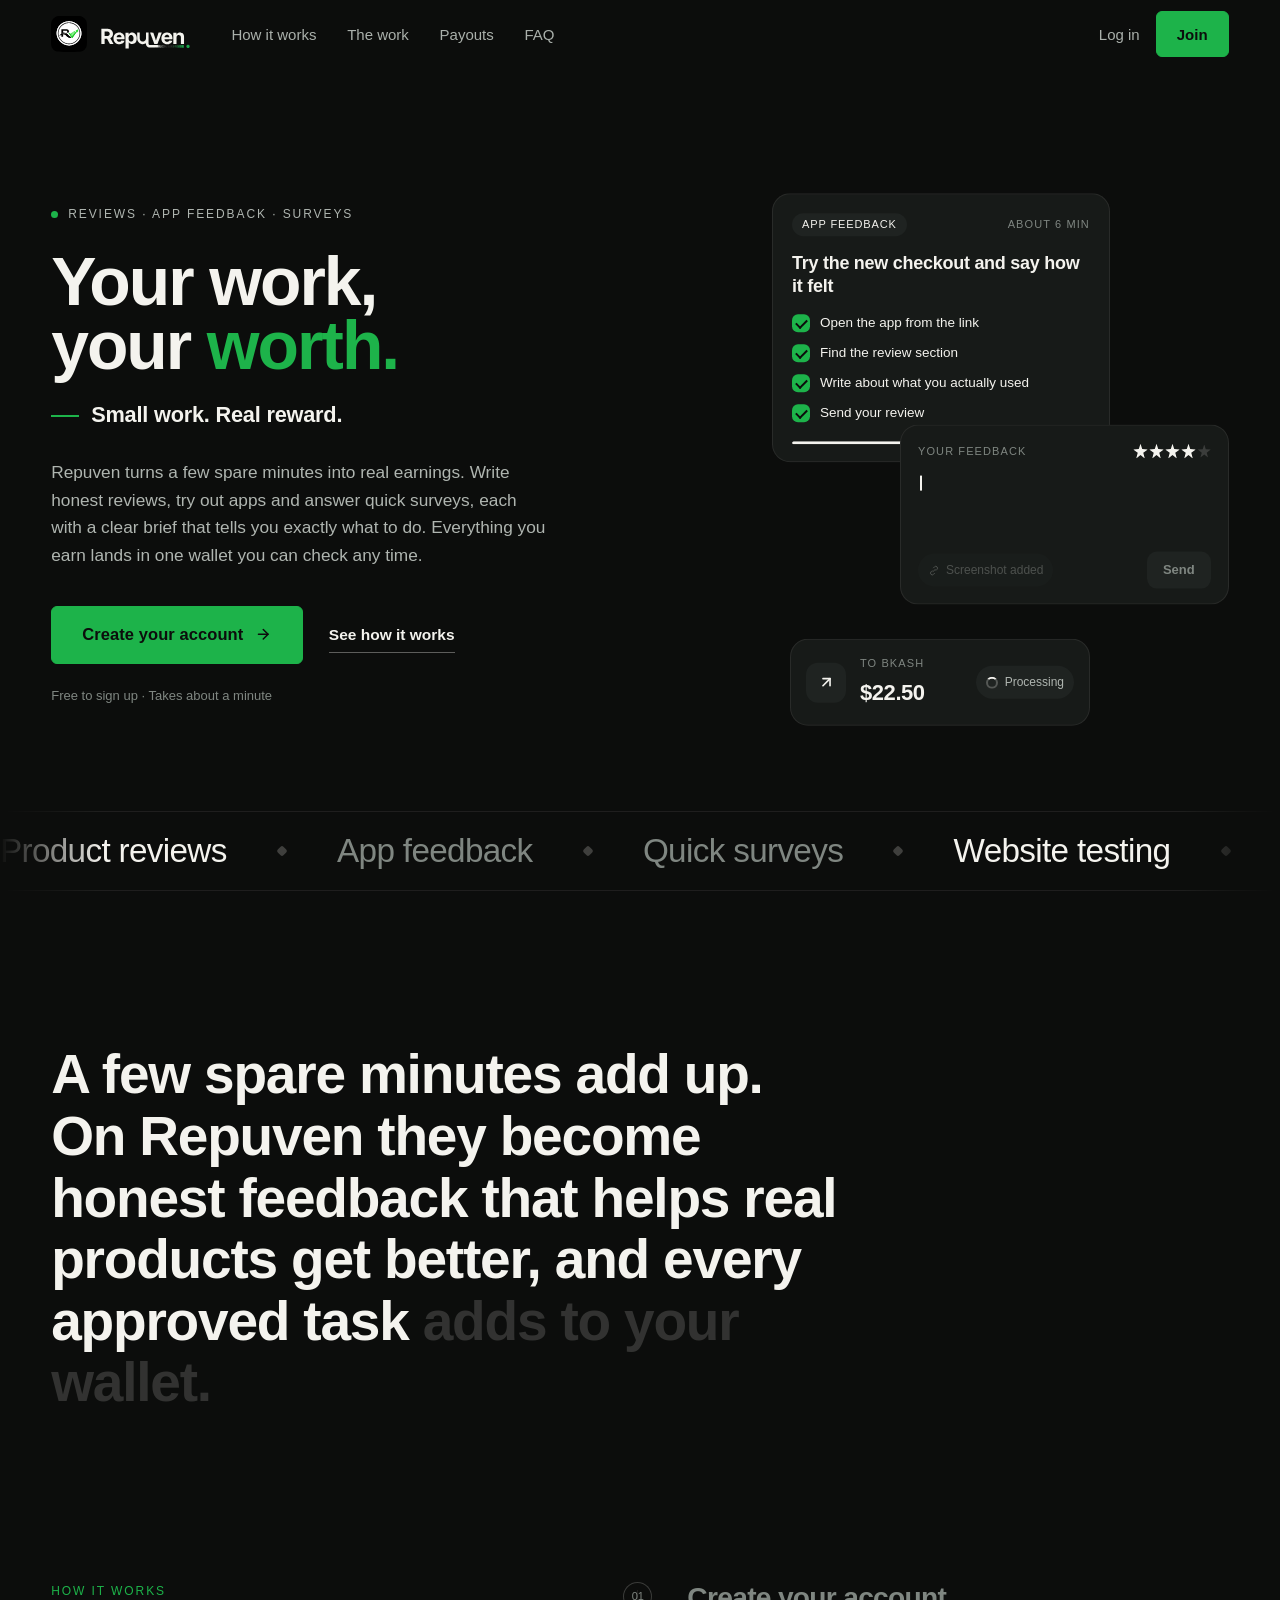
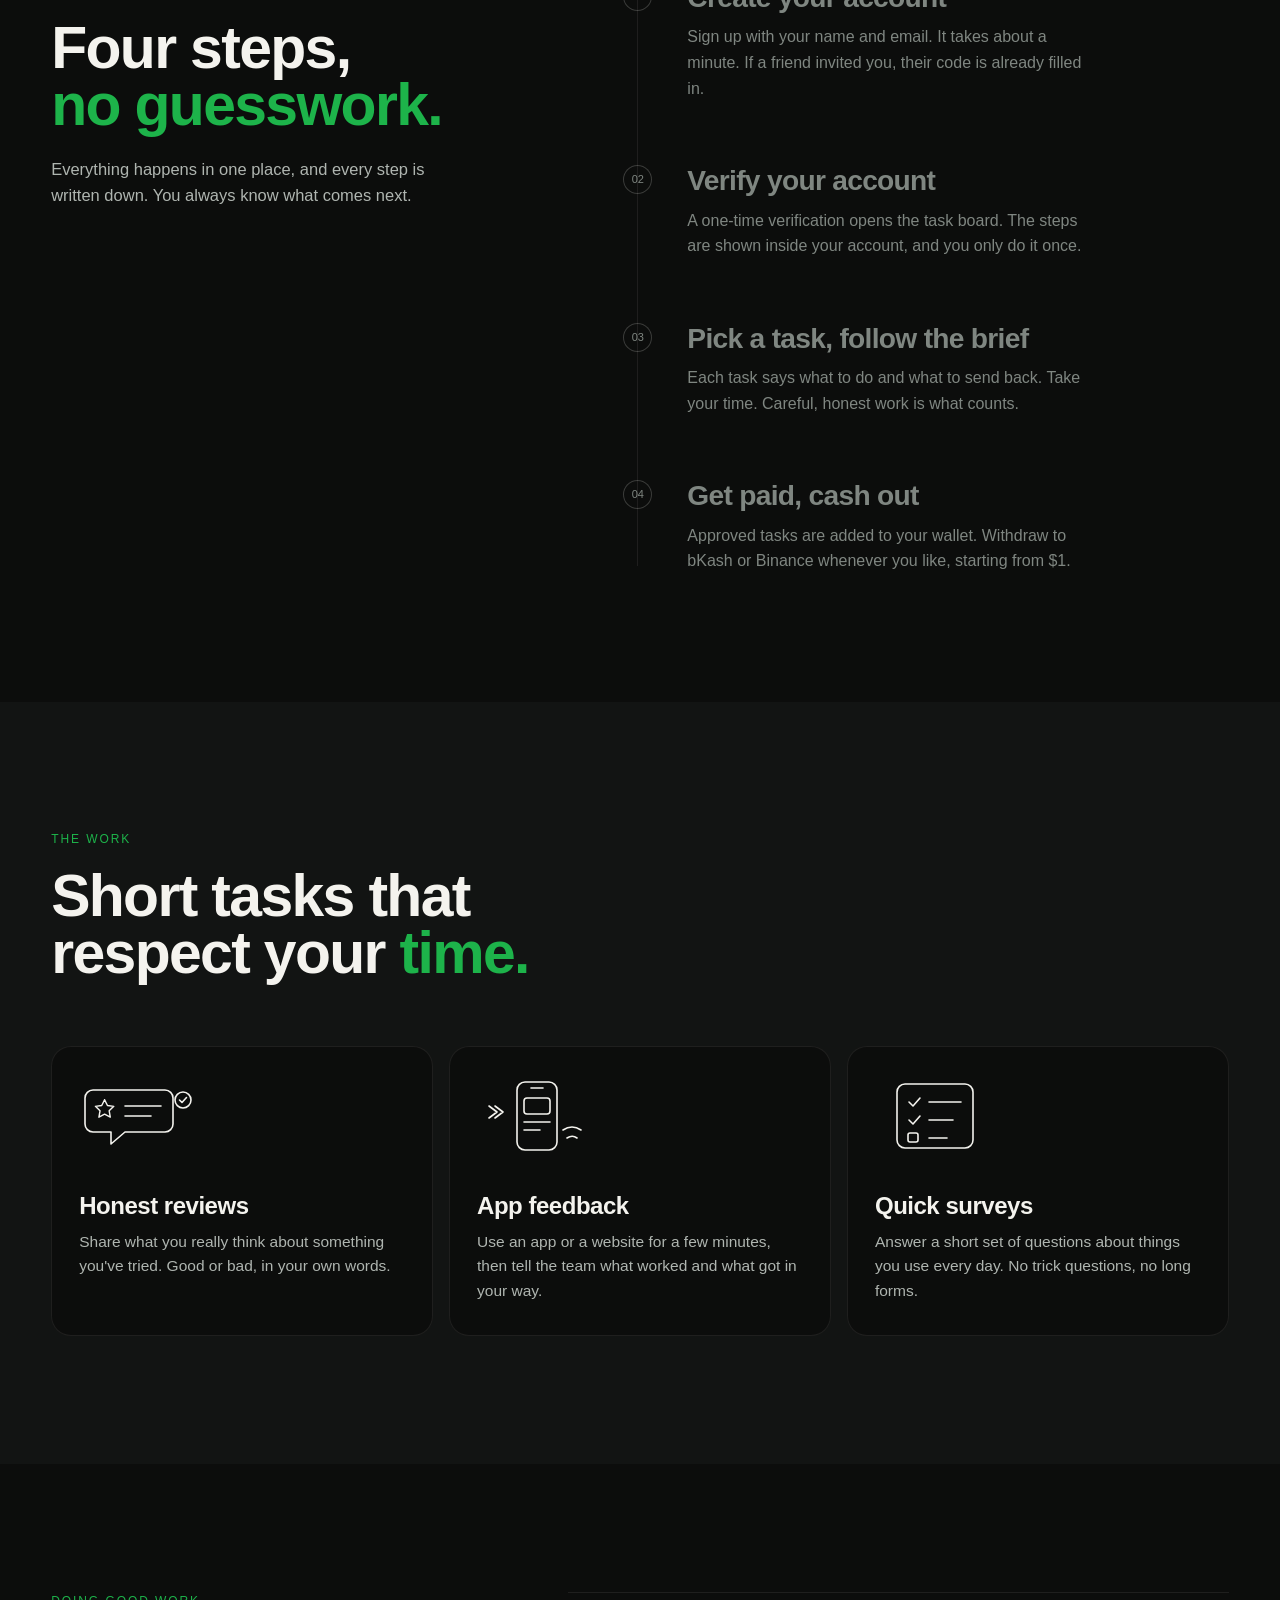
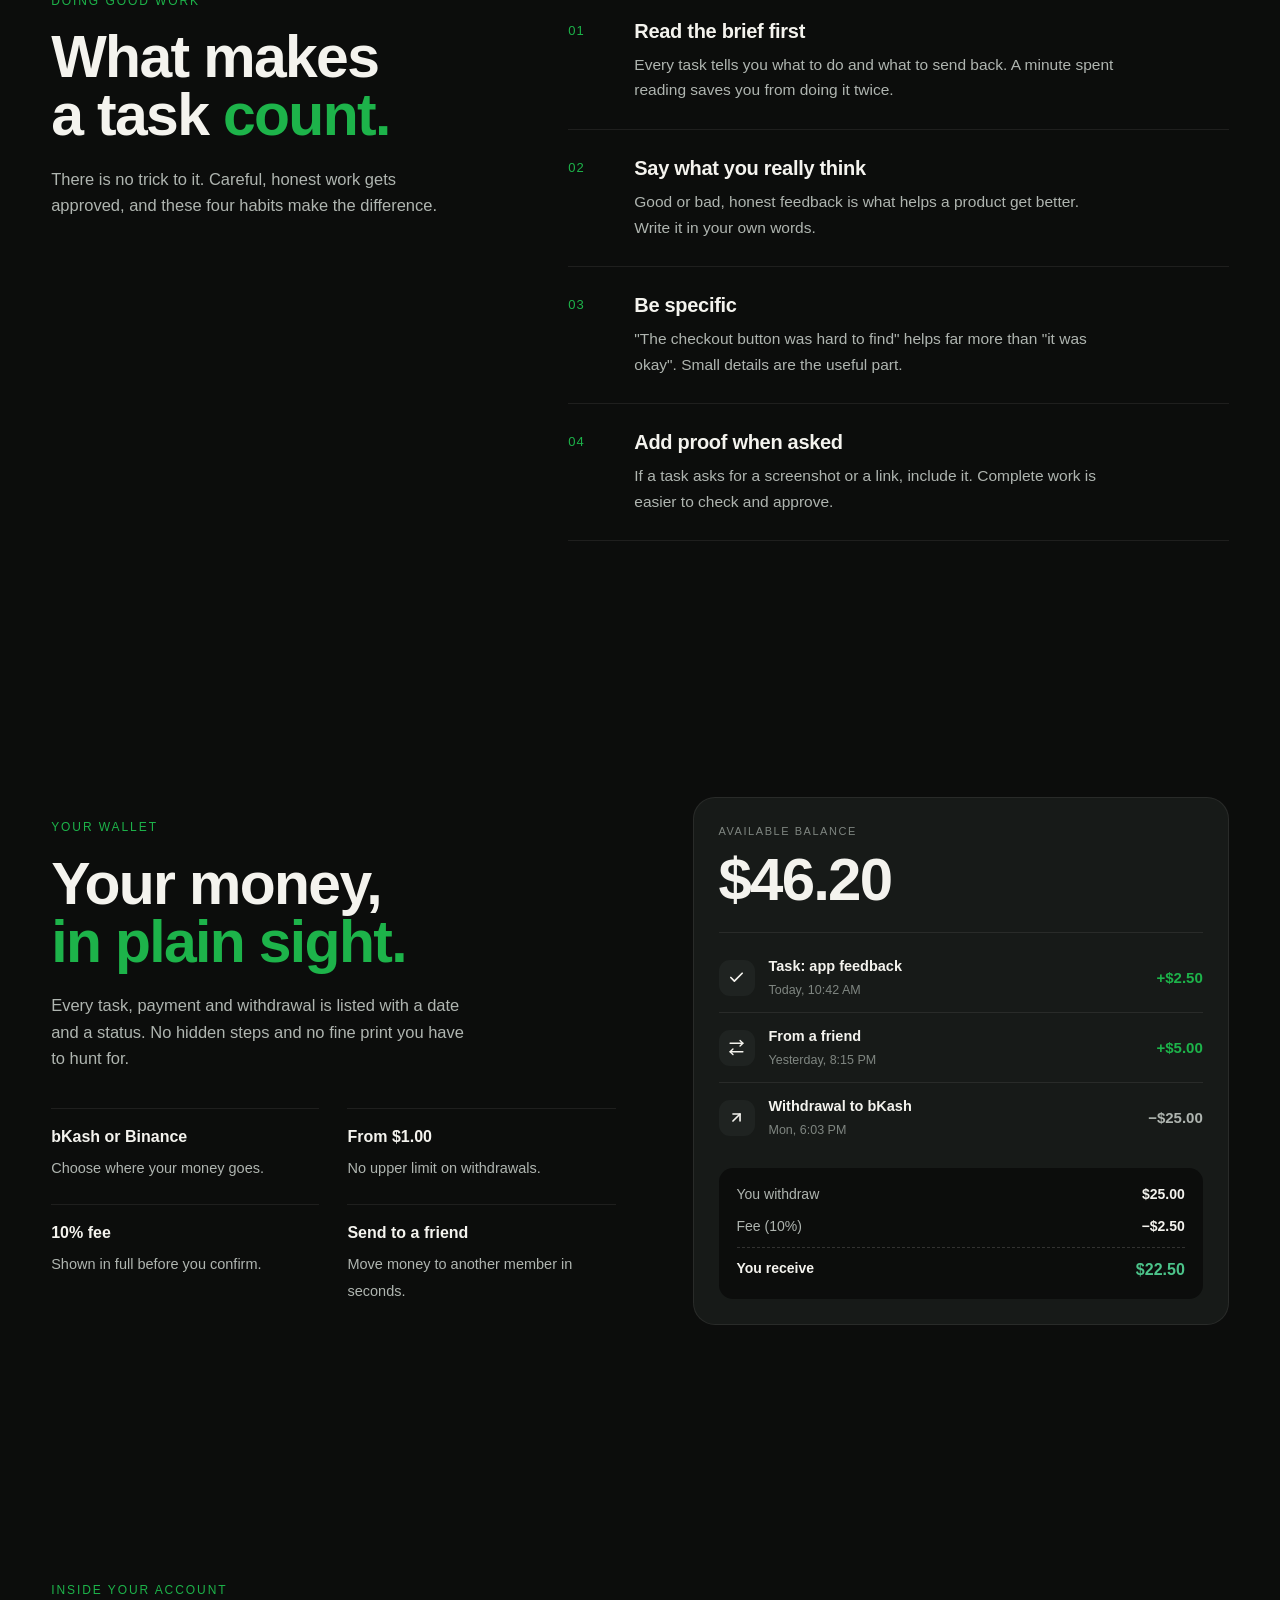
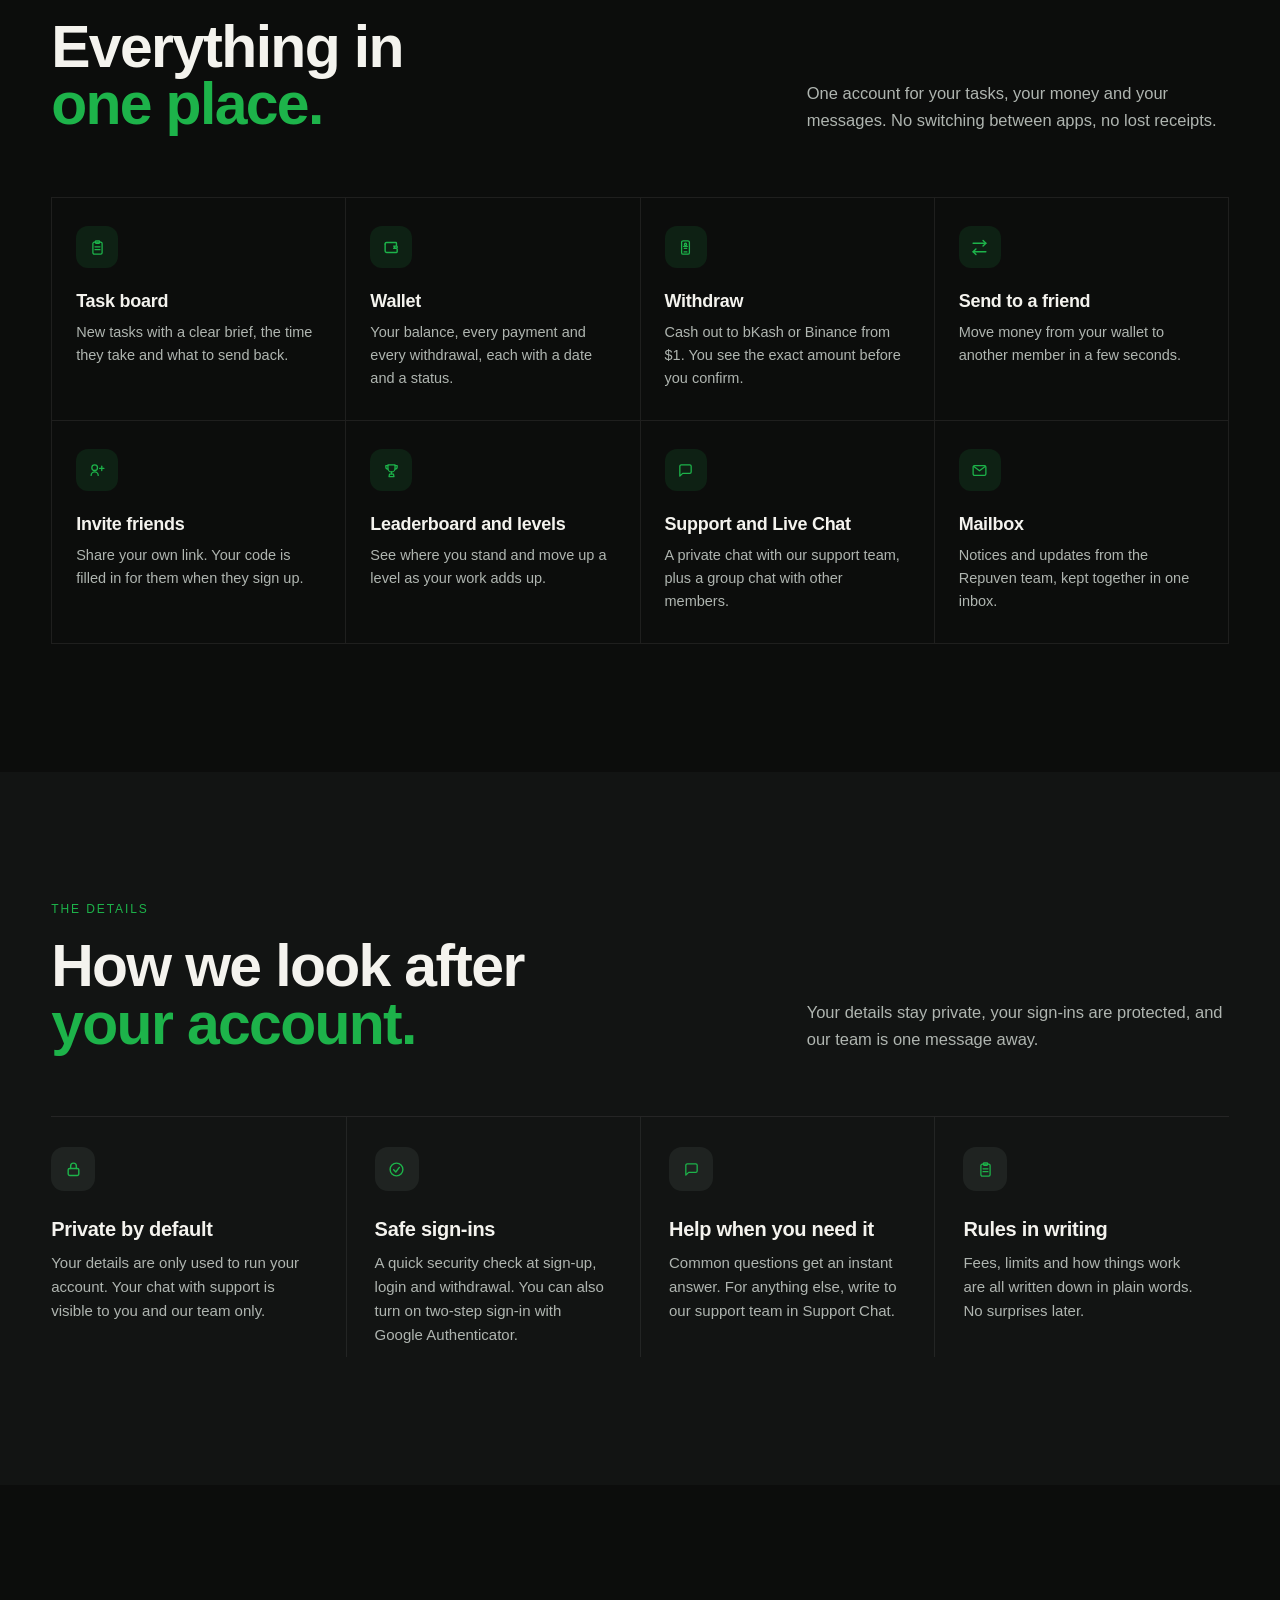
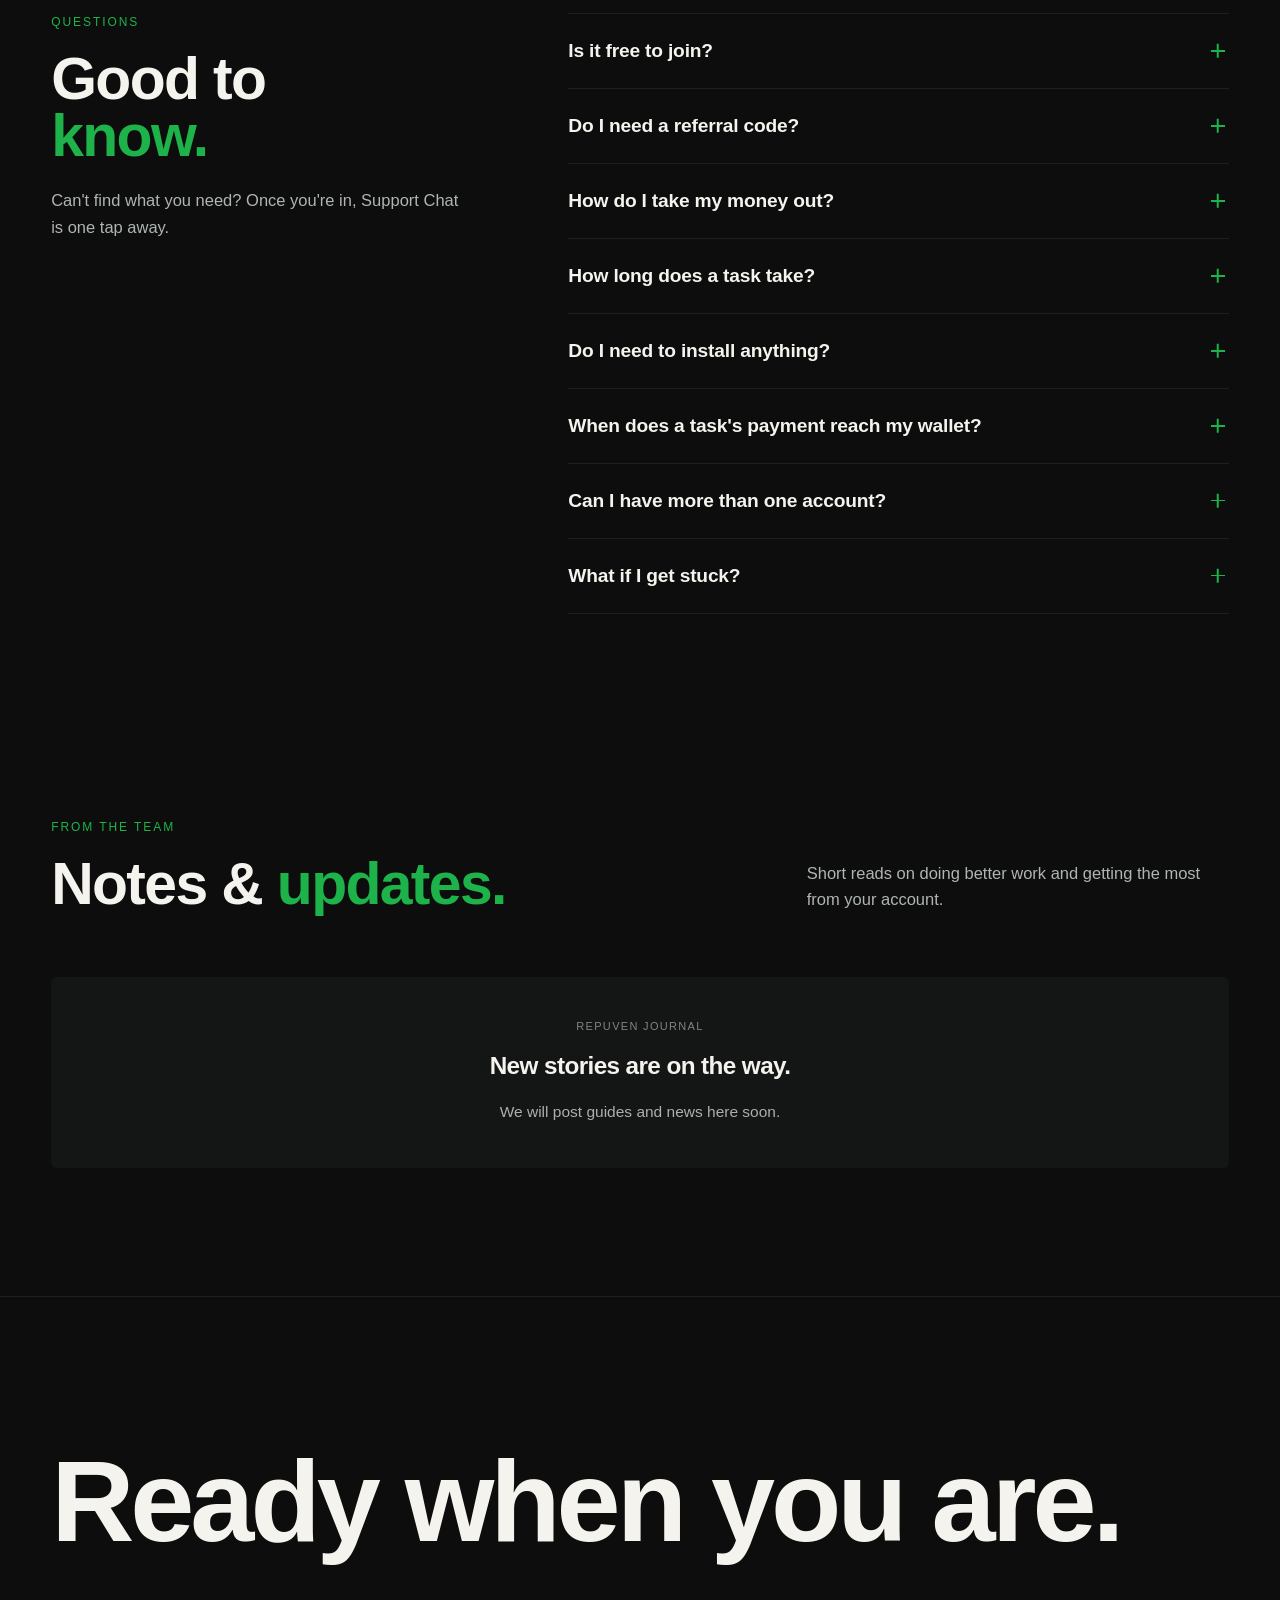
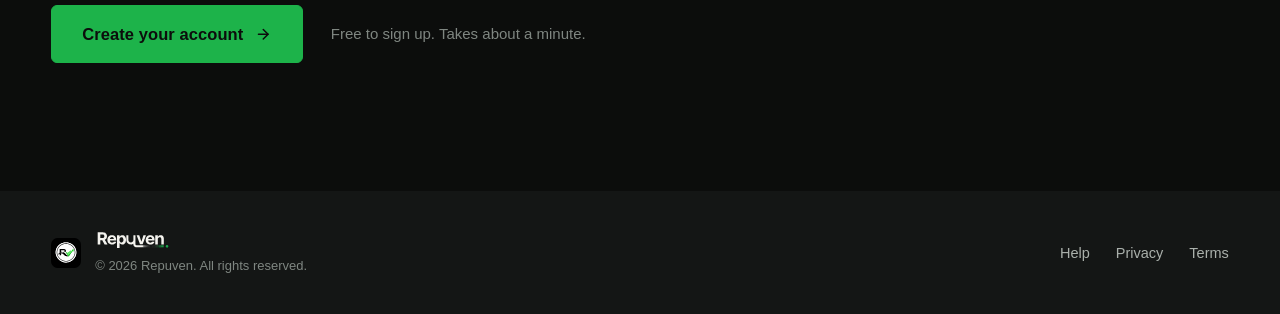
==== commit f91deea4: "Leader badges: bigger VFX fire with side flares and sparks Individually flickering and swaying flame" ====
--- a/index.html
+++ b/index.html
@@ -50,48 +50,48 @@
 <link href="https://fonts.googleapis.com/css2?family=Bricolage+Grotesque:opsz,wght@12..96,400..800&family=DM+Mono:wght@400;500&family=Instrument+Sans:wght@400..700&family=Instrument+Serif:ital@1&display=swap" rel="stylesheet">
 
 <!-- Styles: base first, then layout, then each part of the app -->
-<link rel="stylesheet" href="assets/css/base.css?v=20261124e">
-<link rel="stylesheet" href="assets/css/landing.css?v=20261124e">
-<link rel="stylesheet" href="assets/css/auth.css?v=20261124e">
-<link rel="stylesheet" href="assets/css/theme.css?v=20261124e">
-<link rel="stylesheet" href="assets/css/landing-sections.css?v=20261124e">
-<link rel="stylesheet" href="assets/css/app.css?v=20261124e">
-<link rel="stylesheet" href="assets/css/docs.css?v=20261124e">
-<link rel="stylesheet" href="assets/css/brand.css?v=20261124e">
-<link rel="stylesheet" href="assets/css/landing-home.css?v=20261124e">
-<link rel="stylesheet" href="assets/css/accounts.css?v=20261124e">
-<link rel="stylesheet" href="assets/css/human-check.css?v=20261124e">
-<link rel="stylesheet" href="assets/css/confirm-sheet.css?v=20261124e">
-<link rel="stylesheet" href="assets/css/home.css?v=20261124e">
-<link rel="stylesheet" href="assets/css/landing-hero.css?v=20261124e">
-<link rel="stylesheet" href="assets/css/landing-more.css?v=20261124e">
-<link rel="stylesheet" href="assets/css/landing-brand.css?v=20261124e">
-<link rel="stylesheet" href="assets/css/announcements.css?v=20261124e">
-<link rel="stylesheet" href="assets/css/support.css?v=20261124e">
-<link rel="stylesheet" href="assets/css/polish.css?v=20261124e">
-<link rel="stylesheet" href="assets/css/typography.css?v=20261124e">
-<link rel="stylesheet" href="assets/css/chat.css?v=20261124e">
-<link rel="stylesheet" href="assets/css/leadership.css?v=20261124e">
-<link rel="stylesheet" href="assets/css/survey.css?v=20261124e">
-<link rel="stylesheet" href="assets/css/payments.css?v=20261124e">
-<link rel="stylesheet" href="assets/css/survey-quota.css?v=20261124e">
-<link rel="stylesheet" href="assets/css/deposit.css?v=20261124e">
-<link rel="stylesheet" href="assets/css/mobile.css?v=20261124e">
-<link rel="stylesheet" href="assets/css/team-link.css?v=20261124e">
-<link rel="stylesheet" href="assets/css/survey-list.css?v=20261124e">
-<link rel="stylesheet" href="assets/css/profile.css?v=20261124e">
-<link rel="stylesheet" href="assets/css/mailbox.css?v=20261124e">
-<link rel="stylesheet" href="assets/css/withdraw.css?v=20261124e">
-<link rel="stylesheet" href="assets/css/payment-security.css?v=20261124e">
-<link rel="stylesheet" href="assets/css/sheets.css?v=20261124e">
-<link rel="stylesheet" href="assets/css/captcha.css?v=20261124e">
-<link rel="stylesheet" href="assets/css/team.css?v=20261124e">
-<link rel="stylesheet" href="assets/css/notifications.css?v=20261124e">
+<link rel="stylesheet" href="assets/css/base.css?v=20261124f">
+<link rel="stylesheet" href="assets/css/landing.css?v=20261124f">
+<link rel="stylesheet" href="assets/css/auth.css?v=20261124f">
+<link rel="stylesheet" href="assets/css/theme.css?v=20261124f">
+<link rel="stylesheet" href="assets/css/landing-sections.css?v=20261124f">
+<link rel="stylesheet" href="assets/css/app.css?v=20261124f">
+<link rel="stylesheet" href="assets/css/docs.css?v=20261124f">
+<link rel="stylesheet" href="assets/css/brand.css?v=20261124f">
+<link rel="stylesheet" href="assets/css/landing-home.css?v=20261124f">
+<link rel="stylesheet" href="assets/css/accounts.css?v=20261124f">
+<link rel="stylesheet" href="assets/css/human-check.css?v=20261124f">
+<link rel="stylesheet" href="assets/css/confirm-sheet.css?v=20261124f">
+<link rel="stylesheet" href="assets/css/home.css?v=20261124f">
+<link rel="stylesheet" href="assets/css/landing-hero.css?v=20261124f">
+<link rel="stylesheet" href="assets/css/landing-more.css?v=20261124f">
+<link rel="stylesheet" href="assets/css/landing-brand.css?v=20261124f">
+<link rel="stylesheet" href="assets/css/announcements.css?v=20261124f">
+<link rel="stylesheet" href="assets/css/support.css?v=20261124f">
+<link rel="stylesheet" href="assets/css/polish.css?v=20261124f">
+<link rel="stylesheet" href="assets/css/typography.css?v=20261124f">
+<link rel="stylesheet" href="assets/css/chat.css?v=20261124f">
+<link rel="stylesheet" href="assets/css/leadership.css?v=20261124f">
+<link rel="stylesheet" href="assets/css/survey.css?v=20261124f">
+<link rel="stylesheet" href="assets/css/payments.css?v=20261124f">
+<link rel="stylesheet" href="assets/css/survey-quota.css?v=20261124f">
+<link rel="stylesheet" href="assets/css/deposit.css?v=20261124f">
+<link rel="stylesheet" href="assets/css/mobile.css?v=20261124f">
+<link rel="stylesheet" href="assets/css/team-link.css?v=20261124f">
+<link rel="stylesheet" href="assets/css/survey-list.css?v=20261124f">
+<link rel="stylesheet" href="assets/css/profile.css?v=20261124f">
+<link rel="stylesheet" href="assets/css/mailbox.css?v=20261124f">
+<link rel="stylesheet" href="assets/css/withdraw.css?v=20261124f">
+<link rel="stylesheet" href="assets/css/payment-security.css?v=20261124f">
+<link rel="stylesheet" href="assets/css/sheets.css?v=20261124f">
+<link rel="stylesheet" href="assets/css/captcha.css?v=20261124f">
+<link rel="stylesheet" href="assets/css/team.css?v=20261124f">
+<link rel="stylesheet" href="assets/css/notifications.css?v=20261124f">
 
 <!-- Scripts that the page needs before it draws -->
-<script src="assets/js/chatkit.js?v=20261124e" id="srv-chatkit"></script>
-<script src="assets/js/captcha.js?v=20261124e"></script>
-<link rel="stylesheet" href="assets/css/alerts.css?v=20261124e">
+<script src="assets/js/chatkit.js?v=20261124f" id="srv-chatkit"></script>
+<script src="assets/js/captcha.js?v=20261124f"></script>
+<link rel="stylesheet" href="assets/css/alerts.css?v=20261124f">
 </head>
 <body>
 <svg id="srv-leader-sprite" xmlns="http://www.w3.org/2000/svg" width="0" height="0" style="position:absolute;width:0;height:0;overflow:hidden" aria-hidden="true" focusable="false">
@@ -116,13 +116,13 @@
     <linearGradient id="ldr-g1" x1="0" y1="0" x2="1" y2="1"><stop offset="0" stop-color="#F2FDFF"/><stop offset="1" stop-color="#8FDDFF"/></linearGradient>
     <linearGradient id="ldr-g2" x1="0" y1="0" x2="1" y2="1"><stop offset="0" stop-color="#6CC8FF"/><stop offset="1" stop-color="#2A6FD6"/></linearGradient>
     <linearGradient id="ldr-g3" x1="0" y1="0" x2="1" y2="1"><stop offset="0" stop-color="#C9B8FF"/><stop offset="1" stop-color="#6C5BE0"/></linearGradient>
-    <radialGradient id="ldr-glow" cx=".5" cy=".5" r=".5"><stop offset=".45" stop-color="#FF6A00" stop-opacity=".55"/><stop offset="1" stop-color="#FF3D00" stop-opacity="0"/></radialGradient><radialGradient id="ldr-f1" cx=".5" cy=".62" r=".6"><stop offset=".45" stop-color="#FF3D00" stop-opacity=".95"/><stop offset="1" stop-color="#B31200" stop-opacity=".0"/></radialGradient><radialGradient id="ldr-f2" cx=".5" cy=".6" r=".55"><stop offset=".4" stop-color="#FF8A00"/><stop offset="1" stop-color="#FF4A00" stop-opacity=".55"/></radialGradient><radialGradient id="ldr-f3" cx=".5" cy=".58" r=".5"><stop offset=".35" stop-color="#FFF3B0"/><stop offset="1" stop-color="#FFC21A"/></radialGradient><filter id="ldr-fblur" x="-30%" y="-30%" width="160%" height="160%"><feGaussianBlur stdDeviation=".35"/></filter>
-
-    <symbol id="ldr-b1" viewBox="0 0 48 48" style="overflow:visible"><circle cx="24" cy="22" r="22" fill="url(#ldr-glow)"><animate attributeName="opacity" values=".75;1;.8;.95;.75" dur="1.7s" repeatCount="indefinite"/></circle><g class="ldr-fire" filter="url(#ldr-fblur)"><path d="M24.00 9.70 Q33.22 -5.75 30.49 -23.53 Q37.22 -6.16 31.34 11.51 Q40.07 2.11 40.80 -10.70 Q43.80 3.60 37.00 16.52 Q43.88 12.31 46.49 4.67 Q46.49 15.36 39.68 23.60 Q42.48 24.01 44.90 22.54 Q43.38 27.92 38.77 31.10 Q39.42 32.76 40.97 33.63 Q38.39 36.65 34.48 37.33 Q33.14 38.90 33.12 40.96 Q30.43 41.86 27.78 40.84 Q25.45 41.39 24.00 43.31 Q21.67 42.75 20.22 40.84 Q17.72 39.94 15.23 40.84 Q13.74 39.39 13.52 37.33 Q11.09 34.47 7.41 33.82 Q7.83 32.14 9.23 31.10 Q7.62 25.49 2.81 22.18 Q5.82 21.90 8.32 23.60 Q8.42 14.26 2.55 7.01 Q8.49 10.25 11.00 16.52 Q14.39 -1.23 5.70 -17.07 Q16.32 -4.75 16.66 11.51 Q24.35 -9.28 17.02 -30.20 Q27.69 -11.51 24.00 9.70Z" fill="url(#ldr-f1)" opacity=".95"><animate attributeName="d" values="M24.00 9.70 Q33.22 -5.75 30.49 -23.53 Q37.22 -6.16 31.34 11.51 Q40.07 2.11 40.80 -10.70 Q43.80 3.60 37.00 16.52 Q43.88 12.31 46.49 4.67 Q46.49 15.36 39.68 23.60 Q42.48 24.01 44.90 22.54 Q43.38 27.92 38.77 31.10 Q39.42 32.76 40.97 33.63 Q38.39 36.65 34.48 37.33 Q33.14 38.90 33.12 40.96 Q30.43 41.86 27.78 40.84 Q25.45 41.39 24.00 43.31 Q21.67 42.75 20.22 40.84 Q17.72 39.94 15.23 40.84 Q13.74 39.39 13.52 37.33 Q11.09 34.47 7.41 33.82 Q7.83 32.14 9.23 31.10 Q7.62 25.49 2.81 22.18 Q5.82 21.90 8.32 23.60 Q8.42 14.26 2.55 7.01 Q8.49 10.25 11.00 16.52 Q14.39 -1.23 5.70 -17.07 Q16.32 -4.75 16.66 11.51 Q24.35 -9.28 17.02 -30.20 Q27.69 -11.51 24.00 9.70Z;M24.00 9.70 Q32.82 -4.84 30.35 -21.66 Q36.82 -5.25 31.34 11.51 Q40.54 1.38 41.18 -12.29 Q44.28 2.87 37.00 16.52 Q44.87 11.27 47.59 2.21 Q47.49 14.32 39.68 23.60 Q42.93 23.73 45.52 21.77 Q43.82 27.65 38.77 31.10 Q39.18 32.79 40.58 33.83 Q38.16 36.68 34.48 37.33 Q33.09 38.86 32.99 40.92 Q30.37 41.82 27.78 40.84 Q25.48 41.31 24.00 43.13 Q21.70 42.67 20.22 40.84 Q17.62 39.94 15.05 40.90 Q13.64 39.39 13.52 37.33 Q11.04 34.41 7.26 33.75 Q7.77 32.07 9.23 31.10 Q7.32 24.60 1.71 20.81 Q5.51 21.02 8.32 23.60 Q8.47 14.91 3.05 8.12 Q8.54 10.89 11.00 16.52 Q13.90 3.06 7.56 -9.17 Q15.83 -0.47 16.66 11.51 Q22.31 -1.98 18.08 -15.98 Q25.66 -4.21 24.00 9.70Z;M24.00 9.70 Q32.89 -5.01 30.37 -22.01 Q36.89 -5.42 31.34 11.51 Q40.90 0.84 41.46 -13.48 Q44.63 2.33 37.00 16.52 Q44.13 12.04 46.77 4.04 Q46.75 15.09 39.68 23.60 Q42.38 24.07 44.75 22.72 Q43.27 27.99 38.77 31.10 Q38.81 32.84 39.94 34.16 Q37.78 36.73 34.48 37.33 Q33.04 38.82 32.88 40.88 Q30.32 41.78 27.78 40.84 Q25.47 41.32 24.00 43.17 Q21.69 42.68 20.22 40.84 Q17.53 39.94 14.89 40.96 Q13.55 39.39 13.52 37.33 Q11.01 34.38 7.19 33.71 Q7.74 32.04 9.23 31.10 Q7.45 24.97 2.16 21.38 Q5.64 21.38 8.32 23.60 Q8.33 12.99 1.58 4.81 Q8.39 8.97 11.00 16.52 Q14.17 0.70 6.53 -13.52 Q16.10 -2.83 16.66 11.51 Q22.44 -2.42 18.01 -16.84 Q25.78 -4.65 24.00 9.70Z;M24.00 9.70 Q33.22 -5.75 30.49 -23.53 Q37.22 -6.16 31.34 11.51 Q40.07 2.11 40.80 -10.70 Q43.80 3.60 37.00 16.52 Q43.88 12.31 46.49 4.67 Q46.49 15.36 39.68 23.60 Q42.48 24.01 44.90 22.54 Q43.38 27.92 38.77 31.10 Q39.42 32.76 40.97 33.63 Q38.39 36.65 34.48 37.33 Q33.14 38.90 33.12 40.96 Q30.43 41.86 27.78 40.84 Q25.45 41.39 24.00 43.31 Q21.67 42.75 20.22 40.84 Q17.72 39.94 15.23 40.84 Q13.74 39.39 13.52 37.33 Q11.09 34.47 7.41 33.82 Q7.83 32.14 9.23 31.10 Q7.62 25.49 2.81 22.18 Q5.82 21.90 8.32 23.60 Q8.42 14.26 2.55 7.01 Q8.49 10.25 11.00 16.52 Q14.39 -1.23 5.70 -17.07 Q16.32 -4.75 16.66 11.51 Q24.35 -9.28 17.02 -30.20 Q27.69 -11.51 24.00 9.70Z" dur="1.3s" repeatCount="indefinite" calcMode="spline" keySplines=".45 0 .55 1;.45 0 .55 1;.45 0 .55 1"/></path><path d="M24.00 10.70 Q32.06 -2.46 29.89 -17.73 Q35.81 -2.85 30.88 12.40 Q38.35 4.70 39.20 -5.98 Q41.85 6.10 36.18 17.09 Q41.85 13.99 44.23 7.99 Q44.29 16.85 38.69 23.72 Q41.63 23.95 44.05 22.25 Q42.47 27.62 37.84 30.75 Q37.80 32.42 38.83 33.74 Q36.83 36.06 33.81 36.58 Q32.43 37.98 32.26 39.94 Q29.89 40.75 27.54 39.87 Q25.36 40.38 24.00 42.16 Q21.82 41.65 20.46 39.87 Q18.04 39.06 15.65 39.97 Q14.31 38.54 14.19 36.58 Q12.07 34.13 8.87 33.59 Q9.01 31.93 10.16 30.75 Q8.94 26.40 5.23 23.83 Q7.25 23.04 9.31 23.72 Q9.45 15.93 4.59 9.84 Q9.51 12.17 11.82 17.09 Q14.63 3.52 8.15 -8.73 Q16.44 0.22 17.12 12.40 Q21.72 2.25 18.80 -8.49 Q24.85 0.17 24.00 10.70Z" fill="url(#ldr-f2)" opacity="1"><animate attributeName="d" values="M24.00 10.70 Q32.06 -2.46 29.89 -17.73 Q35.81 -2.85 30.88 12.40 Q38.35 4.70 39.20 -5.98 Q41.85 6.10 36.18 17.09 Q41.85 13.99 44.23 7.99 Q44.29 16.85 38.69 23.72 Q41.63 23.95 44.05 22.25 Q42.47 27.62 37.84 30.75 Q37.80 32.42 38.83 33.74 Q36.83 36.06 33.81 36.58 Q32.43 37.98 32.26 39.94 Q29.89 40.75 27.54 39.87 Q25.36 40.38 24.00 42.16 Q21.82 41.65 20.46 39.87 Q18.04 39.06 15.65 39.97 Q14.31 38.54 14.19 36.58 Q12.07 34.13 8.87 33.59 Q9.01 31.93 10.16 30.75 Q8.94 26.40 5.23 23.83 Q7.25 23.04 9.31 23.72 Q9.45 15.93 4.59 9.84 Q9.51 12.17 11.82 17.09 Q14.63 3.52 8.15 -8.73 Q16.44 0.22 17.12 12.40 Q21.72 2.25 18.80 -8.49 Q24.85 0.17 24.00 10.70Z;M24.00 10.70 Q30.21 1.69 29.25 -9.21 Q33.95 1.30 30.88 12.40 Q38.36 4.69 39.21 -6.02 Q41.86 6.08 36.18 17.09 Q41.57 14.28 43.93 8.68 Q44.02 17.14 38.69 23.72 Q41.10 24.27 43.31 23.16 Q41.94 27.94 37.84 30.75 Q37.77 32.42 38.79 33.76 Q36.81 36.06 33.81 36.58 Q32.46 38.00 32.32 39.96 Q29.91 40.78 27.54 39.87 Q25.36 40.36 24.00 42.13 Q21.82 41.64 20.46 39.87 Q18.11 39.06 15.79 39.93 Q14.39 38.54 14.19 36.58 Q12.09 34.15 8.94 33.62 Q9.03 31.96 10.16 30.75 Q8.91 26.31 5.11 23.69 Q7.21 22.95 9.31 23.72 Q9.54 17.17 5.54 11.98 Q9.60 13.40 11.82 17.09 Q14.29 6.54 9.46 -3.17 Q16.09 3.23 17.12 12.40 Q22.51 -0.60 18.39 -14.05 Q25.65 -2.68 24.00 10.70Z;M24.00 10.70 Q32.19 -2.75 29.93 -18.34 Q35.94 -3.14 30.88 12.40 Q36.90 6.93 38.06 -1.11 Q40.40 8.33 36.18 17.09 Q40.28 15.62 42.50 11.87 Q42.73 18.48 38.69 23.72 Q41.75 23.87 44.21 22.05 Q42.59 27.54 37.84 30.75 Q37.75 32.43 38.76 33.77 Q36.79 36.07 33.81 36.58 Q32.34 37.91 32.06 39.88 Q29.80 40.69 27.54 39.87 Q25.37 40.34 24.00 42.09 Q21.83 41.62 20.46 39.87 Q18.15 39.06 15.86 39.90 Q14.42 38.54 14.19 36.58 Q11.95 33.99 8.57 33.43 Q8.88 31.80 10.16 30.75 Q8.91 26.32 5.12 23.70 Q7.22 22.95 9.31 23.72 Q9.33 14.27 3.32 6.98 Q9.39 10.51 11.82 17.09 Q14.26 6.78 9.57 -2.71 Q16.06 3.48 17.12 12.40 Q22.54 -0.69 18.37 -14.23 Q25.67 -2.78 24.00 10.70Z;M24.00 10.70 Q32.06 -2.46 29.89 -17.73 Q35.81 -2.85 30.88 12.40 Q38.35 4.70 39.20 -5.98 Q41.85 6.10 36.18 17.09 Q41.85 13.99 44.23 7.99 Q44.29 16.85 38.69 23.72 Q41.63 23.95 44.05 22.25 Q42.47 27.62 37.84 30.75 Q37.80 32.42 38.83 33.74 Q36.83 36.06 33.81 36.58 Q32.43 37.98 32.26 39.94 Q29.89 40.75 27.54 39.87 Q25.36 40.38 24.00 42.16 Q21.82 41.65 20.46 39.87 Q18.04 39.06 15.65 39.97 Q14.31 38.54 14.19 36.58 Q12.07 34.13 8.87 33.59 Q9.01 31.93 10.16 30.75 Q8.94 26.40 5.23 23.83 Q7.25 23.04 9.31 23.72 Q9.45 15.93 4.59 9.84 Q9.51 12.17 11.82 17.09 Q14.63 3.52 8.15 -8.73 Q16.44 0.22 17.12 12.40 Q21.72 2.25 18.80 -8.49 Q24.85 0.17 24.00 10.70Z" dur="1.0s" repeatCount="indefinite" calcMode="spline" keySplines=".45 0 .55 1;.45 0 .55 1;.45 0 .55 1"/></path><path d="M24.00 11.70 Q29.18 4.69 28.70 -4.00 Q32.67 4.33 30.41 13.28 Q35.03 9.76 36.34 4.11 Q38.29 11.06 35.36 17.66 Q38.29 17.27 40.29 15.10 Q40.57 19.93 37.70 23.84 Q39.39 24.74 41.26 24.36 Q40.17 28.16 36.90 30.39 Q36.58 32.03 37.37 33.49 Q35.68 35.42 33.15 35.83 Q31.72 37.06 31.40 38.93 Q29.35 39.65 27.30 38.90 Q25.30 39.27 24.00 40.83 Q22.00 40.46 20.70 38.90 Q18.59 38.17 16.51 38.96 Q15.11 37.69 14.85 35.83 Q12.97 33.70 10.16 33.25 Q10.11 31.66 11.10 30.39 Q10.06 26.76 6.95 24.62 Q8.48 23.62 10.30 23.84 Q10.44 17.14 6.28 11.89 Q10.50 13.63 12.64 17.66 Q14.84 8.54 10.72 0.12 Q16.52 5.46 17.59 13.28 Q21.24 6.06 19.46 -1.83 Q24.17 4.12 24.00 11.70Z" fill="url(#ldr-f3)" opacity="1"><animate attributeName="d" values="M24.00 11.70 Q29.18 4.69 28.70 -4.00 Q32.67 4.33 30.41 13.28 Q35.03 9.76 36.34 4.11 Q38.29 11.06 35.36 17.66 Q38.29 17.27 40.29 15.10 Q40.57 19.93 37.70 23.84 Q39.39 24.74 41.26 24.36 Q40.17 28.16 36.90 30.39 Q36.58 32.03 37.37 33.49 Q35.68 35.42 33.15 35.83 Q31.72 37.06 31.40 38.93 Q29.35 39.65 27.30 38.90 Q25.30 39.27 24.00 40.83 Q22.00 40.46 20.70 38.90 Q18.59 38.17 16.51 38.96 Q15.11 37.69 14.85 35.83 Q12.97 33.70 10.16 33.25 Q10.11 31.66 11.10 30.39 Q10.06 26.76 6.95 24.62 Q8.48 23.62 10.30 23.84 Q10.44 17.14 6.28 11.89 Q10.50 13.63 12.64 17.66 Q14.84 8.54 10.72 0.12 Q16.52 5.46 17.59 13.28 Q21.24 6.06 19.46 -1.83 Q24.17 4.12 24.00 11.70Z;M24.00 11.70 Q28.34 6.57 28.41 -0.14 Q31.83 6.21 30.41 13.28 Q34.73 10.22 36.10 5.12 Q37.99 11.52 35.36 17.66 Q38.77 16.76 40.83 13.89 Q41.05 19.43 37.70 23.84 Q39.41 24.72 41.30 24.31 Q40.19 28.14 36.90 30.39 Q36.55 32.03 37.33 33.52 Q35.66 35.42 33.15 35.83 Q31.70 37.05 31.36 38.91 Q29.33 39.64 27.30 38.90 Q25.31 39.26 24.00 40.80 Q22.01 40.45 20.70 38.90 Q18.58 38.17 16.48 38.97 Q15.10 37.69 14.85 35.83 Q13.17 33.92 10.66 33.51 Q10.32 31.88 11.10 30.39 Q9.98 26.51 6.64 24.24 Q8.40 23.38 10.30 23.84 Q10.49 17.78 6.77 12.99 Q10.55 14.27 12.64 17.66 Q14.54 11.18 11.86 4.98 Q16.22 8.10 17.59 13.28 Q21.55 4.96 19.30 -3.98 Q24.47 3.01 24.00 11.70Z;M24.00 11.70 Q28.44 6.34 28.45 -0.62 Q31.93 5.98 30.41 13.28 Q34.90 9.96 36.24 4.54 Q38.16 11.26 35.36 17.66 Q38.65 16.89 40.69 14.19 Q40.93 19.55 37.70 23.84 Q39.58 24.62 41.53 24.02 Q40.37 28.04 36.90 30.39 Q36.68 32.02 37.55 33.41 Q35.78 35.41 33.15 35.83 Q31.77 37.10 31.51 38.96 Q29.40 39.69 27.30 38.90 Q25.31 39.25 24.00 40.78 Q22.01 40.43 20.70 38.90 Q18.61 38.17 16.54 38.95 Q15.13 37.69 14.85 35.83 Q13.00 33.74 10.25 33.30 Q10.15 31.69 11.10 30.39 Q10.04 26.71 6.88 24.53 Q8.47 23.57 10.30 23.84 Q10.45 17.24 6.36 12.06 Q10.51 13.73 12.64 17.66 Q14.80 8.88 10.87 0.75 Q16.48 5.80 17.59 13.28 Q21.38 5.58 19.39 -2.77 Q24.30 3.63 24.00 11.70Z;M24.00 11.70 Q29.18 4.69 28.70 -4.00 Q32.67 4.33 30.41 13.28 Q35.03 9.76 36.34 4.11 Q38.29 11.06 35.36 17.66 Q38.29 17.27 40.29 15.10 Q40.57 19.93 37.70 23.84 Q39.39 24.74 41.26 24.36 Q40.17 28.16 36.90 30.39 Q36.58 32.03 37.37 33.49 Q35.68 35.42 33.15 35.83 Q31.72 37.06 31.40 38.93 Q29.35 39.65 27.30 38.90 Q25.30 39.27 24.00 40.83 Q22.00 40.46 20.70 38.90 Q18.59 38.17 16.51 38.96 Q15.11 37.69 14.85 35.83 Q12.97 33.70 10.16 33.25 Q10.11 31.66 11.10 30.39 Q10.06 26.76 6.95 24.62 Q8.48 23.62 10.30 23.84 Q10.44 17.14 6.28 11.89 Q10.50 13.63 12.64 17.66 Q14.84 8.54 10.72 0.12 Q16.52 5.46 17.59 13.28 Q21.24 6.06 19.46 -1.83 Q24.17 4.12 24.00 11.70Z" dur="0.8s" repeatCount="indefinite" calcMode="spline" keySplines=".45 0 .55 1;.45 0 .55 1;.45 0 .55 1"/></path></g><circle cx="19.42" cy="14" r="0.66" fill="#FFD27A" opacity="0"><animate attributeName="cy" values="14;-6" dur="2.25s" begin="0.17s" repeatCount="indefinite"/><animate attributeName="cx" values="19.42;17.32" dur="2.25s" begin="0.17s" repeatCount="indefinite"/><animate attributeName="opacity" values="0;1;0" dur="2.25s" begin="0.17s" repeatCount="indefinite"/></circle><circle cx="20.51" cy="14" r="0.62" fill="#FFD27A" opacity="0"><animate attributeName="cy" values="14;-6" dur="2.11s" begin="0.09s" repeatCount="indefinite"/><animate attributeName="cx" values="20.51;17.86" dur="2.11s" begin="0.09s" repeatCount="indefinite"/><animate attributeName="opacity" values="0;1;0" dur="2.11s" begin="0.09s" repeatCount="indefinite"/></circle><circle cx="12.82" cy="14" r="0.50" fill="#FFD27A" opacity="0"><animate attributeName="cy" values="14;-6" dur="2.02s" begin="1.98s" repeatCount="indefinite"/><animate attributeName="cx" values="12.82;10.36" dur="2.02s" begin="1.98s" repeatCount="indefinite"/><animate attributeName="opacity" values="0;1;0" dur="2.02s" begin="1.98s" repeatCount="indefinite"/></circle><circle cx="16.80" cy="14" r="0.61" fill="#FFD27A" opacity="0"><animate attributeName="cy" values="14;-6" dur="2.55s" begin="1.39s" repeatCount="indefinite"/><animate attributeName="cx" values="16.80;17.57" dur="2.55s" begin="1.39s" repeatCount="indefinite"/><animate attributeName="opacity" values="0;1;0" dur="2.55s" begin="1.39s" repeatCount="indefinite"/></circle><circle cx="36.38" cy="14" r="0.51" fill="#FFD27A" opacity="0"><animate attributeName="cy" values="14;-6" dur="2.46s" begin="0.70s" repeatCount="indefinite"/><animate attributeName="cx" values="36.38;33.66" dur="2.46s" begin="0.70s" repeatCount="indefinite"/><animate attributeName="opacity" values="0;1;0" dur="2.46s" begin="0.70s" repeatCount="indefinite"/></circle><circle cx="14.06" cy="14" r="0.68" fill="#FFD27A" opacity="0"><animate attributeName="cy" values="14;-6" dur="2.42s" begin="0.43s" repeatCount="indefinite"/><animate attributeName="cx" values="14.06;12.91" dur="2.42s" begin="0.43s" repeatCount="indefinite"/><animate attributeName="opacity" values="0;1;0" dur="2.42s" begin="0.43s" repeatCount="indefinite"/></circle><path d="M24 3 41 9.2v14.2c0 9.7-6.9 17.3-17 21.6C13.9 40.7 7 33.1 7 23.4V9.2Z" fill="url(#ldr-m1)"/><path d="M24 3 41 9.2v14.2c0 9.7-6.9 17.3-17 21.6C13.9 40.7 7 33.1 7 23.4V9.2Z" fill="url(#ldr-gloss)"/><path d="M24 5.3 39 10.8v12.6c0 8.6-6.1 15.4-15 19.3-8.9-3.9-15-10.7-15-19.3V10.8Z" fill="url(#ldr-r1)"/><path d="M24 7.6 36.8 12.3v11.1c0 7.4-5.2 13.2-12.8 16.7-7.6-3.5-12.8-9.3-12.8-16.7V12.3Z" fill="url(#ldr-in1)"/><path d="M24 7.6 36.8 12.3v11.1c0 7.4-5.2 13.2-12.8 16.7-7.6-3.5-12.8-9.3-12.8-16.7V12.3Z" fill="none" stroke="#000" stroke-opacity=".55" stroke-width=".8"/><path d="M24 3 41 9.2v14.2c0 9.7-6.9 17.3-17 21.6C13.9 40.7 7 33.1 7 23.4V9.2Z" fill="url(#ldr-shine)" style="mix-blend-mode:screen"/><path d="M24 3 41 9.2v14.2c0 9.7-6.9 17.3-17 21.6C13.9 40.7 7 33.1 7 23.4V9.2Z" fill="none" stroke="#fff" stroke-opacity=".35" stroke-width=".5"/><path d="M16.4 28.4 24 22.4l7.6 6" fill="none" stroke="#000" stroke-opacity=".45" stroke-width="4.6" stroke-linecap="round" stroke-linejoin="round" transform="translate(0 .6)"/><path d="M16.4 28.4 24 22.4l7.6 6" fill="none" stroke="url(#ldr-m1)" stroke-width="3.3999999999999995" stroke-linecap="round" stroke-linejoin="round"/></symbol>
-    <symbol id="ldr-b2" viewBox="0 0 48 48" style="overflow:visible"><circle cx="24" cy="22" r="22" fill="url(#ldr-glow)"><animate attributeName="opacity" values=".75;1;.8;.95;.75" dur="1.7s" repeatCount="indefinite"/></circle><g class="ldr-fire" filter="url(#ldr-fblur)"><path d="M24.00 9.70 Q33.22 -5.75 30.49 -23.53 Q37.22 -6.16 31.34 11.51 Q40.07 2.11 40.80 -10.70 Q43.80 3.60 37.00 16.52 Q43.88 12.31 46.49 4.67 Q46.49 15.36 39.68 23.60 Q42.48 24.01 44.90 22.54 Q43.38 27.92 38.77 31.10 Q39.42 32.76 40.97 33.63 Q38.39 36.65 34.48 37.33 Q33.14 38.90 33.12 40.96 Q30.43 41.86 27.78 40.84 Q25.45 41.39 24.00 43.31 Q21.67 42.75 20.22 40.84 Q17.72 39.94 15.23 40.84 Q13.74 39.39 13.52 37.33 Q11.09 34.47 7.41 33.82 Q7.83 32.14 9.23 31.10 Q7.62 25.49 2.81 22.18 Q5.82 21.90 8.32 23.60 Q8.42 14.26 2.55 7.01 Q8.49 10.25 11.00 16.52 Q14.39 -1.23 5.70 -17.07 Q16.32 -4.75 16.66 11.51 Q24.35 -9.28 17.02 -30.20 Q27.69 -11.51 24.00 9.70Z" fill="url(#ldr-f1)" opacity=".95"><animate attributeName="d" values="M24.00 9.70 Q33.22 -5.75 30.49 -23.53 Q37.22 -6.16 31.34 11.51 Q40.07 2.11 40.80 -10.70 Q43.80 3.60 37.00 16.52 Q43.88 12.31 46.49 4.67 Q46.49 15.36 39.68 23.60 Q42.48 24.01 44.90 22.54 Q43.38 27.92 38.77 31.10 Q39.42 32.76 40.97 33.63 Q38.39 36.65 34.48 37.33 Q33.14 38.90 33.12 40.96 Q30.43 41.86 27.78 40.84 Q25.45 41.39 24.00 43.31 Q21.67 42.75 20.22 40.84 Q17.72 39.94 15.23 40.84 Q13.74 39.39 13.52 37.33 Q11.09 34.47 7.41 33.82 Q7.83 32.14 9.23 31.10 Q7.62 25.49 2.81 22.18 Q5.82 21.90 8.32 23.60 Q8.42 14.26 2.55 7.01 Q8.49 10.25 11.00 16.52 Q14.39 -1.23 5.70 -17.07 Q16.32 -4.75 16.66 11.51 Q24.35 -9.28 17.02 -30.20 Q27.69 -11.51 24.00 9.70Z;M24.00 9.70 Q32.82 -4.84 30.35 -21.66 Q36.82 -5.25 31.34 11.51 Q40.54 1.38 41.18 -12.29 Q44.28 2.87 37.00 16.52 Q44.87 11.27 47.59 2.21 Q47.49 14.32 39.68 23.60 Q42.93 23.73 45.52 21.77 Q43.82 27.65 38.77 31.10 Q39.18 32.79 40.58 33.83 Q38.16 36.68 34.48 37.33 Q33.09 38.86 32.99 40.92 Q30.37 41.82 27.78 40.84 Q25.48 41.31 24.00 43.13 Q21.70 42.67 20.22 40.84 Q17.62 39.94 15.05 40.90 Q13.64 39.39 13.52 37.33 Q11.04 34.41 7.26 33.75 Q7.77 32.07 9.23 31.10 Q7.32 24.60 1.71 20.81 Q5.51 21.02 8.32 23.60 Q8.47 14.91 3.05 8.12 Q8.54 10.89 11.00 16.52 Q13.90 3.06 7.56 -9.17 Q15.83 -0.47 16.66 11.51 Q22.31 -1.98 18.08 -15.98 Q25.66 -4.21 24.00 9.70Z;M24.00 9.70 Q32.89 -5.01 30.37 -22.01 Q36.89 -5.42 31.34 11.51 Q40.90 0.84 41.46 -13.48 Q44.63 2.33 37.00 16.52 Q44.13 12.04 46.77 4.04 Q46.75 15.09 39.68 23.60 Q42.38 24.07 44.75 22.72 Q43.27 27.99 38.77 31.10 Q38.81 32.84 39.94 34.16 Q37.78 36.73 34.48 37.33 Q33.04 38.82 32.88 40.88 Q30.32 41.78 27.78 40.84 Q25.47 41.32 24.00 43.17 Q21.69 42.68 20.22 40.84 Q17.53 39.94 14.89 40.96 Q13.55 39.39 13.52 37.33 Q11.01 34.38 7.19 33.71 Q7.74 32.04 9.23 31.10 Q7.45 24.97 2.16 21.38 Q5.64 21.38 8.32 23.60 Q8.33 12.99 1.58 4.81 Q8.39 8.97 11.00 16.52 Q14.17 0.70 6.53 -13.52 Q16.10 -2.83 16.66 11.51 Q22.44 -2.42 18.01 -16.84 Q25.78 -4.65 24.00 9.70Z;M24.00 9.70 Q33.22 -5.75 30.49 -23.53 Q37.22 -6.16 31.34 11.51 Q40.07 2.11 40.80 -10.70 Q43.80 3.60 37.00 16.52 Q43.88 12.31 46.49 4.67 Q46.49 15.36 39.68 23.60 Q42.48 24.01 44.90 22.54 Q43.38 27.92 38.77 31.10 Q39.42 32.76 40.97 33.63 Q38.39 36.65 34.48 37.33 Q33.14 38.90 33.12 40.96 Q30.43 41.86 27.78 40.84 Q25.45 41.39 24.00 43.31 Q21.67 42.75 20.22 40.84 Q17.72 39.94 15.23 40.84 Q13.74 39.39 13.52 37.33 Q11.09 34.47 7.41 33.82 Q7.83 32.14 9.23 31.10 Q7.62 25.49 2.81 22.18 Q5.82 21.90 8.32 23.60 Q8.42 14.26 2.55 7.01 Q8.49 10.25 11.00 16.52 Q14.39 -1.23 5.70 -17.07 Q16.32 -4.75 16.66 11.51 Q24.35 -9.28 17.02 -30.20 Q27.69 -11.51 24.00 9.70Z" dur="1.3s" repeatCount="indefinite" calcMode="spline" keySplines=".45 0 .55 1;.45 0 .55 1;.45 0 .55 1"/></path><path d="M24.00 10.70 Q32.06 -2.46 29.89 -17.73 Q35.81 -2.85 30.88 12.40 Q38.35 4.70 39.20 -5.98 Q41.85 6.10 36.18 17.09 Q41.85 13.99 44.23 7.99 Q44.29 16.85 38.69 23.72 Q41.63 23.95 44.05 22.25 Q42.47 27.62 37.84 30.75 Q37.80 32.42 38.83 33.74 Q36.83 36.06 33.81 36.58 Q32.43 37.98 32.26 39.94 Q29.89 40.75 27.54 39.87 Q25.36 40.38 24.00 42.16 Q21.82 41.65 20.46 39.87 Q18.04 39.06 15.65 39.97 Q14.31 38.54 14.19 36.58 Q12.07 34.13 8.87 33.59 Q9.01 31.93 10.16 30.75 Q8.94 26.40 5.23 23.83 Q7.25 23.04 9.31 23.72 Q9.45 15.93 4.59 9.84 Q9.51 12.17 11.82 17.09 Q14.63 3.52 8.15 -8.73 Q16.44 0.22 17.12 12.40 Q21.72 2.25 18.80 -8.49 Q24.85 0.17 24.00 10.70Z" fill="url(#ldr-f2)" opacity="1"><animate attributeName="d" values="M24.00 10.70 Q32.06 -2.46 29.89 -17.73 Q35.81 -2.85 30.88 12.40 Q38.35 4.70 39.20 -5.98 Q41.85 6.10 36.18 17.09 Q41.85 13.99 44.23 7.99 Q44.29 16.85 38.69 23.72 Q41.63 23.95 44.05 22.25 Q42.47 27.62 37.84 30.75 Q37.80 32.42 38.83 33.74 Q36.83 36.06 33.81 36.58 Q32.43 37.98 32.26 39.94 Q29.89 40.75 27.54 39.87 Q25.36 40.38 24.00 42.16 Q21.82 41.65 20.46 39.87 Q18.04 39.06 15.65 39.97 Q14.31 38.54 14.19 36.58 Q12.07 34.13 8.87 33.59 Q9.01 31.93 10.16 30.75 Q8.94 26.40 5.23 23.83 Q7.25 23.04 9.31 23.72 Q9.45 15.93 4.59 9.84 Q9.51 12.17 11.82 17.09 Q14.63 3.52 8.15 -8.73 Q16.44 0.22 17.12 12.40 Q21.72 2.25 18.80 -8.49 Q24.85 0.17 24.00 10.70Z;M24.00 10.70 Q30.21 1.69 29.25 -9.21 Q33.95 1.30 30.88 12.40 Q38.36 4.69 39.21 -6.02 Q41.86 6.08 36.18 17.09 Q41.57 14.28 43.93 8.68 Q44.02 17.14 38.69 23.72 Q41.10 24.27 43.31 23.16 Q41.94 27.94 37.84 30.75 Q37.77 32.42 38.79 33.76 Q36.81 36.06 33.81 36.58 Q32.46 38.00 32.32 39.96 Q29.91 40.78 27.54 39.87 Q25.36 40.36 24.00 42.13 Q21.82 41.64 20.46 39.87 Q18.11 39.06 15.79 39.93 Q14.39 38.54 14.19 36.58 Q12.09 34.15 8.94 33.62 Q9.03 31.96 10.16 30.75 Q8.91 26.31 5.11 23.69 Q7.21 22.95 9.31 23.72 Q9.54 17.17 5.54 11.98 Q9.60 13.40 11.82 17.09 Q14.29 6.54 9.46 -3.17 Q16.09 3.23 17.12 12.40 Q22.51 -0.60 18.39 -14.05 Q25.65 -2.68 24.00 10.70Z;M24.00 10.70 Q32.19 -2.75 29.93 -18.34 Q35.94 -3.14 30.88 12.40 Q36.90 6.93 38.06 -1.11 Q40.40 8.33 36.18 17.09 Q40.28 15.62 42.50 11.87 Q42.73 18.48 38.69 23.72 Q41.75 23.87 44.21 22.05 Q42.59 27.54 37.84 30.75 Q37.75 32.43 38.76 33.77 Q36.79 36.07 33.81 36.58 Q32.34 37.91 32.06 39.88 Q29.80 40.69 27.54 39.87 Q25.37 40.34 24.00 42.09 Q21.83 41.62 20.46 39.87 Q18.15 39.06 15.86 39.90 Q14.42 38.54 14.19 36.58 Q11.95 33.99 8.57 33.43 Q8.88 31.80 10.16 30.75 Q8.91 26.32 5.12 23.70 Q7.22 22.95 9.31 23.72 Q9.33 14.27 3.32 6.98 Q9.39 10.51 11.82 17.09 Q14.26 6.78 9.57 -2.71 Q16.06 3.48 17.12 12.40 Q22.54 -0.69 18.37 -14.23 Q25.67 -2.78 24.00 10.70Z;M24.00 10.70 Q32.06 -2.46 29.89 -17.73 Q35.81 -2.85 30.88 12.40 Q38.35 4.70 39.20 -5.98 Q41.85 6.10 36.18 17.09 Q41.85 13.99 44.23 7.99 Q44.29 16.85 38.69 23.72 Q41.63 23.95 44.05 22.25 Q42.47 27.62 37.84 30.75 Q37.80 32.42 38.83 33.74 Q36.83 36.06 33.81 36.58 Q32.43 37.98 32.26 39.94 Q29.89 40.75 27.54 39.87 Q25.36 40.38 24.00 42.16 Q21.82 41.65 20.46 39.87 Q18.04 39.06 15.65 39.97 Q14.31 38.54 14.19 36.58 Q12.07 34.13 8.87 33.59 Q9.01 31.93 10.16 30.75 Q8.94 26.40 5.23 23.83 Q7.25 23.04 9.31 23.72 Q9.45 15.93 4.59 9.84 Q9.51 12.17 11.82 17.09 Q14.63 3.52 8.15 -8.73 Q16.44 0.22 17.12 12.40 Q21.72 2.25 18.80 -8.49 Q24.85 0.17 24.00 10.70Z" dur="1.0s" repeatCount="indefinite" calcMode="spline" keySplines=".45 0 .55 1;.45 0 .55 1;.45 0 .55 1"/></path><path d="M24.00 11.70 Q29.18 4.69 28.70 -4.00 Q32.67 4.33 30.41 13.28 Q35.03 9.76 36.34 4.11 Q38.29 11.06 35.36 17.66 Q38.29 17.27 40.29 15.10 Q40.57 19.93 37.70 23.84 Q39.39 24.74 41.26 24.36 Q40.17 28.16 36.90 30.39 Q36.58 32.03 37.37 33.49 Q35.68 35.42 33.15 35.83 Q31.72 37.06 31.40 38.93 Q29.35 39.65 27.30 38.90 Q25.30 39.27 24.00 40.83 Q22.00 40.46 20.70 38.90 Q18.59 38.17 16.51 38.96 Q15.11 37.69 14.85 35.83 Q12.97 33.70 10.16 33.25 Q10.11 31.66 11.10 30.39 Q10.06 26.76 6.95 24.62 Q8.48 23.62 10.30 23.84 Q10.44 17.14 6.28 11.89 Q10.50 13.63 12.64 17.66 Q14.84 8.54 10.72 0.12 Q16.52 5.46 17.59 13.28 Q21.24 6.06 19.46 -1.83 Q24.17 4.12 24.00 11.70Z" fill="url(#ldr-f3)" opacity="1"><animate attributeName="d" values="M24.00 11.70 Q29.18 4.69 28.70 -4.00 Q32.67 4.33 30.41 13.28 Q35.03 9.76 36.34 4.11 Q38.29 11.06 35.36 17.66 Q38.29 17.27 40.29 15.10 Q40.57 19.93 37.70 23.84 Q39.39 24.74 41.26 24.36 Q40.17 28.16 36.90 30.39 Q36.58 32.03 37.37 33.49 Q35.68 35.42 33.15 35.83 Q31.72 37.06 31.40 38.93 Q29.35 39.65 27.30 38.90 Q25.30 39.27 24.00 40.83 Q22.00 40.46 20.70 38.90 Q18.59 38.17 16.51 38.96 Q15.11 37.69 14.85 35.83 Q12.97 33.70 10.16 33.25 Q10.11 31.66 11.10 30.39 Q10.06 26.76 6.95 24.62 Q8.48 23.62 10.30 23.84 Q10.44 17.14 6.28 11.89 Q10.50 13.63 12.64 17.66 Q14.84 8.54 10.72 0.12 Q16.52 5.46 17.59 13.28 Q21.24 6.06 19.46 -1.83 Q24.17 4.12 24.00 11.70Z;M24.00 11.70 Q28.34 6.57 28.41 -0.14 Q31.83 6.21 30.41 13.28 Q34.73 10.22 36.10 5.12 Q37.99 11.52 35.36 17.66 Q38.77 16.76 40.83 13.89 Q41.05 19.43 37.70 23.84 Q39.41 24.72 41.30 24.31 Q40.19 28.14 36.90 30.39 Q36.55 32.03 37.33 33.52 Q35.66 35.42 33.15 35.83 Q31.70 37.05 31.36 38.91 Q29.33 39.64 27.30 38.90 Q25.31 39.26 24.00 40.80 Q22.01 40.45 20.70 38.90 Q18.58 38.17 16.48 38.97 Q15.10 37.69 14.85 35.83 Q13.17 33.92 10.66 33.51 Q10.32 31.88 11.10 30.39 Q9.98 26.51 6.64 24.24 Q8.40 23.38 10.30 23.84 Q10.49 17.78 6.77 12.99 Q10.55 14.27 12.64 17.66 Q14.54 11.18 11.86 4.98 Q16.22 8.10 17.59 13.28 Q21.55 4.96 19.30 -3.98 Q24.47 3.01 24.00 11.70Z;M24.00 11.70 Q28.44 6.34 28.45 -0.62 Q31.93 5.98 30.41 13.28 Q34.90 9.96 36.24 4.54 Q38.16 11.26 35.36 17.66 Q38.65 16.89 40.69 14.19 Q40.93 19.55 37.70 23.84 Q39.58 24.62 41.53 24.02 Q40.37 28.04 36.90 30.39 Q36.68 32.02 37.55 33.41 Q35.78 35.41 33.15 35.83 Q31.77 37.10 31.51 38.96 Q29.40 39.69 27.30 38.90 Q25.31 39.25 24.00 40.78 Q22.01 40.43 20.70 38.90 Q18.61 38.17 16.54 38.95 Q15.13 37.69 14.85 35.83 Q13.00 33.74 10.25 33.30 Q10.15 31.69 11.10 30.39 Q10.04 26.71 6.88 24.53 Q8.47 23.57 10.30 23.84 Q10.45 17.24 6.36 12.06 Q10.51 13.73 12.64 17.66 Q14.80 8.88 10.87 0.75 Q16.48 5.80 17.59 13.28 Q21.38 5.58 19.39 -2.77 Q24.30 3.63 24.00 11.70Z;M24.00 11.70 Q29.18 4.69 28.70 -4.00 Q32.67 4.33 30.41 13.28 Q35.03 9.76 36.34 4.11 Q38.29 11.06 35.36 17.66 Q38.29 17.27 40.29 15.10 Q40.57 19.93 37.70 23.84 Q39.39 24.74 41.26 24.36 Q40.17 28.16 36.90 30.39 Q36.58 32.03 37.37 33.49 Q35.68 35.42 33.15 35.83 Q31.72 37.06 31.40 38.93 Q29.35 39.65 27.30 38.90 Q25.30 39.27 24.00 40.83 Q22.00 40.46 20.70 38.90 Q18.59 38.17 16.51 38.96 Q15.11 37.69 14.85 35.83 Q12.97 33.70 10.16 33.25 Q10.11 31.66 11.10 30.39 Q10.06 26.76 6.95 24.62 Q8.48 23.62 10.30 23.84 Q10.44 17.14 6.28 11.89 Q10.50 13.63 12.64 17.66 Q14.84 8.54 10.72 0.12 Q16.52 5.46 17.59 13.28 Q21.24 6.06 19.46 -1.83 Q24.17 4.12 24.00 11.70Z" dur="0.8s" repeatCount="indefinite" calcMode="spline" keySplines=".45 0 .55 1;.45 0 .55 1;.45 0 .55 1"/></path></g><circle cx="19.42" cy="14" r="0.66" fill="#FFD27A" opacity="0"><animate attributeName="cy" values="14;-6" dur="2.25s" begin="0.17s" repeatCount="indefinite"/><animate attributeName="cx" values="19.42;17.32" dur="2.25s" begin="0.17s" repeatCount="indefinite"/><animate attributeName="opacity" values="0;1;0" dur="2.25s" begin="0.17s" repeatCount="indefinite"/></circle><circle cx="20.51" cy="14" r="0.62" fill="#FFD27A" opacity="0"><animate attributeName="cy" values="14;-6" dur="2.11s" begin="0.09s" repeatCount="indefinite"/><animate attributeName="cx" values="20.51;17.86" dur="2.11s" begin="0.09s" repeatCount="indefinite"/><animate attributeName="opacity" values="0;1;0" dur="2.11s" begin="0.09s" repeatCount="indefinite"/></circle><circle cx="12.82" cy="14" r="0.50" fill="#FFD27A" opacity="0"><animate attributeName="cy" values="14;-6" dur="2.02s" begin="1.98s" repeatCount="indefinite"/><animate attributeName="cx" values="12.82;10.36" dur="2.02s" begin="1.98s" repeatCount="indefinite"/><animate attributeName="opacity" values="0;1;0" dur="2.02s" begin="1.98s" repeatCount="indefinite"/></circle><circle cx="16.80" cy="14" r="0.61" fill="#FFD27A" opacity="0"><animate attributeName="cy" values="14;-6" dur="2.55s" begin="1.39s" repeatCount="indefinite"/><animate attributeName="cx" values="16.80;17.57" dur="2.55s" begin="1.39s" repeatCount="indefinite"/><animate attributeName="opacity" values="0;1;0" dur="2.55s" begin="1.39s" repeatCount="indefinite"/></circle><circle cx="36.38" cy="14" r="0.51" fill="#FFD27A" opacity="0"><animate attributeName="cy" values="14;-6" dur="2.46s" begin="0.70s" repeatCount="indefinite"/><animate attributeName="cx" values="36.38;33.66" dur="2.46s" begin="0.70s" repeatCount="indefinite"/><animate attributeName="opacity" values="0;1;0" dur="2.46s" begin="0.70s" repeatCount="indefinite"/></circle><circle cx="14.06" cy="14" r="0.68" fill="#FFD27A" opacity="0"><animate attributeName="cy" values="14;-6" dur="2.42s" begin="0.43s" repeatCount="indefinite"/><animate attributeName="cx" values="14.06;12.91" dur="2.42s" begin="0.43s" repeatCount="indefinite"/><animate attributeName="opacity" values="0;1;0" dur="2.42s" begin="0.43s" repeatCount="indefinite"/></circle><path d="M24 3 41 9.2v14.2c0 9.7-6.9 17.3-17 21.6C13.9 40.7 7 33.1 7 23.4V9.2Z" fill="url(#ldr-m2)"/><path d="M24 3 41 9.2v14.2c0 9.7-6.9 17.3-17 21.6C13.9 40.7 7 33.1 7 23.4V9.2Z" fill="url(#ldr-gloss)"/><path d="M24 5.3 39 10.8v12.6c0 8.6-6.1 15.4-15 19.3-8.9-3.9-15-10.7-15-19.3V10.8Z" fill="url(#ldr-r2)"/><path d="M24 7.6 36.8 12.3v11.1c0 7.4-5.2 13.2-12.8 16.7-7.6-3.5-12.8-9.3-12.8-16.7V12.3Z" fill="url(#ldr-in2)"/><path d="M24 7.6 36.8 12.3v11.1c0 7.4-5.2 13.2-12.8 16.7-7.6-3.5-12.8-9.3-12.8-16.7V12.3Z" fill="none" stroke="#000" stroke-opacity=".55" stroke-width=".8"/><path d="M24 3 41 9.2v14.2c0 9.7-6.9 17.3-17 21.6C13.9 40.7 7 33.1 7 23.4V9.2Z" fill="url(#ldr-shine)" style="mix-blend-mode:screen"/><path d="M24 3 41 9.2v14.2c0 9.7-6.9 17.3-17 21.6C13.9 40.7 7 33.1 7 23.4V9.2Z" fill="none" stroke="#fff" stroke-opacity=".35" stroke-width=".5"/><path d="M16.4 23.4 24 17.6l7.6 5.8M16.4 31.2 24 25.4l7.6 5.8" fill="none" stroke="#000" stroke-opacity=".45" stroke-width="4.3" stroke-linecap="round" stroke-linejoin="round" transform="translate(0 .6)"/><path d="M16.4 23.4 24 17.6l7.6 5.8M16.4 31.2 24 25.4l7.6 5.8" fill="none" stroke="url(#ldr-m2)" stroke-width="3.0999999999999996" stroke-linecap="round" stroke-linejoin="round"/><g transform="translate(36.5 8) scale(1)"><path d="M0-3.2C.25-.9.9-.25 3.2 0 .9.25.25.9 0 3.2-.25.9-.9.25-3.2 0-.9-.25-.25-.9 0-3.2Z" fill="#fff" opacity="0"><animate attributeName="opacity" values="0;1;0;0" keyTimes="0;.12;.3;1" dur="3.6s" begin="0.6s" repeatCount="indefinite"/><animateTransform attributeName="transform" type="scale" values=".2;1.15;.2;.2" keyTimes="0;.12;.3;1" dur="3.6s" begin="0.6s" repeatCount="indefinite"/></path></g></symbol>
-    <symbol id="ldr-b3" viewBox="0 0 48 48" style="overflow:visible"><circle cx="24" cy="22" r="22" fill="url(#ldr-glow)"><animate attributeName="opacity" values=".75;1;.8;.95;.75" dur="1.7s" repeatCount="indefinite"/></circle><g class="ldr-fire" filter="url(#ldr-fblur)"><path d="M24.00 9.70 Q33.22 -5.75 30.49 -23.53 Q37.22 -6.16 31.34 11.51 Q40.07 2.11 40.80 -10.70 Q43.80 3.60 37.00 16.52 Q43.88 12.31 46.49 4.67 Q46.49 15.36 39.68 23.60 Q42.48 24.01 44.90 22.54 Q43.38 27.92 38.77 31.10 Q39.42 32.76 40.97 33.63 Q38.39 36.65 34.48 37.33 Q33.14 38.90 33.12 40.96 Q30.43 41.86 27.78 40.84 Q25.45 41.39 24.00 43.31 Q21.67 42.75 20.22 40.84 Q17.72 39.94 15.23 40.84 Q13.74 39.39 13.52 37.33 Q11.09 34.47 7.41 33.82 Q7.83 32.14 9.23 31.10 Q7.62 25.49 2.81 22.18 Q5.82 21.90 8.32 23.60 Q8.42 14.26 2.55 7.01 Q8.49 10.25 11.00 16.52 Q14.39 -1.23 5.70 -17.07 Q16.32 -4.75 16.66 11.51 Q24.35 -9.28 17.02 -30.20 Q27.69 -11.51 24.00 9.70Z" fill="url(#ldr-f1)" opacity=".95"><animate attributeName="d" values="M24.00 9.70 Q33.22 -5.75 30.49 -23.53 Q37.22 -6.16 31.34 11.51 Q40.07 2.11 40.80 -10.70 Q43.80 3.60 37.00 16.52 Q43.88 12.31 46.49 4.67 Q46.49 15.36 39.68 23.60 Q42.48 24.01 44.90 22.54 Q43.38 27.92 38.77 31.10 Q39.42 32.76 40.97 33.63 Q38.39 36.65 34.48 37.33 Q33.14 38.90 33.12 40.96 Q30.43 41.86 27.78 40.84 Q25.45 41.39 24.00 43.31 Q21.67 42.75 20.22 40.84 Q17.72 39.94 15.23 40.84 Q13.74 39.39 13.52 37.33 Q11.09 34.47 7.41 33.82 Q7.83 32.14 9.23 31.10 Q7.62 25.49 2.81 22.18 Q5.82 21.90 8.32 23.60 Q8.42 14.26 2.55 7.01 Q8.49 10.25 11.00 16.52 Q14.39 -1.23 5.70 -17.07 Q16.32 -4.75 16.66 11.51 Q24.35 -9.28 17.02 -30.20 Q27.69 -11.51 24.00 9.70Z;M24.00 9.70 Q32.82 -4.84 30.35 -21.66 Q36.82 -5.25 31.34 11.51 Q40.54 1.38 41.18 -12.29 Q44.28 2.87 37.00 16.52 Q44.87 11.27 47.59 2.21 Q47.49 14.32 39.68 23.60 Q42.93 23.73 45.52 21.77 Q43.82 27.65 38.77 31.10 Q39.18 32.79 40.58 33.83 Q38.16 36.68 34.48 37.33 Q33.09 38.86 32.99 40.92 Q30.37 41.82 27.78 40.84 Q25.48 41.31 24.00 43.13 Q21.70 42.67 20.22 40.84 Q17.62 39.94 15.05 40.90 Q13.64 39.39 13.52 37.33 Q11.04 34.41 7.26 33.75 Q7.77 32.07 9.23 31.10 Q7.32 24.60 1.71 20.81 Q5.51 21.02 8.32 23.60 Q8.47 14.91 3.05 8.12 Q8.54 10.89 11.00 16.52 Q13.90 3.06 7.56 -9.17 Q15.83 -0.47 16.66 11.51 Q22.31 -1.98 18.08 -15.98 Q25.66 -4.21 24.00 9.70Z;M24.00 9.70 Q32.89 -5.01 30.37 -22.01 Q36.89 -5.42 31.34 11.51 Q40.90 0.84 41.46 -13.48 Q44.63 2.33 37.00 16.52 Q44.13 12.04 46.77 4.04 Q46.75 15.09 39.68 23.60 Q42.38 24.07 44.75 22.72 Q43.27 27.99 38.77 31.10 Q38.81 32.84 39.94 34.16 Q37.78 36.73 34.48 37.33 Q33.04 38.82 32.88 40.88 Q30.32 41.78 27.78 40.84 Q25.47 41.32 24.00 43.17 Q21.69 42.68 20.22 40.84 Q17.53 39.94 14.89 40.96 Q13.55 39.39 13.52 37.33 Q11.01 34.38 7.19 33.71 Q7.74 32.04 9.23 31.10 Q7.45 24.97 2.16 21.38 Q5.64 21.38 8.32 23.60 Q8.33 12.99 1.58 4.81 Q8.39 8.97 11.00 16.52 Q14.17 0.70 6.53 -13.52 Q16.10 -2.83 16.66 11.51 Q22.44 -2.42 18.01 -16.84 Q25.78 -4.65 24.00 9.70Z;M24.00 9.70 Q33.22 -5.75 30.49 -23.53 Q37.22 -6.16 31.34 11.51 Q40.07 2.11 40.80 -10.70 Q43.80 3.60 37.00 16.52 Q43.88 12.31 46.49 4.67 Q46.49 15.36 39.68 23.60 Q42.48 24.01 44.90 22.54 Q43.38 27.92 38.77 31.10 Q39.42 32.76 40.97 33.63 Q38.39 36.65 34.48 37.33 Q33.14 38.90 33.12 40.96 Q30.43 41.86 27.78 40.84 Q25.45 41.39 24.00 43.31 Q21.67 42.75 20.22 40.84 Q17.72 39.94 15.23 40.84 Q13.74 39.39 13.52 37.33 Q11.09 34.47 7.41 33.82 Q7.83 32.14 9.23 31.10 Q7.62 25.49 2.81 22.18 Q5.82 21.90 8.32 23.60 Q8.42 14.26 2.55 7.01 Q8.49 10.25 11.00 16.52 Q14.39 -1.23 5.70 -17.07 Q16.32 -4.75 16.66 11.51 Q24.35 -9.28 17.02 -30.20 Q27.69 -11.51 24.00 9.70Z" dur="1.3s" repeatCount="indefinite" calcMode="spline" keySplines=".45 0 .55 1;.45 0 .55 1;.45 0 .55 1"/></path><path d="M24.00 10.70 Q32.06 -2.46 29.89 -17.73 Q35.81 -2.85 30.88 12.40 Q38.35 4.70 39.20 -5.98 Q41.85 6.10 36.18 17.09 Q41.85 13.99 44.23 7.99 Q44.29 16.85 38.69 23.72 Q41.63 23.95 44.05 22.25 Q42.47 27.62 37.84 30.75 Q37.80 32.42 38.83 33.74 Q36.83 36.06 33.81 36.58 Q32.43 37.98 32.26 39.94 Q29.89 40.75 27.54 39.87 Q25.36 40.38 24.00 42.16 Q21.82 41.65 20.46 39.87 Q18.04 39.06 15.65 39.97 Q14.31 38.54 14.19 36.58 Q12.07 34.13 8.87 33.59 Q9.01 31.93 10.16 30.75 Q8.94 26.40 5.23 23.83 Q7.25 23.04 9.31 23.72 Q9.45 15.93 4.59 9.84 Q9.51 12.17 11.82 17.09 Q14.63 3.52 8.15 -8.73 Q16.44 0.22 17.12 12.40 Q21.72 2.25 18.80 -8.49 Q24.85 0.17 24.00 10.70Z" fill="url(#ldr-f2)" opacity="1"><animate attributeName="d" values="M24.00 10.70 Q32.06 -2.46 29.89 -17.73 Q35.81 -2.85 30.88 12.40 Q38.35 4.70 39.20 -5.98 Q41.85 6.10 36.18 17.09 Q41.85 13.99 44.23 7.99 Q44.29 16.85 38.69 23.72 Q41.63 23.95 44.05 22.25 Q42.47 27.62 37.84 30.75 Q37.80 32.42 38.83 33.74 Q36.83 36.06 33.81 36.58 Q32.43 37.98 32.26 39.94 Q29.89 40.75 27.54 39.87 Q25.36 40.38 24.00 42.16 Q21.82 41.65 20.46 39.87 Q18.04 39.06 15.65 39.97 Q14.31 38.54 14.19 36.58 Q12.07 34.13 8.87 33.59 Q9.01 31.93 10.16 30.75 Q8.94 26.40 5.23 23.83 Q7.25 23.04 9.31 23.72 Q9.45 15.93 4.59 9.84 Q9.51 12.17 11.82 17.09 Q14.63 3.52 8.15 -8.73 Q16.44 0.22 17.12 12.40 Q21.72 2.25 18.80 -8.49 Q24.85 0.17 24.00 10.70Z;M24.00 10.70 Q30.21 1.69 29.25 -9.21 Q33.95 1.30 30.88 12.40 Q38.36 4.69 39.21 -6.02 Q41.86 6.08 36.18 17.09 Q41.57 14.28 43.93 8.68 Q44.02 17.14 38.69 23.72 Q41.10 24.27 43.31 23.16 Q41.94 27.94 37.84 30.75 Q37.77 32.42 38.79 33.76 Q36.81 36.06 33.81 36.58 Q32.46 38.00 32.32 39.96 Q29.91 40.78 27.54 39.87 Q25.36 40.36 24.00 42.13 Q21.82 41.64 20.46 39.87 Q18.11 39.06 15.79 39.93 Q14.39 38.54 14.19 36.58 Q12.09 34.15 8.94 33.62 Q9.03 31.96 10.16 30.75 Q8.91 26.31 5.11 23.69 Q7.21 22.95 9.31 23.72 Q9.54 17.17 5.54 11.98 Q9.60 13.40 11.82 17.09 Q14.29 6.54 9.46 -3.17 Q16.09 3.23 17.12 12.40 Q22.51 -0.60 18.39 -14.05 Q25.65 -2.68 24.00 10.70Z;M24.00 10.70 Q32.19 -2.75 29.93 -18.34 Q35.94 -3.14 30.88 12.40 Q36.90 6.93 38.06 -1.11 Q40.40 8.33 36.18 17.09 Q40.28 15.62 42.50 11.87 Q42.73 18.48 38.69 23.72 Q41.75 23.87 44.21 22.05 Q42.59 27.54 37.84 30.75 Q37.75 32.43 38.76 33.77 Q36.79 36.07 33.81 36.58 Q32.34 37.91 32.06 39.88 Q29.80 40.69 27.54 39.87 Q25.37 40.34 24.00 42.09 Q21.83 41.62 20.46 39.87 Q18.15 39.06 15.86 39.90 Q14.42 38.54 14.19 36.58 Q11.95 33.99 8.57 33.43 Q8.88 31.80 10.16 30.75 Q8.91 26.32 5.12 23.70 Q7.22 22.95 9.31 23.72 Q9.33 14.27 3.32 6.98 Q9.39 10.51 11.82 17.09 Q14.26 6.78 9.57 -2.71 Q16.06 3.48 17.12 12.40 Q22.54 -0.69 18.37 -14.23 Q25.67 -2.78 24.00 10.70Z;M24.00 10.70 Q32.06 -2.46 29.89 -17.73 Q35.81 -2.85 30.88 12.40 Q38.35 4.70 39.20 -5.98 Q41.85 6.10 36.18 17.09 Q41.85 13.99 44.23 7.99 Q44.29 16.85 38.69 23.72 Q41.63 23.95 44.05 22.25 Q42.47 27.62 37.84 30.75 Q37.80 32.42 38.83 33.74 Q36.83 36.06 33.81 36.58 Q32.43 37.98 32.26 39.94 Q29.89 40.75 27.54 39.87 Q25.36 40.38 24.00 42.16 Q21.82 41.65 20.46 39.87 Q18.04 39.06 15.65 39.97 Q14.31 38.54 14.19 36.58 Q12.07 34.13 8.87 33.59 Q9.01 31.93 10.16 30.75 Q8.94 26.40 5.23 23.83 Q7.25 23.04 9.31 23.72 Q9.45 15.93 4.59 9.84 Q9.51 12.17 11.82 17.09 Q14.63 3.52 8.15 -8.73 Q16.44 0.22 17.12 12.40 Q21.72 2.25 18.80 -8.49 Q24.85 0.17 24.00 10.70Z" dur="1.0s" repeatCount="indefinite" calcMode="spline" keySplines=".45 0 .55 1;.45 0 .55 1;.45 0 .55 1"/></path><path d="M24.00 11.70 Q29.18 4.69 28.70 -4.00 Q32.67 4.33 30.41 13.28 Q35.03 9.76 36.34 4.11 Q38.29 11.06 35.36 17.66 Q38.29 17.27 40.29 15.10 Q40.57 19.93 37.70 23.84 Q39.39 24.74 41.26 24.36 Q40.17 28.16 36.90 30.39 Q36.58 32.03 37.37 33.49 Q35.68 35.42 33.15 35.83 Q31.72 37.06 31.40 38.93 Q29.35 39.65 27.30 38.90 Q25.30 39.27 24.00 40.83 Q22.00 40.46 20.70 38.90 Q18.59 38.17 16.51 38.96 Q15.11 37.69 14.85 35.83 Q12.97 33.70 10.16 33.25 Q10.11 31.66 11.10 30.39 Q10.06 26.76 6.95 24.62 Q8.48 23.62 10.30 23.84 Q10.44 17.14 6.28 11.89 Q10.50 13.63 12.64 17.66 Q14.84 8.54 10.72 0.12 Q16.52 5.46 17.59 13.28 Q21.24 6.06 19.46 -1.83 Q24.17 4.12 24.00 11.70Z" fill="url(#ldr-f3)" opacity="1"><animate attributeName="d" values="M24.00 11.70 Q29.18 4.69 28.70 -4.00 Q32.67 4.33 30.41 13.28 Q35.03 9.76 36.34 4.11 Q38.29 11.06 35.36 17.66 Q38.29 17.27 40.29 15.10 Q40.57 19.93 37.70 23.84 Q39.39 24.74 41.26 24.36 Q40.17 28.16 36.90 30.39 Q36.58 32.03 37.37 33.49 Q35.68 35.42 33.15 35.83 Q31.72 37.06 31.40 38.93 Q29.35 39.65 27.30 38.90 Q25.30 39.27 24.00 40.83 Q22.00 40.46 20.70 38.90 Q18.59 38.17 16.51 38.96 Q15.11 37.69 14.85 35.83 Q12.97 33.70 10.16 33.25 Q10.11 31.66 11.10 30.39 Q10.06 26.76 6.95 24.62 Q8.48 23.62 10.30 23.84 Q10.44 17.14 6.28 11.89 Q10.50 13.63 12.64 17.66 Q14.84 8.54 10.72 0.12 Q16.52 5.46 17.59 13.28 Q21.24 6.06 19.46 -1.83 Q24.17 4.12 24.00 11.70Z;M24.00 11.70 Q28.34 6.57 28.41 -0.14 Q31.83 6.21 30.41 13.28 Q34.73 10.22 36.10 5.12 Q37.99 11.52 35.36 17.66 Q38.77 16.76 40.83 13.89 Q41.05 19.43 37.70 23.84 Q39.41 24.72 41.30 24.31 Q40.19 28.14 36.90 30.39 Q36.55 32.03 37.33 33.52 Q35.66 35.42 33.15 35.83 Q31.70 37.05 31.36 38.91 Q29.33 39.64 27.30 38.90 Q25.31 39.26 24.00 40.80 Q22.01 40.45 20.70 38.90 Q18.58 38.17 16.48 38.97 Q15.10 37.69 14.85 35.83 Q13.17 33.92 10.66 33.51 Q10.32 31.88 11.10 30.39 Q9.98 26.51 6.64 24.24 Q8.40 23.38 10.30 23.84 Q10.49 17.78 6.77 12.99 Q10.55 14.27 12.64 17.66 Q14.54 11.18 11.86 4.98 Q16.22 8.10 17.59 13.28 Q21.55 4.96 19.30 -3.98 Q24.47 3.01 24.00 11.70Z;M24.00 11.70 Q28.44 6.34 28.45 -0.62 Q31.93 5.98 30.41 13.28 Q34.90 9.96 36.24 4.54 Q38.16 11.26 35.36 17.66 Q38.65 16.89 40.69 14.19 Q40.93 19.55 37.70 23.84 Q39.58 24.62 41.53 24.02 Q40.37 28.04 36.90 30.39 Q36.68 32.02 37.55 33.41 Q35.78 35.41 33.15 35.83 Q31.77 37.10 31.51 38.96 Q29.40 39.69 27.30 38.90 Q25.31 39.25 24.00 40.78 Q22.01 40.43 20.70 38.90 Q18.61 38.17 16.54 38.95 Q15.13 37.69 14.85 35.83 Q13.00 33.74 10.25 33.30 Q10.15 31.69 11.10 30.39 Q10.04 26.71 6.88 24.53 Q8.47 23.57 10.30 23.84 Q10.45 17.24 6.36 12.06 Q10.51 13.73 12.64 17.66 Q14.80 8.88 10.87 0.75 Q16.48 5.80 17.59 13.28 Q21.38 5.58 19.39 -2.77 Q24.30 3.63 24.00 11.70Z;M24.00 11.70 Q29.18 4.69 28.70 -4.00 Q32.67 4.33 30.41 13.28 Q35.03 9.76 36.34 4.11 Q38.29 11.06 35.36 17.66 Q38.29 17.27 40.29 15.10 Q40.57 19.93 37.70 23.84 Q39.39 24.74 41.26 24.36 Q40.17 28.16 36.90 30.39 Q36.58 32.03 37.37 33.49 Q35.68 35.42 33.15 35.83 Q31.72 37.06 31.40 38.93 Q29.35 39.65 27.30 38.90 Q25.30 39.27 24.00 40.83 Q22.00 40.46 20.70 38.90 Q18.59 38.17 16.51 38.96 Q15.11 37.69 14.85 35.83 Q12.97 33.70 10.16 33.25 Q10.11 31.66 11.10 30.39 Q10.06 26.76 6.95 24.62 Q8.48 23.62 10.30 23.84 Q10.44 17.14 6.28 11.89 Q10.50 13.63 12.64 17.66 Q14.84 8.54 10.72 0.12 Q16.52 5.46 17.59 13.28 Q21.24 6.06 19.46 -1.83 Q24.17 4.12 24.00 11.70Z" dur="0.8s" repeatCount="indefinite" calcMode="spline" keySplines=".45 0 .55 1;.45 0 .55 1;.45 0 .55 1"/></path></g><circle cx="19.42" cy="14" r="0.66" fill="#FFD27A" opacity="0"><animate attributeName="cy" values="14;-6" dur="2.25s" begin="0.17s" repeatCount="indefinite"/><animate attributeName="cx" values="19.42;17.32" dur="2.25s" begin="0.17s" repeatCount="indefinite"/><animate attributeName="opacity" values="0;1;0" dur="2.25s" begin="0.17s" repeatCount="indefinite"/></circle><circle cx="20.51" cy="14" r="0.62" fill="#FFD27A" opacity="0"><animate attributeName="cy" values="14;-6" dur="2.11s" begin="0.09s" repeatCount="indefinite"/><animate attributeName="cx" values="20.51;17.86" dur="2.11s" begin="0.09s" repeatCount="indefinite"/><animate attributeName="opacity" values="0;1;0" dur="2.11s" begin="0.09s" repeatCount="indefinite"/></circle><circle cx="12.82" cy="14" r="0.50" fill="#FFD27A" opacity="0"><animate attributeName="cy" values="14;-6" dur="2.02s" begin="1.98s" repeatCount="indefinite"/><animate attributeName="cx" values="12.82;10.36" dur="2.02s" begin="1.98s" repeatCount="indefinite"/><animate attributeName="opacity" values="0;1;0" dur="2.02s" begin="1.98s" repeatCount="indefinite"/></circle><circle cx="16.80" cy="14" r="0.61" fill="#FFD27A" opacity="0"><animate attributeName="cy" values="14;-6" dur="2.55s" begin="1.39s" repeatCount="indefinite"/><animate attributeName="cx" values="16.80;17.57" dur="2.55s" begin="1.39s" repeatCount="indefinite"/><animate attributeName="opacity" values="0;1;0" dur="2.55s" begin="1.39s" repeatCount="indefinite"/></circle><circle cx="36.38" cy="14" r="0.51" fill="#FFD27A" opacity="0"><animate attributeName="cy" values="14;-6" dur="2.46s" begin="0.70s" repeatCount="indefinite"/><animate attributeName="cx" values="36.38;33.66" dur="2.46s" begin="0.70s" repeatCount="indefinite"/><animate attributeName="opacity" values="0;1;0" dur="2.46s" begin="0.70s" repeatCount="indefinite"/></circle><circle cx="14.06" cy="14" r="0.68" fill="#FFD27A" opacity="0"><animate attributeName="cy" values="14;-6" dur="2.42s" begin="0.43s" repeatCount="indefinite"/><animate attributeName="cx" values="14.06;12.91" dur="2.42s" begin="0.43s" repeatCount="indefinite"/><animate attributeName="opacity" values="0;1;0" dur="2.42s" begin="0.43s" repeatCount="indefinite"/></circle><path d="M24 3 41 9.2v14.2c0 9.7-6.9 17.3-17 21.6C13.9 40.7 7 33.1 7 23.4V9.2Z" fill="url(#ldr-m3)"/><path d="M24 3 41 9.2v14.2c0 9.7-6.9 17.3-17 21.6C13.9 40.7 7 33.1 7 23.4V9.2Z" fill="url(#ldr-gloss)"/><path d="M24 5.3 39 10.8v12.6c0 8.6-6.1 15.4-15 19.3-8.9-3.9-15-10.7-15-19.3V10.8Z" fill="url(#ldr-r3)"/><path d="M24 7.6 36.8 12.3v11.1c0 7.4-5.2 13.2-12.8 16.7-7.6-3.5-12.8-9.3-12.8-16.7V12.3Z" fill="url(#ldr-in3)"/><path d="M24 7.6 36.8 12.3v11.1c0 7.4-5.2 13.2-12.8 16.7-7.6-3.5-12.8-9.3-12.8-16.7V12.3Z" fill="none" stroke="#000" stroke-opacity=".55" stroke-width=".8"/><path d="M24 3 41 9.2v14.2c0 9.7-6.9 17.3-17 21.6C13.9 40.7 7 33.1 7 23.4V9.2Z" fill="url(#ldr-shine)" style="mix-blend-mode:screen"/><path d="M24 3 41 9.2v14.2c0 9.7-6.9 17.3-17 21.6C13.9 40.7 7 33.1 7 23.4V9.2Z" fill="none" stroke="#fff" stroke-opacity=".35" stroke-width=".5"/><path d="M14.40 17.6Q12.60 27 20.60 33.4" fill="none" stroke="url(#ldr-m3)" stroke-width=".9" stroke-linecap="round"/><ellipse cx="14.10" cy="19.2" rx="1.05" ry="2.2" transform="rotate(20 14.10 19.2)" fill="url(#ldr-m3)" stroke="#000" stroke-opacity=".35" stroke-width=".3"/><ellipse cx="13.40" cy="23.2" rx="1.05" ry="2.2" transform="rotate(5 13.40 23.2)" fill="url(#ldr-m3)" stroke="#000" stroke-opacity=".35" stroke-width=".3"/><ellipse cx="13.90" cy="27.2" rx="1.05" ry="2.2" transform="rotate(-12 13.90 27.2)" fill="url(#ldr-m3)" stroke="#000" stroke-opacity=".35" stroke-width=".3"/><ellipse cx="15.70" cy="30.6" rx="1.05" ry="2.2" transform="rotate(-32 15.70 30.6)" fill="url(#ldr-m3)" stroke="#000" stroke-opacity=".35" stroke-width=".3"/><ellipse cx="18.40" cy="32.9" rx="1.05" ry="2.2" transform="rotate(-55 18.40 32.9)" fill="url(#ldr-m3)" stroke="#000" stroke-opacity=".35" stroke-width=".3"/><path d="M33.60 17.6Q35.40 27 27.40 33.4" fill="none" stroke="url(#ldr-m3)" stroke-width=".9" stroke-linecap="round"/><ellipse cx="33.90" cy="19.2" rx="1.05" ry="2.2" transform="rotate(-20 33.90 19.2)" fill="url(#ldr-m3)" stroke="#000" stroke-opacity=".35" stroke-width=".3"/><ellipse cx="34.60" cy="23.2" rx="1.05" ry="2.2" transform="rotate(-5 34.60 23.2)" fill="url(#ldr-m3)" stroke="#000" stroke-opacity=".35" stroke-width=".3"/><ellipse cx="34.10" cy="27.2" rx="1.05" ry="2.2" transform="rotate(12 34.10 27.2)" fill="url(#ldr-m3)" stroke="#000" stroke-opacity=".35" stroke-width=".3"/><ellipse cx="32.30" cy="30.6" rx="1.05" ry="2.2" transform="rotate(32 32.30 30.6)" fill="url(#ldr-m3)" stroke="#000" stroke-opacity=".35" stroke-width=".3"/><ellipse cx="29.60" cy="32.9" rx="1.05" ry="2.2" transform="rotate(55 29.60 32.9)" fill="url(#ldr-m3)" stroke="#000" stroke-opacity=".35" stroke-width=".3"/><path d="M24.00 14.80 L26.17 20.21 L31.99 20.60 L27.52 24.34 L28.94 30.00 L24.00 26.90 L19.06 30.00 L20.48 24.34 L16.01 20.60 L21.83 20.21Z" fill="#000" fill-opacity=".45" transform="translate(0 .7)"/><path d="M24.00 14.80 L26.17 20.21 L31.99 20.60 L27.52 24.34 L28.94 30.00 L24.00 26.90 L19.06 30.00 L20.48 24.34 L16.01 20.60 L21.83 20.21Z" fill="url(#ldr-m3)" stroke="#FFF6CC" stroke-opacity=".7" stroke-width=".5" stroke-linejoin="round"/><path d="M24 14.8 26 19.7 24 21.4 22 19.7Z" fill="#fff" opacity=".55"/><g transform="translate(37 7.5) scale(1.1)"><path d="M0-3.2C.25-.9.9-.25 3.2 0 .9.25.25.9 0 3.2-.25.9-.9.25-3.2 0-.9-.25-.25-.9 0-3.2Z" fill="#fff" opacity="0"><animate attributeName="opacity" values="0;1;0;0" keyTimes="0;.12;.3;1" dur="3.6s" begin="0.2s" repeatCount="indefinite"/><animateTransform attributeName="transform" type="scale" values=".2;1.15;.2;.2" keyTimes="0;.12;.3;1" dur="3.6s" begin="0.2s" repeatCount="indefinite"/></path></g><g transform="translate(9.5 15) scale(0.75)"><path d="M0-3.2C.25-.9.9-.25 3.2 0 .9.25.25.9 0 3.2-.25.9-.9.25-3.2 0-.9-.25-.25-.9 0-3.2Z" fill="#fff" opacity="0"><animate attributeName="opacity" values="0;1;0;0" keyTimes="0;.12;.3;1" dur="3.6s" begin="1.6s" repeatCount="indefinite"/><animateTransform attributeName="transform" type="scale" values=".2;1.15;.2;.2" keyTimes="0;.12;.3;1" dur="3.6s" begin="1.6s" repeatCount="indefinite"/></path></g></symbol>
-    <symbol id="ldr-b4" viewBox="0 0 48 48" style="overflow:visible"><circle cx="24" cy="22" r="22" fill="url(#ldr-glow)"><animate attributeName="opacity" values=".75;1;.8;.95;.75" dur="1.7s" repeatCount="indefinite"/></circle><g class="ldr-fire" filter="url(#ldr-fblur)"><path d="M24.00 9.70 Q33.22 -5.75 30.49 -23.53 Q37.22 -6.16 31.34 11.51 Q40.07 2.11 40.80 -10.70 Q43.80 3.60 37.00 16.52 Q43.88 12.31 46.49 4.67 Q46.49 15.36 39.68 23.60 Q42.48 24.01 44.90 22.54 Q43.38 27.92 38.77 31.10 Q39.42 32.76 40.97 33.63 Q38.39 36.65 34.48 37.33 Q33.14 38.90 33.12 40.96 Q30.43 41.86 27.78 40.84 Q25.45 41.39 24.00 43.31 Q21.67 42.75 20.22 40.84 Q17.72 39.94 15.23 40.84 Q13.74 39.39 13.52 37.33 Q11.09 34.47 7.41 33.82 Q7.83 32.14 9.23 31.10 Q7.62 25.49 2.81 22.18 Q5.82 21.90 8.32 23.60 Q8.42 14.26 2.55 7.01 Q8.49 10.25 11.00 16.52 Q14.39 -1.23 5.70 -17.07 Q16.32 -4.75 16.66 11.51 Q24.35 -9.28 17.02 -30.20 Q27.69 -11.51 24.00 9.70Z" fill="url(#ldr-f1)" opacity=".95"><animate attributeName="d" values="M24.00 9.70 Q33.22 -5.75 30.49 -23.53 Q37.22 -6.16 31.34 11.51 Q40.07 2.11 40.80 -10.70 Q43.80 3.60 37.00 16.52 Q43.88 12.31 46.49 4.67 Q46.49 15.36 39.68 23.60 Q42.48 24.01 44.90 22.54 Q43.38 27.92 38.77 31.10 Q39.42 32.76 40.97 33.63 Q38.39 36.65 34.48 37.33 Q33.14 38.90 33.12 40.96 Q30.43 41.86 27.78 40.84 Q25.45 41.39 24.00 43.31 Q21.67 42.75 20.22 40.84 Q17.72 39.94 15.23 40.84 Q13.74 39.39 13.52 37.33 Q11.09 34.47 7.41 33.82 Q7.83 32.14 9.23 31.10 Q7.62 25.49 2.81 22.18 Q5.82 21.90 8.32 23.60 Q8.42 14.26 2.55 7.01 Q8.49 10.25 11.00 16.52 Q14.39 -1.23 5.70 -17.07 Q16.32 -4.75 16.66 11.51 Q24.35 -9.28 17.02 -30.20 Q27.69 -11.51 24.00 9.70Z;M24.00 9.70 Q32.82 -4.84 30.35 -21.66 Q36.82 -5.25 31.34 11.51 Q40.54 1.38 41.18 -12.29 Q44.28 2.87 37.00 16.52 Q44.87 11.27 47.59 2.21 Q47.49 14.32 39.68 23.60 Q42.93 23.73 45.52 21.77 Q43.82 27.65 38.77 31.10 Q39.18 32.79 40.58 33.83 Q38.16 36.68 34.48 37.33 Q33.09 38.86 32.99 40.92 Q30.37 41.82 27.78 40.84 Q25.48 41.31 24.00 43.13 Q21.70 42.67 20.22 40.84 Q17.62 39.94 15.05 40.90 Q13.64 39.39 13.52 37.33 Q11.04 34.41 7.26 33.75 Q7.77 32.07 9.23 31.10 Q7.32 24.60 1.71 20.81 Q5.51 21.02 8.32 23.60 Q8.47 14.91 3.05 8.12 Q8.54 10.89 11.00 16.52 Q13.90 3.06 7.56 -9.17 Q15.83 -0.47 16.66 11.51 Q22.31 -1.98 18.08 -15.98 Q25.66 -4.21 24.00 9.70Z;M24.00 9.70 Q32.89 -5.01 30.37 -22.01 Q36.89 -5.42 31.34 11.51 Q40.90 0.84 41.46 -13.48 Q44.63 2.33 37.00 16.52 Q44.13 12.04 46.77 4.04 Q46.75 15.09 39.68 23.60 Q42.38 24.07 44.75 22.72 Q43.27 27.99 38.77 31.10 Q38.81 32.84 39.94 34.16 Q37.78 36.73 34.48 37.33 Q33.04 38.82 32.88 40.88 Q30.32 41.78 27.78 40.84 Q25.47 41.32 24.00 43.17 Q21.69 42.68 20.22 40.84 Q17.53 39.94 14.89 40.96 Q13.55 39.39 13.52 37.33 Q11.01 34.38 7.19 33.71 Q7.74 32.04 9.23 31.10 Q7.45 24.97 2.16 21.38 Q5.64 21.38 8.32 23.60 Q8.33 12.99 1.58 4.81 Q8.39 8.97 11.00 16.52 Q14.17 0.70 6.53 -13.52 Q16.10 -2.83 16.66 11.51 Q22.44 -2.42 18.01 -16.84 Q25.78 -4.65 24.00 9.70Z;M24.00 9.70 Q33.22 -5.75 30.49 -23.53 Q37.22 -6.16 31.34 11.51 Q40.07 2.11 40.80 -10.70 Q43.80 3.60 37.00 16.52 Q43.88 12.31 46.49 4.67 Q46.49 15.36 39.68 23.60 Q42.48 24.01 44.90 22.54 Q43.38 27.92 38.77 31.10 Q39.42 32.76 40.97 33.63 Q38.39 36.65 34.48 37.33 Q33.14 38.90 33.12 40.96 Q30.43 41.86 27.78 40.84 Q25.45 41.39 24.00 43.31 Q21.67 42.75 20.22 40.84 Q17.72 39.94 15.23 40.84 Q13.74 39.39 13.52 37.33 Q11.09 34.47 7.41 33.82 Q7.83 32.14 9.23 31.10 Q7.62 25.49 2.81 22.18 Q5.82 21.90 8.32 23.60 Q8.42 14.26 2.55 7.01 Q8.49 10.25 11.00 16.52 Q14.39 -1.23 5.70 -17.07 Q16.32 -4.75 16.66 11.51 Q24.35 -9.28 17.02 -30.20 Q27.69 -11.51 24.00 9.70Z" dur="1.3s" repeatCount="indefinite" calcMode="spline" keySplines=".45 0 .55 1;.45 0 .55 1;.45 0 .55 1"/></path><path d="M24.00 10.70 Q32.06 -2.46 29.89 -17.73 Q35.81 -2.85 30.88 12.40 Q38.35 4.70 39.20 -5.98 Q41.85 6.10 36.18 17.09 Q41.85 13.99 44.23 7.99 Q44.29 16.85 38.69 23.72 Q41.63 23.95 44.05 22.25 Q42.47 27.62 37.84 30.75 Q37.80 32.42 38.83 33.74 Q36.83 36.06 33.81 36.58 Q32.43 37.98 32.26 39.94 Q29.89 40.75 27.54 39.87 Q25.36 40.38 24.00 42.16 Q21.82 41.65 20.46 39.87 Q18.04 39.06 15.65 39.97 Q14.31 38.54 14.19 36.58 Q12.07 34.13 8.87 33.59 Q9.01 31.93 10.16 30.75 Q8.94 26.40 5.23 23.83 Q7.25 23.04 9.31 23.72 Q9.45 15.93 4.59 9.84 Q9.51 12.17 11.82 17.09 Q14.63 3.52 8.15 -8.73 Q16.44 0.22 17.12 12.40 Q21.72 2.25 18.80 -8.49 Q24.85 0.17 24.00 10.70Z" fill="url(#ldr-f2)" opacity="1"><animate attributeName="d" values="M24.00 10.70 Q32.06 -2.46 29.89 -17.73 Q35.81 -2.85 30.88 12.40 Q38.35 4.70 39.20 -5.98 Q41.85 6.10 36.18 17.09 Q41.85 13.99 44.23 7.99 Q44.29 16.85 38.69 23.72 Q41.63 23.95 44.05 22.25 Q42.47 27.62 37.84 30.75 Q37.80 32.42 38.83 33.74 Q36.83 36.06 33.81 36.58 Q32.43 37.98 32.26 39.94 Q29.89 40.75 27.54 39.87 Q25.36 40.38 24.00 42.16 Q21.82 41.65 20.46 39.87 Q18.04 39.06 15.65 39.97 Q14.31 38.54 14.19 36.58 Q12.07 34.13 8.87 33.59 Q9.01 31.93 10.16 30.75 Q8.94 26.40 5.23 23.83 Q7.25 23.04 9.31 23.72 Q9.45 15.93 4.59 9.84 Q9.51 12.17 11.82 17.09 Q14.63 3.52 8.15 -8.73 Q16.44 0.22 17.12 12.40 Q21.72 2.25 18.80 -8.49 Q24.85 0.17 24.00 10.70Z;M24.00 10.70 Q30.21 1.69 29.25 -9.21 Q33.95 1.30 30.88 12.40 Q38.36 4.69 39.21 -6.02 Q41.86 6.08 36.18 17.09 Q41.57 14.28 43.93 8.68 Q44.02 17.14 38.69 23.72 Q41.10 24.27 43.31 23.16 Q41.94 27.94 37.84 30.75 Q37.77 32.42 38.79 33.76 Q36.81 36.06 33.81 36.58 Q32.46 38.00 32.32 39.96 Q29.91 40.78 27.54 39.87 Q25.36 40.36 24.00 42.13 Q21.82 41.64 20.46 39.87 Q18.11 39.06 15.79 39.93 Q14.39 38.54 14.19 36.58 Q12.09 34.15 8.94 33.62 Q9.03 31.96 10.16 30.75 Q8.91 26.31 5.11 23.69 Q7.21 22.95 9.31 23.72 Q9.54 17.17 5.54 11.98 Q9.60 13.40 11.82 17.09 Q14.29 6.54 9.46 -3.17 Q16.09 3.23 17.12 12.40 Q22.51 -0.60 18.39 -14.05 Q25.65 -2.68 24.00 10.70Z;M24.00 10.70 Q32.19 -2.75 29.93 -18.34 Q35.94 -3.14 30.88 12.40 Q36.90 6.93 38.06 -1.11 Q40.40 8.33 36.18 17.09 Q40.28 15.62 42.50 11.87 Q42.73 18.48 38.69 23.72 Q41.75 23.87 44.21 22.05 Q42.59 27.54 37.84 30.75 Q37.75 32.43 38.76 33.77 Q36.79 36.07 33.81 36.58 Q32.34 37.91 32.06 39.88 Q29.80 40.69 27.54 39.87 Q25.37 40.34 24.00 42.09 Q21.83 41.62 20.46 39.87 Q18.15 39.06 15.86 39.90 Q14.42 38.54 14.19 36.58 Q11.95 33.99 8.57 33.43 Q8.88 31.80 10.16 30.75 Q8.91 26.32 5.12 23.70 Q7.22 22.95 9.31 23.72 Q9.33 14.27 3.32 6.98 Q9.39 10.51 11.82 17.09 Q14.26 6.78 9.57 -2.71 Q16.06 3.48 17.12 12.40 Q22.54 -0.69 18.37 -14.23 Q25.67 -2.78 24.00 10.70Z;M24.00 10.70 Q32.06 -2.46 29.89 -17.73 Q35.81 -2.85 30.88 12.40 Q38.35 4.70 39.20 -5.98 Q41.85 6.10 36.18 17.09 Q41.85 13.99 44.23 7.99 Q44.29 16.85 38.69 23.72 Q41.63 23.95 44.05 22.25 Q42.47 27.62 37.84 30.75 Q37.80 32.42 38.83 33.74 Q36.83 36.06 33.81 36.58 Q32.43 37.98 32.26 39.94 Q29.89 40.75 27.54 39.87 Q25.36 40.38 24.00 42.16 Q21.82 41.65 20.46 39.87 Q18.04 39.06 15.65 39.97 Q14.31 38.54 14.19 36.58 Q12.07 34.13 8.87 33.59 Q9.01 31.93 10.16 30.75 Q8.94 26.40 5.23 23.83 Q7.25 23.04 9.31 23.72 Q9.45 15.93 4.59 9.84 Q9.51 12.17 11.82 17.09 Q14.63 3.52 8.15 -8.73 Q16.44 0.22 17.12 12.40 Q21.72 2.25 18.80 -8.49 Q24.85 0.17 24.00 10.70Z" dur="1.0s" repeatCount="indefinite" calcMode="spline" keySplines=".45 0 .55 1;.45 0 .55 1;.45 0 .55 1"/></path><path d="M24.00 11.70 Q29.18 4.69 28.70 -4.00 Q32.67 4.33 30.41 13.28 Q35.03 9.76 36.34 4.11 Q38.29 11.06 35.36 17.66 Q38.29 17.27 40.29 15.10 Q40.57 19.93 37.70 23.84 Q39.39 24.74 41.26 24.36 Q40.17 28.16 36.90 30.39 Q36.58 32.03 37.37 33.49 Q35.68 35.42 33.15 35.83 Q31.72 37.06 31.40 38.93 Q29.35 39.65 27.30 38.90 Q25.30 39.27 24.00 40.83 Q22.00 40.46 20.70 38.90 Q18.59 38.17 16.51 38.96 Q15.11 37.69 14.85 35.83 Q12.97 33.70 10.16 33.25 Q10.11 31.66 11.10 30.39 Q10.06 26.76 6.95 24.62 Q8.48 23.62 10.30 23.84 Q10.44 17.14 6.28 11.89 Q10.50 13.63 12.64 17.66 Q14.84 8.54 10.72 0.12 Q16.52 5.46 17.59 13.28 Q21.24 6.06 19.46 -1.83 Q24.17 4.12 24.00 11.70Z" fill="url(#ldr-f3)" opacity="1"><animate attributeName="d" values="M24.00 11.70 Q29.18 4.69 28.70 -4.00 Q32.67 4.33 30.41 13.28 Q35.03 9.76 36.34 4.11 Q38.29 11.06 35.36 17.66 Q38.29 17.27 40.29 15.10 Q40.57 19.93 37.70 23.84 Q39.39 24.74 41.26 24.36 Q40.17 28.16 36.90 30.39 Q36.58 32.03 37.37 33.49 Q35.68 35.42 33.15 35.83 Q31.72 37.06 31.40 38.93 Q29.35 39.65 27.30 38.90 Q25.30 39.27 24.00 40.83 Q22.00 40.46 20.70 38.90 Q18.59 38.17 16.51 38.96 Q15.11 37.69 14.85 35.83 Q12.97 33.70 10.16 33.25 Q10.11 31.66 11.10 30.39 Q10.06 26.76 6.95 24.62 Q8.48 23.62 10.30 23.84 Q10.44 17.14 6.28 11.89 Q10.50 13.63 12.64 17.66 Q14.84 8.54 10.72 0.12 Q16.52 5.46 17.59 13.28 Q21.24 6.06 19.46 -1.83 Q24.17 4.12 24.00 11.70Z;M24.00 11.70 Q28.34 6.57 28.41 -0.14 Q31.83 6.21 30.41 13.28 Q34.73 10.22 36.10 5.12 Q37.99 11.52 35.36 17.66 Q38.77 16.76 40.83 13.89 Q41.05 19.43 37.70 23.84 Q39.41 24.72 41.30 24.31 Q40.19 28.14 36.90 30.39 Q36.55 32.03 37.33 33.52 Q35.66 35.42 33.15 35.83 Q31.70 37.05 31.36 38.91 Q29.33 39.64 27.30 38.90 Q25.31 39.26 24.00 40.80 Q22.01 40.45 20.70 38.90 Q18.58 38.17 16.48 38.97 Q15.10 37.69 14.85 35.83 Q13.17 33.92 10.66 33.51 Q10.32 31.88 11.10 30.39 Q9.98 26.51 6.64 24.24 Q8.40 23.38 10.30 23.84 Q10.49 17.78 6.77 12.99 Q10.55 14.27 12.64 17.66 Q14.54 11.18 11.86 4.98 Q16.22 8.10 17.59 13.28 Q21.55 4.96 19.30 -3.98 Q24.47 3.01 24.00 11.70Z;M24.00 11.70 Q28.44 6.34 28.45 -0.62 Q31.93 5.98 30.41 13.28 Q34.90 9.96 36.24 4.54 Q38.16 11.26 35.36 17.66 Q38.65 16.89 40.69 14.19 Q40.93 19.55 37.70 23.84 Q39.58 24.62 41.53 24.02 Q40.37 28.04 36.90 30.39 Q36.68 32.02 37.55 33.41 Q35.78 35.41 33.15 35.83 Q31.77 37.10 31.51 38.96 Q29.40 39.69 27.30 38.90 Q25.31 39.25 24.00 40.78 Q22.01 40.43 20.70 38.90 Q18.61 38.17 16.54 38.95 Q15.13 37.69 14.85 35.83 Q13.00 33.74 10.25 33.30 Q10.15 31.69 11.10 30.39 Q10.04 26.71 6.88 24.53 Q8.47 23.57 10.30 23.84 Q10.45 17.24 6.36 12.06 Q10.51 13.73 12.64 17.66 Q14.80 8.88 10.87 0.75 Q16.48 5.80 17.59 13.28 Q21.38 5.58 19.39 -2.77 Q24.30 3.63 24.00 11.70Z;M24.00 11.70 Q29.18 4.69 28.70 -4.00 Q32.67 4.33 30.41 13.28 Q35.03 9.76 36.34 4.11 Q38.29 11.06 35.36 17.66 Q38.29 17.27 40.29 15.10 Q40.57 19.93 37.70 23.84 Q39.39 24.74 41.26 24.36 Q40.17 28.16 36.90 30.39 Q36.58 32.03 37.37 33.49 Q35.68 35.42 33.15 35.83 Q31.72 37.06 31.40 38.93 Q29.35 39.65 27.30 38.90 Q25.30 39.27 24.00 40.83 Q22.00 40.46 20.70 38.90 Q18.59 38.17 16.51 38.96 Q15.11 37.69 14.85 35.83 Q12.97 33.70 10.16 33.25 Q10.11 31.66 11.10 30.39 Q10.06 26.76 6.95 24.62 Q8.48 23.62 10.30 23.84 Q10.44 17.14 6.28 11.89 Q10.50 13.63 12.64 17.66 Q14.84 8.54 10.72 0.12 Q16.52 5.46 17.59 13.28 Q21.24 6.06 19.46 -1.83 Q24.17 4.12 24.00 11.70Z" dur="0.8s" repeatCount="indefinite" calcMode="spline" keySplines=".45 0 .55 1;.45 0 .55 1;.45 0 .55 1"/></path></g><circle cx="19.42" cy="14" r="0.66" fill="#FFD27A" opacity="0"><animate attributeName="cy" values="14;-6" dur="2.25s" begin="0.17s" repeatCount="indefinite"/><animate attributeName="cx" values="19.42;17.32" dur="2.25s" begin="0.17s" repeatCount="indefinite"/><animate attributeName="opacity" values="0;1;0" dur="2.25s" begin="0.17s" repeatCount="indefinite"/></circle><circle cx="20.51" cy="14" r="0.62" fill="#FFD27A" opacity="0"><animate attributeName="cy" values="14;-6" dur="2.11s" begin="0.09s" repeatCount="indefinite"/><animate attributeName="cx" values="20.51;17.86" dur="2.11s" begin="0.09s" repeatCount="indefinite"/><animate attributeName="opacity" values="0;1;0" dur="2.11s" begin="0.09s" repeatCount="indefinite"/></circle><circle cx="12.82" cy="14" r="0.50" fill="#FFD27A" opacity="0"><animate attributeName="cy" values="14;-6" dur="2.02s" begin="1.98s" repeatCount="indefinite"/><animate attributeName="cx" values="12.82;10.36" dur="2.02s" begin="1.98s" repeatCount="indefinite"/><animate attributeName="opacity" values="0;1;0" dur="2.02s" begin="1.98s" repeatCount="indefinite"/></circle><circle cx="16.80" cy="14" r="0.61" fill="#FFD27A" opacity="0"><animate attributeName="cy" values="14;-6" dur="2.55s" begin="1.39s" repeatCount="indefinite"/><animate attributeName="cx" values="16.80;17.57" dur="2.55s" begin="1.39s" repeatCount="indefinite"/><animate attributeName="opacity" values="0;1;0" dur="2.55s" begin="1.39s" repeatCount="indefinite"/></circle><circle cx="36.38" cy="14" r="0.51" fill="#FFD27A" opacity="0"><animate attributeName="cy" values="14;-6" dur="2.46s" begin="0.70s" repeatCount="indefinite"/><animate attributeName="cx" values="36.38;33.66" dur="2.46s" begin="0.70s" repeatCount="indefinite"/><animate attributeName="opacity" values="0;1;0" dur="2.46s" begin="0.70s" repeatCount="indefinite"/></circle><circle cx="14.06" cy="14" r="0.68" fill="#FFD27A" opacity="0"><animate attributeName="cy" values="14;-6" dur="2.42s" begin="0.43s" repeatCount="indefinite"/><animate attributeName="cx" values="14.06;12.91" dur="2.42s" begin="0.43s" repeatCount="indefinite"/><animate attributeName="opacity" values="0;1;0" dur="2.42s" begin="0.43s" repeatCount="indefinite"/></circle><path d="M24 2.8 42.2 13.3v21.4L24 45.2 5.8 34.7V13.3Z" fill="url(#ldr-m4)"/><path d="M24 2.8 42.2 13.3v21.4L24 45.2 5.8 34.7V13.3Z" fill="url(#ldr-gloss)"/><path d="M24 5.4 40 14.6v18.8L24 42.6 8 33.4V14.6Z" fill="url(#ldr-r4)"/><path d="M24 8 37.8 16v16L24 40 10.2 32V16Z" fill="url(#ldr-in4)"/><path d="M24 8 37.8 16v16L24 40 10.2 32V16Z" fill="none" stroke="#000" stroke-opacity=".55" stroke-width=".8"/><path d="M24 2.8 42.2 13.3v21.4L24 45.2 5.8 34.7V13.3Z" fill="url(#ldr-shine)" style="mix-blend-mode:screen"/><path d="M24 2.8 42.2 13.3v21.4L24 45.2 5.8 34.7V13.3Z" fill="none" stroke="#fff" stroke-opacity=".35" stroke-width=".5"/><path d="M24.00 13.40 L25.59 17.42 L29.90 17.68 L26.57 20.43 L27.64 24.62 L24.00 22.30 L20.36 24.62 L21.43 20.43 L18.10 17.68 L22.41 17.42Z" fill="#000" fill-opacity=".45" transform="translate(0 .6)"/><path d="M24.00 13.40 L25.59 17.42 L29.90 17.68 L26.57 20.43 L27.64 24.62 L24.00 22.30 L20.36 24.62 L21.43 20.43 L18.10 17.68 L22.41 17.42Z" fill="url(#ldr-m4)" stroke="#fff" stroke-opacity=".75" stroke-width=".45" stroke-linejoin="round"/><path d="M16.30 24.80 L17.27 27.27 L19.91 27.43 L17.87 29.11 L18.53 31.67 L16.30 30.25 L14.07 31.67 L14.73 29.11 L12.69 27.43 L15.33 27.27Z" fill="#000" fill-opacity=".45" transform="translate(0 .6)"/><path d="M16.30 24.80 L17.27 27.27 L19.91 27.43 L17.87 29.11 L18.53 31.67 L16.30 30.25 L14.07 31.67 L14.73 29.11 L12.69 27.43 L15.33 27.27Z" fill="url(#ldr-m4)" stroke="#fff" stroke-opacity=".75" stroke-width=".45" stroke-linejoin="round"/><path d="M31.70 24.80 L32.67 27.27 L35.31 27.43 L33.27 29.11 L33.93 31.67 L31.70 30.25 L29.47 31.67 L30.13 29.11 L28.09 27.43 L30.73 27.27Z" fill="#000" fill-opacity=".45" transform="translate(0 .6)"/><path d="M31.70 24.80 L32.67 27.27 L35.31 27.43 L33.27 29.11 L33.93 31.67 L31.70 30.25 L29.47 31.67 L30.13 29.11 L28.09 27.43 L30.73 27.27Z" fill="url(#ldr-m4)" stroke="#fff" stroke-opacity=".75" stroke-width=".45" stroke-linejoin="round"/><g transform="translate(40 9) scale(1.1)"><path d="M0-3.2C.25-.9.9-.25 3.2 0 .9.25.25.9 0 3.2-.25.9-.9.25-3.2 0-.9-.25-.25-.9 0-3.2Z" fill="#fff" opacity="0"><animate attributeName="opacity" values="0;1;0;0" keyTimes="0;.12;.3;1" dur="3.6s" begin="0s" repeatCount="indefinite"/><animateTransform attributeName="transform" type="scale" values=".2;1.15;.2;.2" keyTimes="0;.12;.3;1" dur="3.6s" begin="0s" repeatCount="indefinite"/></path></g><g transform="translate(8 38) scale(0.8)"><path d="M0-3.2C.25-.9.9-.25 3.2 0 .9.25.25.9 0 3.2-.25.9-.9.25-3.2 0-.9-.25-.25-.9 0-3.2Z" fill="#fff" opacity="0"><animate attributeName="opacity" values="0;1;0;0" keyTimes="0;.12;.3;1" dur="3.6s" begin="1.2s" repeatCount="indefinite"/><animateTransform attributeName="transform" type="scale" values=".2;1.15;.2;.2" keyTimes="0;.12;.3;1" dur="3.6s" begin="1.2s" repeatCount="indefinite"/></path></g><g transform="translate(41 37) scale(0.7)"><path d="M0-3.2C.25-.9.9-.25 3.2 0 .9.25.25.9 0 3.2-.25.9-.9.25-3.2 0-.9-.25-.25-.9 0-3.2Z" fill="#fff" opacity="0"><animate attributeName="opacity" values="0;1;0;0" keyTimes="0;.12;.3;1" dur="3.6s" begin="2.3s" repeatCount="indefinite"/><animateTransform attributeName="transform" type="scale" values=".2;1.15;.2;.2" keyTimes="0;.12;.3;1" dur="3.6s" begin="2.3s" repeatCount="indefinite"/></path></g></symbol>
-    <symbol id="ldr-b5" viewBox="0 0 48 48" style="overflow:visible"><circle cx="24" cy="22" r="22" fill="url(#ldr-glow)"><animate attributeName="opacity" values=".75;1;.8;.95;.75" dur="1.7s" repeatCount="indefinite"/></circle><g class="ldr-fire" filter="url(#ldr-fblur)"><path d="M24.00 9.70 Q33.22 -5.75 30.49 -23.53 Q37.22 -6.16 31.34 11.51 Q40.07 2.11 40.80 -10.70 Q43.80 3.60 37.00 16.52 Q43.88 12.31 46.49 4.67 Q46.49 15.36 39.68 23.60 Q42.48 24.01 44.90 22.54 Q43.38 27.92 38.77 31.10 Q39.42 32.76 40.97 33.63 Q38.39 36.65 34.48 37.33 Q33.14 38.90 33.12 40.96 Q30.43 41.86 27.78 40.84 Q25.45 41.39 24.00 43.31 Q21.67 42.75 20.22 40.84 Q17.72 39.94 15.23 40.84 Q13.74 39.39 13.52 37.33 Q11.09 34.47 7.41 33.82 Q7.83 32.14 9.23 31.10 Q7.62 25.49 2.81 22.18 Q5.82 21.90 8.32 23.60 Q8.42 14.26 2.55 7.01 Q8.49 10.25 11.00 16.52 Q14.39 -1.23 5.70 -17.07 Q16.32 -4.75 16.66 11.51 Q24.35 -9.28 17.02 -30.20 Q27.69 -11.51 24.00 9.70Z" fill="url(#ldr-f1)" opacity=".95"><animate attributeName="d" values="M24.00 9.70 Q33.22 -5.75 30.49 -23.53 Q37.22 -6.16 31.34 11.51 Q40.07 2.11 40.80 -10.70 Q43.80 3.60 37.00 16.52 Q43.88 12.31 46.49 4.67 Q46.49 15.36 39.68 23.60 Q42.48 24.01 44.90 22.54 Q43.38 27.92 38.77 31.10 Q39.42 32.76 40.97 33.63 Q38.39 36.65 34.48 37.33 Q33.14 38.90 33.12 40.96 Q30.43 41.86 27.78 40.84 Q25.45 41.39 24.00 43.31 Q21.67 42.75 20.22 40.84 Q17.72 39.94 15.23 40.84 Q13.74 39.39 13.52 37.33 Q11.09 34.47 7.41 33.82 Q7.83 32.14 9.23 31.10 Q7.62 25.49 2.81 22.18 Q5.82 21.90 8.32 23.60 Q8.42 14.26 2.55 7.01 Q8.49 10.25 11.00 16.52 Q14.39 -1.23 5.70 -17.07 Q16.32 -4.75 16.66 11.51 Q24.35 -9.28 17.02 -30.20 Q27.69 -11.51 24.00 9.70Z;M24.00 9.70 Q32.82 -4.84 30.35 -21.66 Q36.82 -5.25 31.34 11.51 Q40.54 1.38 41.18 -12.29 Q44.28 2.87 37.00 16.52 Q44.87 11.27 47.59 2.21 Q47.49 14.32 39.68 23.60 Q42.93 23.73 45.52 21.77 Q43.82 27.65 38.77 31.10 Q39.18 32.79 40.58 33.83 Q38.16 36.68 34.48 37.33 Q33.09 38.86 32.99 40.92 Q30.37 41.82 27.78 40.84 Q25.48 41.31 24.00 43.13 Q21.70 42.67 20.22 40.84 Q17.62 39.94 15.05 40.90 Q13.64 39.39 13.52 37.33 Q11.04 34.41 7.26 33.75 Q7.77 32.07 9.23 31.10 Q7.32 24.60 1.71 20.81 Q5.51 21.02 8.32 23.60 Q8.47 14.91 3.05 8.12 Q8.54 10.89 11.00 16.52 Q13.90 3.06 7.56 -9.17 Q15.83 -0.47 16.66 11.51 Q22.31 -1.98 18.08 -15.98 Q25.66 -4.21 24.00 9.70Z;M24.00 9.70 Q32.89 -5.01 30.37 -22.01 Q36.89 -5.42 31.34 11.51 Q40.90 0.84 41.46 -13.48 Q44.63 2.33 37.00 16.52 Q44.13 12.04 46.77 4.04 Q46.75 15.09 39.68 23.60 Q42.38 24.07 44.75 22.72 Q43.27 27.99 38.77 31.10 Q38.81 32.84 39.94 34.16 Q37.78 36.73 34.48 37.33 Q33.04 38.82 32.88 40.88 Q30.32 41.78 27.78 40.84 Q25.47 41.32 24.00 43.17 Q21.69 42.68 20.22 40.84 Q17.53 39.94 14.89 40.96 Q13.55 39.39 13.52 37.33 Q11.01 34.38 7.19 33.71 Q7.74 32.04 9.23 31.10 Q7.45 24.97 2.16 21.38 Q5.64 21.38 8.32 23.60 Q8.33 12.99 1.58 4.81 Q8.39 8.97 11.00 16.52 Q14.17 0.70 6.53 -13.52 Q16.10 -2.83 16.66 11.51 Q22.44 -2.42 18.01 -16.84 Q25.78 -4.65 24.00 9.70Z;M24.00 9.70 Q33.22 -5.75 30.49 -23.53 Q37.22 -6.16 31.34 11.51 Q40.07 2.11 40.80 -10.70 Q43.80 3.60 37.00 16.52 Q43.88 12.31 46.49 4.67 Q46.49 15.36 39.68 23.60 Q42.48 24.01 44.90 22.54 Q43.38 27.92 38.77 31.10 Q39.42 32.76 40.97 33.63 Q38.39 36.65 34.48 37.33 Q33.14 38.90 33.12 40.96 Q30.43 41.86 27.78 40.84 Q25.45 41.39 24.00 43.31 Q21.67 42.75 20.22 40.84 Q17.72 39.94 15.23 40.84 Q13.74 39.39 13.52 37.33 Q11.09 34.47 7.41 33.82 Q7.83 32.14 9.23 31.10 Q7.62 25.49 2.81 22.18 Q5.82 21.90 8.32 23.60 Q8.42 14.26 2.55 7.01 Q8.49 10.25 11.00 16.52 Q14.39 -1.23 5.70 -17.07 Q16.32 -4.75 16.66 11.51 Q24.35 -9.28 17.02 -30.20 Q27.69 -11.51 24.00 9.70Z" dur="1.3s" repeatCount="indefinite" calcMode="spline" keySplines=".45 0 .55 1;.45 0 .55 1;.45 0 .55 1"/></path><path d="M24.00 10.70 Q32.06 -2.46 29.89 -17.73 Q35.81 -2.85 30.88 12.40 Q38.35 4.70 39.20 -5.98 Q41.85 6.10 36.18 17.09 Q41.85 13.99 44.23 7.99 Q44.29 16.85 38.69 23.72 Q41.63 23.95 44.05 22.25 Q42.47 27.62 37.84 30.75 Q37.80 32.42 38.83 33.74 Q36.83 36.06 33.81 36.58 Q32.43 37.98 32.26 39.94 Q29.89 40.75 27.54 39.87 Q25.36 40.38 24.00 42.16 Q21.82 41.65 20.46 39.87 Q18.04 39.06 15.65 39.97 Q14.31 38.54 14.19 36.58 Q12.07 34.13 8.87 33.59 Q9.01 31.93 10.16 30.75 Q8.94 26.40 5.23 23.83 Q7.25 23.04 9.31 23.72 Q9.45 15.93 4.59 9.84 Q9.51 12.17 11.82 17.09 Q14.63 3.52 8.15 -8.73 Q16.44 0.22 17.12 12.40 Q21.72 2.25 18.80 -8.49 Q24.85 0.17 24.00 10.70Z" fill="url(#ldr-f2)" opacity="1"><animate attributeName="d" values="M24.00 10.70 Q32.06 -2.46 29.89 -17.73 Q35.81 -2.85 30.88 12.40 Q38.35 4.70 39.20 -5.98 Q41.85 6.10 36.18 17.09 Q41.85 13.99 44.23 7.99 Q44.29 16.85 38.69 23.72 Q41.63 23.95 44.05 22.25 Q42.47 27.62 37.84 30.75 Q37.80 32.42 38.83 33.74 Q36.83 36.06 33.81 36.58 Q32.43 37.98 32.26 39.94 Q29.89 40.75 27.54 39.87 Q25.36 40.38 24.00 42.16 Q21.82 41.65 20.46 39.87 Q18.04 39.06 15.65 39.97 Q14.31 38.54 14.19 36.58 Q12.07 34.13 8.87 33.59 Q9.01 31.93 10.16 30.75 Q8.94 26.40 5.23 23.83 Q7.25 23.04 9.31 23.72 Q9.45 15.93 4.59 9.84 Q9.51 12.17 11.82 17.09 Q14.63 3.52 8.15 -8.73 Q16.44 0.22 17.12 12.40 Q21.72 2.25 18.80 -8.49 Q24.85 0.17 24.00 10.70Z;M24.00 10.70 Q30.21 1.69 29.25 -9.21 Q33.95 1.30 30.88 12.40 Q38.36 4.69 39.21 -6.02 Q41.86 6.08 36.18 17.09 Q41.57 14.28 43.93 8.68 Q44.02 17.14 38.69 23.72 Q41.10 24.27 43.31 23.16 Q41.94 27.94 37.84 30.75 Q37.77 32.42 38.79 33.76 Q36.81 36.06 33.81 36.58 Q32.46 38.00 32.32 39.96 Q29.91 40.78 27.54 39.87 Q25.36 40.36 24.00 42.13 Q21.82 41.64 20.46 39.87 Q18.11 39.06 15.79 39.93 Q14.39 38.54 14.19 36.58 Q12.09 34.15 8.94 33.62 Q9.03 31.96 10.16 30.75 Q8.91 26.31 5.11 23.69 Q7.21 22.95 9.31 23.72 Q9.54 17.17 5.54 11.98 Q9.60 13.40 11.82 17.09 Q14.29 6.54 9.46 -3.17 Q16.09 3.23 17.12 12.40 Q22.51 -0.60 18.39 -14.05 Q25.65 -2.68 24.00 10.70Z;M24.00 10.70 Q32.19 -2.75 29.93 -18.34 Q35.94 -3.14 30.88 12.40 Q36.90 6.93 38.06 -1.11 Q40.40 8.33 36.18 17.09 Q40.28 15.62 42.50 11.87 Q42.73 18.48 38.69 23.72 Q41.75 23.87 44.21 22.05 Q42.59 27.54 37.84 30.75 Q37.75 32.43 38.76 33.77 Q36.79 36.07 33.81 36.58 Q32.34 37.91 32.06 39.88 Q29.80 40.69 27.54 39.87 Q25.37 40.34 24.00 42.09 Q21.83 41.62 20.46 39.87 Q18.15 39.06 15.86 39.90 Q14.42 38.54 14.19 36.58 Q11.95 33.99 8.57 33.43 Q8.88 31.80 10.16 30.75 Q8.91 26.32 5.12 23.70 Q7.22 22.95 9.31 23.72 Q9.33 14.27 3.32 6.98 Q9.39 10.51 11.82 17.09 Q14.26 6.78 9.57 -2.71 Q16.06 3.48 17.12 12.40 Q22.54 -0.69 18.37 -14.23 Q25.67 -2.78 24.00 10.70Z;M24.00 10.70 Q32.06 -2.46 29.89 -17.73 Q35.81 -2.85 30.88 12.40 Q38.35 4.70 39.20 -5.98 Q41.85 6.10 36.18 17.09 Q41.85 13.99 44.23 7.99 Q44.29 16.85 38.69 23.72 Q41.63 23.95 44.05 22.25 Q42.47 27.62 37.84 30.75 Q37.80 32.42 38.83 33.74 Q36.83 36.06 33.81 36.58 Q32.43 37.98 32.26 39.94 Q29.89 40.75 27.54 39.87 Q25.36 40.38 24.00 42.16 Q21.82 41.65 20.46 39.87 Q18.04 39.06 15.65 39.97 Q14.31 38.54 14.19 36.58 Q12.07 34.13 8.87 33.59 Q9.01 31.93 10.16 30.75 Q8.94 26.40 5.23 23.83 Q7.25 23.04 9.31 23.72 Q9.45 15.93 4.59 9.84 Q9.51 12.17 11.82 17.09 Q14.63 3.52 8.15 -8.73 Q16.44 0.22 17.12 12.40 Q21.72 2.25 18.80 -8.49 Q24.85 0.17 24.00 10.70Z" dur="1.0s" repeatCount="indefinite" calcMode="spline" keySplines=".45 0 .55 1;.45 0 .55 1;.45 0 .55 1"/></path><path d="M24.00 11.70 Q29.18 4.69 28.70 -4.00 Q32.67 4.33 30.41 13.28 Q35.03 9.76 36.34 4.11 Q38.29 11.06 35.36 17.66 Q38.29 17.27 40.29 15.10 Q40.57 19.93 37.70 23.84 Q39.39 24.74 41.26 24.36 Q40.17 28.16 36.90 30.39 Q36.58 32.03 37.37 33.49 Q35.68 35.42 33.15 35.83 Q31.72 37.06 31.40 38.93 Q29.35 39.65 27.30 38.90 Q25.30 39.27 24.00 40.83 Q22.00 40.46 20.70 38.90 Q18.59 38.17 16.51 38.96 Q15.11 37.69 14.85 35.83 Q12.97 33.70 10.16 33.25 Q10.11 31.66 11.10 30.39 Q10.06 26.76 6.95 24.62 Q8.48 23.62 10.30 23.84 Q10.44 17.14 6.28 11.89 Q10.50 13.63 12.64 17.66 Q14.84 8.54 10.72 0.12 Q16.52 5.46 17.59 13.28 Q21.24 6.06 19.46 -1.83 Q24.17 4.12 24.00 11.70Z" fill="url(#ldr-f3)" opacity="1"><animate attributeName="d" values="M24.00 11.70 Q29.18 4.69 28.70 -4.00 Q32.67 4.33 30.41 13.28 Q35.03 9.76 36.34 4.11 Q38.29 11.06 35.36 17.66 Q38.29 17.27 40.29 15.10 Q40.57 19.93 37.70 23.84 Q39.39 24.74 41.26 24.36 Q40.17 28.16 36.90 30.39 Q36.58 32.03 37.37 33.49 Q35.68 35.42 33.15 35.83 Q31.72 37.06 31.40 38.93 Q29.35 39.65 27.30 38.90 Q25.30 39.27 24.00 40.83 Q22.00 40.46 20.70 38.90 Q18.59 38.17 16.51 38.96 Q15.11 37.69 14.85 35.83 Q12.97 33.70 10.16 33.25 Q10.11 31.66 11.10 30.39 Q10.06 26.76 6.95 24.62 Q8.48 23.62 10.30 23.84 Q10.44 17.14 6.28 11.89 Q10.50 13.63 12.64 17.66 Q14.84 8.54 10.72 0.12 Q16.52 5.46 17.59 13.28 Q21.24 6.06 19.46 -1.83 Q24.17 4.12 24.00 11.70Z;M24.00 11.70 Q28.34 6.57 28.41 -0.14 Q31.83 6.21 30.41 13.28 Q34.73 10.22 36.10 5.12 Q37.99 11.52 35.36 17.66 Q38.77 16.76 40.83 13.89 Q41.05 19.43 37.70 23.84 Q39.41 24.72 41.30 24.31 Q40.19 28.14 36.90 30.39 Q36.55 32.03 37.33 33.52 Q35.66 35.42 33.15 35.83 Q31.70 37.05 31.36 38.91 Q29.33 39.64 27.30 38.90 Q25.31 39.26 24.00 40.80 Q22.01 40.45 20.70 38.90 Q18.58 38.17 16.48 38.97 Q15.10 37.69 14.85 35.83 Q13.17 33.92 10.66 33.51 Q10.32 31.88 11.10 30.39 Q9.98 26.51 6.64 24.24 Q8.40 23.38 10.30 23.84 Q10.49 17.78 6.77 12.99 Q10.55 14.27 12.64 17.66 Q14.54 11.18 11.86 4.98 Q16.22 8.10 17.59 13.28 Q21.55 4.96 19.30 -3.98 Q24.47 3.01 24.00 11.70Z;M24.00 11.70 Q28.44 6.34 28.45 -0.62 Q31.93 5.98 30.41 13.28 Q34.90 9.96 36.24 4.54 Q38.16 11.26 35.36 17.66 Q38.65 16.89 40.69 14.19 Q40.93 19.55 37.70 23.84 Q39.58 24.62 41.53 24.02 Q40.37 28.04 36.90 30.39 Q36.68 32.02 37.55 33.41 Q35.78 35.41 33.15 35.83 Q31.77 37.10 31.51 38.96 Q29.40 39.69 27.30 38.90 Q25.31 39.25 24.00 40.78 Q22.01 40.43 20.70 38.90 Q18.61 38.17 16.54 38.95 Q15.13 37.69 14.85 35.83 Q13.00 33.74 10.25 33.30 Q10.15 31.69 11.10 30.39 Q10.04 26.71 6.88 24.53 Q8.47 23.57 10.30 23.84 Q10.45 17.24 6.36 12.06 Q10.51 13.73 12.64 17.66 Q14.80 8.88 10.87 0.75 Q16.48 5.80 17.59 13.28 Q21.38 5.58 19.39 -2.77 Q24.30 3.63 24.00 11.70Z;M24.00 11.70 Q29.18 4.69 28.70 -4.00 Q32.67 4.33 30.41 13.28 Q35.03 9.76 36.34 4.11 Q38.29 11.06 35.36 17.66 Q38.29 17.27 40.29 15.10 Q40.57 19.93 37.70 23.84 Q39.39 24.74 41.26 24.36 Q40.17 28.16 36.90 30.39 Q36.58 32.03 37.37 33.49 Q35.68 35.42 33.15 35.83 Q31.72 37.06 31.40 38.93 Q29.35 39.65 27.30 38.90 Q25.30 39.27 24.00 40.83 Q22.00 40.46 20.70 38.90 Q18.59 38.17 16.51 38.96 Q15.11 37.69 14.85 35.83 Q12.97 33.70 10.16 33.25 Q10.11 31.66 11.10 30.39 Q10.06 26.76 6.95 24.62 Q8.48 23.62 10.30 23.84 Q10.44 17.14 6.28 11.89 Q10.50 13.63 12.64 17.66 Q14.84 8.54 10.72 0.12 Q16.52 5.46 17.59 13.28 Q21.24 6.06 19.46 -1.83 Q24.17 4.12 24.00 11.70Z" dur="0.8s" repeatCount="indefinite" calcMode="spline" keySplines=".45 0 .55 1;.45 0 .55 1;.45 0 .55 1"/></path></g><circle cx="19.42" cy="14" r="0.66" fill="#FFD27A" opacity="0"><animate attributeName="cy" values="14;-6" dur="2.25s" begin="0.17s" repeatCount="indefinite"/><animate attributeName="cx" values="19.42;17.32" dur="2.25s" begin="0.17s" repeatCount="indefinite"/><animate attributeName="opacity" values="0;1;0" dur="2.25s" begin="0.17s" repeatCount="indefinite"/></circle><circle cx="20.51" cy="14" r="0.62" fill="#FFD27A" opacity="0"><animate attributeName="cy" values="14;-6" dur="2.11s" begin="0.09s" repeatCount="indefinite"/><animate attributeName="cx" values="20.51;17.86" dur="2.11s" begin="0.09s" repeatCount="indefinite"/><animate attributeName="opacity" values="0;1;0" dur="2.11s" begin="0.09s" repeatCount="indefinite"/></circle><circle cx="12.82" cy="14" r="0.50" fill="#FFD27A" opacity="0"><animate attributeName="cy" values="14;-6" dur="2.02s" begin="1.98s" repeatCount="indefinite"/><animate attributeName="cx" values="12.82;10.36" dur="2.02s" begin="1.98s" repeatCount="indefinite"/><animate attributeName="opacity" values="0;1;0" dur="2.02s" begin="1.98s" repeatCount="indefinite"/></circle><circle cx="16.80" cy="14" r="0.61" fill="#FFD27A" opacity="0"><animate attributeName="cy" values="14;-6" dur="2.55s" begin="1.39s" repeatCount="indefinite"/><animate attributeName="cx" values="16.80;17.57" dur="2.55s" begin="1.39s" repeatCount="indefinite"/><animate attributeName="opacity" values="0;1;0" dur="2.55s" begin="1.39s" repeatCount="indefinite"/></circle><circle cx="36.38" cy="14" r="0.51" fill="#FFD27A" opacity="0"><animate attributeName="cy" values="14;-6" dur="2.46s" begin="0.70s" repeatCount="indefinite"/><animate attributeName="cx" values="36.38;33.66" dur="2.46s" begin="0.70s" repeatCount="indefinite"/><animate attributeName="opacity" values="0;1;0" dur="2.46s" begin="0.70s" repeatCount="indefinite"/></circle><circle cx="14.06" cy="14" r="0.68" fill="#FFD27A" opacity="0"><animate attributeName="cy" values="14;-6" dur="2.42s" begin="0.43s" repeatCount="indefinite"/><animate attributeName="cx" values="14.06;12.91" dur="2.42s" begin="0.43s" repeatCount="indefinite"/><animate attributeName="opacity" values="0;1;0" dur="2.42s" begin="0.43s" repeatCount="indefinite"/></circle><path d="M12.4 15.6 14.2 4.8l5.6 5L24 2.6l4.2 7.2 5.6-5 1.8 10.8Z" fill="#000" fill-opacity=".4" transform="translate(0 .7)"/><path d="M12.4 15.6 14.2 4.8l5.6 5L24 2.6l4.2 7.2 5.6-5 1.8 10.8Z" fill="url(#ldr-m5)" stroke="#fff" stroke-opacity=".6" stroke-width=".5" stroke-linejoin="round"/><circle cx="24" cy="3.2" r="1.3" fill="#fff"/><circle cx="14.3" cy="5.2" r="1" fill="#E6DEFF"/><circle cx="33.7" cy="5.2" r="1" fill="#E6DEFF"/><path d="M24 13.2a16.2 16.2 0 1 1 0 32.4a16.2 16.2 0 1 1 0-32.4Z" fill="url(#ldr-m5)"/><path d="M24 13.2a16.2 16.2 0 1 1 0 32.4a16.2 16.2 0 1 1 0-32.4Z" fill="url(#ldr-gloss)"/><path d="M24 15.4a14 14 0 1 1 0 28a14 14 0 1 1 0-28Z" fill="url(#ldr-r5)"/><path d="M24 17.4a12 12 0 1 1 0 24a12 12 0 1 1 0-24Z" fill="url(#ldr-in5)"/><path d="M24 17.4a12 12 0 1 1 0 24a12 12 0 1 1 0-24Z" fill="none" stroke="#000" stroke-opacity=".55" stroke-width=".8"/><path d="M24 13.2a16.2 16.2 0 1 1 0 32.4a16.2 16.2 0 1 1 0-32.4Z" fill="url(#ldr-shine)" style="mix-blend-mode:screen"/><path d="M24 13.2a16.2 16.2 0 1 1 0 32.4a16.2 16.2 0 1 1 0-32.4Z" fill="none" stroke="#fff" stroke-opacity=".35" stroke-width=".5"/><g transform="translate(0 .3)"><path d="M15.6 27 19.8 21.6h8.4l4.2 5.4L24 38.8Z" fill="#000" fill-opacity=".45" transform="translate(0 .7)"/><path d="M15.6 27 19.8 21.6h8.4l4.2 5.4Z" fill="url(#ldr-g1)"/><path d="M19.8 21.6 24 27l4.2-5.4Z" fill="#FFFFFF"/><path d="M15.6 27H24L24 38.8Z" fill="url(#ldr-g2)"/><path d="M24 27H32.4L24 38.8Z" fill="url(#ldr-g3)"/><path d="M19.8 27 24 38.8 28.2 27Z" fill="#9FE4FF" opacity=".55"/><path d="M15.6 27 19.8 21.6h8.4l4.2 5.4L24 38.8Z" fill="none" stroke="#fff" stroke-opacity=".8" stroke-width=".45" stroke-linejoin="round"/></g><g transform="translate(41 15) scale(1.2)"><path d="M0-3.2C.25-.9.9-.25 3.2 0 .9.25.25.9 0 3.2-.25.9-.9.25-3.2 0-.9-.25-.25-.9 0-3.2Z" fill="#fff" opacity="0"><animate attributeName="opacity" values="0;1;0;0" keyTimes="0;.12;.3;1" dur="3.6s" begin="0s" repeatCount="indefinite"/><animateTransform attributeName="transform" type="scale" values=".2;1.15;.2;.2" keyTimes="0;.12;.3;1" dur="3.6s" begin="0s" repeatCount="indefinite"/></path></g><g transform="translate(7 21) scale(0.9)"><path d="M0-3.2C.25-.9.9-.25 3.2 0 .9.25.25.9 0 3.2-.25.9-.9.25-3.2 0-.9-.25-.25-.9 0-3.2Z" fill="#fff" opacity="0"><animate attributeName="opacity" values="0;1;0;0" keyTimes="0;.12;.3;1" dur="3.6s" begin="1.1s" repeatCount="indefinite"/><animateTransform attributeName="transform" type="scale" values=".2;1.15;.2;.2" keyTimes="0;.12;.3;1" dur="3.6s" begin="1.1s" repeatCount="indefinite"/></path></g><g transform="translate(39 42) scale(0.8)"><path d="M0-3.2C.25-.9.9-.25 3.2 0 .9.25.25.9 0 3.2-.25.9-.9.25-3.2 0-.9-.25-.25-.9 0-3.2Z" fill="#fff" opacity="0"><animate attributeName="opacity" values="0;1;0;0" keyTimes="0;.12;.3;1" dur="3.6s" begin="2.1s" repeatCount="indefinite"/><animateTransform attributeName="transform" type="scale" values=".2;1.15;.2;.2" keyTimes="0;.12;.3;1" dur="3.6s" begin="2.1s" repeatCount="indefinite"/></path></g><g transform="translate(29.6 23.4) scale(0.6)"><path d="M0-3.2C.25-.9.9-.25 3.2 0 .9.25.25.9 0 3.2-.25.9-.9.25-3.2 0-.9-.25-.25-.9 0-3.2Z" fill="#fff" opacity="0"><animate attributeName="opacity" values="0;1;0;0" keyTimes="0;.12;.3;1" dur="3.6s" begin="0.6s" repeatCount="indefinite"/><animateTransform attributeName="transform" type="scale" values=".2;1.15;.2;.2" keyTimes="0;.12;.3;1" dur="3.6s" begin="0.6s" repeatCount="indefinite"/></path></g></symbol>
+    <radialGradient id="ldr-glow" cx=".5" cy=".5" r=".5"><stop offset=".35" stop-color="#FF7A00" stop-opacity=".75"/><stop offset=".7" stop-color="#FF3D00" stop-opacity=".25"/><stop offset="1" stop-color="#FF2200" stop-opacity="0"/></radialGradient><linearGradient id="ldr-f1" x1="0" y1="1" x2="0" y2="0"><stop offset="0" stop-color="#FF5A00"/><stop offset=".6" stop-color="#E81E00"/><stop offset="1" stop-color="#A80C00" stop-opacity=".6"/></linearGradient><linearGradient id="ldr-f2" x1="0" y1="1" x2="0" y2="0"><stop offset="0" stop-color="#FFB000"/><stop offset=".7" stop-color="#FF6A00"/><stop offset="1" stop-color="#FF3D00"/></linearGradient><linearGradient id="ldr-f3" x1="0" y1="1" x2="0" y2="0"><stop offset="0" stop-color="#FFFFFF"/><stop offset=".45" stop-color="#FFF3A6"/><stop offset="1" stop-color="#FFC21A"/></linearGradient>
+
+    <symbol id="ldr-b1" viewBox="0 0 48 48" style="overflow:visible"><g style="transform:scale(var(--ldr-fire-scale,1));transform-origin:24px 26px"><ellipse cx="24" cy="21" rx="27" ry="27" fill="url(#ldr-glow)"><animate attributeName="opacity" values=".7;1;.75;.95;.7" dur="1.3s" repeatCount="indefinite"/><animate attributeName="ry" values="26;29;27;28.5;26" dur="1.3s" repeatCount="indefinite"/></ellipse><g class="ldr-fire"><g transform="translate(8.54 31.23) rotate(-60.8) scale(0.81)"><g><animateTransform attributeName="transform" type="rotate" values="-8.5;8.5;-8.5" dur="1.23s" begin="-0.61s" repeatCount="indefinite" calcMode="spline" keySplines=".45 0 .55 1;.45 0 .55 1"/><path d="M0 1C-4.2-.6-5.4-6.4-2.2-11.6-1.4-13-.6-15.4 0-18.6.9-15 2.4-12.6 3.4-10.6 5.6-6.2 4.2-.6 0 1Z" fill="url(#ldr-f1)"><animateTransform attributeName="transform" type="scale" values="1 1;.86 1.28;1.08 .82;.94 1.16;1 1" dur="0.83s" begin="-0.61s" repeatCount="indefinite"/></path></g></g><g transform="translate(7.52 25.98) rotate(-51.2) scale(0.92)"><g><animateTransform attributeName="transform" type="rotate" values="-6.8;6.8;-6.8" dur="1.46s" begin="-0.11s" repeatCount="indefinite" calcMode="spline" keySplines=".45 0 .55 1;.45 0 .55 1"/><path d="M0 1C-4.2-.6-5.4-6.4-2.2-11.6-1.4-13-.6-15.4 0-18.6.9-15 2.4-12.6 3.4-10.6 5.6-6.2 4.2-.6 0 1Z" fill="url(#ldr-f1)"><animateTransform attributeName="transform" type="scale" values="1 1;.86 1.28;1.08 .82;.94 1.16;1 1" dur="0.74s" begin="-0.11s" repeatCount="indefinite"/></path></g></g><g transform="translate(8.13 20.12) rotate(-40.8) scale(1.20)"><g><animateTransform attributeName="transform" type="rotate" values="-10.8;10.8;-10.8" dur="0.93s" begin="-1.18s" repeatCount="indefinite" calcMode="spline" keySplines=".45 0 .55 1;.45 0 .55 1"/><path d="M0 1C-4.2-.6-5.4-6.4-2.2-11.6-1.4-13-.6-15.4 0-18.6.9-15 2.4-12.6 3.4-10.6 5.6-6.2 4.2-.6 0 1Z" fill="url(#ldr-f1)"><animateTransform attributeName="transform" type="scale" values="1 1;.86 1.28;1.08 .82;.94 1.16;1 1" dur="0.76s" begin="-1.18s" repeatCount="indefinite"/></path></g></g><g transform="translate(39.48 18.83) rotate(38.4) scale(1.18)"><g><animateTransform attributeName="transform" type="rotate" values="-7.2;7.2;-7.2" dur="1.00s" begin="-0.01s" repeatCount="indefinite" calcMode="spline" keySplines=".45 0 .55 1;.45 0 .55 1"/><path d="M0 1C-4.2-.6-5.4-6.4-2.2-11.6-1.4-13-.6-15.4 0-18.6.9-15 2.4-12.6 3.4-10.6 5.6-6.2 4.2-.6 0 1Z" fill="url(#ldr-f1)"><animateTransform attributeName="transform" type="scale" values="1 1;.86 1.28;1.08 .82;.94 1.16;1 1" dur="0.75s" begin="-0.01s" repeatCount="indefinite"/></path></g></g><g transform="translate(40.49 24.30) rotate(48.3) scale(1.07)"><g><animateTransform attributeName="transform" type="rotate" values="-9.0;9.0;-9.0" dur="1.32s" begin="-0.67s" repeatCount="indefinite" calcMode="spline" keySplines=".45 0 .55 1;.45 0 .55 1"/><path d="M0 1C-4.2-.6-5.4-6.4-2.2-11.6-1.4-13-.6-15.4 0-18.6.9-15 2.4-12.6 3.4-10.6 5.6-6.2 4.2-.6 0 1Z" fill="url(#ldr-f1)"><animateTransform attributeName="transform" type="scale" values="1 1;.86 1.28;1.08 .82;.94 1.16;1 1" dur="0.76s" begin="-0.67s" repeatCount="indefinite"/></path></g></g><g transform="translate(39.82 30.05) rotate(58.5) scale(0.80)"><g><animateTransform attributeName="transform" type="rotate" values="-9.9;9.9;-9.9" dur="1.53s" begin="-0.07s" repeatCount="indefinite" calcMode="spline" keySplines=".45 0 .55 1;.45 0 .55 1"/><path d="M0 1C-4.2-.6-5.4-6.4-2.2-11.6-1.4-13-.6-15.4 0-18.6.9-15 2.4-12.6 3.4-10.6 5.6-6.2 4.2-.6 0 1Z" fill="url(#ldr-f1)"><animateTransform attributeName="transform" type="scale" values="1 1;.86 1.28;1.08 .82;.94 1.16;1 1" dur="0.60s" begin="-0.07s" repeatCount="indefinite"/></path></g></g><g transform="translate(7.23 26.04) rotate(-42.0) scale(0.95)"><g><animateTransform attributeName="transform" type="rotate" values="-7.7;7.7;-7.7" dur="1.08s" begin="-0.59s" repeatCount="indefinite" calcMode="spline" keySplines=".45 0 .55 1;.45 0 .55 1"/><path d="M0 1C-4.2-.6-5.4-6.4-2.2-11.6-1.4-13-.6-15.4 0-18.6.9-15 2.4-12.6 3.4-10.6 5.6-6.2 4.2-.6 0 1Z" fill="url(#ldr-f1)"><animateTransform attributeName="transform" type="scale" values="1 1;.86 1.28;1.08 .82;.94 1.16;1 1" dur="0.73s" begin="-0.59s" repeatCount="indefinite"/></path></g></g><g transform="translate(8.15 18.98) rotate(-31.8) scale(1.12)"><g><animateTransform attributeName="transform" type="rotate" values="-7.6;7.6;-7.6" dur="0.92s" begin="-1.00s" repeatCount="indefinite" calcMode="spline" keySplines=".45 0 .55 1;.45 0 .55 1"/><path d="M0 1C-4.2-.6-5.4-6.4-2.2-11.6-1.4-13-.6-15.4 0-18.6.9-15 2.4-12.6 3.4-10.6 5.6-6.2 4.2-.6 0 1Z" fill="url(#ldr-f1)"><animateTransform attributeName="transform" type="scale" values="1 1;.86 1.28;1.08 .82;.94 1.16;1 1" dur="0.53s" begin="-1.00s" repeatCount="indefinite"/></path></g></g><g transform="translate(10.83 13.74) rotate(-23.2) scale(0.92)"><g><animateTransform attributeName="transform" type="rotate" values="-10.7;10.7;-10.7" dur="1.41s" begin="-0.27s" repeatCount="indefinite" calcMode="spline" keySplines=".45 0 .55 1;.45 0 .55 1"/><path d="M0 1C-4.2-.6-5.4-6.4-2.2-11.6-1.4-13-.6-15.4 0-18.6.9-15 2.4-12.6 3.4-10.6 5.6-6.2 4.2-.6 0 1Z" fill="url(#ldr-f1)"><animateTransform attributeName="transform" type="scale" values="1 1;.86 1.28;1.08 .82;.94 1.16;1 1" dur="0.63s" begin="-0.27s" repeatCount="indefinite"/></path></g></g><g transform="translate(15.00 9.68) rotate(-14.6) scale(1.04)"><g><animateTransform attributeName="transform" type="rotate" values="-7.3;7.3;-7.3" dur="1.28s" begin="-1.13s" repeatCount="indefinite" calcMode="spline" keySplines=".45 0 .55 1;.45 0 .55 1"/><path d="M0 1C-4.2-.6-5.4-6.4-2.2-11.6-1.4-13-.6-15.4 0-18.6.9-15 2.4-12.6 3.4-10.6 5.6-6.2 4.2-.6 0 1Z" fill="url(#ldr-f1)"><animateTransform attributeName="transform" type="scale" values="1 1;.86 1.28;1.08 .82;.94 1.16;1 1" dur="0.51s" begin="-1.13s" repeatCount="indefinite"/></path></g></g><g transform="translate(18.10 8.01) rotate(-9.2) scale(1.29)"><g><animateTransform attributeName="transform" type="rotate" values="-8.0;8.0;-8.0" dur="1.06s" begin="-0.53s" repeatCount="indefinite" calcMode="spline" keySplines=".45 0 .55 1;.45 0 .55 1"/><path d="M0 1C-4.2-.6-5.4-6.4-2.2-11.6-1.4-13-.6-15.4 0-18.6.9-15 2.4-12.6 3.4-10.6 5.6-6.2 4.2-.6 0 1Z" fill="url(#ldr-f1)"><animateTransform attributeName="transform" type="scale" values="1 1;.86 1.28;1.08 .82;.94 1.16;1 1" dur="0.51s" begin="-0.53s" repeatCount="indefinite"/></path></g></g><g transform="translate(23.30 6.87) rotate(-1.1) scale(1.22)"><g><animateTransform attributeName="transform" type="rotate" values="-5.1;5.1;-5.1" dur="1.22s" begin="-0.35s" repeatCount="indefinite" calcMode="spline" keySplines=".45 0 .55 1;.45 0 .55 1"/><path d="M0 1C-4.2-.6-5.4-6.4-2.2-11.6-1.4-13-.6-15.4 0-18.6.9-15 2.4-12.6 3.4-10.6 5.6-6.2 4.2-.6 0 1Z" fill="url(#ldr-f1)"><animateTransform attributeName="transform" type="scale" values="1 1;.86 1.28;1.08 .82;.94 1.16;1 1" dur="0.57s" begin="-0.35s" repeatCount="indefinite"/></path></g></g><g transform="translate(30.03 8.07) rotate(9.5) scale(1.36)"><g><animateTransform attributeName="transform" type="rotate" values="-10.2;10.2;-10.2" dur="1.03s" begin="-1.19s" repeatCount="indefinite" calcMode="spline" keySplines=".45 0 .55 1;.45 0 .55 1"/><path d="M0 1C-4.2-.6-5.4-6.4-2.2-11.6-1.4-13-.6-15.4 0-18.6.9-15 2.4-12.6 3.4-10.6 5.6-6.2 4.2-.6 0 1Z" fill="url(#ldr-f1)"><animateTransform attributeName="transform" type="scale" values="1 1;.86 1.28;1.08 .82;.94 1.16;1 1" dur="0.69s" begin="-1.19s" repeatCount="indefinite"/></path></g></g><g transform="translate(33.05 9.71) rotate(14.7) scale(1.19)"><g><animateTransform attributeName="transform" type="rotate" values="-7.5;7.5;-7.5" dur="1.40s" begin="-1.12s" repeatCount="indefinite" calcMode="spline" keySplines=".45 0 .55 1;.45 0 .55 1"/><path d="M0 1C-4.2-.6-5.4-6.4-2.2-11.6-1.4-13-.6-15.4 0-18.6.9-15 2.4-12.6 3.4-10.6 5.6-6.2 4.2-.6 0 1Z" fill="url(#ldr-f1)"><animateTransform attributeName="transform" type="scale" values="1 1;.86 1.28;1.08 .82;.94 1.16;1 1" dur="0.72s" begin="-1.12s" repeatCount="indefinite"/></path></g></g><g transform="translate(38.08 15.11) rotate(25.6) scale(1.19)"><g><animateTransform attributeName="transform" type="rotate" values="-10.1;10.1;-10.1" dur="1.31s" begin="-1.06s" repeatCount="indefinite" calcMode="spline" keySplines=".45 0 .55 1;.45 0 .55 1"/><path d="M0 1C-4.2-.6-5.4-6.4-2.2-11.6-1.4-13-.6-15.4 0-18.6.9-15 2.4-12.6 3.4-10.6 5.6-6.2 4.2-.6 0 1Z" fill="url(#ldr-f1)"><animateTransform attributeName="transform" type="scale" values="1 1;.86 1.28;1.08 .82;.94 1.16;1 1" dur="0.59s" begin="-1.06s" repeatCount="indefinite"/></path></g></g><g transform="translate(39.98 19.41) rotate(32.4) scale(1.03)"><g><animateTransform attributeName="transform" type="rotate" values="-7.5;7.5;-7.5" dur="1.07s" begin="-0.96s" repeatCount="indefinite" calcMode="spline" keySplines=".45 0 .55 1;.45 0 .55 1"/><path d="M0 1C-4.2-.6-5.4-6.4-2.2-11.6-1.4-13-.6-15.4 0-18.6.9-15 2.4-12.6 3.4-10.6 5.6-6.2 4.2-.6 0 1Z" fill="url(#ldr-f1)"><animateTransform attributeName="transform" type="scale" values="1 1;.86 1.28;1.08 .82;.94 1.16;1 1" dur="0.51s" begin="-0.96s" repeatCount="indefinite"/></path></g></g><g transform="translate(40.78 24.07) rotate(39.2) scale(0.89)"><g><animateTransform attributeName="transform" type="rotate" values="-7.6;7.6;-7.6" dur="1.37s" begin="-0.45s" repeatCount="indefinite" calcMode="spline" keySplines=".45 0 .55 1;.45 0 .55 1"/><path d="M0 1C-4.2-.6-5.4-6.4-2.2-11.6-1.4-13-.6-15.4 0-18.6.9-15 2.4-12.6 3.4-10.6 5.6-6.2 4.2-.6 0 1Z" fill="url(#ldr-f1)"><animateTransform attributeName="transform" type="scale" values="1 1;.86 1.28;1.08 .82;.94 1.16;1 1" dur="0.71s" begin="-0.45s" repeatCount="indefinite"/></path></g></g><path d="M24.00 7.18 Q29.28 0.99 28.83 -7.14 Q32.94 0.42 30.71 8.72 Q35.68 5.54 37.08 -0.18 Q39.32 6.61 36.26 13.08 Q41.47 11.47 44.13 6.71 Q44.47 13.99 39.69 19.49 Q41.98 20.88 44.59 20.31 Q43.81 24.42 40.41 26.86 Q41.42 29.33 43.85 30.41 Q41.77 33.27 38.29 33.91 Q37.50 36.41 38.66 38.77 Q36.31 40.08 33.70 39.42 Q31.86 41.06 31.66 43.52 Q29.33 43.82 27.43 42.43 Q25.07 43.36 24.00 45.66 Q21.64 44.73 20.57 42.43 Q18.24 42.12 16.34 43.49 Q14.51 41.86 14.30 39.42 Q11.90 38.11 9.27 38.82 Q8.51 36.27 9.71 33.91 Q8.05 31.28 5.03 30.53 Q5.58 28.18 7.59 26.86 Q6.80 22.72 3.37 20.27 Q5.68 18.89 8.31 19.49 Q8.74 12.89 4.49 7.81 Q9.17 8.99 11.74 13.08 Q14.28 3.46 9.48 -5.26 Q16.18 0.17 17.29 8.72 Q21.11 2.11 19.33 -5.31 Q24.16 0.00 24.00 7.18Z" fill="url(#ldr-f1)"><animate attributeName="d" values="M24.00 7.18 Q29.28 0.99 28.83 -7.14 Q32.94 0.42 30.71 8.72 Q35.68 5.54 37.08 -0.18 Q39.32 6.61 36.26 13.08 Q41.47 11.47 44.13 6.71 Q44.47 13.99 39.69 19.49 Q41.98 20.88 44.59 20.31 Q43.81 24.42 40.41 26.86 Q41.42 29.33 43.85 30.41 Q41.77 33.27 38.29 33.91 Q37.50 36.41 38.66 38.77 Q36.31 40.08 33.70 39.42 Q31.86 41.06 31.66 43.52 Q29.33 43.82 27.43 42.43 Q25.07 43.36 24.00 45.66 Q21.64 44.73 20.57 42.43 Q18.24 42.12 16.34 43.49 Q14.51 41.86 14.30 39.42 Q11.90 38.11 9.27 38.82 Q8.51 36.27 9.71 33.91 Q8.05 31.28 5.03 30.53 Q5.58 28.18 7.59 26.86 Q6.80 22.72 3.37 20.27 Q5.68 18.89 8.31 19.49 Q8.74 12.89 4.49 7.81 Q9.17 8.99 11.74 13.08 Q14.28 3.46 9.48 -5.26 Q16.18 0.17 17.29 8.72 Q21.11 2.11 19.33 -5.31 Q24.16 0.00 24.00 7.18Z;M24.00 7.18 Q29.06 1.42 28.76 -6.25 Q32.73 0.84 30.71 8.72 Q37.76 2.84 38.80 -6.27 Q41.40 3.91 36.26 13.08 Q40.24 12.45 42.69 9.26 Q43.24 14.98 39.69 19.49 Q43.07 20.51 46.21 18.92 Q44.90 24.05 40.41 26.86 Q40.97 29.21 43.00 30.53 Q41.32 33.16 38.29 33.91 Q37.46 36.34 38.53 38.68 Q36.26 40.01 33.70 39.42 Q31.88 41.62 32.09 44.48 Q29.35 44.38 27.43 42.43 Q25.13 43.20 24.00 45.34 Q21.70 44.57 20.57 42.43 Q17.99 42.37 16.07 44.11 Q14.25 42.12 14.30 39.42 Q11.89 38.11 9.24 38.83 Q8.49 36.28 9.71 33.91 Q7.70 31.09 4.31 30.43 Q5.23 27.99 7.59 26.86 Q6.46 22.07 2.33 19.38 Q5.34 18.24 8.31 19.49 Q8.83 13.58 5.13 8.94 Q9.26 9.69 11.74 13.08 Q14.28 3.44 9.48 -5.28 Q16.18 0.16 17.29 8.72 Q21.06 2.28 19.35 -4.99 Q24.11 0.16 24.00 7.18Z;M24.00 7.18 Q29.59 0.37 28.95 -8.41 Q33.25 -0.20 30.71 8.72 Q36.25 4.80 37.55 -1.85 Q39.89 5.87 36.26 13.08 Q40.27 12.43 42.73 9.20 Q43.27 14.95 39.69 19.49 Q43.34 20.42 46.63 18.57 Q45.18 23.96 40.41 26.86 Q40.89 29.19 42.85 30.55 Q41.24 33.14 38.29 33.91 Q37.56 36.49 38.81 38.87 Q36.36 40.16 33.70 39.42 Q31.88 41.56 32.04 44.37 Q29.35 44.32 27.43 42.43 Q25.16 43.13 24.00 45.21 Q21.73 44.51 20.57 42.43 Q18.02 42.33 16.11 44.02 Q14.29 42.08 14.30 39.42 Q11.78 38.14 9.07 38.95 Q8.38 36.30 9.71 33.91 Q8.07 31.30 5.08 30.54 Q5.60 28.20 7.59 26.86 Q6.55 22.26 2.63 19.63 Q5.44 18.43 8.31 19.49 Q8.63 12.06 3.73 6.45 Q9.06 8.16 11.74 13.08 Q14.11 5.03 10.28 -2.44 Q16.02 1.74 17.29 8.72 Q21.97 -0.74 18.84 -10.81 Q25.02 -2.85 24.00 7.18Z;M24.00 7.18 Q29.28 0.99 28.83 -7.14 Q32.94 0.42 30.71 8.72 Q35.68 5.54 37.08 -0.18 Q39.32 6.61 36.26 13.08 Q41.47 11.47 44.13 6.71 Q44.47 13.99 39.69 19.49 Q41.98 20.88 44.59 20.31 Q43.81 24.42 40.41 26.86 Q41.42 29.33 43.85 30.41 Q41.77 33.27 38.29 33.91 Q37.50 36.41 38.66 38.77 Q36.31 40.08 33.70 39.42 Q31.86 41.06 31.66 43.52 Q29.33 43.82 27.43 42.43 Q25.07 43.36 24.00 45.66 Q21.64 44.73 20.57 42.43 Q18.24 42.12 16.34 43.49 Q14.51 41.86 14.30 39.42 Q11.90 38.11 9.27 38.82 Q8.51 36.27 9.71 33.91 Q8.05 31.28 5.03 30.53 Q5.58 28.18 7.59 26.86 Q6.80 22.72 3.37 20.27 Q5.68 18.89 8.31 19.49 Q8.74 12.89 4.49 7.81 Q9.17 8.99 11.74 13.08 Q14.28 3.46 9.48 -5.26 Q16.18 0.17 17.29 8.72 Q21.11 2.11 19.33 -5.31 Q24.16 0.00 24.00 7.18Z" dur="0.9s" repeatCount="indefinite"/></path><g transform="translate(8.32 20.60) rotate(-30.2) scale(1.09)"><g><animateTransform attributeName="transform" type="rotate" values="-9.4;9.4;-9.4" dur="0.96s" begin="-1.00s" repeatCount="indefinite" calcMode="spline" keySplines=".45 0 .55 1;.45 0 .55 1"/><path d="M0 .8C-3-.5-3.8-5-1.5-9.4-.9-10.6-.3-12.4 0-14.6.6-12 1.7-10.2 2.4-8.6 4-5 3-.5 0 .8Z" fill="url(#ldr-f2)"><animateTransform attributeName="transform" type="scale" values="1 1;.86 1.28;1.08 .82;.94 1.16;1 1" dur="0.41s" begin="-1.00s" repeatCount="indefinite"/></path></g></g><g transform="translate(10.22 15.81) rotate(-23.3) scale(0.97)"><g><animateTransform attributeName="transform" type="rotate" values="-6.0;6.0;-6.0" dur="1.32s" begin="-0.70s" repeatCount="indefinite" calcMode="spline" keySplines=".45 0 .55 1;.45 0 .55 1"/><path d="M0 .8C-3-.5-3.8-5-1.5-9.4-.9-10.6-.3-12.4 0-14.6.6-12 1.7-10.2 2.4-8.6 4-5 3-.5 0 .8Z" fill="url(#ldr-f2)"><animateTransform attributeName="transform" type="scale" values="1 1;.86 1.28;1.08 .82;.94 1.16;1 1" dur="0.55s" begin="-0.70s" repeatCount="indefinite"/></path></g></g><g transform="translate(13.44 11.73) rotate(-16.3) scale(1.12)"><g><animateTransform attributeName="transform" type="rotate" values="-8.3;8.3;-8.3" dur="1.60s" begin="-1.14s" repeatCount="indefinite" calcMode="spline" keySplines=".45 0 .55 1;.45 0 .55 1"/><path d="M0 .8C-3-.5-3.8-5-1.5-9.4-.9-10.6-.3-12.4 0-14.6.6-12 1.7-10.2 2.4-8.6 4-5 3-.5 0 .8Z" fill="url(#ldr-f2)"><animateTransform attributeName="transform" type="scale" values="1 1;.86 1.28;1.08 .82;.94 1.16;1 1" dur="0.58s" begin="-1.14s" repeatCount="indefinite"/></path></g></g><g transform="translate(18.31 8.62) rotate(-8.2) scale(1.15)"><g><animateTransform attributeName="transform" type="rotate" values="-6.9;6.9;-6.9" dur="0.92s" begin="-0.56s" repeatCount="indefinite" calcMode="spline" keySplines=".45 0 .55 1;.45 0 .55 1"/><path d="M0 .8C-3-.5-3.8-5-1.5-9.4-.9-10.6-.3-12.4 0-14.6.6-12 1.7-10.2 2.4-8.6 4-5 3-.5 0 .8Z" fill="url(#ldr-f2)"><animateTransform attributeName="transform" type="scale" values="1 1;.86 1.28;1.08 .82;.94 1.16;1 1" dur="0.41s" begin="-0.56s" repeatCount="indefinite"/></path></g></g><g transform="translate(23.66 7.51) rotate(-0.5) scale(1.50)"><g><animateTransform attributeName="transform" type="rotate" values="-5.1;5.1;-5.1" dur="1.29s" begin="-0.28s" repeatCount="indefinite" calcMode="spline" keySplines=".45 0 .55 1;.45 0 .55 1"/><path d="M0 .8C-3-.5-3.8-5-1.5-9.4-.9-10.6-.3-12.4 0-14.6.6-12 1.7-10.2 2.4-8.6 4-5 3-.5 0 .8Z" fill="url(#ldr-f2)"><animateTransform attributeName="transform" type="scale" values="1 1;.86 1.28;1.08 .82;.94 1.16;1 1" dur="0.53s" begin="-0.28s" repeatCount="indefinite"/></path></g></g><g transform="translate(29.07 8.38) rotate(7.3) scale(1.09)"><g><animateTransform attributeName="transform" type="rotate" values="-6.1;6.1;-6.1" dur="1.60s" begin="-0.81s" repeatCount="indefinite" calcMode="spline" keySplines=".45 0 .55 1;.45 0 .55 1"/><path d="M0 .8C-3-.5-3.8-5-1.5-9.4-.9-10.6-.3-12.4 0-14.6.6-12 1.7-10.2 2.4-8.6 4-5 3-.5 0 .8Z" fill="url(#ldr-f2)"><animateTransform attributeName="transform" type="scale" values="1 1;.86 1.28;1.08 .82;.94 1.16;1 1" dur="0.53s" begin="-0.81s" repeatCount="indefinite"/></path></g></g><g transform="translate(35.24 12.40) rotate(17.6) scale(1.28)"><g><animateTransform attributeName="transform" type="rotate" values="-9.7;9.7;-9.7" dur="1.53s" begin="-0.92s" repeatCount="indefinite" calcMode="spline" keySplines=".45 0 .55 1;.45 0 .55 1"/><path d="M0 .8C-3-.5-3.8-5-1.5-9.4-.9-10.6-.3-12.4 0-14.6.6-12 1.7-10.2 2.4-8.6 4-5 3-.5 0 .8Z" fill="url(#ldr-f2)"><animateTransform attributeName="transform" type="scale" values="1 1;.86 1.28;1.08 .82;.94 1.16;1 1" dur="0.58s" begin="-0.92s" repeatCount="indefinite"/></path></g></g><g transform="translate(37.82 15.87) rotate(23.4) scale(1.25)"><g><animateTransform attributeName="transform" type="rotate" values="-9.3;9.3;-9.3" dur="1.01s" begin="-0.90s" repeatCount="indefinite" calcMode="spline" keySplines=".45 0 .55 1;.45 0 .55 1"/><path d="M0 .8C-3-.5-3.8-5-1.5-9.4-.9-10.6-.3-12.4 0-14.6.6-12 1.7-10.2 2.4-8.6 4-5 3-.5 0 .8Z" fill="url(#ldr-f2)"><animateTransform attributeName="transform" type="scale" values="1 1;.86 1.28;1.08 .82;.94 1.16;1 1" dur="0.64s" begin="-0.90s" repeatCount="indefinite"/></path></g></g><g transform="translate(39.93 21.85) rotate(31.8) scale(0.90)"><g><animateTransform attributeName="transform" type="rotate" values="-10.0;10.0;-10.0" dur="1.55s" begin="-0.60s" repeatCount="indefinite" calcMode="spline" keySplines=".45 0 .55 1;.45 0 .55 1"/><path d="M0 .8C-3-.5-3.8-5-1.5-9.4-.9-10.6-.3-12.4 0-14.6.6-12 1.7-10.2 2.4-8.6 4-5 3-.5 0 .8Z" fill="url(#ldr-f2)"><animateTransform attributeName="transform" type="scale" values="1 1;.86 1.28;1.08 .82;.94 1.16;1 1" dur="0.52s" begin="-0.60s" repeatCount="indefinite"/></path></g></g><path d="M24.00 8.26 Q27.75 4.85 28.11 -0.21 Q31.19 4.31 30.30 9.71 Q35.02 6.68 36.34 1.23 Q38.44 7.68 35.52 13.80 Q39.28 13.21 41.61 10.19 Q42.10 15.58 38.74 19.83 Q41.33 21.00 44.02 20.06 Q43.05 24.32 39.42 26.75 Q39.75 28.92 41.50 30.27 Q40.08 32.63 37.42 33.37 Q36.51 35.47 37.29 37.62 Q35.38 38.91 33.11 38.54 Q31.39 40.19 31.28 42.57 Q29.01 42.78 27.22 41.37 Q25.07 42.09 24.00 44.10 Q21.84 43.38 20.78 41.37 Q18.63 41.04 16.85 42.28 Q15.12 40.80 14.89 38.54 Q12.79 37.29 10.40 37.82 Q9.60 35.56 10.58 33.37 Q9.09 30.96 6.35 30.24 Q6.77 28.05 8.58 26.75 Q7.71 22.66 4.26 20.29 Q6.67 19.06 9.26 19.83 Q9.89 15.50 7.37 11.92 Q10.30 11.84 12.48 13.80 Q14.44 8.68 12.34 3.63 Q16.23 5.60 17.70 9.71 Q21.53 2.68 19.46 -5.06 Q24.40 0.69 24.00 8.26Z" fill="url(#ldr-f2)"><animate attributeName="d" values="M24.00 8.26 Q27.75 4.85 28.11 -0.21 Q31.19 4.31 30.30 9.71 Q35.02 6.68 36.34 1.23 Q38.44 7.68 35.52 13.80 Q39.28 13.21 41.61 10.19 Q42.10 15.58 38.74 19.83 Q41.33 21.00 44.02 20.06 Q43.05 24.32 39.42 26.75 Q39.75 28.92 41.50 30.27 Q40.08 32.63 37.42 33.37 Q36.51 35.47 37.29 37.62 Q35.38 38.91 33.11 38.54 Q31.39 40.19 31.28 42.57 Q29.01 42.78 27.22 41.37 Q25.07 42.09 24.00 44.10 Q21.84 43.38 20.78 41.37 Q18.63 41.04 16.85 42.28 Q15.12 40.80 14.89 38.54 Q12.79 37.29 10.40 37.82 Q9.60 35.56 10.58 33.37 Q9.09 30.96 6.35 30.24 Q6.77 28.05 8.58 26.75 Q7.71 22.66 4.26 20.29 Q6.67 19.06 9.26 19.83 Q9.89 15.50 7.37 11.92 Q10.30 11.84 12.48 13.80 Q14.44 8.68 12.34 3.63 Q16.23 5.60 17.70 9.71 Q21.53 2.68 19.46 -5.06 Q24.40 0.69 24.00 8.26Z;M24.00 8.26 Q29.03 2.32 28.57 -5.45 Q32.47 1.78 30.30 9.71 Q33.84 8.21 35.37 4.69 Q37.26 9.21 35.52 13.80 Q39.42 13.11 41.76 9.92 Q42.23 15.48 38.74 19.83 Q40.43 21.30 42.68 21.20 Q42.16 24.63 39.42 26.75 Q40.23 29.04 42.39 30.15 Q40.55 32.75 37.42 33.37 Q36.44 35.37 37.11 37.50 Q35.32 38.82 33.11 38.54 Q31.39 40.25 31.32 42.67 Q29.01 42.84 27.22 41.37 Q25.06 42.10 24.00 44.11 Q21.84 43.39 20.78 41.37 Q18.48 41.20 16.69 42.66 Q14.97 40.96 14.89 38.54 Q12.65 37.32 10.18 37.98 Q9.46 35.59 10.58 33.37 Q9.18 31.01 6.54 30.27 Q6.86 28.10 8.58 26.75 Q7.96 23.13 5.01 20.94 Q6.91 19.53 9.26 19.83 Q9.74 14.32 6.29 10.01 Q10.14 10.67 12.48 13.80 Q14.46 8.52 12.25 3.34 Q16.25 5.44 17.70 9.71 Q20.92 4.69 19.81 -1.16 Q23.79 2.71 24.00 8.26Z;M24.00 8.26 Q28.13 4.10 28.25 -1.76 Q31.57 3.56 30.30 9.71 Q34.64 7.17 36.03 2.34 Q38.07 8.17 35.52 13.80 Q38.92 13.51 41.18 10.95 Q41.73 15.88 38.74 19.83 Q40.77 21.19 43.17 20.78 Q42.49 24.52 39.42 26.75 Q39.84 28.95 41.67 30.24 Q40.17 32.66 37.42 33.37 Q36.61 35.62 37.58 37.81 Q35.49 39.07 33.11 38.54 Q31.38 40.00 31.14 42.25 Q29.00 42.59 27.22 41.37 Q25.07 42.08 24.00 44.08 Q21.85 43.37 20.78 41.37 Q18.72 40.96 16.94 42.08 Q15.21 40.72 14.89 38.54 Q12.97 37.25 10.68 37.64 Q9.77 35.53 10.58 33.37 Q9.12 30.98 6.42 30.26 Q6.80 28.07 8.58 26.75 Q8.07 23.34 5.35 21.22 Q7.02 19.74 9.26 19.83 Q9.73 14.25 6.23 9.90 Q10.13 10.60 12.48 13.80 Q14.47 8.44 12.21 3.19 Q16.26 5.35 17.70 9.71 Q21.43 3.03 19.52 -4.37 Q24.29 1.05 24.00 8.26Z;M24.00 8.26 Q27.75 4.85 28.11 -0.21 Q31.19 4.31 30.30 9.71 Q35.02 6.68 36.34 1.23 Q38.44 7.68 35.52 13.80 Q39.28 13.21 41.61 10.19 Q42.10 15.58 38.74 19.83 Q41.33 21.00 44.02 20.06 Q43.05 24.32 39.42 26.75 Q39.75 28.92 41.50 30.27 Q40.08 32.63 37.42 33.37 Q36.51 35.47 37.29 37.62 Q35.38 38.91 33.11 38.54 Q31.39 40.19 31.28 42.57 Q29.01 42.78 27.22 41.37 Q25.07 42.09 24.00 44.10 Q21.84 43.38 20.78 41.37 Q18.63 41.04 16.85 42.28 Q15.12 40.80 14.89 38.54 Q12.79 37.29 10.40 37.82 Q9.60 35.56 10.58 33.37 Q9.09 30.96 6.35 30.24 Q6.77 28.05 8.58 26.75 Q7.71 22.66 4.26 20.29 Q6.67 19.06 9.26 19.83 Q9.89 15.50 7.37 11.92 Q10.30 11.84 12.48 13.80 Q14.44 8.68 12.34 3.63 Q16.23 5.60 17.70 9.71 Q21.53 2.68 19.46 -5.06 Q24.40 0.69 24.00 8.26Z" dur="0.7s" repeatCount="indefinite"/></path><g transform="translate(9.08 20.09) rotate(-25.6) scale(0.91)"><g><animateTransform attributeName="transform" type="rotate" values="-5.4;5.4;-5.4" dur="1.32s" begin="-0.75s" repeatCount="indefinite" calcMode="spline" keySplines=".45 0 .55 1;.45 0 .55 1"/><path d="M0 .6C-1.7-.3-2.2-3.2-.8-6-.4-7-.1-8.1 0-9.6.4-8 1-6.8 1.4-5.6 2.3-3.2 1.7-.3 0 .6Z" fill="url(#ldr-f3)"><animateTransform attributeName="transform" type="scale" values="1 1;.86 1.28;1.08 .82;.94 1.16;1 1" dur="0.37s" begin="-0.75s" repeatCount="indefinite"/></path></g></g><g transform="translate(11.65 14.71) rotate(-18.3) scale(1.18)"><g><animateTransform attributeName="transform" type="rotate" values="-7.8;7.8;-7.8" dur="1.06s" begin="-1.19s" repeatCount="indefinite" calcMode="spline" keySplines=".45 0 .55 1;.45 0 .55 1"/><path d="M0 .6C-1.7-.3-2.2-3.2-.8-6-.4-7-.1-8.1 0-9.6.4-8 1-6.8 1.4-5.6 2.3-3.2 1.7-.3 0 .6Z" fill="url(#ldr-f3)"><animateTransform attributeName="transform" type="scale" values="1 1;.86 1.28;1.08 .82;.94 1.16;1 1" dur="0.35s" begin="-1.19s" repeatCount="indefinite"/></path></g></g><g transform="translate(18.82 9.11) rotate(-6.8) scale(1.19)"><g><animateTransform attributeName="transform" type="rotate" values="-10.2;10.2;-10.2" dur="1.01s" begin="-0.76s" repeatCount="indefinite" calcMode="spline" keySplines=".45 0 .55 1;.45 0 .55 1"/><path d="M0 .6C-1.7-.3-2.2-3.2-.8-6-.4-7-.1-8.1 0-9.6.4-8 1-6.8 1.4-5.6 2.3-3.2 1.7-.3 0 .6Z" fill="url(#ldr-f3)"><animateTransform attributeName="transform" type="scale" values="1 1;.86 1.28;1.08 .82;.94 1.16;1 1" dur="0.43s" begin="-0.76s" repeatCount="indefinite"/></path></g></g><g transform="translate(24.07 8.15) rotate(0.1) scale(1.35)"><g><animateTransform attributeName="transform" type="rotate" values="-8.5;8.5;-8.5" dur="0.94s" begin="-0.91s" repeatCount="indefinite" calcMode="spline" keySplines=".45 0 .55 1;.45 0 .55 1"/><path d="M0 .6C-1.7-.3-2.2-3.2-.8-6-.4-7-.1-8.1 0-9.6.4-8 1-6.8 1.4-5.6 2.3-3.2 1.7-.3 0 .6Z" fill="url(#ldr-f3)"><animateTransform attributeName="transform" type="scale" values="1 1;.86 1.28;1.08 .82;.94 1.16;1 1" dur="0.43s" begin="-0.91s" repeatCount="indefinite"/></path></g></g><g transform="translate(29.59 9.27) rotate(7.4) scale(0.97)"><g><animateTransform attributeName="transform" type="rotate" values="-10.3;10.3;-10.3" dur="1.23s" begin="-0.86s" repeatCount="indefinite" calcMode="spline" keySplines=".45 0 .55 1;.45 0 .55 1"/><path d="M0 .6C-1.7-.3-2.2-3.2-.8-6-.4-7-.1-8.1 0-9.6.4-8 1-6.8 1.4-5.6 2.3-3.2 1.7-.3 0 .6Z" fill="url(#ldr-f3)"><animateTransform attributeName="transform" type="scale" values="1 1;.86 1.28;1.08 .82;.94 1.16;1 1" dur="0.47s" begin="-0.86s" repeatCount="indefinite"/></path></g></g><g transform="translate(35.80 13.98) rotate(17.2) scale(1.24)"><g><animateTransform attributeName="transform" type="rotate" values="-10.6;10.6;-10.6" dur="1.46s" begin="-0.53s" repeatCount="indefinite" calcMode="spline" keySplines=".45 0 .55 1;.45 0 .55 1"/><path d="M0 .6C-1.7-.3-2.2-3.2-.8-6-.4-7-.1-8.1 0-9.6.4-8 1-6.8 1.4-5.6 2.3-3.2 1.7-.3 0 .6Z" fill="url(#ldr-f3)"><animateTransform attributeName="transform" type="scale" values="1 1;.86 1.28;1.08 .82;.94 1.16;1 1" dur="0.38s" begin="-0.53s" repeatCount="indefinite"/></path></g></g><g transform="translate(39.03 20.47) rotate(26.0) scale(0.74)"><g><animateTransform attributeName="transform" type="rotate" values="-7.6;7.6;-7.6" dur="1.05s" begin="-1.16s" repeatCount="indefinite" calcMode="spline" keySplines=".45 0 .55 1;.45 0 .55 1"/><path d="M0 .6C-1.7-.3-2.2-3.2-.8-6-.4-7-.1-8.1 0-9.6.4-8 1-6.8 1.4-5.6 2.3-3.2 1.7-.3 0 .6Z" fill="url(#ldr-f3)"><animateTransform attributeName="transform" type="scale" values="1 1;.86 1.28;1.08 .82;.94 1.16;1 1" dur="0.33s" begin="-1.16s" repeatCount="indefinite"/></path></g></g></g><circle r="0.77" fill="#FFE7A0" opacity="0"><animate attributeName="cx" values="30.74;33.79" dur="1.95s" begin="-1.48s" repeatCount="indefinite"/><animate attributeName="cy" values="9.39;-12.56" dur="1.95s" begin="-1.48s" repeatCount="indefinite" calcMode="spline" keySplines=".2 .6 .4 1"/><animate attributeName="opacity" values="0;1;.9;0" keyTimes="0;.15;.6;1" dur="1.95s" begin="-1.48s" repeatCount="indefinite"/></circle><circle r="0.52" fill="#FFE7A0" opacity="0"><animate attributeName="cx" values="39.37;46.49" dur="1.15s" begin="-0.31s" repeatCount="indefinite"/><animate attributeName="cy" values="17.73;1.24" dur="1.15s" begin="-0.31s" repeatCount="indefinite" calcMode="spline" keySplines=".2 .6 .4 1"/><animate attributeName="opacity" values="0;1;.9;0" keyTimes="0;.15;.6;1" dur="1.15s" begin="-0.31s" repeatCount="indefinite"/></circle><circle r="0.43" fill="#FFC24A" opacity="0"><animate attributeName="cx" values="17.45;15.71" dur="1.76s" begin="-0.82s" repeatCount="indefinite"/><animate attributeName="cy" values="9.31;-7.18" dur="1.76s" begin="-0.82s" repeatCount="indefinite" calcMode="spline" keySplines=".2 .6 .4 1"/><animate attributeName="opacity" values="0;1;.9;0" keyTimes="0;.15;.6;1" dur="1.76s" begin="-0.82s" repeatCount="indefinite"/></circle><circle r="0.35" fill="#FFE7A0" opacity="0"><animate attributeName="cx" values="8.63;1.42" dur="1.66s" begin="-0.25s" repeatCount="indefinite"/><animate attributeName="cy" values="17.73;2.34" dur="1.66s" begin="-0.25s" repeatCount="indefinite" calcMode="spline" keySplines=".2 .6 .4 1"/><animate attributeName="opacity" values="0;1;.9;0" keyTimes="0;.15;.6;1" dur="1.66s" begin="-0.25s" repeatCount="indefinite"/></circle><circle r="0.78" fill="#FF8A2A" opacity="0"><animate attributeName="cx" values="10.04;5.87" dur="1.89s" begin="-0.58s" repeatCount="indefinite"/><animate attributeName="cy" values="15.30;-8.53" dur="1.89s" begin="-0.58s" repeatCount="indefinite" calcMode="spline" keySplines=".2 .6 .4 1"/><animate attributeName="opacity" values="0;1;.9;0" keyTimes="0;.15;.6;1" dur="1.89s" begin="-0.58s" repeatCount="indefinite"/></circle><circle r="0.78" fill="#FFC24A" opacity="0"><animate attributeName="cx" values="40.12;46.88" dur="1.97s" begin="-0.39s" repeatCount="indefinite"/><animate attributeName="cy" values="19.60;3.78" dur="1.97s" begin="-0.39s" repeatCount="indefinite" calcMode="spline" keySplines=".2 .6 .4 1"/><animate attributeName="opacity" values="0;1;.9;0" keyTimes="0;.15;.6;1" dur="1.97s" begin="-0.39s" repeatCount="indefinite"/></circle><circle r="0.49" fill="#FF8A2A" opacity="0"><animate attributeName="cx" values="13.48;9.89" dur="1.23s" begin="-0.13s" repeatCount="indefinite"/><animate attributeName="cy" values="11.65;-4.01" dur="1.23s" begin="-0.13s" repeatCount="indefinite" calcMode="spline" keySplines=".2 .6 .4 1"/><animate attributeName="opacity" values="0;1;.9;0" keyTimes="0;.15;.6;1" dur="1.23s" begin="-0.13s" repeatCount="indefinite"/></circle><circle r="0.49" fill="#FF8A2A" opacity="0"><animate attributeName="cx" values="28.79;30.76" dur="1.16s" begin="-0.71s" repeatCount="indefinite"/><animate attributeName="cy" values="8.69;-12.39" dur="1.16s" begin="-0.71s" repeatCount="indefinite" calcMode="spline" keySplines=".2 .6 .4 1"/><animate attributeName="opacity" values="0;1;.9;0" keyTimes="0;.15;.6;1" dur="1.16s" begin="-0.71s" repeatCount="indefinite"/></circle><circle r="0.36" fill="#FF8A2A" opacity="0"><animate attributeName="cx" values="14.25;10.58" dur="1.15s" begin="-1.95s" repeatCount="indefinite"/><animate attributeName="cy" values="11.07;-9.97" dur="1.15s" begin="-1.95s" repeatCount="indefinite" calcMode="spline" keySplines=".2 .6 .4 1"/><animate attributeName="opacity" values="0;1;.9;0" keyTimes="0;.15;.6;1" dur="1.15s" begin="-1.95s" repeatCount="indefinite"/></circle><circle r="0.73" fill="#FFC24A" opacity="0"><animate attributeName="cx" values="16.27;13.53" dur="1.48s" begin="-0.75s" repeatCount="indefinite"/><animate attributeName="cy" values="9.86;-9.63" dur="1.48s" begin="-0.75s" repeatCount="indefinite" calcMode="spline" keySplines=".2 .6 .4 1"/><animate attributeName="opacity" values="0;1;.9;0" keyTimes="0;.15;.6;1" dur="1.48s" begin="-0.75s" repeatCount="indefinite"/></circle><circle r="0.77" fill="#FFC24A" opacity="0"><animate attributeName="cx" values="7.04;2.15" dur="1.28s" begin="-1.51s" repeatCount="indefinite"/><animate attributeName="cy" values="23.85;0.30" dur="1.28s" begin="-1.51s" repeatCount="indefinite" calcMode="spline" keySplines=".2 .6 .4 1"/><animate attributeName="opacity" values="0;1;.9;0" keyTimes="0;.15;.6;1" dur="1.28s" begin="-1.51s" repeatCount="indefinite"/></circle><circle r="0.69" fill="#FFC24A" opacity="0"><animate attributeName="cx" values="15.61;12.76" dur="1.80s" begin="-0.22s" repeatCount="indefinite"/><animate attributeName="cy" values="10.21;-9.03" dur="1.80s" begin="-0.22s" repeatCount="indefinite" calcMode="spline" keySplines=".2 .6 .4 1"/><animate attributeName="opacity" values="0;1;.9;0" keyTimes="0;.15;.6;1" dur="1.80s" begin="-0.22s" repeatCount="indefinite"/></circle><circle r="0.62" fill="#FFE7A0" opacity="0"><animate attributeName="cx" values="39.80;43.69" dur="1.18s" begin="-0.68s" repeatCount="indefinite"/><animate attributeName="cy" values="18.73;-4.73" dur="1.18s" begin="-0.68s" repeatCount="indefinite" calcMode="spline" keySplines=".2 .6 .4 1"/><animate attributeName="opacity" values="0;1;.9;0" keyTimes="0;.15;.6;1" dur="1.18s" begin="-0.68s" repeatCount="indefinite"/></circle><circle r="0.43" fill="#FFE7A0" opacity="0"><animate attributeName="cx" values="15.40;11.03" dur="1.38s" begin="-0.63s" repeatCount="indefinite"/><animate attributeName="cy" values="10.34;-9.11" dur="1.38s" begin="-0.63s" repeatCount="indefinite" calcMode="spline" keySplines=".2 .6 .4 1"/><animate attributeName="opacity" values="0;1;.9;0" keyTimes="0;.15;.6;1" dur="1.38s" begin="-0.63s" repeatCount="indefinite"/></circle></g><path d="M24 3 41 9.2v14.2c0 9.7-6.9 17.3-17 21.6C13.9 40.7 7 33.1 7 23.4V9.2Z" fill="url(#ldr-m1)"/><path d="M24 3 41 9.2v14.2c0 9.7-6.9 17.3-17 21.6C13.9 40.7 7 33.1 7 23.4V9.2Z" fill="url(#ldr-gloss)"/><path d="M24 5.3 39 10.8v12.6c0 8.6-6.1 15.4-15 19.3-8.9-3.9-15-10.7-15-19.3V10.8Z" fill="url(#ldr-r1)"/><path d="M24 7.6 36.8 12.3v11.1c0 7.4-5.2 13.2-12.8 16.7-7.6-3.5-12.8-9.3-12.8-16.7V12.3Z" fill="url(#ldr-in1)"/><path d="M24 7.6 36.8 12.3v11.1c0 7.4-5.2 13.2-12.8 16.7-7.6-3.5-12.8-9.3-12.8-16.7V12.3Z" fill="none" stroke="#000" stroke-opacity=".55" stroke-width=".8"/><path d="M24 3 41 9.2v14.2c0 9.7-6.9 17.3-17 21.6C13.9 40.7 7 33.1 7 23.4V9.2Z" fill="url(#ldr-shine)" style="mix-blend-mode:screen"/><path d="M24 3 41 9.2v14.2c0 9.7-6.9 17.3-17 21.6C13.9 40.7 7 33.1 7 23.4V9.2Z" fill="none" stroke="#fff" stroke-opacity=".35" stroke-width=".5"/><path d="M16.4 28.4 24 22.4l7.6 6" fill="none" stroke="#000" stroke-opacity=".45" stroke-width="4.6" stroke-linecap="round" stroke-linejoin="round" transform="translate(0 .6)"/><path d="M16.4 28.4 24 22.4l7.6 6" fill="none" stroke="url(#ldr-m1)" stroke-width="3.3999999999999995" stroke-linecap="round" stroke-linejoin="round"/></symbol>
+    <symbol id="ldr-b2" viewBox="0 0 48 48" style="overflow:visible"><g style="transform:scale(var(--ldr-fire-scale,1));transform-origin:24px 26px"><ellipse cx="24" cy="21" rx="27" ry="27" fill="url(#ldr-glow)"><animate attributeName="opacity" values=".7;1;.75;.95;.7" dur="1.3s" repeatCount="indefinite"/><animate attributeName="ry" values="26;29;27;28.5;26" dur="1.3s" repeatCount="indefinite"/></ellipse><g class="ldr-fire"><g transform="translate(8.54 31.23) rotate(-60.8) scale(0.81)"><g><animateTransform attributeName="transform" type="rotate" values="-8.5;8.5;-8.5" dur="1.23s" begin="-0.61s" repeatCount="indefinite" calcMode="spline" keySplines=".45 0 .55 1;.45 0 .55 1"/><path d="M0 1C-4.2-.6-5.4-6.4-2.2-11.6-1.4-13-.6-15.4 0-18.6.9-15 2.4-12.6 3.4-10.6 5.6-6.2 4.2-.6 0 1Z" fill="url(#ldr-f1)"><animateTransform attributeName="transform" type="scale" values="1 1;.86 1.28;1.08 .82;.94 1.16;1 1" dur="0.83s" begin="-0.61s" repeatCount="indefinite"/></path></g></g><g transform="translate(7.52 25.98) rotate(-51.2) scale(0.92)"><g><animateTransform attributeName="transform" type="rotate" values="-6.8;6.8;-6.8" dur="1.46s" begin="-0.11s" repeatCount="indefinite" calcMode="spline" keySplines=".45 0 .55 1;.45 0 .55 1"/><path d="M0 1C-4.2-.6-5.4-6.4-2.2-11.6-1.4-13-.6-15.4 0-18.6.9-15 2.4-12.6 3.4-10.6 5.6-6.2 4.2-.6 0 1Z" fill="url(#ldr-f1)"><animateTransform attributeName="transform" type="scale" values="1 1;.86 1.28;1.08 .82;.94 1.16;1 1" dur="0.74s" begin="-0.11s" repeatCount="indefinite"/></path></g></g><g transform="translate(8.13 20.12) rotate(-40.8) scale(1.20)"><g><animateTransform attributeName="transform" type="rotate" values="-10.8;10.8;-10.8" dur="0.93s" begin="-1.18s" repeatCount="indefinite" calcMode="spline" keySplines=".45 0 .55 1;.45 0 .55 1"/><path d="M0 1C-4.2-.6-5.4-6.4-2.2-11.6-1.4-13-.6-15.4 0-18.6.9-15 2.4-12.6 3.4-10.6 5.6-6.2 4.2-.6 0 1Z" fill="url(#ldr-f1)"><animateTransform attributeName="transform" type="scale" values="1 1;.86 1.28;1.08 .82;.94 1.16;1 1" dur="0.76s" begin="-1.18s" repeatCount="indefinite"/></path></g></g><g transform="translate(39.48 18.83) rotate(38.4) scale(1.18)"><g><animateTransform attributeName="transform" type="rotate" values="-7.2;7.2;-7.2" dur="1.00s" begin="-0.01s" repeatCount="indefinite" calcMode="spline" keySplines=".45 0 .55 1;.45 0 .55 1"/><path d="M0 1C-4.2-.6-5.4-6.4-2.2-11.6-1.4-13-.6-15.4 0-18.6.9-15 2.4-12.6 3.4-10.6 5.6-6.2 4.2-.6 0 1Z" fill="url(#ldr-f1)"><animateTransform attributeName="transform" type="scale" values="1 1;.86 1.28;1.08 .82;.94 1.16;1 1" dur="0.75s" begin="-0.01s" repeatCount="indefinite"/></path></g></g><g transform="translate(40.49 24.30) rotate(48.3) scale(1.07)"><g><animateTransform attributeName="transform" type="rotate" values="-9.0;9.0;-9.0" dur="1.32s" begin="-0.67s" repeatCount="indefinite" calcMode="spline" keySplines=".45 0 .55 1;.45 0 .55 1"/><path d="M0 1C-4.2-.6-5.4-6.4-2.2-11.6-1.4-13-.6-15.4 0-18.6.9-15 2.4-12.6 3.4-10.6 5.6-6.2 4.2-.6 0 1Z" fill="url(#ldr-f1)"><animateTransform attributeName="transform" type="scale" values="1 1;.86 1.28;1.08 .82;.94 1.16;1 1" dur="0.76s" begin="-0.67s" repeatCount="indefinite"/></path></g></g><g transform="translate(39.82 30.05) rotate(58.5) scale(0.80)"><g><animateTransform attributeName="transform" type="rotate" values="-9.9;9.9;-9.9" dur="1.53s" begin="-0.07s" repeatCount="indefinite" calcMode="spline" keySplines=".45 0 .55 1;.45 0 .55 1"/><path d="M0 1C-4.2-.6-5.4-6.4-2.2-11.6-1.4-13-.6-15.4 0-18.6.9-15 2.4-12.6 3.4-10.6 5.6-6.2 4.2-.6 0 1Z" fill="url(#ldr-f1)"><animateTransform attributeName="transform" type="scale" values="1 1;.86 1.28;1.08 .82;.94 1.16;1 1" dur="0.60s" begin="-0.07s" repeatCount="indefinite"/></path></g></g><g transform="translate(7.23 26.04) rotate(-42.0) scale(0.95)"><g><animateTransform attributeName="transform" type="rotate" values="-7.7;7.7;-7.7" dur="1.08s" begin="-0.59s" repeatCount="indefinite" calcMode="spline" keySplines=".45 0 .55 1;.45 0 .55 1"/><path d="M0 1C-4.2-.6-5.4-6.4-2.2-11.6-1.4-13-.6-15.4 0-18.6.9-15 2.4-12.6 3.4-10.6 5.6-6.2 4.2-.6 0 1Z" fill="url(#ldr-f1)"><animateTransform attributeName="transform" type="scale" values="1 1;.86 1.28;1.08 .82;.94 1.16;1 1" dur="0.73s" begin="-0.59s" repeatCount="indefinite"/></path></g></g><g transform="translate(8.15 18.98) rotate(-31.8) scale(1.12)"><g><animateTransform attributeName="transform" type="rotate" values="-7.6;7.6;-7.6" dur="0.92s" begin="-1.00s" repeatCount="indefinite" calcMode="spline" keySplines=".45 0 .55 1;.45 0 .55 1"/><path d="M0 1C-4.2-.6-5.4-6.4-2.2-11.6-1.4-13-.6-15.4 0-18.6.9-15 2.4-12.6 3.4-10.6 5.6-6.2 4.2-.6 0 1Z" fill="url(#ldr-f1)"><animateTransform attributeName="transform" type="scale" values="1 1;.86 1.28;1.08 .82;.94 1.16;1 1" dur="0.53s" begin="-1.00s" repeatCount="indefinite"/></path></g></g><g transform="translate(10.83 13.74) rotate(-23.2) scale(0.92)"><g><animateTransform attributeName="transform" type="rotate" values="-10.7;10.7;-10.7" dur="1.41s" begin="-0.27s" repeatCount="indefinite" calcMode="spline" keySplines=".45 0 .55 1;.45 0 .55 1"/><path d="M0 1C-4.2-.6-5.4-6.4-2.2-11.6-1.4-13-.6-15.4 0-18.6.9-15 2.4-12.6 3.4-10.6 5.6-6.2 4.2-.6 0 1Z" fill="url(#ldr-f1)"><animateTransform attributeName="transform" type="scale" values="1 1;.86 1.28;1.08 .82;.94 1.16;1 1" dur="0.63s" begin="-0.27s" repeatCount="indefinite"/></path></g></g><g transform="translate(15.00 9.68) rotate(-14.6) scale(1.04)"><g><animateTransform attributeName="transform" type="rotate" values="-7.3;7.3;-7.3" dur="1.28s" begin="-1.13s" repeatCount="indefinite" calcMode="spline" keySplines=".45 0 .55 1;.45 0 .55 1"/><path d="M0 1C-4.2-.6-5.4-6.4-2.2-11.6-1.4-13-.6-15.4 0-18.6.9-15 2.4-12.6 3.4-10.6 5.6-6.2 4.2-.6 0 1Z" fill="url(#ldr-f1)"><animateTransform attributeName="transform" type="scale" values="1 1;.86 1.28;1.08 .82;.94 1.16;1 1" dur="0.51s" begin="-1.13s" repeatCount="indefinite"/></path></g></g><g transform="translate(18.10 8.01) rotate(-9.2) scale(1.29)"><g><animateTransform attributeName="transform" type="rotate" values="-8.0;8.0;-8.0" dur="1.06s" begin="-0.53s" repeatCount="indefinite" calcMode="spline" keySplines=".45 0 .55 1;.45 0 .55 1"/><path d="M0 1C-4.2-.6-5.4-6.4-2.2-11.6-1.4-13-.6-15.4 0-18.6.9-15 2.4-12.6 3.4-10.6 5.6-6.2 4.2-.6 0 1Z" fill="url(#ldr-f1)"><animateTransform attributeName="transform" type="scale" values="1 1;.86 1.28;1.08 .82;.94 1.16;1 1" dur="0.51s" begin="-0.53s" repeatCount="indefinite"/></path></g></g><g transform="translate(23.30 6.87) rotate(-1.1) scale(1.22)"><g><animateTransform attributeName="transform" type="rotate" values="-5.1;5.1;-5.1" dur="1.22s" begin="-0.35s" repeatCount="indefinite" calcMode="spline" keySplines=".45 0 .55 1;.45 0 .55 1"/><path d="M0 1C-4.2-.6-5.4-6.4-2.2-11.6-1.4-13-.6-15.4 0-18.6.9-15 2.4-12.6 3.4-10.6 5.6-6.2 4.2-.6 0 1Z" fill="url(#ldr-f1)"><animateTransform attributeName="transform" type="scale" values="1 1;.86 1.28;1.08 .82;.94 1.16;1 1" dur="0.57s" begin="-0.35s" repeatCount="indefinite"/></path></g></g><g transform="translate(30.03 8.07) rotate(9.5) scale(1.36)"><g><animateTransform attributeName="transform" type="rotate" values="-10.2;10.2;-10.2" dur="1.03s" begin="-1.19s" repeatCount="indefinite" calcMode="spline" keySplines=".45 0 .55 1;.45 0 .55 1"/><path d="M0 1C-4.2-.6-5.4-6.4-2.2-11.6-1.4-13-.6-15.4 0-18.6.9-15 2.4-12.6 3.4-10.6 5.6-6.2 4.2-.6 0 1Z" fill="url(#ldr-f1)"><animateTransform attributeName="transform" type="scale" values="1 1;.86 1.28;1.08 .82;.94 1.16;1 1" dur="0.69s" begin="-1.19s" repeatCount="indefinite"/></path></g></g><g transform="translate(33.05 9.71) rotate(14.7) scale(1.19)"><g><animateTransform attributeName="transform" type="rotate" values="-7.5;7.5;-7.5" dur="1.40s" begin="-1.12s" repeatCount="indefinite" calcMode="spline" keySplines=".45 0 .55 1;.45 0 .55 1"/><path d="M0 1C-4.2-.6-5.4-6.4-2.2-11.6-1.4-13-.6-15.4 0-18.6.9-15 2.4-12.6 3.4-10.6 5.6-6.2 4.2-.6 0 1Z" fill="url(#ldr-f1)"><animateTransform attributeName="transform" type="scale" values="1 1;.86 1.28;1.08 .82;.94 1.16;1 1" dur="0.72s" begin="-1.12s" repeatCount="indefinite"/></path></g></g><g transform="translate(38.08 15.11) rotate(25.6) scale(1.19)"><g><animateTransform attributeName="transform" type="rotate" values="-10.1;10.1;-10.1" dur="1.31s" begin="-1.06s" repeatCount="indefinite" calcMode="spline" keySplines=".45 0 .55 1;.45 0 .55 1"/><path d="M0 1C-4.2-.6-5.4-6.4-2.2-11.6-1.4-13-.6-15.4 0-18.6.9-15 2.4-12.6 3.4-10.6 5.6-6.2 4.2-.6 0 1Z" fill="url(#ldr-f1)"><animateTransform attributeName="transform" type="scale" values="1 1;.86 1.28;1.08 .82;.94 1.16;1 1" dur="0.59s" begin="-1.06s" repeatCount="indefinite"/></path></g></g><g transform="translate(39.98 19.41) rotate(32.4) scale(1.03)"><g><animateTransform attributeName="transform" type="rotate" values="-7.5;7.5;-7.5" dur="1.07s" begin="-0.96s" repeatCount="indefinite" calcMode="spline" keySplines=".45 0 .55 1;.45 0 .55 1"/><path d="M0 1C-4.2-.6-5.4-6.4-2.2-11.6-1.4-13-.6-15.4 0-18.6.9-15 2.4-12.6 3.4-10.6 5.6-6.2 4.2-.6 0 1Z" fill="url(#ldr-f1)"><animateTransform attributeName="transform" type="scale" values="1 1;.86 1.28;1.08 .82;.94 1.16;1 1" dur="0.51s" begin="-0.96s" repeatCount="indefinite"/></path></g></g><g transform="translate(40.78 24.07) rotate(39.2) scale(0.89)"><g><animateTransform attributeName="transform" type="rotate" values="-7.6;7.6;-7.6" dur="1.37s" begin="-0.45s" repeatCount="indefinite" calcMode="spline" keySplines=".45 0 .55 1;.45 0 .55 1"/><path d="M0 1C-4.2-.6-5.4-6.4-2.2-11.6-1.4-13-.6-15.4 0-18.6.9-15 2.4-12.6 3.4-10.6 5.6-6.2 4.2-.6 0 1Z" fill="url(#ldr-f1)"><animateTransform attributeName="transform" type="scale" values="1 1;.86 1.28;1.08 .82;.94 1.16;1 1" dur="0.71s" begin="-0.45s" repeatCount="indefinite"/></path></g></g><path d="M24.00 7.18 Q29.28 0.99 28.83 -7.14 Q32.94 0.42 30.71 8.72 Q35.68 5.54 37.08 -0.18 Q39.32 6.61 36.26 13.08 Q41.47 11.47 44.13 6.71 Q44.47 13.99 39.69 19.49 Q41.98 20.88 44.59 20.31 Q43.81 24.42 40.41 26.86 Q41.42 29.33 43.85 30.41 Q41.77 33.27 38.29 33.91 Q37.50 36.41 38.66 38.77 Q36.31 40.08 33.70 39.42 Q31.86 41.06 31.66 43.52 Q29.33 43.82 27.43 42.43 Q25.07 43.36 24.00 45.66 Q21.64 44.73 20.57 42.43 Q18.24 42.12 16.34 43.49 Q14.51 41.86 14.30 39.42 Q11.90 38.11 9.27 38.82 Q8.51 36.27 9.71 33.91 Q8.05 31.28 5.03 30.53 Q5.58 28.18 7.59 26.86 Q6.80 22.72 3.37 20.27 Q5.68 18.89 8.31 19.49 Q8.74 12.89 4.49 7.81 Q9.17 8.99 11.74 13.08 Q14.28 3.46 9.48 -5.26 Q16.18 0.17 17.29 8.72 Q21.11 2.11 19.33 -5.31 Q24.16 0.00 24.00 7.18Z" fill="url(#ldr-f1)"><animate attributeName="d" values="M24.00 7.18 Q29.28 0.99 28.83 -7.14 Q32.94 0.42 30.71 8.72 Q35.68 5.54 37.08 -0.18 Q39.32 6.61 36.26 13.08 Q41.47 11.47 44.13 6.71 Q44.47 13.99 39.69 19.49 Q41.98 20.88 44.59 20.31 Q43.81 24.42 40.41 26.86 Q41.42 29.33 43.85 30.41 Q41.77 33.27 38.29 33.91 Q37.50 36.41 38.66 38.77 Q36.31 40.08 33.70 39.42 Q31.86 41.06 31.66 43.52 Q29.33 43.82 27.43 42.43 Q25.07 43.36 24.00 45.66 Q21.64 44.73 20.57 42.43 Q18.24 42.12 16.34 43.49 Q14.51 41.86 14.30 39.42 Q11.90 38.11 9.27 38.82 Q8.51 36.27 9.71 33.91 Q8.05 31.28 5.03 30.53 Q5.58 28.18 7.59 26.86 Q6.80 22.72 3.37 20.27 Q5.68 18.89 8.31 19.49 Q8.74 12.89 4.49 7.81 Q9.17 8.99 11.74 13.08 Q14.28 3.46 9.48 -5.26 Q16.18 0.17 17.29 8.72 Q21.11 2.11 19.33 -5.31 Q24.16 0.00 24.00 7.18Z;M24.00 7.18 Q29.06 1.42 28.76 -6.25 Q32.73 0.84 30.71 8.72 Q37.76 2.84 38.80 -6.27 Q41.40 3.91 36.26 13.08 Q40.24 12.45 42.69 9.26 Q43.24 14.98 39.69 19.49 Q43.07 20.51 46.21 18.92 Q44.90 24.05 40.41 26.86 Q40.97 29.21 43.00 30.53 Q41.32 33.16 38.29 33.91 Q37.46 36.34 38.53 38.68 Q36.26 40.01 33.70 39.42 Q31.88 41.62 32.09 44.48 Q29.35 44.38 27.43 42.43 Q25.13 43.20 24.00 45.34 Q21.70 44.57 20.57 42.43 Q17.99 42.37 16.07 44.11 Q14.25 42.12 14.30 39.42 Q11.89 38.11 9.24 38.83 Q8.49 36.28 9.71 33.91 Q7.70 31.09 4.31 30.43 Q5.23 27.99 7.59 26.86 Q6.46 22.07 2.33 19.38 Q5.34 18.24 8.31 19.49 Q8.83 13.58 5.13 8.94 Q9.26 9.69 11.74 13.08 Q14.28 3.44 9.48 -5.28 Q16.18 0.16 17.29 8.72 Q21.06 2.28 19.35 -4.99 Q24.11 0.16 24.00 7.18Z;M24.00 7.18 Q29.59 0.37 28.95 -8.41 Q33.25 -0.20 30.71 8.72 Q36.25 4.80 37.55 -1.85 Q39.89 5.87 36.26 13.08 Q40.27 12.43 42.73 9.20 Q43.27 14.95 39.69 19.49 Q43.34 20.42 46.63 18.57 Q45.18 23.96 40.41 26.86 Q40.89 29.19 42.85 30.55 Q41.24 33.14 38.29 33.91 Q37.56 36.49 38.81 38.87 Q36.36 40.16 33.70 39.42 Q31.88 41.56 32.04 44.37 Q29.35 44.32 27.43 42.43 Q25.16 43.13 24.00 45.21 Q21.73 44.51 20.57 42.43 Q18.02 42.33 16.11 44.02 Q14.29 42.08 14.30 39.42 Q11.78 38.14 9.07 38.95 Q8.38 36.30 9.71 33.91 Q8.07 31.30 5.08 30.54 Q5.60 28.20 7.59 26.86 Q6.55 22.26 2.63 19.63 Q5.44 18.43 8.31 19.49 Q8.63 12.06 3.73 6.45 Q9.06 8.16 11.74 13.08 Q14.11 5.03 10.28 -2.44 Q16.02 1.74 17.29 8.72 Q21.97 -0.74 18.84 -10.81 Q25.02 -2.85 24.00 7.18Z;M24.00 7.18 Q29.28 0.99 28.83 -7.14 Q32.94 0.42 30.71 8.72 Q35.68 5.54 37.08 -0.18 Q39.32 6.61 36.26 13.08 Q41.47 11.47 44.13 6.71 Q44.47 13.99 39.69 19.49 Q41.98 20.88 44.59 20.31 Q43.81 24.42 40.41 26.86 Q41.42 29.33 43.85 30.41 Q41.77 33.27 38.29 33.91 Q37.50 36.41 38.66 38.77 Q36.31 40.08 33.70 39.42 Q31.86 41.06 31.66 43.52 Q29.33 43.82 27.43 42.43 Q25.07 43.36 24.00 45.66 Q21.64 44.73 20.57 42.43 Q18.24 42.12 16.34 43.49 Q14.51 41.86 14.30 39.42 Q11.90 38.11 9.27 38.82 Q8.51 36.27 9.71 33.91 Q8.05 31.28 5.03 30.53 Q5.58 28.18 7.59 26.86 Q6.80 22.72 3.37 20.27 Q5.68 18.89 8.31 19.49 Q8.74 12.89 4.49 7.81 Q9.17 8.99 11.74 13.08 Q14.28 3.46 9.48 -5.26 Q16.18 0.17 17.29 8.72 Q21.11 2.11 19.33 -5.31 Q24.16 0.00 24.00 7.18Z" dur="0.9s" repeatCount="indefinite"/></path><g transform="translate(8.32 20.60) rotate(-30.2) scale(1.09)"><g><animateTransform attributeName="transform" type="rotate" values="-9.4;9.4;-9.4" dur="0.96s" begin="-1.00s" repeatCount="indefinite" calcMode="spline" keySplines=".45 0 .55 1;.45 0 .55 1"/><path d="M0 .8C-3-.5-3.8-5-1.5-9.4-.9-10.6-.3-12.4 0-14.6.6-12 1.7-10.2 2.4-8.6 4-5 3-.5 0 .8Z" fill="url(#ldr-f2)"><animateTransform attributeName="transform" type="scale" values="1 1;.86 1.28;1.08 .82;.94 1.16;1 1" dur="0.41s" begin="-1.00s" repeatCount="indefinite"/></path></g></g><g transform="translate(10.22 15.81) rotate(-23.3) scale(0.97)"><g><animateTransform attributeName="transform" type="rotate" values="-6.0;6.0;-6.0" dur="1.32s" begin="-0.70s" repeatCount="indefinite" calcMode="spline" keySplines=".45 0 .55 1;.45 0 .55 1"/><path d="M0 .8C-3-.5-3.8-5-1.5-9.4-.9-10.6-.3-12.4 0-14.6.6-12 1.7-10.2 2.4-8.6 4-5 3-.5 0 .8Z" fill="url(#ldr-f2)"><animateTransform attributeName="transform" type="scale" values="1 1;.86 1.28;1.08 .82;.94 1.16;1 1" dur="0.55s" begin="-0.70s" repeatCount="indefinite"/></path></g></g><g transform="translate(13.44 11.73) rotate(-16.3) scale(1.12)"><g><animateTransform attributeName="transform" type="rotate" values="-8.3;8.3;-8.3" dur="1.60s" begin="-1.14s" repeatCount="indefinite" calcMode="spline" keySplines=".45 0 .55 1;.45 0 .55 1"/><path d="M0 .8C-3-.5-3.8-5-1.5-9.4-.9-10.6-.3-12.4 0-14.6.6-12 1.7-10.2 2.4-8.6 4-5 3-.5 0 .8Z" fill="url(#ldr-f2)"><animateTransform attributeName="transform" type="scale" values="1 1;.86 1.28;1.08 .82;.94 1.16;1 1" dur="0.58s" begin="-1.14s" repeatCount="indefinite"/></path></g></g><g transform="translate(18.31 8.62) rotate(-8.2) scale(1.15)"><g><animateTransform attributeName="transform" type="rotate" values="-6.9;6.9;-6.9" dur="0.92s" begin="-0.56s" repeatCount="indefinite" calcMode="spline" keySplines=".45 0 .55 1;.45 0 .55 1"/><path d="M0 .8C-3-.5-3.8-5-1.5-9.4-.9-10.6-.3-12.4 0-14.6.6-12 1.7-10.2 2.4-8.6 4-5 3-.5 0 .8Z" fill="url(#ldr-f2)"><animateTransform attributeName="transform" type="scale" values="1 1;.86 1.28;1.08 .82;.94 1.16;1 1" dur="0.41s" begin="-0.56s" repeatCount="indefinite"/></path></g></g><g transform="translate(23.66 7.51) rotate(-0.5) scale(1.50)"><g><animateTransform attributeName="transform" type="rotate" values="-5.1;5.1;-5.1" dur="1.29s" begin="-0.28s" repeatCount="indefinite" calcMode="spline" keySplines=".45 0 .55 1;.45 0 .55 1"/><path d="M0 .8C-3-.5-3.8-5-1.5-9.4-.9-10.6-.3-12.4 0-14.6.6-12 1.7-10.2 2.4-8.6 4-5 3-.5 0 .8Z" fill="url(#ldr-f2)"><animateTransform attributeName="transform" type="scale" values="1 1;.86 1.28;1.08 .82;.94 1.16;1 1" dur="0.53s" begin="-0.28s" repeatCount="indefinite"/></path></g></g><g transform="translate(29.07 8.38) rotate(7.3) scale(1.09)"><g><animateTransform attributeName="transform" type="rotate" values="-6.1;6.1;-6.1" dur="1.60s" begin="-0.81s" repeatCount="indefinite" calcMode="spline" keySplines=".45 0 .55 1;.45 0 .55 1"/><path d="M0 .8C-3-.5-3.8-5-1.5-9.4-.9-10.6-.3-12.4 0-14.6.6-12 1.7-10.2 2.4-8.6 4-5 3-.5 0 .8Z" fill="url(#ldr-f2)"><animateTransform attributeName="transform" type="scale" values="1 1;.86 1.28;1.08 .82;.94 1.16;1 1" dur="0.53s" begin="-0.81s" repeatCount="indefinite"/></path></g></g><g transform="translate(35.24 12.40) rotate(17.6) scale(1.28)"><g><animateTransform attributeName="transform" type="rotate" values="-9.7;9.7;-9.7" dur="1.53s" begin="-0.92s" repeatCount="indefinite" calcMode="spline" keySplines=".45 0 .55 1;.45 0 .55 1"/><path d="M0 .8C-3-.5-3.8-5-1.5-9.4-.9-10.6-.3-12.4 0-14.6.6-12 1.7-10.2 2.4-8.6 4-5 3-.5 0 .8Z" fill="url(#ldr-f2)"><animateTransform attributeName="transform" type="scale" values="1 1;.86 1.28;1.08 .82;.94 1.16;1 1" dur="0.58s" begin="-0.92s" repeatCount="indefinite"/></path></g></g><g transform="translate(37.82 15.87) rotate(23.4) scale(1.25)"><g><animateTransform attributeName="transform" type="rotate" values="-9.3;9.3;-9.3" dur="1.01s" begin="-0.90s" repeatCount="indefinite" calcMode="spline" keySplines=".45 0 .55 1;.45 0 .55 1"/><path d="M0 .8C-3-.5-3.8-5-1.5-9.4-.9-10.6-.3-12.4 0-14.6.6-12 1.7-10.2 2.4-8.6 4-5 3-.5 0 .8Z" fill="url(#ldr-f2)"><animateTransform attributeName="transform" type="scale" values="1 1;.86 1.28;1.08 .82;.94 1.16;1 1" dur="0.64s" begin="-0.90s" repeatCount="indefinite"/></path></g></g><g transform="translate(39.93 21.85) rotate(31.8) scale(0.90)"><g><animateTransform attributeName="transform" type="rotate" values="-10.0;10.0;-10.0" dur="1.55s" begin="-0.60s" repeatCount="indefinite" calcMode="spline" keySplines=".45 0 .55 1;.45 0 .55 1"/><path d="M0 .8C-3-.5-3.8-5-1.5-9.4-.9-10.6-.3-12.4 0-14.6.6-12 1.7-10.2 2.4-8.6 4-5 3-.5 0 .8Z" fill="url(#ldr-f2)"><animateTransform attributeName="transform" type="scale" values="1 1;.86 1.28;1.08 .82;.94 1.16;1 1" dur="0.52s" begin="-0.60s" repeatCount="indefinite"/></path></g></g><path d="M24.00 8.26 Q27.75 4.85 28.11 -0.21 Q31.19 4.31 30.30 9.71 Q35.02 6.68 36.34 1.23 Q38.44 7.68 35.52 13.80 Q39.28 13.21 41.61 10.19 Q42.10 15.58 38.74 19.83 Q41.33 21.00 44.02 20.06 Q43.05 24.32 39.42 26.75 Q39.75 28.92 41.50 30.27 Q40.08 32.63 37.42 33.37 Q36.51 35.47 37.29 37.62 Q35.38 38.91 33.11 38.54 Q31.39 40.19 31.28 42.57 Q29.01 42.78 27.22 41.37 Q25.07 42.09 24.00 44.10 Q21.84 43.38 20.78 41.37 Q18.63 41.04 16.85 42.28 Q15.12 40.80 14.89 38.54 Q12.79 37.29 10.40 37.82 Q9.60 35.56 10.58 33.37 Q9.09 30.96 6.35 30.24 Q6.77 28.05 8.58 26.75 Q7.71 22.66 4.26 20.29 Q6.67 19.06 9.26 19.83 Q9.89 15.50 7.37 11.92 Q10.30 11.84 12.48 13.80 Q14.44 8.68 12.34 3.63 Q16.23 5.60 17.70 9.71 Q21.53 2.68 19.46 -5.06 Q24.40 0.69 24.00 8.26Z" fill="url(#ldr-f2)"><animate attributeName="d" values="M24.00 8.26 Q27.75 4.85 28.11 -0.21 Q31.19 4.31 30.30 9.71 Q35.02 6.68 36.34 1.23 Q38.44 7.68 35.52 13.80 Q39.28 13.21 41.61 10.19 Q42.10 15.58 38.74 19.83 Q41.33 21.00 44.02 20.06 Q43.05 24.32 39.42 26.75 Q39.75 28.92 41.50 30.27 Q40.08 32.63 37.42 33.37 Q36.51 35.47 37.29 37.62 Q35.38 38.91 33.11 38.54 Q31.39 40.19 31.28 42.57 Q29.01 42.78 27.22 41.37 Q25.07 42.09 24.00 44.10 Q21.84 43.38 20.78 41.37 Q18.63 41.04 16.85 42.28 Q15.12 40.80 14.89 38.54 Q12.79 37.29 10.40 37.82 Q9.60 35.56 10.58 33.37 Q9.09 30.96 6.35 30.24 Q6.77 28.05 8.58 26.75 Q7.71 22.66 4.26 20.29 Q6.67 19.06 9.26 19.83 Q9.89 15.50 7.37 11.92 Q10.30 11.84 12.48 13.80 Q14.44 8.68 12.34 3.63 Q16.23 5.60 17.70 9.71 Q21.53 2.68 19.46 -5.06 Q24.40 0.69 24.00 8.26Z;M24.00 8.26 Q29.03 2.32 28.57 -5.45 Q32.47 1.78 30.30 9.71 Q33.84 8.21 35.37 4.69 Q37.26 9.21 35.52 13.80 Q39.42 13.11 41.76 9.92 Q42.23 15.48 38.74 19.83 Q40.43 21.30 42.68 21.20 Q42.16 24.63 39.42 26.75 Q40.23 29.04 42.39 30.15 Q40.55 32.75 37.42 33.37 Q36.44 35.37 37.11 37.50 Q35.32 38.82 33.11 38.54 Q31.39 40.25 31.32 42.67 Q29.01 42.84 27.22 41.37 Q25.06 42.10 24.00 44.11 Q21.84 43.39 20.78 41.37 Q18.48 41.20 16.69 42.66 Q14.97 40.96 14.89 38.54 Q12.65 37.32 10.18 37.98 Q9.46 35.59 10.58 33.37 Q9.18 31.01 6.54 30.27 Q6.86 28.10 8.58 26.75 Q7.96 23.13 5.01 20.94 Q6.91 19.53 9.26 19.83 Q9.74 14.32 6.29 10.01 Q10.14 10.67 12.48 13.80 Q14.46 8.52 12.25 3.34 Q16.25 5.44 17.70 9.71 Q20.92 4.69 19.81 -1.16 Q23.79 2.71 24.00 8.26Z;M24.00 8.26 Q28.13 4.10 28.25 -1.76 Q31.57 3.56 30.30 9.71 Q34.64 7.17 36.03 2.34 Q38.07 8.17 35.52 13.80 Q38.92 13.51 41.18 10.95 Q41.73 15.88 38.74 19.83 Q40.77 21.19 43.17 20.78 Q42.49 24.52 39.42 26.75 Q39.84 28.95 41.67 30.24 Q40.17 32.66 37.42 33.37 Q36.61 35.62 37.58 37.81 Q35.49 39.07 33.11 38.54 Q31.38 40.00 31.14 42.25 Q29.00 42.59 27.22 41.37 Q25.07 42.08 24.00 44.08 Q21.85 43.37 20.78 41.37 Q18.72 40.96 16.94 42.08 Q15.21 40.72 14.89 38.54 Q12.97 37.25 10.68 37.64 Q9.77 35.53 10.58 33.37 Q9.12 30.98 6.42 30.26 Q6.80 28.07 8.58 26.75 Q8.07 23.34 5.35 21.22 Q7.02 19.74 9.26 19.83 Q9.73 14.25 6.23 9.90 Q10.13 10.60 12.48 13.80 Q14.47 8.44 12.21 3.19 Q16.26 5.35 17.70 9.71 Q21.43 3.03 19.52 -4.37 Q24.29 1.05 24.00 8.26Z;M24.00 8.26 Q27.75 4.85 28.11 -0.21 Q31.19 4.31 30.30 9.71 Q35.02 6.68 36.34 1.23 Q38.44 7.68 35.52 13.80 Q39.28 13.21 41.61 10.19 Q42.10 15.58 38.74 19.83 Q41.33 21.00 44.02 20.06 Q43.05 24.32 39.42 26.75 Q39.75 28.92 41.50 30.27 Q40.08 32.63 37.42 33.37 Q36.51 35.47 37.29 37.62 Q35.38 38.91 33.11 38.54 Q31.39 40.19 31.28 42.57 Q29.01 42.78 27.22 41.37 Q25.07 42.09 24.00 44.10 Q21.84 43.38 20.78 41.37 Q18.63 41.04 16.85 42.28 Q15.12 40.80 14.89 38.54 Q12.79 37.29 10.40 37.82 Q9.60 35.56 10.58 33.37 Q9.09 30.96 6.35 30.24 Q6.77 28.05 8.58 26.75 Q7.71 22.66 4.26 20.29 Q6.67 19.06 9.26 19.83 Q9.89 15.50 7.37 11.92 Q10.30 11.84 12.48 13.80 Q14.44 8.68 12.34 3.63 Q16.23 5.60 17.70 9.71 Q21.53 2.68 19.46 -5.06 Q24.40 0.69 24.00 8.26Z" dur="0.7s" repeatCount="indefinite"/></path><g transform="translate(9.08 20.09) rotate(-25.6) scale(0.91)"><g><animateTransform attributeName="transform" type="rotate" values="-5.4;5.4;-5.4" dur="1.32s" begin="-0.75s" repeatCount="indefinite" calcMode="spline" keySplines=".45 0 .55 1;.45 0 .55 1"/><path d="M0 .6C-1.7-.3-2.2-3.2-.8-6-.4-7-.1-8.1 0-9.6.4-8 1-6.8 1.4-5.6 2.3-3.2 1.7-.3 0 .6Z" fill="url(#ldr-f3)"><animateTransform attributeName="transform" type="scale" values="1 1;.86 1.28;1.08 .82;.94 1.16;1 1" dur="0.37s" begin="-0.75s" repeatCount="indefinite"/></path></g></g><g transform="translate(11.65 14.71) rotate(-18.3) scale(1.18)"><g><animateTransform attributeName="transform" type="rotate" values="-7.8;7.8;-7.8" dur="1.06s" begin="-1.19s" repeatCount="indefinite" calcMode="spline" keySplines=".45 0 .55 1;.45 0 .55 1"/><path d="M0 .6C-1.7-.3-2.2-3.2-.8-6-.4-7-.1-8.1 0-9.6.4-8 1-6.8 1.4-5.6 2.3-3.2 1.7-.3 0 .6Z" fill="url(#ldr-f3)"><animateTransform attributeName="transform" type="scale" values="1 1;.86 1.28;1.08 .82;.94 1.16;1 1" dur="0.35s" begin="-1.19s" repeatCount="indefinite"/></path></g></g><g transform="translate(18.82 9.11) rotate(-6.8) scale(1.19)"><g><animateTransform attributeName="transform" type="rotate" values="-10.2;10.2;-10.2" dur="1.01s" begin="-0.76s" repeatCount="indefinite" calcMode="spline" keySplines=".45 0 .55 1;.45 0 .55 1"/><path d="M0 .6C-1.7-.3-2.2-3.2-.8-6-.4-7-.1-8.1 0-9.6.4-8 1-6.8 1.4-5.6 2.3-3.2 1.7-.3 0 .6Z" fill="url(#ldr-f3)"><animateTransform attributeName="transform" type="scale" values="1 1;.86 1.28;1.08 .82;.94 1.16;1 1" dur="0.43s" begin="-0.76s" repeatCount="indefinite"/></path></g></g><g transform="translate(24.07 8.15) rotate(0.1) scale(1.35)"><g><animateTransform attributeName="transform" type="rotate" values="-8.5;8.5;-8.5" dur="0.94s" begin="-0.91s" repeatCount="indefinite" calcMode="spline" keySplines=".45 0 .55 1;.45 0 .55 1"/><path d="M0 .6C-1.7-.3-2.2-3.2-.8-6-.4-7-.1-8.1 0-9.6.4-8 1-6.8 1.4-5.6 2.3-3.2 1.7-.3 0 .6Z" fill="url(#ldr-f3)"><animateTransform attributeName="transform" type="scale" values="1 1;.86 1.28;1.08 .82;.94 1.16;1 1" dur="0.43s" begin="-0.91s" repeatCount="indefinite"/></path></g></g><g transform="translate(29.59 9.27) rotate(7.4) scale(0.97)"><g><animateTransform attributeName="transform" type="rotate" values="-10.3;10.3;-10.3" dur="1.23s" begin="-0.86s" repeatCount="indefinite" calcMode="spline" keySplines=".45 0 .55 1;.45 0 .55 1"/><path d="M0 .6C-1.7-.3-2.2-3.2-.8-6-.4-7-.1-8.1 0-9.6.4-8 1-6.8 1.4-5.6 2.3-3.2 1.7-.3 0 .6Z" fill="url(#ldr-f3)"><animateTransform attributeName="transform" type="scale" values="1 1;.86 1.28;1.08 .82;.94 1.16;1 1" dur="0.47s" begin="-0.86s" repeatCount="indefinite"/></path></g></g><g transform="translate(35.80 13.98) rotate(17.2) scale(1.24)"><g><animateTransform attributeName="transform" type="rotate" values="-10.6;10.6;-10.6" dur="1.46s" begin="-0.53s" repeatCount="indefinite" calcMode="spline" keySplines=".45 0 .55 1;.45 0 .55 1"/><path d="M0 .6C-1.7-.3-2.2-3.2-.8-6-.4-7-.1-8.1 0-9.6.4-8 1-6.8 1.4-5.6 2.3-3.2 1.7-.3 0 .6Z" fill="url(#ldr-f3)"><animateTransform attributeName="transform" type="scale" values="1 1;.86 1.28;1.08 .82;.94 1.16;1 1" dur="0.38s" begin="-0.53s" repeatCount="indefinite"/></path></g></g><g transform="translate(39.03 20.47) rotate(26.0) scale(0.74)"><g><animateTransform attributeName="transform" type="rotate" values="-7.6;7.6;-7.6" dur="1.05s" begin="-1.16s" repeatCount="indefinite" calcMode="spline" keySplines=".45 0 .55 1;.45 0 .55 1"/><path d="M0 .6C-1.7-.3-2.2-3.2-.8-6-.4-7-.1-8.1 0-9.6.4-8 1-6.8 1.4-5.6 2.3-3.2 1.7-.3 0 .6Z" fill="url(#ldr-f3)"><animateTransform attributeName="transform" type="scale" values="1 1;.86 1.28;1.08 .82;.94 1.16;1 1" dur="0.33s" begin="-1.16s" repeatCount="indefinite"/></path></g></g></g><circle r="0.77" fill="#FFE7A0" opacity="0"><animate attributeName="cx" values="30.74;33.79" dur="1.95s" begin="-1.48s" repeatCount="indefinite"/><animate attributeName="cy" values="9.39;-12.56" dur="1.95s" begin="-1.48s" repeatCount="indefinite" calcMode="spline" keySplines=".2 .6 .4 1"/><animate attributeName="opacity" values="0;1;.9;0" keyTimes="0;.15;.6;1" dur="1.95s" begin="-1.48s" repeatCount="indefinite"/></circle><circle r="0.52" fill="#FFE7A0" opacity="0"><animate attributeName="cx" values="39.37;46.49" dur="1.15s" begin="-0.31s" repeatCount="indefinite"/><animate attributeName="cy" values="17.73;1.24" dur="1.15s" begin="-0.31s" repeatCount="indefinite" calcMode="spline" keySplines=".2 .6 .4 1"/><animate attributeName="opacity" values="0;1;.9;0" keyTimes="0;.15;.6;1" dur="1.15s" begin="-0.31s" repeatCount="indefinite"/></circle><circle r="0.43" fill="#FFC24A" opacity="0"><animate attributeName="cx" values="17.45;15.71" dur="1.76s" begin="-0.82s" repeatCount="indefinite"/><animate attributeName="cy" values="9.31;-7.18" dur="1.76s" begin="-0.82s" repeatCount="indefinite" calcMode="spline" keySplines=".2 .6 .4 1"/><animate attributeName="opacity" values="0;1;.9;0" keyTimes="0;.15;.6;1" dur="1.76s" begin="-0.82s" repeatCount="indefinite"/></circle><circle r="0.35" fill="#FFE7A0" opacity="0"><animate attributeName="cx" values="8.63;1.42" dur="1.66s" begin="-0.25s" repeatCount="indefinite"/><animate attributeName="cy" values="17.73;2.34" dur="1.66s" begin="-0.25s" repeatCount="indefinite" calcMode="spline" keySplines=".2 .6 .4 1"/><animate attributeName="opacity" values="0;1;.9;0" keyTimes="0;.15;.6;1" dur="1.66s" begin="-0.25s" repeatCount="indefinite"/></circle><circle r="0.78" fill="#FF8A2A" opacity="0"><animate attributeName="cx" values="10.04;5.87" dur="1.89s" begin="-0.58s" repeatCount="indefinite"/><animate attributeName="cy" values="15.30;-8.53" dur="1.89s" begin="-0.58s" repeatCount="indefinite" calcMode="spline" keySplines=".2 .6 .4 1"/><animate attributeName="opacity" values="0;1;.9;0" keyTimes="0;.15;.6;1" dur="1.89s" begin="-0.58s" repeatCount="indefinite"/></circle><circle r="0.78" fill="#FFC24A" opacity="0"><animate attributeName="cx" values="40.12;46.88" dur="1.97s" begin="-0.39s" repeatCount="indefinite"/><animate attributeName="cy" values="19.60;3.78" dur="1.97s" begin="-0.39s" repeatCount="indefinite" calcMode="spline" keySplines=".2 .6 .4 1"/><animate attributeName="opacity" values="0;1;.9;0" keyTimes="0;.15;.6;1" dur="1.97s" begin="-0.39s" repeatCount="indefinite"/></circle><circle r="0.49" fill="#FF8A2A" opacity="0"><animate attributeName="cx" values="13.48;9.89" dur="1.23s" begin="-0.13s" repeatCount="indefinite"/><animate attributeName="cy" values="11.65;-4.01" dur="1.23s" begin="-0.13s" repeatCount="indefinite" calcMode="spline" keySplines=".2 .6 .4 1"/><animate attributeName="opacity" values="0;1;.9;0" keyTimes="0;.15;.6;1" dur="1.23s" begin="-0.13s" repeatCount="indefinite"/></circle><circle r="0.49" fill="#FF8A2A" opacity="0"><animate attributeName="cx" values="28.79;30.76" dur="1.16s" begin="-0.71s" repeatCount="indefinite"/><animate attributeName="cy" values="8.69;-12.39" dur="1.16s" begin="-0.71s" repeatCount="indefinite" calcMode="spline" keySplines=".2 .6 .4 1"/><animate attributeName="opacity" values="0;1;.9;0" keyTimes="0;.15;.6;1" dur="1.16s" begin="-0.71s" repeatCount="indefinite"/></circle><circle r="0.36" fill="#FF8A2A" opacity="0"><animate attributeName="cx" values="14.25;10.58" dur="1.15s" begin="-1.95s" repeatCount="indefinite"/><animate attributeName="cy" values="11.07;-9.97" dur="1.15s" begin="-1.95s" repeatCount="indefinite" calcMode="spline" keySplines=".2 .6 .4 1"/><animate attributeName="opacity" values="0;1;.9;0" keyTimes="0;.15;.6;1" dur="1.15s" begin="-1.95s" repeatCount="indefinite"/></circle><circle r="0.73" fill="#FFC24A" opacity="0"><animate attributeName="cx" values="16.27;13.53" dur="1.48s" begin="-0.75s" repeatCount="indefinite"/><animate attributeName="cy" values="9.86;-9.63" dur="1.48s" begin="-0.75s" repeatCount="indefinite" calcMode="spline" keySplines=".2 .6 .4 1"/><animate attributeName="opacity" values="0;1;.9;0" keyTimes="0;.15;.6;1" dur="1.48s" begin="-0.75s" repeatCount="indefinite"/></circle><circle r="0.77" fill="#FFC24A" opacity="0"><animate attributeName="cx" values="7.04;2.15" dur="1.28s" begin="-1.51s" repeatCount="indefinite"/><animate attributeName="cy" values="23.85;0.30" dur="1.28s" begin="-1.51s" repeatCount="indefinite" calcMode="spline" keySplines=".2 .6 .4 1"/><animate attributeName="opacity" values="0;1;.9;0" keyTimes="0;.15;.6;1" dur="1.28s" begin="-1.51s" repeatCount="indefinite"/></circle><circle r="0.69" fill="#FFC24A" opacity="0"><animate attributeName="cx" values="15.61;12.76" dur="1.80s" begin="-0.22s" repeatCount="indefinite"/><animate attributeName="cy" values="10.21;-9.03" dur="1.80s" begin="-0.22s" repeatCount="indefinite" calcMode="spline" keySplines=".2 .6 .4 1"/><animate attributeName="opacity" values="0;1;.9;0" keyTimes="0;.15;.6;1" dur="1.80s" begin="-0.22s" repeatCount="indefinite"/></circle><circle r="0.62" fill="#FFE7A0" opacity="0"><animate attributeName="cx" values="39.80;43.69" dur="1.18s" begin="-0.68s" repeatCount="indefinite"/><animate attributeName="cy" values="18.73;-4.73" dur="1.18s" begin="-0.68s" repeatCount="indefinite" calcMode="spline" keySplines=".2 .6 .4 1"/><animate attributeName="opacity" values="0;1;.9;0" keyTimes="0;.15;.6;1" dur="1.18s" begin="-0.68s" repeatCount="indefinite"/></circle><circle r="0.43" fill="#FFE7A0" opacity="0"><animate attributeName="cx" values="15.40;11.03" dur="1.38s" begin="-0.63s" repeatCount="indefinite"/><animate attributeName="cy" values="10.34;-9.11" dur="1.38s" begin="-0.63s" repeatCount="indefinite" calcMode="spline" keySplines=".2 .6 .4 1"/><animate attributeName="opacity" values="0;1;.9;0" keyTimes="0;.15;.6;1" dur="1.38s" begin="-0.63s" repeatCount="indefinite"/></circle></g><path d="M24 3 41 9.2v14.2c0 9.7-6.9 17.3-17 21.6C13.9 40.7 7 33.1 7 23.4V9.2Z" fill="url(#ldr-m2)"/><path d="M24 3 41 9.2v14.2c0 9.7-6.9 17.3-17 21.6C13.9 40.7 7 33.1 7 23.4V9.2Z" fill="url(#ldr-gloss)"/><path d="M24 5.3 39 10.8v12.6c0 8.6-6.1 15.4-15 19.3-8.9-3.9-15-10.7-15-19.3V10.8Z" fill="url(#ldr-r2)"/><path d="M24 7.6 36.8 12.3v11.1c0 7.4-5.2 13.2-12.8 16.7-7.6-3.5-12.8-9.3-12.8-16.7V12.3Z" fill="url(#ldr-in2)"/><path d="M24 7.6 36.8 12.3v11.1c0 7.4-5.2 13.2-12.8 16.7-7.6-3.5-12.8-9.3-12.8-16.7V12.3Z" fill="none" stroke="#000" stroke-opacity=".55" stroke-width=".8"/><path d="M24 3 41 9.2v14.2c0 9.7-6.9 17.3-17 21.6C13.9 40.7 7 33.1 7 23.4V9.2Z" fill="url(#ldr-shine)" style="mix-blend-mode:screen"/><path d="M24 3 41 9.2v14.2c0 9.7-6.9 17.3-17 21.6C13.9 40.7 7 33.1 7 23.4V9.2Z" fill="none" stroke="#fff" stroke-opacity=".35" stroke-width=".5"/><path d="M16.4 23.4 24 17.6l7.6 5.8M16.4 31.2 24 25.4l7.6 5.8" fill="none" stroke="#000" stroke-opacity=".45" stroke-width="4.3" stroke-linecap="round" stroke-linejoin="round" transform="translate(0 .6)"/><path d="M16.4 23.4 24 17.6l7.6 5.8M16.4 31.2 24 25.4l7.6 5.8" fill="none" stroke="url(#ldr-m2)" stroke-width="3.0999999999999996" stroke-linecap="round" stroke-linejoin="round"/><g transform="translate(36.5 8) scale(1)"><path d="M0-3.2C.25-.9.9-.25 3.2 0 .9.25.25.9 0 3.2-.25.9-.9.25-3.2 0-.9-.25-.25-.9 0-3.2Z" fill="#fff" opacity="0"><animate attributeName="opacity" values="0;1;0;0" keyTimes="0;.12;.3;1" dur="3.6s" begin="0.6s" repeatCount="indefinite"/><animateTransform attributeName="transform" type="scale" values=".2;1.15;.2;.2" keyTimes="0;.12;.3;1" dur="3.6s" begin="0.6s" repeatCount="indefinite"/></path></g></symbol>
+    <symbol id="ldr-b3" viewBox="0 0 48 48" style="overflow:visible"><g style="transform:scale(var(--ldr-fire-scale,1));transform-origin:24px 26px"><ellipse cx="24" cy="21" rx="27" ry="27" fill="url(#ldr-glow)"><animate attributeName="opacity" values=".7;1;.75;.95;.7" dur="1.3s" repeatCount="indefinite"/><animate attributeName="ry" values="26;29;27;28.5;26" dur="1.3s" repeatCount="indefinite"/></ellipse><g class="ldr-fire"><g transform="translate(8.54 31.23) rotate(-60.8) scale(0.81)"><g><animateTransform attributeName="transform" type="rotate" values="-8.5;8.5;-8.5" dur="1.23s" begin="-0.61s" repeatCount="indefinite" calcMode="spline" keySplines=".45 0 .55 1;.45 0 .55 1"/><path d="M0 1C-4.2-.6-5.4-6.4-2.2-11.6-1.4-13-.6-15.4 0-18.6.9-15 2.4-12.6 3.4-10.6 5.6-6.2 4.2-.6 0 1Z" fill="url(#ldr-f1)"><animateTransform attributeName="transform" type="scale" values="1 1;.86 1.28;1.08 .82;.94 1.16;1 1" dur="0.83s" begin="-0.61s" repeatCount="indefinite"/></path></g></g><g transform="translate(7.52 25.98) rotate(-51.2) scale(0.92)"><g><animateTransform attributeName="transform" type="rotate" values="-6.8;6.8;-6.8" dur="1.46s" begin="-0.11s" repeatCount="indefinite" calcMode="spline" keySplines=".45 0 .55 1;.45 0 .55 1"/><path d="M0 1C-4.2-.6-5.4-6.4-2.2-11.6-1.4-13-.6-15.4 0-18.6.9-15 2.4-12.6 3.4-10.6 5.6-6.2 4.2-.6 0 1Z" fill="url(#ldr-f1)"><animateTransform attributeName="transform" type="scale" values="1 1;.86 1.28;1.08 .82;.94 1.16;1 1" dur="0.74s" begin="-0.11s" repeatCount="indefinite"/></path></g></g><g transform="translate(8.13 20.12) rotate(-40.8) scale(1.20)"><g><animateTransform attributeName="transform" type="rotate" values="-10.8;10.8;-10.8" dur="0.93s" begin="-1.18s" repeatCount="indefinite" calcMode="spline" keySplines=".45 0 .55 1;.45 0 .55 1"/><path d="M0 1C-4.2-.6-5.4-6.4-2.2-11.6-1.4-13-.6-15.4 0-18.6.9-15 2.4-12.6 3.4-10.6 5.6-6.2 4.2-.6 0 1Z" fill="url(#ldr-f1)"><animateTransform attributeName="transform" type="scale" values="1 1;.86 1.28;1.08 .82;.94 1.16;1 1" dur="0.76s" begin="-1.18s" repeatCount="indefinite"/></path></g></g><g transform="translate(39.48 18.83) rotate(38.4) scale(1.18)"><g><animateTransform attributeName="transform" type="rotate" values="-7.2;7.2;-7.2" dur="1.00s" begin="-0.01s" repeatCount="indefinite" calcMode="spline" keySplines=".45 0 .55 1;.45 0 .55 1"/><path d="M0 1C-4.2-.6-5.4-6.4-2.2-11.6-1.4-13-.6-15.4 0-18.6.9-15 2.4-12.6 3.4-10.6 5.6-6.2 4.2-.6 0 1Z" fill="url(#ldr-f1)"><animateTransform attributeName="transform" type="scale" values="1 1;.86 1.28;1.08 .82;.94 1.16;1 1" dur="0.75s" begin="-0.01s" repeatCount="indefinite"/></path></g></g><g transform="translate(40.49 24.30) rotate(48.3) scale(1.07)"><g><animateTransform attributeName="transform" type="rotate" values="-9.0;9.0;-9.0" dur="1.32s" begin="-0.67s" repeatCount="indefinite" calcMode="spline" keySplines=".45 0 .55 1;.45 0 .55 1"/><path d="M0 1C-4.2-.6-5.4-6.4-2.2-11.6-1.4-13-.6-15.4 0-18.6.9-15 2.4-12.6 3.4-10.6 5.6-6.2 4.2-.6 0 1Z" fill="url(#ldr-f1)"><animateTransform attributeName="transform" type="scale" values="1 1;.86 1.28;1.08 .82;.94 1.16;1 1" dur="0.76s" begin="-0.67s" repeatCount="indefinite"/></path></g></g><g transform="translate(39.82 30.05) rotate(58.5) scale(0.80)"><g><animateTransform attributeName="transform" type="rotate" values="-9.9;9.9;-9.9" dur="1.53s" begin="-0.07s" repeatCount="indefinite" calcMode="spline" keySplines=".45 0 .55 1;.45 0 .55 1"/><path d="M0 1C-4.2-.6-5.4-6.4-2.2-11.6-1.4-13-.6-15.4 0-18.6.9-15 2.4-12.6 3.4-10.6 5.6-6.2 4.2-.6 0 1Z" fill="url(#ldr-f1)"><animateTransform attributeName="transform" type="scale" values="1 1;.86 1.28;1.08 .82;.94 1.16;1 1" dur="0.60s" begin="-0.07s" repeatCount="indefinite"/></path></g></g><g transform="translate(7.23 26.04) rotate(-42.0) scale(0.95)"><g><animateTransform attributeName="transform" type="rotate" values="-7.7;7.7;-7.7" dur="1.08s" begin="-0.59s" repeatCount="indefinite" calcMode="spline" keySplines=".45 0 .55 1;.45 0 .55 1"/><path d="M0 1C-4.2-.6-5.4-6.4-2.2-11.6-1.4-13-.6-15.4 0-18.6.9-15 2.4-12.6 3.4-10.6 5.6-6.2 4.2-.6 0 1Z" fill="url(#ldr-f1)"><animateTransform attributeName="transform" type="scale" values="1 1;.86 1.28;1.08 .82;.94 1.16;1 1" dur="0.73s" begin="-0.59s" repeatCount="indefinite"/></path></g></g><g transform="translate(8.15 18.98) rotate(-31.8) scale(1.12)"><g><animateTransform attributeName="transform" type="rotate" values="-7.6;7.6;-7.6" dur="0.92s" begin="-1.00s" repeatCount="indefinite" calcMode="spline" keySplines=".45 0 .55 1;.45 0 .55 1"/><path d="M0 1C-4.2-.6-5.4-6.4-2.2-11.6-1.4-13-.6-15.4 0-18.6.9-15 2.4-12.6 3.4-10.6 5.6-6.2 4.2-.6 0 1Z" fill="url(#ldr-f1)"><animateTransform attributeName="transform" type="scale" values="1 1;.86 1.28;1.08 .82;.94 1.16;1 1" dur="0.53s" begin="-1.00s" repeatCount="indefinite"/></path></g></g><g transform="translate(10.83 13.74) rotate(-23.2) scale(0.92)"><g><animateTransform attributeName="transform" type="rotate" values="-10.7;10.7;-10.7" dur="1.41s" begin="-0.27s" repeatCount="indefinite" calcMode="spline" keySplines=".45 0 .55 1;.45 0 .55 1"/><path d="M0 1C-4.2-.6-5.4-6.4-2.2-11.6-1.4-13-.6-15.4 0-18.6.9-15 2.4-12.6 3.4-10.6 5.6-6.2 4.2-.6 0 1Z" fill="url(#ldr-f1)"><animateTransform attributeName="transform" type="scale" values="1 1;.86 1.28;1.08 .82;.94 1.16;1 1" dur="0.63s" begin="-0.27s" repeatCount="indefinite"/></path></g></g><g transform="translate(15.00 9.68) rotate(-14.6) scale(1.04)"><g><animateTransform attributeName="transform" type="rotate" values="-7.3;7.3;-7.3" dur="1.28s" begin="-1.13s" repeatCount="indefinite" calcMode="spline" keySplines=".45 0 .55 1;.45 0 .55 1"/><path d="M0 1C-4.2-.6-5.4-6.4-2.2-11.6-1.4-13-.6-15.4 0-18.6.9-15 2.4-12.6 3.4-10.6 5.6-6.2 4.2-.6 0 1Z" fill="url(#ldr-f1)"><animateTransform attributeName="transform" type="scale" values="1 1;.86 1.28;1.08 .82;.94 1.16;1 1" dur="0.51s" begin="-1.13s" repeatCount="indefinite"/></path></g></g><g transform="translate(18.10 8.01) rotate(-9.2) scale(1.29)"><g><animateTransform attributeName="transform" type="rotate" values="-8.0;8.0;-8.0" dur="1.06s" begin="-0.53s" repeatCount="indefinite" calcMode="spline" keySplines=".45 0 .55 1;.45 0 .55 1"/><path d="M0 1C-4.2-.6-5.4-6.4-2.2-11.6-1.4-13-.6-15.4 0-18.6.9-15 2.4-12.6 3.4-10.6 5.6-6.2 4.2-.6 0 1Z" fill="url(#ldr-f1)"><animateTransform attributeName="transform" type="scale" values="1 1;.86 1.28;1.08 .82;.94 1.16;1 1" dur="0.51s" begin="-0.53s" repeatCount="indefinite"/></path></g></g><g transform="translate(23.30 6.87) rotate(-1.1) scale(1.22)"><g><animateTransform attributeName="transform" type="rotate" values="-5.1;5.1;-5.1" dur="1.22s" begin="-0.35s" repeatCount="indefinite" calcMode="spline" keySplines=".45 0 .55 1;.45 0 .55 1"/><path d="M0 1C-4.2-.6-5.4-6.4-2.2-11.6-1.4-13-.6-15.4 0-18.6.9-15 2.4-12.6 3.4-10.6 5.6-6.2 4.2-.6 0 1Z" fill="url(#ldr-f1)"><animateTransform attributeName="transform" type="scale" values="1 1;.86 1.28;1.08 .82;.94 1.16;1 1" dur="0.57s" begin="-0.35s" repeatCount="indefinite"/></path></g></g><g transform="translate(30.03 8.07) rotate(9.5) scale(1.36)"><g><animateTransform attributeName="transform" type="rotate" values="-10.2;10.2;-10.2" dur="1.03s" begin="-1.19s" repeatCount="indefinite" calcMode="spline" keySplines=".45 0 .55 1;.45 0 .55 1"/><path d="M0 1C-4.2-.6-5.4-6.4-2.2-11.6-1.4-13-.6-15.4 0-18.6.9-15 2.4-12.6 3.4-10.6 5.6-6.2 4.2-.6 0 1Z" fill="url(#ldr-f1)"><animateTransform attributeName="transform" type="scale" values="1 1;.86 1.28;1.08 .82;.94 1.16;1 1" dur="0.69s" begin="-1.19s" repeatCount="indefinite"/></path></g></g><g transform="translate(33.05 9.71) rotate(14.7) scale(1.19)"><g><animateTransform attributeName="transform" type="rotate" values="-7.5;7.5;-7.5" dur="1.40s" begin="-1.12s" repeatCount="indefinite" calcMode="spline" keySplines=".45 0 .55 1;.45 0 .55 1"/><path d="M0 1C-4.2-.6-5.4-6.4-2.2-11.6-1.4-13-.6-15.4 0-18.6.9-15 2.4-12.6 3.4-10.6 5.6-6.2 4.2-.6 0 1Z" fill="url(#ldr-f1)"><animateTransform attributeName="transform" type="scale" values="1 1;.86 1.28;1.08 .82;.94 1.16;1 1" dur="0.72s" begin="-1.12s" repeatCount="indefinite"/></path></g></g><g transform="translate(38.08 15.11) rotate(25.6) scale(1.19)"><g><animateTransform attributeName="transform" type="rotate" values="-10.1;10.1;-10.1" dur="1.31s" begin="-1.06s" repeatCount="indefinite" calcMode="spline" keySplines=".45 0 .55 1;.45 0 .55 1"/><path d="M0 1C-4.2-.6-5.4-6.4-2.2-11.6-1.4-13-.6-15.4 0-18.6.9-15 2.4-12.6 3.4-10.6 5.6-6.2 4.2-.6 0 1Z" fill="url(#ldr-f1)"><animateTransform attributeName="transform" type="scale" values="1 1;.86 1.28;1.08 .82;.94 1.16;1 1" dur="0.59s" begin="-1.06s" repeatCount="indefinite"/></path></g></g><g transform="translate(39.98 19.41) rotate(32.4) scale(1.03)"><g><animateTransform attributeName="transform" type="rotate" values="-7.5;7.5;-7.5" dur="1.07s" begin="-0.96s" repeatCount="indefinite" calcMode="spline" keySplines=".45 0 .55 1;.45 0 .55 1"/><path d="M0 1C-4.2-.6-5.4-6.4-2.2-11.6-1.4-13-.6-15.4 0-18.6.9-15 2.4-12.6 3.4-10.6 5.6-6.2 4.2-.6 0 1Z" fill="url(#ldr-f1)"><animateTransform attributeName="transform" type="scale" values="1 1;.86 1.28;1.08 .82;.94 1.16;1 1" dur="0.51s" begin="-0.96s" repeatCount="indefinite"/></path></g></g><g transform="translate(40.78 24.07) rotate(39.2) scale(0.89)"><g><animateTransform attributeName="transform" type="rotate" values="-7.6;7.6;-7.6" dur="1.37s" begin="-0.45s" repeatCount="indefinite" calcMode="spline" keySplines=".45 0 .55 1;.45 0 .55 1"/><path d="M0 1C-4.2-.6-5.4-6.4-2.2-11.6-1.4-13-.6-15.4 0-18.6.9-15 2.4-12.6 3.4-10.6 5.6-6.2 4.2-.6 0 1Z" fill="url(#ldr-f1)"><animateTransform attributeName="transform" type="scale" values="1 1;.86 1.28;1.08 .82;.94 1.16;1 1" dur="0.71s" begin="-0.45s" repeatCount="indefinite"/></path></g></g><path d="M24.00 7.18 Q29.28 0.99 28.83 -7.14 Q32.94 0.42 30.71 8.72 Q35.68 5.54 37.08 -0.18 Q39.32 6.61 36.26 13.08 Q41.47 11.47 44.13 6.71 Q44.47 13.99 39.69 19.49 Q41.98 20.88 44.59 20.31 Q43.81 24.42 40.41 26.86 Q41.42 29.33 43.85 30.41 Q41.77 33.27 38.29 33.91 Q37.50 36.41 38.66 38.77 Q36.31 40.08 33.70 39.42 Q31.86 41.06 31.66 43.52 Q29.33 43.82 27.43 42.43 Q25.07 43.36 24.00 45.66 Q21.64 44.73 20.57 42.43 Q18.24 42.12 16.34 43.49 Q14.51 41.86 14.30 39.42 Q11.90 38.11 9.27 38.82 Q8.51 36.27 9.71 33.91 Q8.05 31.28 5.03 30.53 Q5.58 28.18 7.59 26.86 Q6.80 22.72 3.37 20.27 Q5.68 18.89 8.31 19.49 Q8.74 12.89 4.49 7.81 Q9.17 8.99 11.74 13.08 Q14.28 3.46 9.48 -5.26 Q16.18 0.17 17.29 8.72 Q21.11 2.11 19.33 -5.31 Q24.16 0.00 24.00 7.18Z" fill="url(#ldr-f1)"><animate attributeName="d" values="M24.00 7.18 Q29.28 0.99 28.83 -7.14 Q32.94 0.42 30.71 8.72 Q35.68 5.54 37.08 -0.18 Q39.32 6.61 36.26 13.08 Q41.47 11.47 44.13 6.71 Q44.47 13.99 39.69 19.49 Q41.98 20.88 44.59 20.31 Q43.81 24.42 40.41 26.86 Q41.42 29.33 43.85 30.41 Q41.77 33.27 38.29 33.91 Q37.50 36.41 38.66 38.77 Q36.31 40.08 33.70 39.42 Q31.86 41.06 31.66 43.52 Q29.33 43.82 27.43 42.43 Q25.07 43.36 24.00 45.66 Q21.64 44.73 20.57 42.43 Q18.24 42.12 16.34 43.49 Q14.51 41.86 14.30 39.42 Q11.90 38.11 9.27 38.82 Q8.51 36.27 9.71 33.91 Q8.05 31.28 5.03 30.53 Q5.58 28.18 7.59 26.86 Q6.80 22.72 3.37 20.27 Q5.68 18.89 8.31 19.49 Q8.74 12.89 4.49 7.81 Q9.17 8.99 11.74 13.08 Q14.28 3.46 9.48 -5.26 Q16.18 0.17 17.29 8.72 Q21.11 2.11 19.33 -5.31 Q24.16 0.00 24.00 7.18Z;M24.00 7.18 Q29.06 1.42 28.76 -6.25 Q32.73 0.84 30.71 8.72 Q37.76 2.84 38.80 -6.27 Q41.40 3.91 36.26 13.08 Q40.24 12.45 42.69 9.26 Q43.24 14.98 39.69 19.49 Q43.07 20.51 46.21 18.92 Q44.90 24.05 40.41 26.86 Q40.97 29.21 43.00 30.53 Q41.32 33.16 38.29 33.91 Q37.46 36.34 38.53 38.68 Q36.26 40.01 33.70 39.42 Q31.88 41.62 32.09 44.48 Q29.35 44.38 27.43 42.43 Q25.13 43.20 24.00 45.34 Q21.70 44.57 20.57 42.43 Q17.99 42.37 16.07 44.11 Q14.25 42.12 14.30 39.42 Q11.89 38.11 9.24 38.83 Q8.49 36.28 9.71 33.91 Q7.70 31.09 4.31 30.43 Q5.23 27.99 7.59 26.86 Q6.46 22.07 2.33 19.38 Q5.34 18.24 8.31 19.49 Q8.83 13.58 5.13 8.94 Q9.26 9.69 11.74 13.08 Q14.28 3.44 9.48 -5.28 Q16.18 0.16 17.29 8.72 Q21.06 2.28 19.35 -4.99 Q24.11 0.16 24.00 7.18Z;M24.00 7.18 Q29.59 0.37 28.95 -8.41 Q33.25 -0.20 30.71 8.72 Q36.25 4.80 37.55 -1.85 Q39.89 5.87 36.26 13.08 Q40.27 12.43 42.73 9.20 Q43.27 14.95 39.69 19.49 Q43.34 20.42 46.63 18.57 Q45.18 23.96 40.41 26.86 Q40.89 29.19 42.85 30.55 Q41.24 33.14 38.29 33.91 Q37.56 36.49 38.81 38.87 Q36.36 40.16 33.70 39.42 Q31.88 41.56 32.04 44.37 Q29.35 44.32 27.43 42.43 Q25.16 43.13 24.00 45.21 Q21.73 44.51 20.57 42.43 Q18.02 42.33 16.11 44.02 Q14.29 42.08 14.30 39.42 Q11.78 38.14 9.07 38.95 Q8.38 36.30 9.71 33.91 Q8.07 31.30 5.08 30.54 Q5.60 28.20 7.59 26.86 Q6.55 22.26 2.63 19.63 Q5.44 18.43 8.31 19.49 Q8.63 12.06 3.73 6.45 Q9.06 8.16 11.74 13.08 Q14.11 5.03 10.28 -2.44 Q16.02 1.74 17.29 8.72 Q21.97 -0.74 18.84 -10.81 Q25.02 -2.85 24.00 7.18Z;M24.00 7.18 Q29.28 0.99 28.83 -7.14 Q32.94 0.42 30.71 8.72 Q35.68 5.54 37.08 -0.18 Q39.32 6.61 36.26 13.08 Q41.47 11.47 44.13 6.71 Q44.47 13.99 39.69 19.49 Q41.98 20.88 44.59 20.31 Q43.81 24.42 40.41 26.86 Q41.42 29.33 43.85 30.41 Q41.77 33.27 38.29 33.91 Q37.50 36.41 38.66 38.77 Q36.31 40.08 33.70 39.42 Q31.86 41.06 31.66 43.52 Q29.33 43.82 27.43 42.43 Q25.07 43.36 24.00 45.66 Q21.64 44.73 20.57 42.43 Q18.24 42.12 16.34 43.49 Q14.51 41.86 14.30 39.42 Q11.90 38.11 9.27 38.82 Q8.51 36.27 9.71 33.91 Q8.05 31.28 5.03 30.53 Q5.58 28.18 7.59 26.86 Q6.80 22.72 3.37 20.27 Q5.68 18.89 8.31 19.49 Q8.74 12.89 4.49 7.81 Q9.17 8.99 11.74 13.08 Q14.28 3.46 9.48 -5.26 Q16.18 0.17 17.29 8.72 Q21.11 2.11 19.33 -5.31 Q24.16 0.00 24.00 7.18Z" dur="0.9s" repeatCount="indefinite"/></path><g transform="translate(8.32 20.60) rotate(-30.2) scale(1.09)"><g><animateTransform attributeName="transform" type="rotate" values="-9.4;9.4;-9.4" dur="0.96s" begin="-1.00s" repeatCount="indefinite" calcMode="spline" keySplines=".45 0 .55 1;.45 0 .55 1"/><path d="M0 .8C-3-.5-3.8-5-1.5-9.4-.9-10.6-.3-12.4 0-14.6.6-12 1.7-10.2 2.4-8.6 4-5 3-.5 0 .8Z" fill="url(#ldr-f2)"><animateTransform attributeName="transform" type="scale" values="1 1;.86 1.28;1.08 .82;.94 1.16;1 1" dur="0.41s" begin="-1.00s" repeatCount="indefinite"/></path></g></g><g transform="translate(10.22 15.81) rotate(-23.3) scale(0.97)"><g><animateTransform attributeName="transform" type="rotate" values="-6.0;6.0;-6.0" dur="1.32s" begin="-0.70s" repeatCount="indefinite" calcMode="spline" keySplines=".45 0 .55 1;.45 0 .55 1"/><path d="M0 .8C-3-.5-3.8-5-1.5-9.4-.9-10.6-.3-12.4 0-14.6.6-12 1.7-10.2 2.4-8.6 4-5 3-.5 0 .8Z" fill="url(#ldr-f2)"><animateTransform attributeName="transform" type="scale" values="1 1;.86 1.28;1.08 .82;.94 1.16;1 1" dur="0.55s" begin="-0.70s" repeatCount="indefinite"/></path></g></g><g transform="translate(13.44 11.73) rotate(-16.3) scale(1.12)"><g><animateTransform attributeName="transform" type="rotate" values="-8.3;8.3;-8.3" dur="1.60s" begin="-1.14s" repeatCount="indefinite" calcMode="spline" keySplines=".45 0 .55 1;.45 0 .55 1"/><path d="M0 .8C-3-.5-3.8-5-1.5-9.4-.9-10.6-.3-12.4 0-14.6.6-12 1.7-10.2 2.4-8.6 4-5 3-.5 0 .8Z" fill="url(#ldr-f2)"><animateTransform attributeName="transform" type="scale" values="1 1;.86 1.28;1.08 .82;.94 1.16;1 1" dur="0.58s" begin="-1.14s" repeatCount="indefinite"/></path></g></g><g transform="translate(18.31 8.62) rotate(-8.2) scale(1.15)"><g><animateTransform attributeName="transform" type="rotate" values="-6.9;6.9;-6.9" dur="0.92s" begin="-0.56s" repeatCount="indefinite" calcMode="spline" keySplines=".45 0 .55 1;.45 0 .55 1"/><path d="M0 .8C-3-.5-3.8-5-1.5-9.4-.9-10.6-.3-12.4 0-14.6.6-12 1.7-10.2 2.4-8.6 4-5 3-.5 0 .8Z" fill="url(#ldr-f2)"><animateTransform attributeName="transform" type="scale" values="1 1;.86 1.28;1.08 .82;.94 1.16;1 1" dur="0.41s" begin="-0.56s" repeatCount="indefinite"/></path></g></g><g transform="translate(23.66 7.51) rotate(-0.5) scale(1.50)"><g><animateTransform attributeName="transform" type="rotate" values="-5.1;5.1;-5.1" dur="1.29s" begin="-0.28s" repeatCount="indefinite" calcMode="spline" keySplines=".45 0 .55 1;.45 0 .55 1"/><path d="M0 .8C-3-.5-3.8-5-1.5-9.4-.9-10.6-.3-12.4 0-14.6.6-12 1.7-10.2 2.4-8.6 4-5 3-.5 0 .8Z" fill="url(#ldr-f2)"><animateTransform attributeName="transform" type="scale" values="1 1;.86 1.28;1.08 .82;.94 1.16;1 1" dur="0.53s" begin="-0.28s" repeatCount="indefinite"/></path></g></g><g transform="translate(29.07 8.38) rotate(7.3) scale(1.09)"><g><animateTransform attributeName="transform" type="rotate" values="-6.1;6.1;-6.1" dur="1.60s" begin="-0.81s" repeatCount="indefinite" calcMode="spline" keySplines=".45 0 .55 1;.45 0 .55 1"/><path d="M0 .8C-3-.5-3.8-5-1.5-9.4-.9-10.6-.3-12.4 0-14.6.6-12 1.7-10.2 2.4-8.6 4-5 3-.5 0 .8Z" fill="url(#ldr-f2)"><animateTransform attributeName="transform" type="scale" values="1 1;.86 1.28;1.08 .82;.94 1.16;1 1" dur="0.53s" begin="-0.81s" repeatCount="indefinite"/></path></g></g><g transform="translate(35.24 12.40) rotate(17.6) scale(1.28)"><g><animateTransform attributeName="transform" type="rotate" values="-9.7;9.7;-9.7" dur="1.53s" begin="-0.92s" repeatCount="indefinite" calcMode="spline" keySplines=".45 0 .55 1;.45 0 .55 1"/><path d="M0 .8C-3-.5-3.8-5-1.5-9.4-.9-10.6-.3-12.4 0-14.6.6-12 1.7-10.2 2.4-8.6 4-5 3-.5 0 .8Z" fill="url(#ldr-f2)"><animateTransform attributeName="transform" type="scale" values="1 1;.86 1.28;1.08 .82;.94 1.16;1 1" dur="0.58s" begin="-0.92s" repeatCount="indefinite"/></path></g></g><g transform="translate(37.82 15.87) rotate(23.4) scale(1.25)"><g><animateTransform attributeName="transform" type="rotate" values="-9.3;9.3;-9.3" dur="1.01s" begin="-0.90s" repeatCount="indefinite" calcMode="spline" keySplines=".45 0 .55 1;.45 0 .55 1"/><path d="M0 .8C-3-.5-3.8-5-1.5-9.4-.9-10.6-.3-12.4 0-14.6.6-12 1.7-10.2 2.4-8.6 4-5 3-.5 0 .8Z" fill="url(#ldr-f2)"><animateTransform attributeName="transform" type="scale" values="1 1;.86 1.28;1.08 .82;.94 1.16;1 1" dur="0.64s" begin="-0.90s" repeatCount="indefinite"/></path></g></g><g transform="translate(39.93 21.85) rotate(31.8) scale(0.90)"><g><animateTransform attributeName="transform" type="rotate" values="-10.0;10.0;-10.0" dur="1.55s" begin="-0.60s" repeatCount="indefinite" calcMode="spline" keySplines=".45 0 .55 1;.45 0 .55 1"/><path d="M0 .8C-3-.5-3.8-5-1.5-9.4-.9-10.6-.3-12.4 0-14.6.6-12 1.7-10.2 2.4-8.6 4-5 3-.5 0 .8Z" fill="url(#ldr-f2)"><animateTransform attributeName="transform" type="scale" values="1 1;.86 1.28;1.08 .82;.94 1.16;1 1" dur="0.52s" begin="-0.60s" repeatCount="indefinite"/></path></g></g><path d="M24.00 8.26 Q27.75 4.85 28.11 -0.21 Q31.19 4.31 30.30 9.71 Q35.02 6.68 36.34 1.23 Q38.44 7.68 35.52 13.80 Q39.28 13.21 41.61 10.19 Q42.10 15.58 38.74 19.83 Q41.33 21.00 44.02 20.06 Q43.05 24.32 39.42 26.75 Q39.75 28.92 41.50 30.27 Q40.08 32.63 37.42 33.37 Q36.51 35.47 37.29 37.62 Q35.38 38.91 33.11 38.54 Q31.39 40.19 31.28 42.57 Q29.01 42.78 27.22 41.37 Q25.07 42.09 24.00 44.10 Q21.84 43.38 20.78 41.37 Q18.63 41.04 16.85 42.28 Q15.12 40.80 14.89 38.54 Q12.79 37.29 10.40 37.82 Q9.60 35.56 10.58 33.37 Q9.09 30.96 6.35 30.24 Q6.77 28.05 8.58 26.75 Q7.71 22.66 4.26 20.29 Q6.67 19.06 9.26 19.83 Q9.89 15.50 7.37 11.92 Q10.30 11.84 12.48 13.80 Q14.44 8.68 12.34 3.63 Q16.23 5.60 17.70 9.71 Q21.53 2.68 19.46 -5.06 Q24.40 0.69 24.00 8.26Z" fill="url(#ldr-f2)"><animate attributeName="d" values="M24.00 8.26 Q27.75 4.85 28.11 -0.21 Q31.19 4.31 30.30 9.71 Q35.02 6.68 36.34 1.23 Q38.44 7.68 35.52 13.80 Q39.28 13.21 41.61 10.19 Q42.10 15.58 38.74 19.83 Q41.33 21.00 44.02 20.06 Q43.05 24.32 39.42 26.75 Q39.75 28.92 41.50 30.27 Q40.08 32.63 37.42 33.37 Q36.51 35.47 37.29 37.62 Q35.38 38.91 33.11 38.54 Q31.39 40.19 31.28 42.57 Q29.01 42.78 27.22 41.37 Q25.07 42.09 24.00 44.10 Q21.84 43.38 20.78 41.37 Q18.63 41.04 16.85 42.28 Q15.12 40.80 14.89 38.54 Q12.79 37.29 10.40 37.82 Q9.60 35.56 10.58 33.37 Q9.09 30.96 6.35 30.24 Q6.77 28.05 8.58 26.75 Q7.71 22.66 4.26 20.29 Q6.67 19.06 9.26 19.83 Q9.89 15.50 7.37 11.92 Q10.30 11.84 12.48 13.80 Q14.44 8.68 12.34 3.63 Q16.23 5.60 17.70 9.71 Q21.53 2.68 19.46 -5.06 Q24.40 0.69 24.00 8.26Z;M24.00 8.26 Q29.03 2.32 28.57 -5.45 Q32.47 1.78 30.30 9.71 Q33.84 8.21 35.37 4.69 Q37.26 9.21 35.52 13.80 Q39.42 13.11 41.76 9.92 Q42.23 15.48 38.74 19.83 Q40.43 21.30 42.68 21.20 Q42.16 24.63 39.42 26.75 Q40.23 29.04 42.39 30.15 Q40.55 32.75 37.42 33.37 Q36.44 35.37 37.11 37.50 Q35.32 38.82 33.11 38.54 Q31.39 40.25 31.32 42.67 Q29.01 42.84 27.22 41.37 Q25.06 42.10 24.00 44.11 Q21.84 43.39 20.78 41.37 Q18.48 41.20 16.69 42.66 Q14.97 40.96 14.89 38.54 Q12.65 37.32 10.18 37.98 Q9.46 35.59 10.58 33.37 Q9.18 31.01 6.54 30.27 Q6.86 28.10 8.58 26.75 Q7.96 23.13 5.01 20.94 Q6.91 19.53 9.26 19.83 Q9.74 14.32 6.29 10.01 Q10.14 10.67 12.48 13.80 Q14.46 8.52 12.25 3.34 Q16.25 5.44 17.70 9.71 Q20.92 4.69 19.81 -1.16 Q23.79 2.71 24.00 8.26Z;M24.00 8.26 Q28.13 4.10 28.25 -1.76 Q31.57 3.56 30.30 9.71 Q34.64 7.17 36.03 2.34 Q38.07 8.17 35.52 13.80 Q38.92 13.51 41.18 10.95 Q41.73 15.88 38.74 19.83 Q40.77 21.19 43.17 20.78 Q42.49 24.52 39.42 26.75 Q39.84 28.95 41.67 30.24 Q40.17 32.66 37.42 33.37 Q36.61 35.62 37.58 37.81 Q35.49 39.07 33.11 38.54 Q31.38 40.00 31.14 42.25 Q29.00 42.59 27.22 41.37 Q25.07 42.08 24.00 44.08 Q21.85 43.37 20.78 41.37 Q18.72 40.96 16.94 42.08 Q15.21 40.72 14.89 38.54 Q12.97 37.25 10.68 37.64 Q9.77 35.53 10.58 33.37 Q9.12 30.98 6.42 30.26 Q6.80 28.07 8.58 26.75 Q8.07 23.34 5.35 21.22 Q7.02 19.74 9.26 19.83 Q9.73 14.25 6.23 9.90 Q10.13 10.60 12.48 13.80 Q14.47 8.44 12.21 3.19 Q16.26 5.35 17.70 9.71 Q21.43 3.03 19.52 -4.37 Q24.29 1.05 24.00 8.26Z;M24.00 8.26 Q27.75 4.85 28.11 -0.21 Q31.19 4.31 30.30 9.71 Q35.02 6.68 36.34 1.23 Q38.44 7.68 35.52 13.80 Q39.28 13.21 41.61 10.19 Q42.10 15.58 38.74 19.83 Q41.33 21.00 44.02 20.06 Q43.05 24.32 39.42 26.75 Q39.75 28.92 41.50 30.27 Q40.08 32.63 37.42 33.37 Q36.51 35.47 37.29 37.62 Q35.38 38.91 33.11 38.54 Q31.39 40.19 31.28 42.57 Q29.01 42.78 27.22 41.37 Q25.07 42.09 24.00 44.10 Q21.84 43.38 20.78 41.37 Q18.63 41.04 16.85 42.28 Q15.12 40.80 14.89 38.54 Q12.79 37.29 10.40 37.82 Q9.60 35.56 10.58 33.37 Q9.09 30.96 6.35 30.24 Q6.77 28.05 8.58 26.75 Q7.71 22.66 4.26 20.29 Q6.67 19.06 9.26 19.83 Q9.89 15.50 7.37 11.92 Q10.30 11.84 12.48 13.80 Q14.44 8.68 12.34 3.63 Q16.23 5.60 17.70 9.71 Q21.53 2.68 19.46 -5.06 Q24.40 0.69 24.00 8.26Z" dur="0.7s" repeatCount="indefinite"/></path><g transform="translate(9.08 20.09) rotate(-25.6) scale(0.91)"><g><animateTransform attributeName="transform" type="rotate" values="-5.4;5.4;-5.4" dur="1.32s" begin="-0.75s" repeatCount="indefinite" calcMode="spline" keySplines=".45 0 .55 1;.45 0 .55 1"/><path d="M0 .6C-1.7-.3-2.2-3.2-.8-6-.4-7-.1-8.1 0-9.6.4-8 1-6.8 1.4-5.6 2.3-3.2 1.7-.3 0 .6Z" fill="url(#ldr-f3)"><animateTransform attributeName="transform" type="scale" values="1 1;.86 1.28;1.08 .82;.94 1.16;1 1" dur="0.37s" begin="-0.75s" repeatCount="indefinite"/></path></g></g><g transform="translate(11.65 14.71) rotate(-18.3) scale(1.18)"><g><animateTransform attributeName="transform" type="rotate" values="-7.8;7.8;-7.8" dur="1.06s" begin="-1.19s" repeatCount="indefinite" calcMode="spline" keySplines=".45 0 .55 1;.45 0 .55 1"/><path d="M0 .6C-1.7-.3-2.2-3.2-.8-6-.4-7-.1-8.1 0-9.6.4-8 1-6.8 1.4-5.6 2.3-3.2 1.7-.3 0 .6Z" fill="url(#ldr-f3)"><animateTransform attributeName="transform" type="scale" values="1 1;.86 1.28;1.08 .82;.94 1.16;1 1" dur="0.35s" begin="-1.19s" repeatCount="indefinite"/></path></g></g><g transform="translate(18.82 9.11) rotate(-6.8) scale(1.19)"><g><animateTransform attributeName="transform" type="rotate" values="-10.2;10.2;-10.2" dur="1.01s" begin="-0.76s" repeatCount="indefinite" calcMode="spline" keySplines=".45 0 .55 1;.45 0 .55 1"/><path d="M0 .6C-1.7-.3-2.2-3.2-.8-6-.4-7-.1-8.1 0-9.6.4-8 1-6.8 1.4-5.6 2.3-3.2 1.7-.3 0 .6Z" fill="url(#ldr-f3)"><animateTransform attributeName="transform" type="scale" values="1 1;.86 1.28;1.08 .82;.94 1.16;1 1" dur="0.43s" begin="-0.76s" repeatCount="indefinite"/></path></g></g><g transform="translate(24.07 8.15) rotate(0.1) scale(1.35)"><g><animateTransform attributeName="transform" type="rotate" values="-8.5;8.5;-8.5" dur="0.94s" begin="-0.91s" repeatCount="indefinite" calcMode="spline" keySplines=".45 0 .55 1;.45 0 .55 1"/><path d="M0 .6C-1.7-.3-2.2-3.2-.8-6-.4-7-.1-8.1 0-9.6.4-8 1-6.8 1.4-5.6 2.3-3.2 1.7-.3 0 .6Z" fill="url(#ldr-f3)"><animateTransform attributeName="transform" type="scale" values="1 1;.86 1.28;1.08 .82;.94 1.16;1 1" dur="0.43s" begin="-0.91s" repeatCount="indefinite"/></path></g></g><g transform="translate(29.59 9.27) rotate(7.4) scale(0.97)"><g><animateTransform attributeName="transform" type="rotate" values="-10.3;10.3;-10.3" dur="1.23s" begin="-0.86s" repeatCount="indefinite" calcMode="spline" keySplines=".45 0 .55 1;.45 0 .55 1"/><path d="M0 .6C-1.7-.3-2.2-3.2-.8-6-.4-7-.1-8.1 0-9.6.4-8 1-6.8 1.4-5.6 2.3-3.2 1.7-.3 0 .6Z" fill="url(#ldr-f3)"><animateTransform attributeName="transform" type="scale" values="1 1;.86 1.28;1.08 .82;.94 1.16;1 1" dur="0.47s" begin="-0.86s" repeatCount="indefinite"/></path></g></g><g transform="translate(35.80 13.98) rotate(17.2) scale(1.24)"><g><animateTransform attributeName="transform" type="rotate" values="-10.6;10.6;-10.6" dur="1.46s" begin="-0.53s" repeatCount="indefinite" calcMode="spline" keySplines=".45 0 .55 1;.45 0 .55 1"/><path d="M0 .6C-1.7-.3-2.2-3.2-.8-6-.4-7-.1-8.1 0-9.6.4-8 1-6.8 1.4-5.6 2.3-3.2 1.7-.3 0 .6Z" fill="url(#ldr-f3)"><animateTransform attributeName="transform" type="scale" values="1 1;.86 1.28;1.08 .82;.94 1.16;1 1" dur="0.38s" begin="-0.53s" repeatCount="indefinite"/></path></g></g><g transform="translate(39.03 20.47) rotate(26.0) scale(0.74)"><g><animateTransform attributeName="transform" type="rotate" values="-7.6;7.6;-7.6" dur="1.05s" begin="-1.16s" repeatCount="indefinite" calcMode="spline" keySplines=".45 0 .55 1;.45 0 .55 1"/><path d="M0 .6C-1.7-.3-2.2-3.2-.8-6-.4-7-.1-8.1 0-9.6.4-8 1-6.8 1.4-5.6 2.3-3.2 1.7-.3 0 .6Z" fill="url(#ldr-f3)"><animateTransform attributeName="transform" type="scale" values="1 1;.86 1.28;1.08 .82;.94 1.16;1 1" dur="0.33s" begin="-1.16s" repeatCount="indefinite"/></path></g></g></g><circle r="0.77" fill="#FFE7A0" opacity="0"><animate attributeName="cx" values="30.74;33.79" dur="1.95s" begin="-1.48s" repeatCount="indefinite"/><animate attributeName="cy" values="9.39;-12.56" dur="1.95s" begin="-1.48s" repeatCount="indefinite" calcMode="spline" keySplines=".2 .6 .4 1"/><animate attributeName="opacity" values="0;1;.9;0" keyTimes="0;.15;.6;1" dur="1.95s" begin="-1.48s" repeatCount="indefinite"/></circle><circle r="0.52" fill="#FFE7A0" opacity="0"><animate attributeName="cx" values="39.37;46.49" dur="1.15s" begin="-0.31s" repeatCount="indefinite"/><animate attributeName="cy" values="17.73;1.24" dur="1.15s" begin="-0.31s" repeatCount="indefinite" calcMode="spline" keySplines=".2 .6 .4 1"/><animate attributeName="opacity" values="0;1;.9;0" keyTimes="0;.15;.6;1" dur="1.15s" begin="-0.31s" repeatCount="indefinite"/></circle><circle r="0.43" fill="#FFC24A" opacity="0"><animate attributeName="cx" values="17.45;15.71" dur="1.76s" begin="-0.82s" repeatCount="indefinite"/><animate attributeName="cy" values="9.31;-7.18" dur="1.76s" begin="-0.82s" repeatCount="indefinite" calcMode="spline" keySplines=".2 .6 .4 1"/><animate attributeName="opacity" values="0;1;.9;0" keyTimes="0;.15;.6;1" dur="1.76s" begin="-0.82s" repeatCount="indefinite"/></circle><circle r="0.35" fill="#FFE7A0" opacity="0"><animate attributeName="cx" values="8.63;1.42" dur="1.66s" begin="-0.25s" repeatCount="indefinite"/><animate attributeName="cy" values="17.73;2.34" dur="1.66s" begin="-0.25s" repeatCount="indefinite" calcMode="spline" keySplines=".2 .6 .4 1"/><animate attributeName="opacity" values="0;1;.9;0" keyTimes="0;.15;.6;1" dur="1.66s" begin="-0.25s" repeatCount="indefinite"/></circle><circle r="0.78" fill="#FF8A2A" opacity="0"><animate attributeName="cx" values="10.04;5.87" dur="1.89s" begin="-0.58s" repeatCount="indefinite"/><animate attributeName="cy" values="15.30;-8.53" dur="1.89s" begin="-0.58s" repeatCount="indefinite" calcMode="spline" keySplines=".2 .6 .4 1"/><animate attributeName="opacity" values="0;1;.9;0" keyTimes="0;.15;.6;1" dur="1.89s" begin="-0.58s" repeatCount="indefinite"/></circle><circle r="0.78" fill="#FFC24A" opacity="0"><animate attributeName="cx" values="40.12;46.88" dur="1.97s" begin="-0.39s" repeatCount="indefinite"/><animate attributeName="cy" values="19.60;3.78" dur="1.97s" begin="-0.39s" repeatCount="indefinite" calcMode="spline" keySplines=".2 .6 .4 1"/><animate attributeName="opacity" values="0;1;.9;0" keyTimes="0;.15;.6;1" dur="1.97s" begin="-0.39s" repeatCount="indefinite"/></circle><circle r="0.49" fill="#FF8A2A" opacity="0"><animate attributeName="cx" values="13.48;9.89" dur="1.23s" begin="-0.13s" repeatCount="indefinite"/><animate attributeName="cy" values="11.65;-4.01" dur="1.23s" begin="-0.13s" repeatCount="indefinite" calcMode="spline" keySplines=".2 .6 .4 1"/><animate attributeName="opacity" values="0;1;.9;0" keyTimes="0;.15;.6;1" dur="1.23s" begin="-0.13s" repeatCount="indefinite"/></circle><circle r="0.49" fill="#FF8A2A" opacity="0"><animate attributeName="cx" values="28.79;30.76" dur="1.16s" begin="-0.71s" repeatCount="indefinite"/><animate attributeName="cy" values="8.69;-12.39" dur="1.16s" begin="-0.71s" repeatCount="indefinite" calcMode="spline" keySplines=".2 .6 .4 1"/><animate attributeName="opacity" values="0;1;.9;0" keyTimes="0;.15;.6;1" dur="1.16s" begin="-0.71s" repeatCount="indefinite"/></circle><circle r="0.36" fill="#FF8A2A" opacity="0"><animate attributeName="cx" values="14.25;10.58" dur="1.15s" begin="-1.95s" repeatCount="indefinite"/><animate attributeName="cy" values="11.07;-9.97" dur="1.15s" begin="-1.95s" repeatCount="indefinite" calcMode="spline" keySplines=".2 .6 .4 1"/><animate attributeName="opacity" values="0;1;.9;0" keyTimes="0;.15;.6;1" dur="1.15s" begin="-1.95s" repeatCount="indefinite"/></circle><circle r="0.73" fill="#FFC24A" opacity="0"><animate attributeName="cx" values="16.27;13.53" dur="1.48s" begin="-0.75s" repeatCount="indefinite"/><animate attributeName="cy" values="9.86;-9.63" dur="1.48s" begin="-0.75s" repeatCount="indefinite" calcMode="spline" keySplines=".2 .6 .4 1"/><animate attributeName="opacity" values="0;1;.9;0" keyTimes="0;.15;.6;1" dur="1.48s" begin="-0.75s" repeatCount="indefinite"/></circle><circle r="0.77" fill="#FFC24A" opacity="0"><animate attributeName="cx" values="7.04;2.15" dur="1.28s" begin="-1.51s" repeatCount="indefinite"/><animate attributeName="cy" values="23.85;0.30" dur="1.28s" begin="-1.51s" repeatCount="indefinite" calcMode="spline" keySplines=".2 .6 .4 1"/><animate attributeName="opacity" values="0;1;.9;0" keyTimes="0;.15;.6;1" dur="1.28s" begin="-1.51s" repeatCount="indefinite"/></circle><circle r="0.69" fill="#FFC24A" opacity="0"><animate attributeName="cx" values="15.61;12.76" dur="1.80s" begin="-0.22s" repeatCount="indefinite"/><animate attributeName="cy" values="10.21;-9.03" dur="1.80s" begin="-0.22s" repeatCount="indefinite" calcMode="spline" keySplines=".2 .6 .4 1"/><animate attributeName="opacity" values="0;1;.9;0" keyTimes="0;.15;.6;1" dur="1.80s" begin="-0.22s" repeatCount="indefinite"/></circle><circle r="0.62" fill="#FFE7A0" opacity="0"><animate attributeName="cx" values="39.80;43.69" dur="1.18s" begin="-0.68s" repeatCount="indefinite"/><animate attributeName="cy" values="18.73;-4.73" dur="1.18s" begin="-0.68s" repeatCount="indefinite" calcMode="spline" keySplines=".2 .6 .4 1"/><animate attributeName="opacity" values="0;1;.9;0" keyTimes="0;.15;.6;1" dur="1.18s" begin="-0.68s" repeatCount="indefinite"/></circle><circle r="0.43" fill="#FFE7A0" opacity="0"><animate attributeName="cx" values="15.40;11.03" dur="1.38s" begin="-0.63s" repeatCount="indefinite"/><animate attributeName="cy" values="10.34;-9.11" dur="1.38s" begin="-0.63s" repeatCount="indefinite" calcMode="spline" keySplines=".2 .6 .4 1"/><animate attributeName="opacity" values="0;1;.9;0" keyTimes="0;.15;.6;1" dur="1.38s" begin="-0.63s" repeatCount="indefinite"/></circle></g><path d="M24 3 41 9.2v14.2c0 9.7-6.9 17.3-17 21.6C13.9 40.7 7 33.1 7 23.4V9.2Z" fill="url(#ldr-m3)"/><path d="M24 3 41 9.2v14.2c0 9.7-6.9 17.3-17 21.6C13.9 40.7 7 33.1 7 23.4V9.2Z" fill="url(#ldr-gloss)"/><path d="M24 5.3 39 10.8v12.6c0 8.6-6.1 15.4-15 19.3-8.9-3.9-15-10.7-15-19.3V10.8Z" fill="url(#ldr-r3)"/><path d="M24 7.6 36.8 12.3v11.1c0 7.4-5.2 13.2-12.8 16.7-7.6-3.5-12.8-9.3-12.8-16.7V12.3Z" fill="url(#ldr-in3)"/><path d="M24 7.6 36.8 12.3v11.1c0 7.4-5.2 13.2-12.8 16.7-7.6-3.5-12.8-9.3-12.8-16.7V12.3Z" fill="none" stroke="#000" stroke-opacity=".55" stroke-width=".8"/><path d="M24 3 41 9.2v14.2c0 9.7-6.9 17.3-17 21.6C13.9 40.7 7 33.1 7 23.4V9.2Z" fill="url(#ldr-shine)" style="mix-blend-mode:screen"/><path d="M24 3 41 9.2v14.2c0 9.7-6.9 17.3-17 21.6C13.9 40.7 7 33.1 7 23.4V9.2Z" fill="none" stroke="#fff" stroke-opacity=".35" stroke-width=".5"/><path d="M14.40 17.6Q12.60 27 20.60 33.4" fill="none" stroke="url(#ldr-m3)" stroke-width=".9" stroke-linecap="round"/><ellipse cx="14.10" cy="19.2" rx="1.05" ry="2.2" transform="rotate(20 14.10 19.2)" fill="url(#ldr-m3)" stroke="#000" stroke-opacity=".35" stroke-width=".3"/><ellipse cx="13.40" cy="23.2" rx="1.05" ry="2.2" transform="rotate(5 13.40 23.2)" fill="url(#ldr-m3)" stroke="#000" stroke-opacity=".35" stroke-width=".3"/><ellipse cx="13.90" cy="27.2" rx="1.05" ry="2.2" transform="rotate(-12 13.90 27.2)" fill="url(#ldr-m3)" stroke="#000" stroke-opacity=".35" stroke-width=".3"/><ellipse cx="15.70" cy="30.6" rx="1.05" ry="2.2" transform="rotate(-32 15.70 30.6)" fill="url(#ldr-m3)" stroke="#000" stroke-opacity=".35" stroke-width=".3"/><ellipse cx="18.40" cy="32.9" rx="1.05" ry="2.2" transform="rotate(-55 18.40 32.9)" fill="url(#ldr-m3)" stroke="#000" stroke-opacity=".35" stroke-width=".3"/><path d="M33.60 17.6Q35.40 27 27.40 33.4" fill="none" stroke="url(#ldr-m3)" stroke-width=".9" stroke-linecap="round"/><ellipse cx="33.90" cy="19.2" rx="1.05" ry="2.2" transform="rotate(-20 33.90 19.2)" fill="url(#ldr-m3)" stroke="#000" stroke-opacity=".35" stroke-width=".3"/><ellipse cx="34.60" cy="23.2" rx="1.05" ry="2.2" transform="rotate(-5 34.60 23.2)" fill="url(#ldr-m3)" stroke="#000" stroke-opacity=".35" stroke-width=".3"/><ellipse cx="34.10" cy="27.2" rx="1.05" ry="2.2" transform="rotate(12 34.10 27.2)" fill="url(#ldr-m3)" stroke="#000" stroke-opacity=".35" stroke-width=".3"/><ellipse cx="32.30" cy="30.6" rx="1.05" ry="2.2" transform="rotate(32 32.30 30.6)" fill="url(#ldr-m3)" stroke="#000" stroke-opacity=".35" stroke-width=".3"/><ellipse cx="29.60" cy="32.9" rx="1.05" ry="2.2" transform="rotate(55 29.60 32.9)" fill="url(#ldr-m3)" stroke="#000" stroke-opacity=".35" stroke-width=".3"/><path d="M24.00 14.80 L26.17 20.21 L31.99 20.60 L27.52 24.34 L28.94 30.00 L24.00 26.90 L19.06 30.00 L20.48 24.34 L16.01 20.60 L21.83 20.21Z" fill="#000" fill-opacity=".45" transform="translate(0 .7)"/><path d="M24.00 14.80 L26.17 20.21 L31.99 20.60 L27.52 24.34 L28.94 30.00 L24.00 26.90 L19.06 30.00 L20.48 24.34 L16.01 20.60 L21.83 20.21Z" fill="url(#ldr-m3)" stroke="#FFF6CC" stroke-opacity=".7" stroke-width=".5" stroke-linejoin="round"/><path d="M24 14.8 26 19.7 24 21.4 22 19.7Z" fill="#fff" opacity=".55"/><g transform="translate(37 7.5) scale(1.1)"><path d="M0-3.2C.25-.9.9-.25 3.2 0 .9.25.25.9 0 3.2-.25.9-.9.25-3.2 0-.9-.25-.25-.9 0-3.2Z" fill="#fff" opacity="0"><animate attributeName="opacity" values="0;1;0;0" keyTimes="0;.12;.3;1" dur="3.6s" begin="0.2s" repeatCount="indefinite"/><animateTransform attributeName="transform" type="scale" values=".2;1.15;.2;.2" keyTimes="0;.12;.3;1" dur="3.6s" begin="0.2s" repeatCount="indefinite"/></path></g><g transform="translate(9.5 15) scale(0.75)"><path d="M0-3.2C.25-.9.9-.25 3.2 0 .9.25.25.9 0 3.2-.25.9-.9.25-3.2 0-.9-.25-.25-.9 0-3.2Z" fill="#fff" opacity="0"><animate attributeName="opacity" values="0;1;0;0" keyTimes="0;.12;.3;1" dur="3.6s" begin="1.6s" repeatCount="indefinite"/><animateTransform attributeName="transform" type="scale" values=".2;1.15;.2;.2" keyTimes="0;.12;.3;1" dur="3.6s" begin="1.6s" repeatCount="indefinite"/></path></g></symbol>
+    <symbol id="ldr-b4" viewBox="0 0 48 48" style="overflow:visible"><g style="transform:scale(var(--ldr-fire-scale,1));transform-origin:24px 26px"><ellipse cx="24" cy="21" rx="27" ry="27" fill="url(#ldr-glow)"><animate attributeName="opacity" values=".7;1;.75;.95;.7" dur="1.3s" repeatCount="indefinite"/><animate attributeName="ry" values="26;29;27;28.5;26" dur="1.3s" repeatCount="indefinite"/></ellipse><g class="ldr-fire"><g transform="translate(8.54 31.23) rotate(-60.8) scale(0.81)"><g><animateTransform attributeName="transform" type="rotate" values="-8.5;8.5;-8.5" dur="1.23s" begin="-0.61s" repeatCount="indefinite" calcMode="spline" keySplines=".45 0 .55 1;.45 0 .55 1"/><path d="M0 1C-4.2-.6-5.4-6.4-2.2-11.6-1.4-13-.6-15.4 0-18.6.9-15 2.4-12.6 3.4-10.6 5.6-6.2 4.2-.6 0 1Z" fill="url(#ldr-f1)"><animateTransform attributeName="transform" type="scale" values="1 1;.86 1.28;1.08 .82;.94 1.16;1 1" dur="0.83s" begin="-0.61s" repeatCount="indefinite"/></path></g></g><g transform="translate(7.52 25.98) rotate(-51.2) scale(0.92)"><g><animateTransform attributeName="transform" type="rotate" values="-6.8;6.8;-6.8" dur="1.46s" begin="-0.11s" repeatCount="indefinite" calcMode="spline" keySplines=".45 0 .55 1;.45 0 .55 1"/><path d="M0 1C-4.2-.6-5.4-6.4-2.2-11.6-1.4-13-.6-15.4 0-18.6.9-15 2.4-12.6 3.4-10.6 5.6-6.2 4.2-.6 0 1Z" fill="url(#ldr-f1)"><animateTransform attributeName="transform" type="scale" values="1 1;.86 1.28;1.08 .82;.94 1.16;1 1" dur="0.74s" begin="-0.11s" repeatCount="indefinite"/></path></g></g><g transform="translate(8.13 20.12) rotate(-40.8) scale(1.20)"><g><animateTransform attributeName="transform" type="rotate" values="-10.8;10.8;-10.8" dur="0.93s" begin="-1.18s" repeatCount="indefinite" calcMode="spline" keySplines=".45 0 .55 1;.45 0 .55 1"/><path d="M0 1C-4.2-.6-5.4-6.4-2.2-11.6-1.4-13-.6-15.4 0-18.6.9-15 2.4-12.6 3.4-10.6 5.6-6.2 4.2-.6 0 1Z" fill="url(#ldr-f1)"><animateTransform attributeName="transform" type="scale" values="1 1;.86 1.28;1.08 .82;.94 1.16;1 1" dur="0.76s" begin="-1.18s" repeatCount="indefinite"/></path></g></g><g transform="translate(39.48 18.83) rotate(38.4) scale(1.18)"><g><animateTransform attributeName="transform" type="rotate" values="-7.2;7.2;-7.2" dur="1.00s" begin="-0.01s" repeatCount="indefinite" calcMode="spline" keySplines=".45 0 .55 1;.45 0 .55 1"/><path d="M0 1C-4.2-.6-5.4-6.4-2.2-11.6-1.4-13-.6-15.4 0-18.6.9-15 2.4-12.6 3.4-10.6 5.6-6.2 4.2-.6 0 1Z" fill="url(#ldr-f1)"><animateTransform attributeName="transform" type="scale" values="1 1;.86 1.28;1.08 .82;.94 1.16;1 1" dur="0.75s" begin="-0.01s" repeatCount="indefinite"/></path></g></g><g transform="translate(40.49 24.30) rotate(48.3) scale(1.07)"><g><animateTransform attributeName="transform" type="rotate" values="-9.0;9.0;-9.0" dur="1.32s" begin="-0.67s" repeatCount="indefinite" calcMode="spline" keySplines=".45 0 .55 1;.45 0 .55 1"/><path d="M0 1C-4.2-.6-5.4-6.4-2.2-11.6-1.4-13-.6-15.4 0-18.6.9-15 2.4-12.6 3.4-10.6 5.6-6.2 4.2-.6 0 1Z" fill="url(#ldr-f1)"><animateTransform attributeName="transform" type="scale" values="1 1;.86 1.28;1.08 .82;.94 1.16;1 1" dur="0.76s" begin="-0.67s" repeatCount="indefinite"/></path></g></g><g transform="translate(39.82 30.05) rotate(58.5) scale(0.80)"><g><animateTransform attributeName="transform" type="rotate" values="-9.9;9.9;-9.9" dur="1.53s" begin="-0.07s" repeatCount="indefinite" calcMode="spline" keySplines=".45 0 .55 1;.45 0 .55 1"/><path d="M0 1C-4.2-.6-5.4-6.4-2.2-11.6-1.4-13-.6-15.4 0-18.6.9-15 2.4-12.6 3.4-10.6 5.6-6.2 4.2-.6 0 1Z" fill="url(#ldr-f1)"><animateTransform attributeName="transform" type="scale" values="1 1;.86 1.28;1.08 .82;.94 1.16;1 1" dur="0.60s" begin="-0.07s" repeatCount="indefinite"/></path></g></g><g transform="translate(7.23 26.04) rotate(-42.0) scale(0.95)"><g><animateTransform attributeName="transform" type="rotate" values="-7.7;7.7;-7.7" dur="1.08s" begin="-0.59s" repeatCount="indefinite" calcMode="spline" keySplines=".45 0 .55 1;.45 0 .55 1"/><path d="M0 1C-4.2-.6-5.4-6.4-2.2-11.6-1.4-13-.6-15.4 0-18.6.9-15 2.4-12.6 3.4-10.6 5.6-6.2 4.2-.6 0 1Z" fill="url(#ldr-f1)"><animateTransform attributeName="transform" type="scale" values="1 1;.86 1.28;1.08 .82;.94 1.16;1 1" dur="0.73s" begin="-0.59s" repeatCount="indefinite"/></path></g></g><g transform="translate(8.15 18.98) rotate(-31.8) scale(1.12)"><g><animateTransform attributeName="transform" type="rotate" values="-7.6;7.6;-7.6" dur="0.92s" begin="-1.00s" repeatCount="indefinite" calcMode="spline" keySplines=".45 0 .55 1;.45 0 .55 1"/><path d="M0 1C-4.2-.6-5.4-6.4-2.2-11.6-1.4-13-.6-15.4 0-18.6.9-15 2.4-12.6 3.4-10.6 5.6-6.2 4.2-.6 0 1Z" fill="url(#ldr-f1)"><animateTransform attributeName="transform" type="scale" values="1 1;.86 1.28;1.08 .82;.94 1.16;1 1" dur="0.53s" begin="-1.00s" repeatCount="indefinite"/></path></g></g><g transform="translate(10.83 13.74) rotate(-23.2) scale(0.92)"><g><animateTransform attributeName="transform" type="rotate" values="-10.7;10.7;-10.7" dur="1.41s" begin="-0.27s" repeatCount="indefinite" calcMode="spline" keySplines=".45 0 .55 1;.45 0 .55 1"/><path d="M0 1C-4.2-.6-5.4-6.4-2.2-11.6-1.4-13-.6-15.4 0-18.6.9-15 2.4-12.6 3.4-10.6 5.6-6.2 4.2-.6 0 1Z" fill="url(#ldr-f1)"><animateTransform attributeName="transform" type="scale" values="1 1;.86 1.28;1.08 .82;.94 1.16;1 1" dur="0.63s" begin="-0.27s" repeatCount="indefinite"/></path></g></g><g transform="translate(15.00 9.68) rotate(-14.6) scale(1.04)"><g><animateTransform attributeName="transform" type="rotate" values="-7.3;7.3;-7.3" dur="1.28s" begin="-1.13s" repeatCount="indefinite" calcMode="spline" keySplines=".45 0 .55 1;.45 0 .55 1"/><path d="M0 1C-4.2-.6-5.4-6.4-2.2-11.6-1.4-13-.6-15.4 0-18.6.9-15 2.4-12.6 3.4-10.6 5.6-6.2 4.2-.6 0 1Z" fill="url(#ldr-f1)"><animateTransform attributeName="transform" type="scale" values="1 1;.86 1.28;1.08 .82;.94 1.16;1 1" dur="0.51s" begin="-1.13s" repeatCount="indefinite"/></path></g></g><g transform="translate(18.10 8.01) rotate(-9.2) scale(1.29)"><g><animateTransform attributeName="transform" type="rotate" values="-8.0;8.0;-8.0" dur="1.06s" begin="-0.53s" repeatCount="indefinite" calcMode="spline" keySplines=".45 0 .55 1;.45 0 .55 1"/><path d="M0 1C-4.2-.6-5.4-6.4-2.2-11.6-1.4-13-.6-15.4 0-18.6.9-15 2.4-12.6 3.4-10.6 5.6-6.2 4.2-.6 0 1Z" fill="url(#ldr-f1)"><animateTransform attributeName="transform" type="scale" values="1 1;.86 1.28;1.08 .82;.94 1.16;1 1" dur="0.51s" begin="-0.53s" repeatCount="indefinite"/></path></g></g><g transform="translate(23.30 6.87) rotate(-1.1) scale(1.22)"><g><animateTransform attributeName="transform" type="rotate" values="-5.1;5.1;-5.1" dur="1.22s" begin="-0.35s" repeatCount="indefinite" calcMode="spline" keySplines=".45 0 .55 1;.45 0 .55 1"/><path d="M0 1C-4.2-.6-5.4-6.4-2.2-11.6-1.4-13-.6-15.4 0-18.6.9-15 2.4-12.6 3.4-10.6 5.6-6.2 4.2-.6 0 1Z" fill="url(#ldr-f1)"><animateTransform attributeName="transform" type="scale" values="1 1;.86 1.28;1.08 .82;.94 1.16;1 1" dur="0.57s" begin="-0.35s" repeatCount="indefinite"/></path></g></g><g transform="translate(30.03 8.07) rotate(9.5) scale(1.36)"><g><animateTransform attributeName="transform" type="rotate" values="-10.2;10.2;-10.2" dur="1.03s" begin="-1.19s" repeatCount="indefinite" calcMode="spline" keySplines=".45 0 .55 1;.45 0 .55 1"/><path d="M0 1C-4.2-.6-5.4-6.4-2.2-11.6-1.4-13-.6-15.4 0-18.6.9-15 2.4-12.6 3.4-10.6 5.6-6.2 4.2-.6 0 1Z" fill="url(#ldr-f1)"><animateTransform attributeName="transform" type="scale" values="1 1;.86 1.28;1.08 .82;.94 1.16;1 1" dur="0.69s" begin="-1.19s" repeatCount="indefinite"/></path></g></g><g transform="translate(33.05 9.71) rotate(14.7) scale(1.19)"><g><animateTransform attributeName="transform" type="rotate" values="-7.5;7.5;-7.5" dur="1.40s" begin="-1.12s" repeatCount="indefinite" calcMode="spline" keySplines=".45 0 .55 1;.45 0 .55 1"/><path d="M0 1C-4.2-.6-5.4-6.4-2.2-11.6-1.4-13-.6-15.4 0-18.6.9-15 2.4-12.6 3.4-10.6 5.6-6.2 4.2-.6 0 1Z" fill="url(#ldr-f1)"><animateTransform attributeName="transform" type="scale" values="1 1;.86 1.28;1.08 .82;.94 1.16;1 1" dur="0.72s" begin="-1.12s" repeatCount="indefinite"/></path></g></g><g transform="translate(38.08 15.11) rotate(25.6) scale(1.19)"><g><animateTransform attributeName="transform" type="rotate" values="-10.1;10.1;-10.1" dur="1.31s" begin="-1.06s" repeatCount="indefinite" calcMode="spline" keySplines=".45 0 .55 1;.45 0 .55 1"/><path d="M0 1C-4.2-.6-5.4-6.4-2.2-11.6-1.4-13-.6-15.4 0-18.6.9-15 2.4-12.6 3.4-10.6 5.6-6.2 4.2-.6 0 1Z" fill="url(#ldr-f1)"><animateTransform attributeName="transform" type="scale" values="1 1;.86 1.28;1.08 .82;.94 1.16;1 1" dur="0.59s" begin="-1.06s" repeatCount="indefinite"/></path></g></g><g transform="translate(39.98 19.41) rotate(32.4) scale(1.03)"><g><animateTransform attributeName="transform" type="rotate" values="-7.5;7.5;-7.5" dur="1.07s" begin="-0.96s" repeatCount="indefinite" calcMode="spline" keySplines=".45 0 .55 1;.45 0 .55 1"/><path d="M0 1C-4.2-.6-5.4-6.4-2.2-11.6-1.4-13-.6-15.4 0-18.6.9-15 2.4-12.6 3.4-10.6 5.6-6.2 4.2-.6 0 1Z" fill="url(#ldr-f1)"><animateTransform attributeName="transform" type="scale" values="1 1;.86 1.28;1.08 .82;.94 1.16;1 1" dur="0.51s" begin="-0.96s" repeatCount="indefinite"/></path></g></g><g transform="translate(40.78 24.07) rotate(39.2) scale(0.89)"><g><animateTransform attributeName="transform" type="rotate" values="-7.6;7.6;-7.6" dur="1.37s" begin="-0.45s" repeatCount="indefinite" calcMode="spline" keySplines=".45 0 .55 1;.45 0 .55 1"/><path d="M0 1C-4.2-.6-5.4-6.4-2.2-11.6-1.4-13-.6-15.4 0-18.6.9-15 2.4-12.6 3.4-10.6 5.6-6.2 4.2-.6 0 1Z" fill="url(#ldr-f1)"><animateTransform attributeName="transform" type="scale" values="1 1;.86 1.28;1.08 .82;.94 1.16;1 1" dur="0.71s" begin="-0.45s" repeatCount="indefinite"/></path></g></g><path d="M24.00 7.18 Q29.28 0.99 28.83 -7.14 Q32.94 0.42 30.71 8.72 Q35.68 5.54 37.08 -0.18 Q39.32 6.61 36.26 13.08 Q41.47 11.47 44.13 6.71 Q44.47 13.99 39.69 19.49 Q41.98 20.88 44.59 20.31 Q43.81 24.42 40.41 26.86 Q41.42 29.33 43.85 30.41 Q41.77 33.27 38.29 33.91 Q37.50 36.41 38.66 38.77 Q36.31 40.08 33.70 39.42 Q31.86 41.06 31.66 43.52 Q29.33 43.82 27.43 42.43 Q25.07 43.36 24.00 45.66 Q21.64 44.73 20.57 42.43 Q18.24 42.12 16.34 43.49 Q14.51 41.86 14.30 39.42 Q11.90 38.11 9.27 38.82 Q8.51 36.27 9.71 33.91 Q8.05 31.28 5.03 30.53 Q5.58 28.18 7.59 26.86 Q6.80 22.72 3.37 20.27 Q5.68 18.89 8.31 19.49 Q8.74 12.89 4.49 7.81 Q9.17 8.99 11.74 13.08 Q14.28 3.46 9.48 -5.26 Q16.18 0.17 17.29 8.72 Q21.11 2.11 19.33 -5.31 Q24.16 0.00 24.00 7.18Z" fill="url(#ldr-f1)"><animate attributeName="d" values="M24.00 7.18 Q29.28 0.99 28.83 -7.14 Q32.94 0.42 30.71 8.72 Q35.68 5.54 37.08 -0.18 Q39.32 6.61 36.26 13.08 Q41.47 11.47 44.13 6.71 Q44.47 13.99 39.69 19.49 Q41.98 20.88 44.59 20.31 Q43.81 24.42 40.41 26.86 Q41.42 29.33 43.85 30.41 Q41.77 33.27 38.29 33.91 Q37.50 36.41 38.66 38.77 Q36.31 40.08 33.70 39.42 Q31.86 41.06 31.66 43.52 Q29.33 43.82 27.43 42.43 Q25.07 43.36 24.00 45.66 Q21.64 44.73 20.57 42.43 Q18.24 42.12 16.34 43.49 Q14.51 41.86 14.30 39.42 Q11.90 38.11 9.27 38.82 Q8.51 36.27 9.71 33.91 Q8.05 31.28 5.03 30.53 Q5.58 28.18 7.59 26.86 Q6.80 22.72 3.37 20.27 Q5.68 18.89 8.31 19.49 Q8.74 12.89 4.49 7.81 Q9.17 8.99 11.74 13.08 Q14.28 3.46 9.48 -5.26 Q16.18 0.17 17.29 8.72 Q21.11 2.11 19.33 -5.31 Q24.16 0.00 24.00 7.18Z;M24.00 7.18 Q29.06 1.42 28.76 -6.25 Q32.73 0.84 30.71 8.72 Q37.76 2.84 38.80 -6.27 Q41.40 3.91 36.26 13.08 Q40.24 12.45 42.69 9.26 Q43.24 14.98 39.69 19.49 Q43.07 20.51 46.21 18.92 Q44.90 24.05 40.41 26.86 Q40.97 29.21 43.00 30.53 Q41.32 33.16 38.29 33.91 Q37.46 36.34 38.53 38.68 Q36.26 40.01 33.70 39.42 Q31.88 41.62 32.09 44.48 Q29.35 44.38 27.43 42.43 Q25.13 43.20 24.00 45.34 Q21.70 44.57 20.57 42.43 Q17.99 42.37 16.07 44.11 Q14.25 42.12 14.30 39.42 Q11.89 38.11 9.24 38.83 Q8.49 36.28 9.71 33.91 Q7.70 31.09 4.31 30.43 Q5.23 27.99 7.59 26.86 Q6.46 22.07 2.33 19.38 Q5.34 18.24 8.31 19.49 Q8.83 13.58 5.13 8.94 Q9.26 9.69 11.74 13.08 Q14.28 3.44 9.48 -5.28 Q16.18 0.16 17.29 8.72 Q21.06 2.28 19.35 -4.99 Q24.11 0.16 24.00 7.18Z;M24.00 7.18 Q29.59 0.37 28.95 -8.41 Q33.25 -0.20 30.71 8.72 Q36.25 4.80 37.55 -1.85 Q39.89 5.87 36.26 13.08 Q40.27 12.43 42.73 9.20 Q43.27 14.95 39.69 19.49 Q43.34 20.42 46.63 18.57 Q45.18 23.96 40.41 26.86 Q40.89 29.19 42.85 30.55 Q41.24 33.14 38.29 33.91 Q37.56 36.49 38.81 38.87 Q36.36 40.16 33.70 39.42 Q31.88 41.56 32.04 44.37 Q29.35 44.32 27.43 42.43 Q25.16 43.13 24.00 45.21 Q21.73 44.51 20.57 42.43 Q18.02 42.33 16.11 44.02 Q14.29 42.08 14.30 39.42 Q11.78 38.14 9.07 38.95 Q8.38 36.30 9.71 33.91 Q8.07 31.30 5.08 30.54 Q5.60 28.20 7.59 26.86 Q6.55 22.26 2.63 19.63 Q5.44 18.43 8.31 19.49 Q8.63 12.06 3.73 6.45 Q9.06 8.16 11.74 13.08 Q14.11 5.03 10.28 -2.44 Q16.02 1.74 17.29 8.72 Q21.97 -0.74 18.84 -10.81 Q25.02 -2.85 24.00 7.18Z;M24.00 7.18 Q29.28 0.99 28.83 -7.14 Q32.94 0.42 30.71 8.72 Q35.68 5.54 37.08 -0.18 Q39.32 6.61 36.26 13.08 Q41.47 11.47 44.13 6.71 Q44.47 13.99 39.69 19.49 Q41.98 20.88 44.59 20.31 Q43.81 24.42 40.41 26.86 Q41.42 29.33 43.85 30.41 Q41.77 33.27 38.29 33.91 Q37.50 36.41 38.66 38.77 Q36.31 40.08 33.70 39.42 Q31.86 41.06 31.66 43.52 Q29.33 43.82 27.43 42.43 Q25.07 43.36 24.00 45.66 Q21.64 44.73 20.57 42.43 Q18.24 42.12 16.34 43.49 Q14.51 41.86 14.30 39.42 Q11.90 38.11 9.27 38.82 Q8.51 36.27 9.71 33.91 Q8.05 31.28 5.03 30.53 Q5.58 28.18 7.59 26.86 Q6.80 22.72 3.37 20.27 Q5.68 18.89 8.31 19.49 Q8.74 12.89 4.49 7.81 Q9.17 8.99 11.74 13.08 Q14.28 3.46 9.48 -5.26 Q16.18 0.17 17.29 8.72 Q21.11 2.11 19.33 -5.31 Q24.16 0.00 24.00 7.18Z" dur="0.9s" repeatCount="indefinite"/></path><g transform="translate(8.32 20.60) rotate(-30.2) scale(1.09)"><g><animateTransform attributeName="transform" type="rotate" values="-9.4;9.4;-9.4" dur="0.96s" begin="-1.00s" repeatCount="indefinite" calcMode="spline" keySplines=".45 0 .55 1;.45 0 .55 1"/><path d="M0 .8C-3-.5-3.8-5-1.5-9.4-.9-10.6-.3-12.4 0-14.6.6-12 1.7-10.2 2.4-8.6 4-5 3-.5 0 .8Z" fill="url(#ldr-f2)"><animateTransform attributeName="transform" type="scale" values="1 1;.86 1.28;1.08 .82;.94 1.16;1 1" dur="0.41s" begin="-1.00s" repeatCount="indefinite"/></path></g></g><g transform="translate(10.22 15.81) rotate(-23.3) scale(0.97)"><g><animateTransform attributeName="transform" type="rotate" values="-6.0;6.0;-6.0" dur="1.32s" begin="-0.70s" repeatCount="indefinite" calcMode="spline" keySplines=".45 0 .55 1;.45 0 .55 1"/><path d="M0 .8C-3-.5-3.8-5-1.5-9.4-.9-10.6-.3-12.4 0-14.6.6-12 1.7-10.2 2.4-8.6 4-5 3-.5 0 .8Z" fill="url(#ldr-f2)"><animateTransform attributeName="transform" type="scale" values="1 1;.86 1.28;1.08 .82;.94 1.16;1 1" dur="0.55s" begin="-0.70s" repeatCount="indefinite"/></path></g></g><g transform="translate(13.44 11.73) rotate(-16.3) scale(1.12)"><g><animateTransform attributeName="transform" type="rotate" values="-8.3;8.3;-8.3" dur="1.60s" begin="-1.14s" repeatCount="indefinite" calcMode="spline" keySplines=".45 0 .55 1;.45 0 .55 1"/><path d="M0 .8C-3-.5-3.8-5-1.5-9.4-.9-10.6-.3-12.4 0-14.6.6-12 1.7-10.2 2.4-8.6 4-5 3-.5 0 .8Z" fill="url(#ldr-f2)"><animateTransform attributeName="transform" type="scale" values="1 1;.86 1.28;1.08 .82;.94 1.16;1 1" dur="0.58s" begin="-1.14s" repeatCount="indefinite"/></path></g></g><g transform="translate(18.31 8.62) rotate(-8.2) scale(1.15)"><g><animateTransform attributeName="transform" type="rotate" values="-6.9;6.9;-6.9" dur="0.92s" begin="-0.56s" repeatCount="indefinite" calcMode="spline" keySplines=".45 0 .55 1;.45 0 .55 1"/><path d="M0 .8C-3-.5-3.8-5-1.5-9.4-.9-10.6-.3-12.4 0-14.6.6-12 1.7-10.2 2.4-8.6 4-5 3-.5 0 .8Z" fill="url(#ldr-f2)"><animateTransform attributeName="transform" type="scale" values="1 1;.86 1.28;1.08 .82;.94 1.16;1 1" dur="0.41s" begin="-0.56s" repeatCount="indefinite"/></path></g></g><g transform="translate(23.66 7.51) rotate(-0.5) scale(1.50)"><g><animateTransform attributeName="transform" type="rotate" values="-5.1;5.1;-5.1" dur="1.29s" begin="-0.28s" repeatCount="indefinite" calcMode="spline" keySplines=".45 0 .55 1;.45 0 .55 1"/><path d="M0 .8C-3-.5-3.8-5-1.5-9.4-.9-10.6-.3-12.4 0-14.6.6-12 1.7-10.2 2.4-8.6 4-5 3-.5 0 .8Z" fill="url(#ldr-f2)"><animateTransform attributeName="transform" type="scale" values="1 1;.86 1.28;1.08 .82;.94 1.16;1 1" dur="0.53s" begin="-0.28s" repeatCount="indefinite"/></path></g></g><g transform="translate(29.07 8.38) rotate(7.3) scale(1.09)"><g><animateTransform attributeName="transform" type="rotate" values="-6.1;6.1;-6.1" dur="1.60s" begin="-0.81s" repeatCount="indefinite" calcMode="spline" keySplines=".45 0 .55 1;.45 0 .55 1"/><path d="M0 .8C-3-.5-3.8-5-1.5-9.4-.9-10.6-.3-12.4 0-14.6.6-12 1.7-10.2 2.4-8.6 4-5 3-.5 0 .8Z" fill="url(#ldr-f2)"><animateTransform attributeName="transform" type="scale" values="1 1;.86 1.28;1.08 .82;.94 1.16;1 1" dur="0.53s" begin="-0.81s" repeatCount="indefinite"/></path></g></g><g transform="translate(35.24 12.40) rotate(17.6) scale(1.28)"><g><animateTransform attributeName="transform" type="rotate" values="-9.7;9.7;-9.7" dur="1.53s" begin="-0.92s" repeatCount="indefinite" calcMode="spline" keySplines=".45 0 .55 1;.45 0 .55 1"/><path d="M0 .8C-3-.5-3.8-5-1.5-9.4-.9-10.6-.3-12.4 0-14.6.6-12 1.7-10.2 2.4-8.6 4-5 3-.5 0 .8Z" fill="url(#ldr-f2)"><animateTransform attributeName="transform" type="scale" values="1 1;.86 1.28;1.08 .82;.94 1.16;1 1" dur="0.58s" begin="-0.92s" repeatCount="indefinite"/></path></g></g><g transform="translate(37.82 15.87) rotate(23.4) scale(1.25)"><g><animateTransform attributeName="transform" type="rotate" values="-9.3;9.3;-9.3" dur="1.01s" begin="-0.90s" repeatCount="indefinite" calcMode="spline" keySplines=".45 0 .55 1;.45 0 .55 1"/><path d="M0 .8C-3-.5-3.8-5-1.5-9.4-.9-10.6-.3-12.4 0-14.6.6-12 1.7-10.2 2.4-8.6 4-5 3-.5 0 .8Z" fill="url(#ldr-f2)"><animateTransform attributeName="transform" type="scale" values="1 1;.86 1.28;1.08 .82;.94 1.16;1 1" dur="0.64s" begin="-0.90s" repeatCount="indefinite"/></path></g></g><g transform="translate(39.93 21.85) rotate(31.8) scale(0.90)"><g><animateTransform attributeName="transform" type="rotate" values="-10.0;10.0;-10.0" dur="1.55s" begin="-0.60s" repeatCount="indefinite" calcMode="spline" keySplines=".45 0 .55 1;.45 0 .55 1"/><path d="M0 .8C-3-.5-3.8-5-1.5-9.4-.9-10.6-.3-12.4 0-14.6.6-12 1.7-10.2 2.4-8.6 4-5 3-.5 0 .8Z" fill="url(#ldr-f2)"><animateTransform attributeName="transform" type="scale" values="1 1;.86 1.28;1.08 .82;.94 1.16;1 1" dur="0.52s" begin="-0.60s" repeatCount="indefinite"/></path></g></g><path d="M24.00 8.26 Q27.75 4.85 28.11 -0.21 Q31.19 4.31 30.30 9.71 Q35.02 6.68 36.34 1.23 Q38.44 7.68 35.52 13.80 Q39.28 13.21 41.61 10.19 Q42.10 15.58 38.74 19.83 Q41.33 21.00 44.02 20.06 Q43.05 24.32 39.42 26.75 Q39.75 28.92 41.50 30.27 Q40.08 32.63 37.42 33.37 Q36.51 35.47 37.29 37.62 Q35.38 38.91 33.11 38.54 Q31.39 40.19 31.28 42.57 Q29.01 42.78 27.22 41.37 Q25.07 42.09 24.00 44.10 Q21.84 43.38 20.78 41.37 Q18.63 41.04 16.85 42.28 Q15.12 40.80 14.89 38.54 Q12.79 37.29 10.40 37.82 Q9.60 35.56 10.58 33.37 Q9.09 30.96 6.35 30.24 Q6.77 28.05 8.58 26.75 Q7.71 22.66 4.26 20.29 Q6.67 19.06 9.26 19.83 Q9.89 15.50 7.37 11.92 Q10.30 11.84 12.48 13.80 Q14.44 8.68 12.34 3.63 Q16.23 5.60 17.70 9.71 Q21.53 2.68 19.46 -5.06 Q24.40 0.69 24.00 8.26Z" fill="url(#ldr-f2)"><animate attributeName="d" values="M24.00 8.26 Q27.75 4.85 28.11 -0.21 Q31.19 4.31 30.30 9.71 Q35.02 6.68 36.34 1.23 Q38.44 7.68 35.52 13.80 Q39.28 13.21 41.61 10.19 Q42.10 15.58 38.74 19.83 Q41.33 21.00 44.02 20.06 Q43.05 24.32 39.42 26.75 Q39.75 28.92 41.50 30.27 Q40.08 32.63 37.42 33.37 Q36.51 35.47 37.29 37.62 Q35.38 38.91 33.11 38.54 Q31.39 40.19 31.28 42.57 Q29.01 42.78 27.22 41.37 Q25.07 42.09 24.00 44.10 Q21.84 43.38 20.78 41.37 Q18.63 41.04 16.85 42.28 Q15.12 40.80 14.89 38.54 Q12.79 37.29 10.40 37.82 Q9.60 35.56 10.58 33.37 Q9.09 30.96 6.35 30.24 Q6.77 28.05 8.58 26.75 Q7.71 22.66 4.26 20.29 Q6.67 19.06 9.26 19.83 Q9.89 15.50 7.37 11.92 Q10.30 11.84 12.48 13.80 Q14.44 8.68 12.34 3.63 Q16.23 5.60 17.70 9.71 Q21.53 2.68 19.46 -5.06 Q24.40 0.69 24.00 8.26Z;M24.00 8.26 Q29.03 2.32 28.57 -5.45 Q32.47 1.78 30.30 9.71 Q33.84 8.21 35.37 4.69 Q37.26 9.21 35.52 13.80 Q39.42 13.11 41.76 9.92 Q42.23 15.48 38.74 19.83 Q40.43 21.30 42.68 21.20 Q42.16 24.63 39.42 26.75 Q40.23 29.04 42.39 30.15 Q40.55 32.75 37.42 33.37 Q36.44 35.37 37.11 37.50 Q35.32 38.82 33.11 38.54 Q31.39 40.25 31.32 42.67 Q29.01 42.84 27.22 41.37 Q25.06 42.10 24.00 44.11 Q21.84 43.39 20.78 41.37 Q18.48 41.20 16.69 42.66 Q14.97 40.96 14.89 38.54 Q12.65 37.32 10.18 37.98 Q9.46 35.59 10.58 33.37 Q9.18 31.01 6.54 30.27 Q6.86 28.10 8.58 26.75 Q7.96 23.13 5.01 20.94 Q6.91 19.53 9.26 19.83 Q9.74 14.32 6.29 10.01 Q10.14 10.67 12.48 13.80 Q14.46 8.52 12.25 3.34 Q16.25 5.44 17.70 9.71 Q20.92 4.69 19.81 -1.16 Q23.79 2.71 24.00 8.26Z;M24.00 8.26 Q28.13 4.10 28.25 -1.76 Q31.57 3.56 30.30 9.71 Q34.64 7.17 36.03 2.34 Q38.07 8.17 35.52 13.80 Q38.92 13.51 41.18 10.95 Q41.73 15.88 38.74 19.83 Q40.77 21.19 43.17 20.78 Q42.49 24.52 39.42 26.75 Q39.84 28.95 41.67 30.24 Q40.17 32.66 37.42 33.37 Q36.61 35.62 37.58 37.81 Q35.49 39.07 33.11 38.54 Q31.38 40.00 31.14 42.25 Q29.00 42.59 27.22 41.37 Q25.07 42.08 24.00 44.08 Q21.85 43.37 20.78 41.37 Q18.72 40.96 16.94 42.08 Q15.21 40.72 14.89 38.54 Q12.97 37.25 10.68 37.64 Q9.77 35.53 10.58 33.37 Q9.12 30.98 6.42 30.26 Q6.80 28.07 8.58 26.75 Q8.07 23.34 5.35 21.22 Q7.02 19.74 9.26 19.83 Q9.73 14.25 6.23 9.90 Q10.13 10.60 12.48 13.80 Q14.47 8.44 12.21 3.19 Q16.26 5.35 17.70 9.71 Q21.43 3.03 19.52 -4.37 Q24.29 1.05 24.00 8.26Z;M24.00 8.26 Q27.75 4.85 28.11 -0.21 Q31.19 4.31 30.30 9.71 Q35.02 6.68 36.34 1.23 Q38.44 7.68 35.52 13.80 Q39.28 13.21 41.61 10.19 Q42.10 15.58 38.74 19.83 Q41.33 21.00 44.02 20.06 Q43.05 24.32 39.42 26.75 Q39.75 28.92 41.50 30.27 Q40.08 32.63 37.42 33.37 Q36.51 35.47 37.29 37.62 Q35.38 38.91 33.11 38.54 Q31.39 40.19 31.28 42.57 Q29.01 42.78 27.22 41.37 Q25.07 42.09 24.00 44.10 Q21.84 43.38 20.78 41.37 Q18.63 41.04 16.85 42.28 Q15.12 40.80 14.89 38.54 Q12.79 37.29 10.40 37.82 Q9.60 35.56 10.58 33.37 Q9.09 30.96 6.35 30.24 Q6.77 28.05 8.58 26.75 Q7.71 22.66 4.26 20.29 Q6.67 19.06 9.26 19.83 Q9.89 15.50 7.37 11.92 Q10.30 11.84 12.48 13.80 Q14.44 8.68 12.34 3.63 Q16.23 5.60 17.70 9.71 Q21.53 2.68 19.46 -5.06 Q24.40 0.69 24.00 8.26Z" dur="0.7s" repeatCount="indefinite"/></path><g transform="translate(9.08 20.09) rotate(-25.6) scale(0.91)"><g><animateTransform attributeName="transform" type="rotate" values="-5.4;5.4;-5.4" dur="1.32s" begin="-0.75s" repeatCount="indefinite" calcMode="spline" keySplines=".45 0 .55 1;.45 0 .55 1"/><path d="M0 .6C-1.7-.3-2.2-3.2-.8-6-.4-7-.1-8.1 0-9.6.4-8 1-6.8 1.4-5.6 2.3-3.2 1.7-.3 0 .6Z" fill="url(#ldr-f3)"><animateTransform attributeName="transform" type="scale" values="1 1;.86 1.28;1.08 .82;.94 1.16;1 1" dur="0.37s" begin="-0.75s" repeatCount="indefinite"/></path></g></g><g transform="translate(11.65 14.71) rotate(-18.3) scale(1.18)"><g><animateTransform attributeName="transform" type="rotate" values="-7.8;7.8;-7.8" dur="1.06s" begin="-1.19s" repeatCount="indefinite" calcMode="spline" keySplines=".45 0 .55 1;.45 0 .55 1"/><path d="M0 .6C-1.7-.3-2.2-3.2-.8-6-.4-7-.1-8.1 0-9.6.4-8 1-6.8 1.4-5.6 2.3-3.2 1.7-.3 0 .6Z" fill="url(#ldr-f3)"><animateTransform attributeName="transform" type="scale" values="1 1;.86 1.28;1.08 .82;.94 1.16;1 1" dur="0.35s" begin="-1.19s" repeatCount="indefinite"/></path></g></g><g transform="translate(18.82 9.11) rotate(-6.8) scale(1.19)"><g><animateTransform attributeName="transform" type="rotate" values="-10.2;10.2;-10.2" dur="1.01s" begin="-0.76s" repeatCount="indefinite" calcMode="spline" keySplines=".45 0 .55 1;.45 0 .55 1"/><path d="M0 .6C-1.7-.3-2.2-3.2-.8-6-.4-7-.1-8.1 0-9.6.4-8 1-6.8 1.4-5.6 2.3-3.2 1.7-.3 0 .6Z" fill="url(#ldr-f3)"><animateTransform attributeName="transform" type="scale" values="1 1;.86 1.28;1.08 .82;.94 1.16;1 1" dur="0.43s" begin="-0.76s" repeatCount="indefinite"/></path></g></g><g transform="translate(24.07 8.15) rotate(0.1) scale(1.35)"><g><animateTransform attributeName="transform" type="rotate" values="-8.5;8.5;-8.5" dur="0.94s" begin="-0.91s" repeatCount="indefinite" calcMode="spline" keySplines=".45 0 .55 1;.45 0 .55 1"/><path d="M0 .6C-1.7-.3-2.2-3.2-.8-6-.4-7-.1-8.1 0-9.6.4-8 1-6.8 1.4-5.6 2.3-3.2 1.7-.3 0 .6Z" fill="url(#ldr-f3)"><animateTransform attributeName="transform" type="scale" values="1 1;.86 1.28;1.08 .82;.94 1.16;1 1" dur="0.43s" begin="-0.91s" repeatCount="indefinite"/></path></g></g><g transform="translate(29.59 9.27) rotate(7.4) scale(0.97)"><g><animateTransform attributeName="transform" type="rotate" values="-10.3;10.3;-10.3" dur="1.23s" begin="-0.86s" repeatCount="indefinite" calcMode="spline" keySplines=".45 0 .55 1;.45 0 .55 1"/><path d="M0 .6C-1.7-.3-2.2-3.2-.8-6-.4-7-.1-8.1 0-9.6.4-8 1-6.8 1.4-5.6 2.3-3.2 1.7-.3 0 .6Z" fill="url(#ldr-f3)"><animateTransform attributeName="transform" type="scale" values="1 1;.86 1.28;1.08 .82;.94 1.16;1 1" dur="0.47s" begin="-0.86s" repeatCount="indefinite"/></path></g></g><g transform="translate(35.80 13.98) rotate(17.2) scale(1.24)"><g><animateTransform attributeName="transform" type="rotate" values="-10.6;10.6;-10.6" dur="1.46s" begin="-0.53s" repeatCount="indefinite" calcMode="spline" keySplines=".45 0 .55 1;.45 0 .55 1"/><path d="M0 .6C-1.7-.3-2.2-3.2-.8-6-.4-7-.1-8.1 0-9.6.4-8 1-6.8 1.4-5.6 2.3-3.2 1.7-.3 0 .6Z" fill="url(#ldr-f3)"><animateTransform attributeName="transform" type="scale" values="1 1;.86 1.28;1.08 .82;.94 1.16;1 1" dur="0.38s" begin="-0.53s" repeatCount="indefinite"/></path></g></g><g transform="translate(39.03 20.47) rotate(26.0) scale(0.74)"><g><animateTransform attributeName="transform" type="rotate" values="-7.6;7.6;-7.6" dur="1.05s" begin="-1.16s" repeatCount="indefinite" calcMode="spline" keySplines=".45 0 .55 1;.45 0 .55 1"/><path d="M0 .6C-1.7-.3-2.2-3.2-.8-6-.4-7-.1-8.1 0-9.6.4-8 1-6.8 1.4-5.6 2.3-3.2 1.7-.3 0 .6Z" fill="url(#ldr-f3)"><animateTransform attributeName="transform" type="scale" values="1 1;.86 1.28;1.08 .82;.94 1.16;1 1" dur="0.33s" begin="-1.16s" repeatCount="indefinite"/></path></g></g></g><circle r="0.77" fill="#FFE7A0" opacity="0"><animate attributeName="cx" values="30.74;33.79" dur="1.95s" begin="-1.48s" repeatCount="indefinite"/><animate attributeName="cy" values="9.39;-12.56" dur="1.95s" begin="-1.48s" repeatCount="indefinite" calcMode="spline" keySplines=".2 .6 .4 1"/><animate attributeName="opacity" values="0;1;.9;0" keyTimes="0;.15;.6;1" dur="1.95s" begin="-1.48s" repeatCount="indefinite"/></circle><circle r="0.52" fill="#FFE7A0" opacity="0"><animate attributeName="cx" values="39.37;46.49" dur="1.15s" begin="-0.31s" repeatCount="indefinite"/><animate attributeName="cy" values="17.73;1.24" dur="1.15s" begin="-0.31s" repeatCount="indefinite" calcMode="spline" keySplines=".2 .6 .4 1"/><animate attributeName="opacity" values="0;1;.9;0" keyTimes="0;.15;.6;1" dur="1.15s" begin="-0.31s" repeatCount="indefinite"/></circle><circle r="0.43" fill="#FFC24A" opacity="0"><animate attributeName="cx" values="17.45;15.71" dur="1.76s" begin="-0.82s" repeatCount="indefinite"/><animate attributeName="cy" values="9.31;-7.18" dur="1.76s" begin="-0.82s" repeatCount="indefinite" calcMode="spline" keySplines=".2 .6 .4 1"/><animate attributeName="opacity" values="0;1;.9;0" keyTimes="0;.15;.6;1" dur="1.76s" begin="-0.82s" repeatCount="indefinite"/></circle><circle r="0.35" fill="#FFE7A0" opacity="0"><animate attributeName="cx" values="8.63;1.42" dur="1.66s" begin="-0.25s" repeatCount="indefinite"/><animate attributeName="cy" values="17.73;2.34" dur="1.66s" begin="-0.25s" repeatCount="indefinite" calcMode="spline" keySplines=".2 .6 .4 1"/><animate attributeName="opacity" values="0;1;.9;0" keyTimes="0;.15;.6;1" dur="1.66s" begin="-0.25s" repeatCount="indefinite"/></circle><circle r="0.78" fill="#FF8A2A" opacity="0"><animate attributeName="cx" values="10.04;5.87" dur="1.89s" begin="-0.58s" repeatCount="indefinite"/><animate attributeName="cy" values="15.30;-8.53" dur="1.89s" begin="-0.58s" repeatCount="indefinite" calcMode="spline" keySplines=".2 .6 .4 1"/><animate attributeName="opacity" values="0;1;.9;0" keyTimes="0;.15;.6;1" dur="1.89s" begin="-0.58s" repeatCount="indefinite"/></circle><circle r="0.78" fill="#FFC24A" opacity="0"><animate attributeName="cx" values="40.12;46.88" dur="1.97s" begin="-0.39s" repeatCount="indefinite"/><animate attributeName="cy" values="19.60;3.78" dur="1.97s" begin="-0.39s" repeatCount="indefinite" calcMode="spline" keySplines=".2 .6 .4 1"/><animate attributeName="opacity" values="0;1;.9;0" keyTimes="0;.15;.6;1" dur="1.97s" begin="-0.39s" repeatCount="indefinite"/></circle><circle r="0.49" fill="#FF8A2A" opacity="0"><animate attributeName="cx" values="13.48;9.89" dur="1.23s" begin="-0.13s" repeatCount="indefinite"/><animate attributeName="cy" values="11.65;-4.01" dur="1.23s" begin="-0.13s" repeatCount="indefinite" calcMode="spline" keySplines=".2 .6 .4 1"/><animate attributeName="opacity" values="0;1;.9;0" keyTimes="0;.15;.6;1" dur="1.23s" begin="-0.13s" repeatCount="indefinite"/></circle><circle r="0.49" fill="#FF8A2A" opacity="0"><animate attributeName="cx" values="28.79;30.76" dur="1.16s" begin="-0.71s" repeatCount="indefinite"/><animate attributeName="cy" values="8.69;-12.39" dur="1.16s" begin="-0.71s" repeatCount="indefinite" calcMode="spline" keySplines=".2 .6 .4 1"/><animate attributeName="opacity" values="0;1;.9;0" keyTimes="0;.15;.6;1" dur="1.16s" begin="-0.71s" repeatCount="indefinite"/></circle><circle r="0.36" fill="#FF8A2A" opacity="0"><animate attributeName="cx" values="14.25;10.58" dur="1.15s" begin="-1.95s" repeatCount="indefinite"/><animate attributeName="cy" values="11.07;-9.97" dur="1.15s" begin="-1.95s" repeatCount="indefinite" calcMode="spline" keySplines=".2 .6 .4 1"/><animate attributeName="opacity" values="0;1;.9;0" keyTimes="0;.15;.6;1" dur="1.15s" begin="-1.95s" repeatCount="indefinite"/></circle><circle r="0.73" fill="#FFC24A" opacity="0"><animate attributeName="cx" values="16.27;13.53" dur="1.48s" begin="-0.75s" repeatCount="indefinite"/><animate attributeName="cy" values="9.86;-9.63" dur="1.48s" begin="-0.75s" repeatCount="indefinite" calcMode="spline" keySplines=".2 .6 .4 1"/><animate attributeName="opacity" values="0;1;.9;0" keyTimes="0;.15;.6;1" dur="1.48s" begin="-0.75s" repeatCount="indefinite"/></circle><circle r="0.77" fill="#FFC24A" opacity="0"><animate attributeName="cx" values="7.04;2.15" dur="1.28s" begin="-1.51s" repeatCount="indefinite"/><animate attributeName="cy" values="23.85;0.30" dur="1.28s" begin="-1.51s" repeatCount="indefinite" calcMode="spline" keySplines=".2 .6 .4 1"/><animate attributeName="opacity" values="0;1;.9;0" keyTimes="0;.15;.6;1" dur="1.28s" begin="-1.51s" repeatCount="indefinite"/></circle><circle r="0.69" fill="#FFC24A" opacity="0"><animate attributeName="cx" values="15.61;12.76" dur="1.80s" begin="-0.22s" repeatCount="indefinite"/><animate attributeName="cy" values="10.21;-9.03" dur="1.80s" begin="-0.22s" repeatCount="indefinite" calcMode="spline" keySplines=".2 .6 .4 1"/><animate attributeName="opacity" values="0;1;.9;0" keyTimes="0;.15;.6;1" dur="1.80s" begin="-0.22s" repeatCount="indefinite"/></circle><circle r="0.62" fill="#FFE7A0" opacity="0"><animate attributeName="cx" values="39.80;43.69" dur="1.18s" begin="-0.68s" repeatCount="indefinite"/><animate attributeName="cy" values="18.73;-4.73" dur="1.18s" begin="-0.68s" repeatCount="indefinite" calcMode="spline" keySplines=".2 .6 .4 1"/><animate attributeName="opacity" values="0;1;.9;0" keyTimes="0;.15;.6;1" dur="1.18s" begin="-0.68s" repeatCount="indefinite"/></circle><circle r="0.43" fill="#FFE7A0" opacity="0"><animate attributeName="cx" values="15.40;11.03" dur="1.38s" begin="-0.63s" repeatCount="indefinite"/><animate attributeName="cy" values="10.34;-9.11" dur="1.38s" begin="-0.63s" repeatCount="indefinite" calcMode="spline" keySplines=".2 .6 .4 1"/><animate attributeName="opacity" values="0;1;.9;0" keyTimes="0;.15;.6;1" dur="1.38s" begin="-0.63s" repeatCount="indefinite"/></circle></g><path d="M24 2.8 42.2 13.3v21.4L24 45.2 5.8 34.7V13.3Z" fill="url(#ldr-m4)"/><path d="M24 2.8 42.2 13.3v21.4L24 45.2 5.8 34.7V13.3Z" fill="url(#ldr-gloss)"/><path d="M24 5.4 40 14.6v18.8L24 42.6 8 33.4V14.6Z" fill="url(#ldr-r4)"/><path d="M24 8 37.8 16v16L24 40 10.2 32V16Z" fill="url(#ldr-in4)"/><path d="M24 8 37.8 16v16L24 40 10.2 32V16Z" fill="none" stroke="#000" stroke-opacity=".55" stroke-width=".8"/><path d="M24 2.8 42.2 13.3v21.4L24 45.2 5.8 34.7V13.3Z" fill="url(#ldr-shine)" style="mix-blend-mode:screen"/><path d="M24 2.8 42.2 13.3v21.4L24 45.2 5.8 34.7V13.3Z" fill="none" stroke="#fff" stroke-opacity=".35" stroke-width=".5"/><path d="M24.00 13.40 L25.59 17.42 L29.90 17.68 L26.57 20.43 L27.64 24.62 L24.00 22.30 L20.36 24.62 L21.43 20.43 L18.10 17.68 L22.41 17.42Z" fill="#000" fill-opacity=".45" transform="translate(0 .6)"/><path d="M24.00 13.40 L25.59 17.42 L29.90 17.68 L26.57 20.43 L27.64 24.62 L24.00 22.30 L20.36 24.62 L21.43 20.43 L18.10 17.68 L22.41 17.42Z" fill="url(#ldr-m4)" stroke="#fff" stroke-opacity=".75" stroke-width=".45" stroke-linejoin="round"/><path d="M16.30 24.80 L17.27 27.27 L19.91 27.43 L17.87 29.11 L18.53 31.67 L16.30 30.25 L14.07 31.67 L14.73 29.11 L12.69 27.43 L15.33 27.27Z" fill="#000" fill-opacity=".45" transform="translate(0 .6)"/><path d="M16.30 24.80 L17.27 27.27 L19.91 27.43 L17.87 29.11 L18.53 31.67 L16.30 30.25 L14.07 31.67 L14.73 29.11 L12.69 27.43 L15.33 27.27Z" fill="url(#ldr-m4)" stroke="#fff" stroke-opacity=".75" stroke-width=".45" stroke-linejoin="round"/><path d="M31.70 24.80 L32.67 27.27 L35.31 27.43 L33.27 29.11 L33.93 31.67 L31.70 30.25 L29.47 31.67 L30.13 29.11 L28.09 27.43 L30.73 27.27Z" fill="#000" fill-opacity=".45" transform="translate(0 .6)"/><path d="M31.70 24.80 L32.67 27.27 L35.31 27.43 L33.27 29.11 L33.93 31.67 L31.70 30.25 L29.47 31.67 L30.13 29.11 L28.09 27.43 L30.73 27.27Z" fill="url(#ldr-m4)" stroke="#fff" stroke-opacity=".75" stroke-width=".45" stroke-linejoin="round"/><g transform="translate(40 9) scale(1.1)"><path d="M0-3.2C.25-.9.9-.25 3.2 0 .9.25.25.9 0 3.2-.25.9-.9.25-3.2 0-.9-.25-.25-.9 0-3.2Z" fill="#fff" opacity="0"><animate attributeName="opacity" values="0;1;0;0" keyTimes="0;.12;.3;1" dur="3.6s" begin="0s" repeatCount="indefinite"/><animateTransform attributeName="transform" type="scale" values=".2;1.15;.2;.2" keyTimes="0;.12;.3;1" dur="3.6s" begin="0s" repeatCount="indefinite"/></path></g><g transform="translate(8 38) scale(0.8)"><path d="M0-3.2C.25-.9.9-.25 3.2 0 .9.25.25.9 0 3.2-.25.9-.9.25-3.2 0-.9-.25-.25-.9 0-3.2Z" fill="#fff" opacity="0"><animate attributeName="opacity" values="0;1;0;0" keyTimes="0;.12;.3;1" dur="3.6s" begin="1.2s" repeatCount="indefinite"/><animateTransform attributeName="transform" type="scale" values=".2;1.15;.2;.2" keyTimes="0;.12;.3;1" dur="3.6s" begin="1.2s" repeatCount="indefinite"/></path></g><g transform="translate(41 37) scale(0.7)"><path d="M0-3.2C.25-.9.9-.25 3.2 0 .9.25.25.9 0 3.2-.25.9-.9.25-3.2 0-.9-.25-.25-.9 0-3.2Z" fill="#fff" opacity="0"><animate attributeName="opacity" values="0;1;0;0" keyTimes="0;.12;.3;1" dur="3.6s" begin="2.3s" repeatCount="indefinite"/><animateTransform attributeName="transform" type="scale" values=".2;1.15;.2;.2" keyTimes="0;.12;.3;1" dur="3.6s" begin="2.3s" repeatCount="indefinite"/></path></g></symbol>
+    <symbol id="ldr-b5" viewBox="0 0 48 48" style="overflow:visible"><g style="transform:scale(var(--ldr-fire-scale,1));transform-origin:24px 26px"><ellipse cx="24" cy="21" rx="27" ry="27" fill="url(#ldr-glow)"><animate attributeName="opacity" values=".7;1;.75;.95;.7" dur="1.3s" repeatCount="indefinite"/><animate attributeName="ry" values="26;29;27;28.5;26" dur="1.3s" repeatCount="indefinite"/></ellipse><g class="ldr-fire"><g transform="translate(8.54 31.23) rotate(-60.8) scale(0.81)"><g><animateTransform attributeName="transform" type="rotate" values="-8.5;8.5;-8.5" dur="1.23s" begin="-0.61s" repeatCount="indefinite" calcMode="spline" keySplines=".45 0 .55 1;.45 0 .55 1"/><path d="M0 1C-4.2-.6-5.4-6.4-2.2-11.6-1.4-13-.6-15.4 0-18.6.9-15 2.4-12.6 3.4-10.6 5.6-6.2 4.2-.6 0 1Z" fill="url(#ldr-f1)"><animateTransform attributeName="transform" type="scale" values="1 1;.86 1.28;1.08 .82;.94 1.16;1 1" dur="0.83s" begin="-0.61s" repeatCount="indefinite"/></path></g></g><g transform="translate(7.52 25.98) rotate(-51.2) scale(0.92)"><g><animateTransform attributeName="transform" type="rotate" values="-6.8;6.8;-6.8" dur="1.46s" begin="-0.11s" repeatCount="indefinite" calcMode="spline" keySplines=".45 0 .55 1;.45 0 .55 1"/><path d="M0 1C-4.2-.6-5.4-6.4-2.2-11.6-1.4-13-.6-15.4 0-18.6.9-15 2.4-12.6 3.4-10.6 5.6-6.2 4.2-.6 0 1Z" fill="url(#ldr-f1)"><animateTransform attributeName="transform" type="scale" values="1 1;.86 1.28;1.08 .82;.94 1.16;1 1" dur="0.74s" begin="-0.11s" repeatCount="indefinite"/></path></g></g><g transform="translate(8.13 20.12) rotate(-40.8) scale(1.20)"><g><animateTransform attributeName="transform" type="rotate" values="-10.8;10.8;-10.8" dur="0.93s" begin="-1.18s" repeatCount="indefinite" calcMode="spline" keySplines=".45 0 .55 1;.45 0 .55 1"/><path d="M0 1C-4.2-.6-5.4-6.4-2.2-11.6-1.4-13-.6-15.4 0-18.6.9-15 2.4-12.6 3.4-10.6 5.6-6.2 4.2-.6 0 1Z" fill="url(#ldr-f1)"><animateTransform attributeName="transform" type="scale" values="1 1;.86 1.28;1.08 .82;.94 1.16;1 1" dur="0.76s" begin="-1.18s" repeatCount="indefinite"/></path></g></g><g transform="translate(39.48 18.83) rotate(38.4) scale(1.18)"><g><animateTransform attributeName="transform" type="rotate" values="-7.2;7.2;-7.2" dur="1.00s" begin="-0.01s" repeatCount="indefinite" calcMode="spline" keySplines=".45 0 .55 1;.45 0 .55 1"/><path d="M0 1C-4.2-.6-5.4-6.4-2.2-11.6-1.4-13-.6-15.4 0-18.6.9-15 2.4-12.6 3.4-10.6 5.6-6.2 4.2-.6 0 1Z" fill="url(#ldr-f1)"><animateTransform attributeName="transform" type="scale" values="1 1;.86 1.28;1.08 .82;.94 1.16;1 1" dur="0.75s" begin="-0.01s" repeatCount="indefinite"/></path></g></g><g transform="translate(40.49 24.30) rotate(48.3) scale(1.07)"><g><animateTransform attributeName="transform" type="rotate" values="-9.0;9.0;-9.0" dur="1.32s" begin="-0.67s" repeatCount="indefinite" calcMode="spline" keySplines=".45 0 .55 1;.45 0 .55 1"/><path d="M0 1C-4.2-.6-5.4-6.4-2.2-11.6-1.4-13-.6-15.4 0-18.6.9-15 2.4-12.6 3.4-10.6 5.6-6.2 4.2-.6 0 1Z" fill="url(#ldr-f1)"><animateTransform attributeName="transform" type="scale" values="1 1;.86 1.28;1.08 .82;.94 1.16;1 1" dur="0.76s" begin="-0.67s" repeatCount="indefinite"/></path></g></g><g transform="translate(39.82 30.05) rotate(58.5) scale(0.80)"><g><animateTransform attributeName="transform" type="rotate" values="-9.9;9.9;-9.9" dur="1.53s" begin="-0.07s" repeatCount="indefinite" calcMode="spline" keySplines=".45 0 .55 1;.45 0 .55 1"/><path d="M0 1C-4.2-.6-5.4-6.4-2.2-11.6-1.4-13-.6-15.4 0-18.6.9-15 2.4-12.6 3.4-10.6 5.6-6.2 4.2-.6 0 1Z" fill="url(#ldr-f1)"><animateTransform attributeName="transform" type="scale" values="1 1;.86 1.28;1.08 .82;.94 1.16;1 1" dur="0.60s" begin="-0.07s" repeatCount="indefinite"/></path></g></g><g transform="translate(7.23 26.04) rotate(-42.0) scale(0.95)"><g><animateTransform attributeName="transform" type="rotate" values="-7.7;7.7;-7.7" dur="1.08s" begin="-0.59s" repeatCount="indefinite" calcMode="spline" keySplines=".45 0 .55 1;.45 0 .55 1"/><path d="M0 1C-4.2-.6-5.4-6.4-2.2-11.6-1.4-13-.6-15.4 0-18.6.9-15 2.4-12.6 3.4-10.6 5.6-6.2 4.2-.6 0 1Z" fill="url(#ldr-f1)"><animateTransform attributeName="transform" type="scale" values="1 1;.86 1.28;1.08 .82;.94 1.16;1 1" dur="0.73s" begin="-0.59s" repeatCount="indefinite"/></path></g></g><g transform="translate(8.15 18.98) rotate(-31.8) scale(1.12)"><g><animateTransform attributeName="transform" type="rotate" values="-7.6;7.6;-7.6" dur="0.92s" begin="-1.00s" repeatCount="indefinite" calcMode="spline" keySplines=".45 0 .55 1;.45 0 .55 1"/><path d="M0 1C-4.2-.6-5.4-6.4-2.2-11.6-1.4-13-.6-15.4 0-18.6.9-15 2.4-12.6 3.4-10.6 5.6-6.2 4.2-.6 0 1Z" fill="url(#ldr-f1)"><animateTransform attributeName="transform" type="scale" values="1 1;.86 1.28;1.08 .82;.94 1.16;1 1" dur="0.53s" begin="-1.00s" repeatCount="indefinite"/></path></g></g><g transform="translate(10.83 13.74) rotate(-23.2) scale(0.92)"><g><animateTransform attributeName="transform" type="rotate" values="-10.7;10.7;-10.7" dur="1.41s" begin="-0.27s" repeatCount="indefinite" calcMode="spline" keySplines=".45 0 .55 1;.45 0 .55 1"/><path d="M0 1C-4.2-.6-5.4-6.4-2.2-11.6-1.4-13-.6-15.4 0-18.6.9-15 2.4-12.6 3.4-10.6 5.6-6.2 4.2-.6 0 1Z" fill="url(#ldr-f1)"><animateTransform attributeName="transform" type="scale" values="1 1;.86 1.28;1.08 .82;.94 1.16;1 1" dur="0.63s" begin="-0.27s" repeatCount="indefinite"/></path></g></g><g transform="translate(15.00 9.68) rotate(-14.6) scale(1.04)"><g><animateTransform attributeName="transform" type="rotate" values="-7.3;7.3;-7.3" dur="1.28s" begin="-1.13s" repeatCount="indefinite" calcMode="spline" keySplines=".45 0 .55 1;.45 0 .55 1"/><path d="M0 1C-4.2-.6-5.4-6.4-2.2-11.6-1.4-13-.6-15.4 0-18.6.9-15 2.4-12.6 3.4-10.6 5.6-6.2 4.2-.6 0 1Z" fill="url(#ldr-f1)"><animateTransform attributeName="transform" type="scale" values="1 1;.86 1.28;1.08 .82;.94 1.16;1 1" dur="0.51s" begin="-1.13s" repeatCount="indefinite"/></path></g></g><g transform="translate(18.10 8.01) rotate(-9.2) scale(1.29)"><g><animateTransform attributeName="transform" type="rotate" values="-8.0;8.0;-8.0" dur="1.06s" begin="-0.53s" repeatCount="indefinite" calcMode="spline" keySplines=".45 0 .55 1;.45 0 .55 1"/><path d="M0 1C-4.2-.6-5.4-6.4-2.2-11.6-1.4-13-.6-15.4 0-18.6.9-15 2.4-12.6 3.4-10.6 5.6-6.2 4.2-.6 0 1Z" fill="url(#ldr-f1)"><animateTransform attributeName="transform" type="scale" values="1 1;.86 1.28;1.08 .82;.94 1.16;1 1" dur="0.51s" begin="-0.53s" repeatCount="indefinite"/></path></g></g><g transform="translate(23.30 6.87) rotate(-1.1) scale(1.22)"><g><animateTransform attributeName="transform" type="rotate" values="-5.1;5.1;-5.1" dur="1.22s" begin="-0.35s" repeatCount="indefinite" calcMode="spline" keySplines=".45 0 .55 1;.45 0 .55 1"/><path d="M0 1C-4.2-.6-5.4-6.4-2.2-11.6-1.4-13-.6-15.4 0-18.6.9-15 2.4-12.6 3.4-10.6 5.6-6.2 4.2-.6 0 1Z" fill="url(#ldr-f1)"><animateTransform attributeName="transform" type="scale" values="1 1;.86 1.28;1.08 .82;.94 1.16;1 1" dur="0.57s" begin="-0.35s" repeatCount="indefinite"/></path></g></g><g transform="translate(30.03 8.07) rotate(9.5) scale(1.36)"><g><animateTransform attributeName="transform" type="rotate" values="-10.2;10.2;-10.2" dur="1.03s" begin="-1.19s" repeatCount="indefinite" calcMode="spline" keySplines=".45 0 .55 1;.45 0 .55 1"/><path d="M0 1C-4.2-.6-5.4-6.4-2.2-11.6-1.4-13-.6-15.4 0-18.6.9-15 2.4-12.6 3.4-10.6 5.6-6.2 4.2-.6 0 1Z" fill="url(#ldr-f1)"><animateTransform attributeName="transform" type="scale" values="1 1;.86 1.28;1.08 .82;.94 1.16;1 1" dur="0.69s" begin="-1.19s" repeatCount="indefinite"/></path></g></g><g transform="translate(33.05 9.71) rotate(14.7) scale(1.19)"><g><animateTransform attributeName="transform" type="rotate" values="-7.5;7.5;-7.5" dur="1.40s" begin="-1.12s" repeatCount="indefinite" calcMode="spline" keySplines=".45 0 .55 1;.45 0 .55 1"/><path d="M0 1C-4.2-.6-5.4-6.4-2.2-11.6-1.4-13-.6-15.4 0-18.6.9-15 2.4-12.6 3.4-10.6 5.6-6.2 4.2-.6 0 1Z" fill="url(#ldr-f1)"><animateTransform attributeName="transform" type="scale" values="1 1;.86 1.28;1.08 .82;.94 1.16;1 1" dur="0.72s" begin="-1.12s" repeatCount="indefinite"/></path></g></g><g transform="translate(38.08 15.11) rotate(25.6) scale(1.19)"><g><animateTransform attributeName="transform" type="rotate" values="-10.1;10.1;-10.1" dur="1.31s" begin="-1.06s" repeatCount="indefinite" calcMode="spline" keySplines=".45 0 .55 1;.45 0 .55 1"/><path d="M0 1C-4.2-.6-5.4-6.4-2.2-11.6-1.4-13-.6-15.4 0-18.6.9-15 2.4-12.6 3.4-10.6 5.6-6.2 4.2-.6 0 1Z" fill="url(#ldr-f1)"><animateTransform attributeName="transform" type="scale" values="1 1;.86 1.28;1.08 .82;.94 1.16;1 1" dur="0.59s" begin="-1.06s" repeatCount="indefinite"/></path></g></g><g transform="translate(39.98 19.41) rotate(32.4) scale(1.03)"><g><animateTransform attributeName="transform" type="rotate" values="-7.5;7.5;-7.5" dur="1.07s" begin="-0.96s" repeatCount="indefinite" calcMode="spline" keySplines=".45 0 .55 1;.45 0 .55 1"/><path d="M0 1C-4.2-.6-5.4-6.4-2.2-11.6-1.4-13-.6-15.4 0-18.6.9-15 2.4-12.6 3.4-10.6 5.6-6.2 4.2-.6 0 1Z" fill="url(#ldr-f1)"><animateTransform attributeName="transform" type="scale" values="1 1;.86 1.28;1.08 .82;.94 1.16;1 1" dur="0.51s" begin="-0.96s" repeatCount="indefinite"/></path></g></g><g transform="translate(40.78 24.07) rotate(39.2) scale(0.89)"><g><animateTransform attributeName="transform" type="rotate" values="-7.6;7.6;-7.6" dur="1.37s" begin="-0.45s" repeatCount="indefinite" calcMode="spline" keySplines=".45 0 .55 1;.45 0 .55 1"/><path d="M0 1C-4.2-.6-5.4-6.4-2.2-11.6-1.4-13-.6-15.4 0-18.6.9-15 2.4-12.6 3.4-10.6 5.6-6.2 4.2-.6 0 1Z" fill="url(#ldr-f1)"><animateTransform attributeName="transform" type="scale" values="1 1;.86 1.28;1.08 .82;.94 1.16;1 1" dur="0.71s" begin="-0.45s" repeatCount="indefinite"/></path></g></g><path d="M24.00 7.18 Q29.28 0.99 28.83 -7.14 Q32.94 0.42 30.71 8.72 Q35.68 5.54 37.08 -0.18 Q39.32 6.61 36.26 13.08 Q41.47 11.47 44.13 6.71 Q44.47 13.99 39.69 19.49 Q41.98 20.88 44.59 20.31 Q43.81 24.42 40.41 26.86 Q41.42 29.33 43.85 30.41 Q41.77 33.27 38.29 33.91 Q37.50 36.41 38.66 38.77 Q36.31 40.08 33.70 39.42 Q31.86 41.06 31.66 43.52 Q29.33 43.82 27.43 42.43 Q25.07 43.36 24.00 45.66 Q21.64 44.73 20.57 42.43 Q18.24 42.12 16.34 43.49 Q14.51 41.86 14.30 39.42 Q11.90 38.11 9.27 38.82 Q8.51 36.27 9.71 33.91 Q8.05 31.28 5.03 30.53 Q5.58 28.18 7.59 26.86 Q6.80 22.72 3.37 20.27 Q5.68 18.89 8.31 19.49 Q8.74 12.89 4.49 7.81 Q9.17 8.99 11.74 13.08 Q14.28 3.46 9.48 -5.26 Q16.18 0.17 17.29 8.72 Q21.11 2.11 19.33 -5.31 Q24.16 0.00 24.00 7.18Z" fill="url(#ldr-f1)"><animate attributeName="d" values="M24.00 7.18 Q29.28 0.99 28.83 -7.14 Q32.94 0.42 30.71 8.72 Q35.68 5.54 37.08 -0.18 Q39.32 6.61 36.26 13.08 Q41.47 11.47 44.13 6.71 Q44.47 13.99 39.69 19.49 Q41.98 20.88 44.59 20.31 Q43.81 24.42 40.41 26.86 Q41.42 29.33 43.85 30.41 Q41.77 33.27 38.29 33.91 Q37.50 36.41 38.66 38.77 Q36.31 40.08 33.70 39.42 Q31.86 41.06 31.66 43.52 Q29.33 43.82 27.43 42.43 Q25.07 43.36 24.00 45.66 Q21.64 44.73 20.57 42.43 Q18.24 42.12 16.34 43.49 Q14.51 41.86 14.30 39.42 Q11.90 38.11 9.27 38.82 Q8.51 36.27 9.71 33.91 Q8.05 31.28 5.03 30.53 Q5.58 28.18 7.59 26.86 Q6.80 22.72 3.37 20.27 Q5.68 18.89 8.31 19.49 Q8.74 12.89 4.49 7.81 Q9.17 8.99 11.74 13.08 Q14.28 3.46 9.48 -5.26 Q16.18 0.17 17.29 8.72 Q21.11 2.11 19.33 -5.31 Q24.16 0.00 24.00 7.18Z;M24.00 7.18 Q29.06 1.42 28.76 -6.25 Q32.73 0.84 30.71 8.72 Q37.76 2.84 38.80 -6.27 Q41.40 3.91 36.26 13.08 Q40.24 12.45 42.69 9.26 Q43.24 14.98 39.69 19.49 Q43.07 20.51 46.21 18.92 Q44.90 24.05 40.41 26.86 Q40.97 29.21 43.00 30.53 Q41.32 33.16 38.29 33.91 Q37.46 36.34 38.53 38.68 Q36.26 40.01 33.70 39.42 Q31.88 41.62 32.09 44.48 Q29.35 44.38 27.43 42.43 Q25.13 43.20 24.00 45.34 Q21.70 44.57 20.57 42.43 Q17.99 42.37 16.07 44.11 Q14.25 42.12 14.30 39.42 Q11.89 38.11 9.24 38.83 Q8.49 36.28 9.71 33.91 Q7.70 31.09 4.31 30.43 Q5.23 27.99 7.59 26.86 Q6.46 22.07 2.33 19.38 Q5.34 18.24 8.31 19.49 Q8.83 13.58 5.13 8.94 Q9.26 9.69 11.74 13.08 Q14.28 3.44 9.48 -5.28 Q16.18 0.16 17.29 8.72 Q21.06 2.28 19.35 -4.99 Q24.11 0.16 24.00 7.18Z;M24.00 7.18 Q29.59 0.37 28.95 -8.41 Q33.25 -0.20 30.71 8.72 Q36.25 4.80 37.55 -1.85 Q39.89 5.87 36.26 13.08 Q40.27 12.43 42.73 9.20 Q43.27 14.95 39.69 19.49 Q43.34 20.42 46.63 18.57 Q45.18 23.96 40.41 26.86 Q40.89 29.19 42.85 30.55 Q41.24 33.14 38.29 33.91 Q37.56 36.49 38.81 38.87 Q36.36 40.16 33.70 39.42 Q31.88 41.56 32.04 44.37 Q29.35 44.32 27.43 42.43 Q25.16 43.13 24.00 45.21 Q21.73 44.51 20.57 42.43 Q18.02 42.33 16.11 44.02 Q14.29 42.08 14.30 39.42 Q11.78 38.14 9.07 38.95 Q8.38 36.30 9.71 33.91 Q8.07 31.30 5.08 30.54 Q5.60 28.20 7.59 26.86 Q6.55 22.26 2.63 19.63 Q5.44 18.43 8.31 19.49 Q8.63 12.06 3.73 6.45 Q9.06 8.16 11.74 13.08 Q14.11 5.03 10.28 -2.44 Q16.02 1.74 17.29 8.72 Q21.97 -0.74 18.84 -10.81 Q25.02 -2.85 24.00 7.18Z;M24.00 7.18 Q29.28 0.99 28.83 -7.14 Q32.94 0.42 30.71 8.72 Q35.68 5.54 37.08 -0.18 Q39.32 6.61 36.26 13.08 Q41.47 11.47 44.13 6.71 Q44.47 13.99 39.69 19.49 Q41.98 20.88 44.59 20.31 Q43.81 24.42 40.41 26.86 Q41.42 29.33 43.85 30.41 Q41.77 33.27 38.29 33.91 Q37.50 36.41 38.66 38.77 Q36.31 40.08 33.70 39.42 Q31.86 41.06 31.66 43.52 Q29.33 43.82 27.43 42.43 Q25.07 43.36 24.00 45.66 Q21.64 44.73 20.57 42.43 Q18.24 42.12 16.34 43.49 Q14.51 41.86 14.30 39.42 Q11.90 38.11 9.27 38.82 Q8.51 36.27 9.71 33.91 Q8.05 31.28 5.03 30.53 Q5.58 28.18 7.59 26.86 Q6.80 22.72 3.37 20.27 Q5.68 18.89 8.31 19.49 Q8.74 12.89 4.49 7.81 Q9.17 8.99 11.74 13.08 Q14.28 3.46 9.48 -5.26 Q16.18 0.17 17.29 8.72 Q21.11 2.11 19.33 -5.31 Q24.16 0.00 24.00 7.18Z" dur="0.9s" repeatCount="indefinite"/></path><g transform="translate(8.32 20.60) rotate(-30.2) scale(1.09)"><g><animateTransform attributeName="transform" type="rotate" values="-9.4;9.4;-9.4" dur="0.96s" begin="-1.00s" repeatCount="indefinite" calcMode="spline" keySplines=".45 0 .55 1;.45 0 .55 1"/><path d="M0 .8C-3-.5-3.8-5-1.5-9.4-.9-10.6-.3-12.4 0-14.6.6-12 1.7-10.2 2.4-8.6 4-5 3-.5 0 .8Z" fill="url(#ldr-f2)"><animateTransform attributeName="transform" type="scale" values="1 1;.86 1.28;1.08 .82;.94 1.16;1 1" dur="0.41s" begin="-1.00s" repeatCount="indefinite"/></path></g></g><g transform="translate(10.22 15.81) rotate(-23.3) scale(0.97)"><g><animateTransform attributeName="transform" type="rotate" values="-6.0;6.0;-6.0" dur="1.32s" begin="-0.70s" repeatCount="indefinite" calcMode="spline" keySplines=".45 0 .55 1;.45 0 .55 1"/><path d="M0 .8C-3-.5-3.8-5-1.5-9.4-.9-10.6-.3-12.4 0-14.6.6-12 1.7-10.2 2.4-8.6 4-5 3-.5 0 .8Z" fill="url(#ldr-f2)"><animateTransform attributeName="transform" type="scale" values="1 1;.86 1.28;1.08 .82;.94 1.16;1 1" dur="0.55s" begin="-0.70s" repeatCount="indefinite"/></path></g></g><g transform="translate(13.44 11.73) rotate(-16.3) scale(1.12)"><g><animateTransform attributeName="transform" type="rotate" values="-8.3;8.3;-8.3" dur="1.60s" begin="-1.14s" repeatCount="indefinite" calcMode="spline" keySplines=".45 0 .55 1;.45 0 .55 1"/><path d="M0 .8C-3-.5-3.8-5-1.5-9.4-.9-10.6-.3-12.4 0-14.6.6-12 1.7-10.2 2.4-8.6 4-5 3-.5 0 .8Z" fill="url(#ldr-f2)"><animateTransform attributeName="transform" type="scale" values="1 1;.86 1.28;1.08 .82;.94 1.16;1 1" dur="0.58s" begin="-1.14s" repeatCount="indefinite"/></path></g></g><g transform="translate(18.31 8.62) rotate(-8.2) scale(1.15)"><g><animateTransform attributeName="transform" type="rotate" values="-6.9;6.9;-6.9" dur="0.92s" begin="-0.56s" repeatCount="indefinite" calcMode="spline" keySplines=".45 0 .55 1;.45 0 .55 1"/><path d="M0 .8C-3-.5-3.8-5-1.5-9.4-.9-10.6-.3-12.4 0-14.6.6-12 1.7-10.2 2.4-8.6 4-5 3-.5 0 .8Z" fill="url(#ldr-f2)"><animateTransform attributeName="transform" type="scale" values="1 1;.86 1.28;1.08 .82;.94 1.16;1 1" dur="0.41s" begin="-0.56s" repeatCount="indefinite"/></path></g></g><g transform="translate(23.66 7.51) rotate(-0.5) scale(1.50)"><g><animateTransform attributeName="transform" type="rotate" values="-5.1;5.1;-5.1" dur="1.29s" begin="-0.28s" repeatCount="indefinite" calcMode="spline" keySplines=".45 0 .55 1;.45 0 .55 1"/><path d="M0 .8C-3-.5-3.8-5-1.5-9.4-.9-10.6-.3-12.4 0-14.6.6-12 1.7-10.2 2.4-8.6 4-5 3-.5 0 .8Z" fill="url(#ldr-f2)"><animateTransform attributeName="transform" type="scale" values="1 1;.86 1.28;1.08 .82;.94 1.16;1 1" dur="0.53s" begin="-0.28s" repeatCount="indefinite"/></path></g></g><g transform="translate(29.07 8.38) rotate(7.3) scale(1.09)"><g><animateTransform attributeName="transform" type="rotate" values="-6.1;6.1;-6.1" dur="1.60s" begin="-0.81s" repeatCount="indefinite" calcMode="spline" keySplines=".45 0 .55 1;.45 0 .55 1"/><path d="M0 .8C-3-.5-3.8-5-1.5-9.4-.9-10.6-.3-12.4 0-14.6.6-12 1.7-10.2 2.4-8.6 4-5 3-.5 0 .8Z" fill="url(#ldr-f2)"><animateTransform attributeName="transform" type="scale" values="1 1;.86 1.28;1.08 .82;.94 1.16;1 1" dur="0.53s" begin="-0.81s" repeatCount="indefinite"/></path></g></g><g transform="translate(35.24 12.40) rotate(17.6) scale(1.28)"><g><animateTransform attributeName="transform" type="rotate" values="-9.7;9.7;-9.7" dur="1.53s" begin="-0.92s" repeatCount="indefinite" calcMode="spline" keySplines=".45 0 .55 1;.45 0 .55 1"/><path d="M0 .8C-3-.5-3.8-5-1.5-9.4-.9-10.6-.3-12.4 0-14.6.6-12 1.7-10.2 2.4-8.6 4-5 3-.5 0 .8Z" fill="url(#ldr-f2)"><animateTransform attributeName="transform" type="scale" values="1 1;.86 1.28;1.08 .82;.94 1.16;1 1" dur="0.58s" begin="-0.92s" repeatCount="indefinite"/></path></g></g><g transform="translate(37.82 15.87) rotate(23.4) scale(1.25)"><g><animateTransform attributeName="transform" type="rotate" values="-9.3;9.3;-9.3" dur="1.01s" begin="-0.90s" repeatCount="indefinite" calcMode="spline" keySplines=".45 0 .55 1;.45 0 .55 1"/><path d="M0 .8C-3-.5-3.8-5-1.5-9.4-.9-10.6-.3-12.4 0-14.6.6-12 1.7-10.2 2.4-8.6 4-5 3-.5 0 .8Z" fill="url(#ldr-f2)"><animateTransform attributeName="transform" type="scale" values="1 1;.86 1.28;1.08 .82;.94 1.16;1 1" dur="0.64s" begin="-0.90s" repeatCount="indefinite"/></path></g></g><g transform="translate(39.93 21.85) rotate(31.8) scale(0.90)"><g><animateTransform attributeName="transform" type="rotate" values="-10.0;10.0;-10.0" dur="1.55s" begin="-0.60s" repeatCount="indefinite" calcMode="spline" keySplines=".45 0 .55 1;.45 0 .55 1"/><path d="M0 .8C-3-.5-3.8-5-1.5-9.4-.9-10.6-.3-12.4 0-14.6.6-12 1.7-10.2 2.4-8.6 4-5 3-.5 0 .8Z" fill="url(#ldr-f2)"><animateTransform attributeName="transform" type="scale" values="1 1;.86 1.28;1.08 .82;.94 1.16;1 1" dur="0.52s" begin="-0.60s" repeatCount="indefinite"/></path></g></g><path d="M24.00 8.26 Q27.75 4.85 28.11 -0.21 Q31.19 4.31 30.30 9.71 Q35.02 6.68 36.34 1.23 Q38.44 7.68 35.52 13.80 Q39.28 13.21 41.61 10.19 Q42.10 15.58 38.74 19.83 Q41.33 21.00 44.02 20.06 Q43.05 24.32 39.42 26.75 Q39.75 28.92 41.50 30.27 Q40.08 32.63 37.42 33.37 Q36.51 35.47 37.29 37.62 Q35.38 38.91 33.11 38.54 Q31.39 40.19 31.28 42.57 Q29.01 42.78 27.22 41.37 Q25.07 42.09 24.00 44.10 Q21.84 43.38 20.78 41.37 Q18.63 41.04 16.85 42.28 Q15.12 40.80 14.89 38.54 Q12.79 37.29 10.40 37.82 Q9.60 35.56 10.58 33.37 Q9.09 30.96 6.35 30.24 Q6.77 28.05 8.58 26.75 Q7.71 22.66 4.26 20.29 Q6.67 19.06 9.26 19.83 Q9.89 15.50 7.37 11.92 Q10.30 11.84 12.48 13.80 Q14.44 8.68 12.34 3.63 Q16.23 5.60 17.70 9.71 Q21.53 2.68 19.46 -5.06 Q24.40 0.69 24.00 8.26Z" fill="url(#ldr-f2)"><animate attributeName="d" values="M24.00 8.26 Q27.75 4.85 28.11 -0.21 Q31.19 4.31 30.30 9.71 Q35.02 6.68 36.34 1.23 Q38.44 7.68 35.52 13.80 Q39.28 13.21 41.61 10.19 Q42.10 15.58 38.74 19.83 Q41.33 21.00 44.02 20.06 Q43.05 24.32 39.42 26.75 Q39.75 28.92 41.50 30.27 Q40.08 32.63 37.42 33.37 Q36.51 35.47 37.29 37.62 Q35.38 38.91 33.11 38.54 Q31.39 40.19 31.28 42.57 Q29.01 42.78 27.22 41.37 Q25.07 42.09 24.00 44.10 Q21.84 43.38 20.78 41.37 Q18.63 41.04 16.85 42.28 Q15.12 40.80 14.89 38.54 Q12.79 37.29 10.40 37.82 Q9.60 35.56 10.58 33.37 Q9.09 30.96 6.35 30.24 Q6.77 28.05 8.58 26.75 Q7.71 22.66 4.26 20.29 Q6.67 19.06 9.26 19.83 Q9.89 15.50 7.37 11.92 Q10.30 11.84 12.48 13.80 Q14.44 8.68 12.34 3.63 Q16.23 5.60 17.70 9.71 Q21.53 2.68 19.46 -5.06 Q24.40 0.69 24.00 8.26Z;M24.00 8.26 Q29.03 2.32 28.57 -5.45 Q32.47 1.78 30.30 9.71 Q33.84 8.21 35.37 4.69 Q37.26 9.21 35.52 13.80 Q39.42 13.11 41.76 9.92 Q42.23 15.48 38.74 19.83 Q40.43 21.30 42.68 21.20 Q42.16 24.63 39.42 26.75 Q40.23 29.04 42.39 30.15 Q40.55 32.75 37.42 33.37 Q36.44 35.37 37.11 37.50 Q35.32 38.82 33.11 38.54 Q31.39 40.25 31.32 42.67 Q29.01 42.84 27.22 41.37 Q25.06 42.10 24.00 44.11 Q21.84 43.39 20.78 41.37 Q18.48 41.20 16.69 42.66 Q14.97 40.96 14.89 38.54 Q12.65 37.32 10.18 37.98 Q9.46 35.59 10.58 33.37 Q9.18 31.01 6.54 30.27 Q6.86 28.10 8.58 26.75 Q7.96 23.13 5.01 20.94 Q6.91 19.53 9.26 19.83 Q9.74 14.32 6.29 10.01 Q10.14 10.67 12.48 13.80 Q14.46 8.52 12.25 3.34 Q16.25 5.44 17.70 9.71 Q20.92 4.69 19.81 -1.16 Q23.79 2.71 24.00 8.26Z;M24.00 8.26 Q28.13 4.10 28.25 -1.76 Q31.57 3.56 30.30 9.71 Q34.64 7.17 36.03 2.34 Q38.07 8.17 35.52 13.80 Q38.92 13.51 41.18 10.95 Q41.73 15.88 38.74 19.83 Q40.77 21.19 43.17 20.78 Q42.49 24.52 39.42 26.75 Q39.84 28.95 41.67 30.24 Q40.17 32.66 37.42 33.37 Q36.61 35.62 37.58 37.81 Q35.49 39.07 33.11 38.54 Q31.38 40.00 31.14 42.25 Q29.00 42.59 27.22 41.37 Q25.07 42.08 24.00 44.08 Q21.85 43.37 20.78 41.37 Q18.72 40.96 16.94 42.08 Q15.21 40.72 14.89 38.54 Q12.97 37.25 10.68 37.64 Q9.77 35.53 10.58 33.37 Q9.12 30.98 6.42 30.26 Q6.80 28.07 8.58 26.75 Q8.07 23.34 5.35 21.22 Q7.02 19.74 9.26 19.83 Q9.73 14.25 6.23 9.90 Q10.13 10.60 12.48 13.80 Q14.47 8.44 12.21 3.19 Q16.26 5.35 17.70 9.71 Q21.43 3.03 19.52 -4.37 Q24.29 1.05 24.00 8.26Z;M24.00 8.26 Q27.75 4.85 28.11 -0.21 Q31.19 4.31 30.30 9.71 Q35.02 6.68 36.34 1.23 Q38.44 7.68 35.52 13.80 Q39.28 13.21 41.61 10.19 Q42.10 15.58 38.74 19.83 Q41.33 21.00 44.02 20.06 Q43.05 24.32 39.42 26.75 Q39.75 28.92 41.50 30.27 Q40.08 32.63 37.42 33.37 Q36.51 35.47 37.29 37.62 Q35.38 38.91 33.11 38.54 Q31.39 40.19 31.28 42.57 Q29.01 42.78 27.22 41.37 Q25.07 42.09 24.00 44.10 Q21.84 43.38 20.78 41.37 Q18.63 41.04 16.85 42.28 Q15.12 40.80 14.89 38.54 Q12.79 37.29 10.40 37.82 Q9.60 35.56 10.58 33.37 Q9.09 30.96 6.35 30.24 Q6.77 28.05 8.58 26.75 Q7.71 22.66 4.26 20.29 Q6.67 19.06 9.26 19.83 Q9.89 15.50 7.37 11.92 Q10.30 11.84 12.48 13.80 Q14.44 8.68 12.34 3.63 Q16.23 5.60 17.70 9.71 Q21.53 2.68 19.46 -5.06 Q24.40 0.69 24.00 8.26Z" dur="0.7s" repeatCount="indefinite"/></path><g transform="translate(9.08 20.09) rotate(-25.6) scale(0.91)"><g><animateTransform attributeName="transform" type="rotate" values="-5.4;5.4;-5.4" dur="1.32s" begin="-0.75s" repeatCount="indefinite" calcMode="spline" keySplines=".45 0 .55 1;.45 0 .55 1"/><path d="M0 .6C-1.7-.3-2.2-3.2-.8-6-.4-7-.1-8.1 0-9.6.4-8 1-6.8 1.4-5.6 2.3-3.2 1.7-.3 0 .6Z" fill="url(#ldr-f3)"><animateTransform attributeName="transform" type="scale" values="1 1;.86 1.28;1.08 .82;.94 1.16;1 1" dur="0.37s" begin="-0.75s" repeatCount="indefinite"/></path></g></g><g transform="translate(11.65 14.71) rotate(-18.3) scale(1.18)"><g><animateTransform attributeName="transform" type="rotate" values="-7.8;7.8;-7.8" dur="1.06s" begin="-1.19s" repeatCount="indefinite" calcMode="spline" keySplines=".45 0 .55 1;.45 0 .55 1"/><path d="M0 .6C-1.7-.3-2.2-3.2-.8-6-.4-7-.1-8.1 0-9.6.4-8 1-6.8 1.4-5.6 2.3-3.2 1.7-.3 0 .6Z" fill="url(#ldr-f3)"><animateTransform attributeName="transform" type="scale" values="1 1;.86 1.28;1.08 .82;.94 1.16;1 1" dur="0.35s" begin="-1.19s" repeatCount="indefinite"/></path></g></g><g transform="translate(18.82 9.11) rotate(-6.8) scale(1.19)"><g><animateTransform attributeName="transform" type="rotate" values="-10.2;10.2;-10.2" dur="1.01s" begin="-0.76s" repeatCount="indefinite" calcMode="spline" keySplines=".45 0 .55 1;.45 0 .55 1"/><path d="M0 .6C-1.7-.3-2.2-3.2-.8-6-.4-7-.1-8.1 0-9.6.4-8 1-6.8 1.4-5.6 2.3-3.2 1.7-.3 0 .6Z" fill="url(#ldr-f3)"><animateTransform attributeName="transform" type="scale" values="1 1;.86 1.28;1.08 .82;.94 1.16;1 1" dur="0.43s" begin="-0.76s" repeatCount="indefinite"/></path></g></g><g transform="translate(24.07 8.15) rotate(0.1) scale(1.35)"><g><animateTransform attributeName="transform" type="rotate" values="-8.5;8.5;-8.5" dur="0.94s" begin="-0.91s" repeatCount="indefinite" calcMode="spline" keySplines=".45 0 .55 1;.45 0 .55 1"/><path d="M0 .6C-1.7-.3-2.2-3.2-.8-6-.4-7-.1-8.1 0-9.6.4-8 1-6.8 1.4-5.6 2.3-3.2 1.7-.3 0 .6Z" fill="url(#ldr-f3)"><animateTransform attributeName="transform" type="scale" values="1 1;.86 1.28;1.08 .82;.94 1.16;1 1" dur="0.43s" begin="-0.91s" repeatCount="indefinite"/></path></g></g><g transform="translate(29.59 9.27) rotate(7.4) scale(0.97)"><g><animateTransform attributeName="transform" type="rotate" values="-10.3;10.3;-10.3" dur="1.23s" begin="-0.86s" repeatCount="indefinite" calcMode="spline" keySplines=".45 0 .55 1;.45 0 .55 1"/><path d="M0 .6C-1.7-.3-2.2-3.2-.8-6-.4-7-.1-8.1 0-9.6.4-8 1-6.8 1.4-5.6 2.3-3.2 1.7-.3 0 .6Z" fill="url(#ldr-f3)"><animateTransform attributeName="transform" type="scale" values="1 1;.86 1.28;1.08 .82;.94 1.16;1 1" dur="0.47s" begin="-0.86s" repeatCount="indefinite"/></path></g></g><g transform="translate(35.80 13.98) rotate(17.2) scale(1.24)"><g><animateTransform attributeName="transform" type="rotate" values="-10.6;10.6;-10.6" dur="1.46s" begin="-0.53s" repeatCount="indefinite" calcMode="spline" keySplines=".45 0 .55 1;.45 0 .55 1"/><path d="M0 .6C-1.7-.3-2.2-3.2-.8-6-.4-7-.1-8.1 0-9.6.4-8 1-6.8 1.4-5.6 2.3-3.2 1.7-.3 0 .6Z" fill="url(#ldr-f3)"><animateTransform attributeName="transform" type="scale" values="1 1;.86 1.28;1.08 .82;.94 1.16;1 1" dur="0.38s" begin="-0.53s" repeatCount="indefinite"/></path></g></g><g transform="translate(39.03 20.47) rotate(26.0) scale(0.74)"><g><animateTransform attributeName="transform" type="rotate" values="-7.6;7.6;-7.6" dur="1.05s" begin="-1.16s" repeatCount="indefinite" calcMode="spline" keySplines=".45 0 .55 1;.45 0 .55 1"/><path d="M0 .6C-1.7-.3-2.2-3.2-.8-6-.4-7-.1-8.1 0-9.6.4-8 1-6.8 1.4-5.6 2.3-3.2 1.7-.3 0 .6Z" fill="url(#ldr-f3)"><animateTransform attributeName="transform" type="scale" values="1 1;.86 1.28;1.08 .82;.94 1.16;1 1" dur="0.33s" begin="-1.16s" repeatCount="indefinite"/></path></g></g></g><circle r="0.77" fill="#FFE7A0" opacity="0"><animate attributeName="cx" values="30.74;33.79" dur="1.95s" begin="-1.48s" repeatCount="indefinite"/><animate attributeName="cy" values="9.39;-12.56" dur="1.95s" begin="-1.48s" repeatCount="indefinite" calcMode="spline" keySplines=".2 .6 .4 1"/><animate attributeName="opacity" values="0;1;.9;0" keyTimes="0;.15;.6;1" dur="1.95s" begin="-1.48s" repeatCount="indefinite"/></circle><circle r="0.52" fill="#FFE7A0" opacity="0"><animate attributeName="cx" values="39.37;46.49" dur="1.15s" begin="-0.31s" repeatCount="indefinite"/><animate attributeName="cy" values="17.73;1.24" dur="1.15s" begin="-0.31s" repeatCount="indefinite" calcMode="spline" keySplines=".2 .6 .4 1"/><animate attributeName="opacity" values="0;1;.9;0" keyTimes="0;.15;.6;1" dur="1.15s" begin="-0.31s" repeatCount="indefinite"/></circle><circle r="0.43" fill="#FFC24A" opacity="0"><animate attributeName="cx" values="17.45;15.71" dur="1.76s" begin="-0.82s" repeatCount="indefinite"/><animate attributeName="cy" values="9.31;-7.18" dur="1.76s" begin="-0.82s" repeatCount="indefinite" calcMode="spline" keySplines=".2 .6 .4 1"/><animate attributeName="opacity" values="0;1;.9;0" keyTimes="0;.15;.6;1" dur="1.76s" begin="-0.82s" repeatCount="indefinite"/></circle><circle r="0.35" fill="#FFE7A0" opacity="0"><animate attributeName="cx" values="8.63;1.42" dur="1.66s" begin="-0.25s" repeatCount="indefinite"/><animate attributeName="cy" values="17.73;2.34" dur="1.66s" begin="-0.25s" repeatCount="indefinite" calcMode="spline" keySplines=".2 .6 .4 1"/><animate attributeName="opacity" values="0;1;.9;0" keyTimes="0;.15;.6;1" dur="1.66s" begin="-0.25s" repeatCount="indefinite"/></circle><circle r="0.78" fill="#FF8A2A" opacity="0"><animate attributeName="cx" values="10.04;5.87" dur="1.89s" begin="-0.58s" repeatCount="indefinite"/><animate attributeName="cy" values="15.30;-8.53" dur="1.89s" begin="-0.58s" repeatCount="indefinite" calcMode="spline" keySplines=".2 .6 .4 1"/><animate attributeName="opacity" values="0;1;.9;0" keyTimes="0;.15;.6;1" dur="1.89s" begin="-0.58s" repeatCount="indefinite"/></circle><circle r="0.78" fill="#FFC24A" opacity="0"><animate attributeName="cx" values="40.12;46.88" dur="1.97s" begin="-0.39s" repeatCount="indefinite"/><animate attributeName="cy" values="19.60;3.78" dur="1.97s" begin="-0.39s" repeatCount="indefinite" calcMode="spline" keySplines=".2 .6 .4 1"/><animate attributeName="opacity" values="0;1;.9;0" keyTimes="0;.15;.6;1" dur="1.97s" begin="-0.39s" repeatCount="indefinite"/></circle><circle r="0.49" fill="#FF8A2A" opacity="0"><animate attributeName="cx" values="13.48;9.89" dur="1.23s" begin="-0.13s" repeatCount="indefinite"/><animate attributeName="cy" values="11.65;-4.01" dur="1.23s" begin="-0.13s" repeatCount="indefinite" calcMode="spline" keySplines=".2 .6 .4 1"/><animate attributeName="opacity" values="0;1;.9;0" keyTimes="0;.15;.6;1" dur="1.23s" begin="-0.13s" repeatCount="indefinite"/></circle><circle r="0.49" fill="#FF8A2A" opacity="0"><animate attributeName="cx" values="28.79;30.76" dur="1.16s" begin="-0.71s" repeatCount="indefinite"/><animate attributeName="cy" values="8.69;-12.39" dur="1.16s" begin="-0.71s" repeatCount="indefinite" calcMode="spline" keySplines=".2 .6 .4 1"/><animate attributeName="opacity" values="0;1;.9;0" keyTimes="0;.15;.6;1" dur="1.16s" begin="-0.71s" repeatCount="indefinite"/></circle><circle r="0.36" fill="#FF8A2A" opacity="0"><animate attributeName="cx" values="14.25;10.58" dur="1.15s" begin="-1.95s" repeatCount="indefinite"/><animate attributeName="cy" values="11.07;-9.97" dur="1.15s" begin="-1.95s" repeatCount="indefinite" calcMode="spline" keySplines=".2 .6 .4 1"/><animate attributeName="opacity" values="0;1;.9;0" keyTimes="0;.15;.6;1" dur="1.15s" begin="-1.95s" repeatCount="indefinite"/></circle><circle r="0.73" fill="#FFC24A" opacity="0"><animate attributeName="cx" values="16.27;13.53" dur="1.48s" begin="-0.75s" repeatCount="indefinite"/><animate attributeName="cy" values="9.86;-9.63" dur="1.48s" begin="-0.75s" repeatCount="indefinite" calcMode="spline" keySplines=".2 .6 .4 1"/><animate attributeName="opacity" values="0;1;.9;0" keyTimes="0;.15;.6;1" dur="1.48s" begin="-0.75s" repeatCount="indefinite"/></circle><circle r="0.77" fill="#FFC24A" opacity="0"><animate attributeName="cx" values="7.04;2.15" dur="1.28s" begin="-1.51s" repeatCount="indefinite"/><animate attributeName="cy" values="23.85;0.30" dur="1.28s" begin="-1.51s" repeatCount="indefinite" calcMode="spline" keySplines=".2 .6 .4 1"/><animate attributeName="opacity" values="0;1;.9;0" keyTimes="0;.15;.6;1" dur="1.28s" begin="-1.51s" repeatCount="indefinite"/></circle><circle r="0.69" fill="#FFC24A" opacity="0"><animate attributeName="cx" values="15.61;12.76" dur="1.80s" begin="-0.22s" repeatCount="indefinite"/><animate attributeName="cy" values="10.21;-9.03" dur="1.80s" begin="-0.22s" repeatCount="indefinite" calcMode="spline" keySplines=".2 .6 .4 1"/><animate attributeName="opacity" values="0;1;.9;0" keyTimes="0;.15;.6;1" dur="1.80s" begin="-0.22s" repeatCount="indefinite"/></circle><circle r="0.62" fill="#FFE7A0" opacity="0"><animate attributeName="cx" values="39.80;43.69" dur="1.18s" begin="-0.68s" repeatCount="indefinite"/><animate attributeName="cy" values="18.73;-4.73" dur="1.18s" begin="-0.68s" repeatCount="indefinite" calcMode="spline" keySplines=".2 .6 .4 1"/><animate attributeName="opacity" values="0;1;.9;0" keyTimes="0;.15;.6;1" dur="1.18s" begin="-0.68s" repeatCount="indefinite"/></circle><circle r="0.43" fill="#FFE7A0" opacity="0"><animate attributeName="cx" values="15.40;11.03" dur="1.38s" begin="-0.63s" repeatCount="indefinite"/><animate attributeName="cy" values="10.34;-9.11" dur="1.38s" begin="-0.63s" repeatCount="indefinite" calcMode="spline" keySplines=".2 .6 .4 1"/><animate attributeName="opacity" values="0;1;.9;0" keyTimes="0;.15;.6;1" dur="1.38s" begin="-0.63s" repeatCount="indefinite"/></circle></g><path d="M12.4 15.6 14.2 4.8l5.6 5L24 2.6l4.2 7.2 5.6-5 1.8 10.8Z" fill="#000" fill-opacity=".4" transform="translate(0 .7)"/><path d="M12.4 15.6 14.2 4.8l5.6 5L24 2.6l4.2 7.2 5.6-5 1.8 10.8Z" fill="url(#ldr-m5)" stroke="#fff" stroke-opacity=".6" stroke-width=".5" stroke-linejoin="round"/><circle cx="24" cy="3.2" r="1.3" fill="#fff"/><circle cx="14.3" cy="5.2" r="1" fill="#E6DEFF"/><circle cx="33.7" cy="5.2" r="1" fill="#E6DEFF"/><path d="M24 13.2a16.2 16.2 0 1 1 0 32.4a16.2 16.2 0 1 1 0-32.4Z" fill="url(#ldr-m5)"/><path d="M24 13.2a16.2 16.2 0 1 1 0 32.4a16.2 16.2 0 1 1 0-32.4Z" fill="url(#ldr-gloss)"/><path d="M24 15.4a14 14 0 1 1 0 28a14 14 0 1 1 0-28Z" fill="url(#ldr-r5)"/><path d="M24 17.4a12 12 0 1 1 0 24a12 12 0 1 1 0-24Z" fill="url(#ldr-in5)"/><path d="M24 17.4a12 12 0 1 1 0 24a12 12 0 1 1 0-24Z" fill="none" stroke="#000" stroke-opacity=".55" stroke-width=".8"/><path d="M24 13.2a16.2 16.2 0 1 1 0 32.4a16.2 16.2 0 1 1 0-32.4Z" fill="url(#ldr-shine)" style="mix-blend-mode:screen"/><path d="M24 13.2a16.2 16.2 0 1 1 0 32.4a16.2 16.2 0 1 1 0-32.4Z" fill="none" stroke="#fff" stroke-opacity=".35" stroke-width=".5"/><g transform="translate(0 .3)"><path d="M15.6 27 19.8 21.6h8.4l4.2 5.4L24 38.8Z" fill="#000" fill-opacity=".45" transform="translate(0 .7)"/><path d="M15.6 27 19.8 21.6h8.4l4.2 5.4Z" fill="url(#ldr-g1)"/><path d="M19.8 21.6 24 27l4.2-5.4Z" fill="#FFFFFF"/><path d="M15.6 27H24L24 38.8Z" fill="url(#ldr-g2)"/><path d="M24 27H32.4L24 38.8Z" fill="url(#ldr-g3)"/><path d="M19.8 27 24 38.8 28.2 27Z" fill="#9FE4FF" opacity=".55"/><path d="M15.6 27 19.8 21.6h8.4l4.2 5.4L24 38.8Z" fill="none" stroke="#fff" stroke-opacity=".8" stroke-width=".45" stroke-linejoin="round"/></g><g transform="translate(41 15) scale(1.2)"><path d="M0-3.2C.25-.9.9-.25 3.2 0 .9.25.25.9 0 3.2-.25.9-.9.25-3.2 0-.9-.25-.25-.9 0-3.2Z" fill="#fff" opacity="0"><animate attributeName="opacity" values="0;1;0;0" keyTimes="0;.12;.3;1" dur="3.6s" begin="0s" repeatCount="indefinite"/><animateTransform attributeName="transform" type="scale" values=".2;1.15;.2;.2" keyTimes="0;.12;.3;1" dur="3.6s" begin="0s" repeatCount="indefinite"/></path></g><g transform="translate(7 21) scale(0.9)"><path d="M0-3.2C.25-.9.9-.25 3.2 0 .9.25.25.9 0 3.2-.25.9-.9.25-3.2 0-.9-.25-.25-.9 0-3.2Z" fill="#fff" opacity="0"><animate attributeName="opacity" values="0;1;0;0" keyTimes="0;.12;.3;1" dur="3.6s" begin="1.1s" repeatCount="indefinite"/><animateTransform attributeName="transform" type="scale" values=".2;1.15;.2;.2" keyTimes="0;.12;.3;1" dur="3.6s" begin="1.1s" repeatCount="indefinite"/></path></g><g transform="translate(39 42) scale(0.8)"><path d="M0-3.2C.25-.9.9-.25 3.2 0 .9.25.25.9 0 3.2-.25.9-.9.25-3.2 0-.9-.25-.25-.9 0-3.2Z" fill="#fff" opacity="0"><animate attributeName="opacity" values="0;1;0;0" keyTimes="0;.12;.3;1" dur="3.6s" begin="2.1s" repeatCount="indefinite"/><animateTransform attributeName="transform" type="scale" values=".2;1.15;.2;.2" keyTimes="0;.12;.3;1" dur="3.6s" begin="2.1s" repeatCount="indefinite"/></path></g><g transform="translate(29.6 23.4) scale(0.6)"><path d="M0-3.2C.25-.9.9-.25 3.2 0 .9.25.25.9 0 3.2-.25.9-.9.25-3.2 0-.9-.25-.25-.9 0-3.2Z" fill="#fff" opacity="0"><animate attributeName="opacity" values="0;1;0;0" keyTimes="0;.12;.3;1" dur="3.6s" begin="0.6s" repeatCount="indefinite"/><animateTransform attributeName="transform" type="scale" values=".2;1.15;.2;.2" keyTimes="0;.12;.3;1" dur="3.6s" begin="0.6s" repeatCount="indefinite"/></path></g></symbol>
   </defs>
 </svg>
 <svg style="display:none" aria-hidden="true">
@@ -1975,11 +1975,11 @@
 </div>
 </div>
 
-<script src="assets/js/supabase-client.js?v=20261124e"></script>
-<script src="assets/js/config.js?v=20261124e"></script>
-<script src="assets/js/app.js?v=20261124e"></script>
-<script src="assets/js/alerts.js?v=20261124e"></script>
-<script src="assets/js/landing.js?v=20261124e"></script>
+<script src="assets/js/supabase-client.js?v=20261124f"></script>
+<script src="assets/js/config.js?v=20261124f"></script>
+<script src="assets/js/app.js?v=20261124f"></script>
+<script src="assets/js/alerts.js?v=20261124f"></script>
+<script src="assets/js/landing.js?v=20261124f"></script>
 
 
 </body>
--- a/assets/css/leadership.css
+++ b/assets/css/leadership.css
@@ -1,7 +1,7 @@
 /* ---------- Leadership: badges, the leadership card, the new-level pop-up ---------- */
 .ldr-badge{ display:inline-block; flex:none; width:18px; height:18px; vertical-align:-3px; overflow:visible; }
 .ldr-badge.is-locked{ filter:grayscale(1) brightness(.55); opacity:.55; }
-.ldr-badge-sm{ width:18px; height:18px; vertical-align:-3px; }
+.ldr-badge-sm{ width:18px; height:18px; vertical-align:-3px; --ldr-fire-scale:.72; }
 
 .ldr{ --ldr-tint:rgba(244,243,238,.05); --ldr-ink:var(--muted); position:relative; overflow:hidden; padding:24px !important; }
 .ldr[data-level="1"], .ldr-pop[data-level="1"], .ldr-mail[data-level="1"]{ --ldr-tint:rgba(194,124,71,.17); --ldr-ink:#E9A97A; }
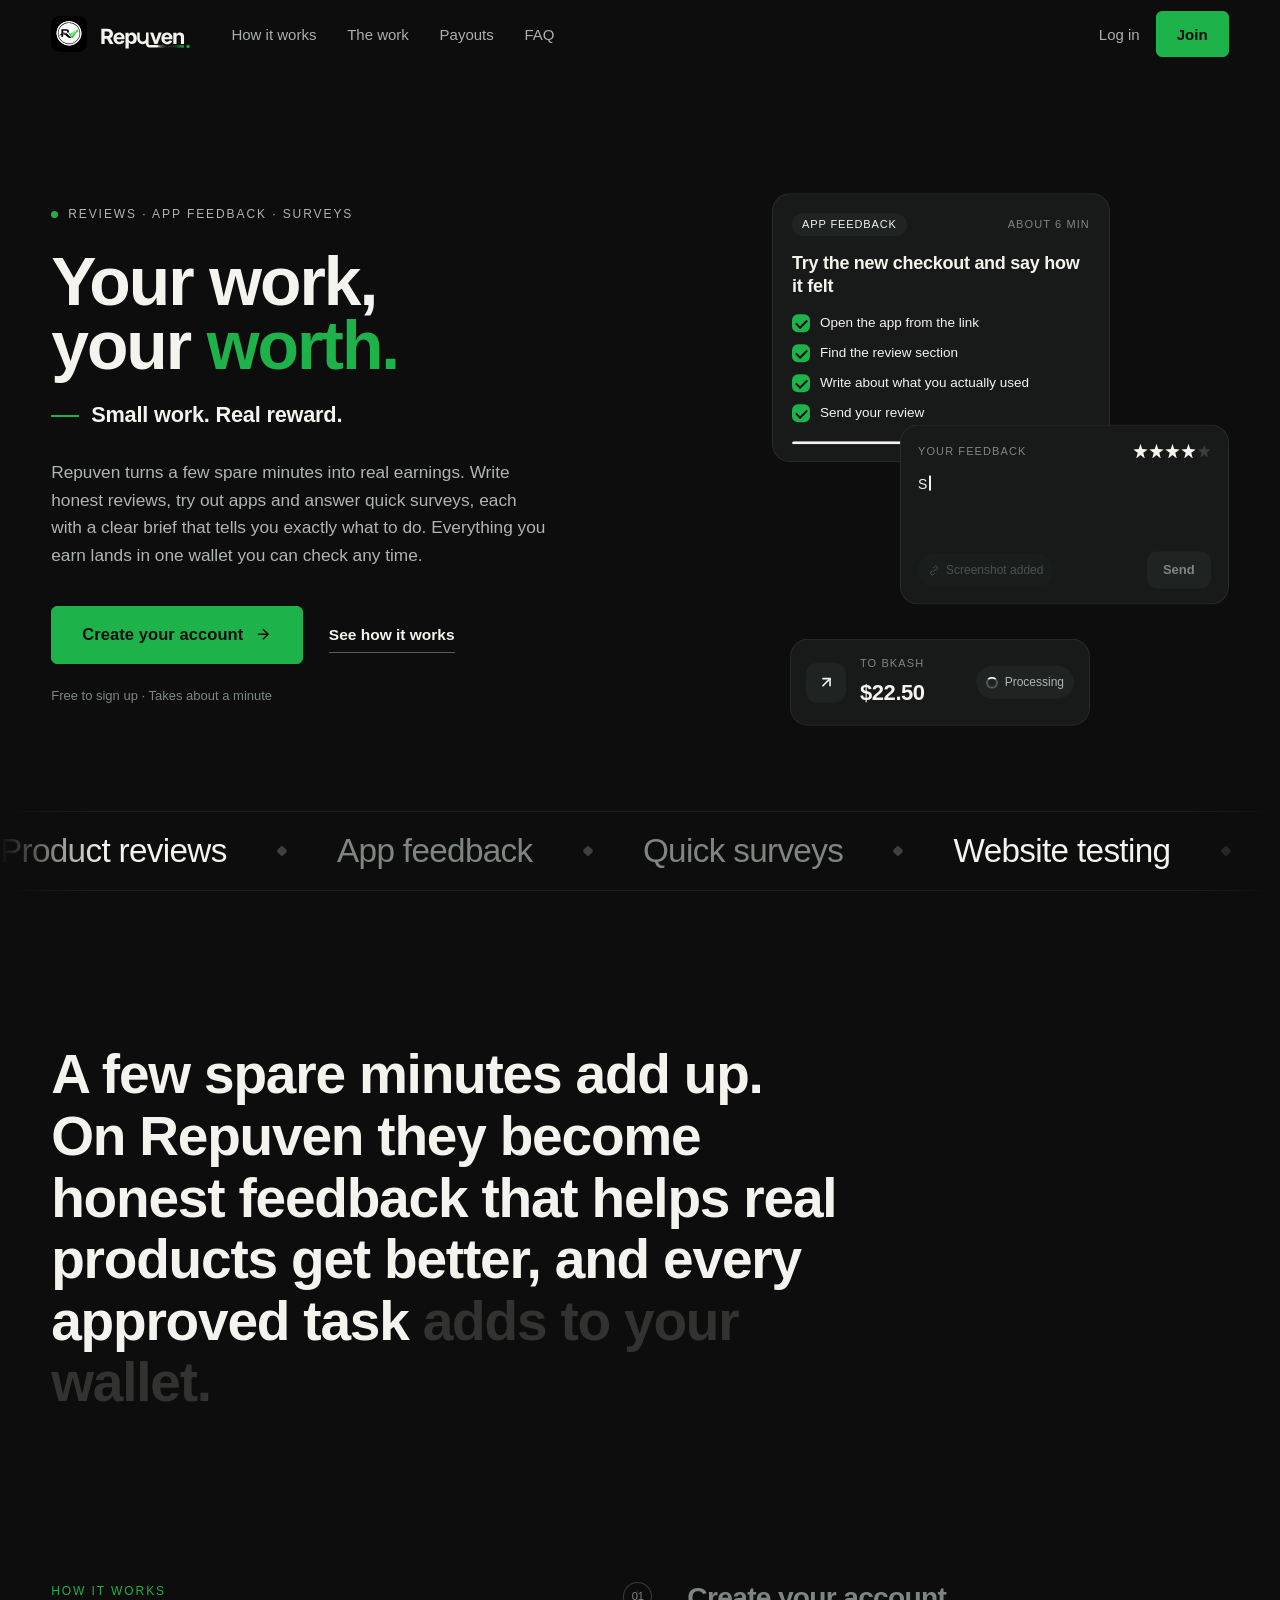
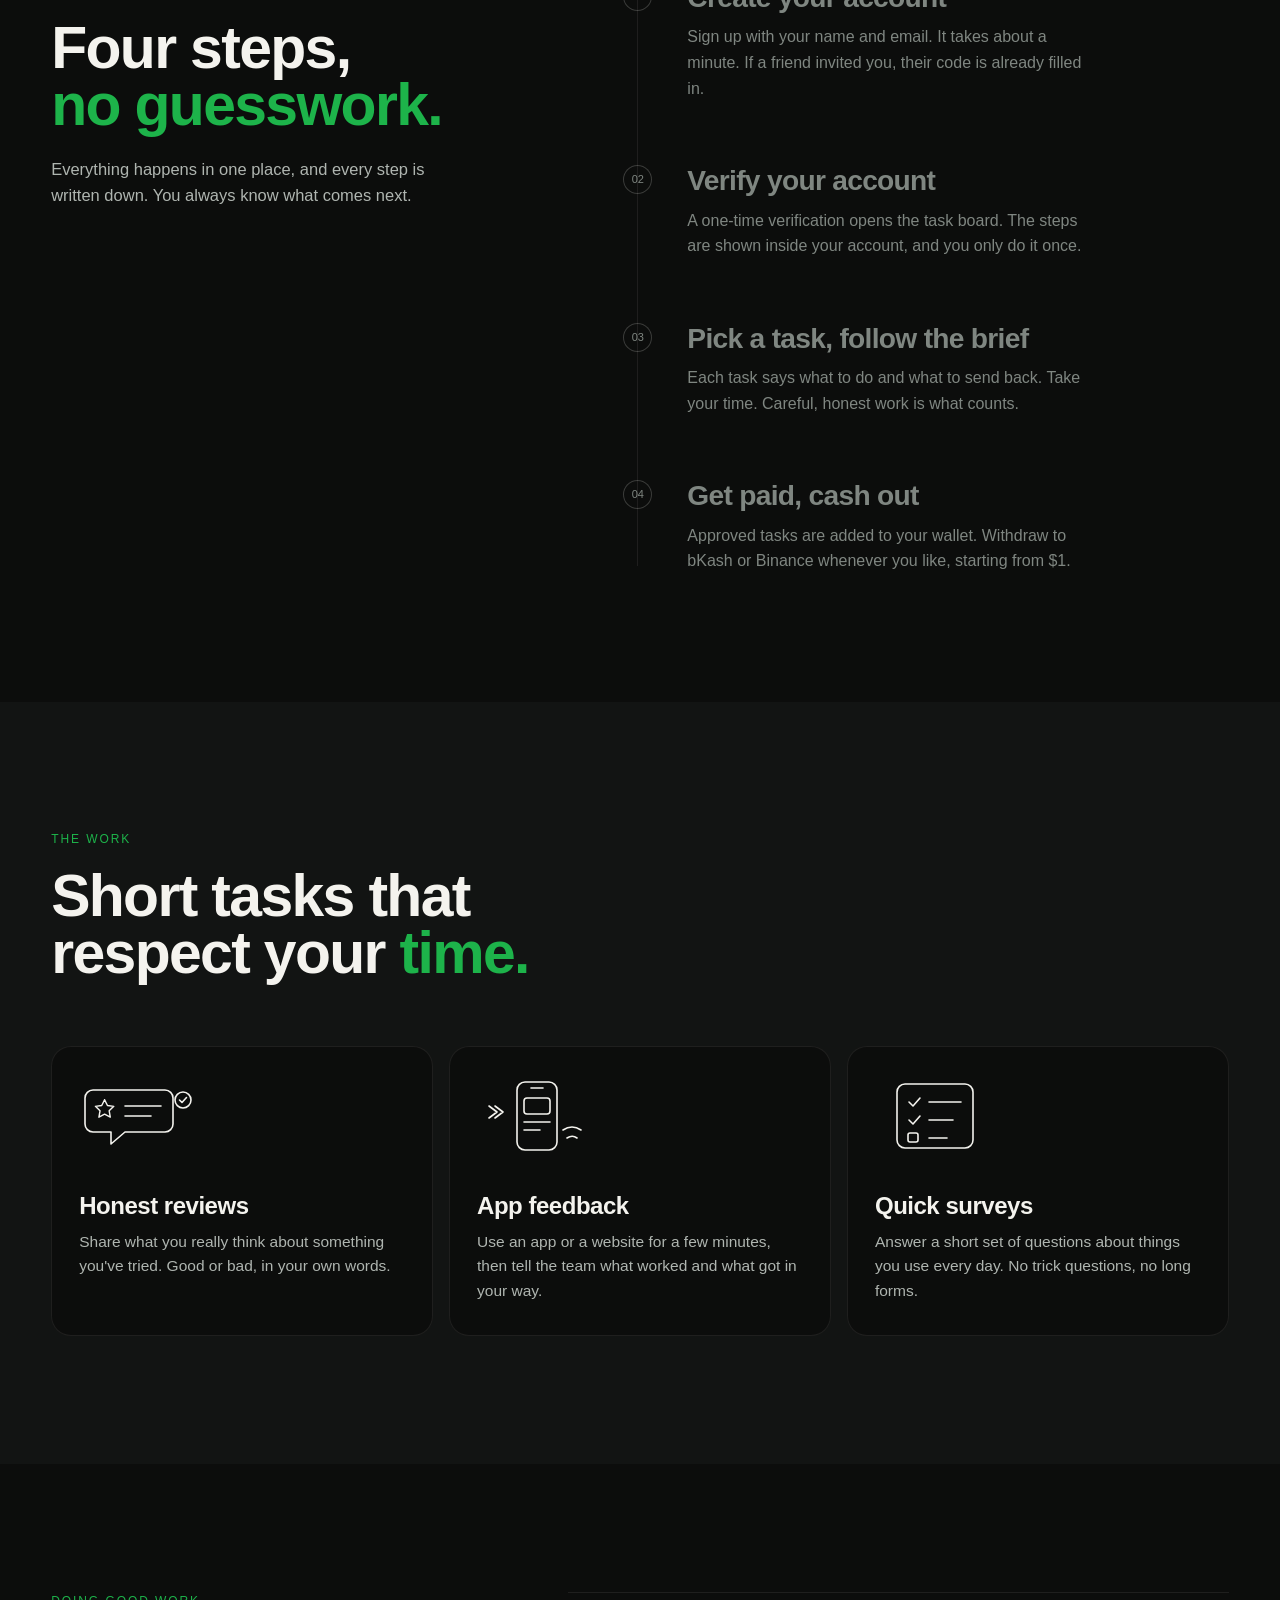
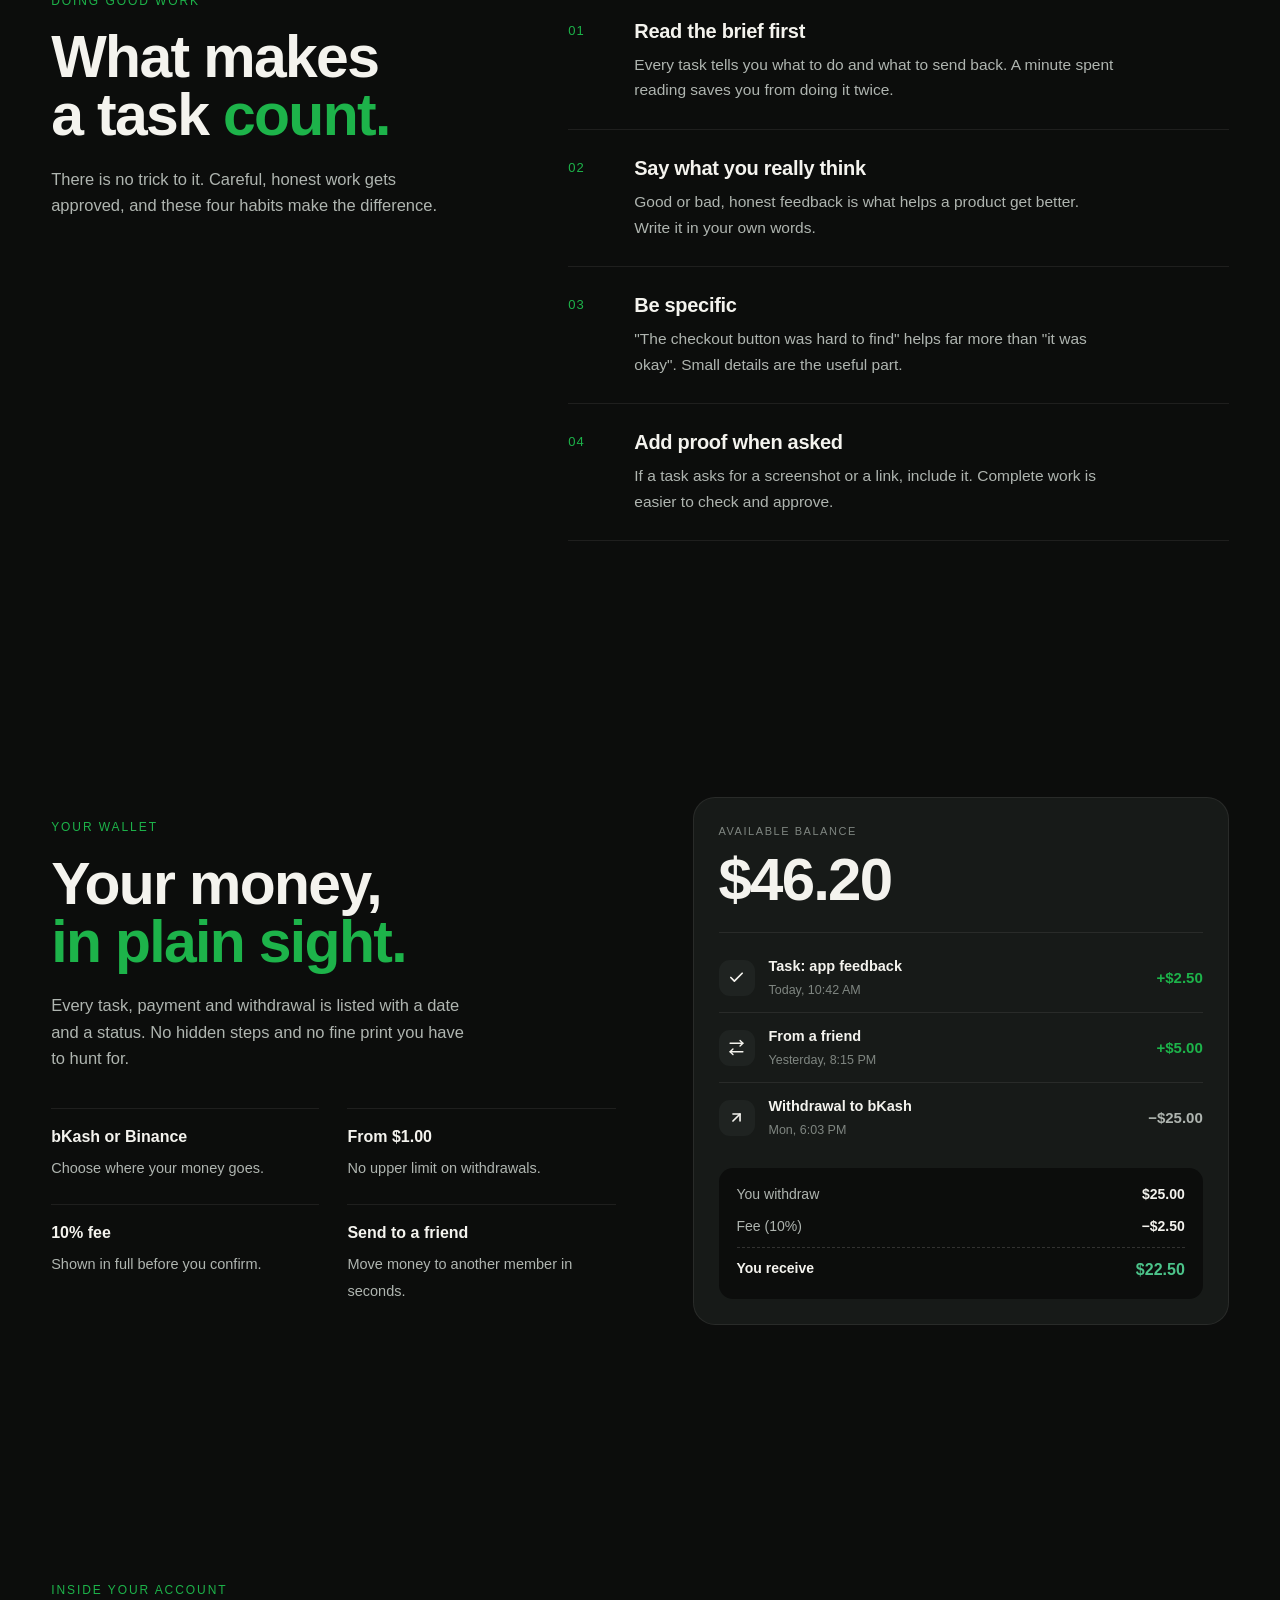
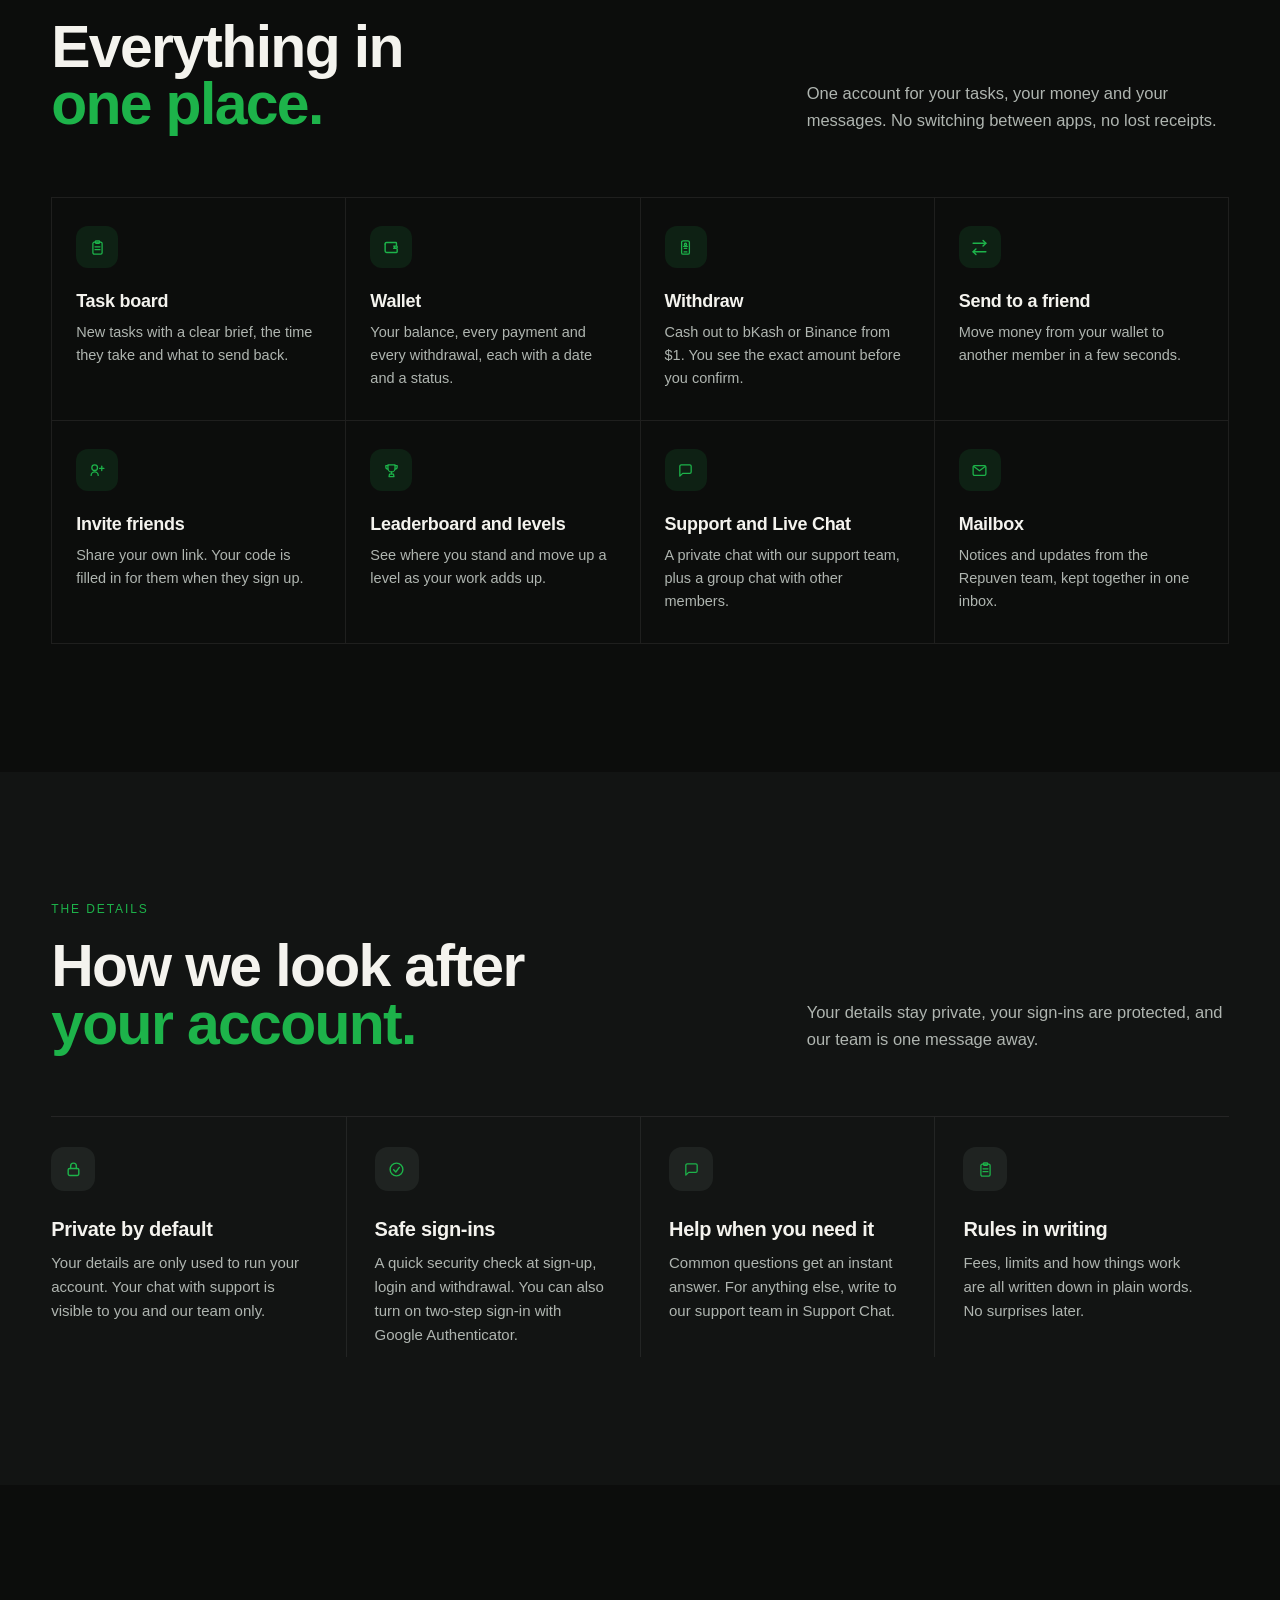
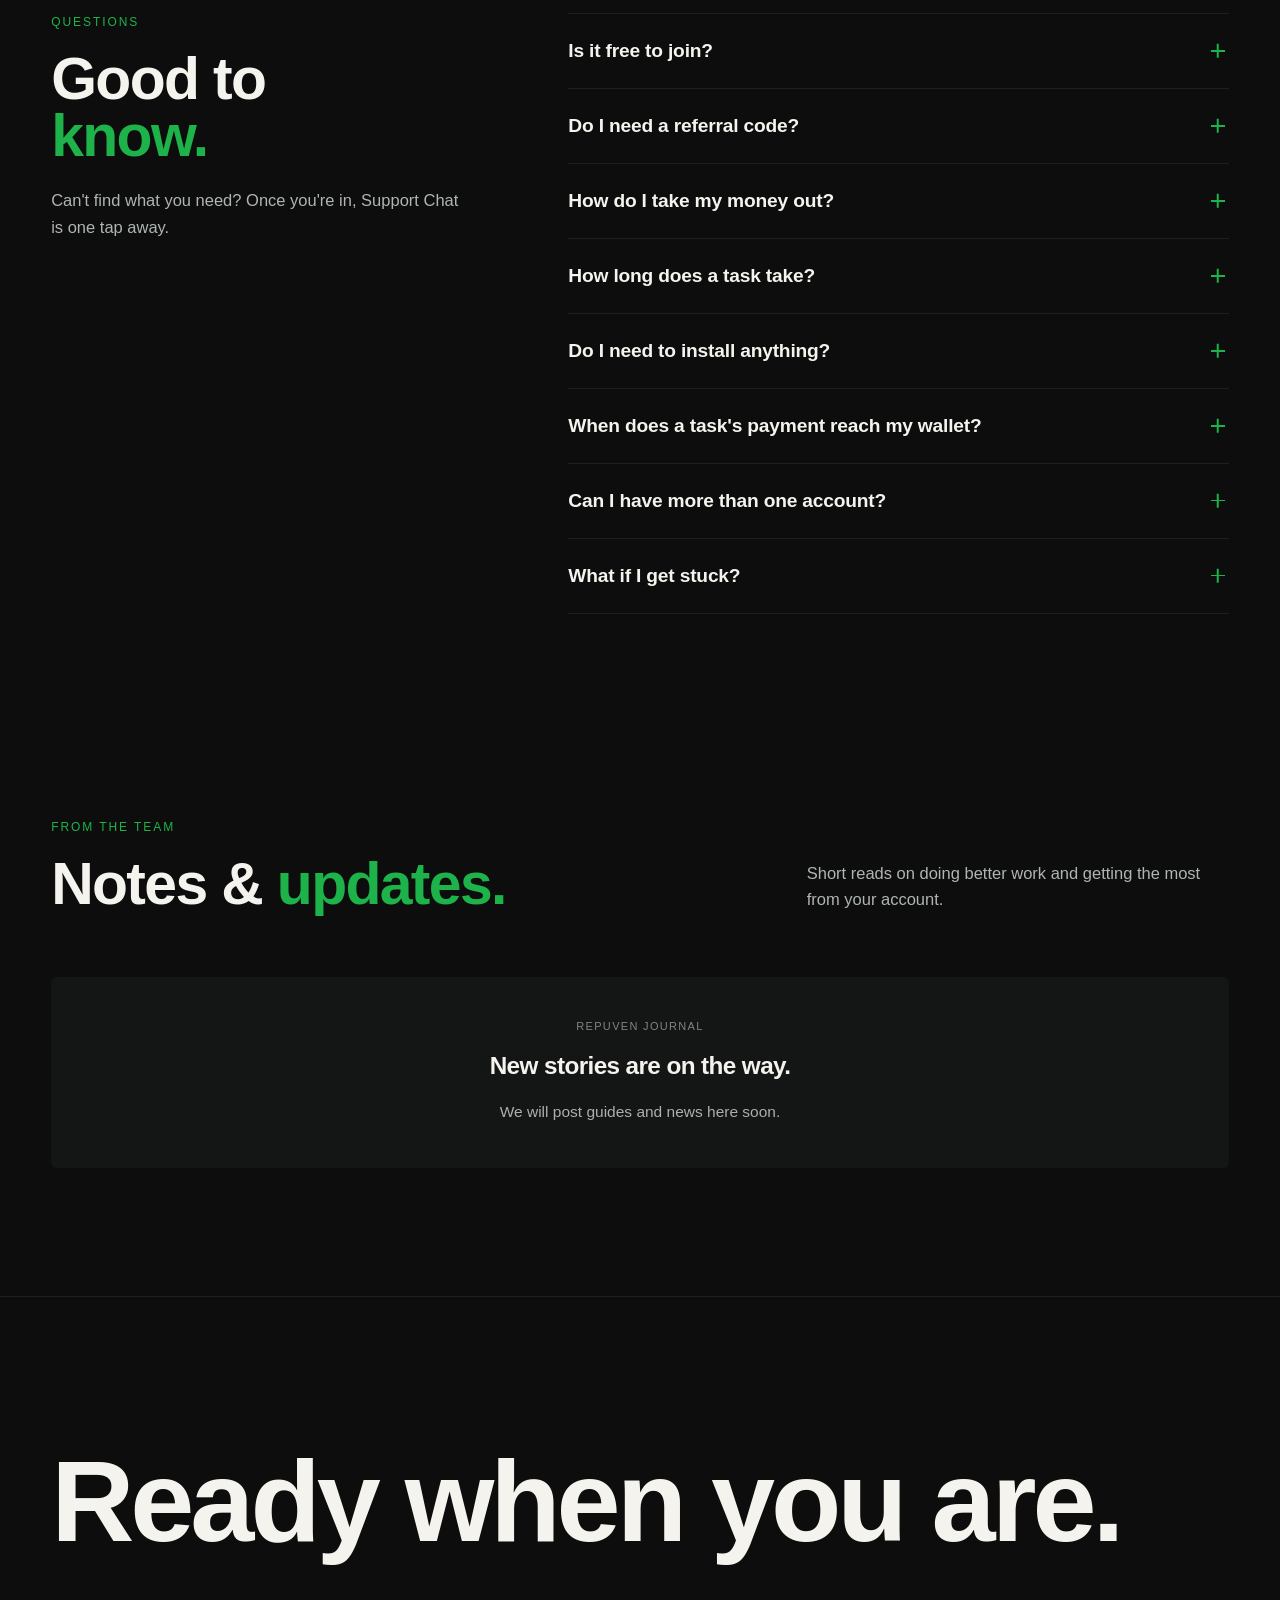
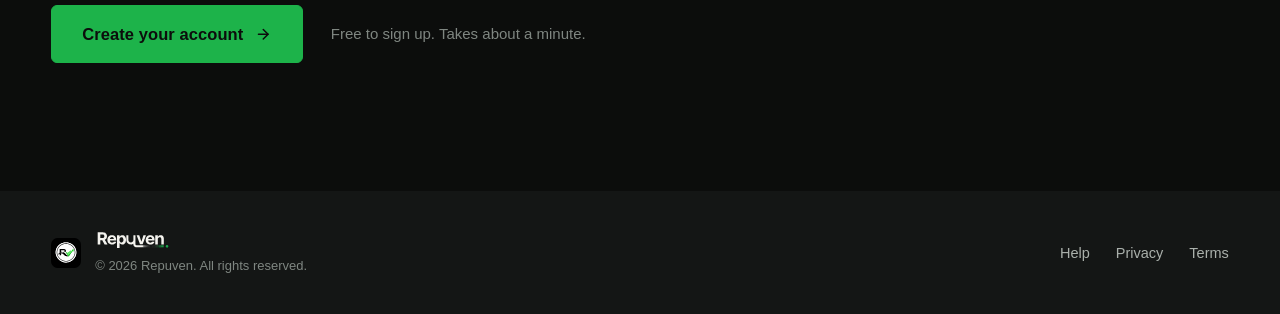
==== commit 98f0e0fd: "Client view: one shared link for all clients The admin panel now shows a single client link (copy, o" ====
--- a/index.html
+++ b/index.html
@@ -50,48 +50,49 @@
 <link href="https://fonts.googleapis.com/css2?family=Bricolage+Grotesque:opsz,wght@12..96,400..800&family=DM+Mono:wght@400;500&family=Instrument+Sans:wght@400..700&family=Instrument+Serif:ital@1&display=swap" rel="stylesheet">
 
 <!-- Styles: base first, then layout, then each part of the app -->
-<link rel="stylesheet" href="assets/css/base.css?v=20261124f">
-<link rel="stylesheet" href="assets/css/landing.css?v=20261124f">
-<link rel="stylesheet" href="assets/css/auth.css?v=20261124f">
-<link rel="stylesheet" href="assets/css/theme.css?v=20261124f">
-<link rel="stylesheet" href="assets/css/landing-sections.css?v=20261124f">
-<link rel="stylesheet" href="assets/css/app.css?v=20261124f">
-<link rel="stylesheet" href="assets/css/docs.css?v=20261124f">
-<link rel="stylesheet" href="assets/css/brand.css?v=20261124f">
-<link rel="stylesheet" href="assets/css/landing-home.css?v=20261124f">
-<link rel="stylesheet" href="assets/css/accounts.css?v=20261124f">
-<link rel="stylesheet" href="assets/css/human-check.css?v=20261124f">
-<link rel="stylesheet" href="assets/css/confirm-sheet.css?v=20261124f">
-<link rel="stylesheet" href="assets/css/home.css?v=20261124f">
-<link rel="stylesheet" href="assets/css/landing-hero.css?v=20261124f">
-<link rel="stylesheet" href="assets/css/landing-more.css?v=20261124f">
-<link rel="stylesheet" href="assets/css/landing-brand.css?v=20261124f">
-<link rel="stylesheet" href="assets/css/announcements.css?v=20261124f">
-<link rel="stylesheet" href="assets/css/support.css?v=20261124f">
-<link rel="stylesheet" href="assets/css/polish.css?v=20261124f">
-<link rel="stylesheet" href="assets/css/typography.css?v=20261124f">
-<link rel="stylesheet" href="assets/css/chat.css?v=20261124f">
-<link rel="stylesheet" href="assets/css/leadership.css?v=20261124f">
-<link rel="stylesheet" href="assets/css/survey.css?v=20261124f">
-<link rel="stylesheet" href="assets/css/payments.css?v=20261124f">
-<link rel="stylesheet" href="assets/css/survey-quota.css?v=20261124f">
-<link rel="stylesheet" href="assets/css/deposit.css?v=20261124f">
-<link rel="stylesheet" href="assets/css/mobile.css?v=20261124f">
-<link rel="stylesheet" href="assets/css/team-link.css?v=20261124f">
-<link rel="stylesheet" href="assets/css/survey-list.css?v=20261124f">
-<link rel="stylesheet" href="assets/css/profile.css?v=20261124f">
-<link rel="stylesheet" href="assets/css/mailbox.css?v=20261124f">
-<link rel="stylesheet" href="assets/css/withdraw.css?v=20261124f">
-<link rel="stylesheet" href="assets/css/payment-security.css?v=20261124f">
-<link rel="stylesheet" href="assets/css/sheets.css?v=20261124f">
-<link rel="stylesheet" href="assets/css/captcha.css?v=20261124f">
-<link rel="stylesheet" href="assets/css/team.css?v=20261124f">
-<link rel="stylesheet" href="assets/css/notifications.css?v=20261124f">
+<link rel="stylesheet" href="assets/css/base.css?v=20261125b">
+<link rel="stylesheet" href="assets/css/landing.css?v=20261125b">
+<link rel="stylesheet" href="assets/css/auth.css?v=20261125b">
+<link rel="stylesheet" href="assets/css/theme.css?v=20261125b">
+<link rel="stylesheet" href="assets/css/landing-sections.css?v=20261125b">
+<link rel="stylesheet" href="assets/css/app.css?v=20261125b">
+<link rel="stylesheet" href="assets/css/docs.css?v=20261125b">
+<link rel="stylesheet" href="assets/css/brand.css?v=20261125b">
+<link rel="stylesheet" href="assets/css/landing-home.css?v=20261125b">
+<link rel="stylesheet" href="assets/css/accounts.css?v=20261125b">
+<link rel="stylesheet" href="assets/css/human-check.css?v=20261125b">
+<link rel="stylesheet" href="assets/css/confirm-sheet.css?v=20261125b">
+<link rel="stylesheet" href="assets/css/home.css?v=20261125b">
+<link rel="stylesheet" href="assets/css/landing-hero.css?v=20261125b">
+<link rel="stylesheet" href="assets/css/landing-more.css?v=20261125b">
+<link rel="stylesheet" href="assets/css/landing-brand.css?v=20261125b">
+<link rel="stylesheet" href="assets/css/announcements.css?v=20261125b">
+<link rel="stylesheet" href="assets/css/support.css?v=20261125b">
+<link rel="stylesheet" href="assets/css/polish.css?v=20261125b">
+<link rel="stylesheet" href="assets/css/typography.css?v=20261125b">
+<link rel="stylesheet" href="assets/css/chat.css?v=20261125b">
+<link rel="stylesheet" href="assets/css/leadership.css?v=20261125b">
+<link rel="stylesheet" href="assets/css/survey.css?v=20261125b">
+<link rel="stylesheet" href="assets/css/payments.css?v=20261125b">
+<link rel="stylesheet" href="assets/css/survey-quota.css?v=20261125b">
+<link rel="stylesheet" href="assets/css/deposit.css?v=20261125b">
+<link rel="stylesheet" href="assets/css/mobile.css?v=20261125b">
+<link rel="stylesheet" href="assets/css/team-link.css?v=20261125b">
+<link rel="stylesheet" href="assets/css/survey-list.css?v=20261125b">
+<link rel="stylesheet" href="assets/css/profile.css?v=20261125b">
+<link rel="stylesheet" href="assets/css/mailbox.css?v=20261125b">
+<link rel="stylesheet" href="assets/css/withdraw.css?v=20261125b">
+<link rel="stylesheet" href="assets/css/payment-security.css?v=20261125b">
+<link rel="stylesheet" href="assets/css/sheets.css?v=20261125b">
+<link rel="stylesheet" href="assets/css/captcha.css?v=20261125b">
+<link rel="stylesheet" href="assets/css/team.css?v=20261125b">
+<link rel="stylesheet" href="assets/css/notifications.css?v=20261125b">
 
 <!-- Scripts that the page needs before it draws -->
-<script src="assets/js/chatkit.js?v=20261124f" id="srv-chatkit"></script>
-<script src="assets/js/captcha.js?v=20261124f"></script>
-<link rel="stylesheet" href="assets/css/alerts.css?v=20261124f">
+<script src="assets/js/chatkit.js?v=20261125b" id="srv-chatkit"></script>
+<script src="assets/js/captcha.js?v=20261125b"></script>
+<link rel="stylesheet" href="assets/css/alerts.css?v=20261125b">
+<link rel="stylesheet" href="assets/css/client-view.css?v=20261125b">
 </head>
 <body>
 <svg id="srv-leader-sprite" xmlns="http://www.w3.org/2000/svg" width="0" height="0" style="position:absolute;width:0;height:0;overflow:hidden" aria-hidden="true" focusable="false">
@@ -705,6 +706,20 @@
 </div>
 
 <!-- ================= PRIVACY / TERMS / HELP ================= -->
+<!-- Client view: a read-only page opened with a link the admin makes (#client/TOKEN). No account needed. -->
+<div id="view-client" class="cv" hidden role="dialog" aria-modal="true" aria-labelledby="cv-title">
+  <header class="cv-top">
+    <div class="cv-in cv-top-in">
+      <span class="cv-brand"><img src="assets/img/logo.svg" alt="" width="30" height="30"><img class="rv-word" src="assets/img/wordmark.svg" alt="Repuven"></span>
+      <span class="cv-chip"><svg viewBox="0 0 24 24" fill="none" stroke="currentColor" stroke-width="1.8" stroke-linecap="round" stroke-linejoin="round"><path d="M2 12s3.6-7 10-7 10 7 10 7-3.6 7-10 7S2 12 2 12Z"/><circle cx="12" cy="12" r="3"/></svg>Client view · read only</span>
+    </div>
+  </header>
+  <main class="cv-in cv-main" id="cv-main" aria-live="polite">
+    <div class="cv-loading"><span class="spinner"></span> Loading…</div>
+  </main>
+  <footer class="cv-in cv-foot">This page only shows information. Nobody can change anything from here, and member names and details stay private.</footer>
+</div>
+
 <div id="view-doc" class="docv" style="display:none" role="dialog" aria-modal="true" aria-labelledby="docv-title">
   <header class="docv-top">
     <div class="docv-top-in">
@@ -1975,11 +1990,11 @@
 </div>
 </div>
 
-<script src="assets/js/supabase-client.js?v=20261124f"></script>
-<script src="assets/js/config.js?v=20261124f"></script>
-<script src="assets/js/app.js?v=20261124f"></script>
-<script src="assets/js/alerts.js?v=20261124f"></script>
-<script src="assets/js/landing.js?v=20261124f"></script>
+<script src="assets/js/supabase-client.js?v=20261125b"></script>
+<script src="assets/js/config.js?v=20261125b"></script>
+<script src="assets/js/app.js?v=20261125b"></script>
+<script src="assets/js/alerts.js?v=20261125b"></script>
+<script src="assets/js/landing.js?v=20261125b"></script>
 
 
 </body>
--- a/assets/css/client-view.css
+++ b/assets/css/client-view.css
@@ -0,0 +1,100 @@
+/* Client view (#client/TOKEN): read-only page for clients, opened from a link the admin makes */
+html.cv-open, html.cv-open body{ overflow:hidden !important; }
+.cv{ position:fixed; inset:0; z-index:9000; overflow-y:auto; -webkit-overflow-scrolling:touch;
+  background:#0B0C0B; color:#C9CDC8; font-family:"Instrument Sans",system-ui,sans-serif; }
+.cv[hidden]{ display:none !important; }
+.cv-in{ width:min(1120px, 100%); margin:0 auto; padding-left:24px; padding-right:24px; }
+.cv-top{ position:sticky; top:0; z-index:2; background:rgba(11,12,11,.86); backdrop-filter:blur(12px); -webkit-backdrop-filter:blur(12px); border-bottom:1px solid rgba(255,255,255,.06); }
+.cv-top-in{ display:flex; align-items:center; justify-content:space-between; gap:12px; height:64px; }
+.cv-brand{ display:flex; align-items:center; gap:10px; }
+.cv-brand .rv-word{ height:20px; }
+.cv-chip{ display:inline-flex; align-items:center; gap:8px; padding:8px 12px; border-radius:999px; background:rgba(155,225,93,.1); color:#B8EC86; font:500 12.5px/1 "DM Mono",ui-monospace,monospace; letter-spacing:.02em; white-space:nowrap; }
+.cv-chip svg{ width:15px; height:15px; }
+.cv-main{ padding-top:40px; padding-bottom:24px; }
+.cv-loading{ display:flex; align-items:center; gap:10px; padding:80px 0; justify-content:center; color:#8C918B; }
+
+.cv-hero{ margin-bottom:30px; }
+.cv-kicker{ margin:0 0 10px; color:#9BE15D; font:500 12px/1 "DM Mono",ui-monospace,monospace; letter-spacing:.14em; text-transform:uppercase; }
+.cv-hero h1{ margin:0 0 12px; color:#F4F3EE; font:700 clamp(30px,4.4vw,48px)/1.06 "Bricolage Grotesque",system-ui,sans-serif; letter-spacing:-.03em; }
+.cv-hero p{ margin:0; max-width:68ch; font-size:16px; line-height:1.6; }
+.cv-meta{ display:flex; flex-wrap:wrap; align-items:center; gap:8px 16px; margin-top:16px; font-size:13.5px; color:#8C918B; }
+.cv-meta .cv-for{ color:#F4F3EE; font-weight:600; }
+.cv-btn{ display:inline-flex; align-items:center; gap:8px; height:36px; padding:0 14px; border:0; border-radius:10px; background:rgba(255,255,255,.07); color:#F4F3EE; font:600 13.5px/1 inherit; cursor:pointer; }
+.cv-btn:hover{ background:rgba(255,255,255,.12); }
+.cv-btn svg{ width:15px; height:15px; }
+
+.cv-stats{ display:grid; grid-template-columns:repeat(3,minmax(0,1fr)); gap:14px; margin-bottom:16px; }
+.cv-stat{ padding:20px; border-radius:18px; background:#141514; border:1px solid rgba(255,255,255,.06); }
+.cv-stat-label{ display:flex; align-items:center; gap:8px; font-size:13.5px; color:#8C918B; }
+.cv-stat-label svg{ width:17px; height:17px; color:#9BE15D; }
+.cv-stat-value{ margin-top:12px; color:#F4F3EE; font:700 34px/1 "Bricolage Grotesque",system-ui,sans-serif; letter-spacing:-.02em; font-variant-numeric:tabular-nums; }
+.cv-stat-sub{ margin-top:6px; font-size:13px; color:#8C918B; }
+.cv-stat.is-main{ background:linear-gradient(160deg, rgba(155,225,93,.14), rgba(155,225,93,.03) 60%), #141514; border-color:rgba(155,225,93,.22); }
+
+.cv-card{ padding:22px; margin-bottom:16px; border-radius:18px; background:#141514; border:1px solid rgba(255,255,255,.06); }
+.cv-card-head{ display:flex; align-items:baseline; justify-content:space-between; gap:12px; margin-bottom:16px; flex-wrap:wrap; }
+.cv-card h2{ margin:0; color:#F4F3EE; font:700 20px/1.2 "Bricolage Grotesque",system-ui,sans-serif; letter-spacing:-.01em; }
+.cv-card-head span{ font-size:13px; color:#8C918B; }
+
+.cv-chart{ display:grid; grid-template-columns:repeat(30,minmax(0,1fr)); align-items:end; gap:4px; height:180px; padding-top:8px; }
+.cv-bar{ position:relative; height:100%; display:flex; align-items:flex-end; }
+.cv-bar i{ display:block; width:100%; min-height:2px; border-radius:4px 4px 1px 1px; background:#9BE15D; opacity:.9; }
+.cv-bar:hover i{ opacity:1; background:#B8EC86; }
+.cv-bar b{ position:absolute; left:50%; bottom:calc(100% + 6px); transform:translateX(-50%); padding:4px 7px; border-radius:6px; background:#F4F3EE; color:#0B0C0B; font:600 11.5px/1.2 inherit; white-space:nowrap; opacity:0; pointer-events:none; transition:opacity .15s; z-index:1; }
+.cv-bar:hover b{ opacity:1; }
+.cv-axis{ display:flex; justify-content:space-between; margin-top:8px; font-size:12px; color:#6B706A; }
+
+.cv-steps{ display:grid; grid-template-columns:repeat(4,minmax(0,1fr)); gap:14px; counter-reset:cv; }
+.cv-step{ position:relative; padding:18px; border-radius:14px; background:rgba(255,255,255,.03); }
+.cv-step::before{ counter-increment:cv; content:counter(cv); display:grid; place-items:center; width:28px; height:28px; margin-bottom:12px; border-radius:50%; background:#9BE15D; color:#06120C; font:700 13px/1 inherit; }
+.cv-step h3{ margin:0 0 6px; color:#F4F3EE; font-size:15.5px; }
+.cv-step p{ margin:0; font-size:13.5px; line-height:1.55; }
+
+.cv-grid2{ display:grid; grid-template-columns:minmax(0,1.6fr) minmax(0,1fr); gap:16px; }
+.cv-grid2 > .cv-card{ margin-bottom:0; min-width:0; }
+.cv-tablewrap{ overflow-x:auto; margin:0 -22px; padding:0 22px; }
+.cv-table{ width:100%; border-collapse:collapse; font-size:14px; }
+.cv-table th{ padding:0 10px 10px; text-align:left; font-weight:500; font-size:12.5px; color:#8C918B; white-space:nowrap; border-bottom:1px solid rgba(255,255,255,.07); }
+.cv-table td{ padding:12px 10px; border-bottom:1px solid rgba(255,255,255,.05); vertical-align:middle; }
+.cv-table tr:last-child td{ border-bottom:0; }
+.cv-table th:first-child, .cv-table td:first-child{ padding-left:0; }
+.cv-table th:last-child, .cv-table td:last-child{ padding-right:0; }
+.cv-table .num{ text-align:right; font-variant-numeric:tabular-nums; white-space:nowrap; }
+.cv-task{ color:#F4F3EE; font-weight:600; line-height:1.35; }
+.cv-task small{ display:block; margin-top:3px; font-weight:400; font-size:12.5px; color:#8C918B; }
+.cv-done{ color:#B8EC86; font-weight:600; }
+.cv-more{ margin-top:14px; }
+
+.cv-feed{ list-style:none; margin:0; padding:0; display:grid; gap:2px; }
+.cv-feed li{ display:grid; grid-template-columns:auto minmax(0,1fr); gap:12px; align-items:center; padding:10px 0; border-bottom:1px solid rgba(255,255,255,.05); }
+.cv-feed li:last-child{ border-bottom:0; }
+.cv-feed-dot{ width:30px; height:30px; display:grid; place-items:center; border-radius:50%; background:rgba(155,225,93,.12); color:#9BE15D; }
+.cv-feed-dot svg{ width:15px; height:15px; }
+.cv-feed b{ display:block; color:#F4F3EE; font-size:14px; font-weight:600; overflow:hidden; text-overflow:ellipsis; white-space:nowrap; }
+.cv-feed span{ font-size:12.5px; color:#8C918B; }
+.cv-empty{ padding:24px 0; text-align:center; color:#8C918B; }
+
+.cv-bad{ max-width:520px; margin:60px auto; padding:34px 26px; border-radius:20px; background:#141514; text-align:center; }
+.cv-bad h1{ margin:0 0 10px; color:#F4F3EE; font:700 24px/1.2 "Bricolage Grotesque",system-ui,sans-serif; }
+.cv-bad p{ margin:0; line-height:1.6; }
+.cv-foot{ padding-top:8px; padding-bottom:40px; font-size:12.5px; color:#6B706A; }
+
+@media (max-width: 900px){
+  .cv-stats{ grid-template-columns:repeat(2,minmax(0,1fr)); }
+  .cv-steps{ grid-template-columns:repeat(2,minmax(0,1fr)); }
+  .cv-grid2{ grid-template-columns:1fr; }
+  .cv-grid2 > .cv-card{ margin-bottom:0; }
+}
+@media (max-width: 560px){
+  .cv-in{ padding-left:16px; padding-right:16px; }
+  .cv-main{ padding-top:28px; }
+  .cv-chip{ padding:7px 10px; font-size:11.5px; }
+  .cv-brand .rv-word{ display:none; }
+  .cv-stat{ padding:16px; }
+  .cv-stat-value{ font-size:28px; }
+  .cv-steps{ grid-template-columns:1fr; }
+  .cv-card{ padding:18px; }
+  .cv-tablewrap{ margin:0 -18px; padding:0 18px; }
+  .cv-chart{ height:140px; gap:2px; }
+  .cv-table .hide-sm{ display:none; }
+}
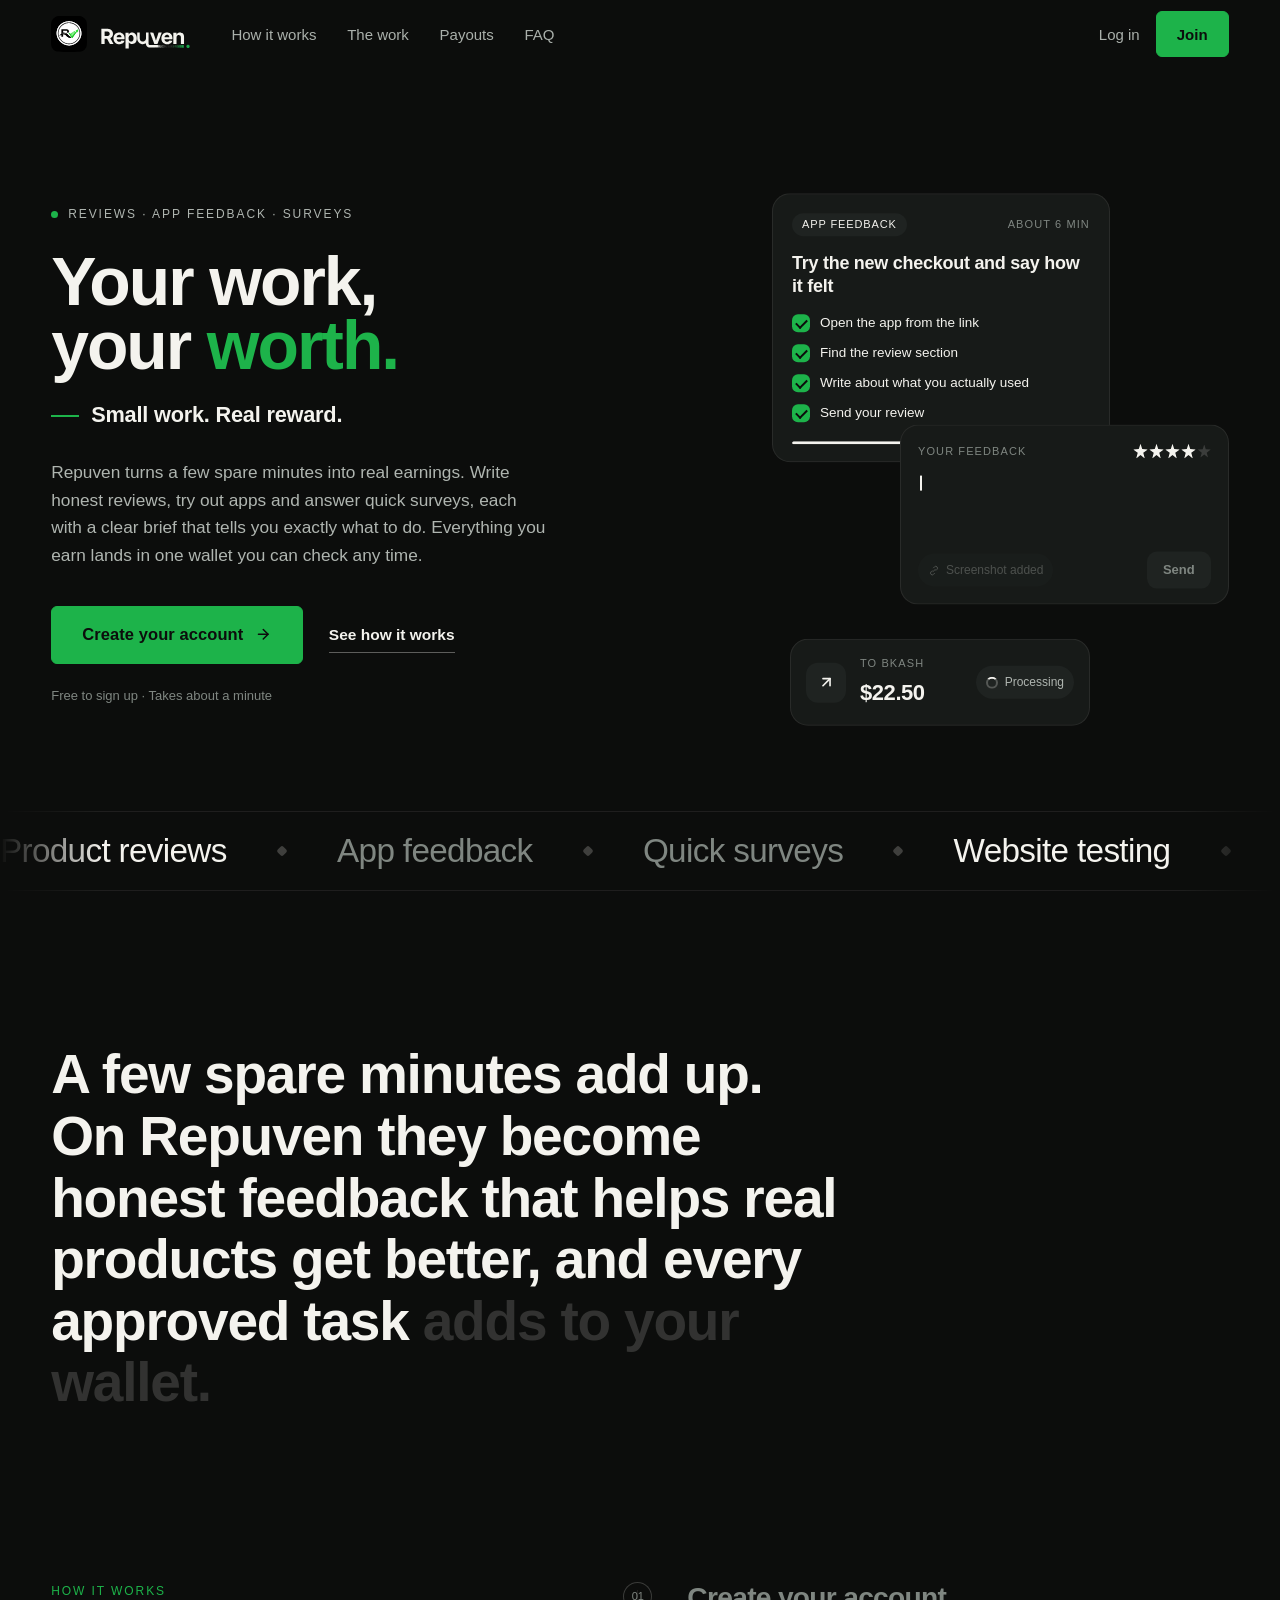
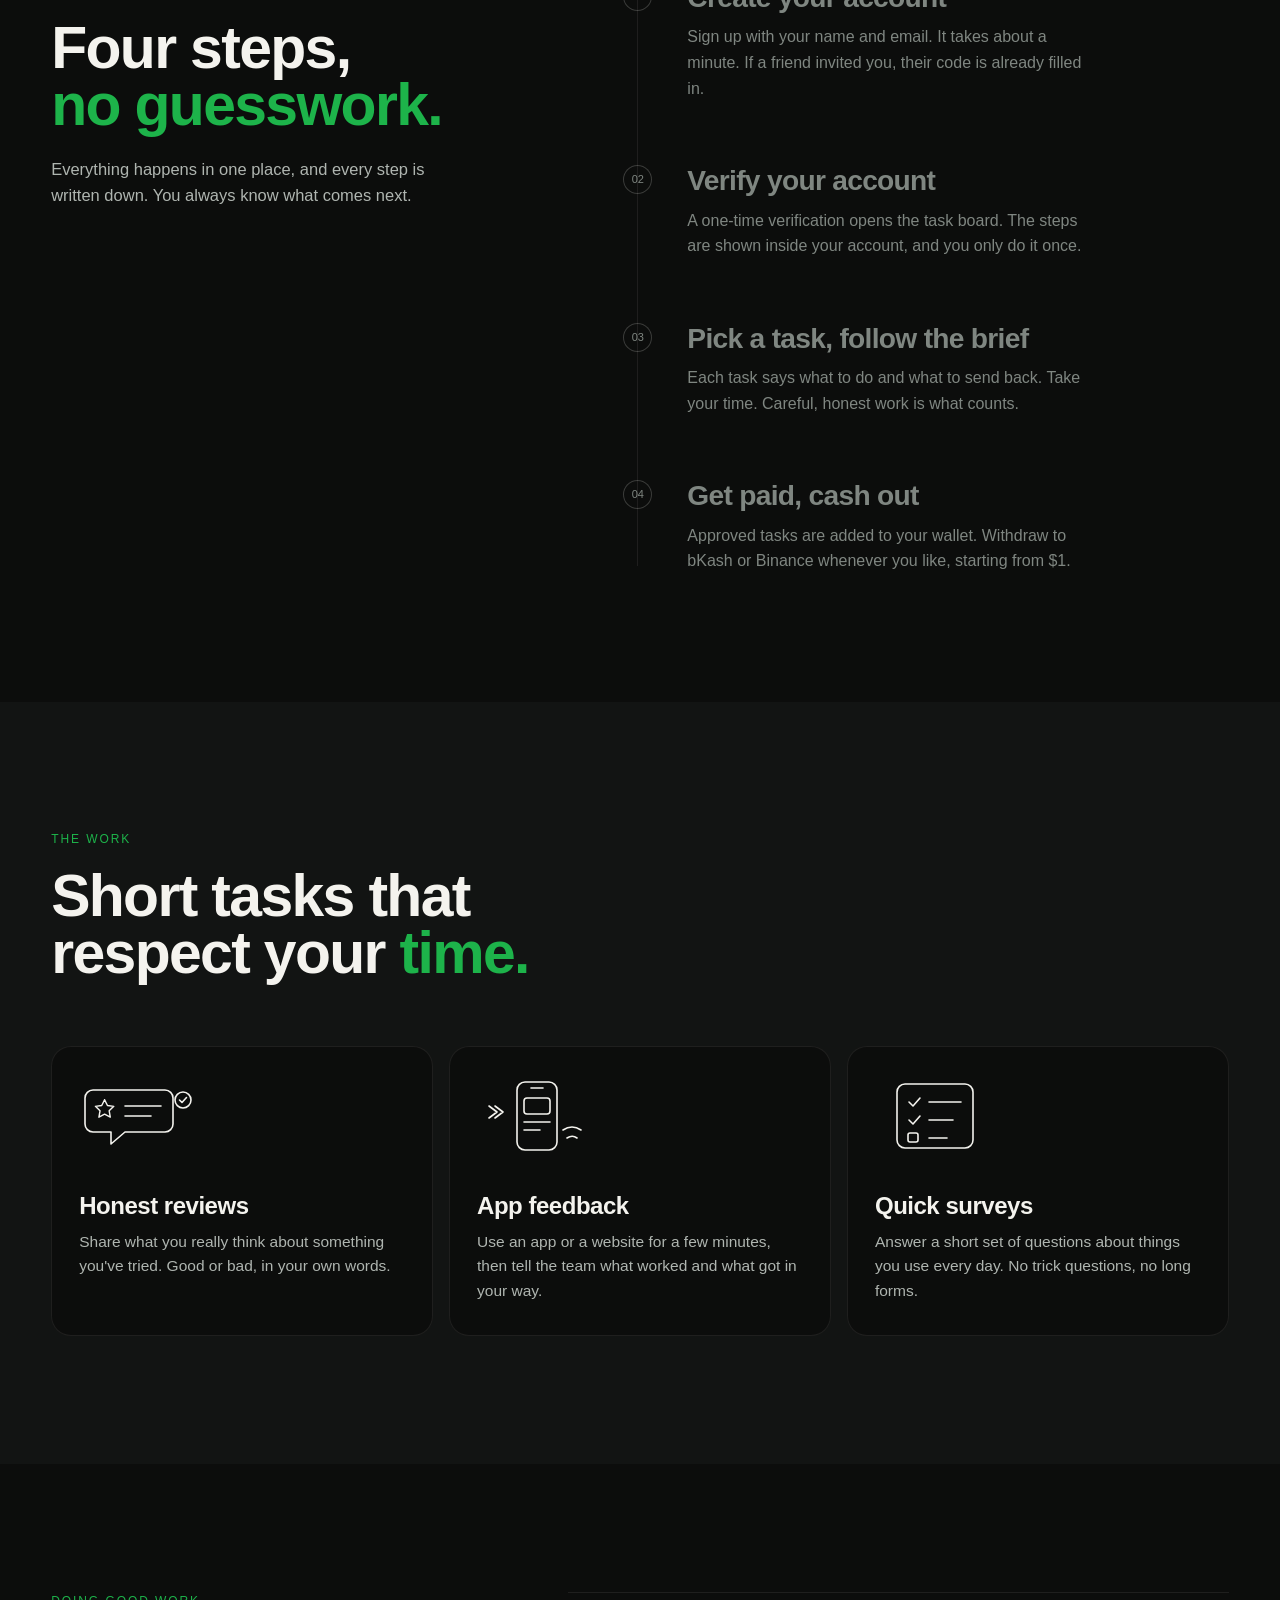
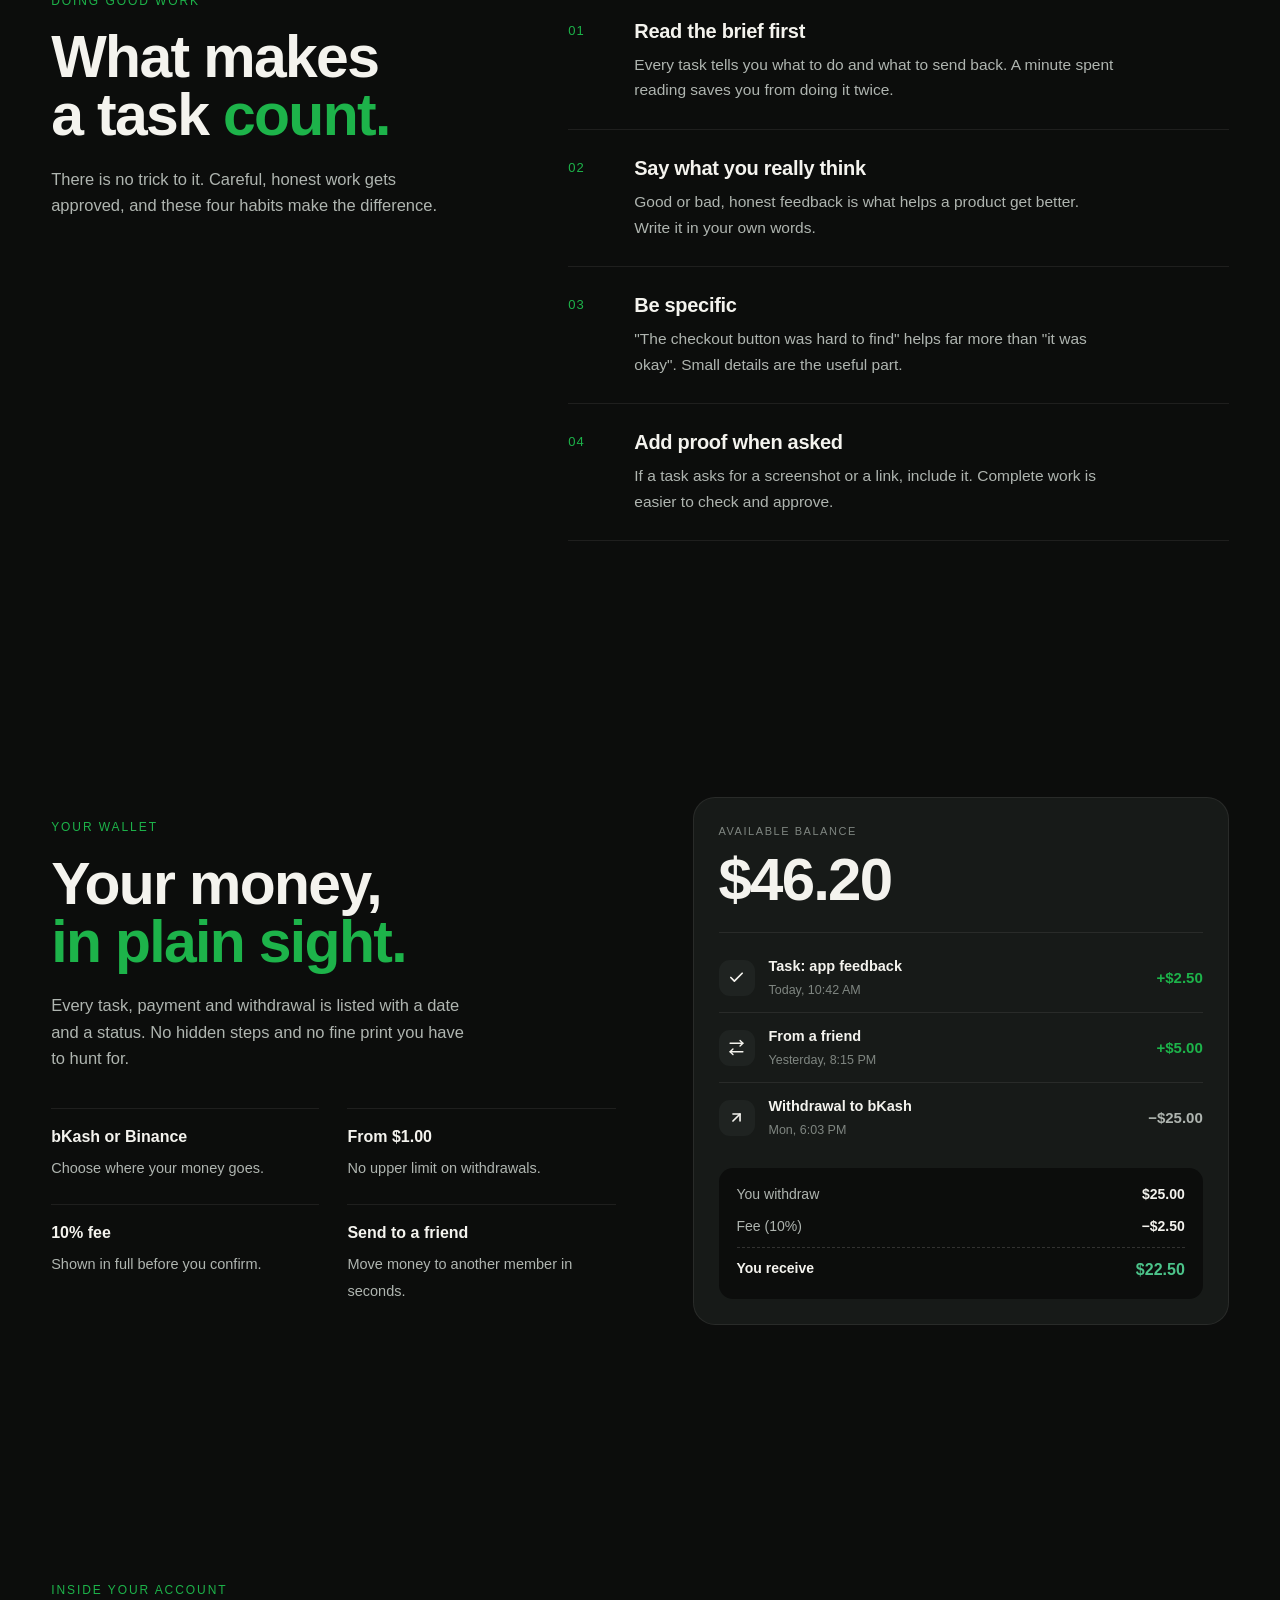
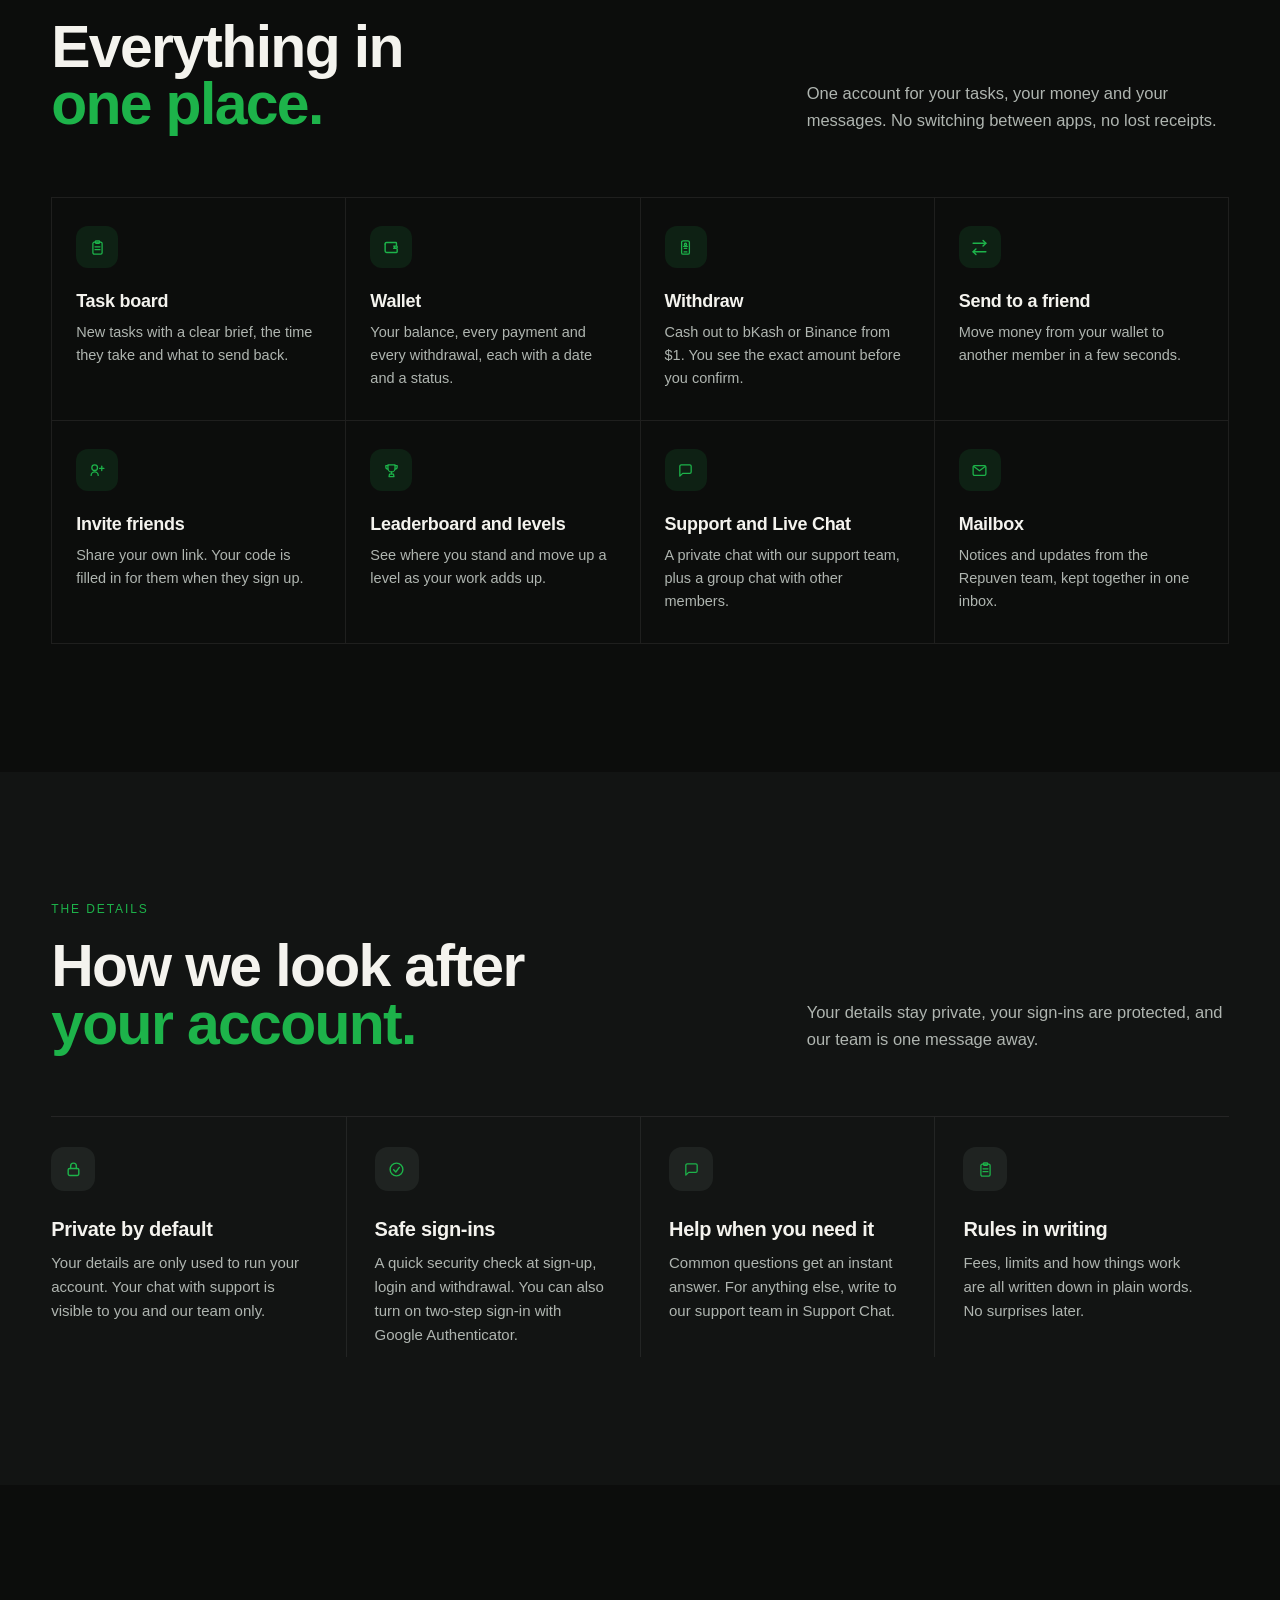
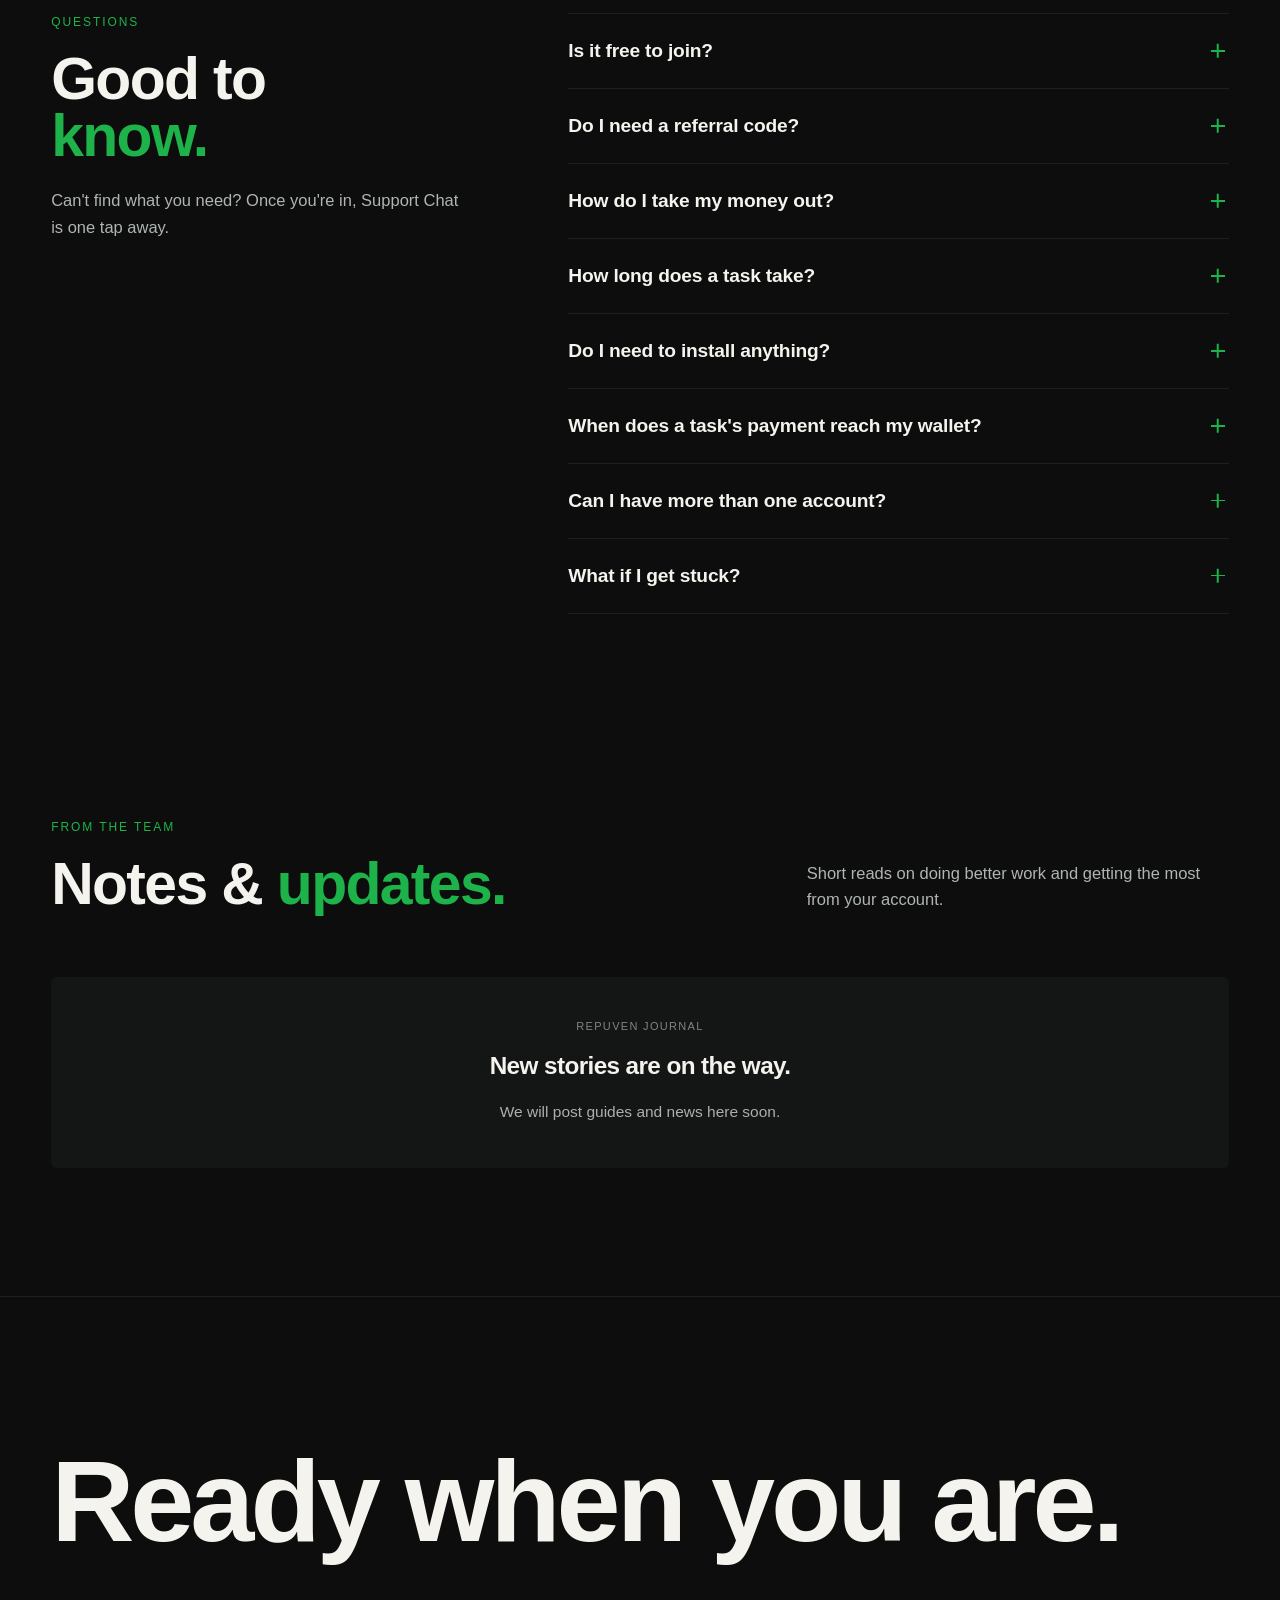
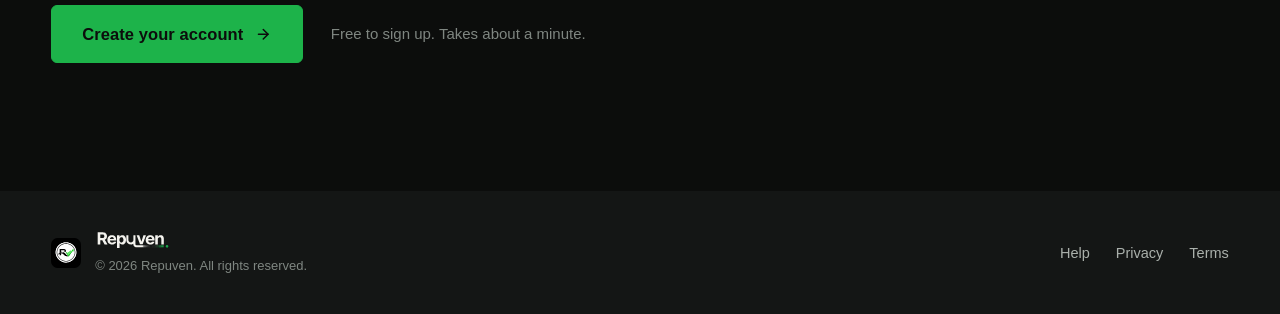
==== commit 6e453771: "Client view: show the Survey page read only The client link now opens the same task cards members se" ====
--- a/index.html
+++ b/index.html
@@ -92,7 +92,7 @@
 <script src="assets/js/chatkit.js?v=20261125b" id="srv-chatkit"></script>
 <script src="assets/js/captcha.js?v=20261125b"></script>
 <link rel="stylesheet" href="assets/css/alerts.css?v=20261125b">
-<link rel="stylesheet" href="assets/css/client-view.css?v=20261125b">
+<link rel="stylesheet" href="assets/css/client-view.css?v=20261125c">
 </head>
 <body>
 <svg id="srv-leader-sprite" xmlns="http://www.w3.org/2000/svg" width="0" height="0" style="position:absolute;width:0;height:0;overflow:hidden" aria-hidden="true" focusable="false">
@@ -1992,7 +1992,7 @@
 
 <script src="assets/js/supabase-client.js?v=20261125b"></script>
 <script src="assets/js/config.js?v=20261125b"></script>
-<script src="assets/js/app.js?v=20261125b"></script>
+<script src="assets/js/app.js?v=20261125c"></script>
 <script src="assets/js/alerts.js?v=20261125b"></script>
 <script src="assets/js/landing.js?v=20261125b"></script>
 
--- a/assets/css/client-view.css
+++ b/assets/css/client-view.css
@@ -98,3 +98,20 @@
   .cv-chart{ height:140px; gap:2px; }
   .cv-table .hide-sm{ display:none; }
 }
+
+/* ---- client view shows the member Survey page, read only ---- */
+.cv{ --bg:#0C0D0C; --white:#141615; --surface:#141615; --surface-2:#1B1E1C; --surface-3:#242826;
+  --ink:#F4F3EE; --text:#C9CDC8; --muted:#8E958F; --line:transparent; --rule:rgba(244,243,238,.07);
+  --btn:#F4F3EE; --btn-hover:#E1E0D9; --btn-ink:#0C0D0C;
+  --ok:#4CC38A; --ok-soft:rgba(76,195,138,.14); --warn:#E0B25A; --warn-soft:rgba(224,178,90,.14); }
+.cv-main{ padding-top:24px; padding-bottom:24px; }
+.cv-svx .svx-bar .cv-btn{ flex:none; }
+.cv-svx .svx-sum.cv-sum{ grid-template-columns:repeat(4,minmax(0,1fr)); }
+.cv-svx .svx-card.is-view{ cursor:default; }
+.svx-view-tray{ display:flex; flex-direction:column; align-items:flex-end; gap:4px; text-align:right; }
+.svx-feat-side .svx-view-tray{ align-items:stretch; text-align:left; }
+.svx-view-sub{ font-size:12px; color:var(--muted); white-space:nowrap; }
+@media (max-width:640px){
+  .cv-svx .svx-sum.cv-sum{ grid-template-columns:repeat(2,minmax(0,1fr)); }
+  .cv-svx .svx-sum.cv-sum > div:nth-child(3)::before{ display:none; }
+}
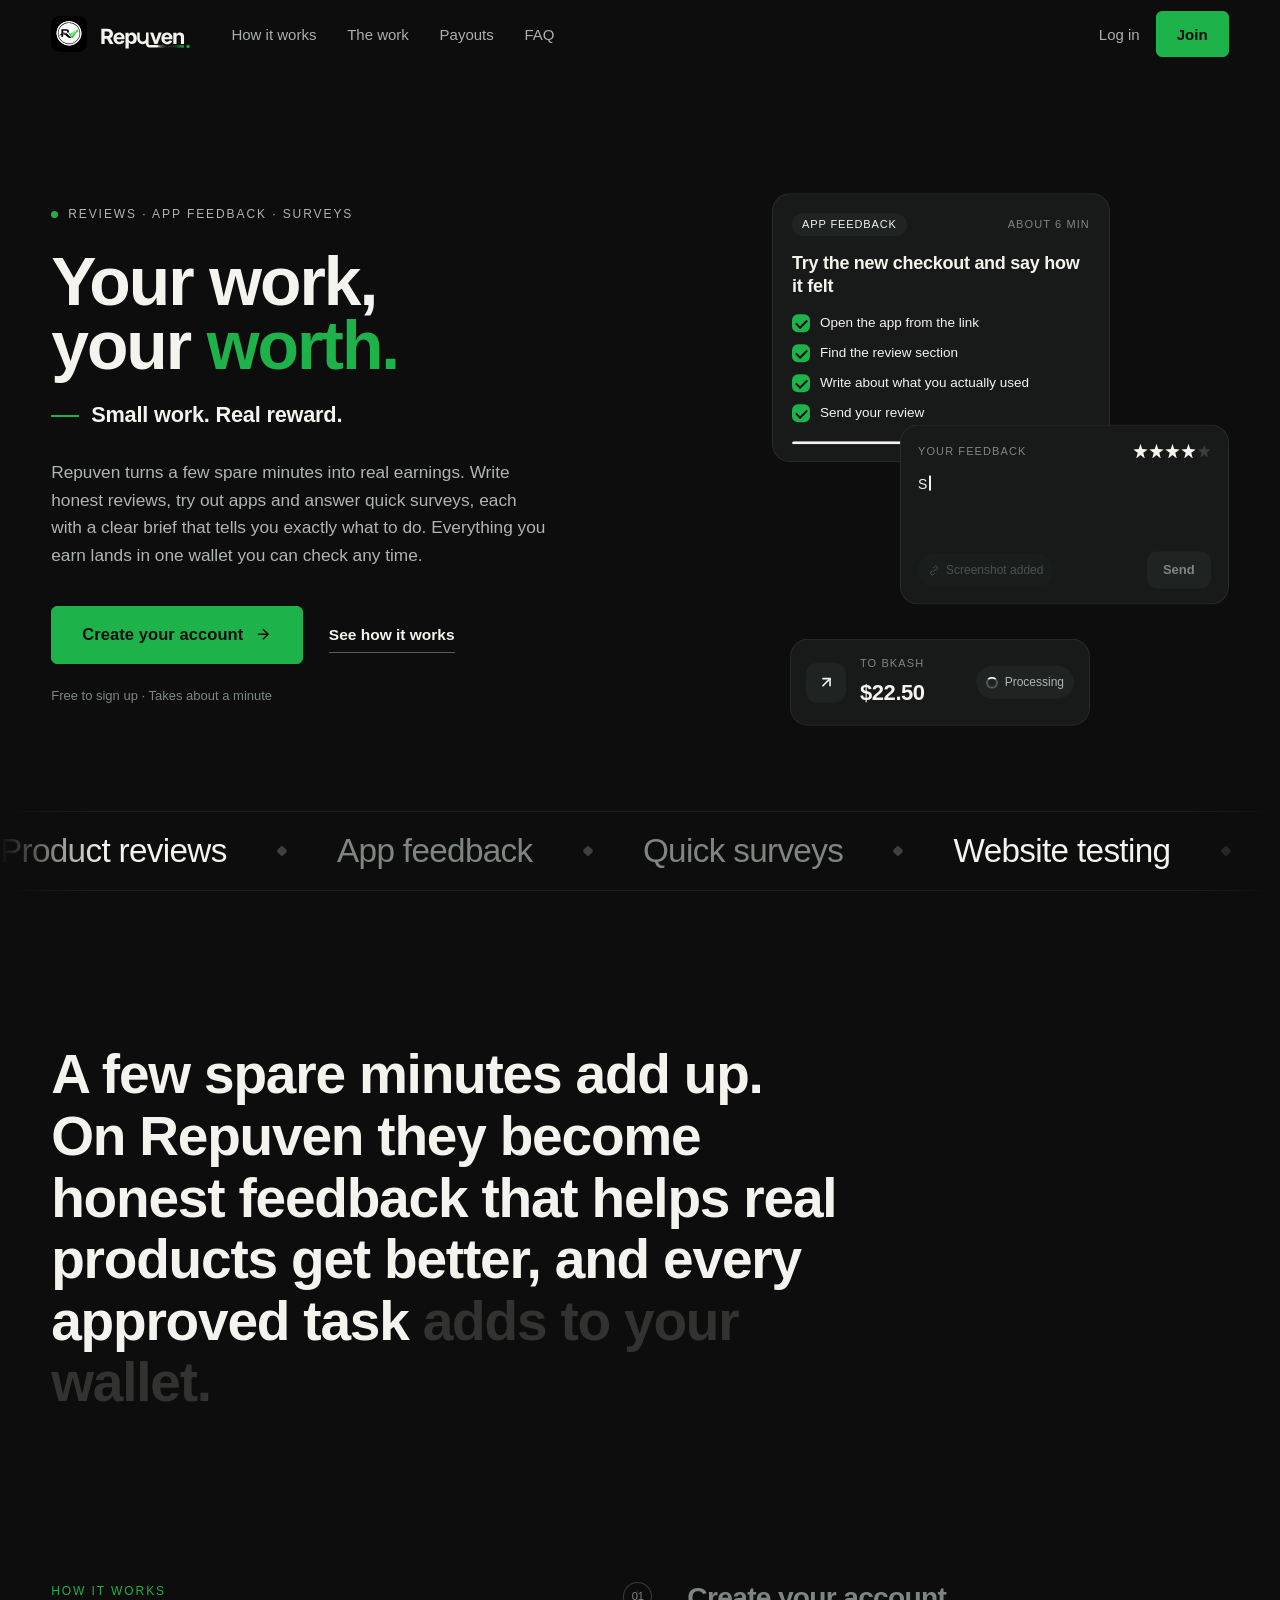
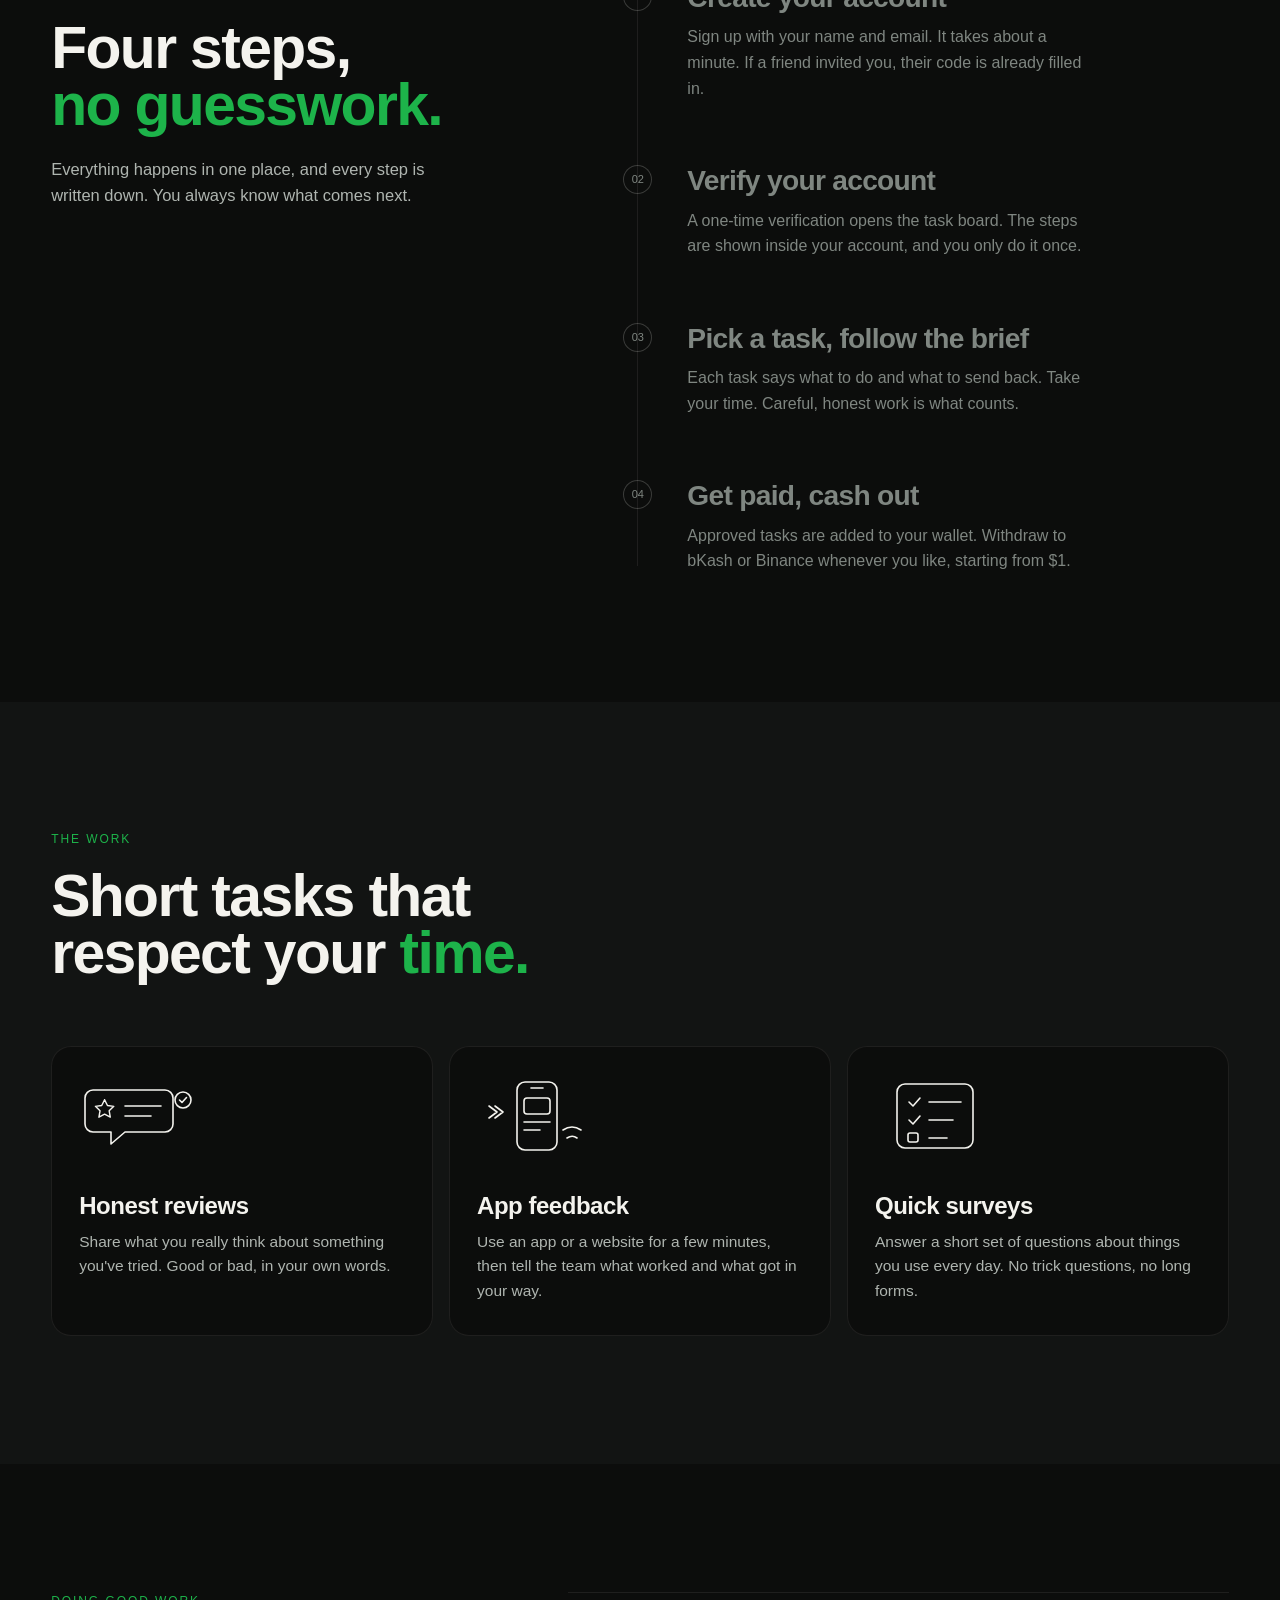
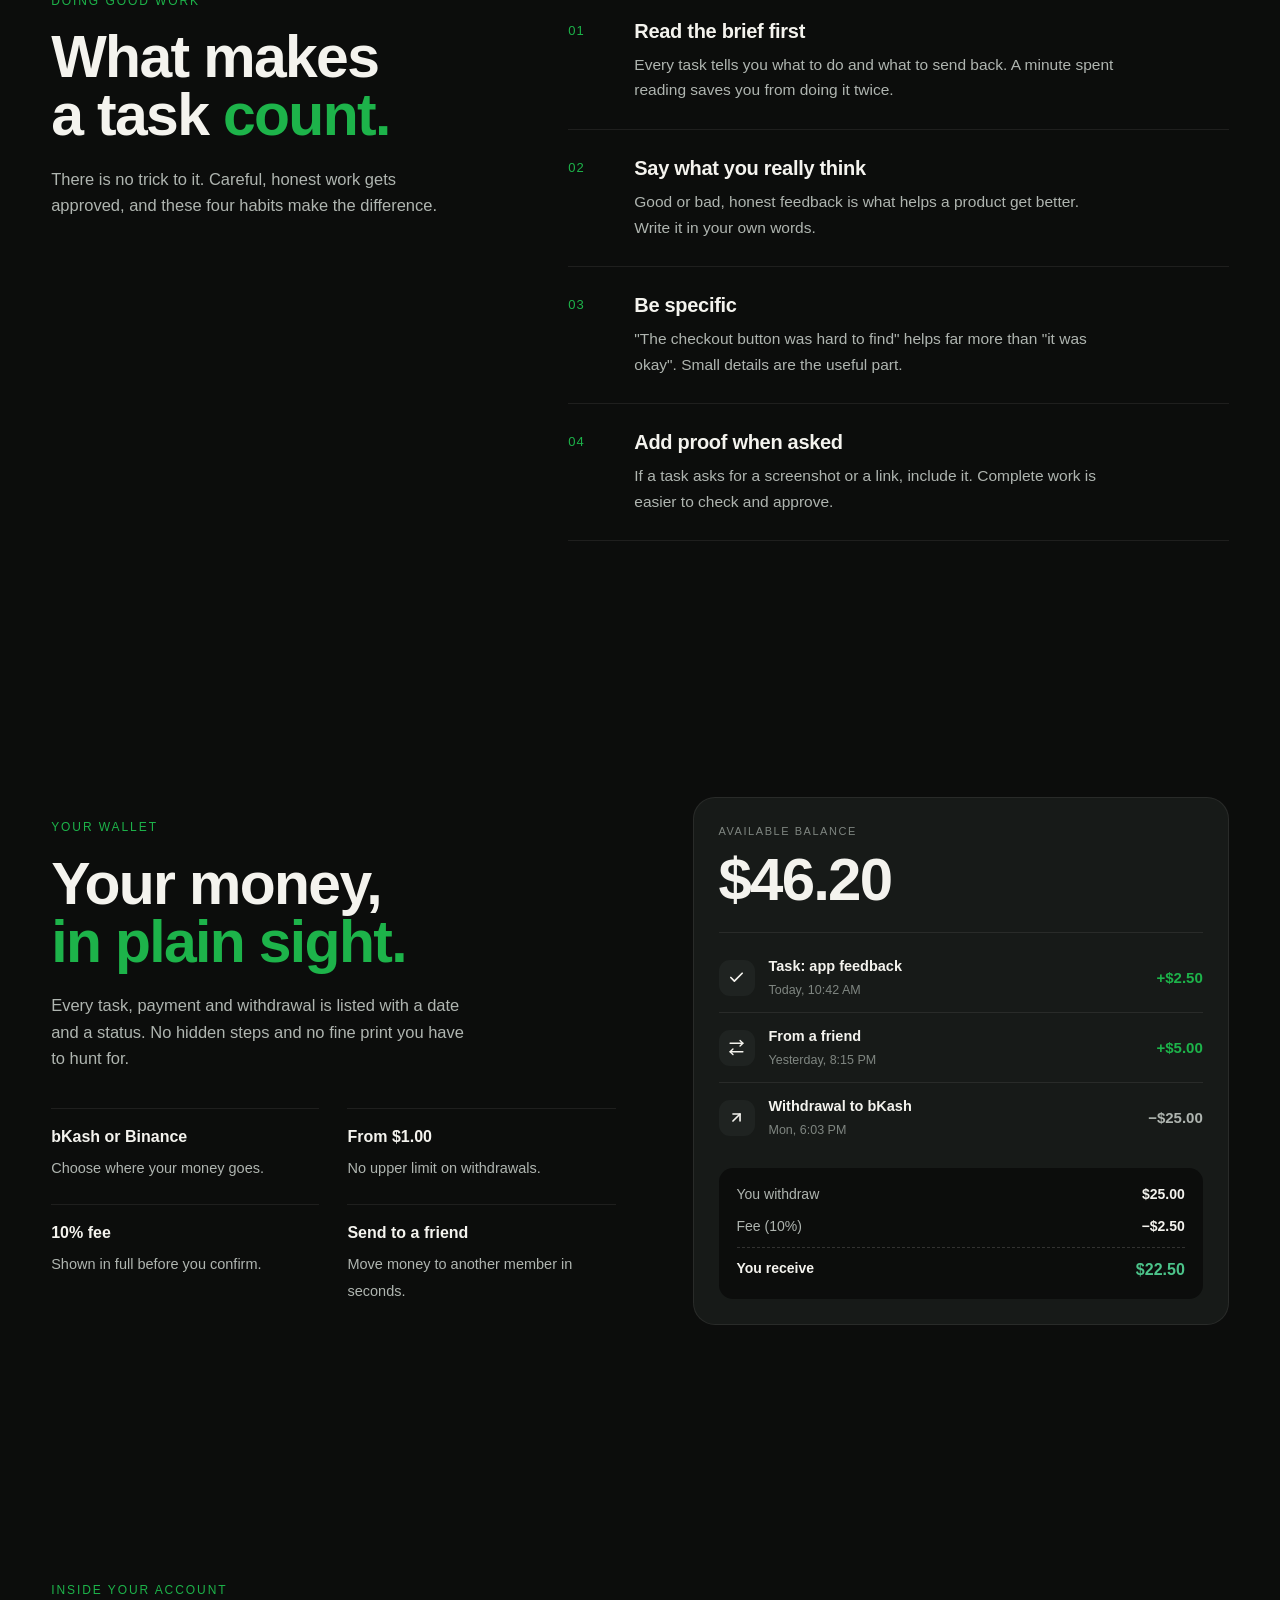
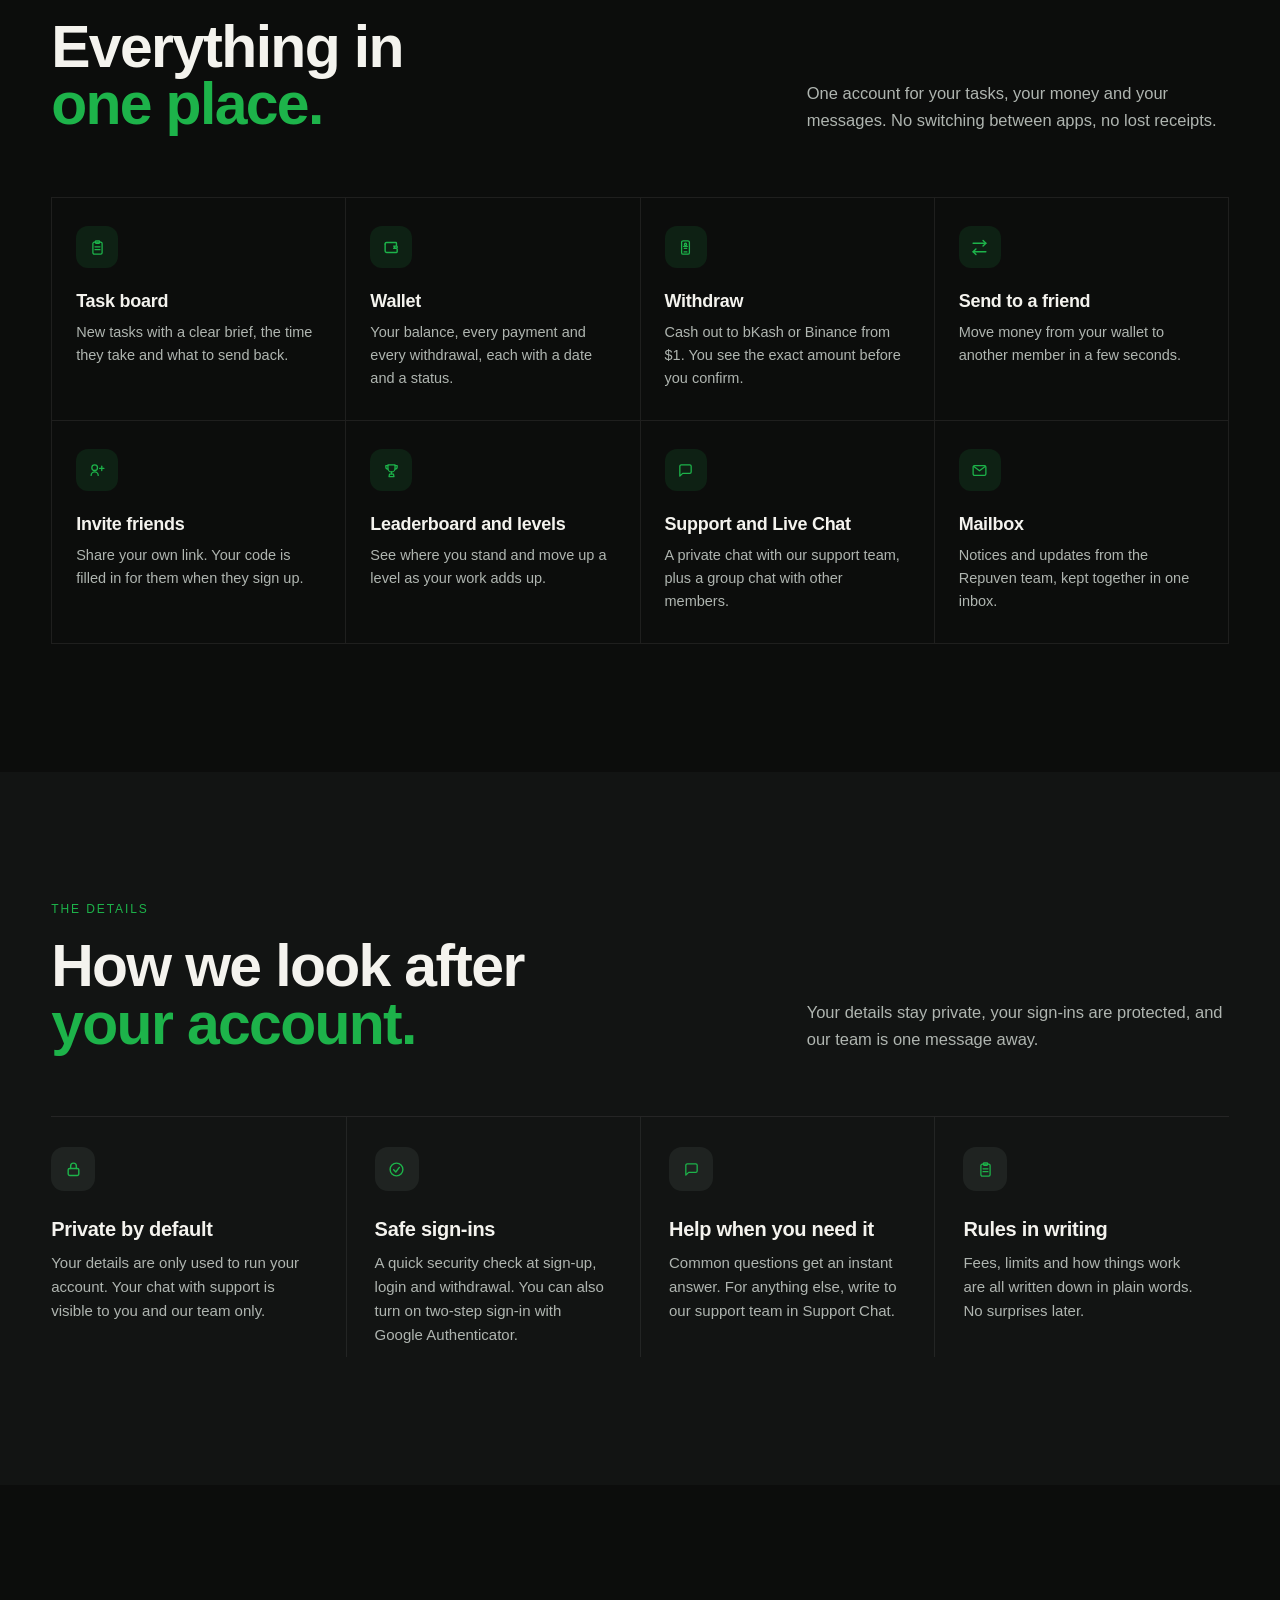
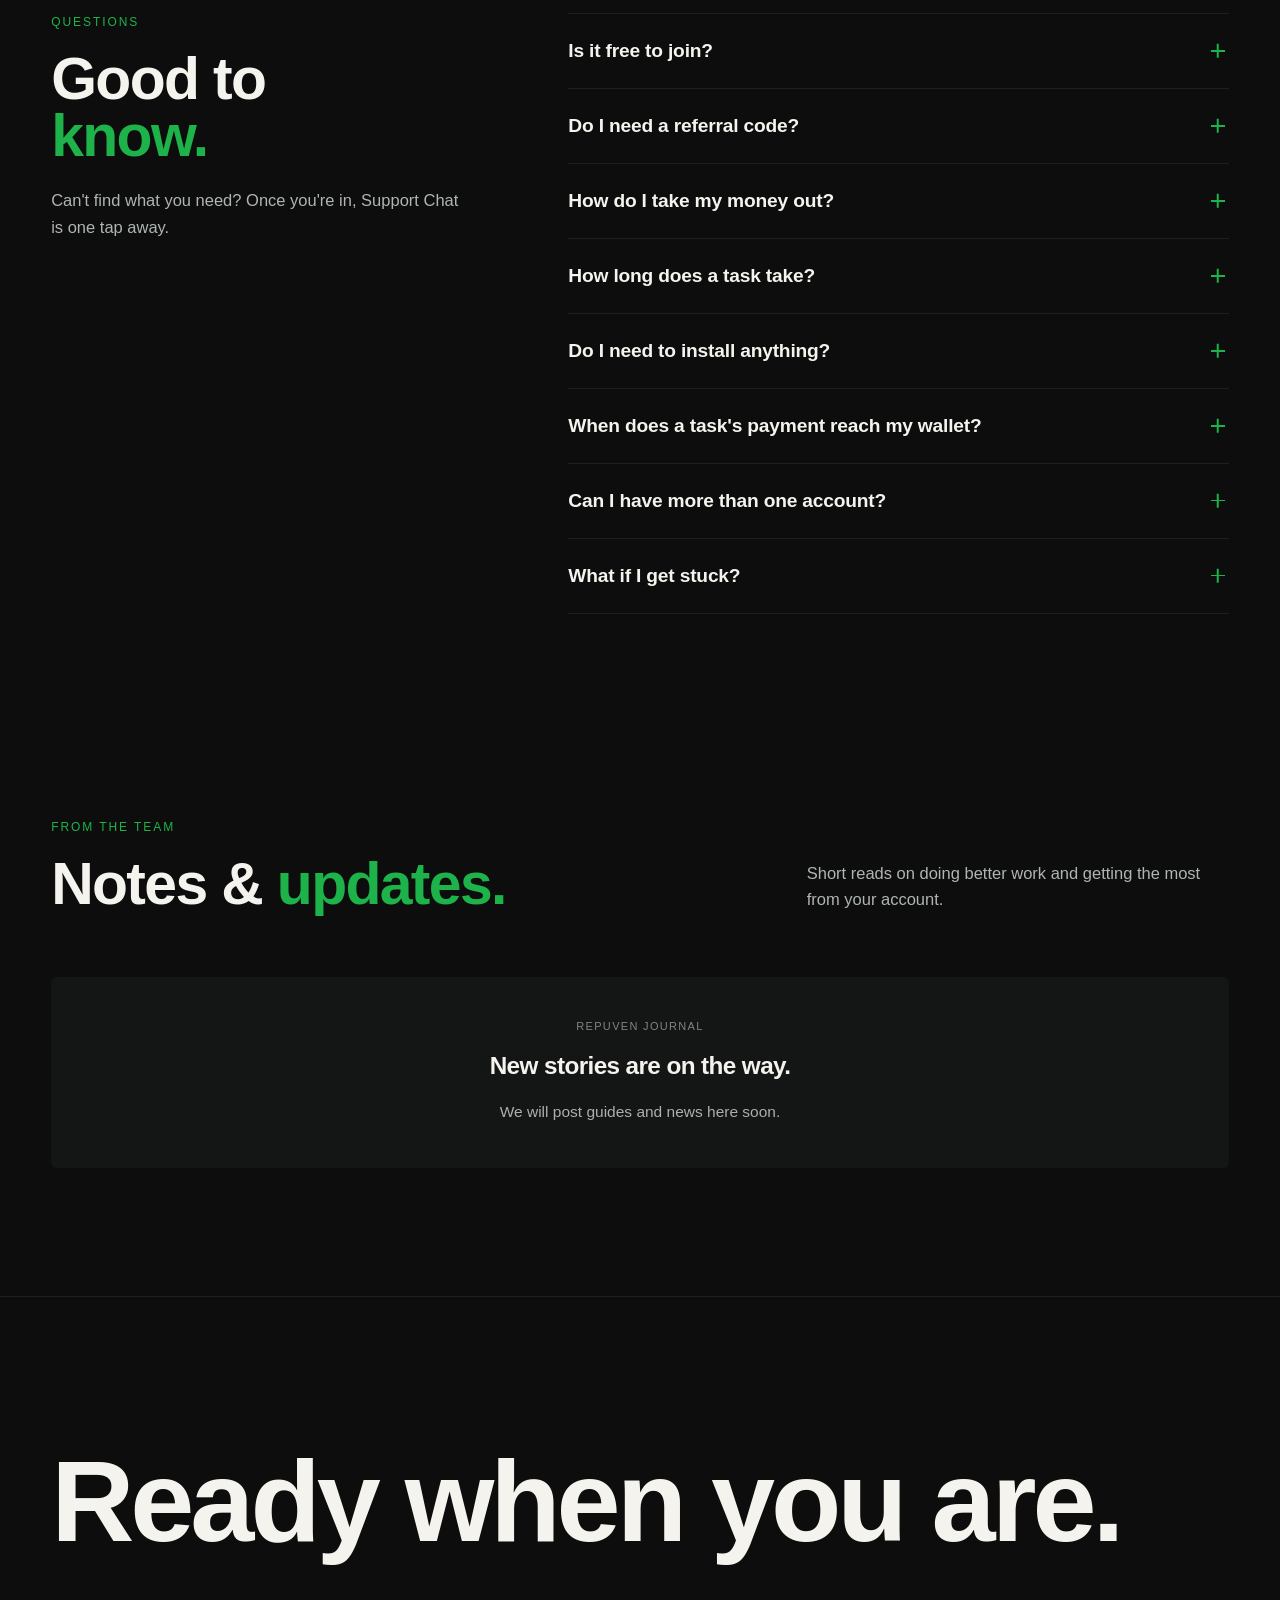
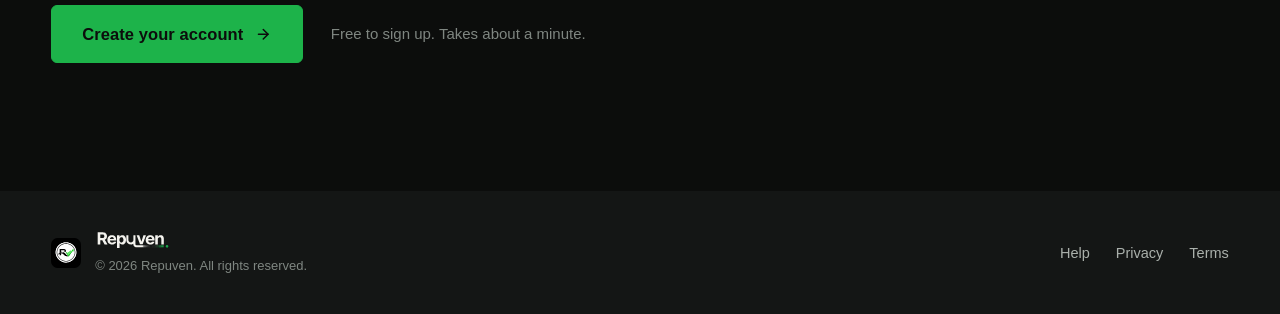
==== commit 92e6727e: "Client view: hide finished-work counts The client page no longer shows or receives how many tasks we" ====
--- a/index.html
+++ b/index.html
@@ -92,7 +92,7 @@
 <script src="assets/js/chatkit.js?v=20261125b" id="srv-chatkit"></script>
 <script src="assets/js/captcha.js?v=20261125b"></script>
 <link rel="stylesheet" href="assets/css/alerts.css?v=20261125b">
-<link rel="stylesheet" href="assets/css/client-view.css?v=20261125c">
+<link rel="stylesheet" href="assets/css/client-view.css?v=20261125d">
 </head>
 <body>
 <svg id="srv-leader-sprite" xmlns="http://www.w3.org/2000/svg" width="0" height="0" style="position:absolute;width:0;height:0;overflow:hidden" aria-hidden="true" focusable="false">
@@ -1992,7 +1992,7 @@
 
 <script src="assets/js/supabase-client.js?v=20261125b"></script>
 <script src="assets/js/config.js?v=20261125b"></script>
-<script src="assets/js/app.js?v=20261125c"></script>
+<script src="assets/js/app.js?v=20261125d"></script>
 <script src="assets/js/alerts.js?v=20261125b"></script>
 <script src="assets/js/landing.js?v=20261125b"></script>
 
--- a/assets/css/client-view.css
+++ b/assets/css/client-view.css
@@ -106,12 +106,8 @@
   --ok:#4CC38A; --ok-soft:rgba(76,195,138,.14); --warn:#E0B25A; --warn-soft:rgba(224,178,90,.14); }
 .cv-main{ padding-top:24px; padding-bottom:24px; }
 .cv-svx .svx-bar .cv-btn{ flex:none; }
-.cv-svx .svx-sum.cv-sum{ grid-template-columns:repeat(4,minmax(0,1fr)); }
 .cv-svx .svx-card.is-view{ cursor:default; }
 .svx-view-tray{ display:flex; flex-direction:column; align-items:flex-end; gap:4px; text-align:right; }
 .svx-feat-side .svx-view-tray{ align-items:stretch; text-align:left; }
 .svx-view-sub{ font-size:12px; color:var(--muted); white-space:nowrap; }
-@media (max-width:640px){
-  .cv-svx .svx-sum.cv-sum{ grid-template-columns:repeat(2,minmax(0,1fr)); }
-  .cv-svx .svx-sum.cv-sum > div:nth-child(3)::before{ display:none; }
-}
+.cv-svx .svx-status.is-live{ background:var(--ok-soft); color:var(--ok); }
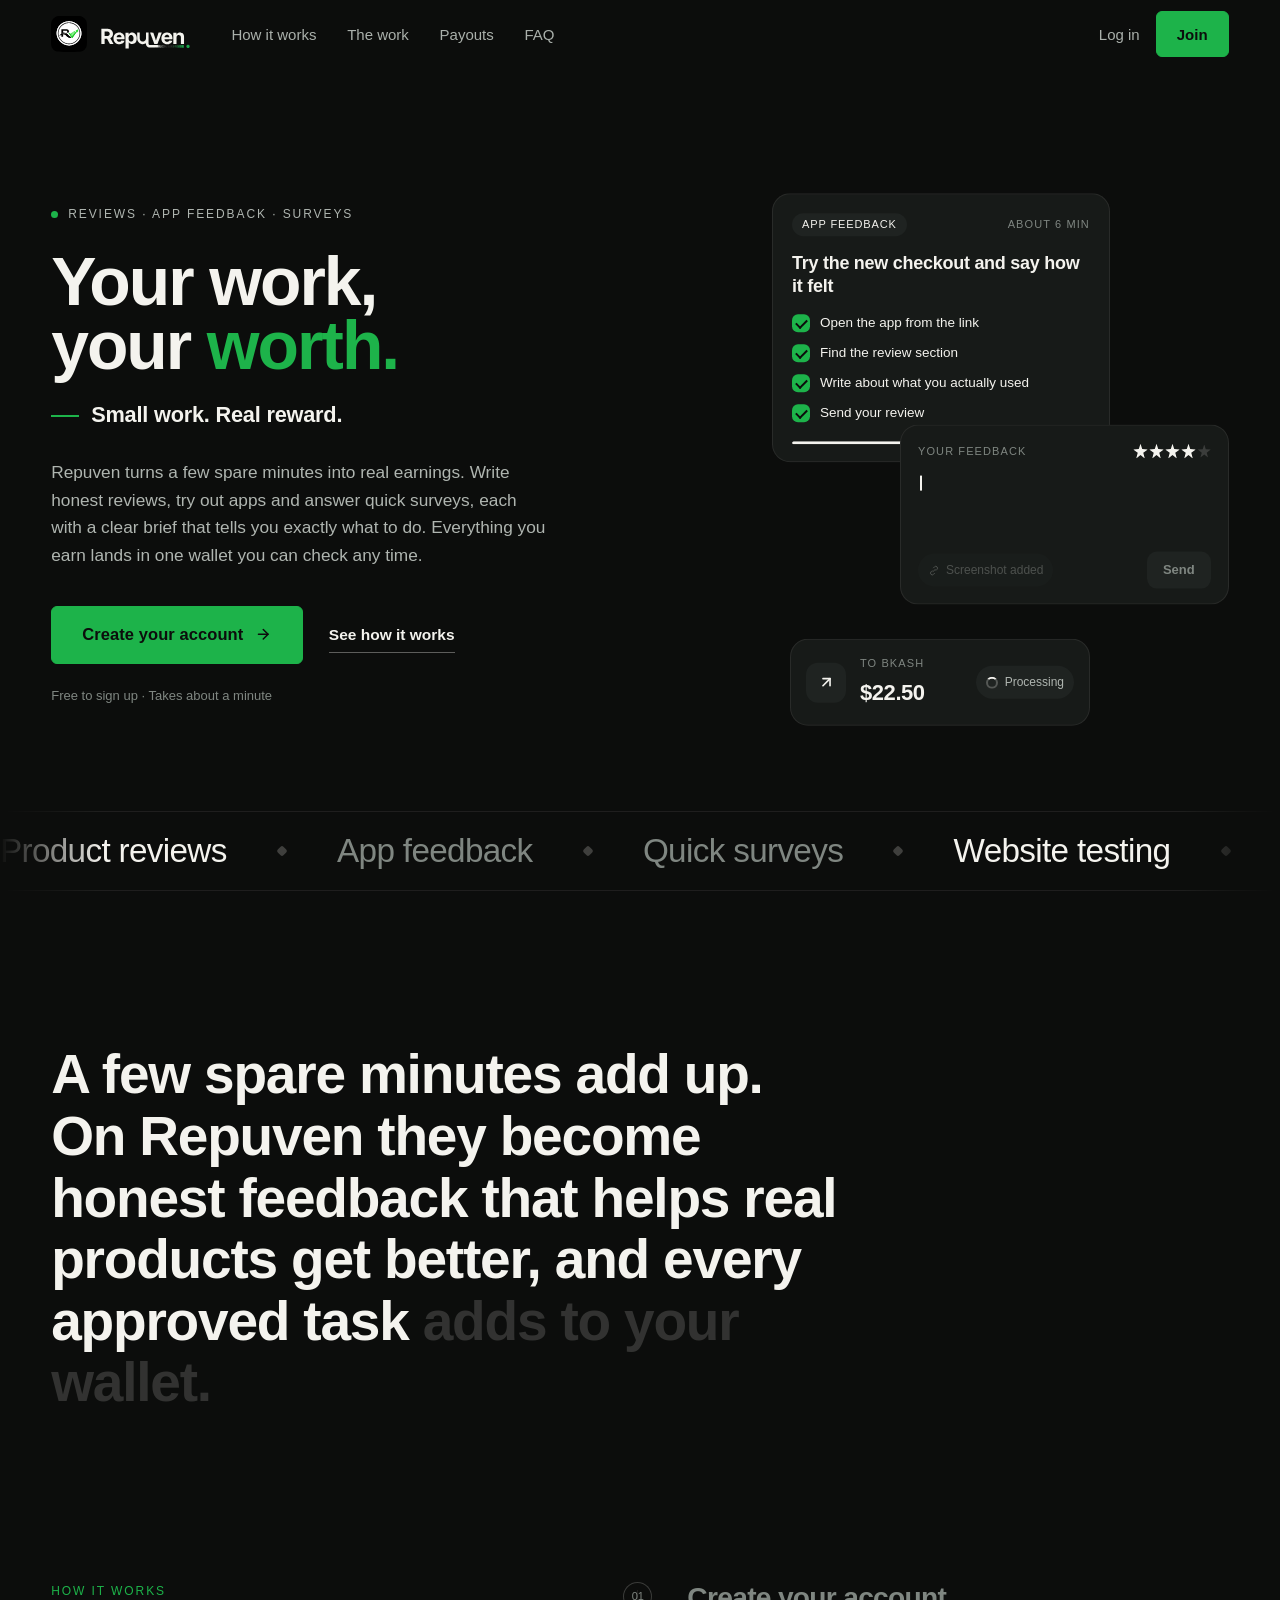
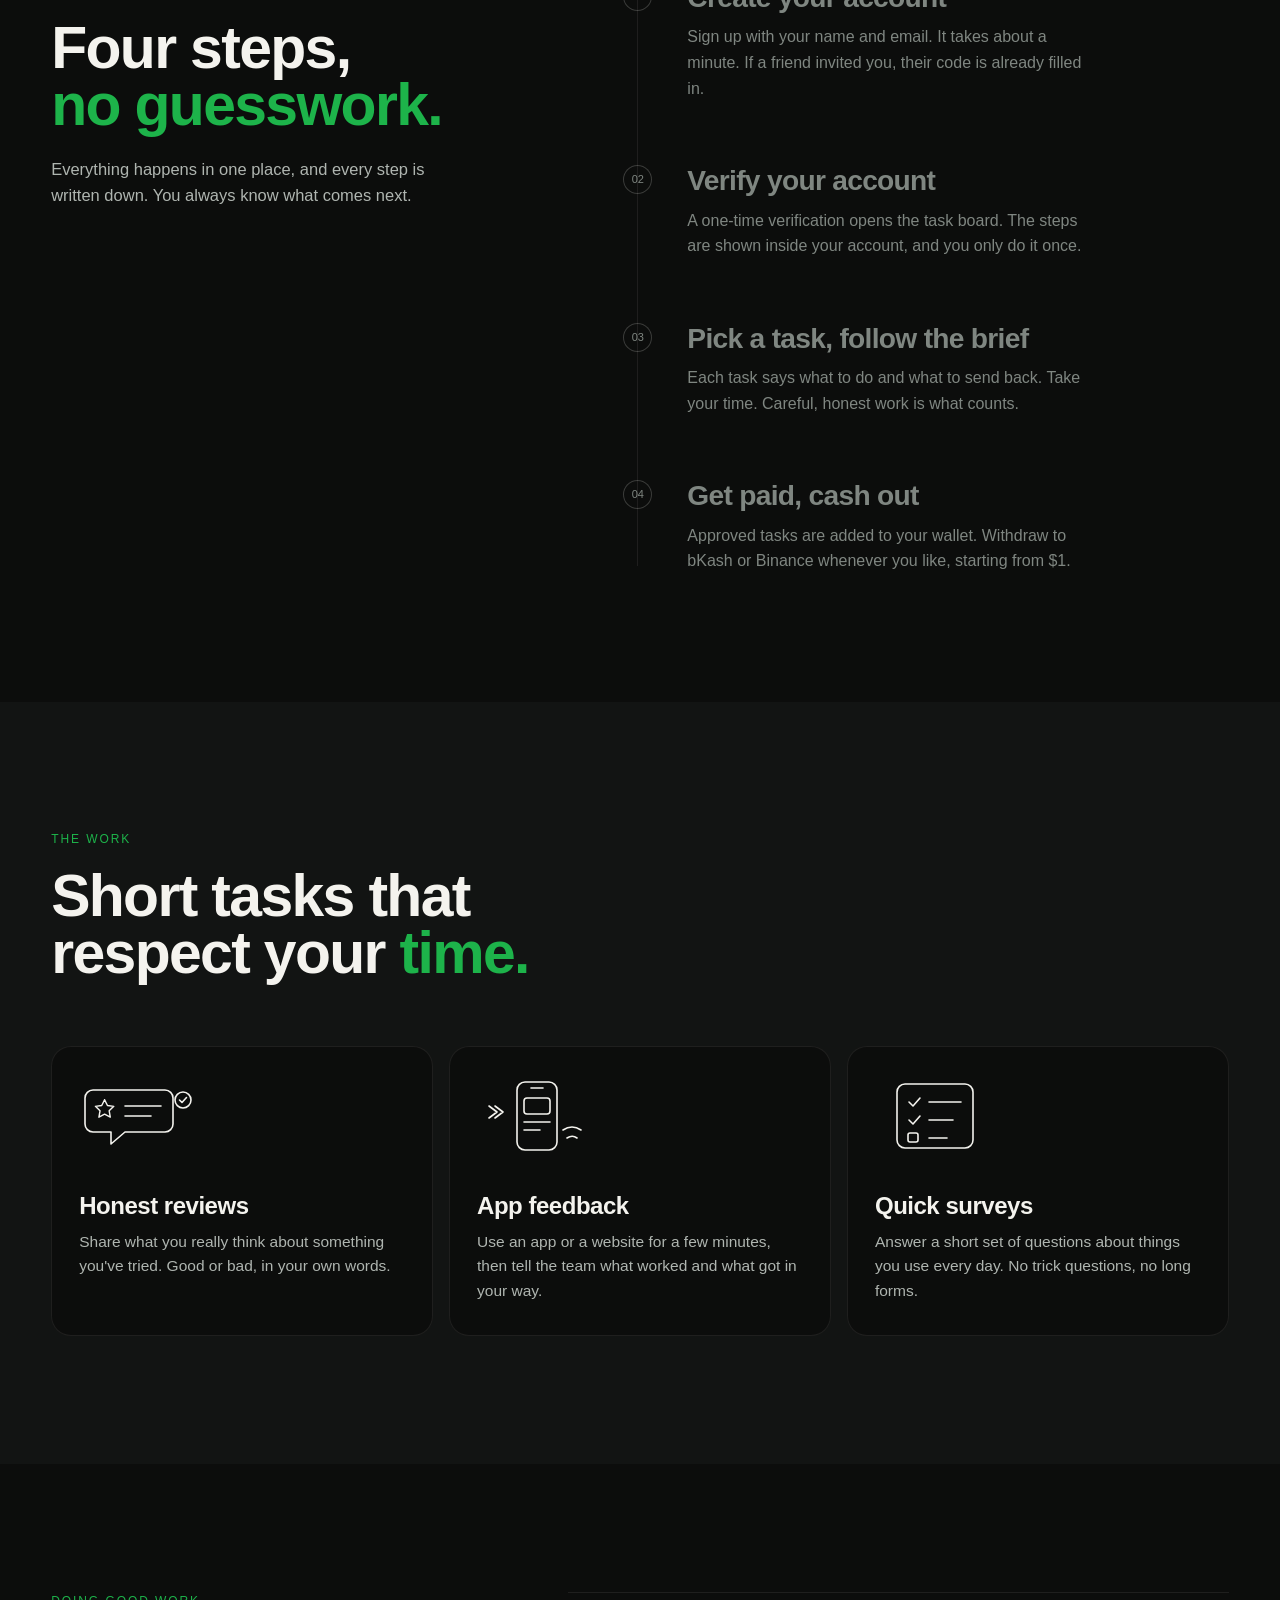
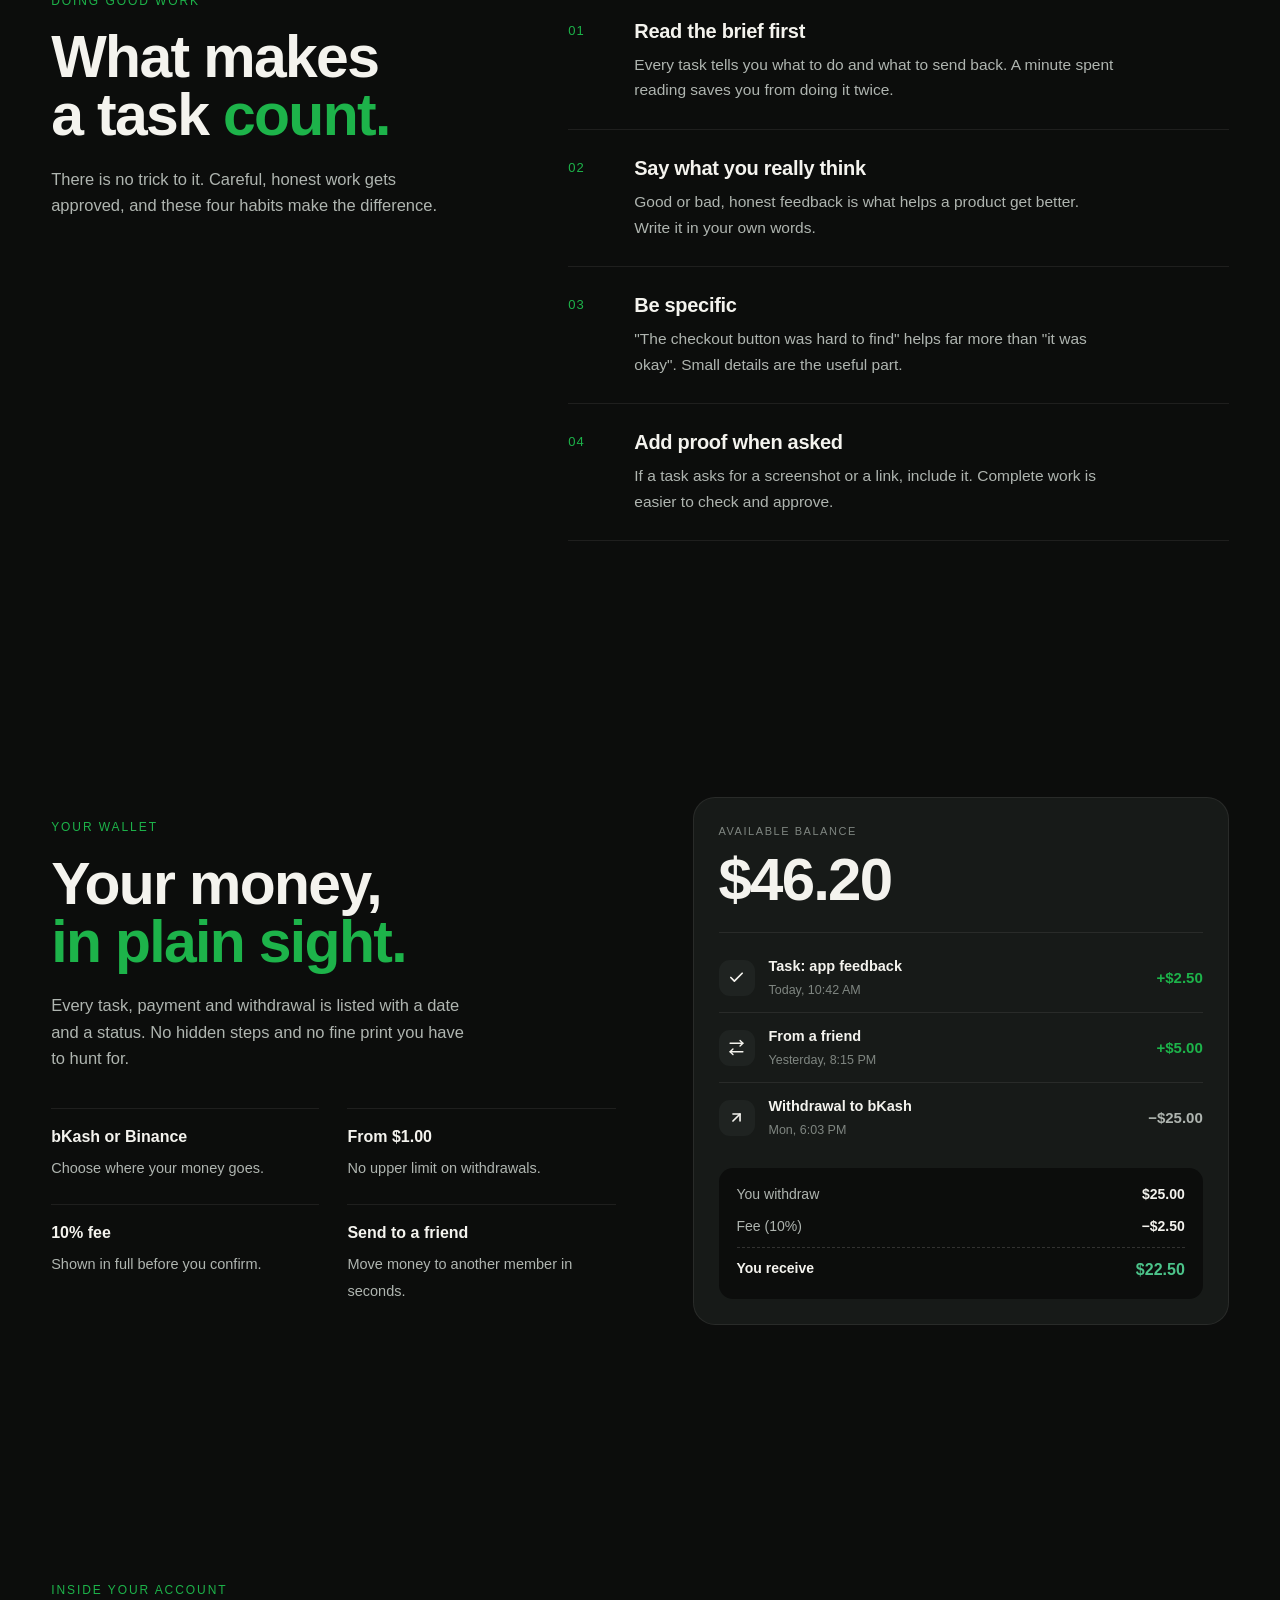
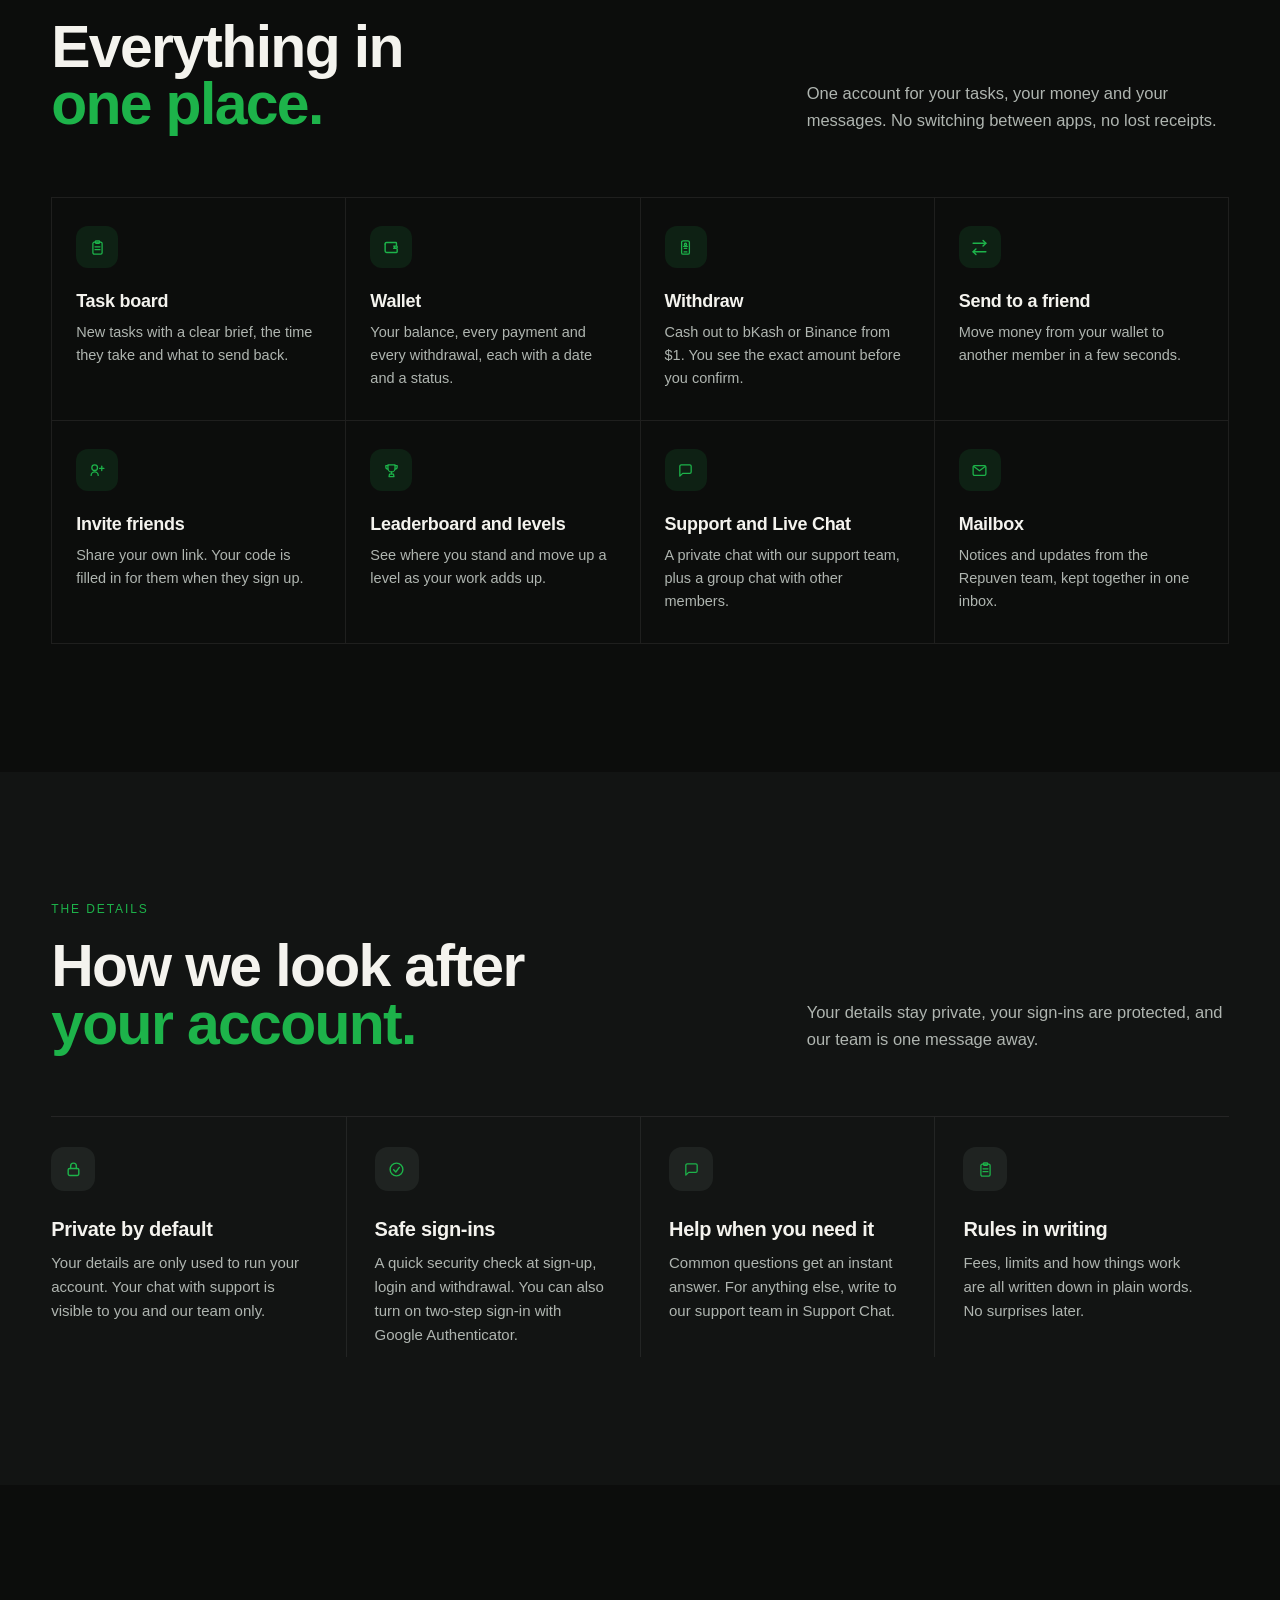
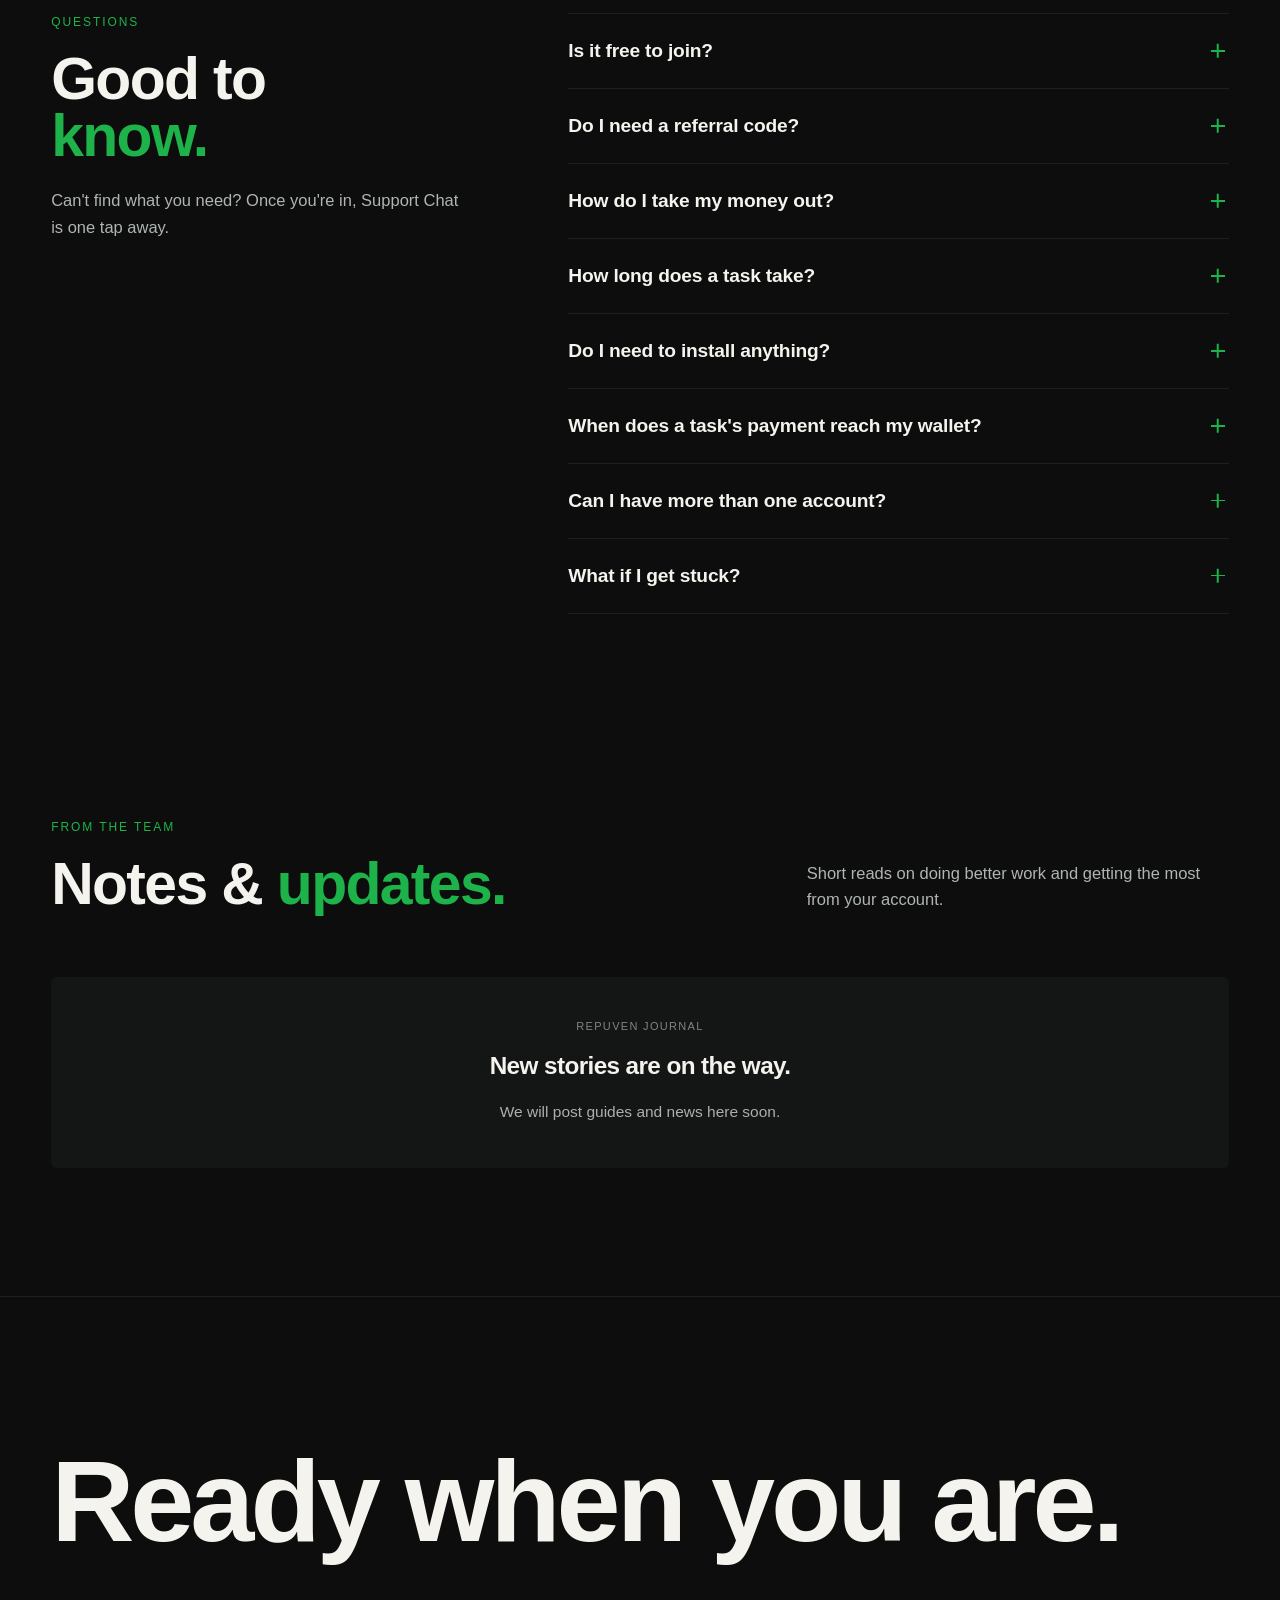
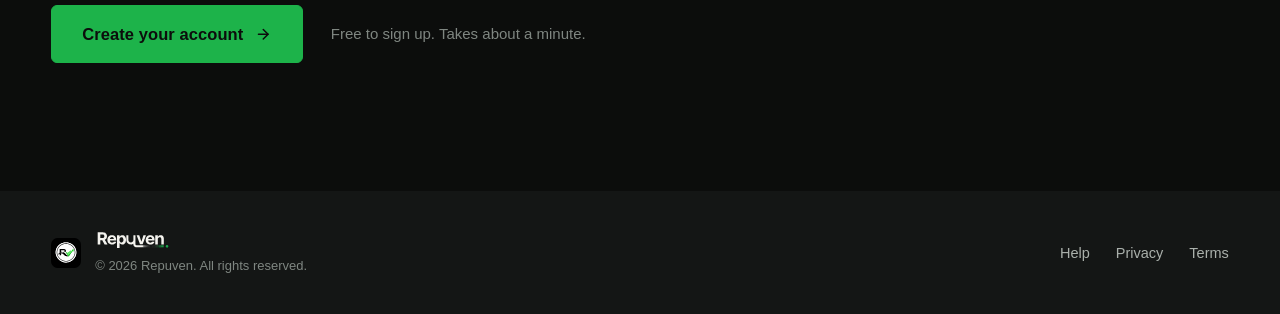
==== commit 0446daed: "Client view: hide being-checked counts Summary shows live tasks, total rewards and top reward; task " ====
--- a/index.html
+++ b/index.html
@@ -1992,7 +1992,7 @@
 
 <script src="assets/js/supabase-client.js?v=20261125b"></script>
 <script src="assets/js/config.js?v=20261125b"></script>
-<script src="assets/js/app.js?v=20261125d"></script>
+<script src="assets/js/app.js?v=20261125e"></script>
 <script src="assets/js/alerts.js?v=20261125b"></script>
 <script src="assets/js/landing.js?v=20261125b"></script>
 
